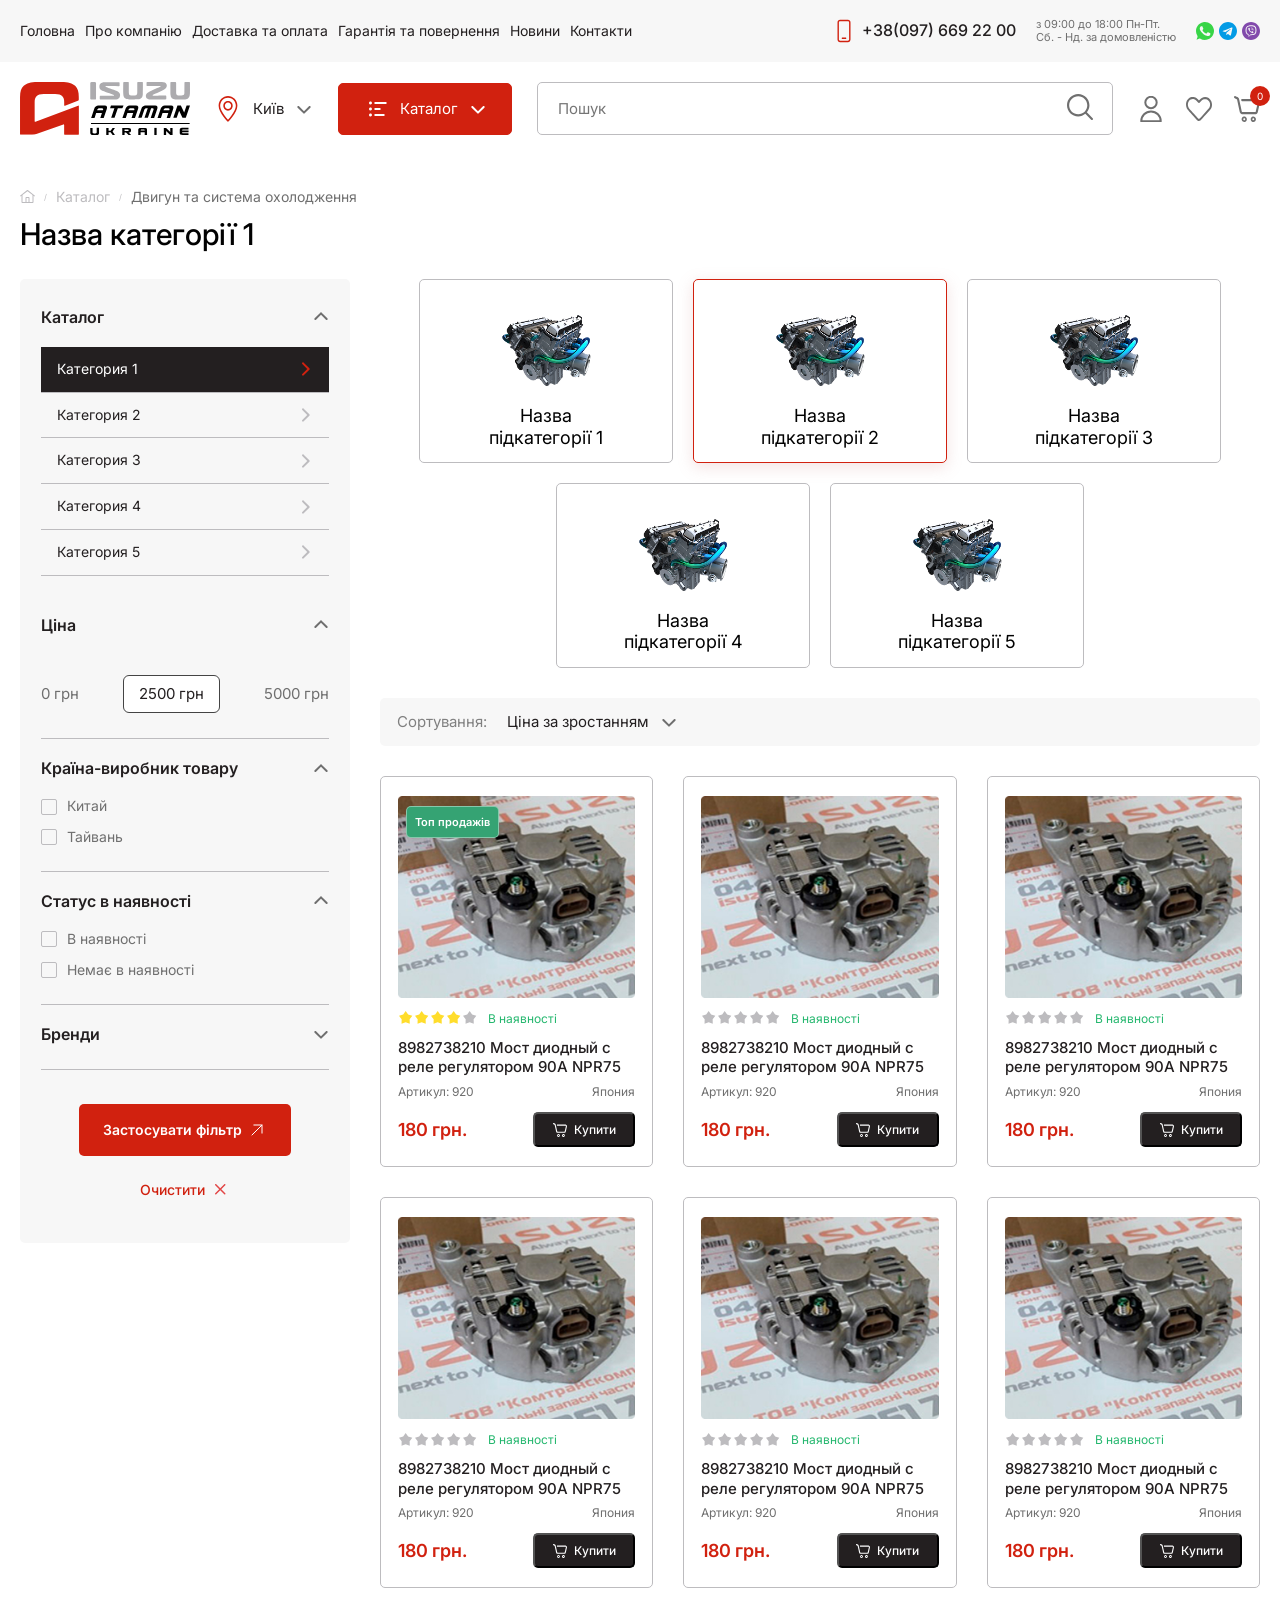
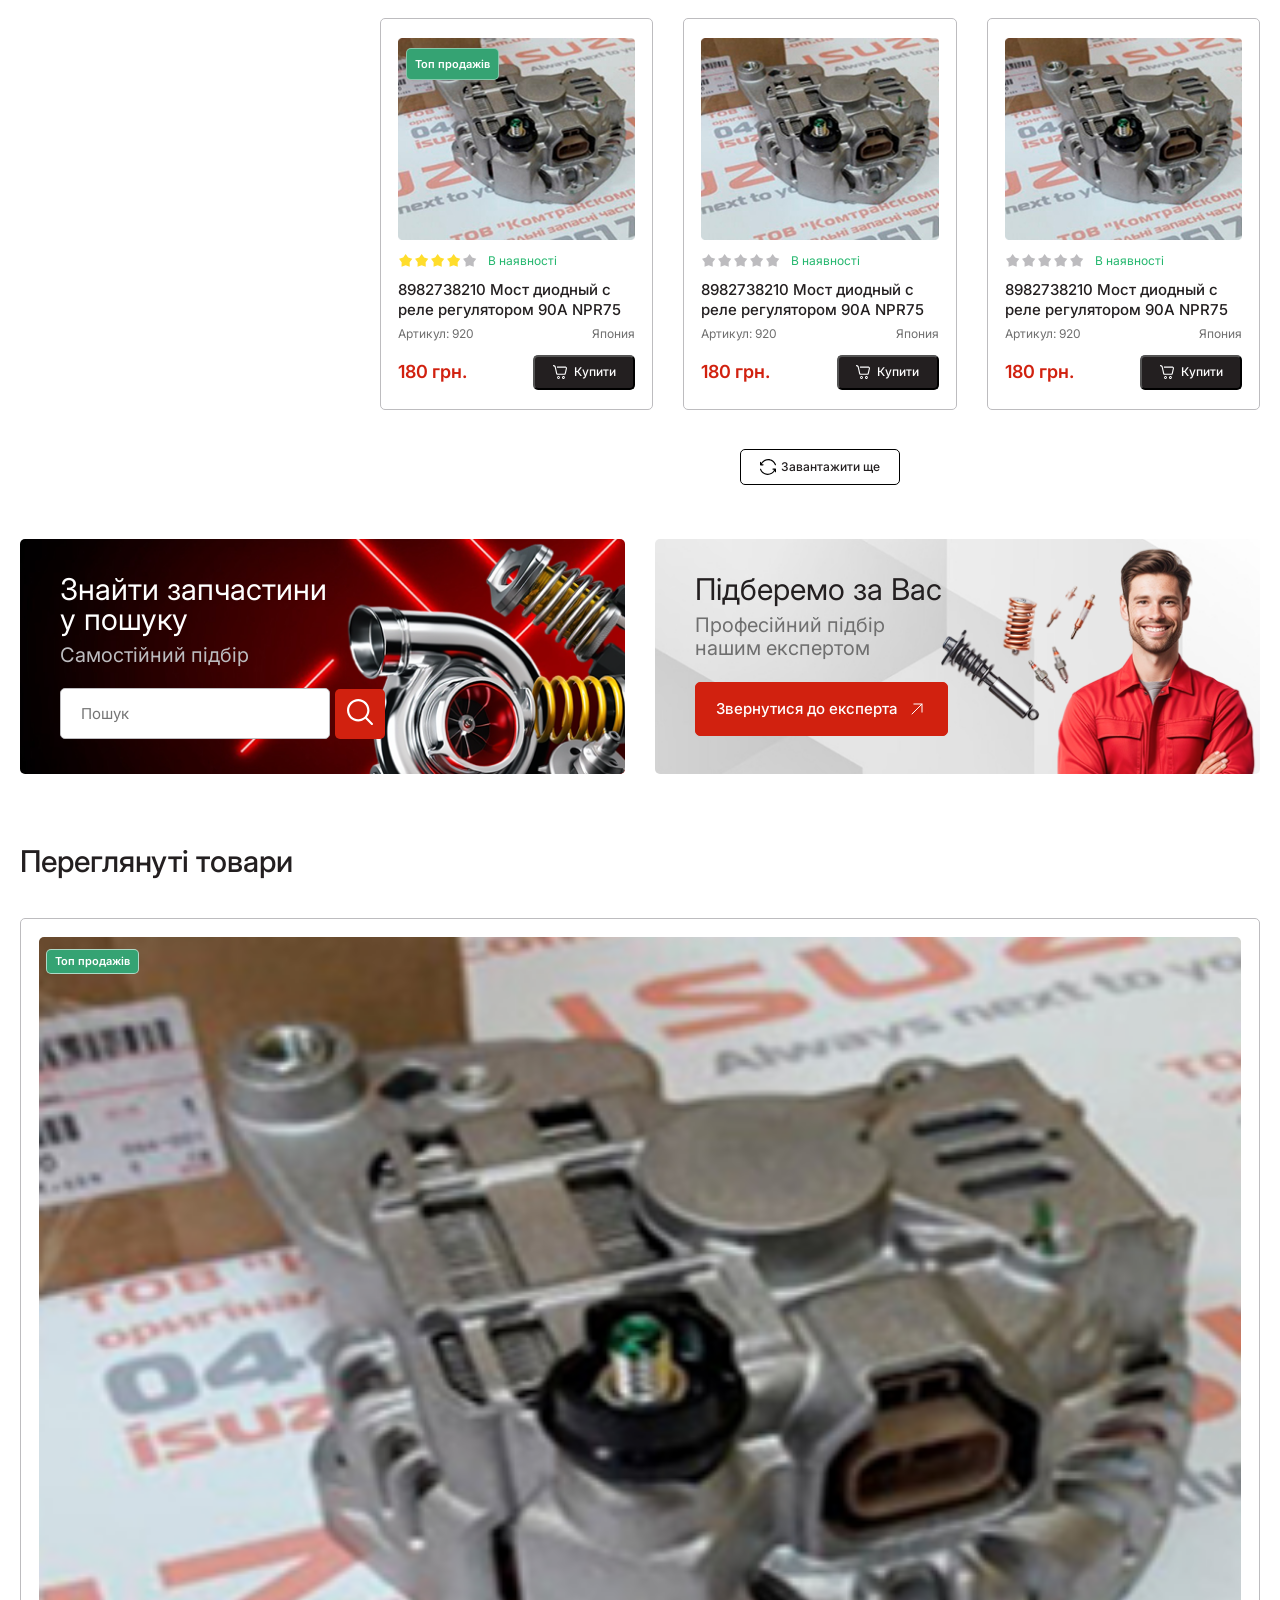
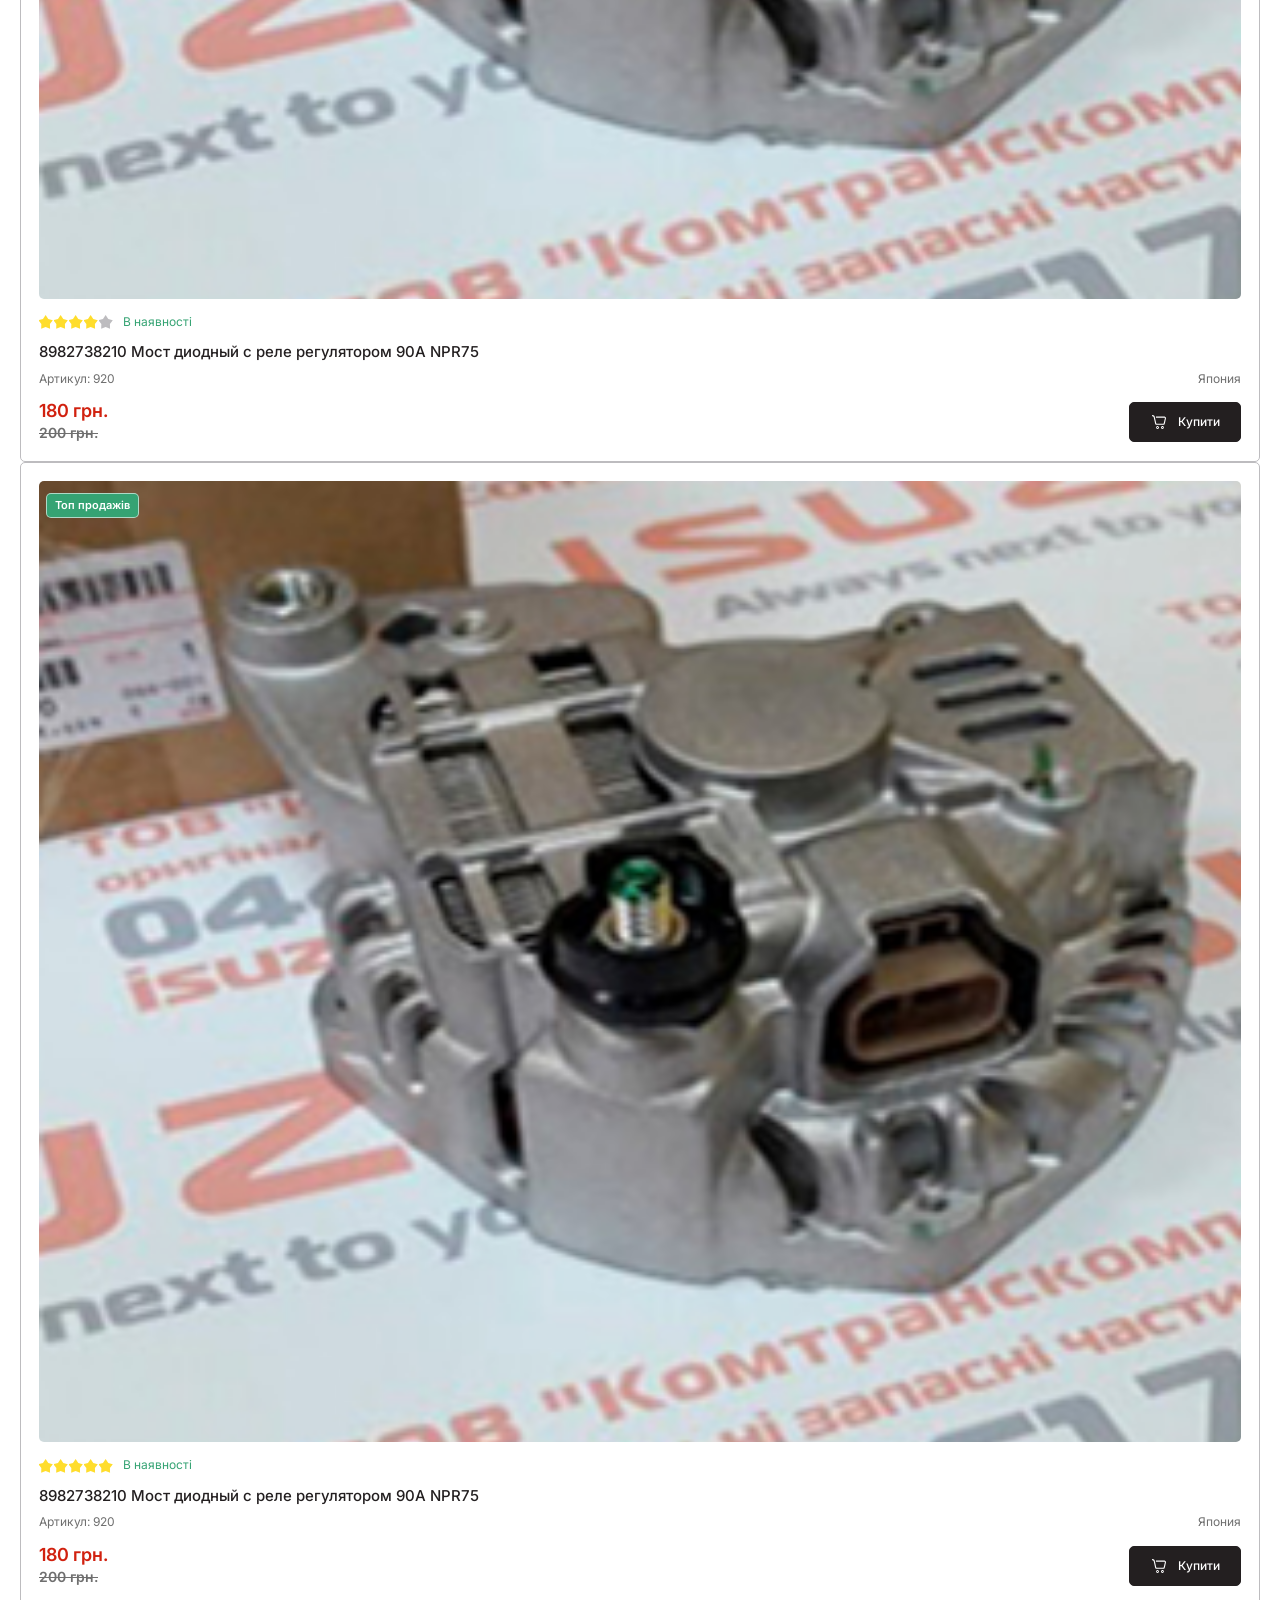
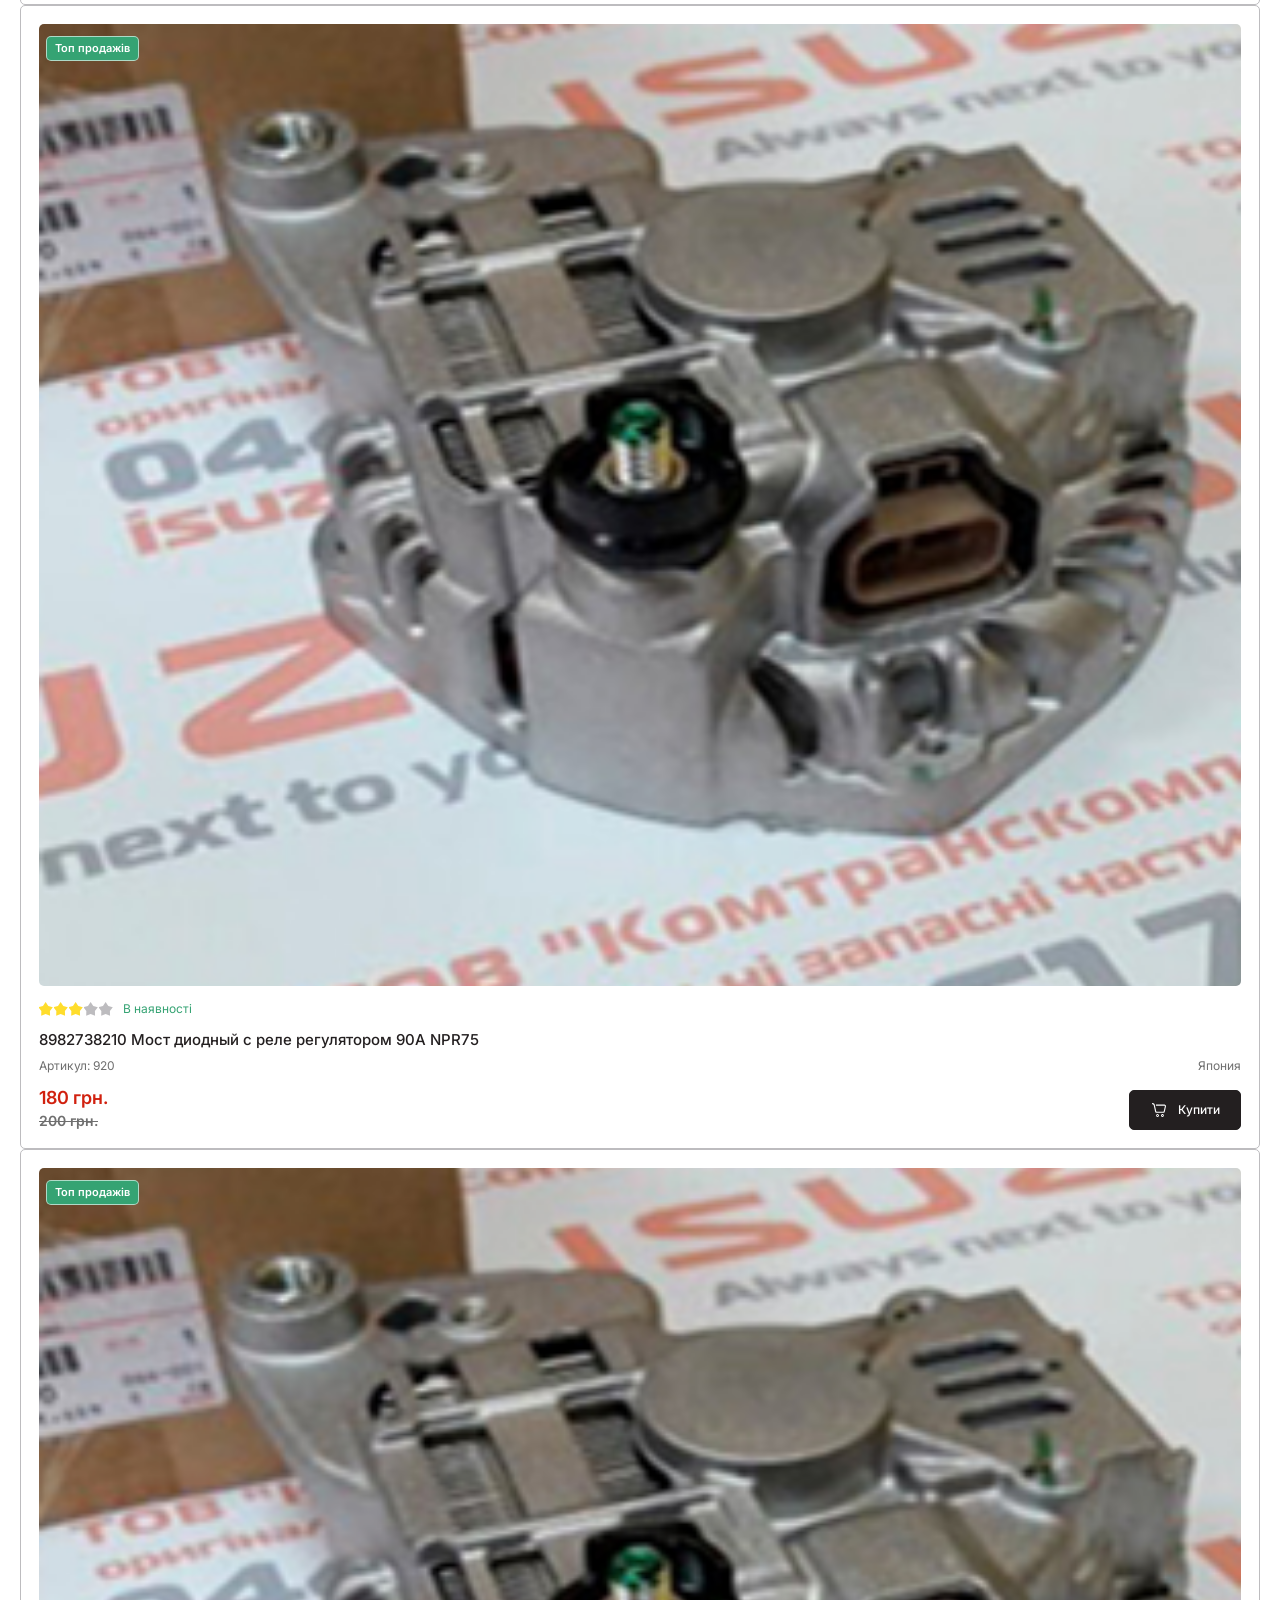
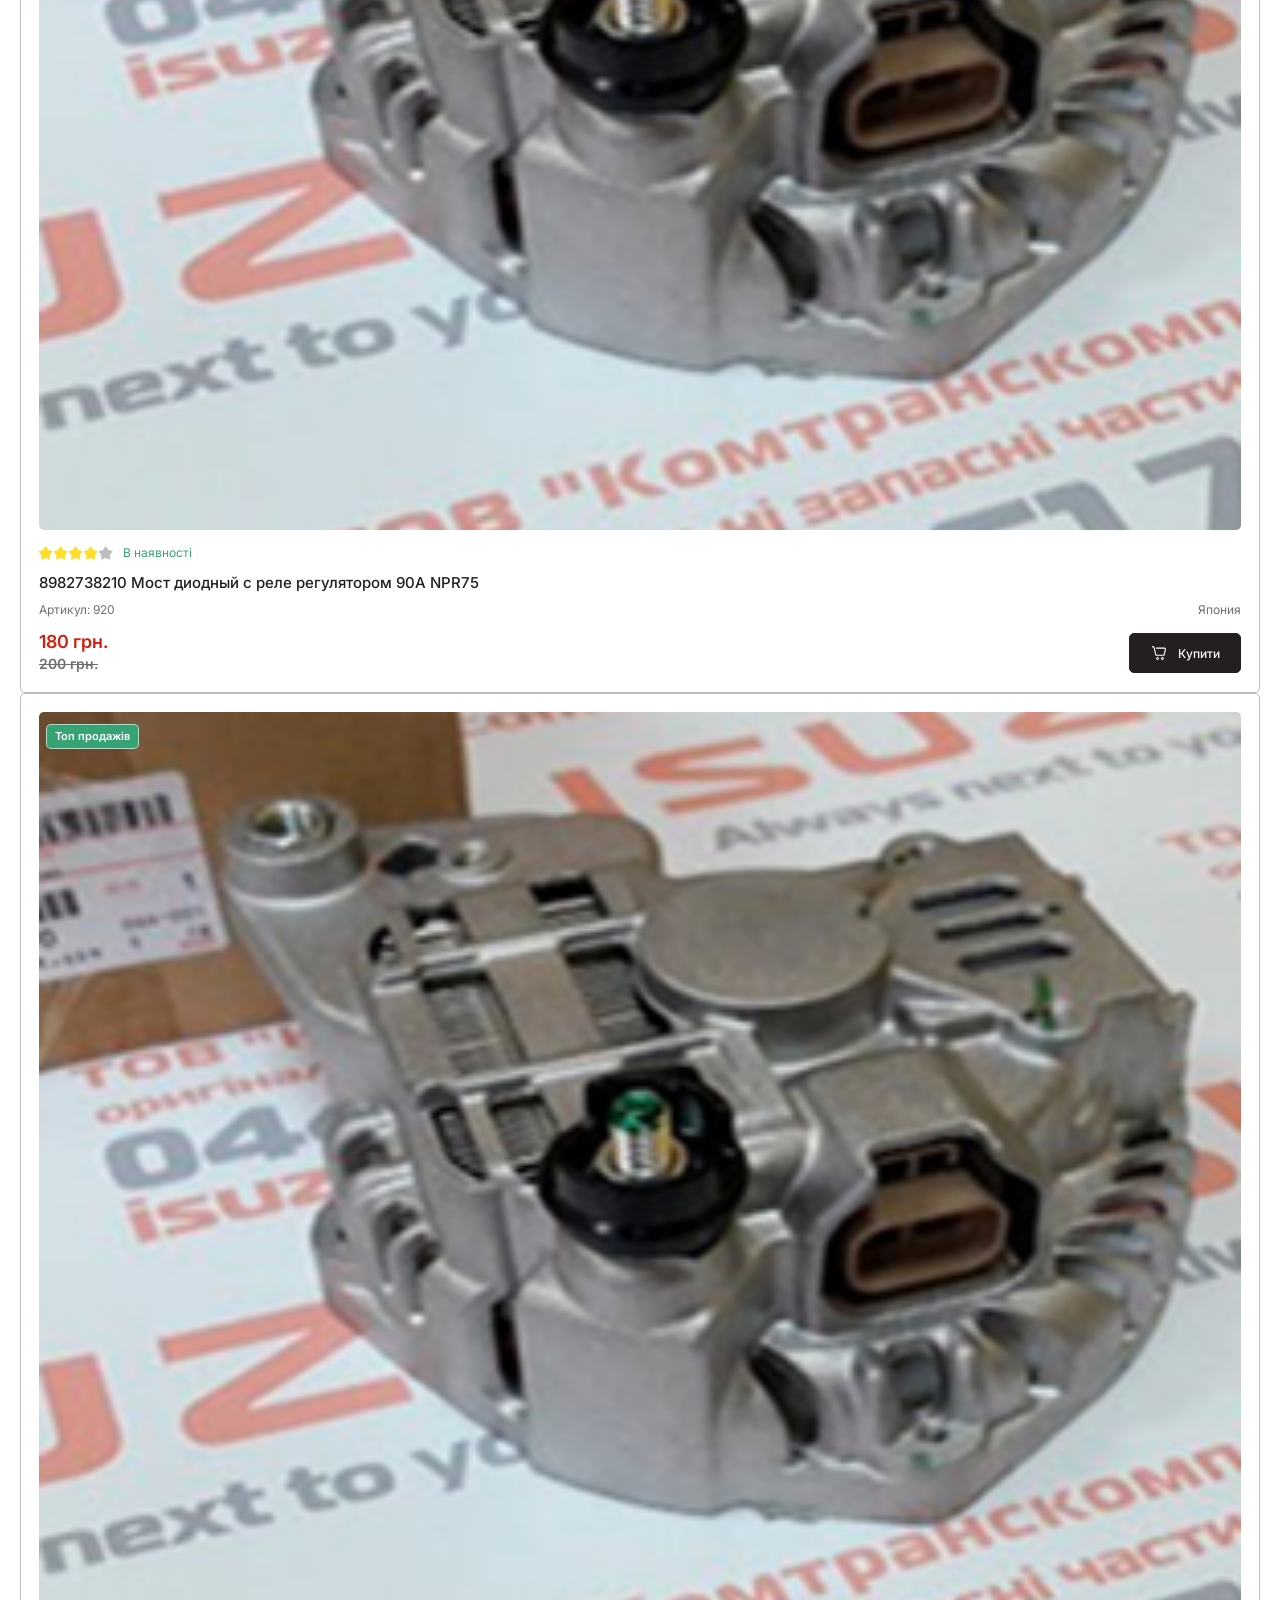
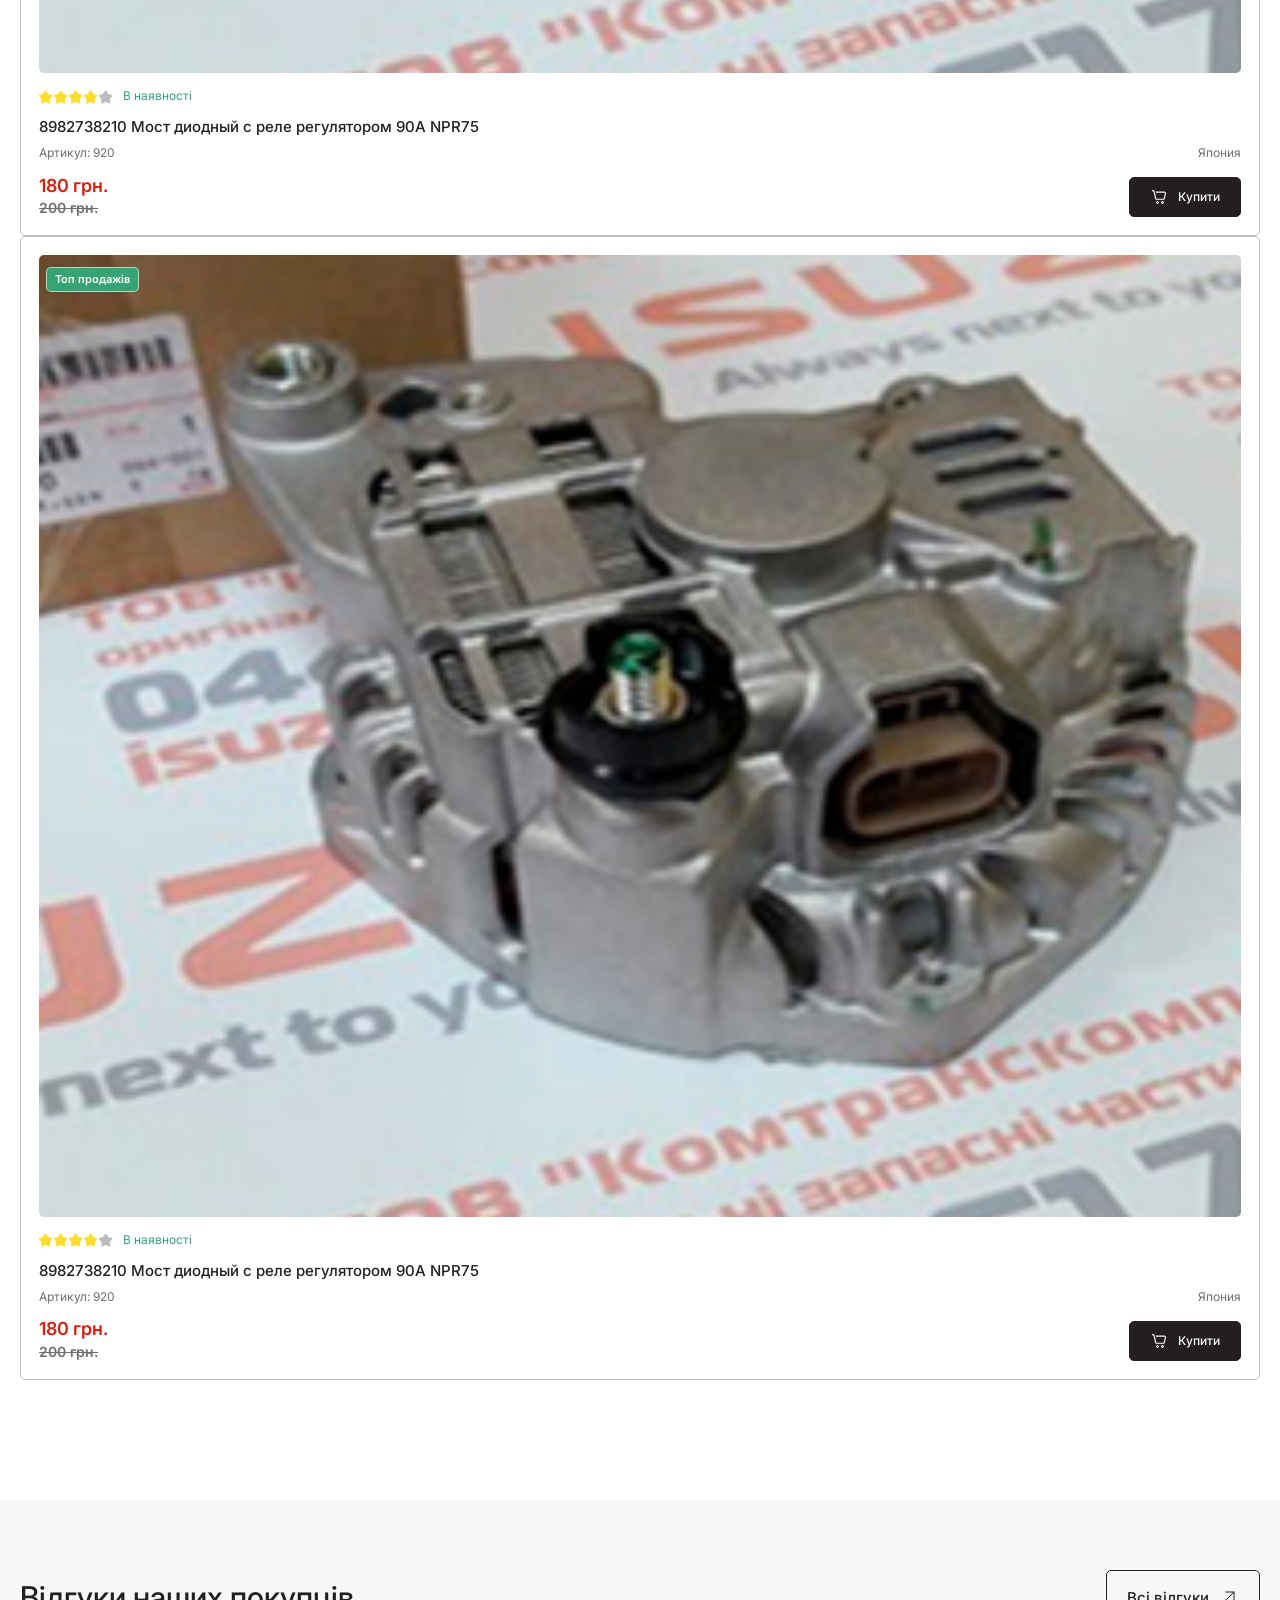
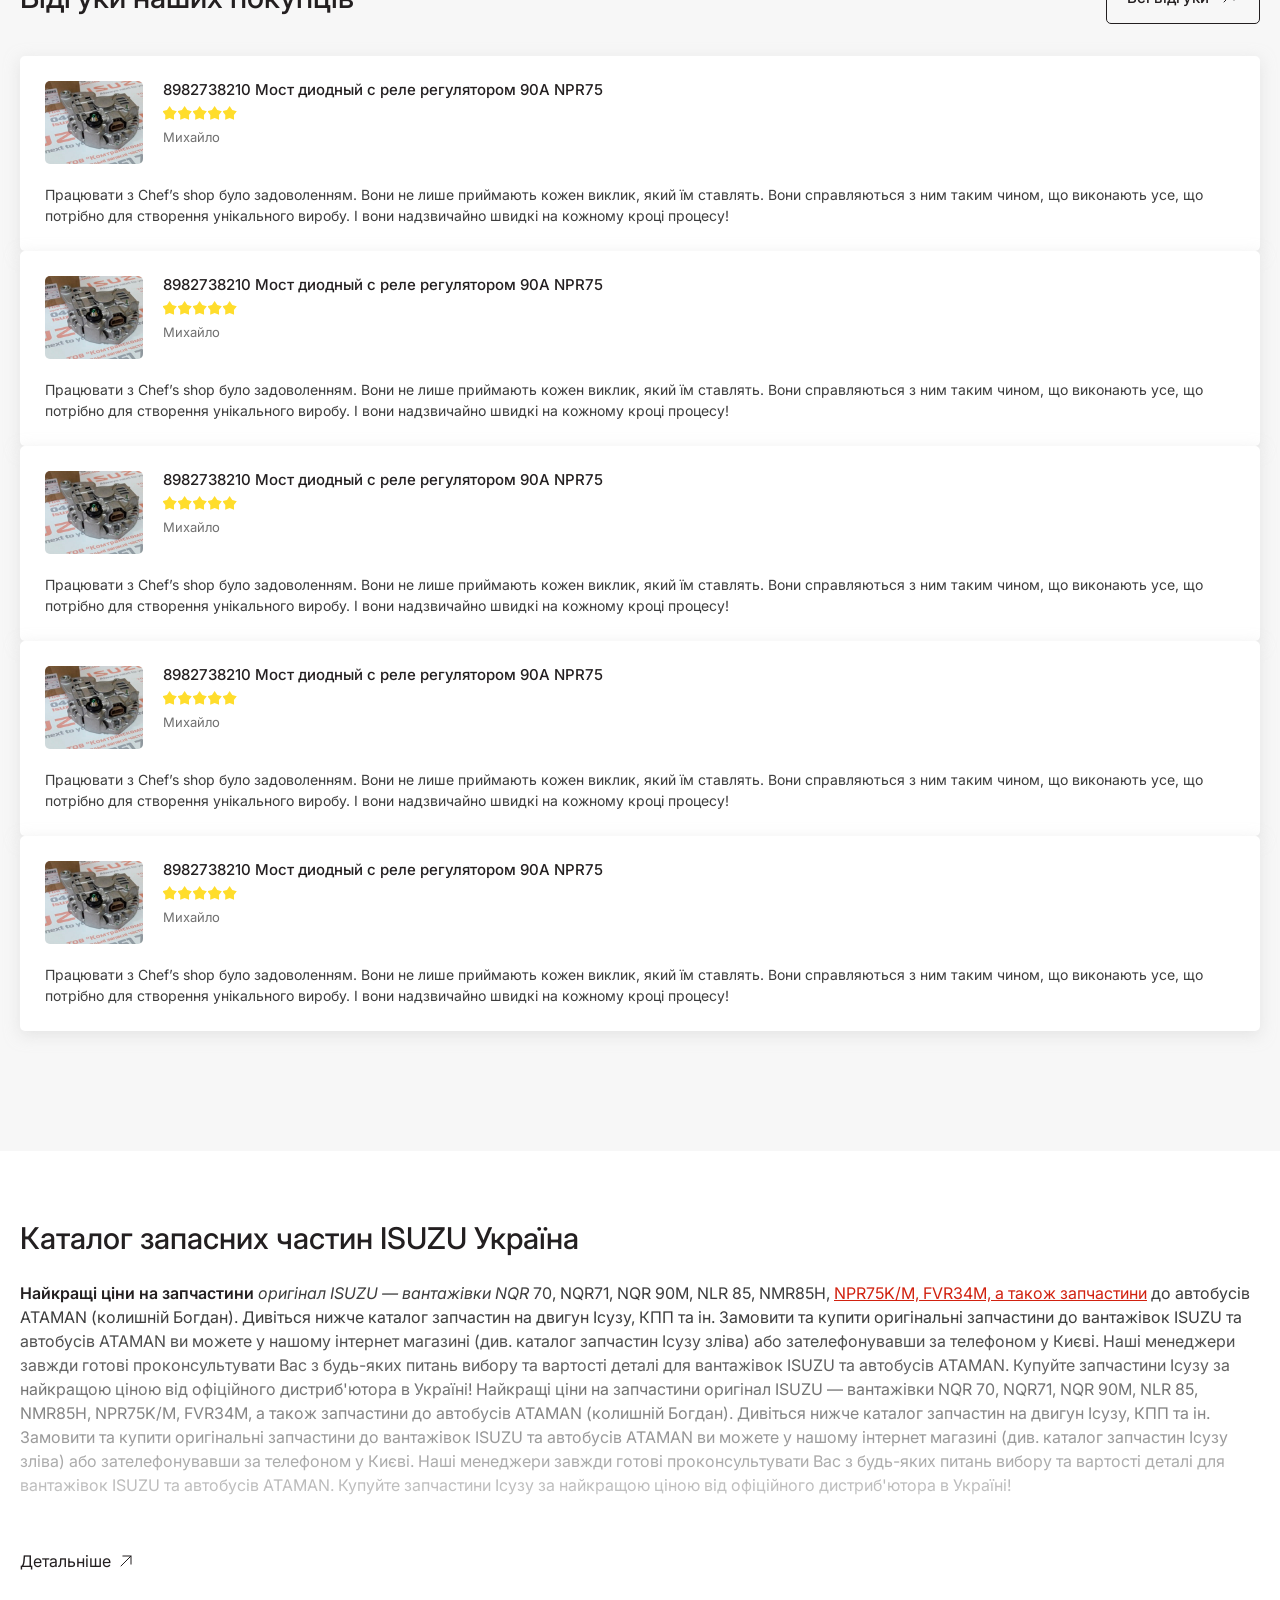
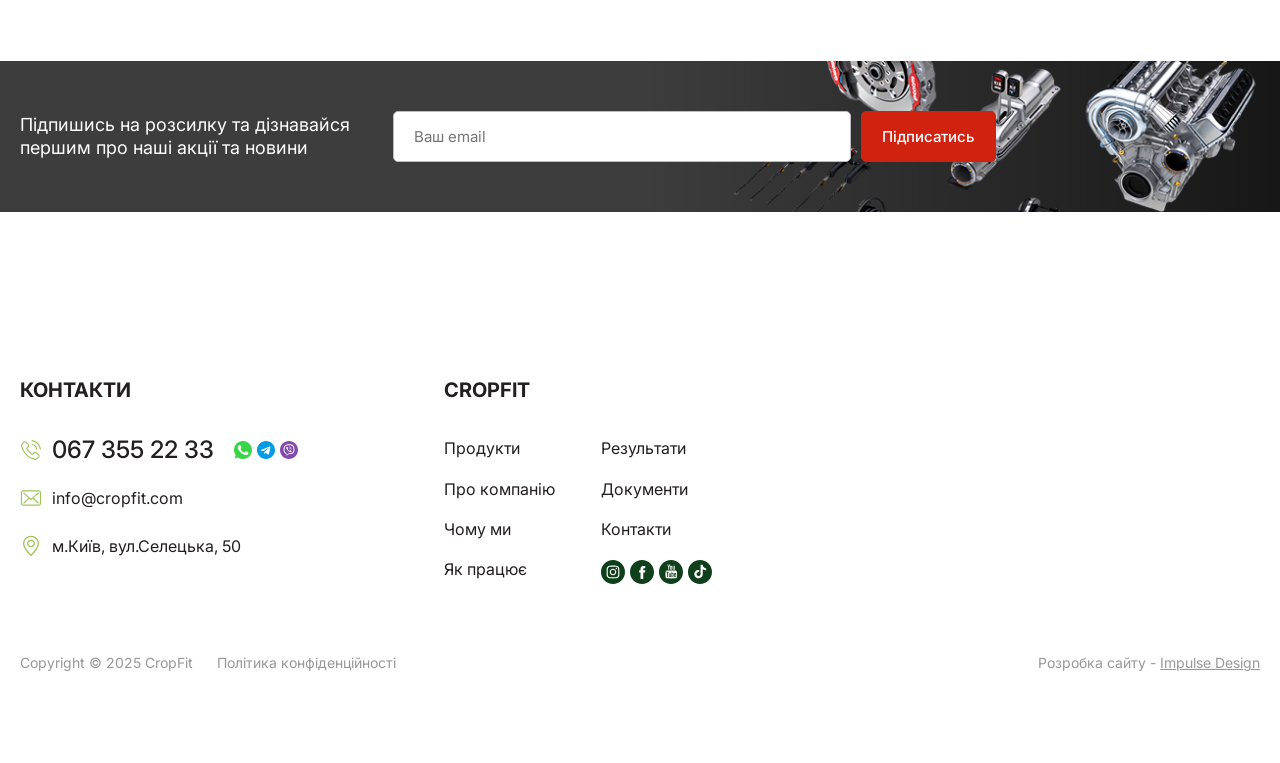
==== catalog.html @ 303a907d "commit" ====
<!DOCTYPE html>
<html lang="uk">

<head>
    <meta charset="UTF-8" />
    <meta name="viewport" content="width=device-width, initial-scale=1.0" />
    <link rel="shortcut icon" href="./assets/favicon.png" type="image/png" />
    <link rel="preconnect" href="https://fonts.googleapis.com">
    <link rel="preconnect" href="https://fonts.gstatic.com" crossorigin>
    <link
        href="https://fonts.googleapis.com/css2?family=Inter:ital,opsz,wght@0,14..32,100..900;1,14..32,100..900&display=swap"
        rel="stylesheet">
    <link rel="stylesheet" href="https://cdn.jsdelivr.net/npm/swiper@12/swiper-bundle.min.css" />
    <link rel="stylesheet" href="./css/main.min.css" />

    <link rel="stylesheet" href="https://cdn.jsdelivr.net/npm/nouislider@15.8.1/dist/nouislider.min.css" />
<script src="https://cdn.jsdelivr.net/npm/nouislider@15.8.1/dist/nouislider.min.js"></script>


    <title>Isuzu</title>
</head>

<body>
    <header class="header">
        <div class="header__wrapper">
            <div class="header__top">
                <div class="container">
                    <div class="header__top-wrapper">

                        <div class="header__menu">
                            <ul>
                                <li>
                                    <a href="./index.html">Головна</a>
                                </li>
                                <li>
                                    <a href="./about.html">Про компанію</a>
                                </li>
                                <li>
                                    <a href="./delivery.html">Доставка та оплата</a>
                                </li>
                                <li>
                                    <a href="./delivery.html">Гарантія та повернення</a>
                                </li>
                                <li>
                                    <a href="./blog.html">Новини</a>
                                </li>
                                <li>
                                    <a href="./contacts.html">Контакти</a>
                                </li>
                            </ul>

                            <div class="header__catalog _mob">
                                <div class="header__catalog-icon">
                                    <svg width="24" height="24" viewBox="0 0 24 24" fill="none"
                                        xmlns="http://www.w3.org/2000/svg">
                                        <path
                                            d="M10.4961 19H20.4961V17H10.4961V19ZM10.4961 13H16.4961V11H10.4961V13ZM10.4961 5V7H22.4961V5H10.4961ZM6.49609 4.5C6.29905 4.50007 6.10394 4.53894 5.92192 4.61441C5.73989 4.68988 5.57451 4.80046 5.43523 4.93984C5.29594 5.07922 5.18547 5.24467 5.11012 5.42675C5.03477 5.60882 4.99603 5.80395 4.99609 6.001C4.99616 6.19805 5.03504 6.39315 5.1105 6.57518C5.18597 6.7572 5.29655 6.92258 5.43593 7.06187C5.57531 7.20116 5.74077 7.31163 5.92284 7.38697C6.10491 7.46232 6.30005 7.50107 6.49709 7.501C6.89505 7.50087 7.27666 7.34265 7.55796 7.06116C7.83927 6.77967 7.99723 6.39796 7.99709 6C7.99696 5.60204 7.83875 5.22044 7.55725 4.93913C7.27576 4.65783 6.89405 4.49987 6.49609 4.5ZM6.49609 10.5C6.29905 10.5001 6.10394 10.5389 5.92192 10.6144C5.73989 10.6899 5.57451 10.8005 5.43523 10.9398C5.29594 11.0792 5.18547 11.2447 5.11012 11.4267C5.03477 11.6088 4.99603 11.804 4.99609 12.001C4.99616 12.198 5.03504 12.3932 5.1105 12.5752C5.18597 12.7572 5.29655 12.9226 5.43593 13.0619C5.57531 13.2012 5.74077 13.3116 5.92284 13.387C6.10491 13.4623 6.30005 13.5011 6.49709 13.501C6.89505 13.5009 7.27666 13.3427 7.55796 13.0612C7.83927 12.7797 7.99723 12.398 7.99709 12C7.99696 11.602 7.83875 11.2204 7.55725 10.9391C7.27576 10.6578 6.89405 10.4999 6.49609 10.5ZM6.49609 16.5C6.29905 16.5001 6.10394 16.5389 5.92192 16.6144C5.73989 16.6899 5.57451 16.8005 5.43523 16.9398C5.29594 17.0792 5.18547 17.2447 5.11012 17.4267C5.03477 17.6088 4.99603 17.804 4.99609 18.001C4.99616 18.198 5.03504 18.3932 5.1105 18.5752C5.18597 18.7572 5.29655 18.9226 5.43593 19.0619C5.57531 19.2012 5.74077 19.3116 5.92284 19.387C6.10491 19.4623 6.30005 19.5011 6.49709 19.501C6.89505 19.5009 7.27666 19.3427 7.55796 19.0612C7.83927 18.7797 7.99723 18.398 7.99709 18C7.99696 17.602 7.83875 17.2204 7.55725 16.9391C7.27576 16.6578 6.89405 16.4999 6.49609 16.5Z"
                                            fill="white" />
                                    </svg>

                                </div>
                                <div class="header__catalog-text">Каталог</div>
                            </div>

                            <div class="header__menu-close">
                                <svg width="36px" height="36px" viewBox="0 0 24 24" fill="none"
                                    xmlns="http://www.w3.org/2000/svg">
                                    <g id="SVGRepo_bgCarrier" stroke-width="0"></g>
                                    <g id="SVGRepo_tracerCarrier" stroke-linecap="round" stroke-linejoin="round">
                                    </g>
                                    <g id="SVGRepo_iconCarrier">
                                        <path
                                            d="M20.7457 3.32851C20.3552 2.93798 19.722 2.93798 19.3315 3.32851L12.0371 10.6229L4.74275 3.32851C4.35223 2.93798 3.71906 2.93798 3.32854 3.32851C2.93801 3.71903 2.93801 4.3522 3.32854 4.74272L10.6229 12.0371L3.32856 19.3314C2.93803 19.722 2.93803 20.3551 3.32856 20.7457C3.71908 21.1362 4.35225 21.1362 4.74277 20.7457L12.0371 13.4513L19.3315 20.7457C19.722 21.1362 20.3552 21.1362 20.7457 20.7457C21.1362 20.3551 21.1362 19.722 20.7457 19.3315L13.4513 12.0371L20.7457 4.74272C21.1362 4.3522 21.1362 3.71903 20.7457 3.32851Z"
                                            fill="#231F20"></path>
                                    </g>
                                </svg>
                            </div>
                        </div>

                        <div class="header__contacts">
                            <a href="tel:+38(097) 669 22 00" class="header__phone">
                                <svg width="26" height="26" viewBox="0 0 26 26" fill="none"
                                    xmlns="http://www.w3.org/2000/svg">
                                    <path
                                        d="M9.05357 1.85714C8.37632 1.85714 7.72681 2.12618 7.24792 2.60507C6.76904 3.08395 6.5 3.73346 6.5 4.41071V21.5893C6.5 22.2665 6.76904 22.916 7.24792 23.3949C7.72681 23.8738 8.37632 24.1429 9.05357 24.1429H16.9464C17.6237 24.1429 18.2732 23.8738 18.7521 23.3949C19.231 22.916 19.5 22.2665 19.5 21.5893V4.41071C19.5 3.73346 19.231 3.08395 18.7521 2.60507C18.2732 2.12618 17.6237 1.85714 16.9464 1.85714H9.05357ZM7.89286 4.41071C7.89286 3.77 8.41286 3.25 9.05357 3.25H16.9464C17.5871 3.25 18.1071 3.77 18.1071 4.41071V21.5893C18.1071 22.23 17.5871 22.75 16.9464 22.75H9.05357C8.41286 22.75 7.89286 22.23 7.89286 21.5893V4.41071ZM11.375 19.5C11.1903 19.5 11.0132 19.5734 10.8826 19.704C10.7519 19.8346 10.6786 20.0117 10.6786 20.1964C10.6786 20.3811 10.7519 20.5583 10.8826 20.6889C11.0132 20.8195 11.1903 20.8929 11.375 20.8929H14.625C14.8097 20.8929 14.9868 20.8195 15.1174 20.6889C15.2481 20.5583 15.3214 20.3811 15.3214 20.1964C15.3214 20.0117 15.2481 19.8346 15.1174 19.704C14.9868 19.5734 14.8097 19.5 14.625 19.5H11.375Z"
                                        fill="#D1210F" />
                                </svg>
                                <span>+38(097) 669 22 00</span>
                            </a>

                            <div class="header__schedule">
                                з 09:00 до 18:00 Пн-Пт. <br />
                                Сб. - Нд. за домовленістю
                            </div>

                            <div class="header__messengers">
                                <a href="whatsapp://send?phone=380976692200" rel="nofollow">
                                    <svg width="18" height="18" viewBox="0 0 18 18" fill="none"
                                        xmlns="http://www.w3.org/2000/svg">
                                        <g clip-path="url(#clip0_2018_1492)">
                                            <path
                                                d="M0.593601 17.6273C0.85557 16.8479 1.04379 16.1354 1.33315 15.4671C1.66887 14.6926 1.5888 14.0807 1.14914 13.3167C-1.81539 8.17047 1.24255 1.43867 7.05152 0.206264C12.0331 -0.850987 16.7893 2.26309 17.8224 7.25812C18.8324 12.142 15.4345 17.0766 10.5259 17.8714C8.30096 18.2316 6.22698 17.8405 4.30471 16.6651C4.11297 16.5476 3.95425 16.5413 3.75198 16.6081C2.7336 16.9436 1.71101 17.2686 0.594303 17.628L0.593601 17.6273ZM3.7899 6.6581C3.80044 6.79597 3.79973 7.00419 3.84117 7.21381C4.03642 8.1972 4.58072 8.99629 5.15663 9.78202C6.58026 11.7256 8.36488 13.1669 10.7254 13.8127C11.2564 13.9583 11.7887 14.1172 12.3436 13.9934C13.7967 13.6699 14.4007 12.9137 14.4084 11.6967C14.4098 11.5096 14.3424 11.3858 14.1752 11.3056C13.5017 10.9835 12.8296 10.6585 12.156 10.3356C11.8547 10.1914 11.6153 10.273 11.4221 10.5361C11.2423 10.7816 11.0625 11.0271 10.875 11.2663C10.6074 11.6081 10.4283 11.6595 10.0231 11.497C8.51026 10.8899 7.39636 9.82563 6.55848 8.44762C6.43768 8.24925 6.45313 8.0748 6.60414 7.90387C6.79025 7.69354 6.9841 7.48885 7.15476 7.26656C7.29523 7.08297 7.43991 6.89164 7.32824 6.62715C7.02272 5.90684 6.72423 5.18372 6.42223 4.462C6.36605 4.32835 6.28668 4.18837 6.142 4.16867C5.58927 4.092 5.04637 4.06738 4.60882 4.52601C4.05679 5.10493 3.78007 5.78796 3.7892 6.6588L3.7899 6.6581Z"
                                                fill="#38D547" />
                                        </g>
                                        <defs>
                                            <clipPath id="clip0_2018_1492">
                                                <rect width="18" height="18" fill="white" />
                                            </clipPath>
                                        </defs>
                                    </svg>
                                </a>
                                <a href="#" rel="nofollow">
                                    <svg width="18" height="18" viewBox="0 0 18 18" fill="none"
                                        xmlns="http://www.w3.org/2000/svg">
                                        <g clip-path="url(#clip0_2018_1494)">
                                            <path
                                                d="M9.00211 18C4.02859 18 0 13.9735 0 9.00141C0 4.01172 4.02859 -0.0028108 9.03304 1.47665e-06C13.9904 0.00281376 18.0028 4.04476 18 9.03305C17.9972 13.9756 13.9588 18 9.00211 18ZM11.7364 6.93438C11.7033 7.05461 11.6154 7.11577 11.5395 7.18397C10.2697 8.33068 9.00211 9.47879 7.72674 10.6185C7.57558 10.7535 7.48981 10.8927 7.47926 11.0937C7.44903 11.6548 7.40755 12.2158 7.37732 12.7769C7.37239 12.8739 7.3042 13.0047 7.4188 13.0652C7.53972 13.1284 7.64378 13.0321 7.72744 12.9527C8.05086 12.6468 8.37638 12.3424 8.68503 12.0218C8.82986 11.8706 8.92969 11.8713 9.09492 11.9972C9.71854 12.4732 10.3527 12.9351 10.9862 13.3977C11.5135 13.783 11.8179 13.6691 11.9536 13.0377C12.1772 11.9979 12.3972 10.9573 12.6194 9.91751C12.8831 8.68292 13.1502 7.44973 13.4061 6.21374C13.4554 5.9761 13.5004 5.71385 13.2831 5.52262C13.0546 5.32154 12.8219 5.45372 12.5934 5.5416C11.787 5.85236 10.9791 6.16101 10.172 6.47176C8.16616 7.24514 6.1596 8.01781 4.15514 8.79471C3.95196 8.87345 3.67846 8.94587 3.68268 9.20319C3.6869 9.47457 3.97586 9.49637 4.18186 9.56246C4.76049 9.74877 5.34404 9.91821 5.91774 10.1172C6.15257 10.198 6.32763 10.1608 6.53293 10.0293C8.10218 9.02953 9.67776 8.04031 11.254 7.0518C11.3918 6.96532 11.5268 6.82541 11.7356 6.93368L11.7364 6.93438Z"
                                                fill="#039BE5" />
                                        </g>
                                        <defs>
                                            <clipPath id="clip0_2018_1494">
                                                <rect width="18" height="18" fill="white" />
                                            </clipPath>
                                        </defs>
                                    </svg>
                                </a>
                                <a href="viber://chat?number=%2B380976692200" rel="nofollow">
                                    <svg width="18" height="18" viewBox="0 0 18 18" fill="none"
                                        xmlns="http://www.w3.org/2000/svg">
                                        <g clip-path="url(#clip0_2018_1496)">
                                            <path
                                                d="M8.98313 18C4.02086 17.9986 -0.000702978 13.9616 9.21717e-08 8.98172C0.000703162 4.00539 4.04054 -0.0028108 9.05273 1.47898e-06C13.9827 0.00281376 18.0042 4.05601 17.9993 9.01617C17.9951 13.9827 13.9623 18.0007 8.98242 17.9993L8.98313 18ZM14.4228 8.34123C14.446 7.6944 14.3757 7.05531 14.266 6.41903C14.0389 5.10359 12.8795 3.87603 11.5782 3.62081C9.8711 3.28615 8.14647 3.251 6.44997 3.62784C5.05297 3.9386 4.1214 4.84205 3.78181 6.26084C3.50129 7.43497 3.53715 8.62738 3.66651 9.82259C3.79517 11.0122 4.38716 11.8967 5.35669 12.5639C5.62245 12.7467 6.05203 12.7586 6.16452 13.0469C6.27982 13.3422 6.19475 13.7162 6.19475 14.0558C6.19475 14.3004 6.28334 14.491 6.51957 14.5866C6.75299 14.6808 6.92383 14.5669 7.07851 14.4059C7.40333 14.0684 7.73447 13.7366 8.05437 13.3942C8.16686 13.274 8.28006 13.2163 8.4502 13.2248C9.36489 13.2697 10.2733 13.2058 11.1809 13.0806C12.7199 12.8683 14.0023 11.697 14.2618 10.2269C14.3722 9.60324 14.4439 8.9761 14.4214 8.34123H14.4228Z"
                                                fill="#824AAC" />
                                            <path
                                                d="M13.4725 8.27513C13.4577 8.95922 13.4085 9.60112 13.2728 10.2325C13.0935 11.0691 12.1331 11.9466 11.2585 12.0886C10.4711 12.2165 9.67871 12.2883 8.88143 12.2805C8.67332 12.2784 8.53411 12.3494 8.39491 12.4957C7.90205 13.0131 7.39866 13.52 6.89666 14.0284C6.83479 14.0909 6.78066 14.2013 6.67098 14.157C6.55989 14.112 6.59997 13.9946 6.59997 13.9074C6.59645 13.3801 6.59856 12.8535 6.59786 12.3262C6.59786 12.199 6.61122 12.0837 6.44248 12.0183C5.24093 11.5528 4.67004 10.6417 4.57934 9.38106C4.51326 8.46637 4.50271 7.55589 4.67988 6.65245C4.90065 5.52965 5.69512 4.72674 6.82495 4.52918C8.2782 4.27537 9.73988 4.27607 11.1931 4.5334C12.3426 4.73729 13.1589 5.60628 13.3466 6.77619C13.4282 7.28591 13.4549 7.79986 13.4718 8.27584L13.4725 8.27513ZM9.31241 9.70869C9.3321 9.71151 9.27023 9.71221 9.2168 9.69182C8.44201 9.40075 7.94635 8.8404 7.67496 8.07195C7.60747 7.88141 7.69113 7.73025 7.85003 7.61706C7.96533 7.5348 8.07149 7.44551 8.1193 7.30349C8.22125 7.00047 7.46264 5.86501 7.13993 5.8397C6.64918 5.80103 6.07126 6.58566 6.24281 7.05742C6.92619 8.94164 8.18258 10.2796 10.0387 11.0502C10.6722 11.3131 11.1235 11.1437 11.4399 10.5221C11.5517 10.3021 11.5404 10.1165 11.3373 9.96531C11.0659 9.76213 10.791 9.56386 10.5147 9.3663C10.2355 9.16663 9.99088 9.20389 9.78839 9.48301C9.68855 9.62081 9.58239 9.74103 9.31241 9.7094V9.70869ZM11.6797 8.19428C11.6564 7.53058 11.4512 6.93438 11.0019 6.43661C10.4844 5.8636 9.83761 5.55285 9.06001 5.53597C8.95314 5.53386 8.79636 5.4973 8.79425 5.67377C8.79214 5.83829 8.93979 5.82423 9.05368 5.83478C9.10009 5.839 9.14719 5.83829 9.19359 5.84321C10.3305 5.95992 11.1538 6.72908 11.3429 7.85751C11.3738 8.04101 11.3766 8.22873 11.4005 8.41364C11.4111 8.49941 11.4547 8.57042 11.5566 8.57042C11.6691 8.57042 11.6846 8.48746 11.6881 8.40309C11.6909 8.33349 11.6825 8.26318 11.6789 8.19287L11.6797 8.19428ZM10.9843 8.00445C10.959 7.07991 10.2573 6.32622 9.36303 6.25521C9.23859 6.24537 9.04173 6.16381 9.02556 6.37684C9.0122 6.55261 9.19641 6.52379 9.31874 6.54347C10.1547 6.67987 10.611 7.17413 10.6883 8.02484C10.6989 8.13944 10.6806 8.29271 10.8458 8.28498C11.0448 8.27654 10.9646 8.09937 10.9843 8.00445ZM10.2995 7.82025C10.3115 7.40192 9.87487 6.94563 9.42772 6.9611C9.32718 6.96461 9.23367 6.97867 9.22242 7.09749C9.21258 7.19944 9.28921 7.23881 9.3771 7.24865C9.77222 7.29505 9.9733 7.51722 10.007 7.91165C10.0148 8.00305 10.0752 8.09726 10.1948 8.06984C10.2918 8.04804 10.2974 7.95735 10.2988 7.82025H10.2995Z"
                                                fill="#824AAC" />
                                        </g>
                                        <defs>
                                            <clipPath id="clip0_2018_1496">
                                                <rect width="18" height="18" fill="white" />
                                            </clipPath>
                                        </defs>
                                    </svg>
                                </a>
                            </div>
                        </div>

                    </div>
                </div>
            </div>
            <div class="header__bottom">
                <div class="container">
                    <div class="header__bottom-wrapper">
                        <div class="header__logo">
                            <a href="./index.html">
                                <img src="./assets/logo.svg" alt="">
                            </a>
                        </div>

                        <div class="header__location">
                            <div class="header__location-icon">
                                <svg width="26" height="26" viewBox="0 0 26 26" fill="none"
                                    xmlns="http://www.w3.org/2000/svg">
                                    <g clip-path="url(#clip0_2011_2686)">
                                        <path
                                            d="M6.48097 14.5275C7.30094 16.2533 8.41196 17.9725 9.54801 19.5163C10.6257 20.9716 11.778 22.3657 13 23.6925C14.222 22.3657 15.3743 20.9717 16.452 19.5163C17.5881 17.9725 18.6991 16.2533 19.519 14.5275C20.3484 12.7839 20.8241 11.1508 20.8241 9.75C20.8241 7.59512 19.9998 5.52849 18.5325 4.00476C17.0652 2.48102 15.0751 1.625 13 1.625C10.9249 1.625 8.93484 2.48102 7.46754 4.00476C6.00023 5.52849 5.17591 7.59512 5.17591 9.75C5.17591 11.1508 5.65318 12.7839 6.48097 14.5275ZM13 26C13 26 3.61109 16.7603 3.61109 9.75C3.61109 7.16414 4.60028 4.68419 6.36104 2.85571C8.12181 1.02723 10.5099 0 13 0C15.4901 0 17.8782 1.02723 19.639 2.85571C21.3997 4.68419 22.3889 7.16414 22.3889 9.75C22.3889 16.7603 13 26 13 26Z"
                                            fill="#D1210F" />
                                        <path
                                            d="M13.0004 13.0006C13.8304 13.0006 14.6264 12.6581 15.2134 12.0487C15.8003 11.4392 16.13 10.6125 16.13 9.75056C16.13 8.8886 15.8003 8.06195 15.2134 7.45246C14.6264 6.84297 13.8304 6.50056 13.0004 6.50056C12.1703 6.50056 11.3743 6.84297 10.7874 7.45246C10.2005 8.06195 9.87073 8.8886 9.87073 9.75056C9.87073 10.6125 10.2005 11.4392 10.7874 12.0487C11.3743 12.6581 12.1703 13.0006 13.0004 13.0006ZM13.0004 14.6256C11.7553 14.6256 10.5613 14.1119 9.68089 13.1977C8.80051 12.2835 8.30591 11.0435 8.30591 9.75056C8.30591 8.45763 8.80051 7.21765 9.68089 6.30341C10.5613 5.38917 11.7553 4.87556 13.0004 4.87556C14.2454 4.87556 15.4395 5.38917 16.3198 6.30341C17.2002 7.21765 17.6948 8.45763 17.6948 9.75056C17.6948 11.0435 17.2002 12.2835 16.3198 13.1977C15.4395 14.1119 14.2454 14.6256 13.0004 14.6256Z"
                                            fill="#D1210F" />
                                    </g>
                                    <defs>
                                        <clipPath id="clip0_2011_2686">
                                            <rect width="26" height="26" fill="white" />
                                        </clipPath>
                                    </defs>
                                </svg>
                            </div>
                            <div class="header__location-city">Київ</div>
                            <div class="header__location-arrow">
                                <svg width="16" height="16" viewBox="0 0 16 16" fill="none"
                                    xmlns="http://www.w3.org/2000/svg">
                                    <path
                                        d="M1.63556 5.293C1.82309 5.10553 2.0774 5.00021 2.34256 5.00021C2.60772 5.00021 2.86203 5.10553 3.04956 5.293L7.99956 10.243L12.9496 5.293C13.1382 5.11084 13.3908 5.01005 13.653 5.01233C13.9152 5.0146 14.166 5.11977 14.3514 5.30518C14.5368 5.49059 14.642 5.7414 14.6442 6.0036C14.6465 6.2658 14.5457 6.5184 14.3636 6.707L8.70656 12.364C8.51903 12.5515 8.26472 12.6568 7.99956 12.6568C7.7344 12.6568 7.48009 12.5515 7.29256 12.364L1.63556 6.707C1.44809 6.51947 1.34277 6.26516 1.34277 6C1.34277 5.73484 1.44809 5.48053 1.63556 5.293Z"
                                        fill="#6F6F6F" />
                                </svg>

                            </div>
                            <div class="header__location-list">
                                <div class="header__location-item">Львів</div>
                                <div class="header__location-item">Дніпро</div>
                                <div class="header__location-item">Одеса</li>
                                </div>
                            </div>
                        </div>

                        <div class="header__catalog _desk">
                            <div class="header__catalog-icon">
                                <svg width="24" height="24" viewBox="0 0 24 24" fill="white"
                                    xmlns="http://www.w3.org/2000/svg">
                                    <path
                                        d="M10.4961 19H20.4961V17H10.4961V19ZM10.4961 13H16.4961V11H10.4961V13ZM10.4961 5V7H22.4961V5H10.4961ZM6.49609 4.5C6.29905 4.50007 6.10394 4.53894 5.92192 4.61441C5.73989 4.68988 5.57451 4.80046 5.43523 4.93984C5.29594 5.07922 5.18547 5.24467 5.11012 5.42675C5.03477 5.60882 4.99603 5.80395 4.99609 6.001C4.99616 6.19805 5.03504 6.39315 5.1105 6.57518C5.18597 6.7572 5.29655 6.92258 5.43593 7.06187C5.57531 7.20116 5.74077 7.31163 5.92284 7.38697C6.10491 7.46232 6.30005 7.50107 6.49709 7.501C6.89505 7.50087 7.27666 7.34265 7.55796 7.06116C7.83927 6.77967 7.99723 6.39796 7.99709 6C7.99696 5.60204 7.83875 5.22044 7.55725 4.93913C7.27576 4.65783 6.89405 4.49987 6.49609 4.5ZM6.49609 10.5C6.29905 10.5001 6.10394 10.5389 5.92192 10.6144C5.73989 10.6899 5.57451 10.8005 5.43523 10.9398C5.29594 11.0792 5.18547 11.2447 5.11012 11.4267C5.03477 11.6088 4.99603 11.804 4.99609 12.001C4.99616 12.198 5.03504 12.3932 5.1105 12.5752C5.18597 12.7572 5.29655 12.9226 5.43593 13.0619C5.57531 13.2012 5.74077 13.3116 5.92284 13.387C6.10491 13.4623 6.30005 13.5011 6.49709 13.501C6.89505 13.5009 7.27666 13.3427 7.55796 13.0612C7.83927 12.7797 7.99723 12.398 7.99709 12C7.99696 11.602 7.83875 11.2204 7.55725 10.9391C7.27576 10.6578 6.89405 10.4999 6.49609 10.5ZM6.49609 16.5C6.29905 16.5001 6.10394 16.5389 5.92192 16.6144C5.73989 16.6899 5.57451 16.8005 5.43523 16.9398C5.29594 17.0792 5.18547 17.2447 5.11012 17.4267C5.03477 17.6088 4.99603 17.804 4.99609 18.001C4.99616 18.198 5.03504 18.3932 5.1105 18.5752C5.18597 18.7572 5.29655 18.9226 5.43593 19.0619C5.57531 19.2012 5.74077 19.3116 5.92284 19.387C6.10491 19.4623 6.30005 19.5011 6.49709 19.501C6.89505 19.5009 7.27666 19.3427 7.55796 19.0612C7.83927 18.7797 7.99723 18.398 7.99709 18C7.99696 17.602 7.83875 17.2204 7.55725 16.9391C7.27576 16.6578 6.89405 16.4999 6.49609 16.5Z"
                                        fill="inherit" />
                                </svg>

                            </div>
                            <div class="header__catalog-text">Каталог</div>
                            <div class="header__catalog-arrow">
                                <svg width="16" height="16" viewBox="0 0 16 16" fill="white"
                                    xmlns="http://www.w3.org/2000/svg">
                                    <path
                                        d="M1.63556 5.293C1.82309 5.10553 2.0774 5.00021 2.34256 5.00021C2.60772 5.00021 2.86203 5.10553 3.04956 5.293L7.99956 10.243L12.9496 5.293C13.1382 5.11084 13.3908 5.01005 13.653 5.01233C13.9152 5.0146 14.166 5.11977 14.3514 5.30518C14.5368 5.49059 14.642 5.7414 14.6442 6.0036C14.6465 6.2658 14.5457 6.5184 14.3636 6.707L8.70656 12.364C8.51903 12.5515 8.26472 12.6568 7.99956 12.6568C7.7344 12.6568 7.48009 12.5515 7.29256 12.364L1.63556 6.707C1.44809 6.51947 1.34277 6.26516 1.34277 6C1.34277 5.73484 1.44809 5.48053 1.63556 5.293Z"
                                        fill="inherit" />
                                </svg>
                            </div>
                        </div>

                        <div class="header__search">
                            <input type="text" placeholder="Пошук">
                            <svg width="26" height="26" viewBox="0 0 26 26" fill="#6F6F6F"
                                xmlns="http://www.w3.org/2000/svg">
                                <g clip-path="url(#clip0_2011_2705)">
                                    <path
                                        d="M25.675 24.1583L19.8467 18.33C21.45 16.38 22.4467 13.9317 22.4467 11.2233C22.4683 5.04834 17.42 7.62939e-06 11.2233 7.62939e-06C5.02667 7.62939e-06 0 5.04834 0 11.2233C0 17.3983 5.04833 22.4467 11.2233 22.4467C13.9317 22.4467 16.38 21.45 18.33 19.8467L24.1583 25.675C24.375 25.8917 24.6567 26 24.9167 26C25.1767 26 25.48 25.8917 25.675 25.675C26.1083 25.2633 26.1083 24.57 25.675 24.1583ZM2.16667 11.2233C2.16667 6.24001 6.24 2.16667 11.2233 2.16667C16.2067 2.16667 20.28 6.24001 20.28 11.2233C20.28 16.2067 16.2067 20.28 11.2233 20.28C6.24 20.28 2.16667 16.2283 2.16667 11.2233Z"
                                        fill="inherit" />
                                </g>
                                <defs>
                                    <clipPath id="clip0_2011_2705">
                                        <rect width="26" height="26" fill="white" />
                                    </clipPath>
                                </defs>
                            </svg>
                        </div>

                        <div class="header__buttons">
                            <a href="./cabinet.html" class="header__buttons-item cabinet">
                                <svg width="26" height="26" viewBox="0 0 26 26" fill="none" stroke="#6F6F6F"
                                    xmlns="http://www.w3.org/2000/svg">
                                    <g clip-path="url(#clip0_2011_2660)">
                                        <path
                                            d="M13 12.1875C16.1411 12.1875 18.6875 9.64112 18.6875 6.5C18.6875 3.35888 16.1411 0.8125 13 0.8125C9.85888 0.8125 7.3125 3.35888 7.3125 6.5C7.3125 9.64112 9.85888 12.1875 13 12.1875Z"
                                            stroke="inherit" stroke-width="2" stroke-linecap="round"
                                            stroke-linejoin="round" />
                                        <path
                                            d="M22.75 25.1875C22.75 22.6016 21.7228 20.1217 19.8943 18.2932C18.0658 16.4647 15.5859 15.4375 13 15.4375C10.4141 15.4375 7.93419 16.4647 6.10571 18.2932C4.27723 20.1217 3.25 22.6016 3.25 25.1875H22.75Z"
                                            stroke="inherit" stroke-width="2" stroke-linecap="round"
                                            stroke-linejoin="round" />
                                    </g>
                                    <defs>
                                        <clipPath id="clip0_2011_2660">
                                            <rect width="26" height="26" fill="white" />
                                        </clipPath>
                                    </defs>
                                </svg>
                            </a>
                            <a href="./cabinet.html" class="header__buttons-item favorite">
                                <svg width="26" height="26" viewBox="0 0 26 26" fill="#6F6F6F"
                                    xmlns="http://www.w3.org/2000/svg">
                                    <path fill-rule="evenodd" clip-rule="evenodd"
                                        d="M5.61145 1.07024C4.16758 1.37302 2.88449 2.12808 1.90584 3.25088C1.14465 4.12415 0.655899 5.01342 0.333815 6.11097C-0.218288 7.99228 -0.0790657 10.2302 0.703402 12.0511C1.25562 13.3362 1.26888 13.3524 6.37068 19.0089C8.97364 21.8948 11.2414 24.3579 11.4101 24.4823C12.2863 25.1288 13.4616 25.1739 14.339 24.5946C14.5885 24.4299 15.9419 22.9747 19.4806 19.0664C22.1222 16.1488 24.4318 13.546 24.613 13.2823C26.1791 11.0035 26.4445 7.79674 25.2789 5.23682C23.534 1.40489 19.3831 -0.045234 15.8074 1.92801C15.0445 2.34899 14.5045 2.79516 13.681 3.68462L12.9149 4.51204L12.1018 3.60345C10.892 2.25151 9.91263 1.58545 8.55494 1.19131C8.08003 1.05347 7.83462 1.02383 7.0103 1.00489C6.33949 0.989525 5.89814 1.01012 5.61145 1.07024ZM8.03616 3.2067C8.61241 3.36972 9.18308 3.63769 9.60859 3.94506C9.79658 4.08086 10.5081 4.80002 11.1898 5.54316C12.9961 7.51227 12.8519 7.50678 14.5335 5.66927C15.1835 4.95903 15.832 4.29106 15.9747 4.18491C16.5821 3.73313 17.4315 3.35066 18.1327 3.21333C18.6366 3.11464 19.6625 3.13172 20.1711 3.24731C21.9739 3.65707 23.4365 5.21431 23.9383 7.25858C24.117 7.98642 24.117 9.336 23.9383 10.0638C23.7819 10.7011 23.4853 11.3994 23.1516 11.9167C22.8542 12.3776 13.701 22.5837 13.4015 22.7885C13.1357 22.9702 12.7061 22.9727 12.4469 22.7941C12.3421 22.7219 10.1927 20.3732 7.67043 17.5747C4.22292 13.7496 3.01633 12.3719 2.81 12.0245C2.44566 11.4114 2.21409 10.8331 2.03809 10.0964C1.8396 9.266 1.83003 7.90341 2.01722 7.13107C2.409 5.51454 3.37133 4.23151 4.69426 3.56176C5.76116 3.02168 6.93939 2.89653 8.03616 3.2067Z"
                                        fill="inherit" />
                                </svg>

                            </a>
                            <a href="#" class="header__buttons-item open-cart">
                                <svg width="26" height="26" viewBox="0 0 26 26" fill="#6F6F6F"
                                    xmlns="http://www.w3.org/2000/svg">
                                    <g clip-path="url(#clip0_2011_2673)">
                                        <path fill-rule="evenodd" clip-rule="evenodd"
                                            d="M0.695943 0.0561662C0.301662 0.21209 0 0.664817 0 1.10047C0 1.37063 0.14182 1.70913 0.336887 1.9045C0.417883 1.98558 1.01404 2.31373 1.6617 2.63362C2.30937 2.95351 2.89021 3.26875 2.95242 3.33413C3.04755 3.43403 3.28562 4.47954 4.44425 9.88551C5.39577 14.3252 5.86388 16.41 5.95532 16.6149C6.25161 17.2788 6.78873 17.808 7.46067 18.0981L7.75434 18.2248L14.6406 18.2417C19.7214 18.2542 21.6006 18.242 21.8084 18.1952C22.2681 18.0916 22.7064 17.8363 23.0925 17.447C23.704 16.8306 23.6573 16.9896 24.8829 11.3586C25.4757 8.63544 25.9743 6.24247 25.9909 6.04097C26.1012 4.70172 25.1982 3.38561 23.9539 3.07223C23.669 3.00045 22.5995 2.98951 15.8037 2.9888C7.23001 2.98792 7.78916 2.9667 7.45539 3.30546C7.2379 3.52622 7.14968 3.74763 7.14585 4.08218C7.14113 4.49114 7.31147 4.81519 7.6479 5.03737L7.89985 5.20374L15.7543 5.2311L23.6087 5.25845L23.7581 5.43714C23.8671 5.56746 23.9075 5.67151 23.9075 5.82169C23.9075 6.11855 21.8323 15.6062 21.7314 15.7709C21.544 16.0764 21.8426 16.0637 14.8198 16.0637C7.8894 16.0637 8.14268 16.0734 7.91388 15.799C7.84332 15.7144 7.4492 13.9647 6.44545 9.28036C5.52756 4.99666 5.02919 2.77417 4.9398 2.56551C4.75041 2.12345 4.44604 1.72434 4.10536 1.47136C3.7013 1.17132 1.39306 0.0396437 1.11511 0.00528567C0.985779 -0.0106897 0.811498 0.0104832 0.695943 0.0561662ZM9.75109 20.4498C8.72287 20.6579 7.84046 21.6479 7.66991 22.785C7.51442 23.822 7.97245 24.9266 8.80391 25.5199C9.59585 26.085 10.5819 26.1504 11.4406 25.6946C12.8397 24.9522 13.3061 23.0447 12.4309 21.6442C11.8499 20.7144 10.7864 20.2404 9.75109 20.4498ZM18.8132 20.4498C18.3881 20.5358 17.839 20.8525 17.5157 21.1979C17.0481 21.6976 16.821 22.1832 16.7438 22.8478C16.5722 24.3262 17.4733 25.6455 18.8608 25.947C20.5697 26.3184 22.1777 24.6799 21.9273 22.8225C21.7133 21.2349 20.2906 20.151 18.8132 20.4498ZM10.6875 22.2949C10.9222 22.4229 11.0299 22.5471 11.1315 22.807C11.2356 23.0734 11.2294 23.3725 11.1139 23.6411C11.0021 23.9014 10.8879 24.018 10.6341 24.1314C10.3017 24.2798 9.86623 24.2044 9.60671 23.9536C9.23239 23.5918 9.23137 22.8072 9.60486 22.458C9.90264 22.1794 10.3518 22.1118 10.6875 22.2949ZM19.9004 22.3901C20.1872 22.6349 20.2814 22.864 20.2603 23.2652C20.2386 23.6793 20.063 23.9567 19.7199 24.1188C18.8445 24.5326 18.023 23.4818 18.553 22.626C18.838 22.1658 19.5017 22.0496 19.9004 22.3901Z"
                                            fill="inherit" />
                                    </g>
                                    <defs>
                                        <clipPath id="clip0_2011_2673">
                                            <rect width="26" height="26" fill="white" />
                                        </clipPath>
                                    </defs>
                                </svg>
                                <span>0</span>
                            </a>
                        </div>

                        <div class="header__burger">
                            <svg width="36px" height="36px" viewBox="0 0 15 15" fill="none"
                                xmlns="http://www.w3.org/2000/svg">
                                <g id="SVGRepo_bgCarrier" stroke-width="0"></g>
                                <g id="SVGRepo_tracerCarrier" stroke-linecap="round" stroke-linejoin="round"></g>
                                <g id="SVGRepo_iconCarrier">
                                    <path fill-rule="evenodd" clip-rule="evenodd"
                                        d="M1.5 3C1.22386 3 1 3.22386 1 3.5C1 3.77614 1.22386 4 1.5 4H13.5C13.7761 4 14 3.77614 14 3.5C14 3.22386 13.7761 3 13.5 3H1.5ZM1 7.5C1 7.22386 1.22386 7 1.5 7H13.5C13.7761 7 14 7.22386 14 7.5C14 7.77614 13.7761 8 13.5 8H1.5C1.22386 8 1 7.77614 1 7.5ZM1 11.5C1 11.2239 1.22386 11 1.5 11H13.5C13.7761 11 14 11.2239 14 11.5C14 11.7761 13.7761 12 13.5 12H1.5C1.22386 12 1 11.7761 1 11.5Z"
                                        fill="#231F20"></path>
                                </g>
                            </svg>
                        </div>
                    </div>
                </div>

                <div class="header__catalog-list">
                    <div class="header__catalog-list--wrapper">
                        <a href="./category.html" class="header__catalog-item categoryCard">
                            <img src="./assets/category.png" alt="">
                            <span>Назва підкатегорії 1</span>
                        </a>
                        <a href="./category.html" class="header__catalog-item categoryCard">
                            <img src="./assets/category.png" alt="">
                            <span>Назва підкатегорії 2</span>
                        </a>
                        <a href="./category.html" class="header__catalog-item categoryCard">
                            <img src="./assets/category.png" alt="">
                            <span>Назва підкатегорії 3</span>
                        </a>
                        <a href="./category.html" class="header__catalog-item categoryCard">
                            <img src="./assets/category.png" alt="">
                            <span>Назва підкатегорії 4</span>
                        </a>
                        <a href="./category.html" class="header__catalog-item categoryCard">
                            <img src="./assets/category.png" alt="">
                            <span>Назва підкатегорії 5</span>
                        </a>

                    </div>
                </div>
            </div>
        </div>
    </header>
    <div class="container">
        <nav class="catalog-breadcrumbs">
            <ol class="catalog-breadcrumbs__list">
                <li class="catalog-breadcrumbs__item">
                    <a href="/" class="catalog-breadcrumbs__link">
                        <img src="./assets/home-icon.svg" alt="home icon" class="catalog-breadcrumbs__icon">
                    </a>
                </li>
                <li class="catalog-breadcrumbs__item">
                    <a href="/" class="catalog-breadcrumbs__link">
                        Каталог
                    </a>
                </li>
                <li class="catalog-breadcrumbs__item">
                    <span class="catalog-breadcrumbs__current">Двигун та система охолодження</span>
                </li>
            </ol>
        </nav>
        <h1 class="catalog-title">Назва категорії 1</h1>

        <div class="catalog-layout__sidebar">
            <aside class="catalog-sidebar">
                <div class="catalog-sidebar__inner">
                    <div class="filter-group active">
                        <button class="filter-group__header">
                            <span class="filter-group__title">Каталог</span>
                            <span class="filter-group__arrow"></span>
                        </button>
                        <div class="filter-group__body">
                            <ul class="category-list">
                                <li class="category-list__item active">
                                    <a href="#" class="category-list__link active">
                                        <span class="category-list__text">Категория 1</span>
                                        <span class="category-list__icon"></span>
                                    </a>
                                </li>
                                <li class="category-list__item">
                                    <a href="#" class="category-list__link">
                                        <span class="category-list__text">Категория 2</span>
                                        <span class="category-list__icon"></span>
                                    </a>
                                </li>
                                <li class="category-list__item">
                                    <a href="#" class="category-list__link">
                                        <span class="category-list__text">Категория 3</span>
                                        <span class="category-list__icon"></span>
                                    </a>
                                </li>
                                <li class="category-list__item">
                                    <a href="#" class="category-list__link">
                                        <span class="category-list__text">Категория 4</span>
                                        <span class="category-list__icon"></span>
                                    </a>
                                </li>
                                <li class="category-list__item">
                                    <a href="#" class="category-list__link">
                                        <span class="category-list__text">Категория 5</span>
                                        <span class="category-list__icon"></span>
                                    </a>
                                </li>
                            </ul>
                        </div>
                    </div>


                    <div class="catalog-sidebar__filters">
                        <div class="filter-group filters active">
                            <button class="filter-group__header">
                                <span class="filter-group__title">Ціна</span>
                                <span class="filter-group__arrow"></span>
                            </button>
                            <div class="filter-group__body">

                                <div class="price-filter">

                                    <div class="price-filter__range">
                                        <!-- range slider -->
                                    </div>

                                    <div class="price-filter__values">

                                        <span class="price-filter__min">
                                            0 грн
                                        </span>

                                        <input type="text" value="2500 грн" class="price-filter__input">

                                        <span class="price-filter__max">
                                            5000 грн
                                        </span>

                                    </div>

                                </div>

                            </div>
                        </div>


                        <div class="filter-group filters active">
                            <button class="filter-group__header">
                                <span class="filter-group__title">Країна-виробник товару</span>
                                <span class="filter-group__arrow"></span>
                            </button>
                            <div class="filter-group__body">
                                <div class="filter-checkboxes">
                                    <label class="filter-checkbox">
                                        <input type="checkbox" class="filter-checkbox__input">
                                        <span class="filter-checkbox__box"></span>
                                        <span class="filter-checkbox__text">Китай</span>
                                    </label>
                                    <label class="filter-checkbox">
                                        <input type="checkbox" class="filter-checkbox__input">
                                        <span class="filter-checkbox__box"></span>
                                        <span class="filter-checkbox__text">Тайвань</span>
                                    </label>
                                </div>
                            </div>
                        </div>


                        <div class="filter-group filters active">
                            <button class="filter-group__header">
                                <span class="filter-group__title">Статус в наявності</span>
                                <span class="filter-group__arrow"></span>
                            </button>
                            <div class="filter-group__body">
                                <div class="filter-checkboxes">
                                    <label class="filter-checkbox">
                                        <input type="checkbox" class="filter-checkbox__input">
                                        <span class="filter-checkbox__box"></span>
                                        <span class="filter-checkbox__text">В наявності</span>
                                    </label>
                                    <label class="filter-checkbox">
                                        <input type="checkbox" class="filter-checkbox__input">
                                        <span class="filter-checkbox__box"></span>
                                        <span class="filter-checkbox__text">Немає в наявності</span>
                                    </label>
                                </div>
                            </div>
                        </div>


                        <div class="filter-group filters">
                            <button class="filter-group__header">
                                <span class="filter-group__title">Бренди</span>
                                <span class="filter-group__arrow"></span>
                            </button>
                            <div class="filter-group__body">
                            </div>
                        </div>
                    </div>


                    <div class="catalog-sidebar__actions">
                        <button class="catalog-sidebar__apply">Застосувати фільтр</button>
                        <button class="catalog-sidebar__reset">Очистити</button>
                    </div>
                </div>
            </aside>


            <div class="catalog-layout">
                <div class="catalog-layout__content">
                    <div class="catalog-subcategories">
                        <ul class="catalog-subcategories__list">
                            <li class="catalog-subcategories__item ">
                                <a href="" class="catalog-subcategories__link ">
                                    <img src="./assets/category.png" alt="" class="catalog-subcategories__img">
                                    <span class="catalog-subcategories__name">Назва підкатегорії 1</span>
                                </a>
                            </li>
                            <li class="catalog-subcategories__item ">
                                <a href="" class="catalog-subcategories__link active">
                                    <img src="./assets/category.png" alt="" class="catalog-subcategories__img">
                                    <span class="catalog-subcategories__name">Назва підкатегорії 2</span>
                                </a>
                            </li>
                            <li class="catalog-subcategories__item">
                                <a href="" class="catalog-subcategories__link">
                                    <img src="./assets/category.png" alt="" class="catalog-subcategories__img">
                                    <span class="catalog-subcategories__name">Назва підкатегорії 3</span>
                                </a>
                            </li>
                            <li class="catalog-subcategories__item">
                                <a href="" class="catalog-subcategories__link">
                                    <img src="./assets/category.png" alt="" class="catalog-subcategories__img">
                                    <span class="catalog-subcategories__name">Назва підкатегорії 4</span>
                                </a>
                            </li>
                            <li class="catalog-subcategories__item">
                                <a href="" class="catalog-subcategories__link">
                                    <img src="./assets/category.png" alt="" class="catalog-subcategories__img">
                                    <span class="catalog-subcategories__name">Назва підкатегорії 5</span>
                                </a>
                            </li>
                        </ul>
                    </div>
                    <div class="catalog-sorting">
                        <span>Сортування:</span>
                        <select class="catalog-sorting__select">
                            <option value="price-asc">Ціна за зростанням</option>
                            <option value="price-asc">Ціна за спаданням</option>
                        </select>

                    </div>
                    <div class="catalog-grid">
                        <article class="product-card">
                            <div class="product-card__image-wrapper">
                                <img src="./assets/product.jpg" alt="product" class="img">
                                <span class="badge">Топ продажів</span>
                            </div>
                            <!-- <div class="rating" data-rating="4"></div> -->
                            <div class="rating-container">
                                <div class="rating">
                                    <span class="star active"></span>
                                    <span class="star active"></span>
                                    <span class="star active"></span>
                                    <span class="star active"></span>
                                    <span class="star"></span>
                                </div>
                                <span class="in-stock">В наявності</span>
                            </div>
                            <div class="product-card__content">
                                <h3 class="product-card__title">8982738210 Мост диодный с реле регулятором 90А NPR75
                                </h3>
                                <div class="product-card__meta">
                                    <p class="product-card__info">Артикул: 920</p>
                                    <span>Япония</span>
                                </div>
                                <div class="product-card__footer">
                                    <span class="product-card__price">180 грн.</span>
                                    <button class="product-card__buy">Купити</button>
                                </div>
                            </div>
                        </article>
                        <article class="product-card">
                            <div class="product-card__image-wrapper">
                                <img src="./assets/product.jpg" alt="product" class="img">
                                <span class="">Топ продажів</span>
                            </div>
                            <div class="rating-container">
                                <div class="rating">
                                    <span class="star"></span>
                                    <span class="star"></span>
                                    <span class="star"></span>
                                    <span class="star "></span>
                                    <span class="star"></span>
                                </div>
                                <span class="in-stock">В наявності</span>
                            </div>
                            <div class="product-card__content">
                                <h3 class="product-card__title">8982738210 Мост диодный с реле регулятором 90А NPR75
                                </h3>
                                <div class="product-card__meta">
                                    <p class="product-card__info">Артикул: 920</p>
                                    <span>Япония</span>
                                </div>
                                <div class="product-card__footer">
                                    <span class="product-card__price">180 грн.</span>
                                    <button class="product-card__buy">Купити</button>
                                </div>
                            </div>
                        </article>
                        <article class="product-card">
                            <div class="product-card__image-wrapper">
                                <img src="./assets/product.jpg" alt="product" class="img">
                                <span class="">Топ продажів</span>
                            </div>
                            <div class="rating-container">
                                <div class="rating">
                                    <span class="star "></span>
                                    <span class="star "></span>
                                    <span class="star "></span>
                                    <span class="star "></span>
                                    <span class="star"></span>
                                </div>
                                <span class="in-stock">В наявності</span>
                            </div>
                            <div class="product-card__content">
                                <h3 class="product-card__title">8982738210 Мост диодный с реле регулятором 90А NPR75
                                </h3>
                                <div class="product-card__meta">
                                    <p class="product-card__info">Артикул: 920</p>
                                    <span>Япония</span>
                                </div>
                                <div class="product-card__footer">
                                    <span class="product-card__price">180 грн.</span>
                                    <button class="product-card__buy">Купити</button>
                                </div>
                            </div>
                        </article>
                        <article class="product-card">
                            <div class="product-card__image-wrapper">
                                <img src="./assets/product.jpg" alt="product" class="img">
                                <span class="">Топ продажів</span>
                            </div>
                            <div class="rating-container">
                                <div class="rating">
                                    <span class="star "></span>
                                    <span class="star "></span>
                                    <span class="star "></span>
                                    <span class="star "></span>
                                    <span class="star"></span>
                                </div>
                                <span class="in-stock">В наявності</span>
                            </div>
                            <div class="product-card__content">
                                <h3 class="product-card__title">8982738210 Мост диодный с реле регулятором 90А NPR75
                                </h3>
                                <div class="product-card__meta">
                                    <p class="product-card__info">Артикул: 920</p>
                                    <span>Япония</span>
                                </div>
                                <div class="product-card__footer">
                                    <span class="product-card__price">180 грн.</span>
                                    <button class="product-card__buy">Купити</button>
                                </div>
                            </div>
                        </article>
                        <article class="product-card">
                            <div class="product-card__image-wrapper">
                                <img src="./assets/product.jpg" alt="product" class="img">
                                <span class="">Топ продажів</span>
                            </div>
                            <div class="rating-container">
                                <div class="rating">
                                    <span class="star "></span>
                                    <span class="star "></span>
                                    <span class="star "></span>
                                    <span class="star "></span>
                                    <span class="star"></span>
                                </div>
                                <span class="in-stock">В наявності</span>
                            </div>
                            <div class="product-card__content">
                                <h3 class="product-card__title">8982738210 Мост диодный с реле регулятором 90А NPR75
                                </h3>
                                <div class="product-card__meta">
                                    <p class="product-card__info">Артикул: 920</p>
                                    <span>Япония</span>
                                </div>
                                <div class="product-card__footer">
                                    <span class="product-card__price">180 грн.</span>
                                    <button class="product-card__buy">Купити</button>
                                </div>
                            </div>
                        </article>
                        <article class="product-card">
                            <div class="product-card__image-wrapper">
                                <img src="./assets/product.jpg" alt="product" class="img">
                                <span class="">Топ продажів</span>
                            </div>
                            <div class="rating-container">
                                <div class="rating">
                                    <span class="star "></span>
                                    <span class="star "></span>
                                    <span class="star "></span>
                                    <span class="star "></span>
                                    <span class="star"></span>
                                </div>
                                <span class="in-stock">В наявності</span>
                            </div>
                            <div class="product-card__content">
                                <h3 class="product-card__title">8982738210 Мост диодный с реле регулятором 90А NPR75
                                </h3>
                                <div class="product-card__meta">
                                    <p class="product-card__info">Артикул: 920</p>
                                    <span>Япония</span>
                                </div>
                                <div class="product-card__footer">
                                    <span class="product-card__price">180 грн.</span>
                                    <button class="product-card__buy">Купити</button>
                                </div>
                            </div>
                        </article>
                        <article class="product-card">
                            <div class="product-card__image-wrapper">
                                <img src="./assets/product.jpg" alt="product" class="img">
                                <span class="badge">Топ продажів</span>
                            </div>
                            <div class="rating-container">
                                <div class="rating">
                                    <span class="star active"></span>
                                    <span class="star active"></span>
                                    <span class="star active"></span>
                                    <span class="star active"></span>
                                    <span class="star"></span>
                                </div>
                                <span class="in-stock">В наявності</span>
                            </div>
                            <div class="product-card__content">
                                <h3 class="product-card__title">8982738210 Мост диодный с реле регулятором 90А NPR75
                                </h3>
                                <div class="product-card__meta">
                                    <p class="product-card__info">Артикул: 920</p>
                                    <span>Япония</span>
                                </div>
                                <div class="product-card__footer">
                                    <span class="product-card__price">180 грн.</span>
                                    <button class="product-card__buy">Купити</button>
                                </div>
                            </div>
                        </article>
                        <article class="product-card">
                            <div class="product-card__image-wrapper">
                                <img src="./assets/product.jpg" alt="product" class="img">
                                <span class="">Топ продажів</span>
                            </div>
                            <div class="rating-container">
                                <div class="rating">
                                    <span class="star "></span>
                                    <span class="star "></span>
                                    <span class="star "></span>
                                    <span class="star "></span>
                                    <span class="star"></span>
                                </div>
                                <span class="in-stock">В наявності</span>
                            </div>
                            <div class="product-card__content">
                                <h3 class="product-card__title">8982738210 Мост диодный с реле регулятором 90А NPR75
                                </h3>
                                <div class="product-card__meta">
                                    <p class="product-card__info">Артикул: 920</p>
                                    <span>Япония</span>
                                </div>
                                <div class="product-card__footer">
                                    <span class="product-card__price">180 грн.</span>
                                    <button class="product-card__buy">Купити</button>
                                </div>
                            </div>
                        </article>
                        <article class="product-card">
                            <div class="product-card__image-wrapper">
                                <img src="./assets/product.jpg" alt="product" class="img">
                                <span class="">Топ продажів</span>
                            </div>
                            <div class="rating-container">
                                <div class="rating">
                                    <span class="star "></span>
                                    <span class="star "></span>
                                    <span class="star "></span>
                                    <span class="star "></span>
                                    <span class="star"></span>
                                </div>
                                <span class="in-stock">В наявності</span>
                            </div>
                            <div class="product-card__content">
                                <h3 class="product-card__title">8982738210 Мост диодный с реле регулятором 90А NPR75
                                </h3>
                                <div class="product-card__meta">
                                    <p class="product-card__info">Артикул: 920</p>
                                    <span>Япония</span>
                                </div>
                                <div class="product-card__footer">
                                    <span class="product-card__price">180 грн.</span>
                                    <button class="product-card__buy">Купити</button>
                                </div>
                            </div>
                        </article>

                    </div>
                    <button class="load-more-btn">
                        Завантажити ще
                    </button>
                </div>
            </div>
        </div>


    </div>




<div class="cta">
        <div class="container">
            <div class="cta__wrapper">
                <div class="cta__item">
                    <div class="cta__item-bg">
                        <img src="./assets/cta-bg-1.jpg" alt="">
                    </div>
                    <div class="cta__item-image">
                        <img src="./assets/cta-img-1.png" alt="">
                    </div>
                    <div class="cta__item-title">Знайти запчастини у пошуку</div>
                    <div class="cta__item-text">Самостійний підбір</div>
                    <div class="cta__item-search">
                        <input type="text" placeholder="Пошук">
                        <button type="submit">
                            <svg width="26" height="26" viewBox="0 0 26 26" fill="none"
                                xmlns="http://www.w3.org/2000/svg">
                                <g clip-path="url(#clip0_2031_1380)">
                                    <path
                                        d="M25.675 24.1583L19.8467 18.33C21.45 16.38 22.4467 13.9317 22.4467 11.2233C22.4683 5.04833 17.42 0 11.2233 0C5.02667 0 0 5.04833 0 11.2233C0 17.3983 5.04833 22.4467 11.2233 22.4467C13.9317 22.4467 16.38 21.45 18.33 19.8467L24.1583 25.675C24.375 25.8917 24.6567 26 24.9167 26C25.1767 26 25.48 25.8917 25.675 25.675C26.1083 25.2633 26.1083 24.57 25.675 24.1583ZM2.16667 11.2233C2.16667 6.24 6.24 2.16667 11.2233 2.16667C16.2067 2.16667 20.28 6.24 20.28 11.2233C20.28 16.2067 16.2067 20.28 11.2233 20.28C6.24 20.28 2.16667 16.2283 2.16667 11.2233Z"
                                        fill="white" />
                                </g>
                                <defs>
                                    <clipPath id="clip0_2031_1380">
                                        <rect width="26" height="26" fill="white" />
                                    </clipPath>
                                </defs>
                            </svg>
                        </button>
                    </div>
                </div>
                <div class="cta__item">
                    <div class="cta__item-bg">
                        <img src="./assets/cta-bg-2.jpg" alt="">
                    </div>
                    <div class="cta__item-image">
                        <img src="./assets/cta-img-2.png" alt="">
                    </div>
                    <div class="cta__item-title">Підберемо за Вас</div>
                    <div class="cta__item-text">Професійний підбір нашим експертом</div>
                    <div class="cta__item-btn btn">
                        <span>Звернутися до експерта</span>
                        <svg width="20" height="20" viewBox="0 0 20 20" fill="none" stroke="white"
                            xmlns="http://www.w3.org/2000/svg">
                            <path d="M5 15L15 5" stroke="inherit" stroke-linecap="round" stroke-linejoin="round" />
                            <path d="M6.875 5H15V13.125" stroke="inherit" stroke-linecap="round"
                                stroke-linejoin="round" />
                        </svg>
                    </div>
                </div>
            </div>
        </div>
    </div>

    <section class="related">
        <div class="container">
            <div class="related__wrapper">
                <h2 class="related__title h2">Переглянуті товари</h3>
                    <div class="related__slider active">
                        <div class="swiper">
                            <div class="swiper-wrapper">
                                <div class="swiper-slide related__item productCard">
                                    <div class="productCard__labels">
                                        <div class="productCard__labels-item green">Топ продажів</div>
                                    </div>
                                    <a href="./product.html" class="productCard__image">
                                        <img src="./assets/product.jpg" alt="">
                                    </a>
                                    <div class="productCard__rating">
                                        <div class="productCard__rating-stars rating-stars" data-rating="4">
                                            <span></span>
                                            <span></span>
                                            <span></span>
                                            <span></span>
                                            <span></span>
                                        </div>
                                        <div class="productCard__status in-stock">В наявності</div>
                                        <!-- <div class="productCard__status out-of-stock">Не в наявності</div> -->
                                    </div>
                                    <a href="./product.html" class="productCard__title">8982738210 Мост диодный с реле
                                        регулятором 90А NPR75</a>
                                    <div class="productCard__details">
                                        <span>Артикул: 920</span>
                                        <span>Япония</span>
                                    </div>
                                    <div class="productCard__bottom">
                                        <div class="productCard__price">
                                            180 грн.
                                            <span>200 грн.</span>
                                        </div>
                                        <div class="productCard__btn btn btn-3">
                                            <div class="productCard__btn-cart"></div>
                                            <span>Купити</span>
                                        </div>
                                    </div>
                                </div>
                                <div class="swiper-slide related__item productCard">
                                    <div class="productCard__labels">
                                        <div class="productCard__labels-item green">Топ продажів</div>
                                    </div>
                                    <a href="./product.html" class="productCard__image">
                                        <img src="./assets/product.jpg" alt="">
                                    </a>
                                    <div class="productCard__rating">
                                        <div class="productCard__rating-stars rating-stars" data-rating="5">
                                            <span></span>
                                            <span></span>
                                            <span></span>
                                            <span></span>
                                            <span></span>
                                        </div>
                                        <div class="productCard__status in-stock">В наявності</div>
                                        <!-- <div class="productCard__status out-of-stock">Не в наявності</div> -->
                                    </div>
                                    <a href="./product.html" class="productCard__title">8982738210 Мост диодный с реле
                                        регулятором 90А NPR75</a>
                                    <div class="productCard__details">
                                        <span>Артикул: 920</span>
                                        <span>Япония</span>
                                    </div>
                                    <div class="productCard__bottom">
                                        <div class="productCard__price">
                                            180 грн.
                                            <span>200 грн.</span>
                                        </div>
                                        <div class="productCard__btn btn btn-3">
                                            <div class="productCard__btn-cart"></div>
                                            <span>Купити</span>
                                        </div>
                                    </div>
                                </div>
                                <div class="swiper-slide related__item productCard">
                                    <div class="productCard__labels">
                                        <div class="productCard__labels-item green">Топ продажів</div>
                                    </div>
                                    <a href="./product.html" class="productCard__image">
                                        <img src="./assets/product.jpg" alt="">
                                    </a>
                                    <div class="productCard__rating">
                                        <div class="productCard__rating-stars rating-stars" data-rating="3">
                                            <span></span>
                                            <span></span>
                                            <span></span>
                                            <span></span>
                                            <span></span>
                                        </div>
                                        <div class="productCard__status in-stock">В наявності</div>
                                        <!-- <div class="productCard__status out-of-stock">Не в наявності</div> -->
                                    </div>
                                    <a href="./product.html" class="productCard__title">8982738210 Мост диодный с реле
                                        регулятором 90А NPR75</a>
                                    <div class="productCard__details">
                                        <span>Артикул: 920</span>
                                        <span>Япония</span>
                                    </div>
                                    <div class="productCard__bottom">
                                        <div class="productCard__price">
                                            180 грн.
                                            <span>200 грн.</span>
                                        </div>
                                        <div class="productCard__btn btn btn-3">
                                            <div class="productCard__btn-cart"></div>
                                            <span>Купити</span>
                                        </div>
                                    </div>
                                </div>
                                <div class="swiper-slide related__item productCard">
                                    <div class="productCard__labels">
                                        <div class="productCard__labels-item green">Топ продажів</div>
                                    </div>
                                    <a href="./product.html" class="productCard__image">
                                        <img src="./assets/product.jpg" alt="">
                                    </a>
                                    <div class="productCard__rating">
                                        <div class="productCard__rating-stars rating-stars" data-rating="4">
                                            <span></span>
                                            <span></span>
                                            <span></span>
                                            <span></span>
                                            <span></span>
                                        </div>
                                        <div class="productCard__status in-stock">В наявності</div>
                                        <!-- <div class="productCard__status out-of-stock">Не в наявності</div> -->
                                    </div>
                                    <a href="./product.html" class="productCard__title">8982738210 Мост диодный с реле
                                        регулятором 90А NPR75</a>
                                    <div class="productCard__details">
                                        <span>Артикул: 920</span>
                                        <span>Япония</span>
                                    </div>
                                    <div class="productCard__bottom">
                                        <div class="productCard__price">
                                            180 грн.
                                            <span>200 грн.</span>
                                        </div>
                                        <div class="productCard__btn btn btn-3">
                                            <div class="productCard__btn-cart"></div>
                                            <span>Купити</span>
                                        </div>
                                    </div>
                                </div>
                                <div class="swiper-slide related__item productCard">
                                    <div class="productCard__labels">
                                        <div class="productCard__labels-item green">Топ продажів</div>
                                    </div>
                                    <a href="./product.html" class="productCard__image">
                                        <img src="./assets/product.jpg" alt="">
                                    </a>
                                    <div class="productCard__rating">
                                        <div class="productCard__rating-stars rating-stars" data-rating="4">
                                            <span></span>
                                            <span></span>
                                            <span></span>
                                            <span></span>
                                            <span></span>
                                        </div>
                                        <div class="productCard__status in-stock">В наявності</div>
                                        <!-- <div class="productCard__status out-of-stock">Не в наявності</div> -->
                                    </div>
                                    <a href="./product.html" class="productCard__title">8982738210 Мост диодный с реле
                                        регулятором 90А NPR75</a>
                                    <div class="productCard__details">
                                        <span>Артикул: 920</span>
                                        <span>Япония</span>
                                    </div>
                                    <div class="productCard__bottom">
                                        <div class="productCard__price">
                                            180 грн.
                                            <span>200 грн.</span>
                                        </div>
                                        <div class="productCard__btn btn btn-3">
                                            <div class="productCard__btn-cart"></div>
                                            <span>Купити</span>
                                        </div>
                                    </div>
                                </div>
                                <div class="swiper-slide related__item productCard">
                                    <div class="productCard__labels">
                                        <div class="productCard__labels-item green">Топ продажів</div>
                                    </div>
                                    <a href="./product.html" class="productCard__image">
                                        <img src="./assets/product.jpg" alt="">
                                    </a>
                                    <div class="productCard__rating">
                                        <div class="productCard__rating-stars rating-stars" data-rating="4">
                                            <span></span>
                                            <span></span>
                                            <span></span>
                                            <span></span>
                                            <span></span>
                                        </div>
                                        <div class="productCard__status in-stock">В наявності</div>
                                        <!-- <div class="productCard__status out-of-stock">Не в наявності</div> -->
                                    </div>
                                    <a href="./product.html" class="productCard__title">8982738210 Мост диодный с реле
                                        регулятором 90А NPR75</a>
                                    <div class="productCard__details">
                                        <span>Артикул: 920</span>
                                        <span>Япония</span>
                                    </div>
                                    <div class="productCard__bottom">
                                        <div class="productCard__price">
                                            180 грн.
                                            <span>200 грн.</span>
                                        </div>
                                        <div class="productCard__btn btn btn-3">
                                            <div class="productCard__btn-cart"></div>
                                            <span>Купити</span>
                                        </div>
                                    </div>
                                </div>
                            </div>
                            <div class="swiper-bottom">
                                <div class="swiper-pagination"></div>
                                <div class="swiper-buttons">
                                    <div class="swiper-button-prev"></div>
                                    <div class="swiper-pagination-pages"></div>
                                    <div class="swiper-button-next"></div>
                                </div>
                            </div>
                        </div>
                    </div>
            </div>
        </div>
    </section>

    <section class="reviews _grey">
        <div class="container">
            <div class="reviews__wrapper">
                <div class="reviews__top">
                    <h2 class="reviews__title h2">Відгуки наших покупців</h2>
                    <a href="#" target="_blank" rel="nofollow" class="reviews__btn btn btn-2 _desk">
                        <span>Всі відгуки</span>
                        <svg width="20" height="20" viewBox="0 0 20 20" fill="none" stroke="#231F20"
                            xmlns="http://www.w3.org/2000/svg">
                            <path d="M5 15L15 5" stroke="inherit" stroke-linecap="round" stroke-linejoin="round" />
                            <path d="M6.875 5H15V13.125" stroke="inherit" stroke-linecap="round"
                                stroke-linejoin="round" />
                        </svg>
                    </a>
                </div>
                <div class="reviews__slider">
                    <div class="swiper">
                        <div class="swiper-wrapper">
                            <div class="swiper-slide reviews__item">
                                <div class="reviews__item-top">
                                    <a href="./product.html" class="reviews__item-image">
                                        <img src="./assets/product.jpg" alt="">
                                    </a>
                                    <div class="reviews__item-box">
                                        <a href="./product.html" class="reviews__item-title">8982738210 Мост диодный с
                                            реле регулятором 90А
                                            NPR75</a>
                                        <div class="reviews__item-stars rating-stars" data-rating="5">
                                            <span></span>
                                            <span></span>
                                            <span></span>
                                            <span></span>
                                            <span></span>
                                        </div>
                                        <div class="reviews__item-author">Михайло</div>
                                    </div>
                                </div>
                                <div class="reviews__item-text">
                                    <p>Працювати з Chef’s shop було задоволенням. Вони не лише приймають кожен виклик,
                                        який їм ставлять. Вони справляються з ним таким чином, що виконають усе, що
                                        потрібно для створення унікального виробу. І вони надзвичайно швидкі на кожному
                                        кроці процесу!</p>
                                </div>
                            </div>
                            <div class="swiper-slide reviews__item">
                                <div class="reviews__item-top">
                                    <a href="./product.html" class="reviews__item-image">
                                        <img src="./assets/product.jpg" alt="">
                                    </a>
                                    <div class="reviews__item-box">
                                        <a href="./product.html" class="reviews__item-title">8982738210 Мост диодный с
                                            реле регулятором 90А
                                            NPR75</a>
                                        <div class="reviews__item-stars rating-stars" data-rating="5">
                                            <span></span>
                                            <span></span>
                                            <span></span>
                                            <span></span>
                                            <span></span>
                                        </div>
                                        <div class="reviews__item-author">Михайло</div>
                                    </div>
                                </div>
                                <div class="reviews__item-text">
                                    <p>Працювати з Chef’s shop було задоволенням. Вони не лише приймають кожен виклик,
                                        який їм ставлять. Вони справляються з ним таким чином, що виконають усе, що
                                        потрібно для створення унікального виробу. І вони надзвичайно швидкі на кожному
                                        кроці процесу!</p>
                                </div>
                            </div>
                            <div class="swiper-slide reviews__item">
                                <div class="reviews__item-top">
                                    <a href="./product.html" class="reviews__item-image">
                                        <img src="./assets/product.jpg" alt="">
                                    </a>
                                    <div class="reviews__item-box">
                                        <a href="./product.html" class="reviews__item-title">8982738210 Мост диодный с
                                            реле регулятором 90А
                                            NPR75</a>
                                        <div class="reviews__item-stars rating-stars" data-rating="5">
                                            <span></span>
                                            <span></span>
                                            <span></span>
                                            <span></span>
                                            <span></span>
                                        </div>
                                        <div class="reviews__item-author">Михайло</div>
                                    </div>
                                </div>
                                <div class="reviews__item-text">
                                    <p>Працювати з Chef’s shop було задоволенням. Вони не лише приймають кожен виклик,
                                        який їм ставлять. Вони справляються з ним таким чином, що виконають усе, що
                                        потрібно для створення унікального виробу. І вони надзвичайно швидкі на кожному
                                        кроці процесу!</p>
                                </div>
                            </div>
                            <div class="swiper-slide reviews__item">
                                <div class="reviews__item-top">
                                    <a href="./product.html" class="reviews__item-image">
                                        <img src="./assets/product.jpg" alt="">
                                    </a>
                                    <div class="reviews__item-box">
                                        <a href="./product.html" class="reviews__item-title">8982738210 Мост диодный с
                                            реле регулятором 90А
                                            NPR75</a>
                                        <div class="reviews__item-stars rating-stars" data-rating="5">
                                            <span></span>
                                            <span></span>
                                            <span></span>
                                            <span></span>
                                            <span></span>
                                        </div>
                                        <div class="reviews__item-author">Михайло</div>
                                    </div>
                                </div>
                                <div class="reviews__item-text">
                                    <p>Працювати з Chef’s shop було задоволенням. Вони не лише приймають кожен виклик,
                                        який їм ставлять. Вони справляються з ним таким чином, що виконають усе, що
                                        потрібно для створення унікального виробу. І вони надзвичайно швидкі на кожному
                                        кроці процесу!</p>
                                </div>
                            </div>
                            <div class="swiper-slide reviews__item">
                                <div class="reviews__item-top">
                                    <a href="./product.html" class="reviews__item-image">
                                        <img src="./assets/product.jpg" alt="">
                                    </a>
                                    <div class="reviews__item-box">
                                        <a href="./product.html" class="reviews__item-title">8982738210 Мост диодный с
                                            реле регулятором 90А
                                            NPR75</a>
                                        <div class="reviews__item-stars rating-stars" data-rating="5">
                                            <span></span>
                                            <span></span>
                                            <span></span>
                                            <span></span>
                                            <span></span>
                                        </div>
                                        <div class="reviews__item-author">Михайло</div>
                                    </div>
                                </div>
                                <div class="reviews__item-text">
                                    <p>Працювати з Chef’s shop було задоволенням. Вони не лише приймають кожен виклик,
                                        який їм ставлять. Вони справляються з ним таким чином, що виконають усе, що
                                        потрібно для створення унікального виробу. І вони надзвичайно швидкі на кожному
                                        кроці процесу!</p>
                                </div>
                            </div>
                        </div>
                        <div class="swiper-bottom">
                            <div class="swiper-pagination"></div>
                            <div class="swiper-buttons">
                                <div class="swiper-button-prev"></div>
                                <div class="swiper-pagination-pages"></div>
                                <div class="swiper-button-next"></div>
                            </div>
                        </div>
                    </div>
                </div>

                <a href="#" target="_blank" rel="nofollow" class="reviews__btn btn btn-2 _mob">
                    <span>Всі відгуки</span>
                    <svg width="20" height="20" viewBox="0 0 20 20" fill="none" stroke="#231F20"
                        xmlns="http://www.w3.org/2000/svg">
                        <path d="M5 15L15 5" stroke="inherit" stroke-linecap="round" stroke-linejoin="round" />
                        <path d="M6.875 5H15V13.125" stroke="inherit" stroke-linecap="round" stroke-linejoin="round" />
                    </svg>
                </a>
            </div>
        </div>
    </section>

    <section class="seo">
        <div class="container">
            <div class="seo__wrapper">

                <div class="seo__text">

                    <h2>Каталог запасних частин ISUZU Україна</h2>
                    <p><strong>Найкращі ціни на запчастини</strong> <em>оригінал ISUZU — вантажівки NQR</em> 70, NQR71,
                        NQR
                        90M, NLR 85, NMR85H,
                        <a href="#">NPR75K/M, FVR34M, а також запчастини</a> до автобусів ATAMAN (колишній Богдан).
                        Дивіться
                        нижче каталог
                        запчастин на двигун Ісузу, КПП та ін. Замовити та купити оригінальні запчастини до вантажівок
                        ISUZU
                        та автобусів ATAMAN ви можете у нашому інтернет магазині (див. каталог запчастин Ісузу зліва)
                        або
                        зателефонувавши за телефоном у Києві. Наші менеджери завжди готові проконсультувати Вас з
                        будь-яких
                        питань вибору та вартості деталі для вантажівок ISUZU та автобусів ATAMAN. Купуйте запчастини
                        Ісузу
                        за найкращою ціною від офіційного дистриб'ютора в Україні! Найкращі ціни на запчастини оригінал
                        ISUZU — вантажівки NQR 70, NQR71, NQR 90M, NLR 85, NMR85H, NPR75K/M, FVR34M, а також запчастини
                        до
                        автобусів ATAMAN (колишній Богдан). Дивіться нижче каталог запчастин на двигун Ісузу, КПП та ін.
                        Замовити та купити оригінальні запчастини до вантажівок ISUZU та автобусів ATAMAN ви можете у
                        нашому
                        інтернет магазині (див. каталог запчастин Ісузу зліва) або зателефонувавши за телефоном у Києві.
                        Наші менеджери завжди готові проконсультувати Вас з будь-яких питань вибору та вартості деталі
                        для
                        вантажівок ISUZU та автобусів ATAMAN. Купуйте запчастини Ісузу за найкращою ціною від офіційного
                        дистриб'ютора в Україні!
                    </p>

                    <p>Найкращі ціни на запчастини оригінал ISUZU — вантажівки NQR 70, NQR71, NQR 90M, NLR 85, NMR85H,
                        NPR75K/M, FVR34M, а також запчастини до автобусів ATAMAN (колишній Богдан). Дивіться нижче
                        каталог
                        запчастин на двигун Ісузу, КПП та ін. Замовити та купити оригінальні запчастини до вантажівок
                        ISUZU
                        та автобусів ATAMAN ви можете у нашому інтернет магазині (див. каталог запчастин Ісузу зліва)
                        або
                        зателефонувавши за телефоном у Києві. Наші менеджери завжди готові проконсультувати Вас з
                        будь-яких
                        питань вибору та вартості деталі для вантажівок ISUZU та автобусів ATAMAN. Купуйте запчастини
                        Ісузу
                        за найкращою ціною від офіційного дистриб'ютора в Україні!</p>

                    <h3>Каталог запасних частин ISUZU Україна</h3>

                    <p>Найкращі ціни на запчастини оригінал ISUZU — вантажівки NQR 70, NQR71, NQR 90M, NLR 85, NMR85H,
                        NPR75K/M, FVR34M, а також запчастини до автобусів ATAMAN (колишній Богдан). Дивіться нижче
                        каталог
                        запчастин на двигун Ісузу, КПП та ін. Замовити та купити оригінальні запчастини до вантажівок
                        ISUZU
                        та автобусів ATAMAN ви можете у нашому інтернет магазині (див. каталог запчастин Ісузу зліва)
                        або
                        зателефонувавши за телефоном у Києві. Наші менеджери завжди готові проконсультувати Вас з
                        будь-яких
                        питань вибору та вартості деталі для вантажівок ISUZU та автобусів ATAMAN. Купуйте запчастини
                        Ісузу
                        за найкращою ціною від офіційного дистриб'ютора в Україні!</p>

                    <ul>
                        <li>Найкращі ціни на запчастини оригінал ISUZU</li>
                        <li>запчастини до автобусів ATAMAN (колишній Богдан). Дивіться нижче каталог
                            запчастин на двигун Ісузу, КПП та ін. Замовити та купити оригінальні запчастини до
                            вантажівок
                            ISUZU
                            та автобусів ATAMAN ви можете у нашому інтернет магазині</li>
                        <li>інтернет магазині (див. каталог запчастин Ісузу зліва) або
                            зателефонувавши за телефоном у Києві</li>
                        <li>КПП та ін. Замовити та купити оригінальні запчастини до вантажівок ISUZU
                            та автобусів ATAMAN ви можете у нашому інтернет магазині (див. каталог запчастин Ісузу
                            зліва)
                            або
                            зателефонувавши за телефоном у Києві. Наші менеджери завжди готові проконсультувати Вас з
                            будь-яких
                            питань вибору та вартості деталі для вантажівок ISUZU та автобусів ATAMAN. Купуйте
                            запчастини
                            Ісузу
                            за найкращою ціною від офіційного дистриб'ютора</li>
                        <li>Найкращі ціни на запчастини оригінал ISUZU</li>
                    </ul>
                    <ol>
                        <li>Найкращі ціни на запчастини оригінал ISUZU</li>
                        <li>запчастини до автобусів ATAMAN (колишній Богдан). Дивіться нижче каталог
                            запчастин на двигун Ісузу, КПП та ін. Замовити та купити оригінальні запчастини до
                            вантажівок
                            ISUZU
                            та автобусів ATAMAN ви можете у нашому інтернет магазині</li>
                        <li>інтернет магазині (див. каталог запчастин Ісузу зліва) або
                            зателефонувавши за телефоном у Києві</li>
                        <li>КПП та ін. Замовити та купити оригінальні запчастини до вантажівок ISUZU
                            та автобусів ATAMAN ви можете у нашому інтернет магазині (див. каталог запчастин Ісузу
                            зліва)
                            або
                            зателефонувавши за телефоном у Києві. Наші менеджери завжди готові проконсультувати Вас з
                            будь-яких
                            питань вибору та вартості деталі для вантажівок ISUZU та автобусів ATAMAN. Купуйте
                            запчастини
                            Ісузу
                            за найкращою ціною від офіційного дистриб'ютора</li>
                        <li>Найкращі ціни на запчастини оригінал ISUZU</li>
                    </ol>
                </div>
                <div rel="nofollow" class="seo__btn">
                    <span>Детальніше</span>
                    <svg width="20" height="20" viewBox="0 0 20 20" fill="none" stroke="#231F20"
                        xmlns="http://www.w3.org/2000/svg">
                        <path d="M5 15L15 5" stroke="inherit" stroke-linecap="round" stroke-linejoin="round" />
                        <path d="M6.875 5H15V13.125" stroke="inherit" stroke-linecap="round" stroke-linejoin="round" />
                    </svg>
                </div>
            </div>
        </div>
    </section>

    <div class="subscribe">
        <img src="./assets/subscribe.png" alt="" class="subscribe__bg">
        <div class="container">
            <div class="subscribe__wrapper">
                <div class="subscribe__text">Підпишись на розсилку та дізнавайся першим про наші акції та новини</div>
                <div class="subscribe__form">
                    <form action="">
                        <div class="subscribe__form-wrapper">
                            <input type="email" placeholder="Ваш email">
                            <input type="submit" value="Підписатись" class="btn">
                        </div>
                    </form>
                </div>
            </div>
        </div>
    </div>


    <footer class="footer">
        <div class="container">
            <div class="footer__wrapper">
                <div class="footer__logo">
                    <a href="./index.html">
                        <img loading="lazy" src="./assets/logo.png" alt="">
                    </a>
                </div>

                <div class="footer__box">
                    <div class="footer__contacts">
                        <div class="footer__box-title">Контакти</div>
                        <div class="footer__phone">
                            <svg width="22" height="22" viewBox="0 0 22 22" fill="none"
                                xmlns="http://www.w3.org/2000/svg">
                                <path
                                    d="M16.7554 13.3651C16.3495 12.943 15.8599 12.7174 15.341 12.7174C14.8262 12.7174 14.3324 12.9389 13.9098 13.3609L12.5874 14.6773C12.4786 14.6188 12.3698 14.5644 12.2651 14.5101C12.1145 14.4349 11.9722 14.3638 11.8508 14.2886C10.6121 13.503 9.48643 12.4792 8.40675 11.1545C7.88365 10.4942 7.53213 9.93842 7.27686 9.37427C7.62001 9.06086 7.93806 8.73491 8.24773 8.42149C8.3649 8.30448 8.48208 8.1833 8.59925 8.06629C9.47806 7.18872 9.47806 6.05207 8.59925 5.17451L7.4568 4.03367C7.32707 3.90413 7.19316 3.77041 7.06762 3.63668C6.81653 3.37759 6.55289 3.11014 6.28087 2.85941C5.87495 2.45824 5.38951 2.24512 4.87897 2.24512C4.36842 2.24512 3.87461 2.45824 3.45613 2.85941C3.45195 2.86359 3.45195 2.86359 3.44776 2.86777L2.02493 4.30112C1.48928 4.83602 1.18379 5.48792 1.11683 6.2443C1.01639 7.46453 1.37629 8.60118 1.65248 9.34502C2.33042 11.1712 3.34314 12.8636 4.85386 14.6773C6.6868 16.8628 8.89219 18.5887 11.4114 19.8047C12.3739 20.2602 13.6587 20.7993 15.0941 20.8912C15.1819 20.8954 15.274 20.8996 15.3577 20.8996C16.3244 20.8996 17.1362 20.5528 17.7723 19.8632C17.7765 19.8549 17.7849 19.8507 17.7891 19.8424C18.0067 19.5791 18.2578 19.3409 18.5214 19.086C18.7014 18.9146 18.8855 18.735 19.0654 18.5469C19.4797 18.1165 19.6973 17.615 19.6973 17.101C19.6973 16.5828 19.4756 16.0855 19.0529 15.6677L16.7554 13.3651ZM18.2536 17.7655C18.2494 17.7655 18.2494 17.7696 18.2536 17.7655C18.0904 17.941 17.923 18.0998 17.743 18.2753C17.471 18.5344 17.1948 18.806 16.9354 19.111C16.5127 19.5624 16.0147 19.7755 15.3619 19.7755C15.2991 19.7755 15.2322 19.7755 15.1694 19.7713C13.9265 19.6919 12.7715 19.2072 11.9052 18.7935C9.53665 17.6484 7.4568 16.0229 5.72848 13.9627C4.30146 12.2452 3.34733 10.6572 2.71542 8.95221C2.32624 7.91167 2.18395 7.10097 2.24673 6.33623C2.28857 5.84731 2.47689 5.44196 2.82423 5.09511L4.25125 3.67011C4.4563 3.47788 4.67391 3.37341 4.88734 3.37341C5.15098 3.37341 5.3644 3.53221 5.49832 3.66593C5.5025 3.67011 5.50669 3.67429 5.51087 3.67847C5.76614 3.91667 6.00886 4.16322 6.26413 4.42649C6.39386 4.56021 6.52778 4.69394 6.66169 4.83184L7.80414 5.97267C8.24773 6.41563 8.24773 6.82516 7.80414 7.26812C7.68278 7.38931 7.56561 7.5105 7.44425 7.62751C7.09273 7.98689 6.75794 8.3212 6.39386 8.64715C6.38549 8.65551 6.37712 8.65969 6.37294 8.66805C6.01305 9.02743 6.08 9.37845 6.15533 9.61665C6.15951 9.62919 6.1637 9.64172 6.16788 9.65426C6.46501 10.373 6.88349 11.05 7.51958 11.8565L7.52376 11.8607C8.67877 13.2815 9.89654 14.3889 11.2399 15.2372C11.4114 15.3459 11.5872 15.4336 11.7546 15.5172C11.9052 15.5924 12.0475 15.6635 12.1689 15.7387C12.1856 15.7471 12.2024 15.7596 12.2191 15.768C12.3614 15.839 12.4953 15.8724 12.6334 15.8724C12.9807 15.8724 13.1983 15.6551 13.2695 15.5841L14.7007 14.1549C14.843 14.0128 15.069 13.8415 15.3326 13.8415C15.5921 13.8415 15.8055 14.0045 15.9352 14.1465C15.9394 14.1507 15.9394 14.1507 15.9436 14.1549L18.2494 16.4575C18.6804 16.8837 18.6804 17.3225 18.2536 17.7655Z"
                                    fill="#9FC55A" />
                                <path
                                    d="M11.8029 5.80956C12.8993 5.99343 13.8953 6.51161 14.6904 7.3056C15.4856 8.09958 16.0003 9.09416 16.1886 10.189C16.2346 10.4648 16.4732 10.6571 16.7452 10.6571C16.7787 10.6571 16.808 10.6529 16.8414 10.6487C17.1511 10.5985 17.3562 10.306 17.306 9.99679C17.08 8.67209 16.4523 7.4644 15.4939 6.50743C14.5356 5.55047 13.3262 4.92364 11.9996 4.69798C11.6899 4.64784 11.4012 4.8526 11.3468 5.15766C11.2924 5.46272 11.4932 5.75942 11.8029 5.80956Z"
                                    fill="#9FC55A" />
                                <path
                                    d="M20.8911 9.8337C20.5187 7.65233 19.4892 5.66736 17.9074 4.08775C16.3255 2.50813 14.3377 1.48013 12.1533 1.10821C11.8478 1.05388 11.559 1.26283 11.5046 1.56789C11.4544 1.87712 11.6595 2.16547 11.9691 2.21979C13.9193 2.54992 15.6978 3.47345 17.1123 4.88173C18.5267 6.29419 19.4474 8.07022 19.778 10.0176C19.824 10.2934 20.0625 10.4856 20.3346 10.4856C20.368 10.4856 20.3973 10.4814 20.4308 10.4772C20.7363 10.4313 20.9455 10.1388 20.8911 9.8337Z"
                                    fill="#9FC55A" />
                            </svg>
                            <a href="tel:067 355 22 33">067 355 22 33</a>
                            <div class="footer__phone-list">
                                <a href="#" rel="nofollow">
                                    <svg width="18" height="18" viewBox="0 0 18 18" fill="none"
                                        xmlns="http://www.w3.org/2000/svg">
                                        <g clip-path="url(#clip0_52_884)">
                                            <path
                                                d="M0.593357 17.6273C0.855326 16.8479 1.04355 16.1354 1.33291 15.4671C1.66862 14.6926 1.58856 14.0807 1.1489 13.3167C-1.81563 8.17047 1.24231 1.43867 7.05128 0.206265C12.0329 -0.850986 16.7891 2.26309 17.8222 7.25812C18.8321 12.142 15.4343 17.0766 10.5257 17.8714C8.30072 18.2316 6.22674 17.8405 4.30447 16.6651C4.11273 16.5476 3.954 16.5413 3.75173 16.6081C2.73335 16.9436 1.71076 17.2686 0.594059 17.628L0.593357 17.6273ZM3.78966 6.6581C3.80019 6.79597 3.79949 7.00419 3.84093 7.21381C4.03618 8.1972 4.58048 8.99629 5.15639 9.78202C6.58001 11.7256 8.36463 13.1669 10.7252 13.8127C11.2561 13.9583 11.7885 14.1172 12.3433 13.9934C13.7964 13.6699 14.4004 12.9137 14.4082 11.6967C14.4096 11.5096 14.3422 11.3858 14.175 11.3056C13.5015 10.9835 12.8293 10.6585 12.1558 10.3356C11.8545 10.1914 11.615 10.273 11.4219 10.5361C11.2421 10.7816 11.0623 11.0271 10.8748 11.2663C10.6072 11.6081 10.4281 11.6595 10.0228 11.497C8.51001 10.8899 7.39612 9.82563 6.55824 8.44762C6.43744 8.24925 6.45289 8.0748 6.60389 7.90387C6.79001 7.69355 6.98385 7.48885 7.15452 7.26657C7.29498 7.08297 7.43966 6.89164 7.32799 6.62715C7.02248 5.90684 6.72399 5.18372 6.42199 4.462C6.3658 4.32835 6.28644 4.18837 6.14176 4.16867C5.58903 4.092 5.04612 4.06738 4.60857 4.52601C4.05654 5.10493 3.77983 5.78796 3.78896 6.6588L3.78966 6.6581Z"
                                                fill="#38D547" />
                                        </g>
                                        <defs>
                                            <clipPath id="clip0_52_884">
                                                <rect width="18" height="18" fill="white" />
                                            </clipPath>
                                        </defs>
                                    </svg>
                                </a>
                                <a href="#" rel="nofollow">
                                    <svg width="18" height="18" viewBox="0 0 18 18" fill="none"
                                        xmlns="http://www.w3.org/2000/svg">
                                        <g clip-path="url(#clip0_52_886)">
                                            <path
                                                d="M9.00211 18C4.02859 18 0 13.9735 0 9.00141C0 4.01172 4.02859 -0.0028108 9.03304 1.47665e-06C13.9904 0.00281376 18.0028 4.04476 18 9.03305C17.9972 13.9756 13.9588 18 9.00211 18ZM11.7364 6.93438C11.7033 7.05461 11.6154 7.11577 11.5395 7.18397C10.2697 8.33068 9.00211 9.47879 7.72674 10.6185C7.57558 10.7535 7.48981 10.8927 7.47926 11.0937C7.44903 11.6548 7.40755 12.2158 7.37732 12.7769C7.37239 12.8739 7.3042 13.0047 7.4188 13.0652C7.53972 13.1284 7.64378 13.0321 7.72744 12.9527C8.05086 12.6468 8.37638 12.3424 8.68503 12.0218C8.82986 11.8706 8.92969 11.8713 9.09492 11.9972C9.71854 12.4732 10.3527 12.9351 10.9862 13.3977C11.5135 13.783 11.8179 13.6691 11.9536 13.0377C12.1772 11.9979 12.3972 10.9573 12.6194 9.91751C12.8831 8.68292 13.1502 7.44973 13.4061 6.21374C13.4554 5.9761 13.5004 5.71385 13.2831 5.52262C13.0546 5.32154 12.8219 5.45372 12.5934 5.5416C11.787 5.85236 10.9791 6.16101 10.172 6.47176C8.16616 7.24514 6.1596 8.01781 4.15514 8.79471C3.95196 8.87345 3.67846 8.94587 3.68268 9.20319C3.6869 9.47457 3.97586 9.49637 4.18186 9.56246C4.76049 9.74877 5.34404 9.91821 5.91774 10.1172C6.15257 10.198 6.32763 10.1608 6.53293 10.0293C8.10218 9.02953 9.67776 8.04031 11.254 7.0518C11.3918 6.96532 11.5268 6.82541 11.7356 6.93368L11.7364 6.93438Z"
                                                fill="#039BE5" />
                                        </g>
                                        <defs>
                                            <clipPath id="clip0_52_886">
                                                <rect width="18" height="18" fill="white" />
                                            </clipPath>
                                        </defs>
                                    </svg>
                                </a>
                                <a href="#" rel="nofollow">
                                    <svg width="18" height="18" viewBox="0 0 18 18" fill="none"
                                        xmlns="http://www.w3.org/2000/svg">
                                        <g clip-path="url(#clip0_52_888)">
                                            <path
                                                d="M8.98313 18C4.02086 17.9986 -0.000702978 13.9616 9.21717e-08 8.98172C0.000703162 4.00539 4.04054 -0.0028108 9.05273 1.47898e-06C13.9827 0.00281376 18.0042 4.05601 17.9993 9.01617C17.9951 13.9827 13.9623 18.0007 8.98242 17.9993L8.98313 18ZM14.4228 8.34123C14.446 7.6944 14.3757 7.05531 14.266 6.41903C14.0389 5.10359 12.8795 3.87603 11.5782 3.62081C9.8711 3.28615 8.14647 3.251 6.44997 3.62784C5.05297 3.9386 4.1214 4.84205 3.78181 6.26084C3.50129 7.43497 3.53715 8.62738 3.66651 9.82259C3.79517 11.0122 4.38716 11.8967 5.35669 12.5639C5.62245 12.7467 6.05203 12.7586 6.16452 13.0469C6.27982 13.3422 6.19475 13.7162 6.19475 14.0558C6.19475 14.3004 6.28334 14.491 6.51957 14.5866C6.75299 14.6808 6.92383 14.5669 7.07851 14.4059C7.40333 14.0684 7.73447 13.7366 8.05437 13.3942C8.16686 13.274 8.28006 13.2163 8.4502 13.2248C9.36489 13.2697 10.2733 13.2058 11.1809 13.0806C12.7199 12.8683 14.0023 11.697 14.2618 10.2269C14.3722 9.60324 14.4439 8.9761 14.4214 8.34123H14.4228Z"
                                                fill="#824AAC" />
                                            <path
                                                d="M13.4725 8.27513C13.4577 8.95922 13.4085 9.60112 13.2728 10.2325C13.0935 11.0691 12.1331 11.9466 11.2585 12.0886C10.4711 12.2165 9.67871 12.2883 8.88143 12.2805C8.67332 12.2784 8.53411 12.3494 8.39491 12.4957C7.90205 13.0131 7.39866 13.52 6.89666 14.0284C6.83479 14.0909 6.78066 14.2013 6.67098 14.157C6.55989 14.112 6.59997 13.9946 6.59997 13.9074C6.59645 13.3801 6.59856 12.8535 6.59786 12.3262C6.59786 12.199 6.61122 12.0837 6.44248 12.0183C5.24093 11.5528 4.67004 10.6417 4.57934 9.38106C4.51326 8.46637 4.50271 7.55589 4.67988 6.65245C4.90065 5.52965 5.69512 4.72674 6.82495 4.52918C8.2782 4.27537 9.73988 4.27607 11.1931 4.5334C12.3426 4.73729 13.1589 5.60628 13.3466 6.77619C13.4282 7.28591 13.4549 7.79986 13.4718 8.27584L13.4725 8.27513ZM9.31241 9.70869C9.3321 9.71151 9.27023 9.71221 9.2168 9.69182C8.44201 9.40075 7.94635 8.8404 7.67496 8.07195C7.60747 7.88141 7.69113 7.73025 7.85003 7.61706C7.96533 7.5348 8.07149 7.44551 8.1193 7.30349C8.22125 7.00047 7.46264 5.86501 7.13993 5.8397C6.64918 5.80103 6.07126 6.58566 6.24281 7.05742C6.92619 8.94164 8.18258 10.2796 10.0387 11.0502C10.6722 11.3131 11.1235 11.1437 11.4399 10.5221C11.5517 10.3021 11.5404 10.1165 11.3373 9.96531C11.0659 9.76213 10.791 9.56386 10.5147 9.3663C10.2355 9.16663 9.99088 9.20389 9.78839 9.48301C9.68855 9.62081 9.58239 9.74103 9.31241 9.7094V9.70869ZM11.6797 8.19428C11.6564 7.53058 11.4512 6.93438 11.0019 6.43661C10.4844 5.8636 9.83761 5.55285 9.06001 5.53597C8.95314 5.53386 8.79636 5.4973 8.79425 5.67377C8.79214 5.83829 8.93979 5.82423 9.05368 5.83478C9.10009 5.839 9.14719 5.83829 9.19359 5.84321C10.3305 5.95992 11.1538 6.72908 11.3429 7.85751C11.3738 8.04101 11.3766 8.22873 11.4005 8.41364C11.4111 8.49941 11.4547 8.57042 11.5566 8.57042C11.6691 8.57042 11.6846 8.48746 11.6881 8.40309C11.6909 8.33349 11.6825 8.26318 11.6789 8.19287L11.6797 8.19428ZM10.9843 8.00445C10.959 7.07991 10.2573 6.32622 9.36303 6.25521C9.23859 6.24537 9.04173 6.16381 9.02556 6.37684C9.0122 6.55261 9.19641 6.52379 9.31874 6.54347C10.1547 6.67987 10.611 7.17413 10.6883 8.02484C10.6989 8.13944 10.6806 8.29271 10.8458 8.28498C11.0448 8.27654 10.9646 8.09937 10.9843 8.00445ZM10.2995 7.82025C10.3115 7.40192 9.87487 6.94563 9.42772 6.9611C9.32718 6.96461 9.23367 6.97867 9.22242 7.09749C9.21258 7.19944 9.28921 7.23881 9.3771 7.24865C9.77222 7.29505 9.9733 7.51722 10.007 7.91165C10.0148 8.00305 10.0752 8.09726 10.1948 8.06984C10.2918 8.04804 10.2974 7.95735 10.2988 7.82025H10.2995Z"
                                                fill="#824AAC" />
                                        </g>
                                        <defs>
                                            <clipPath id="clip0_52_888">
                                                <rect width="18" height="18" fill="white" />
                                            </clipPath>
                                        </defs>
                                    </svg>
                                </a>
                            </div>
                        </div>

                        <div class="footer__email">
                            <svg width="22" height="22" viewBox="0 0 22 22" fill="none"
                                xmlns="http://www.w3.org/2000/svg">
                                <path
                                    d="M18.6471 3.2998H3.35633C1.99138 3.2998 0.881836 4.40935 0.881836 5.7743V16.2249C0.881836 17.5899 1.99138 18.6994 3.35633 18.6994H18.6429C20.0078 18.6994 21.1174 17.5899 21.1174 16.2249V5.77848C21.1216 4.41353 20.012 3.2998 18.6471 3.2998ZM19.9911 16.2249C19.9911 16.966 19.3882 17.569 18.6471 17.569H3.35633C2.61524 17.569 2.01231 16.966 2.01231 16.2249V5.77848C2.01231 5.03739 2.61524 4.43447 3.35633 4.43447H18.6429C19.384 4.43447 19.9869 5.03739 19.9869 5.77848V16.2249H19.9911Z"
                                    fill="#9FC55A" />
                                <path
                                    d="M13.6463 10.8697L18.5952 6.43152C18.8255 6.22217 18.8465 5.86628 18.6371 5.63181C18.4278 5.40153 18.0719 5.3806 17.8374 5.58994L11.0127 11.7155L9.68122 10.5264C9.67703 10.5222 9.67284 10.518 9.67284 10.5138C9.64353 10.4845 9.61422 10.4594 9.58073 10.4343L4.16281 5.58576C3.92834 5.37641 3.57245 5.39734 3.3631 5.63181C3.15375 5.86628 3.17469 6.22217 3.40916 6.43152L8.41675 10.9074L3.43009 15.5758C3.204 15.7894 3.19144 16.1453 3.40497 16.3755C3.51802 16.4928 3.66875 16.5556 3.81948 16.5556C3.95765 16.5556 4.09582 16.5053 4.20468 16.4048L9.26671 11.6694L10.64 12.8962C10.7489 12.9925 10.8829 13.0385 11.0169 13.0385C11.1508 13.0385 11.289 12.9883 11.3937 12.892L12.8047 11.6275L17.8374 16.409C17.9463 16.5137 18.0886 16.564 18.2268 16.564C18.3775 16.564 18.5241 16.5053 18.6371 16.3881C18.8506 16.162 18.8423 15.8019 18.6162 15.5884L13.6463 10.8697Z"
                                    fill="#9FC55A" />
                            </svg>

                            <a href="mailto:info@cropfit.com">info@cropfit.com</a>
                        </div>

                        <div class="footer__address">
                            <svg width="22" height="22" viewBox="0 0 22 22" fill="none"
                                xmlns="http://www.w3.org/2000/svg">
                                <path
                                    d="M16.5534 12.1963C15.8548 13.5492 14.9082 14.897 13.9403 16.1072C13.0221 17.2481 12.0403 18.341 10.9992 19.3811C9.95811 18.341 8.97634 17.2481 8.05818 16.1072C7.09027 14.897 6.1437 13.5492 5.4451 12.1963C4.7385 10.8294 4.3332 9.54913 4.3332 8.45103C4.3332 6.76173 5.03552 5.14162 6.28564 3.9471C7.53576 2.75259 9.23129 2.08152 10.9992 2.08152C12.7672 2.08152 14.4627 2.75259 15.7128 3.9471C16.9629 5.14162 17.6653 6.76173 17.6653 8.45103C17.6653 9.54913 17.2586 10.8294 16.5534 12.1963ZM10.9992 21.19C10.9992 21.19 18.9985 13.9466 18.9985 8.45103C18.9985 6.42387 18.1557 4.47974 16.6555 3.04632C15.1554 1.6129 13.1208 0.807617 10.9992 0.807617C8.8777 0.807617 6.84307 1.6129 5.34292 3.04632C3.84277 4.47974 3 6.42387 3 8.45103C3 13.9466 10.9992 21.19 10.9992 21.19Z"
                                    fill="#9FC55A" />
                                <path
                                    d="M10.9996 10.9989C10.2924 10.9989 9.61423 10.7305 9.11418 10.2528C8.61413 9.77498 8.3332 9.12699 8.3332 8.45131C8.3332 7.77564 8.61413 7.12765 9.11418 6.64987C9.61423 6.1721 10.2924 5.90369 10.9996 5.90369C11.7068 5.90369 12.385 6.1721 12.8851 6.64987C13.3851 7.12765 13.666 7.77564 13.666 8.45131C13.666 9.12699 13.3851 9.77498 12.8851 10.2528C12.385 10.7305 11.7068 10.9989 10.9996 10.9989ZM10.9996 12.2727C12.0604 12.2727 13.0777 11.8701 13.8278 11.1535C14.5778 10.4368 14.9992 9.46482 14.9992 8.45131C14.9992 7.43781 14.5778 6.46581 13.8278 5.74915C13.0777 5.0325 12.0604 4.62988 10.9996 4.62988C9.93885 4.62988 8.92153 5.0325 8.17146 5.74915C7.42139 6.46581 7 7.43781 7 8.45131C7 9.46482 7.42139 10.4368 8.17146 11.1535C8.92153 11.8701 9.93885 12.2727 10.9996 12.2727Z"
                                    fill="#9FC55A" />
                            </svg>

                            <a href="#" target="_blank" rel="noopener noreferrer">м.Київ, вул.Селецька, 50</a>
                        </div>
                    </div>
                    <div class="footer__menu">
                        <div class="footer__box-title">CropFit</div>
                        <ul class="footer__menu-list">
                            <li><a href="">Продукти</a></li>
                            <li><a href="">Результати</a></li>
                            <li><a href="">Про компанію</a></li>
                            <li><a href="">Документи</a></li>
                            <li><a href="">Чому ми</a></li>
                            <li><a href="">Контакти</a></li>
                            <li><a href="">Як працює</a></li>
                            <li class="footer__menu-socials">
                                <a href="#" target="_blank" rel="noopener noreferrer">
                                    <svg width="24" height="24" viewBox="0 0 24 24" fill="none"
                                        xmlns="http://www.w3.org/2000/svg">
                                        <path
                                            d="M12 0C18.6274 0 24 5.37258 24 12C24 18.6274 18.6274 24 12 24C5.37258 24 0 18.6274 0 12C0 5.37258 5.37258 0 12 0ZM11.999 5.59961C10.262 5.59961 10.0438 5.60761 9.36133 5.63867C8.67999 5.66987 8.21455 5.77728 7.80762 5.93555C7.38678 6.09901 7.0295 6.31802 6.67383 6.67383C6.31798 7.02948 6.09951 7.38692 5.93555 7.80762C5.77696 8.21457 5.66837 8.67957 5.6377 9.36035C5.60716 10.043 5.59961 10.2618 5.59961 12C5.59961 13.7376 5.60775 13.9553 5.63867 14.6377C5.67001 15.319 5.77741 15.7845 5.93555 16.1914C6.09915 16.6123 6.31797 16.9695 6.67383 17.3252C7.02926 17.681 7.38622 17.9 7.80664 18.0635C8.21377 18.2217 8.67934 18.3301 9.36035 18.3613C10.043 18.3924 10.2614 18.3994 11.999 18.3994C13.7372 18.3994 13.9551 18.3924 14.6377 18.3613C15.319 18.3301 15.7852 18.2217 16.1924 18.0635C16.613 17.9 16.9697 17.6811 17.3252 17.3252C17.6812 16.9695 17.8995 16.6122 18.0635 16.1914C18.2208 15.7843 18.3293 15.3188 18.3613 14.6377C18.392 13.9554 18.3994 13.7375 18.3994 12C18.3994 10.2618 18.392 10.043 18.3613 9.36035C18.3293 8.6793 18.2207 8.21444 18.0635 7.80762C17.8995 7.38677 17.6811 7.02949 17.3252 6.67383C16.9692 6.31782 16.6127 6.09888 16.1914 5.93555C15.7834 5.77732 15.318 5.66987 14.6367 5.63867C13.9543 5.60762 13.7368 5.59961 11.999 5.59961Z"
                                            fill="#10401B" />
                                        <path
                                            d="M11.4268 6.7537C11.5971 6.75343 11.7875 6.7537 12.001 6.7537C13.7095 6.7537 13.9122 6.75917 14.5869 6.78983C15.2108 6.81837 15.5498 6.92294 15.7754 7.01054C16.0739 7.12652 16.2869 7.26512 16.5107 7.48905C16.7347 7.71305 16.873 7.92672 16.9893 8.22538C17.0768 8.45067 17.1815 8.78915 17.21 9.41288C17.2406 10.0876 17.2471 10.2908 17.2471 11.9988C17.2471 13.7065 17.2406 13.9093 17.21 14.5838C17.1814 15.2078 17.0769 15.5469 16.9893 15.7723C16.8733 16.0708 16.7347 16.2838 16.5107 16.5076C16.2868 16.7315 16.074 16.8702 15.7754 16.9861C15.5501 17.0741 15.2109 17.1783 14.5869 17.2068C13.9123 17.2375 13.7095 17.2439 12.001 17.2439C10.292 17.2439 10.0887 17.2375 9.41406 17.2068C8.7903 17.178 8.45128 17.0737 8.22559 16.9861C7.92706 16.8701 7.71417 16.7306 7.49023 16.5066C7.2663 16.2827 7.12699 16.07 7.01074 15.7713C6.92318 15.546 6.81943 15.2073 6.79102 14.5838C6.76035 13.9091 6.75391 13.7059 6.75391 11.9969C6.75391 10.2881 6.76036 10.0864 6.79102 9.4119C6.81954 8.78806 6.92316 8.44903 7.01074 8.22343C7.12674 7.92476 7.26623 7.7111 7.49023 7.4871C7.71404 7.26334 7.92726 7.12478 8.22559 7.00858C8.45114 6.9206 8.79032 6.81657 9.41406 6.78788C10.0045 6.76121 10.2339 6.75308 11.4268 6.75175V6.7537ZM12 8.71366C10.1852 8.71397 8.71387 10.1859 8.71387 12.0008C8.71409 13.8157 10.186 15.2859 12.001 15.2859C13.8157 15.2857 15.2869 13.8155 15.2871 12.0008C15.2871 10.1857 13.8151 8.71366 12 8.71366ZM15.416 7.8162C14.9924 7.81643 14.6487 8.15998 14.6484 8.58378C14.6484 9.00764 14.9922 9.3521 15.416 9.35233C15.84 9.35233 16.1846 9.00778 16.1846 8.58378C16.1843 8.15997 15.8399 7.8162 15.416 7.8162Z"
                                            fill="#10401B" />
                                        <path
                                            d="M12.0005 9.86719C13.1787 9.86719 14.1339 10.8223 14.1339 12.0005C14.1339 13.1787 13.1787 14.1339 12.0005 14.1339C10.8223 14.1339 9.86719 13.1787 9.86719 12.0005C9.86719 10.8223 10.8223 9.86719 12.0005 9.86719Z"
                                            fill="#10401B" />
                                    </svg>
                                </a>
                                <a href="#" target="_blank" rel="noopener noreferrer">
                                    <svg width="24" height="24" viewBox="0 0 24 24" fill="none"
                                        xmlns="http://www.w3.org/2000/svg">
                                        <path
                                            d="M12 0C18.6274 0 24 5.37258 24 12C24 18.6274 18.6274 24 12 24C5.37258 24 0 18.6274 0 12C0 5.37258 5.37258 0 12 0ZM13.4766 6C11.3116 6.00001 10.5498 7.0914 10.5498 8.92676V10.2773H9.2002V12.5273H10.5498V19.0557H13.251V12.5273H15.0527L15.292 10.2773H13.251L13.2539 9.15137C13.2539 8.56459 13.3096 8.25001 14.1523 8.25H15.2793V6H13.4766Z"
                                            fill="#10401B" />
                                    </svg>

                                </a>
                                <a href="#" target="_blank" rel="noopener noreferrer">
                                    <svg width="24" height="24" viewBox="0 0 24 24" fill="none"
                                        xmlns="http://www.w3.org/2000/svg">
                                        <path
                                            d="M12 0C18.6274 0 24 5.37258 24 12C24 18.6274 18.6274 24 12 24C5.37258 24 0 18.6274 0 12C0 5.37258 5.37258 0 12 0ZM12.2461 10.4658C10.3138 10.4658 8.87109 10.5179 7.91797 10.6221C7.6107 10.6585 7.34243 10.7809 7.11328 10.9893C6.88424 11.1976 6.73305 11.4555 6.66016 11.7627C6.5248 12.3669 6.45703 13.2786 6.45703 14.4971C6.45705 15.7364 6.52476 16.6482 6.66016 17.2314C6.72791 17.5385 6.87771 17.7966 7.10938 18.0049C7.34109 18.2131 7.60817 18.333 7.91016 18.3643C8.86849 18.4736 10.3138 18.5283 12.2461 18.5283C14.1784 18.5283 15.6237 18.4736 16.582 18.3643C16.884 18.333 17.1498 18.2131 17.3789 18.0049C17.608 17.7966 17.7591 17.5385 17.832 17.2314C17.9674 16.6274 18.0351 15.7156 18.0352 14.4971C18.0352 13.2578 17.9674 12.346 17.832 11.7627C17.7643 11.4555 17.6145 11.1976 17.3828 10.9893C17.1511 10.7809 16.8841 10.6585 16.582 10.6221C15.6237 10.5179 14.1784 10.4658 12.2461 10.4658ZM10.5586 13.1377V15.9814C10.5586 16.1478 10.5612 16.2393 10.5664 16.2549C10.5821 16.364 10.6368 16.4189 10.7305 16.4189C10.871 16.4189 11.0196 16.3094 11.1758 16.0908V13.1377H11.8711V16.9971H11.1758V16.5752C10.8946 16.8927 10.6288 17.0518 10.3789 17.0518C10.1395 17.0518 9.98836 16.9551 9.92578 16.7627C9.88414 16.6378 9.86331 16.4474 9.86328 16.1924V13.1377H10.5586ZM13.1758 11.8174V13.5127C13.3997 13.2314 13.6419 13.0908 13.9023 13.0908C14.1836 13.0908 14.3685 13.2367 14.457 13.5283C14.5038 13.6638 14.5273 13.9219 14.5273 14.3018V15.8408C14.5273 16.2208 14.5039 16.4815 14.457 16.6221C14.3684 16.9083 14.1835 17.0518 13.9023 17.0518C13.6524 17.0518 13.4101 16.9083 13.1758 16.6221V16.9971H12.4805V11.8174H13.1758ZM16.1289 13.0908C16.4779 13.0908 16.7539 13.2236 16.957 13.4893C17.0975 13.682 17.168 13.9843 17.168 14.3955V15.2002H15.7695V15.8799C15.7696 16.239 15.8894 16.4189 16.1289 16.4189C16.3006 16.4189 16.4049 16.3249 16.4414 16.1377C16.4518 16.0856 16.457 15.9265 16.457 15.6611H17.168V15.7627C17.168 16.0176 17.1628 16.169 17.1523 16.2158C17.1367 16.3563 17.0819 16.4972 16.9883 16.6377C16.8008 16.9135 16.5194 17.0518 16.1445 17.0518C15.7853 17.0518 15.5039 16.9188 15.3008 16.6533C15.1498 16.4607 15.0743 16.1583 15.0742 15.7471V14.3955C15.0742 13.9843 15.1473 13.682 15.293 13.4893C15.4961 13.2236 15.7747 13.0908 16.1289 13.0908ZM9.76172 11.8174V12.5518H8.92578V16.9971H8.14453V12.5518H7.32422V11.8174H9.76172ZM13.5273 13.7236C13.4076 13.7236 13.2904 13.7809 13.1758 13.8955V16.2471C13.2903 16.3615 13.4076 16.4189 13.5273 16.4189C13.7304 16.4189 13.8319 16.2442 13.832 15.8955V14.2471C13.832 13.8981 13.7305 13.7236 13.5273 13.7236ZM16.1211 13.7236C15.8867 13.7236 15.7695 13.9007 15.7695 14.2549V14.6143H16.4727V14.2549C16.4727 13.9007 16.3555 13.7236 16.1211 13.7236ZM12.082 5.81738C11.7331 5.81738 11.4596 5.9502 11.2617 6.21582C11.116 6.40854 11.043 6.71342 11.043 7.12988V8.49707C11.043 8.91351 11.1159 9.2211 11.2617 9.41895C11.4596 9.68438 11.7332 9.81738 12.082 9.81738C12.4361 9.81738 12.7123 9.68438 12.9102 9.41895C13.0559 9.22631 13.1289 8.91871 13.1289 8.49707V7.12988C13.1289 6.71342 13.0558 6.40854 12.9102 6.21582C12.7122 5.9502 12.4362 5.81738 12.082 5.81738ZM13.707 5.86426V8.94238C13.7071 9.20778 13.7279 9.40339 13.7695 9.52832C13.8373 9.72076 13.9911 9.81738 14.2305 9.81738C14.4908 9.81738 14.7592 9.65575 15.0352 9.33301V9.7627H15.7461V5.86426H15.0352V8.84082C14.879 9.06458 14.7304 9.17676 14.5898 9.17676C14.4962 9.17676 14.4415 9.11917 14.4258 9.00488C14.4206 8.99448 14.418 8.90303 14.418 8.73145V5.86426H13.707ZM8.32422 4.52832C8.47002 4.96572 8.63938 5.45297 8.83203 5.98926C9.07675 6.70781 9.23569 7.26016 9.30859 7.64551V9.7627H10.0898V7.64551L11.0352 4.52832H10.2383L9.70703 6.58301L9.15234 4.52832H8.32422ZM12.082 6.4502C12.306 6.4502 12.418 6.62988 12.418 6.98926V8.62988C12.4179 8.99417 12.3059 9.17676 12.082 9.17676C11.8582 9.17676 11.7462 8.99417 11.7461 8.62988V6.98926C11.7461 6.62988 11.8581 6.4502 12.082 6.4502Z"
                                            fill="#10401B" />
                                    </svg>

                                </a>
                                <a href="#" target="_blank" rel="noopener noreferrer">
                                    <svg width="24" height="24" viewBox="0 0 24 24" fill="none"
                                        xmlns="http://www.w3.org/2000/svg">
                                        <path
                                            d="M12 0C18.6274 0 24 5.37258 24 12C24 18.6274 18.6274 24 12 24C5.37258 24 0 18.6274 0 12C0 5.37258 5.37258 0 12 0ZM12.9092 4.79883C12.8605 4.79882 12.8115 4.8083 12.7666 4.82715C12.7219 4.84594 12.6814 4.87364 12.6475 4.9082C12.6134 4.94296 12.5863 4.98502 12.5684 5.03027C12.5505 5.07533 12.5421 5.12342 12.543 5.17188V14.0898C12.5404 14.3589 12.4827 14.6249 12.374 14.8711C12.2653 15.1172 12.1073 15.3384 11.9102 15.5215C11.7131 15.7045 11.4809 15.8453 11.2275 15.9355C10.974 16.0258 10.7041 16.0642 10.4355 16.0469C10.129 16.0297 9.83054 15.9415 9.56348 15.79C9.29629 15.6385 9.06761 15.4273 8.89551 15.1729C8.72343 14.9184 8.61251 14.6276 8.57129 14.3232C8.53008 14.0189 8.55997 13.709 8.6582 13.418C8.8077 12.9874 9.09881 12.62 9.48438 12.377C9.87001 12.1339 10.3273 12.0292 10.7803 12.0801C10.8303 12.0853 10.8809 12.0801 10.9287 12.0645C10.9765 12.0488 11.0203 12.0231 11.0576 11.9893C11.0949 11.9554 11.1252 11.9142 11.1455 11.8682C11.1657 11.8222 11.176 11.7719 11.1758 11.7217V9.97461C11.1758 9.97461 10.5411 9.9297 10.3242 9.92969C9.76882 9.9271 9.21933 10.0487 8.7168 10.2852C8.21437 10.5217 7.77088 10.8673 7.41895 11.2969C6.95118 11.8012 6.61815 12.4152 6.44922 13.082C6.25448 13.8686 6.2942 14.6948 6.56348 15.459C6.83284 16.2233 7.31992 16.8921 7.96484 17.3828C8.70262 17.9517 9.60839 18.2591 10.54 18.2568C10.753 18.2568 10.9647 18.2426 11.1748 18.2129C12.0619 18.0813 12.8841 17.67 13.5215 17.0391C13.9109 16.657 14.2209 16.2015 14.4336 15.6992C14.6463 15.1968 14.7574 14.6569 14.7607 14.1113V9.19727C15.623 9.86291 16.6626 10.2603 17.749 10.3398C17.7995 10.3429 17.85 10.3358 17.8975 10.3184C17.9449 10.3009 17.988 10.2733 18.0244 10.2383C18.0609 10.2032 18.09 10.161 18.1094 10.1143C18.1287 10.0675 18.1378 10.0173 18.1367 9.9668V8.51855L18.166 8.51758C18.1626 8.42423 18.1252 8.33498 18.0605 8.26758C17.9959 8.20027 17.9085 8.15959 17.8154 8.15234C17.1942 8.09551 16.6012 7.86466 16.1045 7.4873C15.7359 7.20782 15.4278 6.85662 15.1982 6.45508C14.9686 6.0535 14.8225 5.60983 14.7686 5.15039C14.761 5.05719 14.7188 4.97001 14.6514 4.90527C14.584 4.84066 14.4956 4.80259 14.4023 4.79883H12.9092Z"
                                            fill="#10401B" />
                                    </svg>
                                </a>
                            </li>
                        </ul>
                    </div>
                </div>

                <div class="footer__bottom">
                    <div class="footer__copyright">Copyright © 2025 CropFit</div>
                    <ul class="footer__bottom-menu">
                        <li><a href="#">Політика конфіденційності</a></li>
                    </ul>

                    <div class="footer__dev">
                        <p>Розробка сайту - <a href="https://impulse-design.com.ua/" target="_blank"
                                rel="dofollow">Impulse Design</a></p>
                    </div>
                </div>
                <div class="footer__bg">
                    <img loading="lazy" src="./assets/footer-bg.png" alt="">
                </div>
            </div>
        </div>
    </footer>
    <script src="https://code.jquery.com/jquery-3.7.1.min.js"></script>
    <script src="https://cdn.jsdelivr.net/npm/swiper@12/swiper-bundle.min.js"></script>
    <script src="./js/script.js"></script>
    <script src="./js/catalog.js"></script>
</body>
---- css/main.min.css ----
:root{--color-black--rgb: 35, 31, 32;--color-black: #231F20;--color-white--rgb: 255, 255, 255;--color-white: #ffffff;--color-red--rgb: 209, 33, 15;--color-red: #D1210F;--color-grey-050--rgb: 61, 61, 61;--color-grey-050: #3D3D3D;--color-grey-100--rgb: 111, 111, 111;--color-grey-100: #6F6F6F;--color-grey-150--rgb: 189, 188, 191;--color-grey-150: #BDBCBF;--color-grey-200--rgb: 247, 247, 247;--color-grey-200: #F7F7F7;--color-green-100--rgb: 53, 163, 115;--color-green-100: #35A373}*{-webkit-tap-highlight-color:rgba(0,0,0,0)}*,*::before,*::after{box-sizing:border-box}*{-webkit-text-size-adjust:100%;-moz-text-size-adjust:100%;text-size-adjust:100%}@media(max-width: 899px){*{outline:none}}body,input,textarea,button,select{font-family:"Inter",sans-serif}body{--header: 0;--footer: 0}body._lock{overflow:hidden}a{text-decoration:none}p{margin:0}ol,ul{padding:0;margin:0;list-style:none}strong{font-weight:500}html,body{position:relative;color:var(--color-black);background-color:var(--color-white);font-family:"Inter",sans-serif;font-size:16px;line-height:115%;letter-spacing:0;margin:0;padding:0}.container{max-width:1450px;width:100%;padding:0 20px;margin:0 auto}section{padding:70px 0}@media(max-width: 999px){section{padding:50px 0}}@media(max-width: 479px){section{padding:40px 0}}section._grey{background-color:var(--color-grey-200)}h1,.h1{margin:0;font-family:"Inter",sans-serif;font-size:65px;line-height:115%;font-weight:600;color:var(--color-black)}@media(max-width: 1279px){h1,.h1{font-size:48px}}@media(max-width: 999px){h1,.h1{font-size:36px}}@media(max-width: 767px){h1,.h1{font-size:32px}}h1 strong,.h1 strong{color:var(--color-red)}h2,.h2{margin:0;font-family:"Inter",sans-serif;font-size:30px;font-weight:500;line-height:115%;color:var(--color-black)}@media(max-width: 1279px){h2,.h2{font-size:28px}}@media(max-width: 999px){h2,.h2{font-size:26px}}@media(max-width: 767px){h2,.h2{font-size:24px}}h3,.h3{font-family:"Inter",sans-serif;margin:0;font-weight:500;line-height:115%;color:var(--color-black);font-size:24px}@media(max-width: 1279px){h3,.h3{font-size:22px}}@media(max-width: 999px){h3,.h3{font-size:20px}}.btn{display:flex;flex-direction:row;justify-content:center;align-items:center;padding:16px 20px;gap:10px;width:-moz-fit-content;width:fit-content;background:var(--color-red);border:1px solid var(--color-red);border-radius:5px;transition:.2s ease;font-size:15px;font-weight:500;color:var(--color-white);text-align:center;line-height:115%;cursor:pointer;letter-spacing:0em}html:not(.v-mobile) .btn:hover{background:var(--color-white);color:var(--color-red)}html:not(.v-mobile) .btn:hover svg{stroke:var(--color-red)}html:not(.v-mobile) .btn:focus-visible{background:var(--color-white);color:var(--color-red)}html:not(.v-mobile) .btn:focus-visible svg{stroke:var(--color-red)}@media(max-width: 767px){.btn{font-size:14px;padding:12px 16px}}.btn.btn-1{background:rgba(0,0,0,0);color:var(--color-red)}html:not(.v-mobile) .btn.btn-1:hover{background:var(--color-red);color:var(--color-white)}html:not(.v-mobile) .btn.btn-1:hover svg{stroke:var(--color-white)}html:not(.v-mobile) .btn.btn-1:focus-visible{background:var(--color-red);color:var(--color-white)}html:not(.v-mobile) .btn.btn-1:focus-visible svg{stroke:var(--color-white)}.btn.btn-2{background:rgba(0,0,0,0);color:var(--color-black);border:1px solid var(--color-black)}html:not(.v-mobile) .btn.btn-2:hover{background:var(--color-black);color:var(--color-white)}html:not(.v-mobile) .btn.btn-2:hover svg{stroke:var(--color-white)}html:not(.v-mobile) .btn.btn-2:focus-visible{background:var(--color-black);color:var(--color-white)}html:not(.v-mobile) .btn.btn-2:focus-visible svg{stroke:var(--color-white)}.btn.btn-3{border:1px solid var(--color-black);background:var(--color-black);color:var(--color-white)}html:not(.v-mobile) .btn.btn-3:hover{background:rgba(0,0,0,0);color:var(--color-black)}html:not(.v-mobile) .btn.btn-3:hover svg{stroke:var(--color-white)}html:not(.v-mobile) .btn.btn-3:focus-visible{background:rgba(0,0,0,0);color:var(--color-black)}html:not(.v-mobile) .btn.btn-3:focus-visible svg{stroke:var(--color-white)}.btn svg{width:20px;height:auto;transition:.2s ease}.swiper{--swiper-navigation-size: 16px;--swiper-navigation-top-offset: 0;--swiper-navigation-sides-offset: 0;--swiper-pagination-color: var(--color-red);--swiper-pagination-progressbar-bg-color: var(--color-grey-150)}.swiper-bottom{position:relative;display:flex;align-items:center;gap:24px;margin-top:50px}@media(max-width: 767px){.swiper-bottom{margin-top:30px}}.swiper-pagination{position:relative;--swiper-pagination-bottom: 0;--swiper-pagination-left: 0;--swiper-pagination-right: 0;--swiper-pagination-top: 0}.swiper-pagination-pages{white-space:nowrap;font-size:14px}.swiper-pagination-lock+.swiper-buttons{display:none}.swiper-buttons{display:flex;align-items:center;gap:14px}.swiper-button-prev{position:relative;margin:0 !important}.swiper-button-prev:before{content:"";background-image:url("data:image/svg+xml,%3Csvg width='16' height='16' viewBox='0 0 16 16' fill='none' xmlns='http://www.w3.org/2000/svg'%3E%3Cpath d='M15.0711 8.0001H0.928932' stroke='%23231F20' stroke-linecap='round' stroke-linejoin='round'/%3E%3Cpath d='M6.67419 13.7454L0.928952 8.00012L6.67419 2.25488' stroke='%23231F20' stroke-linecap='round' stroke-linejoin='round'/%3E%3C/svg%3E%0A");background-position:center;background-repeat:no-repeat;background-size:cover;display:block;width:100%;height:100%}.swiper-button-prev svg{display:none}.swiper-button-next{position:relative;margin:0 !important}.swiper-button-next:before{content:"";background-image:url("data:image/svg+xml,%3Csvg width='16' height='16' viewBox='0 0 16 16' fill='none' xmlns='http://www.w3.org/2000/svg'%3E%3Cpath d='M0.928932 8.0001H15.0711' stroke='%23231F20' stroke-linecap='round' stroke-linejoin='round'/%3E%3Cpath d='M9.32581 13.7454L15.071 8.00012L9.32581 2.25488' stroke='%23231F20' stroke-linecap='round' stroke-linejoin='round'/%3E%3C/svg%3E%0A");background-position:center;background-repeat:no-repeat;background-size:cover;display:block;width:100%;height:100%}.swiper-button-next svg{display:none}.categoryCard{display:flex;flex-direction:column;justify-content:center;align-items:center;text-align:center;gap:12px;padding:30px;border:1px solid var(--color-grey-150);transition:.2s ease;border-radius:5px;max-width:195px;width:100%}.categoryCard span{font-size:18px;transition:.2s ease;color:var(--color-black);line-height:115%}.categoryCard img{width:auto;height:auto;max-width:100%;max-height:100%}html:not(.v-mobile) .categoryCard:hover{border:1px solid var(--color-red);box-shadow:0px 4px 15px 0px rgba(208,138,138,0.2509803922)}html:not(.v-mobile) .categoryCard:hover span{color:var(--color-red)}html:not(.v-mobile) .categoryCard:focus-visible{border:1px solid var(--color-red);box-shadow:0px 4px 15px 0px rgba(208,138,138,0.2509803922)}html:not(.v-mobile) .categoryCard:focus-visible span{color:var(--color-red)}.productCard{position:relative;border:1px solid var(--color-grey-150);transition:border .2s ease,box-shadow .2s ease;border-radius:5px;padding:18px;width:100%}html:not(.v-mobile) .productCard:hover{border:1px solid var(--color-red);box-shadow:0px 4px 15px 0px rgba(208,138,138,0.2509803922)}html:not(.v-mobile) .productCard:focus-visible{border:1px solid var(--color-red);box-shadow:0px 4px 15px 0px rgba(208,138,138,0.2509803922)}.productCard__labels{position:absolute;top:30px;left:0;margin:0 25px;display:flex;flex-wrap:wrap;align-items:center;gap:6px;z-index:2}.productCard__labels-item{display:flex;justify-content:center;align-items:center;text-align:center;padding:6px 8px;font-size:11px;line-height:100%;font-weight:600;color:var(--color-white);border:1px solid rgba(var(--color-white--rgb), 0.6);border-radius:5px;background-color:var(--color-green-100)}.productCard__labels-item.red{background-color:var(--color-red)}.productCard__image{position:relative;display:flex;width:100%;padding-top:80%;border-radius:5px;overflow:hidden}.productCard__image img{position:absolute;top:0;left:0;width:100%;height:100%;-o-object-fit:cover;object-fit:cover;transition:.2s ease}html:not(.v-mobile) .productCard__image:hover img{transform:scale(1.1)}html:not(.v-mobile) .productCard__image:focus-visible img{transform:scale(1.1)}.productCard__rating{margin-top:16px;display:flex;align-items:center;gap:10px}.productCard__status{font-size:12px;color:var(--color-green-100);line-height:121%}.productCard__status.out-of-stock{color:var(--color-red)}.productCard__title{margin-top:14px;display:flex;color:var(--color-black);font-weight:500;font-size:15px;transition:.2s ease}html:not(.v-mobile) .productCard__title:hover{color:var(--color-red)}html:not(.v-mobile) .productCard__title:focus-visible{color:var(--color-red)}.productCard__details{margin-top:8px;display:flex;justify-content:space-between;flex-wrap:wrap;align-items:center;gap:4px;font-size:12px;color:var(--color-grey-100)}.productCard__bottom{margin-top:14px;display:flex;justify-content:space-between;align-items:center;gap:4px}.productCard__price{display:flex;flex-direction:column;gap:4px;font-size:18px;font-weight:600;color:var(--color-red)}.productCard__price span{color:var(--color-grey-100);text-decoration:line-through;font-size:14px}.productCard__btn{padding:10px 20px;font-size:12px;font-weight:500}.productCard__btn-cart{background-image:url("data:image/svg+xml,%3Csvg width='18' height='18' viewBox='0 0 18 18' fill='none' xmlns='http://www.w3.org/2000/svg'%3E%3Cpath fill-rule='evenodd' clip-rule='evenodd' d='M2.37474 2.03024C2.16243 2.1142 2 2.35798 2 2.59256C2 2.73803 2.07636 2.9203 2.1814 3.0255C2.22501 3.06916 2.54602 3.24585 2.89476 3.4181C3.2435 3.59035 3.55627 3.7601 3.58977 3.7953C3.64099 3.84909 3.76918 4.41206 4.39306 7.32297C4.90542 9.71357 5.15748 10.8361 5.20671 10.9465C5.36625 11.304 5.65547 11.5889 6.01728 11.7451L6.17541 11.8133L9.88338 11.8224C12.6192 11.8292 13.6311 11.8226 13.743 11.7974C13.9905 11.7416 14.2265 11.6041 14.4344 11.3945C14.7637 11.0626 14.7385 11.1483 15.3985 8.11619C15.7177 6.64985 15.9862 5.36133 15.9951 5.25283C16.0545 4.5317 15.5683 3.82302 14.8983 3.65428C14.7448 3.61563 14.169 3.60974 10.5097 3.60935C5.89309 3.60888 6.19416 3.59745 6.01444 3.77986C5.89733 3.89873 5.84983 4.01795 5.84776 4.1981C5.84523 4.41831 5.93695 4.59279 6.1181 4.71243L6.25376 4.80201L10.4831 4.81674L14.7124 4.83147L14.7928 4.92769C14.8515 4.99786 14.8733 5.05389 14.8733 5.13476C14.8733 5.2946 13.7558 10.4034 13.7015 10.492C13.6006 10.6565 13.7614 10.6497 9.97987 10.6497C6.24814 10.6497 6.38452 10.6549 6.26132 10.5072C6.22333 10.4616 6.01111 9.51946 5.47063 6.99712C4.97638 4.69051 4.70803 3.49378 4.65989 3.38143C4.55792 3.14339 4.39402 2.92849 4.21058 2.79227C3.99301 2.63071 2.75011 2.02135 2.60044 2.00285C2.5308 1.99424 2.43696 2.00564 2.37474 2.03024ZM7.25059 13.0115C6.69693 13.1235 6.22178 13.6566 6.12995 14.2688C6.04623 14.8272 6.29286 15.422 6.74057 15.7415C7.167 16.0458 7.69794 16.081 8.16035 15.8356C8.91371 15.4358 9.16483 14.4087 8.69355 13.6546C8.3807 13.1539 7.80805 12.8987 7.25059 13.0115ZM12.1302 13.0115C11.9013 13.0578 11.6056 13.2282 11.4315 13.4143C11.1798 13.6833 11.0574 13.9448 11.0159 14.3027C10.9235 15.0987 11.4087 15.8091 12.1558 15.9715C13.076 16.1715 13.9418 15.2892 13.807 14.289C13.6918 13.4342 12.9257 12.8505 12.1302 13.0115ZM7.75481 14.0049C7.88116 14.0738 7.93916 14.1407 7.99389 14.2807C8.04996 14.4241 8.0466 14.5852 7.98443 14.7298C7.92419 14.87 7.86272 14.9328 7.72603 14.9938C7.54709 15.0737 7.31259 15.0331 7.17284 14.8981C6.97129 14.7033 6.97074 14.2808 7.17185 14.0928C7.33219 13.9428 7.57405 13.9063 7.75481 14.0049ZM12.7156 14.0562C12.87 14.188 12.9208 14.3114 12.9094 14.5274C12.8977 14.7504 12.8032 14.8997 12.6184 14.9871C12.147 15.2099 11.7047 14.644 11.9901 14.1832C12.1435 13.9354 12.5009 13.8729 12.7156 14.0562Z' fill='white'/%3E%3C/svg%3E%0A");background-position:center;background-size:cover;background-repeat:no-repeat;display:block;width:18px;height:18px;transition:.2s ease}html:not(.v-mobile) .productCard__btn:hover .productCard__btn-cart{background-image:url("data:image/svg+xml,%3Csvg width='18' height='18' viewBox='0 0 18 18' fill='none' xmlns='http://www.w3.org/2000/svg'%3E%3Cpath fill-rule='evenodd' clip-rule='evenodd' d='M2.37474 2.03024C2.16243 2.1142 2 2.35798 2 2.59256C2 2.73803 2.07636 2.9203 2.1814 3.0255C2.22501 3.06916 2.54602 3.24585 2.89476 3.4181C3.2435 3.59035 3.55627 3.7601 3.58977 3.7953C3.64099 3.84909 3.76918 4.41206 4.39306 7.32297C4.90542 9.71357 5.15748 10.8361 5.20671 10.9465C5.36625 11.304 5.65547 11.5889 6.01728 11.7451L6.17541 11.8133L9.88338 11.8224C12.6192 11.8292 13.6311 11.8226 13.743 11.7974C13.9905 11.7416 14.2265 11.6041 14.4344 11.3945C14.7637 11.0626 14.7385 11.1483 15.3985 8.11619C15.7177 6.64985 15.9862 5.36133 15.9951 5.25283C16.0545 4.5317 15.5683 3.82302 14.8983 3.65428C14.7448 3.61563 14.169 3.60974 10.5097 3.60935C5.89309 3.60888 6.19416 3.59745 6.01444 3.77986C5.89733 3.89873 5.84983 4.01795 5.84776 4.1981C5.84523 4.41831 5.93695 4.59279 6.1181 4.71243L6.25376 4.80201L10.4831 4.81674L14.7124 4.83147L14.7928 4.92769C14.8515 4.99786 14.8733 5.05389 14.8733 5.13476C14.8733 5.2946 13.7558 10.4034 13.7015 10.492C13.6006 10.6565 13.7614 10.6497 9.97987 10.6497C6.24814 10.6497 6.38452 10.6549 6.26132 10.5072C6.22333 10.4616 6.01111 9.51946 5.47063 6.99712C4.97638 4.69051 4.70803 3.49378 4.65989 3.38143C4.55792 3.14339 4.39402 2.92849 4.21058 2.79227C3.99301 2.63071 2.75011 2.02135 2.60044 2.00285C2.5308 1.99424 2.43696 2.00564 2.37474 2.03024ZM7.25059 13.0115C6.69693 13.1235 6.22178 13.6566 6.12995 14.2688C6.04623 14.8272 6.29286 15.422 6.74057 15.7415C7.167 16.0458 7.69794 16.081 8.16035 15.8356C8.91371 15.4358 9.16483 14.4087 8.69355 13.6546C8.3807 13.1539 7.80805 12.8987 7.25059 13.0115ZM12.1302 13.0115C11.9013 13.0578 11.6056 13.2282 11.4315 13.4143C11.1798 13.6833 11.0574 13.9448 11.0159 14.3027C10.9235 15.0987 11.4087 15.8091 12.1558 15.9715C13.076 16.1715 13.9418 15.2892 13.807 14.289C13.6918 13.4342 12.9257 12.8505 12.1302 13.0115ZM7.75481 14.0049C7.88116 14.0738 7.93916 14.1407 7.99389 14.2807C8.04996 14.4241 8.0466 14.5852 7.98443 14.7298C7.92419 14.87 7.86272 14.9328 7.72603 14.9938C7.54709 15.0737 7.31259 15.0331 7.17284 14.8981C6.97129 14.7033 6.97074 14.2808 7.17185 14.0928C7.33219 13.9428 7.57405 13.9063 7.75481 14.0049ZM12.7156 14.0562C12.87 14.188 12.9208 14.3114 12.9094 14.5274C12.8977 14.7504 12.8032 14.8997 12.6184 14.9871C12.147 15.2099 11.7047 14.644 11.9901 14.1832C12.1435 13.9354 12.5009 13.8729 12.7156 14.0562Z' fill='%23231F20'/%3E%3C/svg%3E%0A")}html:not(.v-mobile) .productCard__btn:focus-visible .productCard__btn-cart{background-image:url("data:image/svg+xml,%3Csvg width='18' height='18' viewBox='0 0 18 18' fill='none' xmlns='http://www.w3.org/2000/svg'%3E%3Cpath fill-rule='evenodd' clip-rule='evenodd' d='M2.37474 2.03024C2.16243 2.1142 2 2.35798 2 2.59256C2 2.73803 2.07636 2.9203 2.1814 3.0255C2.22501 3.06916 2.54602 3.24585 2.89476 3.4181C3.2435 3.59035 3.55627 3.7601 3.58977 3.7953C3.64099 3.84909 3.76918 4.41206 4.39306 7.32297C4.90542 9.71357 5.15748 10.8361 5.20671 10.9465C5.36625 11.304 5.65547 11.5889 6.01728 11.7451L6.17541 11.8133L9.88338 11.8224C12.6192 11.8292 13.6311 11.8226 13.743 11.7974C13.9905 11.7416 14.2265 11.6041 14.4344 11.3945C14.7637 11.0626 14.7385 11.1483 15.3985 8.11619C15.7177 6.64985 15.9862 5.36133 15.9951 5.25283C16.0545 4.5317 15.5683 3.82302 14.8983 3.65428C14.7448 3.61563 14.169 3.60974 10.5097 3.60935C5.89309 3.60888 6.19416 3.59745 6.01444 3.77986C5.89733 3.89873 5.84983 4.01795 5.84776 4.1981C5.84523 4.41831 5.93695 4.59279 6.1181 4.71243L6.25376 4.80201L10.4831 4.81674L14.7124 4.83147L14.7928 4.92769C14.8515 4.99786 14.8733 5.05389 14.8733 5.13476C14.8733 5.2946 13.7558 10.4034 13.7015 10.492C13.6006 10.6565 13.7614 10.6497 9.97987 10.6497C6.24814 10.6497 6.38452 10.6549 6.26132 10.5072C6.22333 10.4616 6.01111 9.51946 5.47063 6.99712C4.97638 4.69051 4.70803 3.49378 4.65989 3.38143C4.55792 3.14339 4.39402 2.92849 4.21058 2.79227C3.99301 2.63071 2.75011 2.02135 2.60044 2.00285C2.5308 1.99424 2.43696 2.00564 2.37474 2.03024ZM7.25059 13.0115C6.69693 13.1235 6.22178 13.6566 6.12995 14.2688C6.04623 14.8272 6.29286 15.422 6.74057 15.7415C7.167 16.0458 7.69794 16.081 8.16035 15.8356C8.91371 15.4358 9.16483 14.4087 8.69355 13.6546C8.3807 13.1539 7.80805 12.8987 7.25059 13.0115ZM12.1302 13.0115C11.9013 13.0578 11.6056 13.2282 11.4315 13.4143C11.1798 13.6833 11.0574 13.9448 11.0159 14.3027C10.9235 15.0987 11.4087 15.8091 12.1558 15.9715C13.076 16.1715 13.9418 15.2892 13.807 14.289C13.6918 13.4342 12.9257 12.8505 12.1302 13.0115ZM7.75481 14.0049C7.88116 14.0738 7.93916 14.1407 7.99389 14.2807C8.04996 14.4241 8.0466 14.5852 7.98443 14.7298C7.92419 14.87 7.86272 14.9328 7.72603 14.9938C7.54709 15.0737 7.31259 15.0331 7.17284 14.8981C6.97129 14.7033 6.97074 14.2808 7.17185 14.0928C7.33219 13.9428 7.57405 13.9063 7.75481 14.0049ZM12.7156 14.0562C12.87 14.188 12.9208 14.3114 12.9094 14.5274C12.8977 14.7504 12.8032 14.8997 12.6184 14.9871C12.147 15.2099 11.7047 14.644 11.9901 14.1832C12.1435 13.9354 12.5009 13.8729 12.7156 14.0562Z' fill='%23231F20'/%3E%3C/svg%3E%0A")}.rating-stars{display:flex;align-items:center;gap:1px}.rating-stars span{display:block;width:14px;height:14px;background-image:url("data:image/svg+xml,%3Csvg width='14' height='13' viewBox='0 0 14 13' fill='none' xmlns='http://www.w3.org/2000/svg'%3E%3Cpath d='M6.65747 0L9.12617 3.60213L13.3149 4.83688L10.6519 8.29787L10.772 12.6631L6.65747 11.2L2.54297 12.6631L2.66303 8.29787L7.48634e-05 4.83688L4.18877 3.60213L6.65747 0Z' fill='%23BDBCBF'/%3E%3C/svg%3E%0A");background-position:center;background-size:cover;background-repeat:no-repeat}.rating-stars[data-rating="1"] span:nth-child(-n+1),.rating-stars[data-rating="2"] span:nth-child(-n+2),.rating-stars[data-rating="3"] span:nth-child(-n+3),.rating-stars[data-rating="4"] span:nth-child(-n+4),.rating-stars[data-rating="5"] span:nth-child(-n+5){background-image:url("data:image/svg+xml,%3Csvg width='14' height='13' viewBox='0 0 14 13' fill='none' xmlns='http://www.w3.org/2000/svg'%3E%3Cpath d='M6.65747 0L9.12617 3.60213L13.3149 4.83688L10.6519 8.29787L10.772 12.6631L6.65747 11.2L2.54297 12.6631L2.66303 8.29787L7.48634e-05 4.83688L4.18877 3.60213L6.65747 0Z' fill='%23FFDD2C'/%3E%3C/svg%3E%0A")}.header{position:relative;z-index:2}.header__wrapper{display:flex;flex-direction:column}.header__top{background-color:var(--color-grey-200);padding-top:18px;padding-bottom:18px}@media(max-width: 767px){.header__top{padding-top:12px;padding-bottom:12px}}.header__top-wrapper{display:flex;align-items:center;justify-content:space-between;gap:25px}@media(max-width: 999px){.header__top-wrapper{justify-content:center}}@media(max-width: 999px){.header__menu{position:fixed;top:0;left:100%;transition:.2s ease;padding:var(--wrap);border-radius:0;width:100%;height:100%;z-index:10;background-color:var(--color-white);padding:40px 20px}}.header__menu._active{left:0}.header__menu>ul{display:flex;justify-content:space-between;align-items:center;gap:10px}@media(max-width: 999px){.header__menu>ul{flex-direction:column;align-items:flex-start;margin-top:20px;gap:30px}}.header__menu>ul li a{color:var(--color-black);transition:.2s ease;display:flex;align-items:center;gap:12px;text-align:center;font-size:14px}html:not(.v-mobile) .header__menu>ul li a:hover{color:var(--color-red)}html:not(.v-mobile) .header__menu>ul li a:focus-visible{color:var(--color-red)}@media(max-width: 1279px){.header__menu>ul li a{font-size:12px}}@media(max-width: 999px){.header__menu>ul li a{font-size:24px}}.header__menu-close{display:none;position:absolute;top:10px;right:10px}@media(max-width: 999px){.header__menu-close{display:flex}}.header__contacts{display:flex;align-items:center;gap:20px}.header__phone{display:flex;align-items:center;gap:5px}.header__phone span{color:var(--color-black);font-weight:500;font-size:16px;transition:.2s ease;line-height:120%}html:not(.v-mobile) .header__phone span:hover{color:var(--color-red)}html:not(.v-mobile) .header__phone span:focus-visible{color:var(--color-red)}@media(max-width: 1279px){.header__phone span{font-size:12px}}@media(max-width: 999px){.header__phone svg{width:30px;height:auto}}.header__schedule{color:var(--color-grey-100);font-size:11px;line-height:115%}.header__messengers{display:flex;align-items:center;gap:5px}@media(max-width: 479px){.header__messengers{display:none}}.header__messengers a{display:flex;align-items:center}.header__bottom{padding:20px 0}@media(max-width: 767px){.header__bottom{padding-top:12px;padding-bottom:12px}}.header__bottom-wrapper{position:relative;display:flex;align-items:center;justify-content:space-between;gap:20px}@media(max-width: 479px){.header__bottom-wrapper{gap:16px}}.header__logo{width:170px;min-width:120px}@media(max-width: 999px){.header__logo{width:130px}}.header__logo a{display:flex;align-items:center;width:100%}.header__logo img{width:100%;height:auto}.header__location{position:relative;display:flex;align-items:center;gap:12px;cursor:pointer}@media(max-width: 767px){.header__location{display:none}}.header__location-icon{display:flex}.header__location-city{font-size:15px;line-height:115%}.header__location-arrow{display:flex;margin-left:auto;transition:.2s ease}.header__location-list{position:absolute;top:100%;left:0;display:grid;gap:14px;width:131px;background-color:var(--color-white);padding:14px 36px;transition:.2s ease;opacity:0;visibility:hidden}.header__location-item{transition:.2s ease;font-size:15px;line-height:115%}.header__location-item:hover{color:var(--color-red)}.header__location-item:focus-visible{color:var(--color-red)}.header__location:hover .header__location-arrow{transform:rotate(180deg)}.header__location:hover .header__location-list{opacity:1;visibility:visible}.header__location:focus-visible .header__location-arrow{transform:rotate(180deg)}.header__location:focus-visible .header__location-list{opacity:1;visibility:visible}.header__catalog{display:flex;align-items:center;gap:12px;background-color:var(--color-red);border:1px solid var(--color-red);transition:.2s ease;padding:13px 25px;border-radius:5px;cursor:pointer}@media(max-width: 767px){.header__catalog._desk{display:none}}.header__catalog._mob{display:none;margin-top:50px;max-width:480px}@media(max-width: 767px){.header__catalog._mob{display:flex;justify-content:center}}html:not(.v-mobile) .header__catalog:hover{background-color:var(--color-white)}html:not(.v-mobile) .header__catalog:hover .header__catalog-text{color:var(--color-red)}html:not(.v-mobile) .header__catalog:hover svg{fill:var(--color-red)}html:not(.v-mobile) .header__catalog:focus-visible{background-color:var(--color-white)}html:not(.v-mobile) .header__catalog:focus-visible .header__catalog-text{color:var(--color-red)}html:not(.v-mobile) .header__catalog:focus-visible svg{fill:var(--color-red)}.header__catalog._active{background-color:var(--color-white)}.header__catalog-icon{display:flex}.header__catalog-icon svg{transition:.2s ease}.header__catalog._active .header__catalog-icon svg{fill:var(--color-red)}.header__catalog-text{font-size:15px;line-height:115%;color:var(--color-white);transition:.2s ease}.header__catalog._active .header__catalog-text{color:var(--color-red)}.header__catalog-arrow{display:flex;margin-left:auto;transition:.2s ease}.header__catalog-arrow svg{transition:.2s ease}.header__catalog._active .header__catalog-arrow svg{fill:var(--color-red)}.header__catalog-list{position:absolute;top:100%;left:0;display:flex;justify-content:center;width:100%;transition:.2s ease;opacity:0;visibility:hidden;padding-top:21px}.header__catalog-list._active{opacity:1;visibility:visible}.header__catalog-list--wrapper{display:flex;justify-content:center;flex-wrap:wrap;max-width:100%;width:-moz-fit-content;width:fit-content;gap:14px;padding:14px 36px;background-color:var(--color-grey-200);border-radius:5px}.header__catalog-item{transition:.2s ease;font-size:15px;line-height:115%}.header__catalog-item:hover{color:var(--color-red)}.header__catalog-item:focus-visible{color:var(--color-red)}.header__catalog._active .header__catalog-arrow{transform:rotate(180deg)}.header__search{position:relative;max-width:576px;width:100%}@media(max-width: 999px){.header__search{position:unset;width:-moz-fit-content;width:fit-content;display:flex;margin-left:auto}}.header__search input{width:100%;padding:16px 60px 16px 20px;border:1px solid var(--color-grey-150);border-radius:5px;font-size:15px;transition:.2s ease;outline:none}@media(max-width: 999px){.header__search input{position:absolute;top:0;left:0;opacity:0;visibility:hidden;z-index:10}}.header__search:hover input{opacity:1;visibility:visible}.header__search svg{position:absolute;top:12px;right:20px;cursor:pointer;transition:.2s ease}html:not(.v-mobile) .header__search svg:hover{fill:var(--color-red)}html:not(.v-mobile) .header__search svg:focus-visible{fill:var(--color-red)}@media(max-width: 999px){.header__search svg{position:relative;top:0;left:0}}.header__buttons{display:flex;align-items:center;gap:22px}@media(max-width: 999px){.header__buttons{gap:20px}}@media(max-width: 479px){.header__buttons{gap:16px}}.header__buttons-item{position:relative;display:flex}html:not(.v-mobile) .header__buttons-item:hover:first-child svg{stroke:var(--color-red)}html:not(.v-mobile) .header__buttons-item:hover:not(:first-child) svg{fill:var(--color-red)}html:not(.v-mobile) .header__buttons-item:focus-visible:first-child svg{stroke:var(--color-red)}html:not(.v-mobile) .header__buttons-item:focus-visible:not(:first-child) svg{fill:var(--color-red)}.header__buttons-item svg{transition:.2s ease}.header__buttons-item span{position:absolute;top:-10px;right:-10px;width:20px;height:20px;background-color:var(--color-red);color:var(--color-white);border-radius:100%;font-size:10px;display:flex;align-items:center;justify-content:center;text-align:center}@media(max-width: 479px){.header__buttons-item.favorite{display:none}}@media(min-width: 1000px){.header__burger{display:none}}.banner{position:relative}.banner__bg{position:absolute;top:0;left:0;width:100%;height:100%;-o-object-fit:cover;object-fit:cover;z-index:0}.banner__bg img{width:100%;height:100%;-o-object-fit:cover;object-fit:cover}.banner__wrapper{position:relative;padding-top:128px;padding-bottom:190px;color:var(--color-white)}@media(max-width: 767px){.banner__wrapper{padding-top:70px;padding-bottom:70px}}.banner__title{color:var(--color-white)}.banner__text{max-width:412px;margin-top:20px;font-size:22px;line-height:130%;color:var(--color-grey-150)}@media(max-width: 767px){.banner__text{font-size:18px;color:var(--color-white);margin-top:14px}}.banner__button{margin-top:30px}@media(max-width: 767px){.banner__button{margin-top:20px}}.benefits__wrapper{display:grid;grid-template-columns:repeat(4, 1fr);gap:50px;padding:35px 0}@media(max-width: 999px){.benefits__wrapper{gap:30px}}@media(max-width: 767px){.benefits__wrapper{grid-template-columns:repeat(2, 1fr)}}@media(max-width: 479px){.benefits__wrapper{gap:30px 16px}}.benefits__item{position:relative;display:flex;gap:12px}.benefits__item:not(:last-child):after{content:"";position:absolute;top:50%;right:-25px;transform:translateY(-50%);width:1px;height:54px;background-color:var(--color-grey-150)}@media(max-width: 999px){.benefits__item:not(:last-child):after{right:-15px}}@media(max-width: 767px){.benefits__item:not(:last-child):after{display:none}}.benefits__item-icon{display:flex;width:100%;min-width:42px;max-width:42px;height:42px}@media(max-width: 999px){.benefits__item-icon{min-width:30px;max-width:30px;height:30px}}.benefits__item-icon img,.benefits__item-icon svg{width:100%;height:auto}.benefits__item-text{display:flex;flex-direction:column;gap:10px;font-size:14px;color:var(--color-grey-100)}@media(max-width: 999px){.benefits__item-text{font-size:12px}}.benefits__item-text strong{font-size:18px;font-weight:500;color:var(--color-black)}@media(max-width: 999px){.benefits__item-text strong{font-size:16px}}.catalog{overflow:hidden}.catalog__top{display:flex;justify-content:space-between;align-items:center;gap:20px}.catalog__slider{margin-top:40px}@media(max-width: 767px){.catalog__slider{margin-top:20px}}.catalog__slider .swiper{overflow:visible}.catalog__item{position:relative;background-size:cover;background-repeat:no-repeat;background-position:center;padding:35px 27px 27px;border-radius:5px;overflow:hidden}html:not(.v-mobile) .catalog__item:hover:before{transform:scale(1.2)}html:not(.v-mobile) .catalog__item:hover .catalog__item-title{color:var(--color-red)}html:not(.v-mobile) .catalog__item:hover .catalog__item-btn{background:var(--color-black);color:var(--color-white)}html:not(.v-mobile) .catalog__item:hover .catalog__item-btn svg{stroke:var(--color-white)}html:not(.v-mobile) .catalog__item:focus-visible:before{transform:scale(1.2)}html:not(.v-mobile) .catalog__item:focus-visible .catalog__item-title{color:var(--color-red)}html:not(.v-mobile) .catalog__item:focus-visible .catalog__item-btn{background:var(--color-black);color:var(--color-white)}html:not(.v-mobile) .catalog__item:focus-visible .catalog__item-btn svg{stroke:var(--color-white)}.catalog__item:before{content:"";display:block;width:226px;height:196px;background:var(--color-white);border-radius:200px 0px 5px;position:absolute;bottom:0;right:0;z-index:0;transition:.2s ease}.catalog__item-title{position:relative;max-width:250px;transition:.2s ease}.catalog__item-image{position:absolute;bottom:20px;right:30px;max-width:188px;max-height:157px}@media(max-width: 479px){.catalog__item-image{right:0}}.catalog__item-image img{width:auto;height:100%;max-width:100%}.catalog__item-btn{position:relative;margin-top:100px;padding:8px 16px;font-size:12px}@media(max-width: 479px){.catalog__btn._desk{display:none}}.catalog__btn._mob{margin:30px auto 0}@media(min-width: 480px){.catalog__btn._mob{display:none}}.related__top{display:flex;align-items:center;gap:60px;flex-wrap:wrap}@media(max-width: 767px){.related__top{gap:30px}}.related__category{position:relative;font-size:18px;font-weight:500;color:var(--color-grey-100);transition:.2s ease;cursor:pointer}html:not(.v-mobile) .related__category:hover{color:var(--color-black)}html:not(.v-mobile) .related__category:focus-visible{color:var(--color-black)}.related__category.active{color:var(--color-black)}.related__category.active:before{left:0;width:100%}.related__category:before{content:"";position:absolute;top:calc(100% + 10px);left:50%;width:0px;height:3px;background-color:var(--color-red);transition:.2s ease}.related__category:not(:last-child):after{content:"";position:absolute;top:0;right:-30px;width:1px;height:100%;background-color:var(--color-grey-150)}@media(max-width: 767px){.related__category:not(:last-child):after{display:none}}.related__slider{margin-top:40px}.related__slider:not(.active){display:none}.cta__wrapper{display:grid;grid-template-columns:1fr 1fr;gap:30px}@media(max-width: 999px){.cta__wrapper{gap:10px}}@media(max-width: 767px){.cta__wrapper{grid-template-columns:1fr;gap:16px}}.cta__item{position:relative;border-radius:5px;padding:35px 40px;overflow:hidden}@media(max-width: 479px){.cta__item{padding:30px 20px}}.cta__item-bg{position:absolute;top:0;left:0;width:100%;height:100%;z-index:0}.cta__item-bg img{width:100%;height:100%;-o-object-fit:cover;object-fit:cover}.cta__item-image{position:absolute;bottom:0;right:0;width:100%;height:100%;z-index:0;text-align:right}@media(max-width: 767px){.cta__item-image{height:70%}}.cta__item-image img{position:relative;width:auto;height:100%;z-index:1}.cta__item-title{position:relative;color:var(--color-white);font-size:30px;max-width:280px;line-height:100%}.cta__item:last-child .cta__item-title{color:var(--color-black)}.cta__item-text{position:relative;color:var(--color-grey-150);font-size:20px;max-width:250px;line-height:115%;margin-top:10px;margin-bottom:22px}.cta__item:last-child .cta__item-text{color:var(--color-grey-100)}.cta__item-search{position:relative;margin-top:auto;height:50px;max-width:325px;width:100%;display:flex;align-items:center;gap:5px}.cta__item-search input{width:100%;padding:15px 20px;border:1px solid var(--color-grey-150);border-radius:5px;font-size:15px;transition:.2s ease;outline:none}.cta__item-search button{min-width:50px;width:50px;height:50px;border-radius:5px;background-color:var(--color-red);outline:none;border:none;transition:.2s ease;cursor:pointer}html:not(.v-mobile) .cta__item-search button:hover{background-color:var(--color-black)}html:not(.v-mobile) .cta__item-search button:focus-visible{background-color:var(--color-black)}.cta__item-btn{position:relative}.reviews__top{display:flex;justify-content:space-between;align-items:center;gap:20px}.reviews__slider{margin-top:32px}.reviews__item{padding:25px;background-color:var(--color-white);border-radius:5px;box-shadow:0px 4px 15px 0px rgba(210,210,210,0.5019607843)}.reviews__item-top{display:flex;gap:20px}.reviews__item-image{position:relative;display:block;max-width:98px;max-height:83px;border-radius:5px;overflow:hidden}.reviews__item-image img{width:100%;height:100%;-o-object-fit:cover;object-fit:cover;transition:.2s ease}html:not(.v-mobile) .reviews__item-image:hover img{transform:scale(1.1)}html:not(.v-mobile) .reviews__item-image:focus-visible img{transform:scale(1.1)}.reviews__item-box{display:flex;flex-direction:column;gap:8px}.reviews__item-title{font-size:15px;font-weight:500;color:var(--color-black);line-height:115%;transition:.2s ease}html:not(.v-mobile) .reviews__item-title:hover{color:var(--color-red)}html:not(.v-mobile) .reviews__item-title:focus-visible{color:var(--color-red)}.reviews__item-author{font-size:13px;color:var(--color-grey-100)}.reviews__item-text{margin-top:20px;font-size:14px;color:var(--color-grey-050);line-height:150%}@media(max-width: 479px){.reviews__btn._desk{display:none}}.reviews__btn._mob{margin:30px auto 0}@media(min-width: 480px){.reviews__btn._mob{display:none}}.seo__text{position:relative;color:var(--color-grey-050);line-height:150%}.seo__text:not(.active){max-height:300px;overflow:hidden}.seo__text:not(.active):before{content:"";position:absolute;left:0;right:0;top:0;bottom:0;background:linear-gradient(180deg, rgba(255, 255, 255, 0) 32.29%, rgba(255, 255, 255, 0.8) 100%);z-index:2}.seo__text>*+*{margin-top:25px}@media(max-width: 767px){.seo__text>*+*{margin-top:16px}}.seo__text strong{font-weight:600;color:var(--color-black)}.seo__text a{color:var(--color-red);text-decoration:underline}html:not(.v-mobile) .seo__text a:hover{text-decoration:none}html:not(.v-mobile) .seo__text a:focus-visible{text-decoration:none}.seo__text ul{list-style:disc;margin-left:22px}.seo__text ol{list-style:decimal;margin-left:22px}.seo__btn{margin-top:30px;display:flex;align-items:center;gap:5px;width:-moz-fit-content;width:fit-content;cursor:pointer}html:not(.v-mobile) .seo__btn:hover span{color:var(--color-red)}html:not(.v-mobile) .seo__btn:hover svg{stroke:var(--color-red)}html:not(.v-mobile) .seo__btn:focus-visible span{color:var(--color-red)}html:not(.v-mobile) .seo__btn:focus-visible svg{stroke:var(--color-red)}.seo__btn span{color:var(--color-black);transition:.2s ease}.seo__btn svg{transition:.2s ease}.subscribe{position:relative;background-color:#3d3d3d;background-image:linear-gradient(90.06deg, rgba(0, 0, 0, 0) 50.05%, rgba(0, 0, 0, 0.7) 105.87%);padding:50px 0;margin-top:20px}.subscribe__bg{position:absolute;top:0;left:0;width:100%;height:100%;-o-object-fit:cover;object-fit:cover;-o-object-position:center right;object-position:center right;z-index:0}@media(max-width: 767px){.subscribe__bg{display:none}}.subscribe__wrapper{position:relative;display:flex;align-items:center;gap:10px}@media(max-width: 767px){.subscribe__wrapper{flex-direction:column;align-items:flex-start}}.subscribe__text{max-width:363px;width:100%;font-size:18px;line-height:125%;color:var(--color-white)}.subscribe__form{width:100%}.subscribe__form-wrapper{display:flex;align-items:center;gap:10px}.subscribe__form-wrapper input[type=email]{max-width:458px;width:100%;width:100%;padding:15px 20px;border:1px solid var(--color-grey-150);border-radius:5px;font-size:15px;transition:.2s ease;outline:none}@media(max-width: 767px){.subscribe__form-wrapper input[type=email]{padding:10px 16px}}.footer{padding:90px 0}@media(max-width: 767px){.footer{padding:50px 0}}.footer__wrapper{position:relative}.footer__logo{width:225px;transform:translateX(-18px)}@media(max-width: 999px){.footer__logo{width:200px}}.footer__logo img{width:100%;height:auto}.footer__box{position:relative;display:flex;gap:146px;margin-top:60px;z-index:1}@media(max-width: 767px){.footer__box{flex-direction:column;gap:50px;margin-top:40px}}.footer__box-title{font-weight:700;font-size:20px;text-transform:uppercase;margin-bottom:14px}@media(max-width: 767px){.footer__box-title{margin-bottom:0}}.footer__contacts{display:flex;flex-direction:column;gap:26px}.footer__contacts a{color:var(--color-black);transition:.2s ease}html:not(.v-mobile) .footer__contacts a:hover{color:var(--color-black)}html:not(.v-mobile) .footer__contacts a:focus-visible{color:var(--color-black)}.footer__phone{display:flex;align-items:center;gap:10px}.footer__phone a{font-weight:500;font-size:24px}.footer__phone-list{display:flex;align-items:center;gap:5px;margin-left:10px}.footer__phone-list a{display:flex;align-items:center}.footer__email{display:flex;align-items:center;gap:10px}.footer__address{display:flex;align-items:center;gap:10px}.footer__menu-list{display:grid;grid-template-columns:1fr 1fr;gap:22px 46px;margin-top:40px}@media(max-width: 767px){.footer__menu-list{margin-top:26px;gap:22px}}.footer__menu-list a{color:var(--color-black);transition:.2s ease}html:not(.v-mobile) .footer__menu-list a:hover{color:var(--color-black)}html:not(.v-mobile) .footer__menu-list a:focus-visible{color:var(--color-black)}.footer__menu-socials{display:flex;align-items:center;gap:5px}.footer__menu-socials a{display:flex;align-items:center}.footer__menu-socials svg path{transition:.2s ease}html:not(.v-mobile) .footer__menu-socials svg:hover path{fill:var(--color-black)}html:not(.v-mobile) .footer__menu-socials svg:focus-visible path{fill:var(--color-black)}.footer__bottom{position:relative;display:flex;align-items:center;gap:24px;margin-top:70px;font-size:14px;color:#989898;z-index:1}@media(max-width: 767px){.footer__bottom{margin-top:50px;align-items:flex-start;flex-direction:column;gap:16px}}.footer__bottom a{color:#989898;transition:.2s ease}html:not(.v-mobile) .footer__bottom a:hover{text-decoration:underline}html:not(.v-mobile) .footer__bottom a:focus-visible{text-decoration:underline}@media(max-width: 767px){.footer__bottom-menu{order:1}}@media(max-width: 767px){.footer__copyright{order:3}}.footer__dev{margin-left:auto}@media(max-width: 767px){.footer__dev{margin-left:0;order:2}}.footer__dev a{text-decoration:underline}html:not(.v-mobile) .footer__dev a:hover{text-decoration:none}html:not(.v-mobile) .footer__dev a:focus-visible{text-decoration:none}.footer__bg{position:absolute;top:0;right:0;z-index:0}@media(max-width: 999px){.footer__bg{display:none}}.popup{position:fixed;top:0;left:0;width:100%;height:100%;z-index:10;display:none}.popup.active{display:flex}.popup__bg{position:absolute;top:0;left:0;width:100%;height:100%;background-color:rgba(0,0,0,.4);z-index:1}.popup__wrapper{position:relative;width:100%;height:100%;display:flex;justify-content:center;align-items:center;z-index:2}.popup__content{position:relative;width:100%;max-width:463px;padding:54px;background-color:var(--color-green);display:flex;flex-direction:column;align-items:center;z-index:2}.popup__close{position:absolute;top:17px;right:21px;cursor:pointer}.popup__title{font-family:"Inter",sans-serif;font-weight:700;font-size:36px;line-height:115%;text-align:center;letter-spacing:-0.03em;text-transform:uppercase;color:var(--color-black)}.popup__subtitle{font-family:"Inter",sans-serif;font-weight:300;font-size:18px;line-height:95%;text-align:center;letter-spacing:-0.03em;text-transform:uppercase;color:var(--color-black);margin-top:8px}.popup__form{margin-top:32px}.popup__form-wrapper{display:flex;flex-direction:column;align-items:center;gap:22px}.popup__form-wrapper input{font-size:16px;line-height:95%;letter-spacing:-0.03em;color:var(--color-black);border:none;border-bottom:1px solid var(--color-black);padding:4px 0;background:none;outline:none;width:100%}.popup__form-wrapper input::-moz-placeholder{color:var(--color-black)}.popup__form-wrapper input::placeholder{color:var(--color-black)}.popup__form-wrapper input[type=submit]{padding:10px;max-width:213px;font-size:16px}.popup__form-wrapper label{display:flex;flex-direction:column;gap:6px;width:100%}.popup__form-wrapper label span{font-size:16px;line-height:95%;letter-spacing:-0.03em;color:var(--color-black);font-weight:400}.popup__form-wrapper label.confirm{display:flex;flex-direction:row;align-items:center;gap:16px}.popup__form-wrapper label.confirm input{width:22px;height:22px;margin:0;accent-color:var(--color-green);border:1px solid var(--color-black)}.popup__form-wrapper label.confirm span{font-size:10px;line-height:115%;letter-spacing:-0.03em;color:var(--color-black);font-weight:400}.popup__form-wrapper label.confirm a{font-weight:400;text-decoration:underline;color:var(--color-black)}.popup__form-wrapper textarea{background-color:#b2d810;border:none;resize:none;height:81px;padding:10px;color:#46483c;font-size:12px;outline:none}.popup__form-wrapper p{width:100%;font-weight:300;font-size:12px;line-height:115%;color:var(--color-black)}.popup__form-wrapper p a{font-weight:600;text-decoration:underline;color:var(--color-black)}.catalog-layout__sidebar{display:flex;gap:30px}@media(max-width: 1100px){.catalog-layout__sidebar{flex-wrap:wrap;justify-content:center}}.catalog-sidebar{max-width:330px;width:100%;flex-shrink:0}@media(max-width: 1100px){.catalog-sidebar{max-width:690px}}.catalog-sidebar__filters{display:flex;flex-direction:column;gap:20px;margin-top:15px}.catalog-sidebar__inner{border-radius:5px;background:var(--color-grey-200);padding:29px 21px 42px 21px}.catalog-sidebar__actions{display:flex;flex-direction:column;align-items:center;padding:34px 0 0}.catalog-sidebar__apply{display:flex;align-items:center;gap:5px;border:none;border-radius:5px;padding:16px 24px;background:var(--color-red);font-weight:600;font-size:14px;line-height:1;color:var(--color-white);cursor:pointer}.catalog-sidebar__apply::after{content:"";width:20px;height:20px;flex-shrink:0;background:url(../assets/apply-filter.svg) no-repeat center}.catalog-sidebar__reset{display:flex;align-items:center;margin-top:23px;gap:5px;border:none;background:rgba(0,0,0,0);font-weight:500;font-size:14px;line-height:1;color:var(--color-red);cursor:pointer}.catalog-sidebar__reset::after{content:"";width:20px;height:20px;flex-shrink:0;background:url(../assets/reset-icon.svg) center no-repeat}.filter-group .price-filter__range{margin-bottom:20px}.filter-group .price-filter__values{display:flex;align-items:center;justify-content:space-between;font-weight:400;font-size:15px;line-height:1;color:var(--color-grey-100)}.filter-group .price-filter__input{width:97px;border:1px solid #444;border-radius:6px;text-align:center;padding:8.5px 0;font-weight:400;font-size:15px;line-height:1;color:var(--color-black)}.filter-group .noUi-target{height:3px;border:none;background:#d2d2d2;box-shadow:none}.filter-group .noUi-connect{background:#d62d20}.filter-group .noUi-handle{width:15px !important;height:15px !important;top:-6px !important;right:-9px !important;background:url(../assets/price-filter-icon.svg) no-repeat center;border:none;border-radius:50%;cursor:pointer}.filter-group .noUi-handle::before,.filter-group .noUi-handle::after{display:none}.filter-group.filters{border-bottom:1px solid var(--color-grey-150)}.filter-group__body{display:none}.filter-group.active .filter-group__header{padding:0}.filter-group.active .filter-group__body{display:block;padding:20px 0 25px 0}.filter-group.active .filter-group__arrow{transform:rotate(180deg)}.filter-group__header{width:100%;display:flex;align-items:center;justify-content:space-between;padding:0 0 25px 0;background:rgba(0,0,0,0);border:none;cursor:pointer;transition:.2s ease}.filter-group__header:hover .filter-group__title{color:var(--color-red)}.filter-group__title{font-weight:600;font-size:16px;line-height:1.2;color:var(--color-black);transition:color .2s ease}.filter-group__arrow{width:16px;height:16px;flex-shrink:0;background:url("../assets/arrow-grey-bottom.svg") center/contain no-repeat;transition:transform .2s ease}.category-list{display:flex;flex-direction:column}.category-list__item{border-bottom:1px solid var(--color-grey-150)}.category-list__item.active{background:var(--color-black)}.category-list__item.active .category-list__icon{background-image:url("../assets/arrow-red.svg")}.category-list__item.active .category-list__text{color:var(--color-white)}.category-list__link{display:flex;align-items:center;justify-content:space-between;padding:14px 16px;transition:background .2s ease,color .2s ease}.category-list__text{font-weight:400;font-size:14px;line-height:1.2;color:var(--color-black)}.category-list__icon{width:16px;height:16px;flex-shrink:0;background:url("../assets/arrow-grey.svg") center/contain no-repeat}.filter-checkboxes{display:flex;flex-direction:column;gap:14px}.filter-checkbox{display:flex;align-items:center;gap:10px;cursor:pointer}.filter-checkbox__input{position:absolute;opacity:0;pointer-events:none}.filter-checkbox__box{width:16px;height:16px;flex-shrink:0;border:1px solid var(--color-grey-150);border-radius:2px;transition:background .2s ease,border-color .2s ease}.filter-checkbox__text{font-weight:400;font-size:14px;line-height:1.2;color:var(--color-grey-100)}.filter-checkbox:hover .filter-checkbox__box{border-color:var(--color-red)}.filter-checkbox__input:checked+.filter-checkbox__box{background:var(--color-red);border-color:var(--color-red)}.catalog-breadcrumbs{margin:34px 0 10px}.catalog-breadcrumbs__list{display:flex;align-items:center}.catalog-breadcrumbs__item{display:flex;align-items:center;font-weight:400;font-size:14px;line-height:1}.catalog-breadcrumbs__item::after{content:"/";margin:0 9px;color:var(--color-grey-150);font-size:8px}.catalog-breadcrumbs__item:last-child::after{display:none}.catalog-breadcrumbs__item span{color:var(--color-grey-100)}.catalog-breadcrumbs__link{color:var(--color-grey-150)}.catalog-title{font-weight:500;font-size:30px;line-height:1.3;color:#010101;margin-bottom:25px}.catalog-layout__content{max-width:1050px;width:100%}@media(max-width: 950px){.catalog-layout__content{max-width:900px}}.catalog-layout__content .load-more-btn{display:flex;width:160px;gap:5px;padding:8px 19px;margin:39px auto 54px;align-items:center;cursor:pointer;border-radius:5px;border:1px solid #000;font-weight:500;font-size:12px;line-height:1.5;justify-content:center;color:var(--color-black);background:rgba(0,0,0,0)}.catalog-layout__content .load-more-btn::before{content:"";width:16px;height:16px;background:url(../assets/load-morebtn-icon.svg)}.catalog-subcategories{padding-bottom:30px}.catalog-subcategories__list{display:flex;flex-wrap:wrap;gap:20px}@media(max-width: 1650px){.catalog-subcategories__list{justify-content:center}}.catalog-subcategories__item{flex:0 0 calc(20% - 16px)}@media(max-width: 1650px){.catalog-subcategories__item{flex:0 0 calc(30% - 10px)}}@media(max-width: 375px){.catalog-subcategories__item{flex:0 0 calc(51% - 10px);gap:10px}}.catalog-subcategories__name{font-weight:400;font-size:18px;line-height:1.2;color:#010101;text-align:center;width:120px}.catalog-subcategories__link{display:flex;flex-direction:column;align-items:center;border:1px solid var(--color-grey-150);border-radius:5px;padding:30px 0 14px;gap:12px;transition:.2s}.catalog-subcategories__link.active{border:1px solid var(--color-red);box-shadow:0 4px 15px 0 rgba(208,138,138,.25)}.catalog-subcategories__link:hover{border:1px solid var(--color-red);box-shadow:0 4px 15px 0 rgba(208,138,138,.25)}.catalog-subcategories__img{width:100px}.catalog-sorting{display:flex;align-items:center;border-radius:5px;background:var(--color-grey-200);padding:15px 0 15px 17px;margin-bottom:30px;gap:10px;font-weight:400;font-size:15px;line-height:1.2;color:var(--color-grey-100)}.catalog-sorting span{color:gray;padding-right:10px}.catalog-sorting select{border:none;background:rgba(0,0,0,0);appearance:none;-webkit-appearance:none;-moz-appearance:none;width:170px;outline:none;background:url(../assets/arrow-grey-bottom.svg) no-repeat right center;font-weight:400;font-size:15px;line-height:1.2;color:var(--color-black)}.catalog-grid{display:grid;grid-template-columns:repeat(3, 1fr);gap:30px}@media(max-width: 1150px){.catalog-grid{grid-template-columns:repeat(auto-fit, minmax(280px, 1fr));gap:30px}}@media(max-width: 480px){.catalog-grid{gap:20px}.product-card{padding:15px}.product-card__footer{flex-direction:column;align-items:stretch}.product-card__buy{width:100%}}.product-card{display:flex;flex-direction:column;border:1px solid var(--color-grey-150);border-radius:5px;padding:19px 17px;min-width:0}.product-card .rating-container{display:flex;gap:10px}.product-card .rating-container .rating{display:flex;align-items:center;transition:2s}.product-card .rating-container .rating .star{background:url(../assets/grey_star.svg) no-repeat center;width:16px;height:16px;cursor:pointer;transition:.2s}.product-card .rating-container .rating .star:hover{transform:scale(1.1)}.product-card .rating-container .rating .star.active{background:url(../assets/yellow-star.svg) no-repeat center}.product-card .rating-container .in-stock{color:#24b76e;padding:15px 0 13px;font-weight:400;font-size:12px;line-height:1}.product-card__image-wrapper{position:relative;width:100%;height:auto;-o-object-fit:contain;object-fit:contain}.product-card__image-wrapper img{display:block;width:100%;max-width:100%;height:auto;-o-object-fit:contain;object-fit:contain}.product-card__image-wrapper .badge{border:1px solid hsla(0,0%,100%,.4);border-radius:5px;padding:6px 8px;background:var(--color-green-100);font-weight:600;font-size:11px;color:var(--color-white);position:absolute;top:9.5px;left:8px}.product-card__image-wrapper span:not(.badge){display:none}.product-card__title{font-size:15px;line-height:1.3;overflow-wrap:break-word}.product-card__meta{display:flex;justify-content:space-between;padding:8px 0 13px;gap:10px;flex-wrap:wrap;font-weight:400;font-size:12px;line-height:1.2;color:var(--color-grey-100)}.product-card__footer{display:flex;align-items:center;justify-content:space-between;gap:10px}.product-card__price{font-weight:600;font-size:18px;line-height:1;color:var(--color-red)}.product-card__buy{display:flex;align-items:center;gap:7px;padding:8.5px 17.5px;border-radius:5px;justify-content:center;flex-shrink:0;background:var(--color-black);font-weight:500;font-size:12px;line-height:1;color:var(--color-white)}.product-card__buy::before{content:"";display:block;width:14px;height:14px;background:url("../assets/cart.svg") center/contain no-repeat}/*# sourceMappingURL=main.min.css.map */
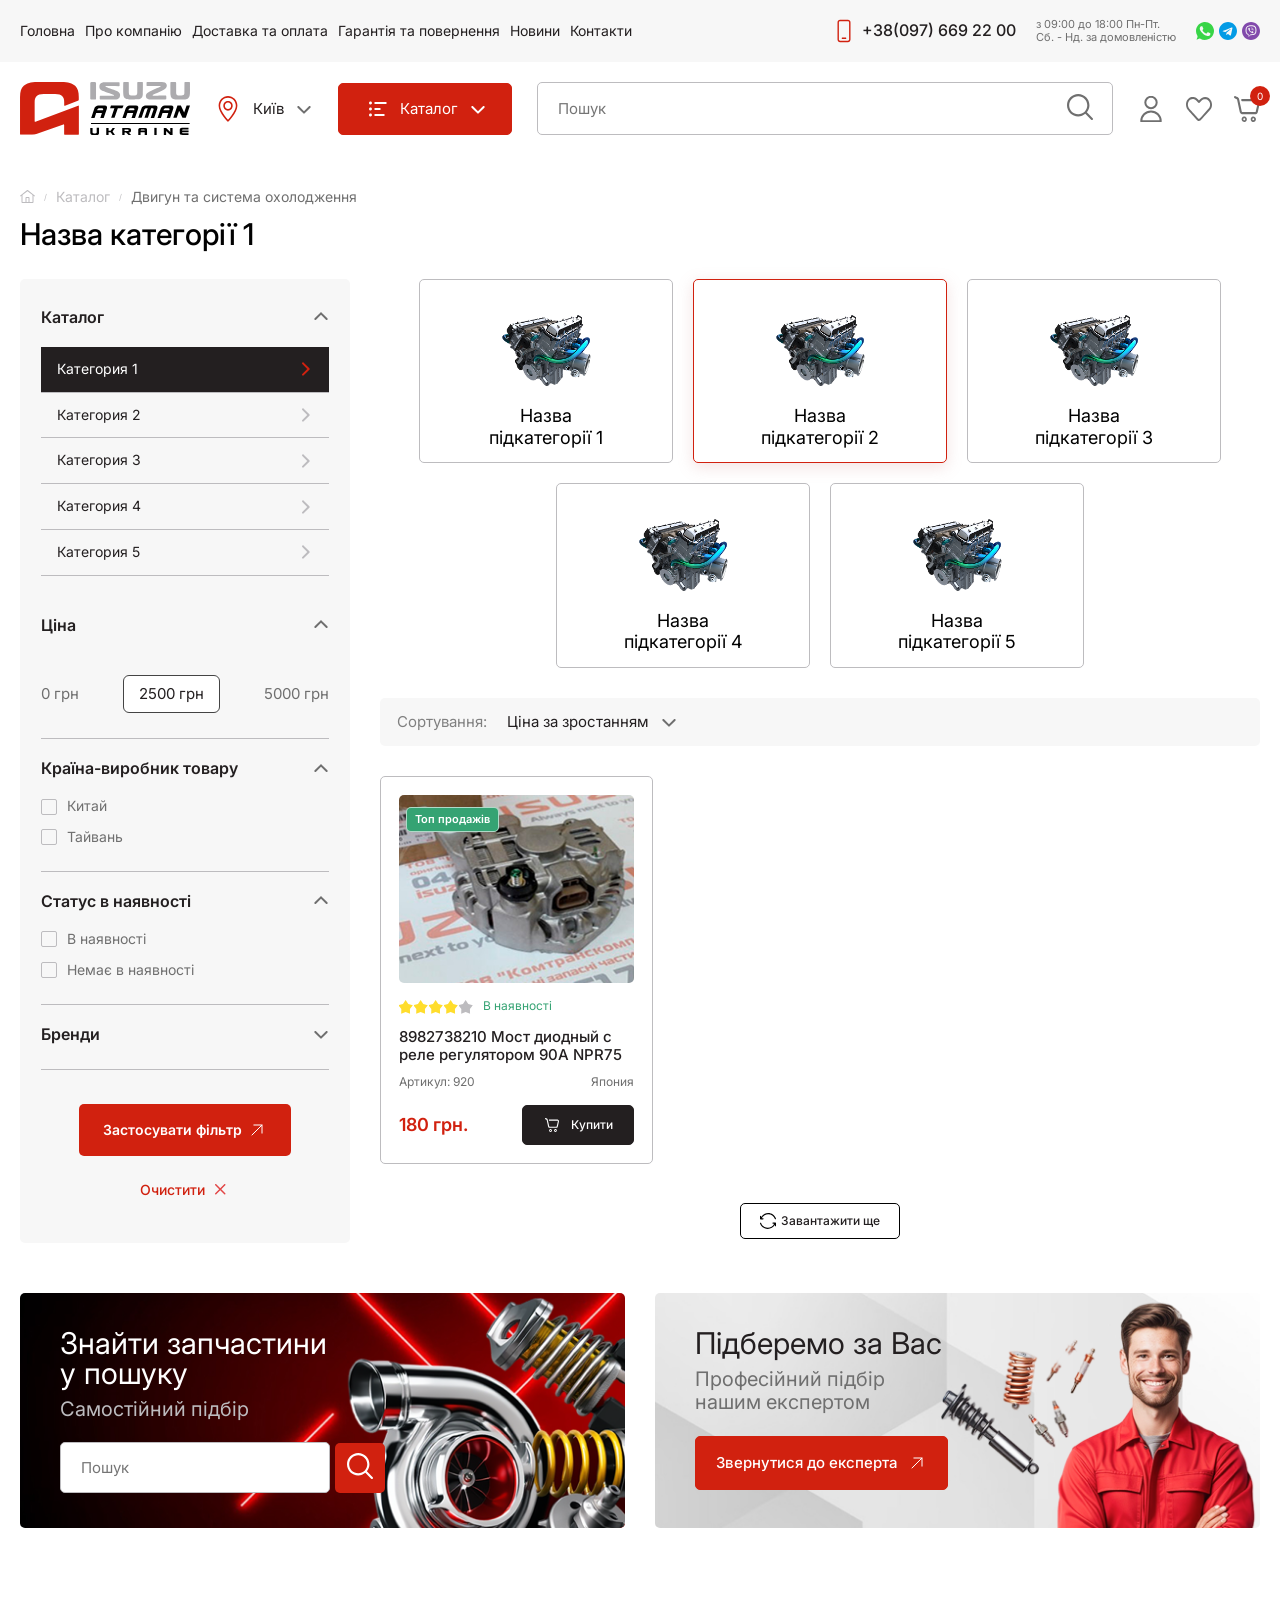
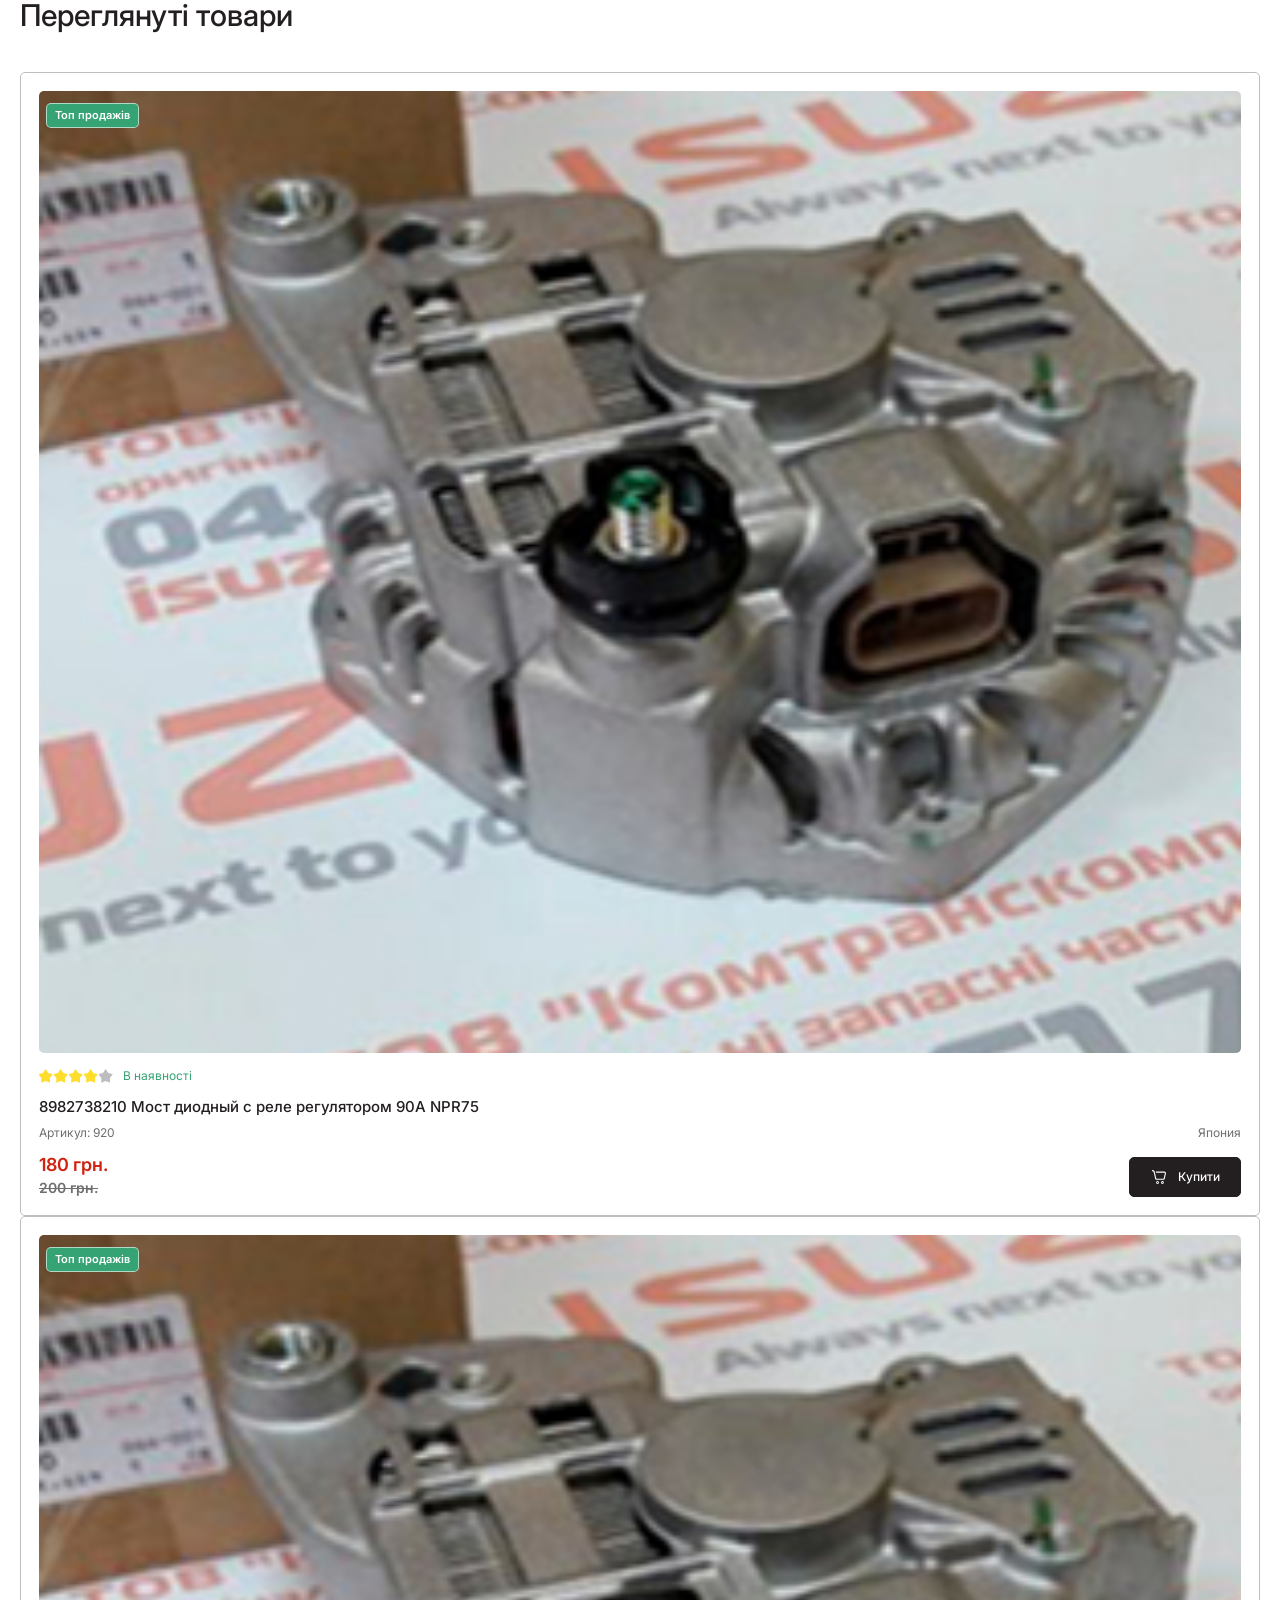
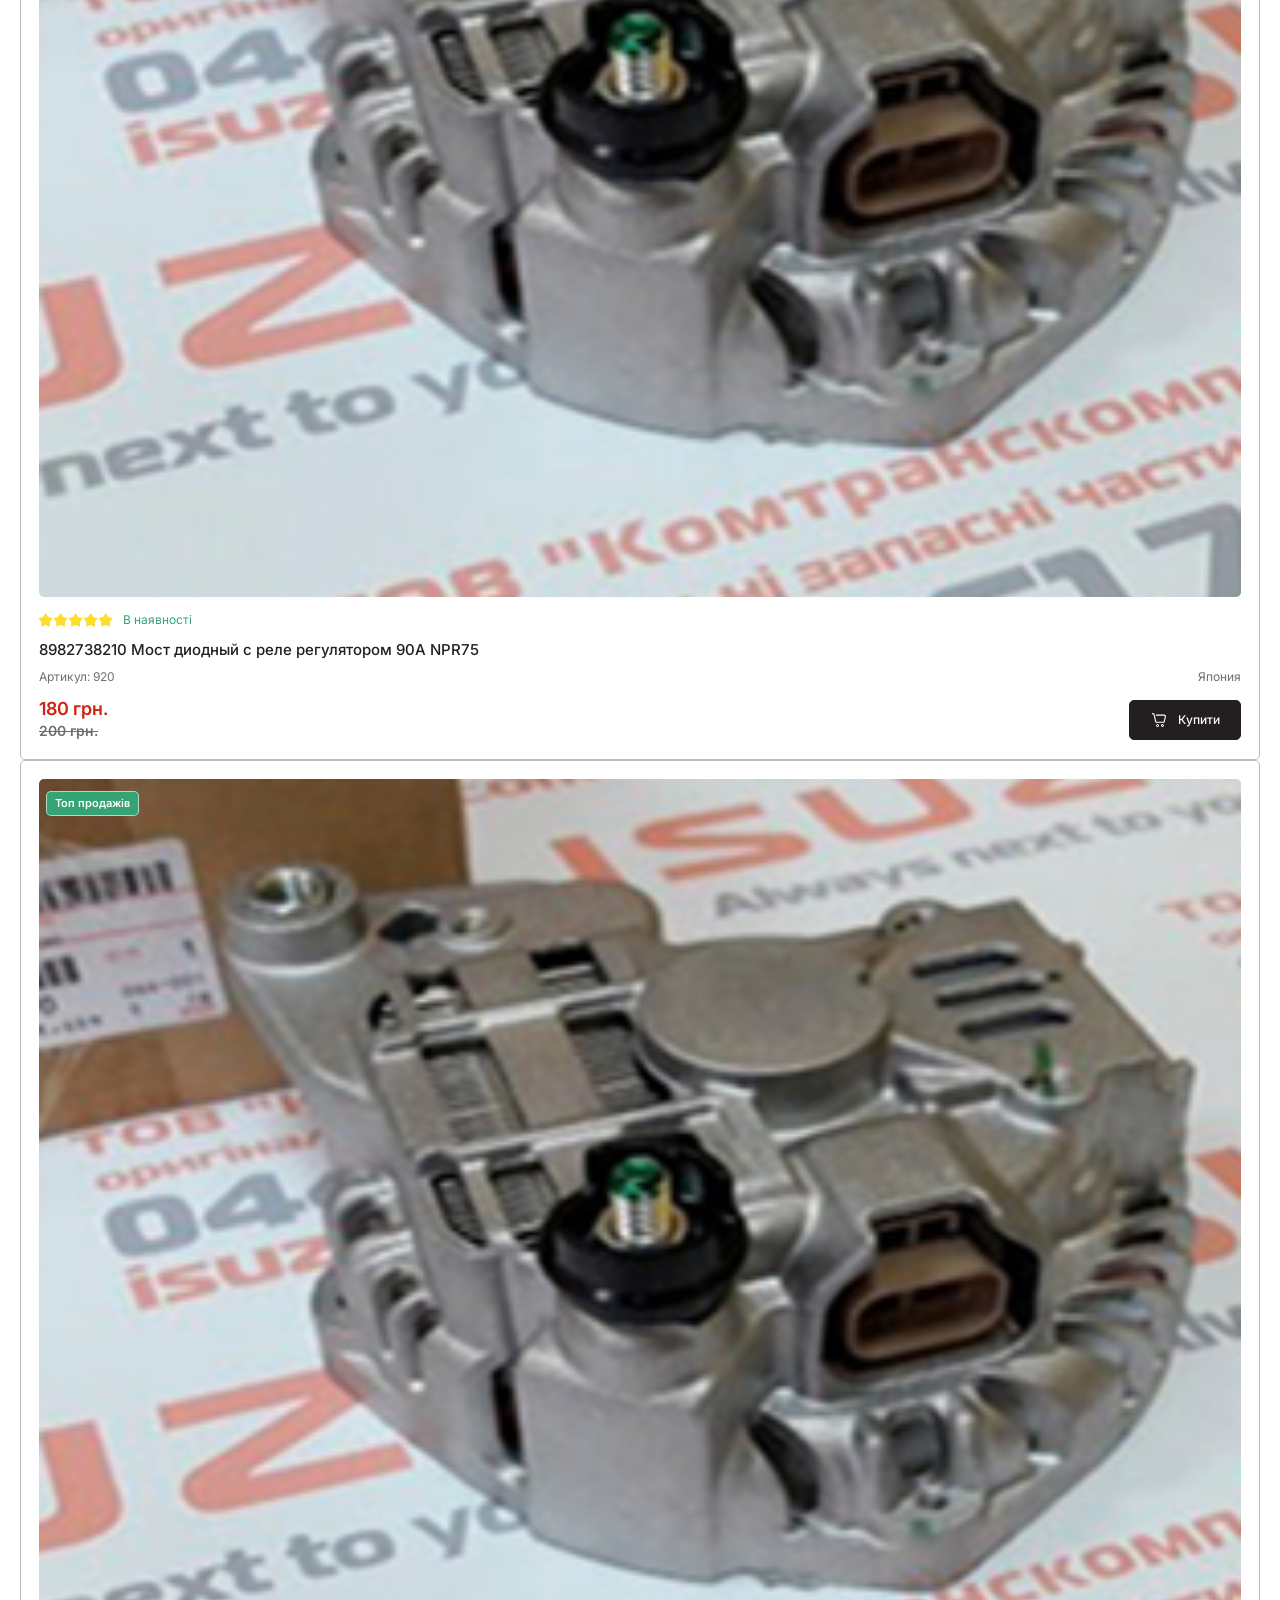
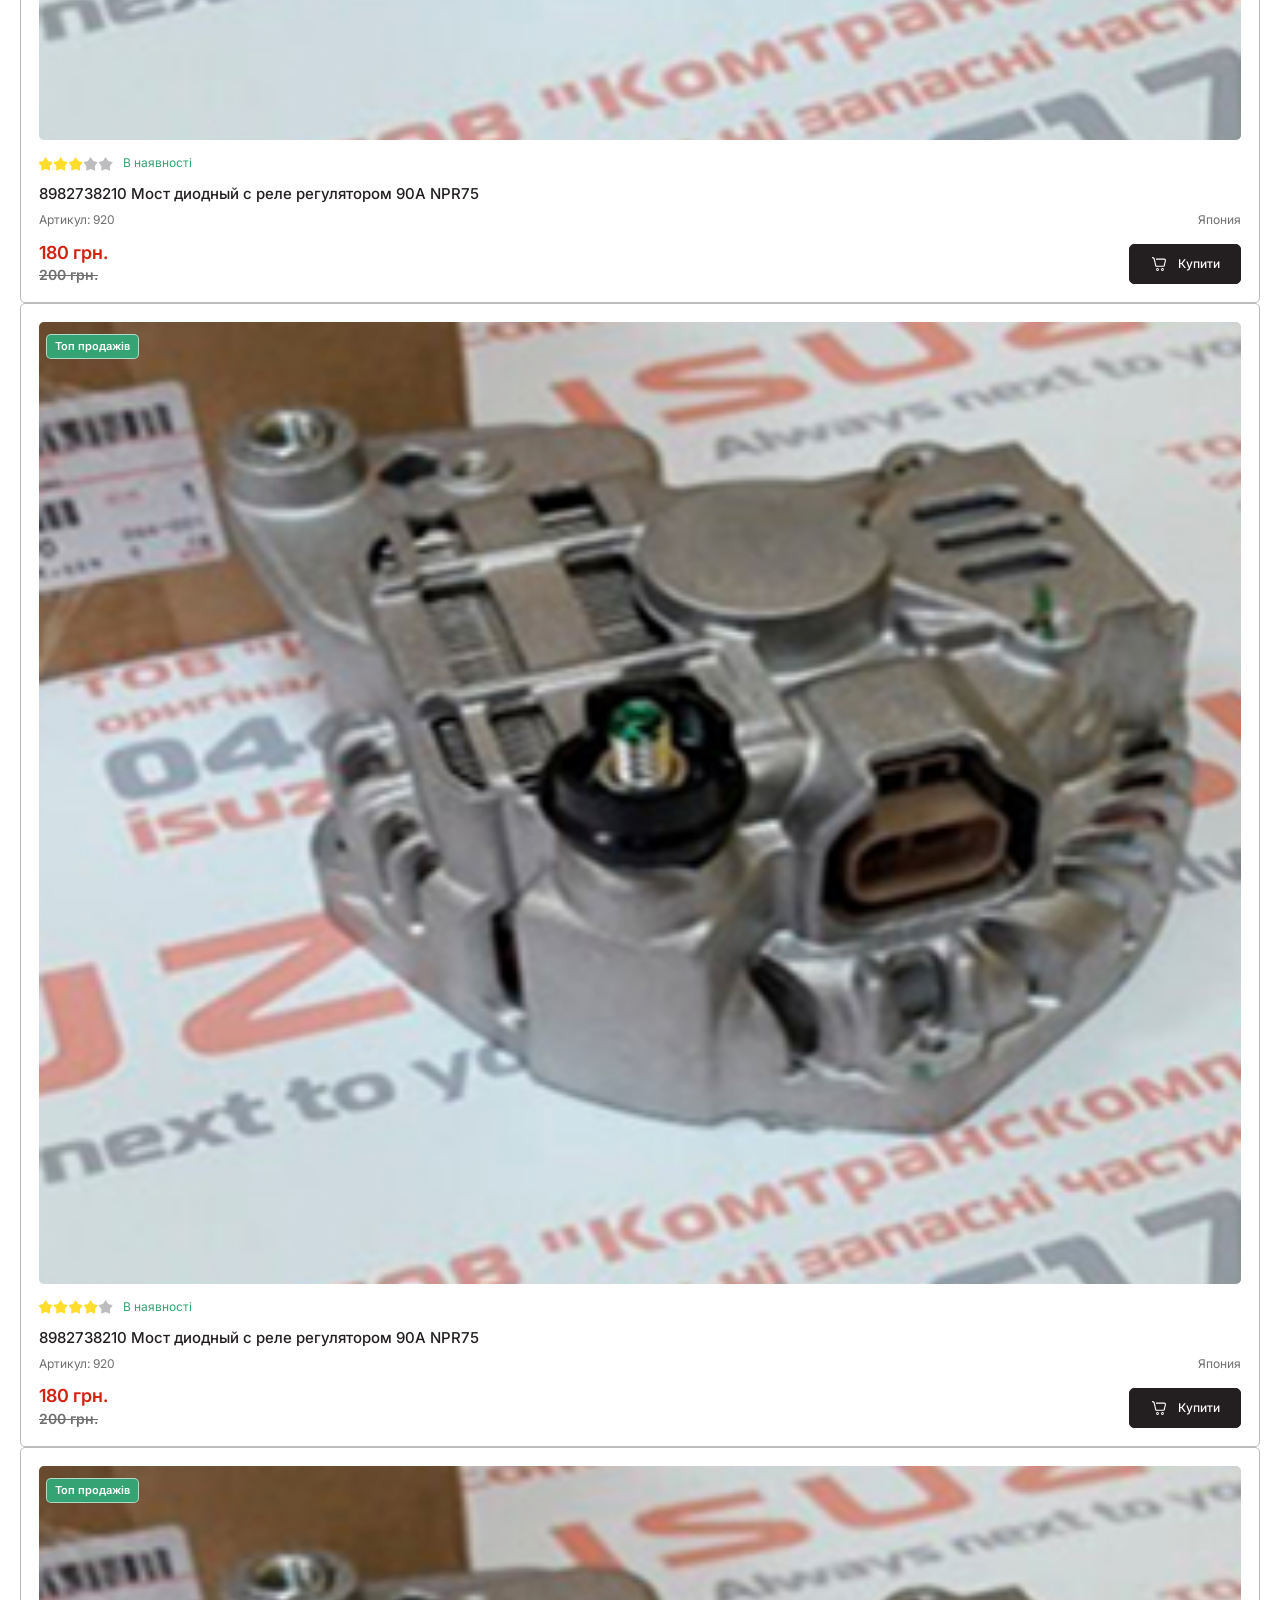
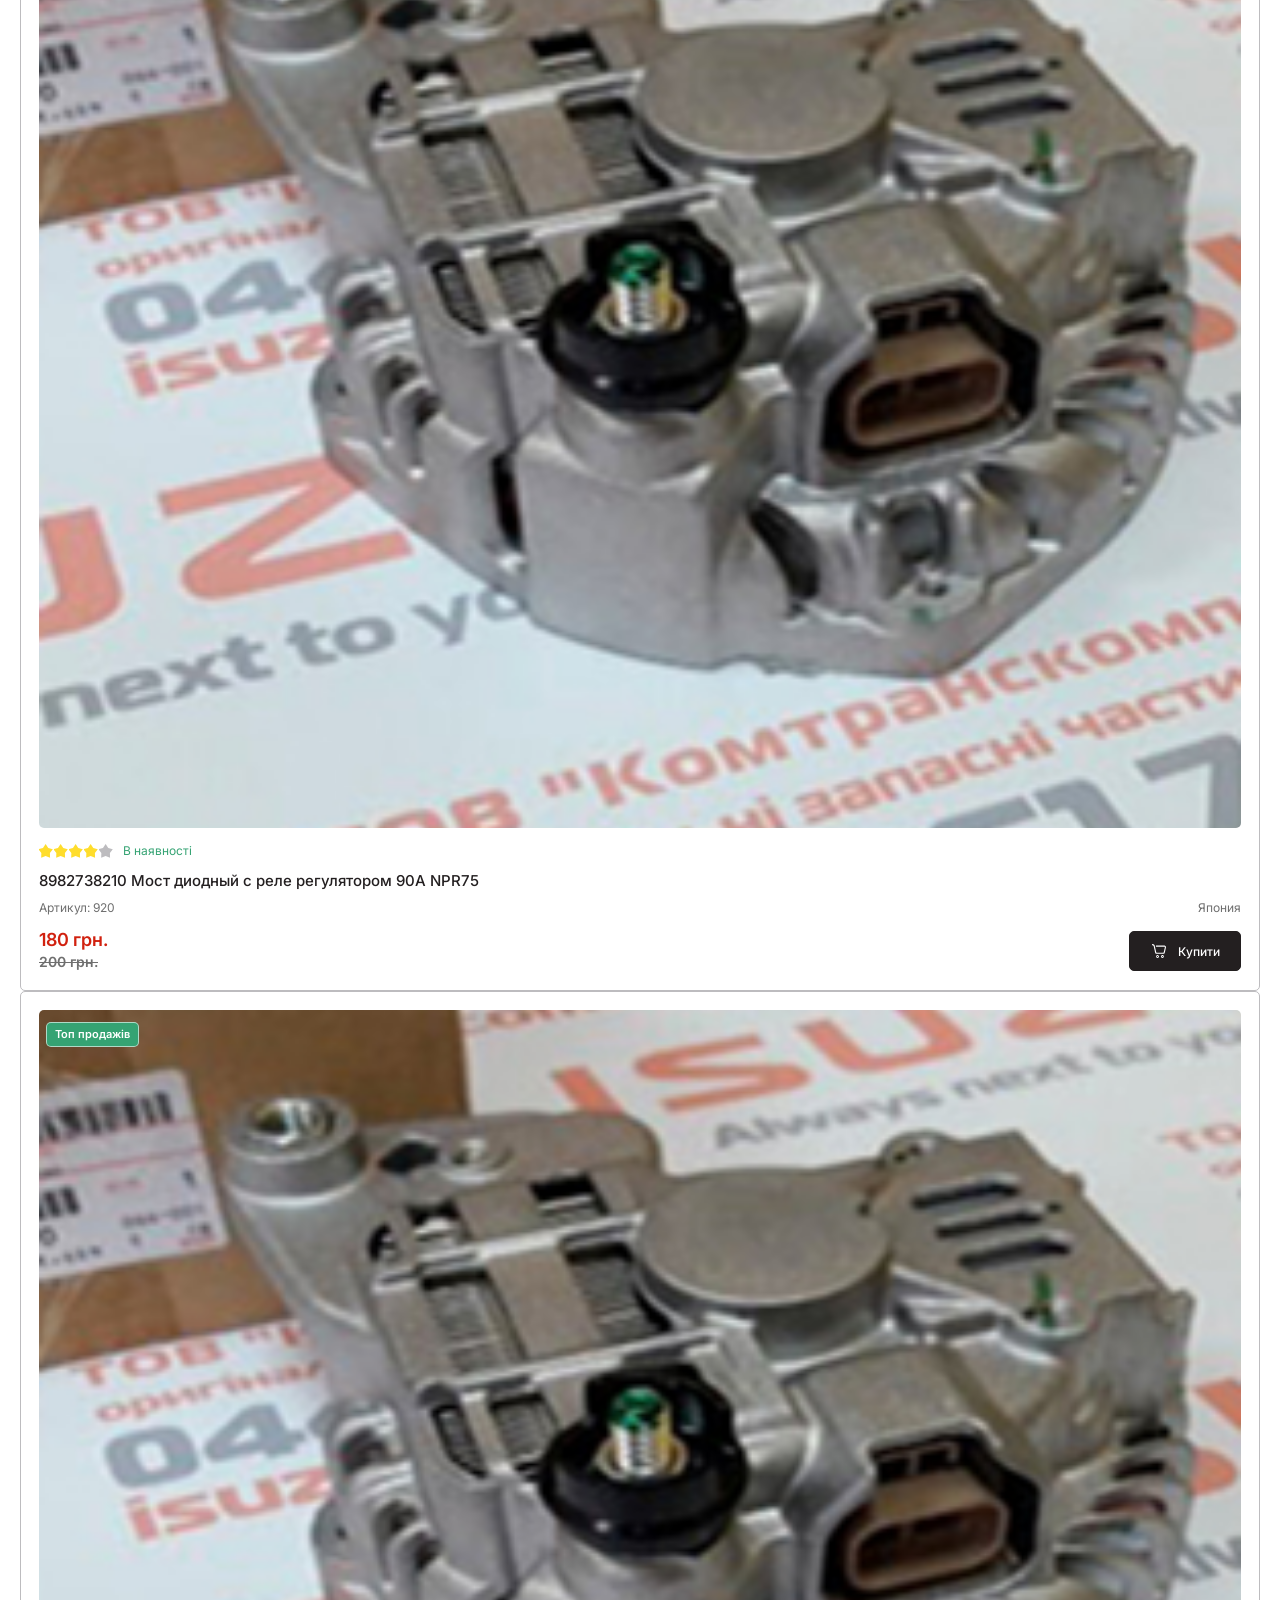
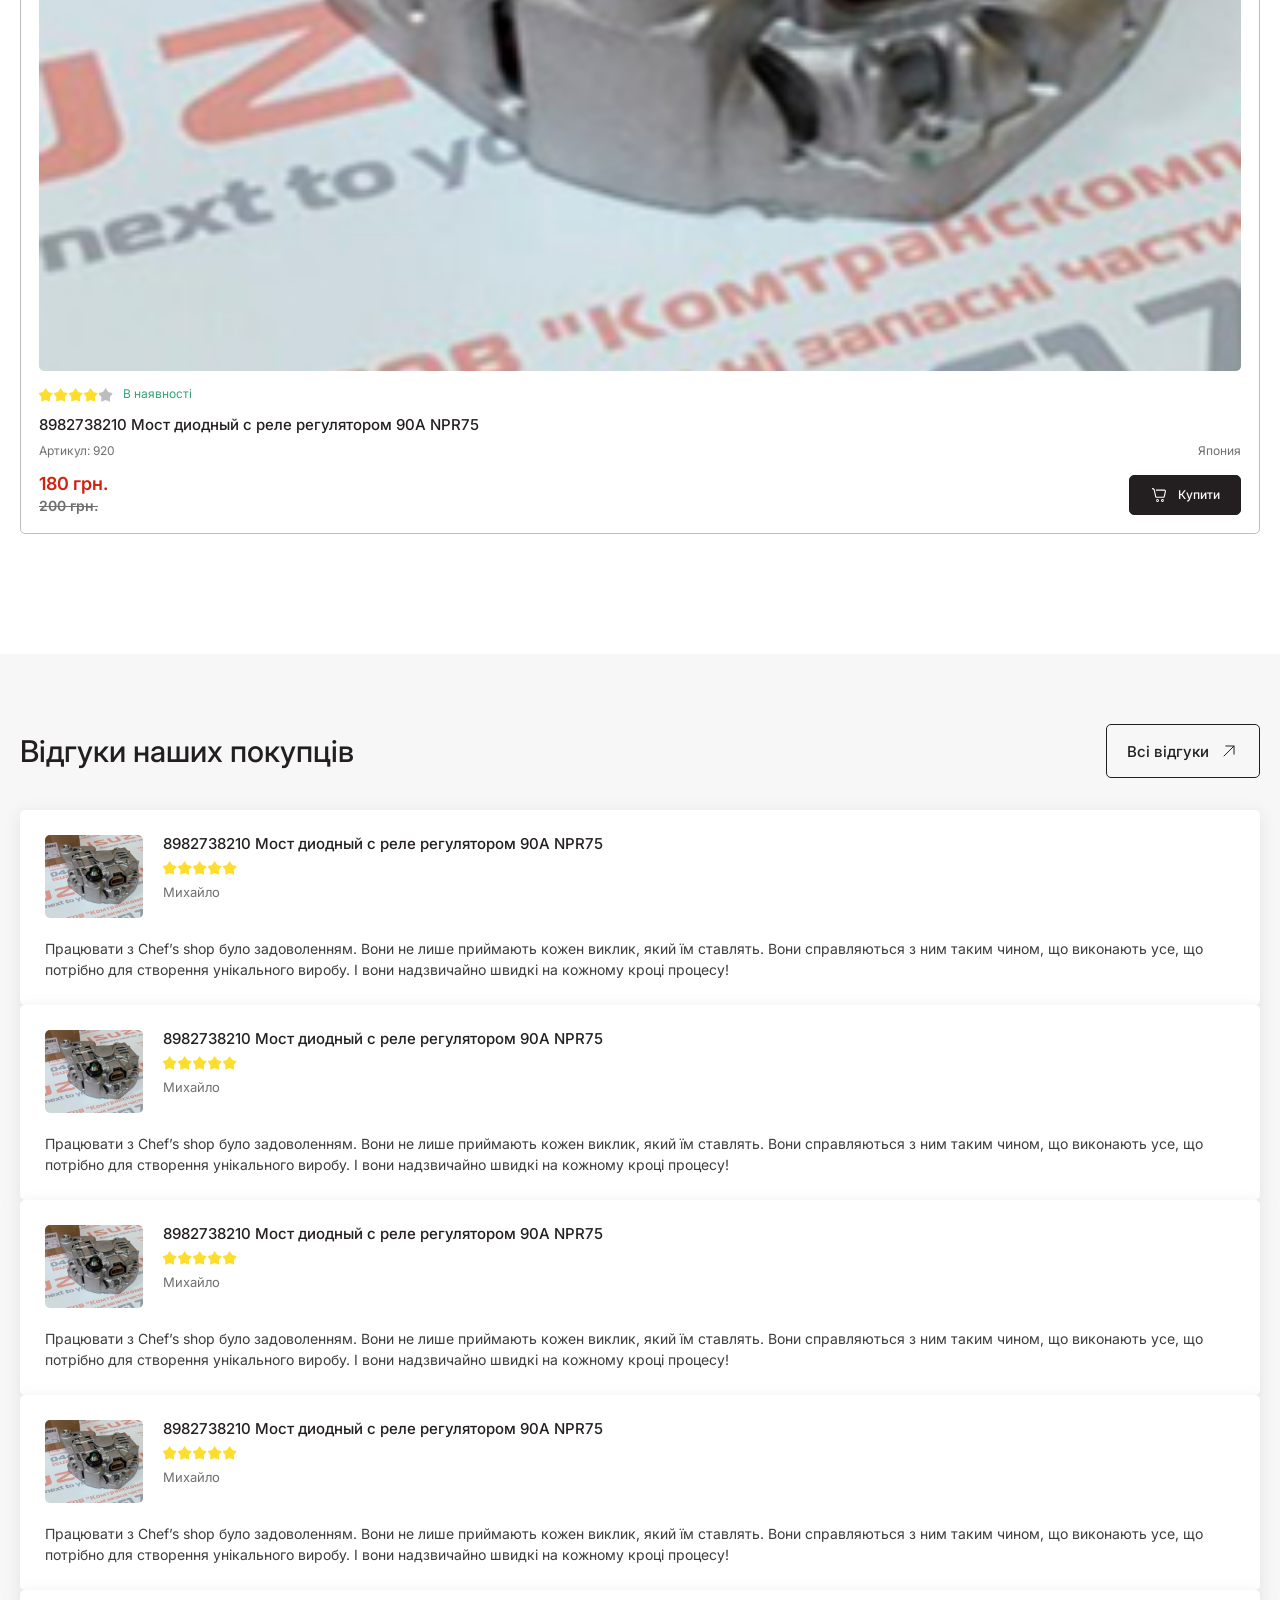
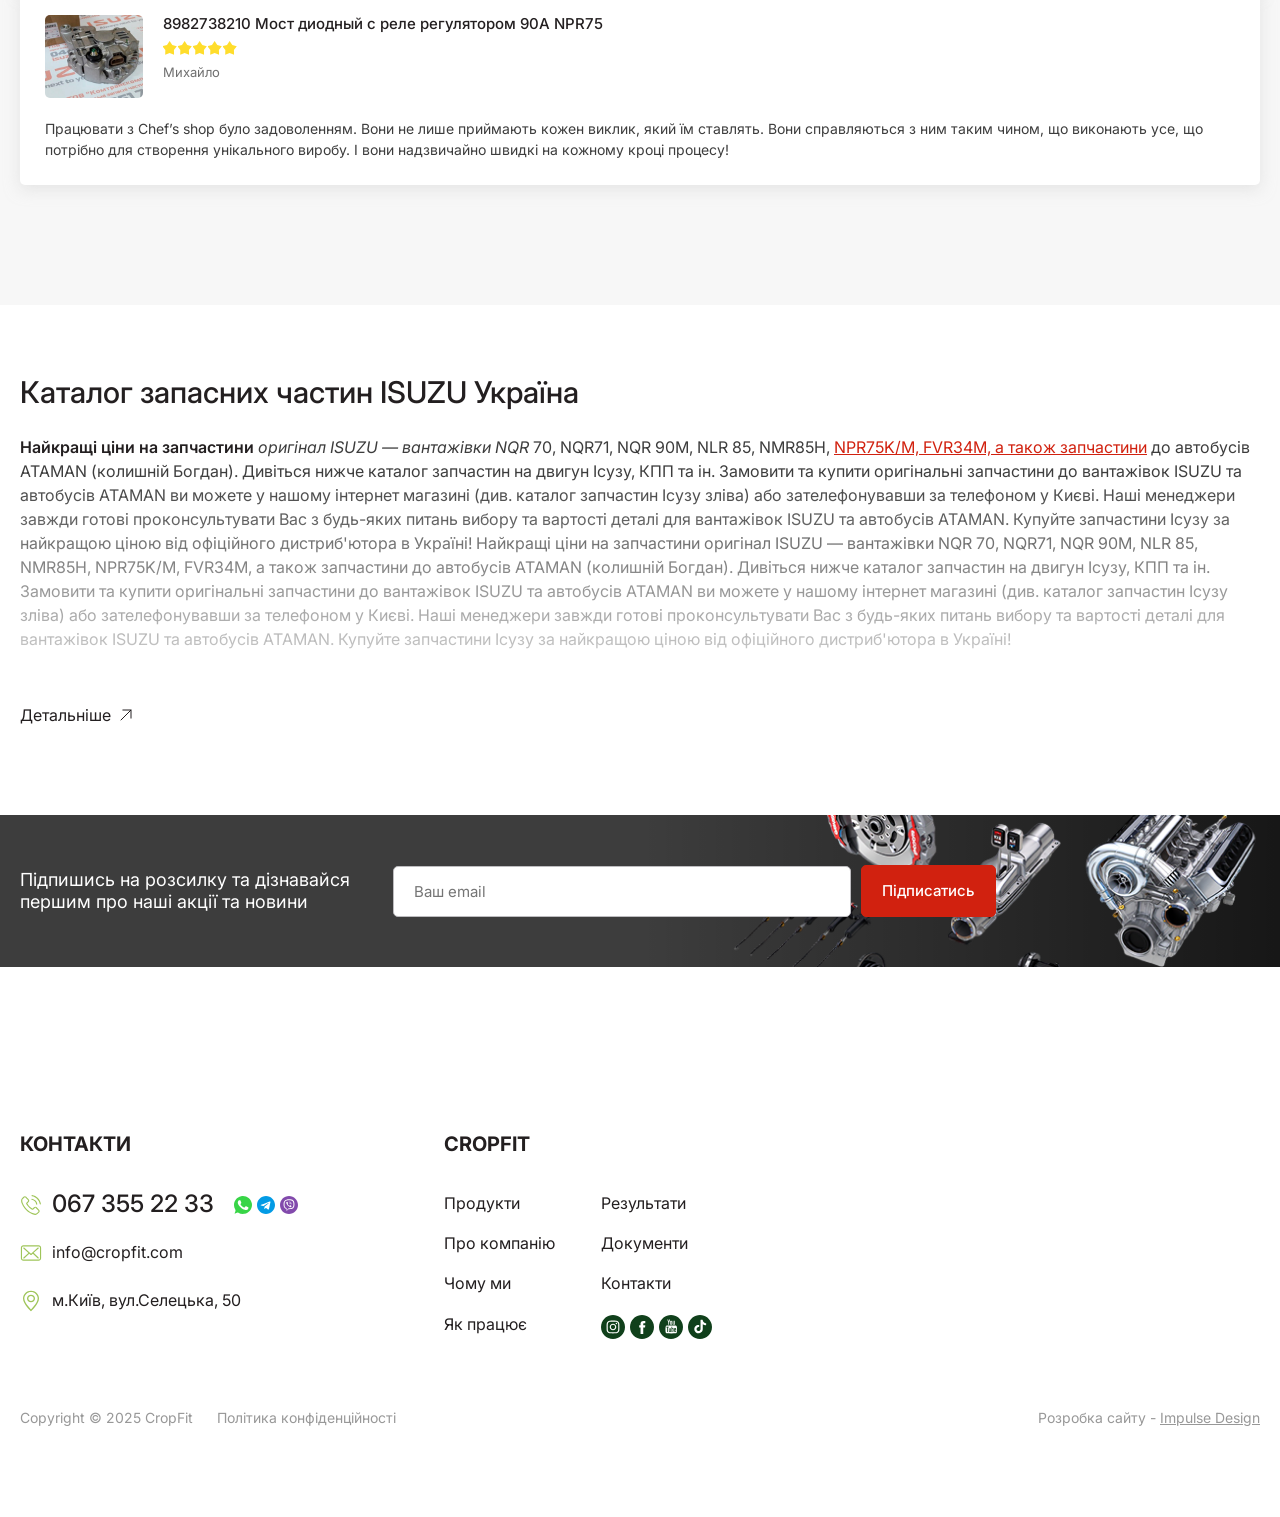
==== commit 9f2c5367: "commit" ====
--- a/catalog.html
+++ b/catalog.html
@@ -530,12 +530,14 @@
 
                     </div>
                     <div class="catalog-grid">
-                        <article class="product-card">
+                     <!--   <article class="product-card">
+
+
+
                             <div class="product-card__image-wrapper">
                                 <img src="./assets/product.jpg" alt="product" class="img">
                                 <span class="badge">Топ продажів</span>
                             </div>
-                            <!-- <div class="rating" data-rating="4"></div> -->
                             <div class="rating-container">
                                 <div class="rating">
                                     <span class="star active"></span>
@@ -782,8 +784,42 @@
                                     <button class="product-card__buy">Купити</button>
                                 </div>
                             </div>
-                        </article>
-
+                        </article> -->
+
+                        <div class="productCard">
+                                <div class="productCard__labels">
+                                    <div class="productCard__labels-item green">Топ продажів</div>
+                                </div>
+                                <a href="./product.html" class="productCard__image">
+                                    <img src="./assets/product.jpg" alt="">
+                                </a>
+                                <div class="productCard__rating">
+                                    <div class="productCard__rating-stars rating-stars" data-rating="4">
+                                        <span></span>
+                                        <span></span>
+                                        <span></span>
+                                        <span></span>
+                                        <span></span>
+                                    </div>
+                                    <div class="productCard__status in-stock">В наявності</div>
+                                    <!-- <div class="productCard__status out-of-stock">Не в наявності</div> -->
+                                </div>
+                                <a href="./product.html" class="productCard__title">8982738210 Мост диодный с реле
+                                    регулятором 90А NPR75</a>
+                                <div class="productCard__details">
+                                    <span>Артикул: 920</span>
+                                    <span>Япония</span>
+                                </div>
+                                <div class="productCard__bottom">
+                                    <div class="productCard__price">
+                                        180 грн.
+                                    </div>
+                                    <div class="productCard__btn btn btn-3">
+                                        <div class="productCard__btn-cart"></div>
+                                        <span>Купити</span>
+                                    </div>
+                                </div>
+                            </div>
                     </div>
                     <button class="load-more-btn">
                         Завантажити ще
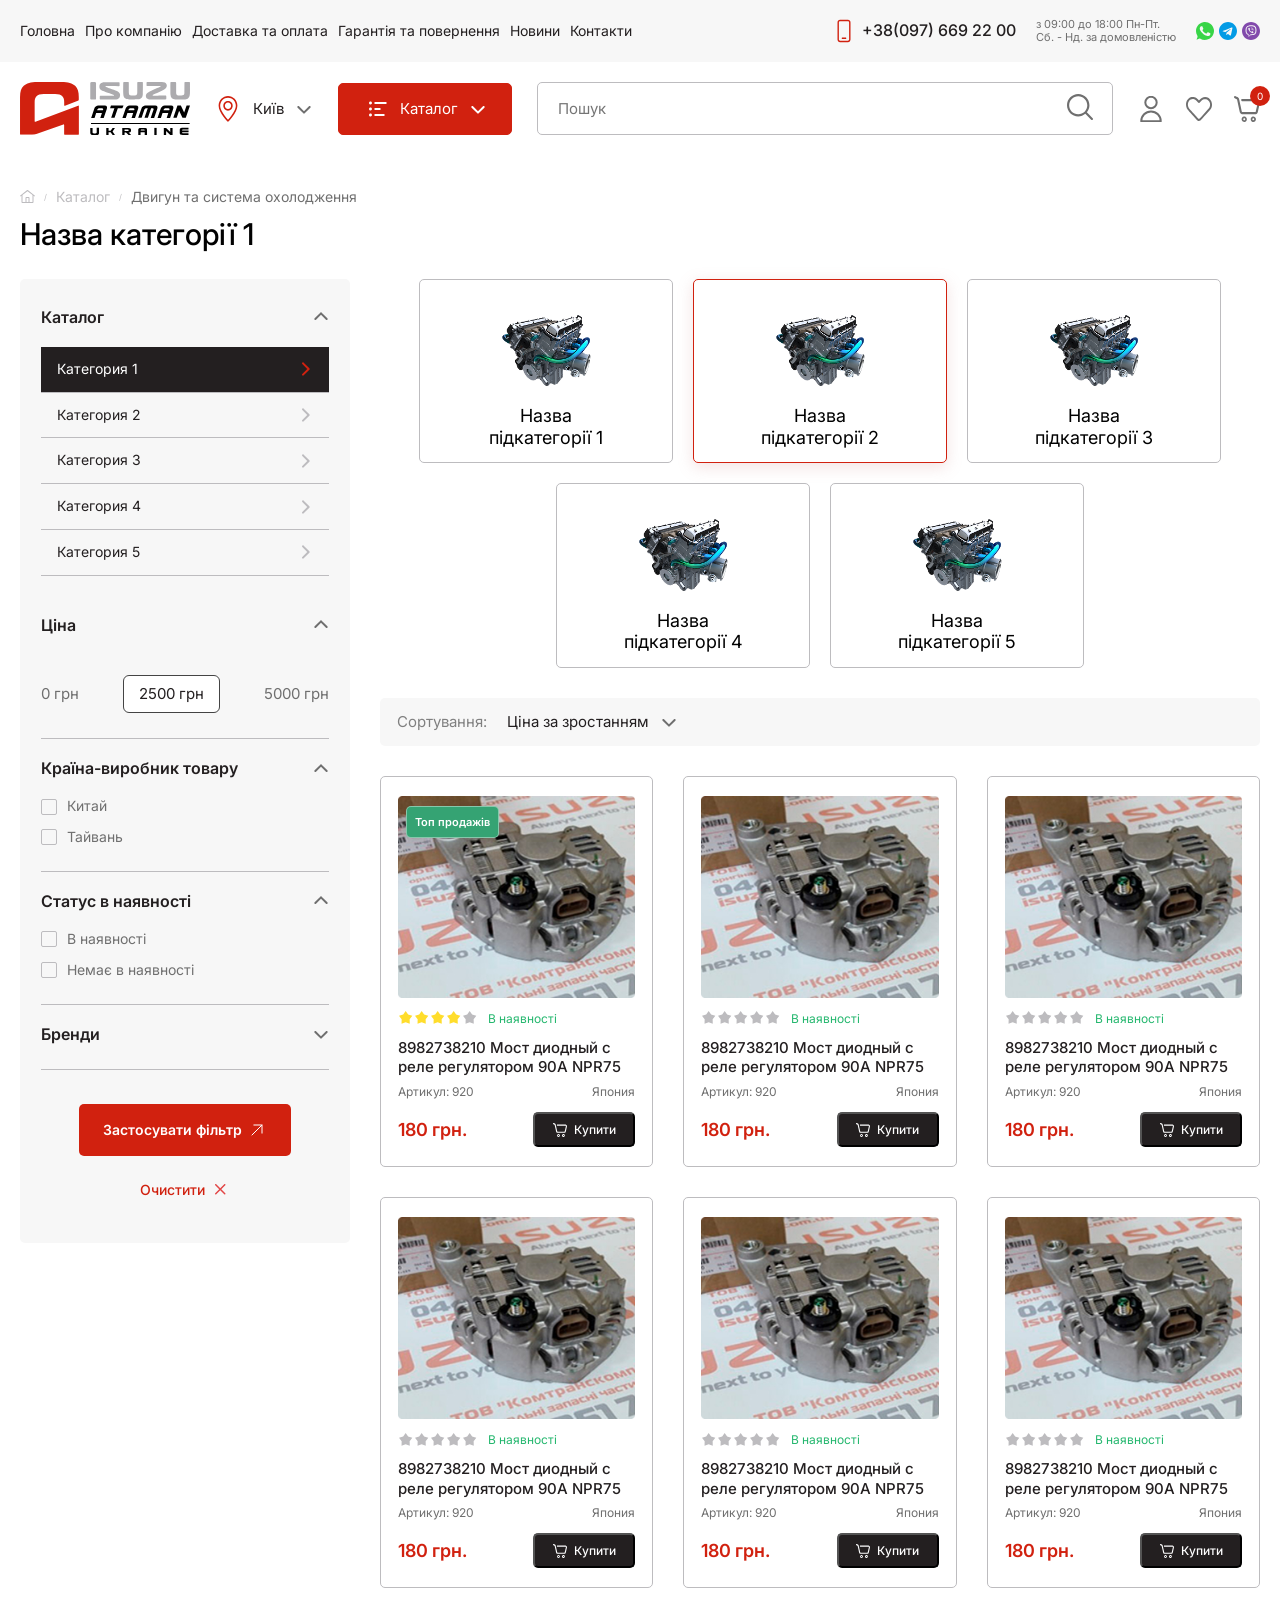
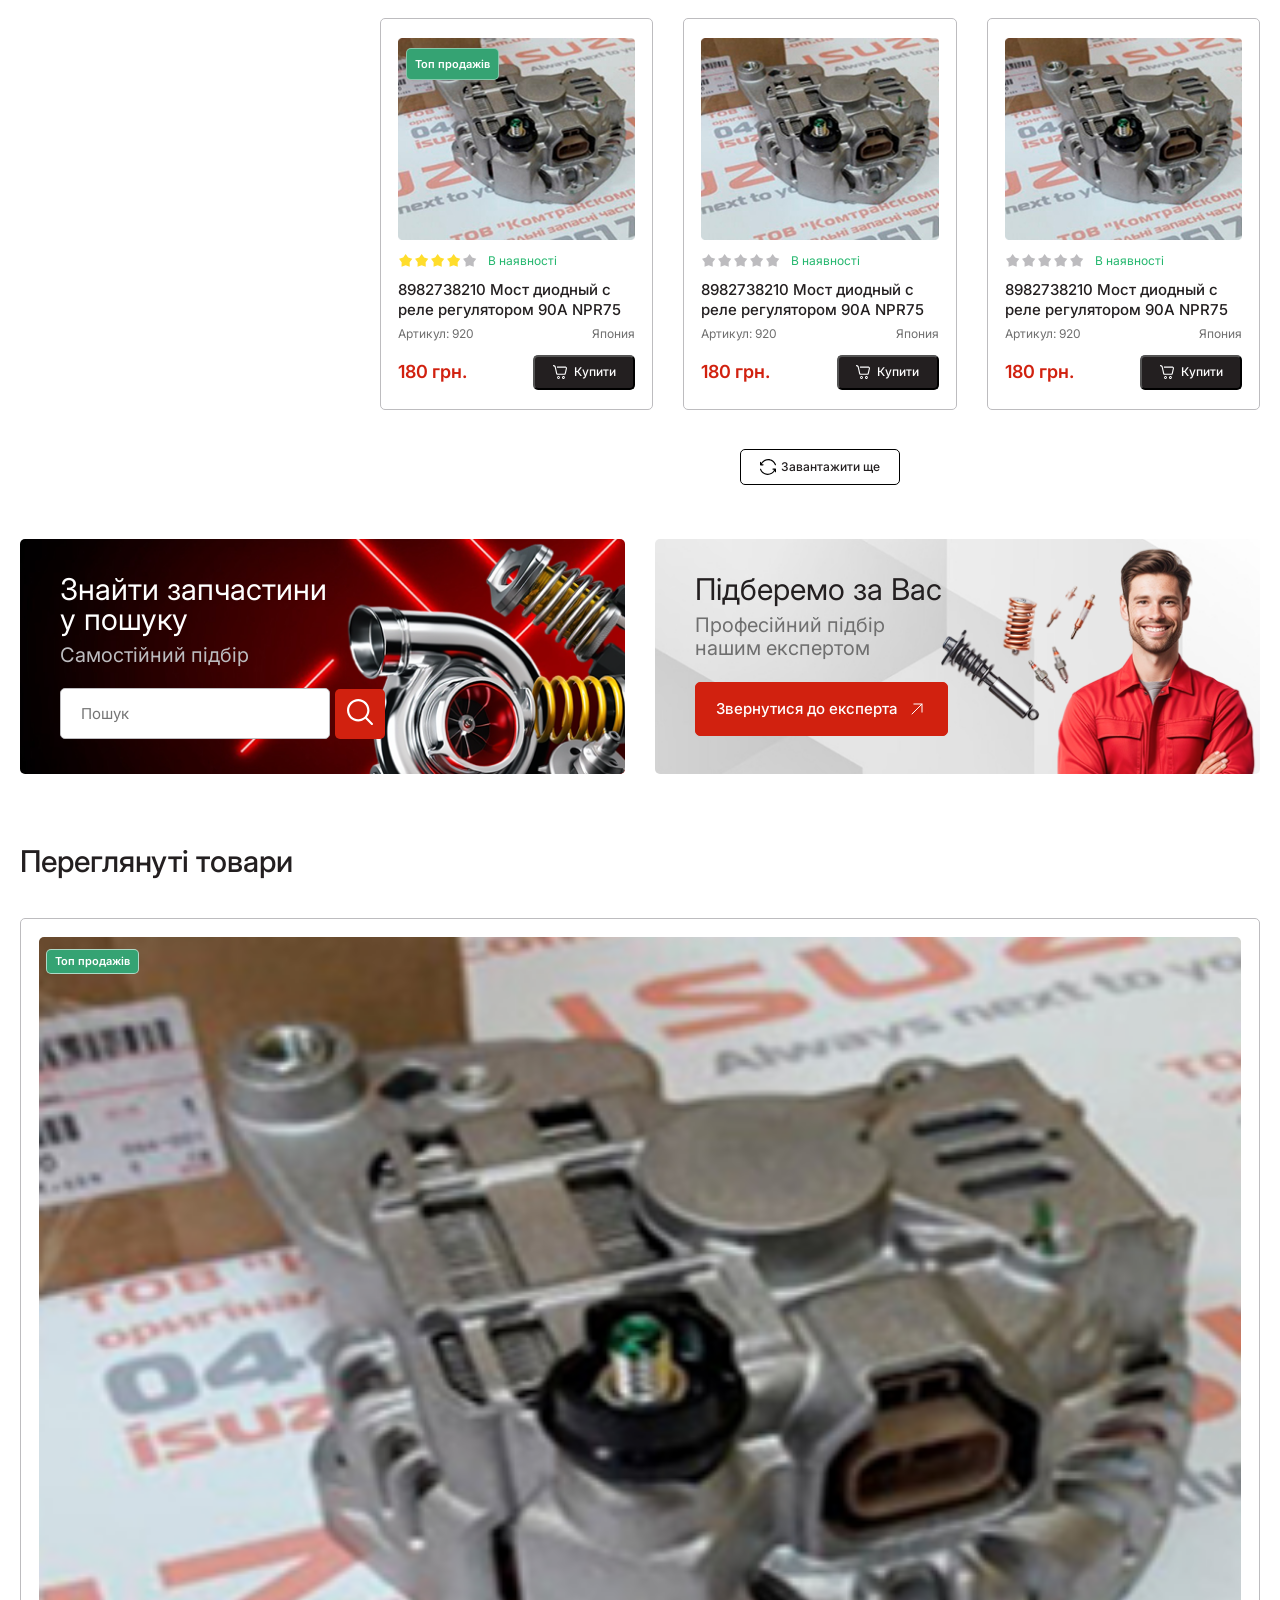
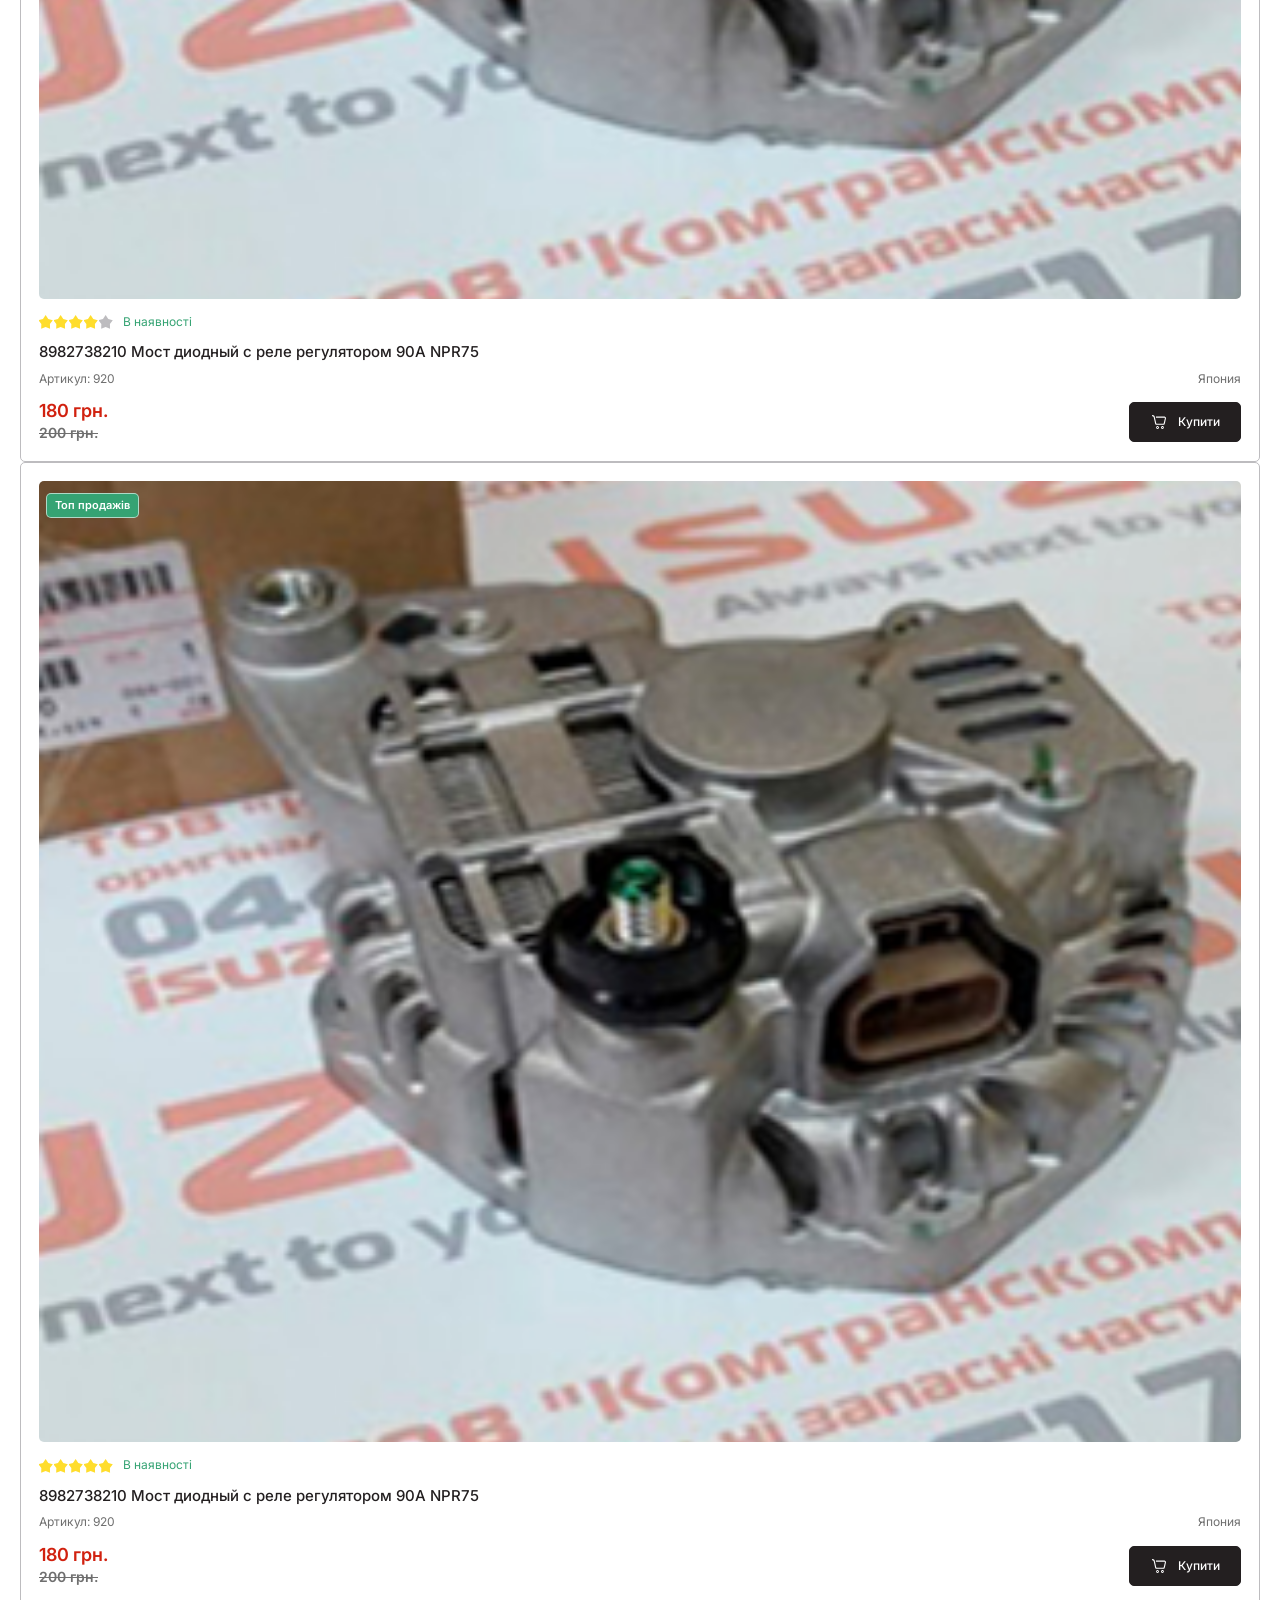
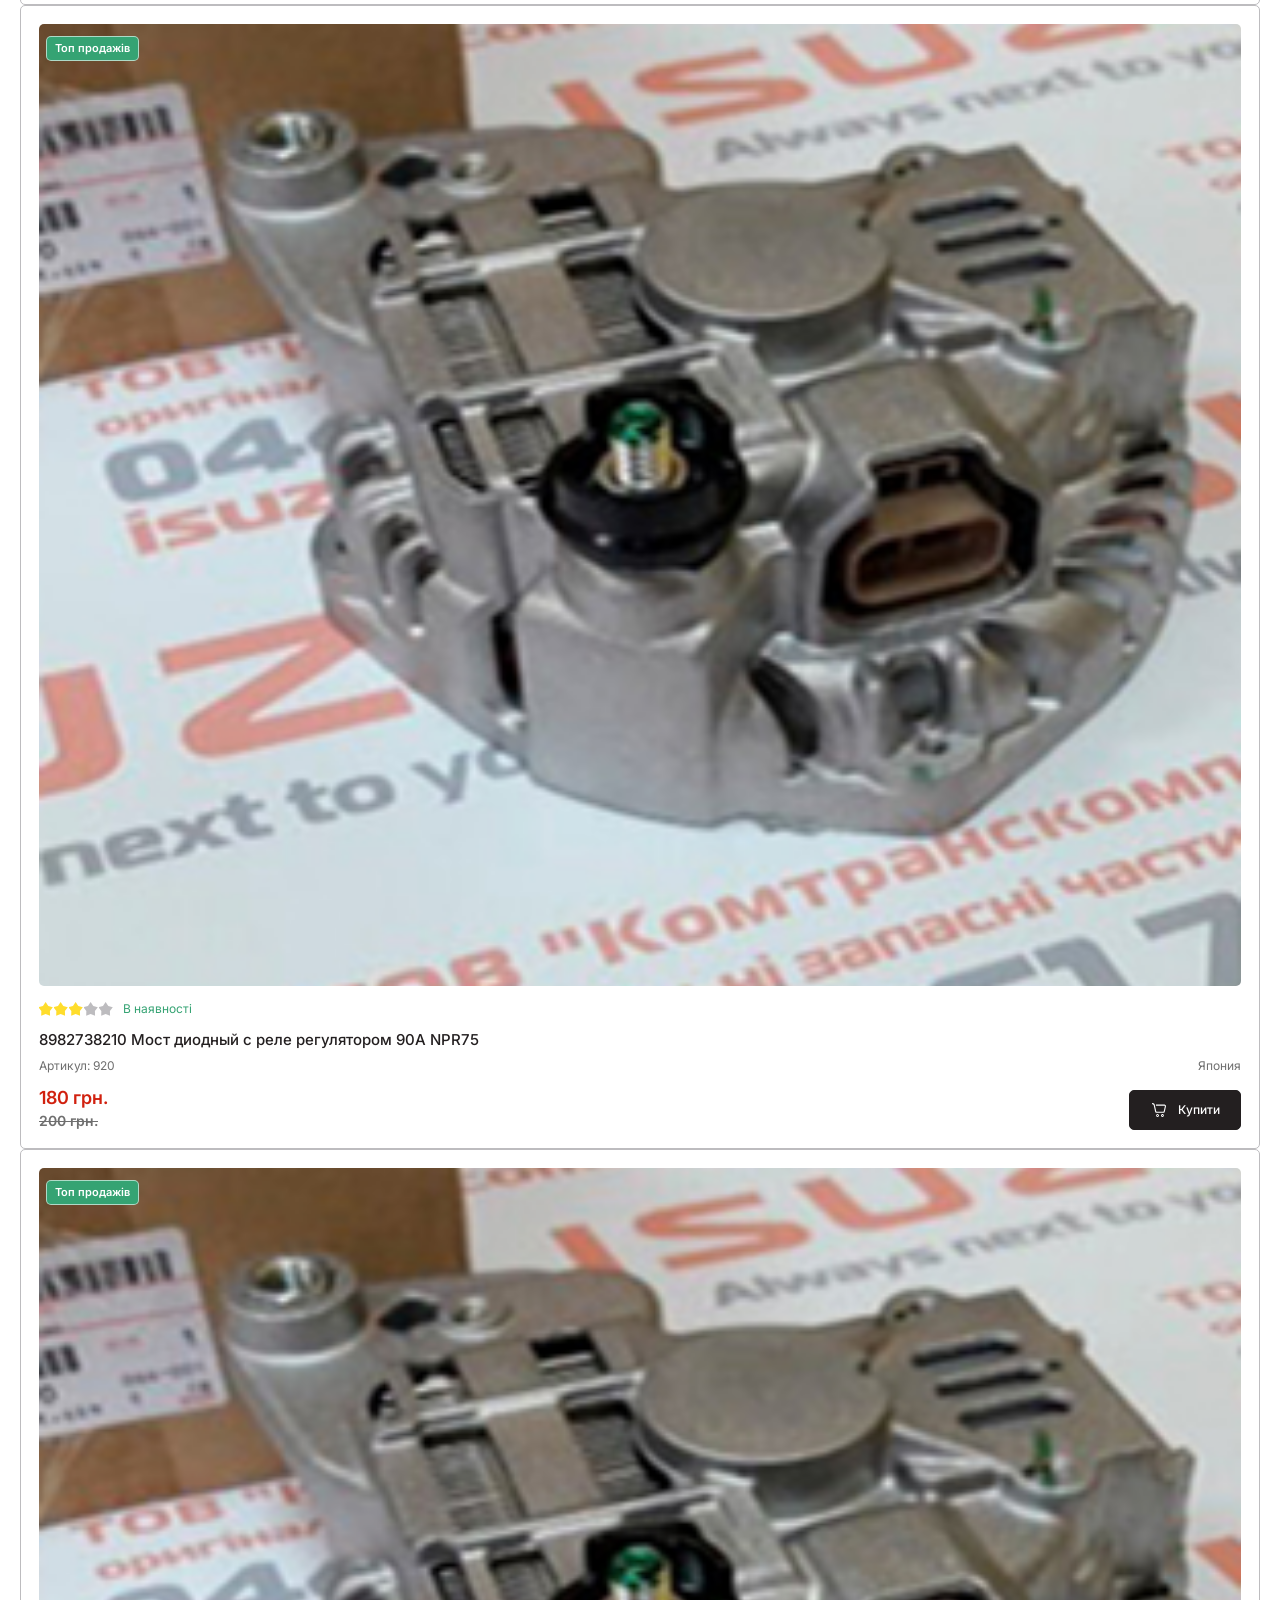
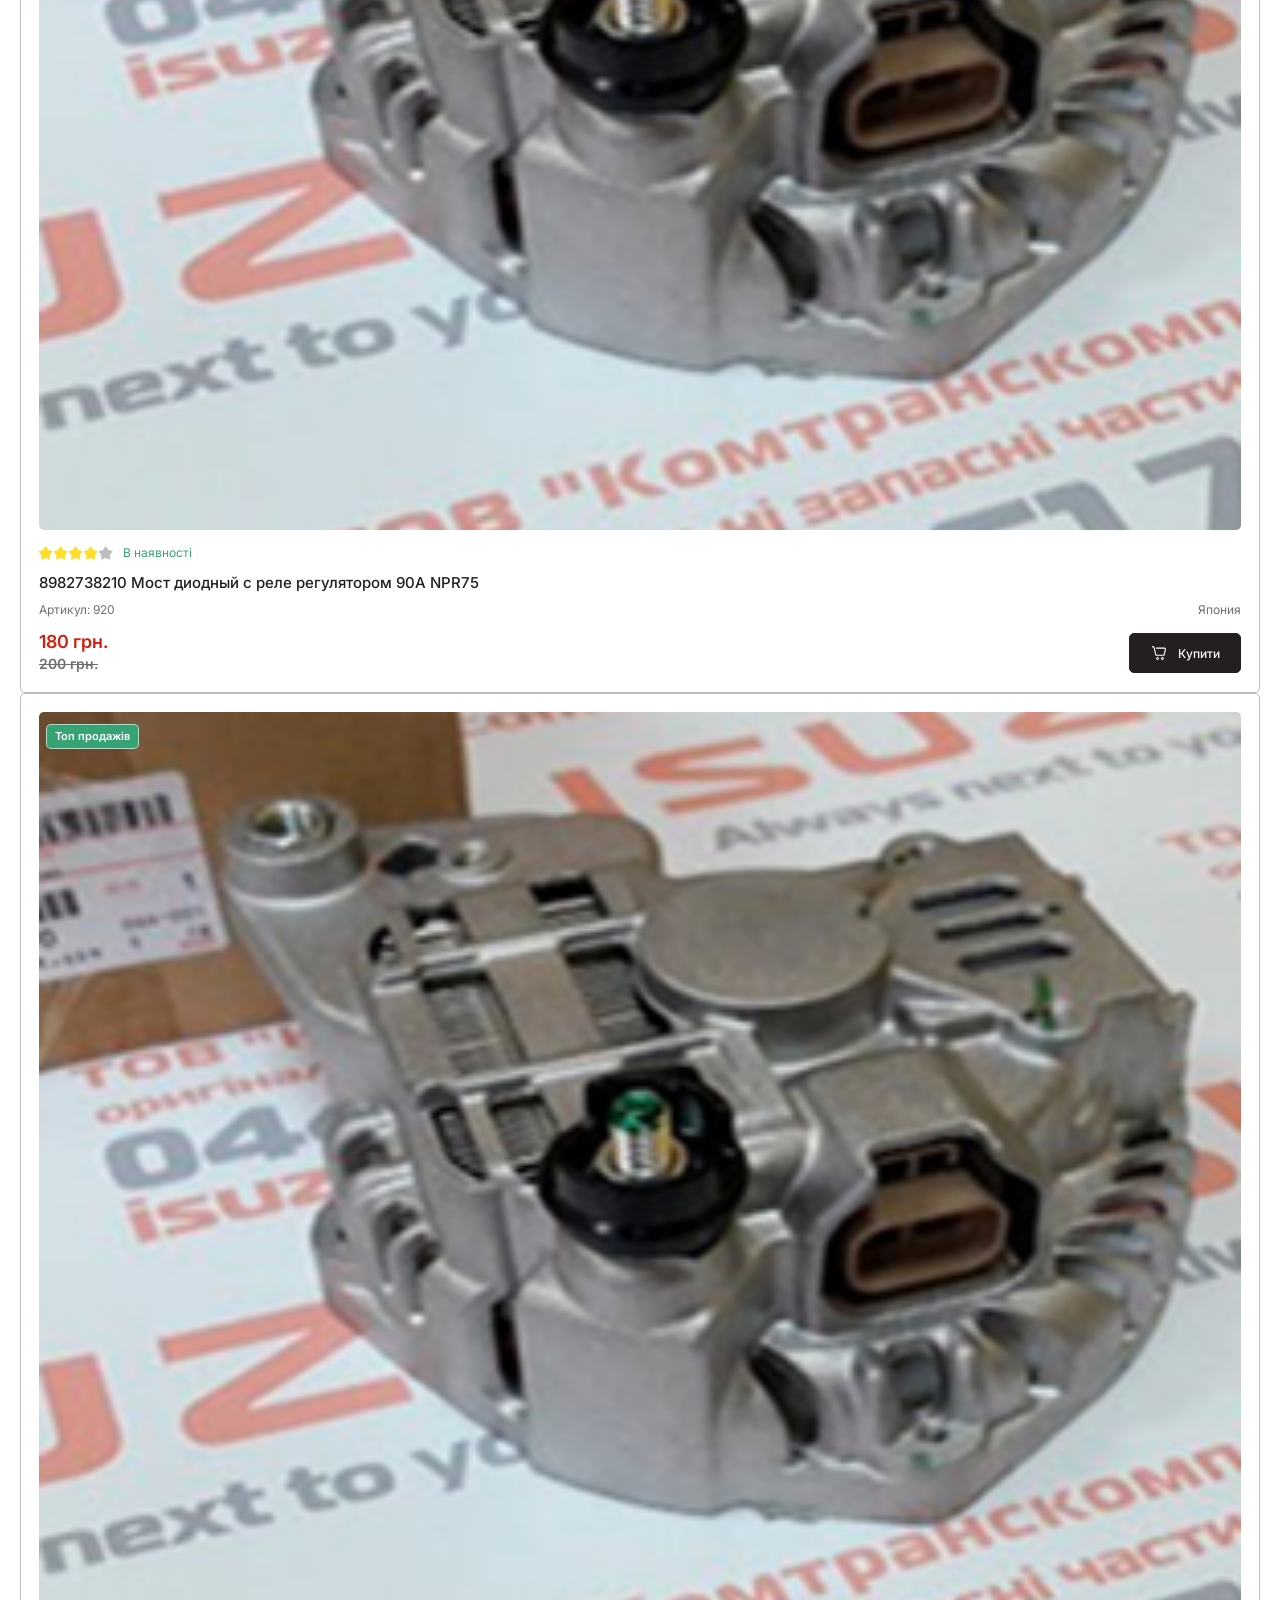
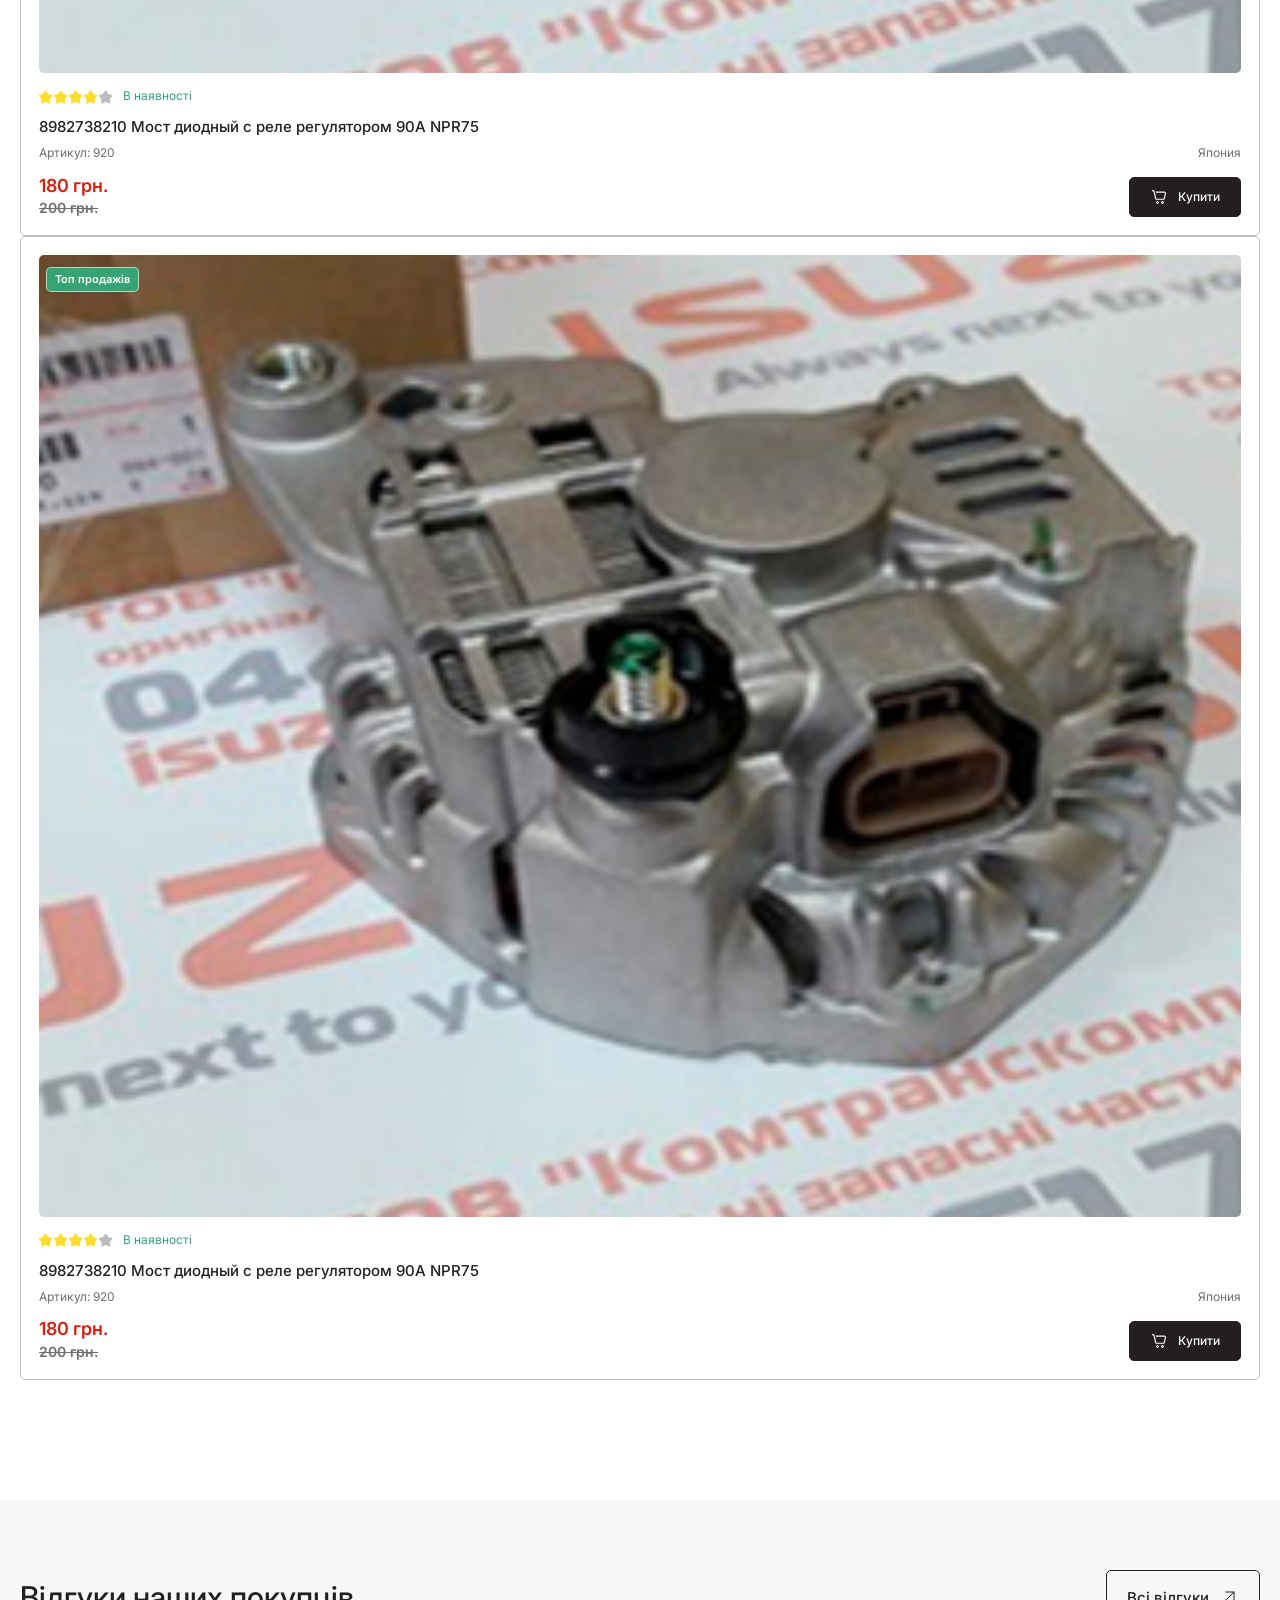
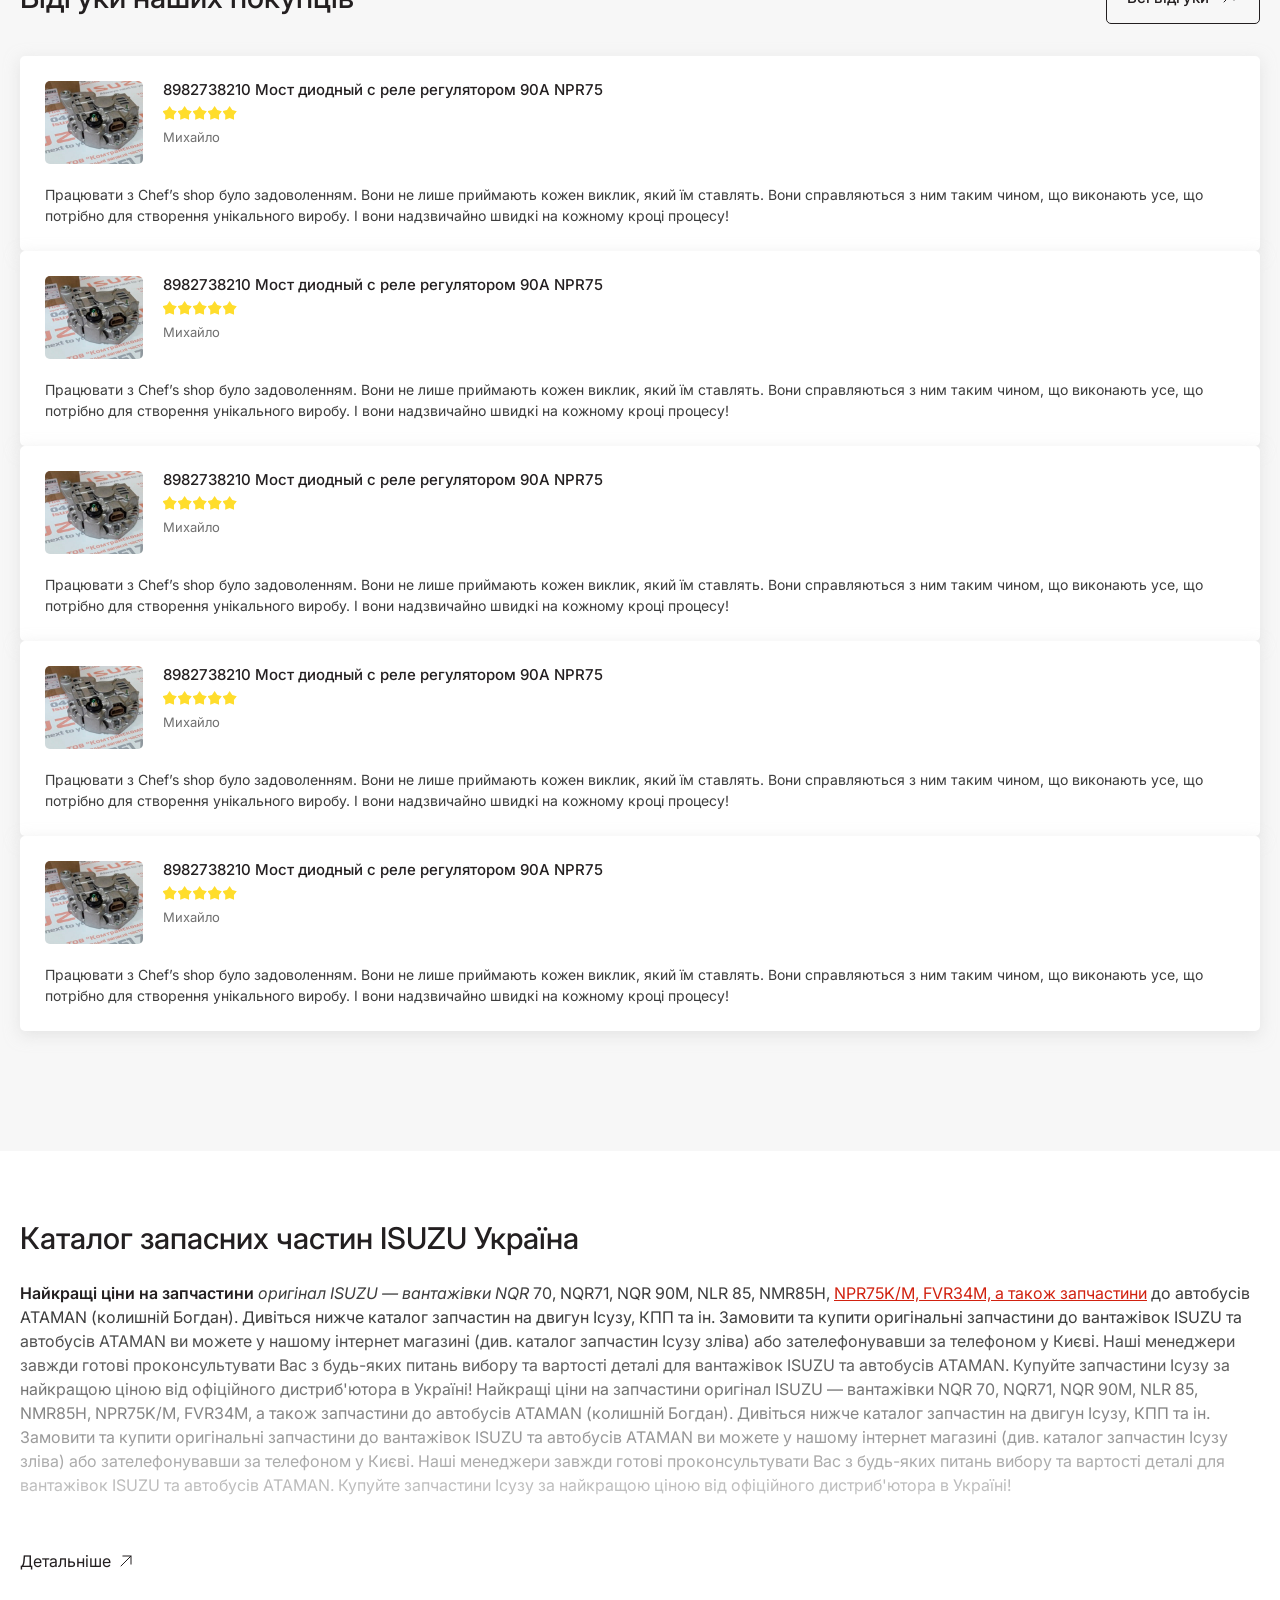
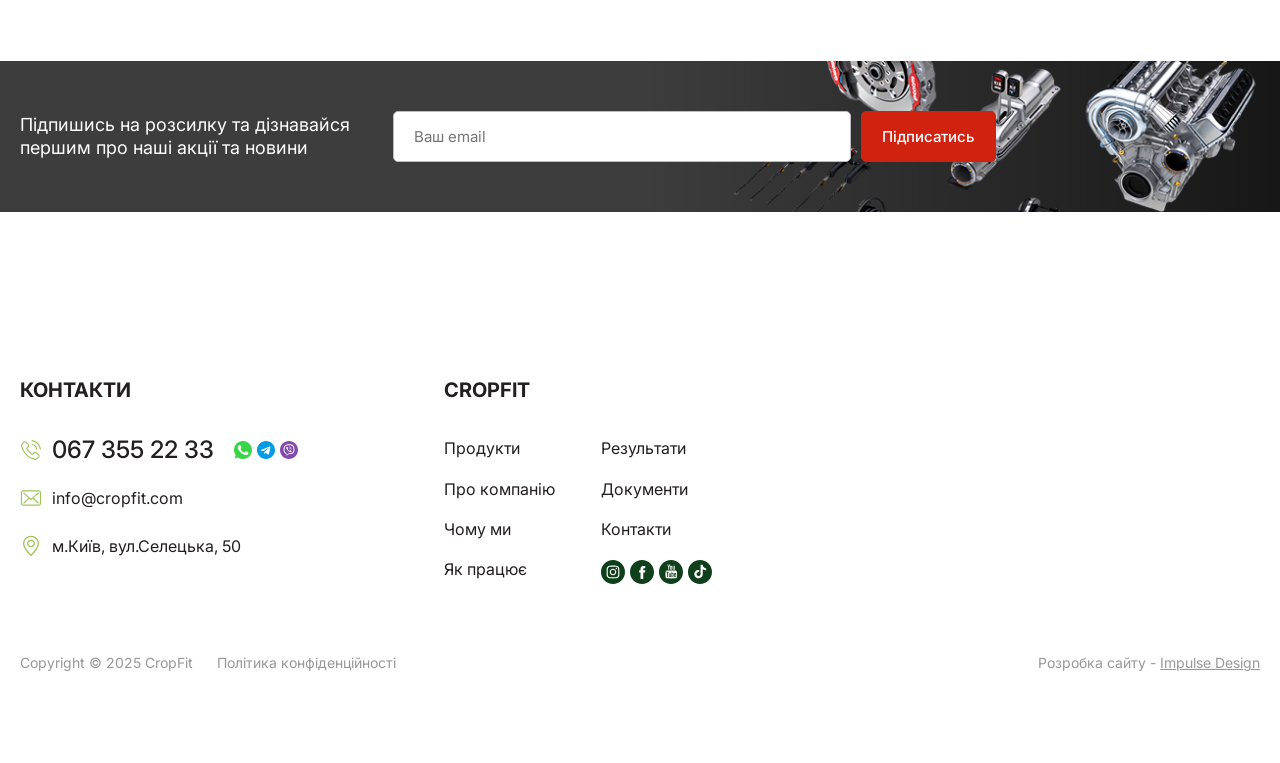
==== commit 3e5d2023: "commit" ====
--- a/catalog.html
+++ b/catalog.html
@@ -530,10 +530,7 @@
 
                     </div>
                     <div class="catalog-grid">
-                     <!--   <article class="product-card">
-
-
-
+                       <article class="product-card">
                             <div class="product-card__image-wrapper">
                                 <img src="./assets/product.jpg" alt="product" class="img">
                                 <span class="badge">Топ продажів</span>
@@ -784,42 +781,9 @@
                                     <button class="product-card__buy">Купити</button>
                                 </div>
                             </div>
-                        </article> -->
-
-                        <div class="productCard">
-                                <div class="productCard__labels">
-                                    <div class="productCard__labels-item green">Топ продажів</div>
-                                </div>
-                                <a href="./product.html" class="productCard__image">
-                                    <img src="./assets/product.jpg" alt="">
-                                </a>
-                                <div class="productCard__rating">
-                                    <div class="productCard__rating-stars rating-stars" data-rating="4">
-                                        <span></span>
-                                        <span></span>
-                                        <span></span>
-                                        <span></span>
-                                        <span></span>
-                                    </div>
-                                    <div class="productCard__status in-stock">В наявності</div>
-                                    <!-- <div class="productCard__status out-of-stock">Не в наявності</div> -->
-                                </div>
-                                <a href="./product.html" class="productCard__title">8982738210 Мост диодный с реле
-                                    регулятором 90А NPR75</a>
-                                <div class="productCard__details">
-                                    <span>Артикул: 920</span>
-                                    <span>Япония</span>
-                                </div>
-                                <div class="productCard__bottom">
-                                    <div class="productCard__price">
-                                        180 грн.
-                                    </div>
-                                    <div class="productCard__btn btn btn-3">
-                                        <div class="productCard__btn-cart"></div>
-                                        <span>Купити</span>
-                                    </div>
-                                </div>
-                            </div>
+                        </article>
+
+                        
                     </div>
                     <button class="load-more-btn">
                         Завантажити ще
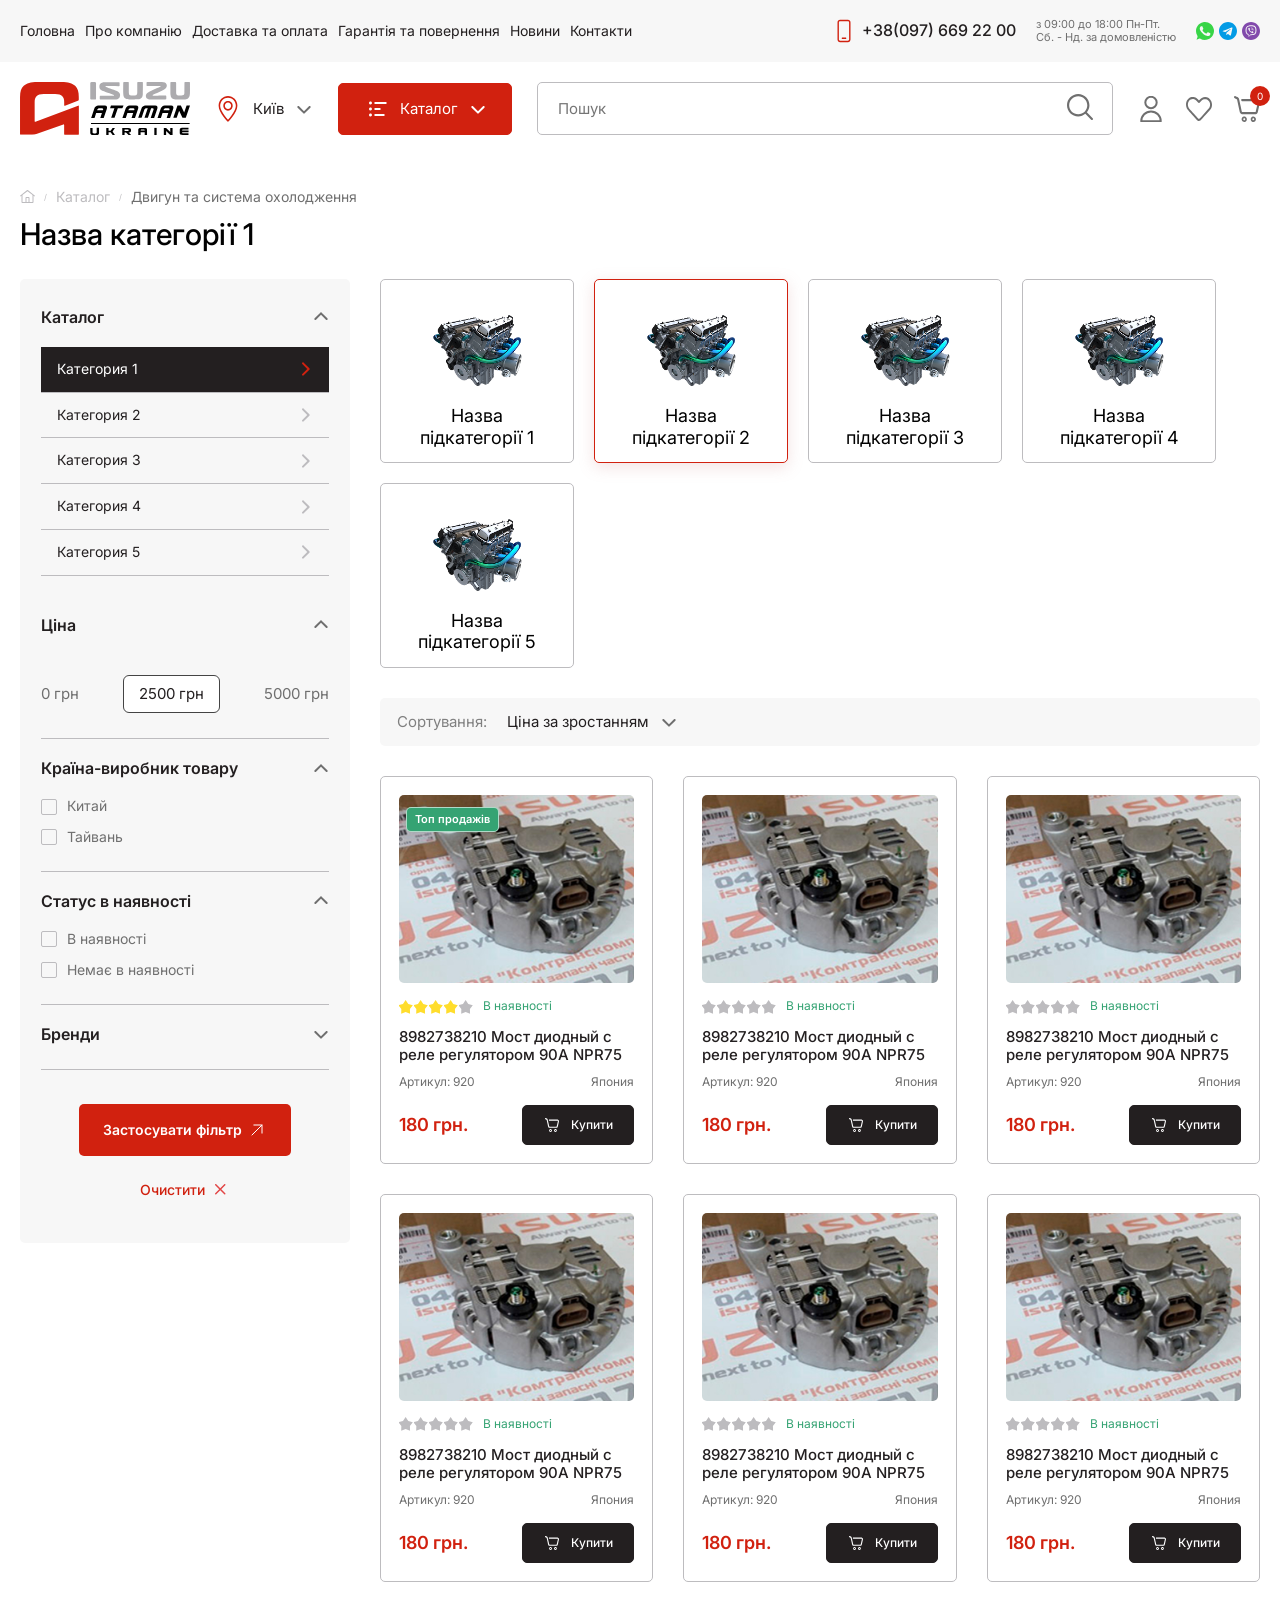
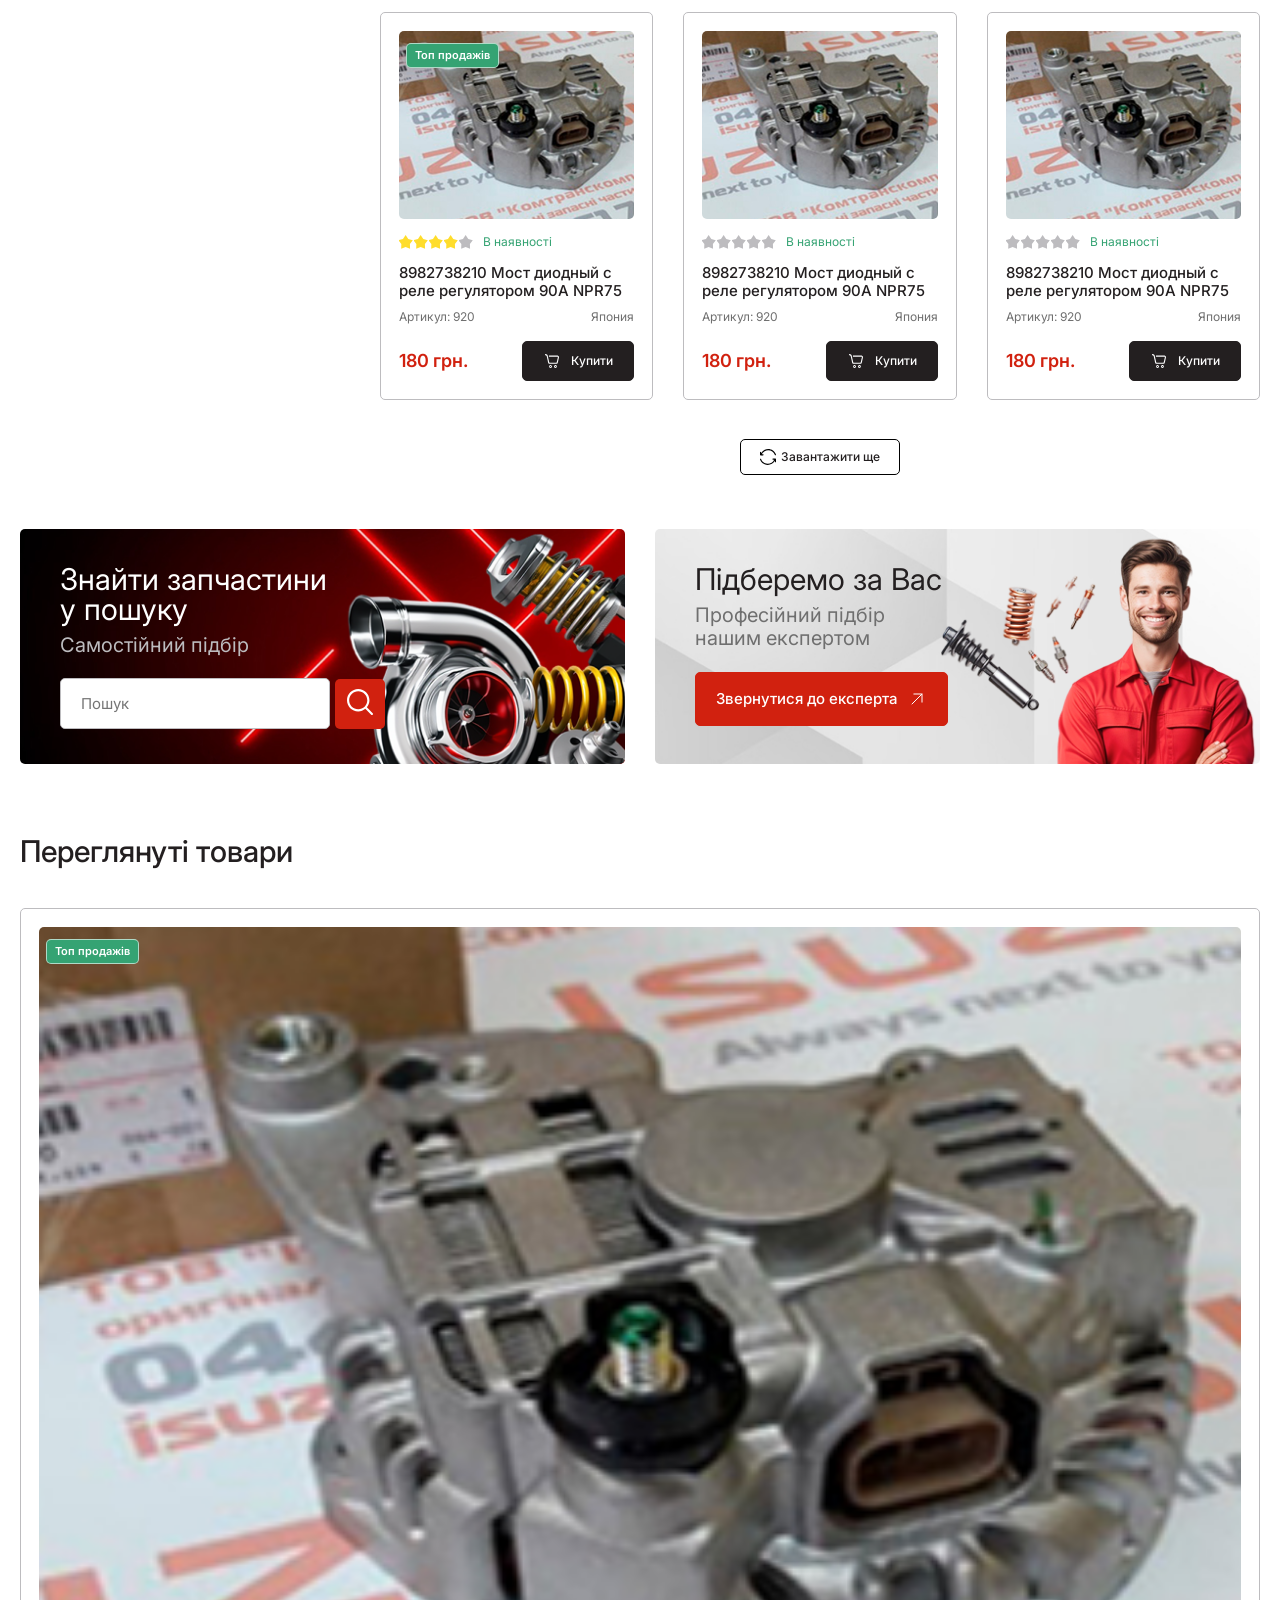
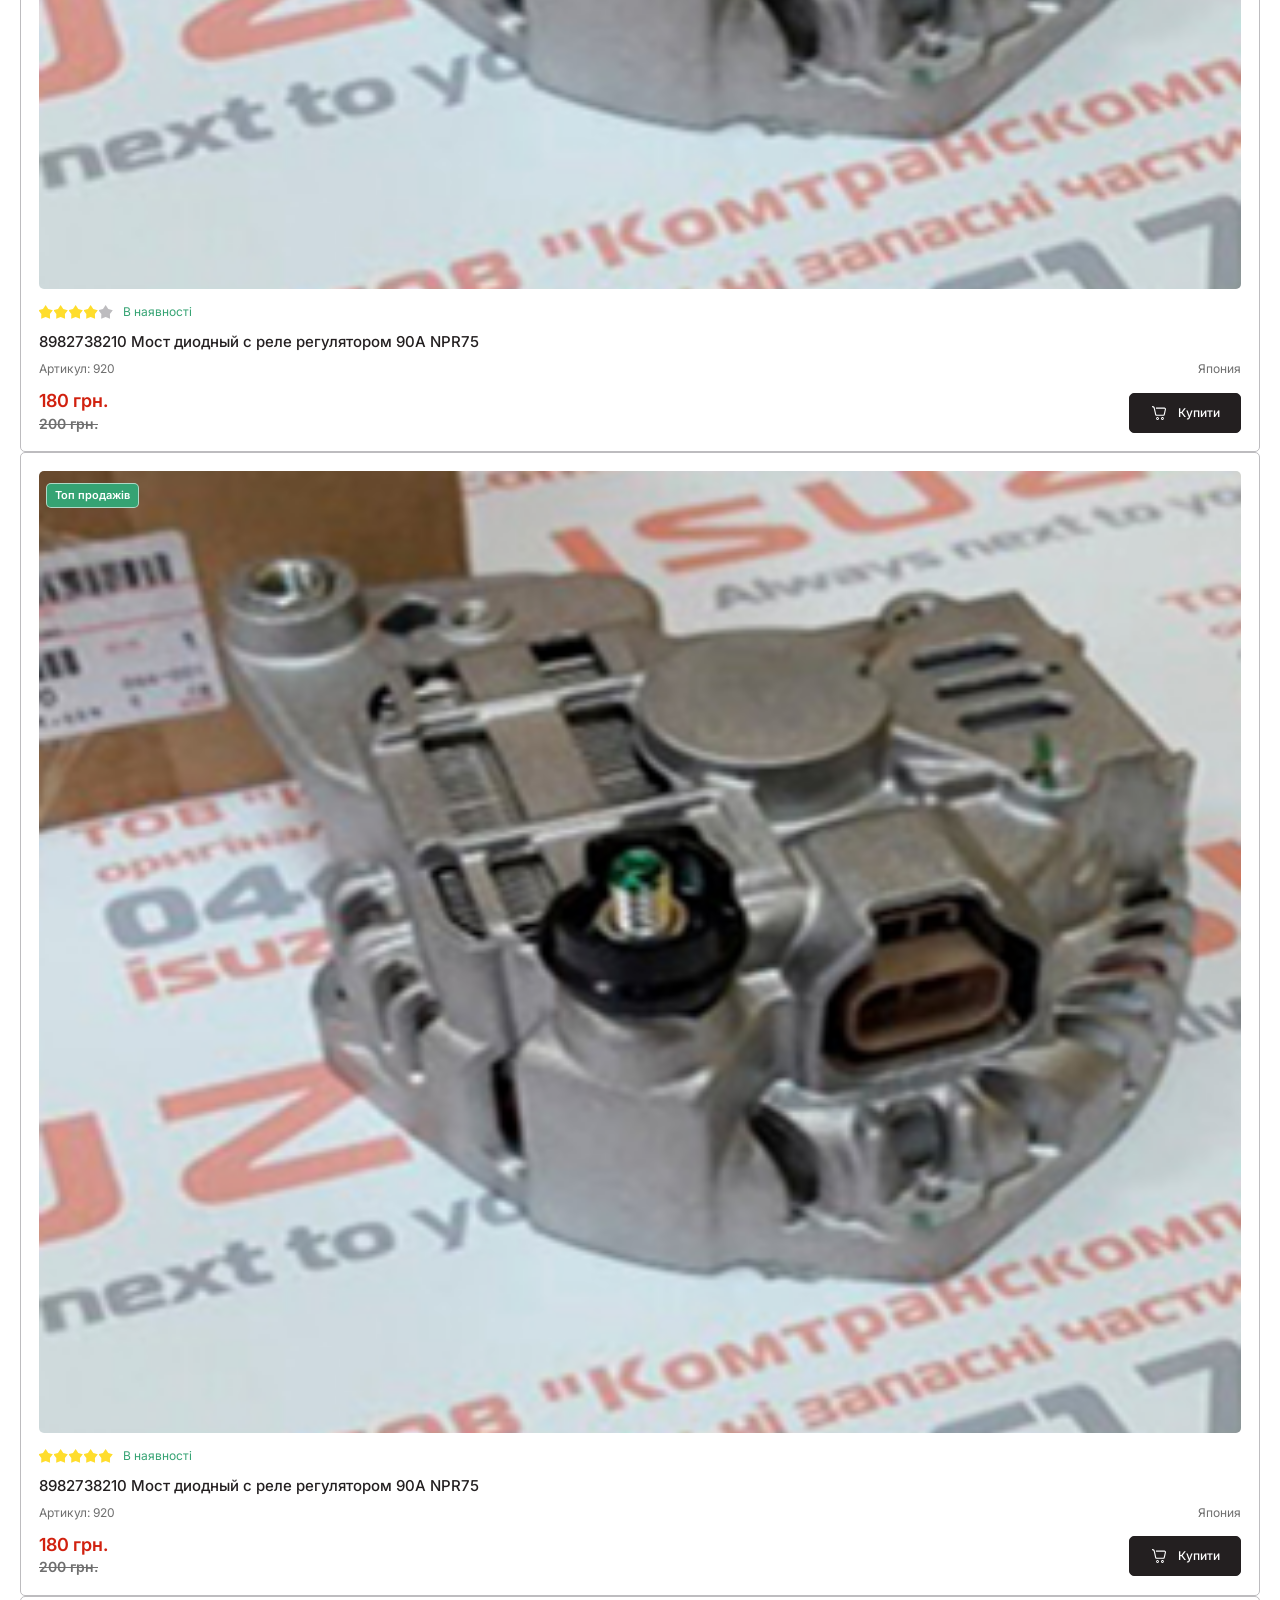
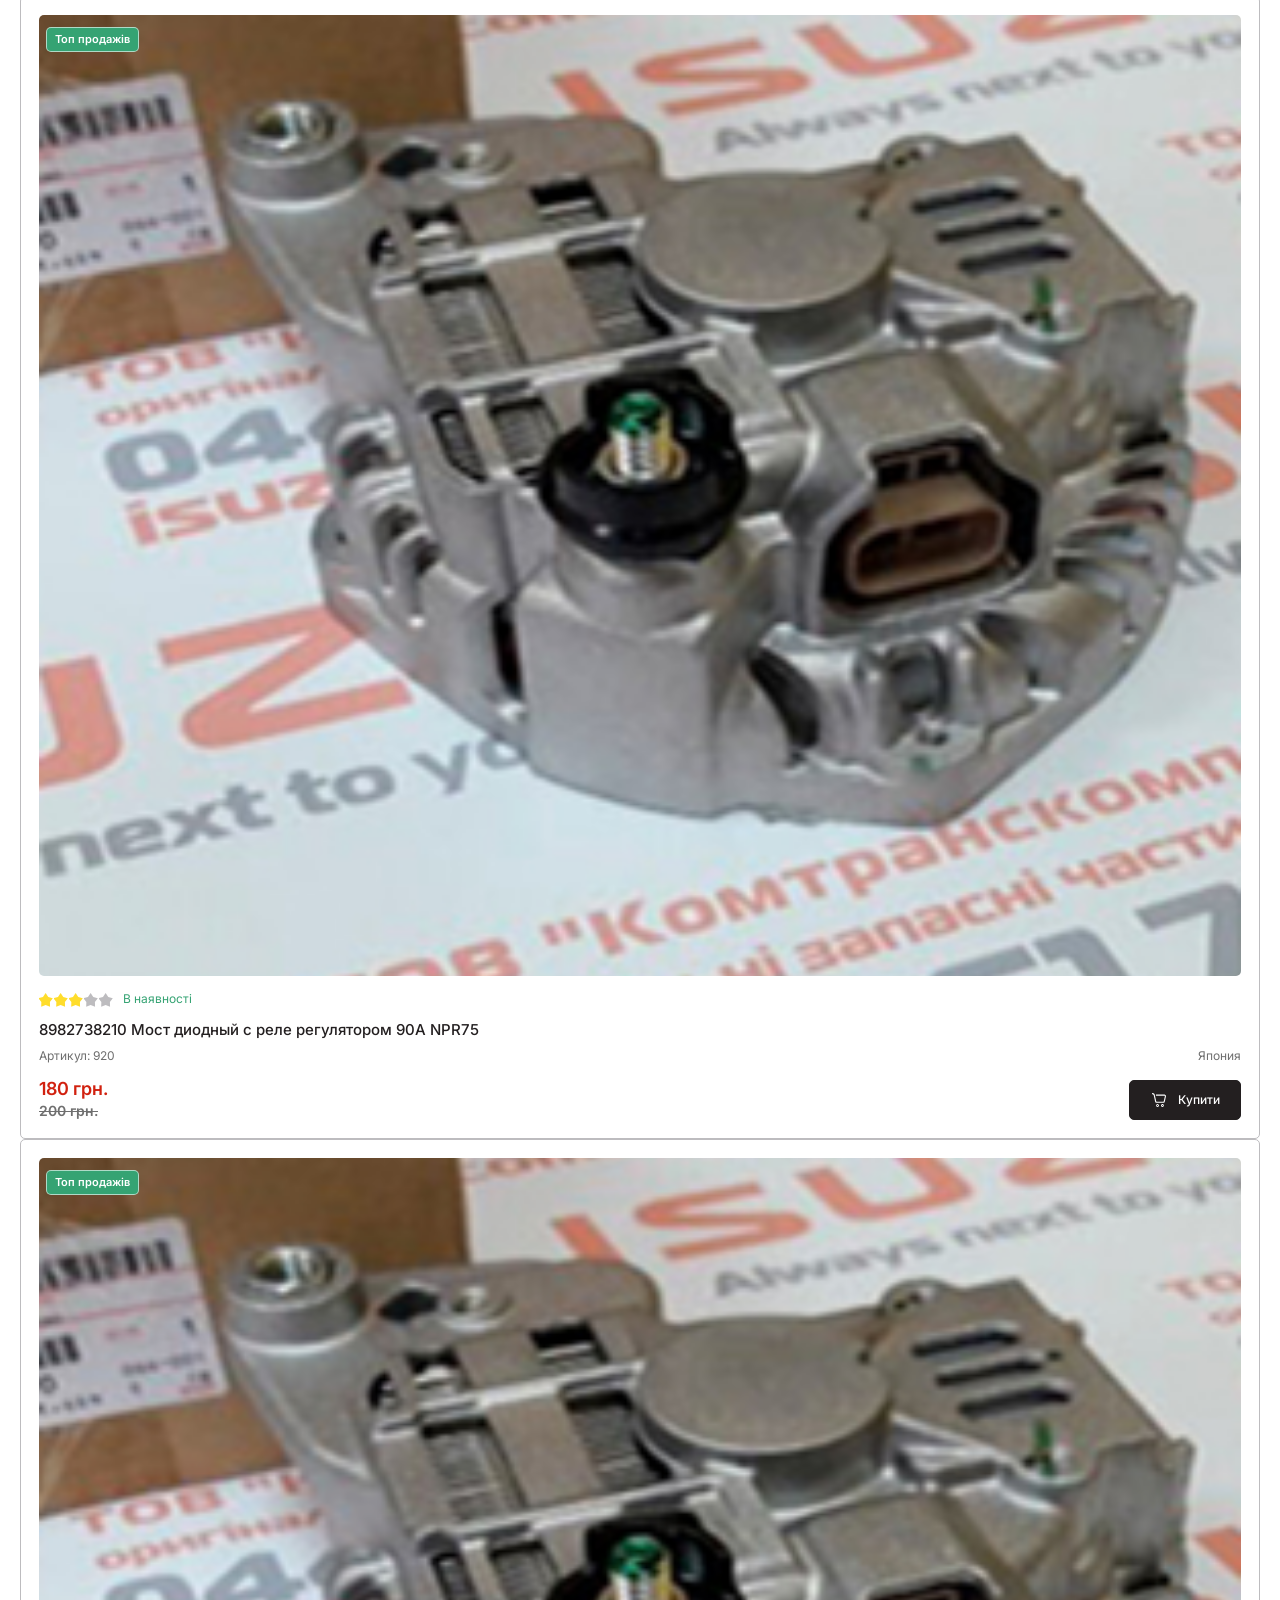
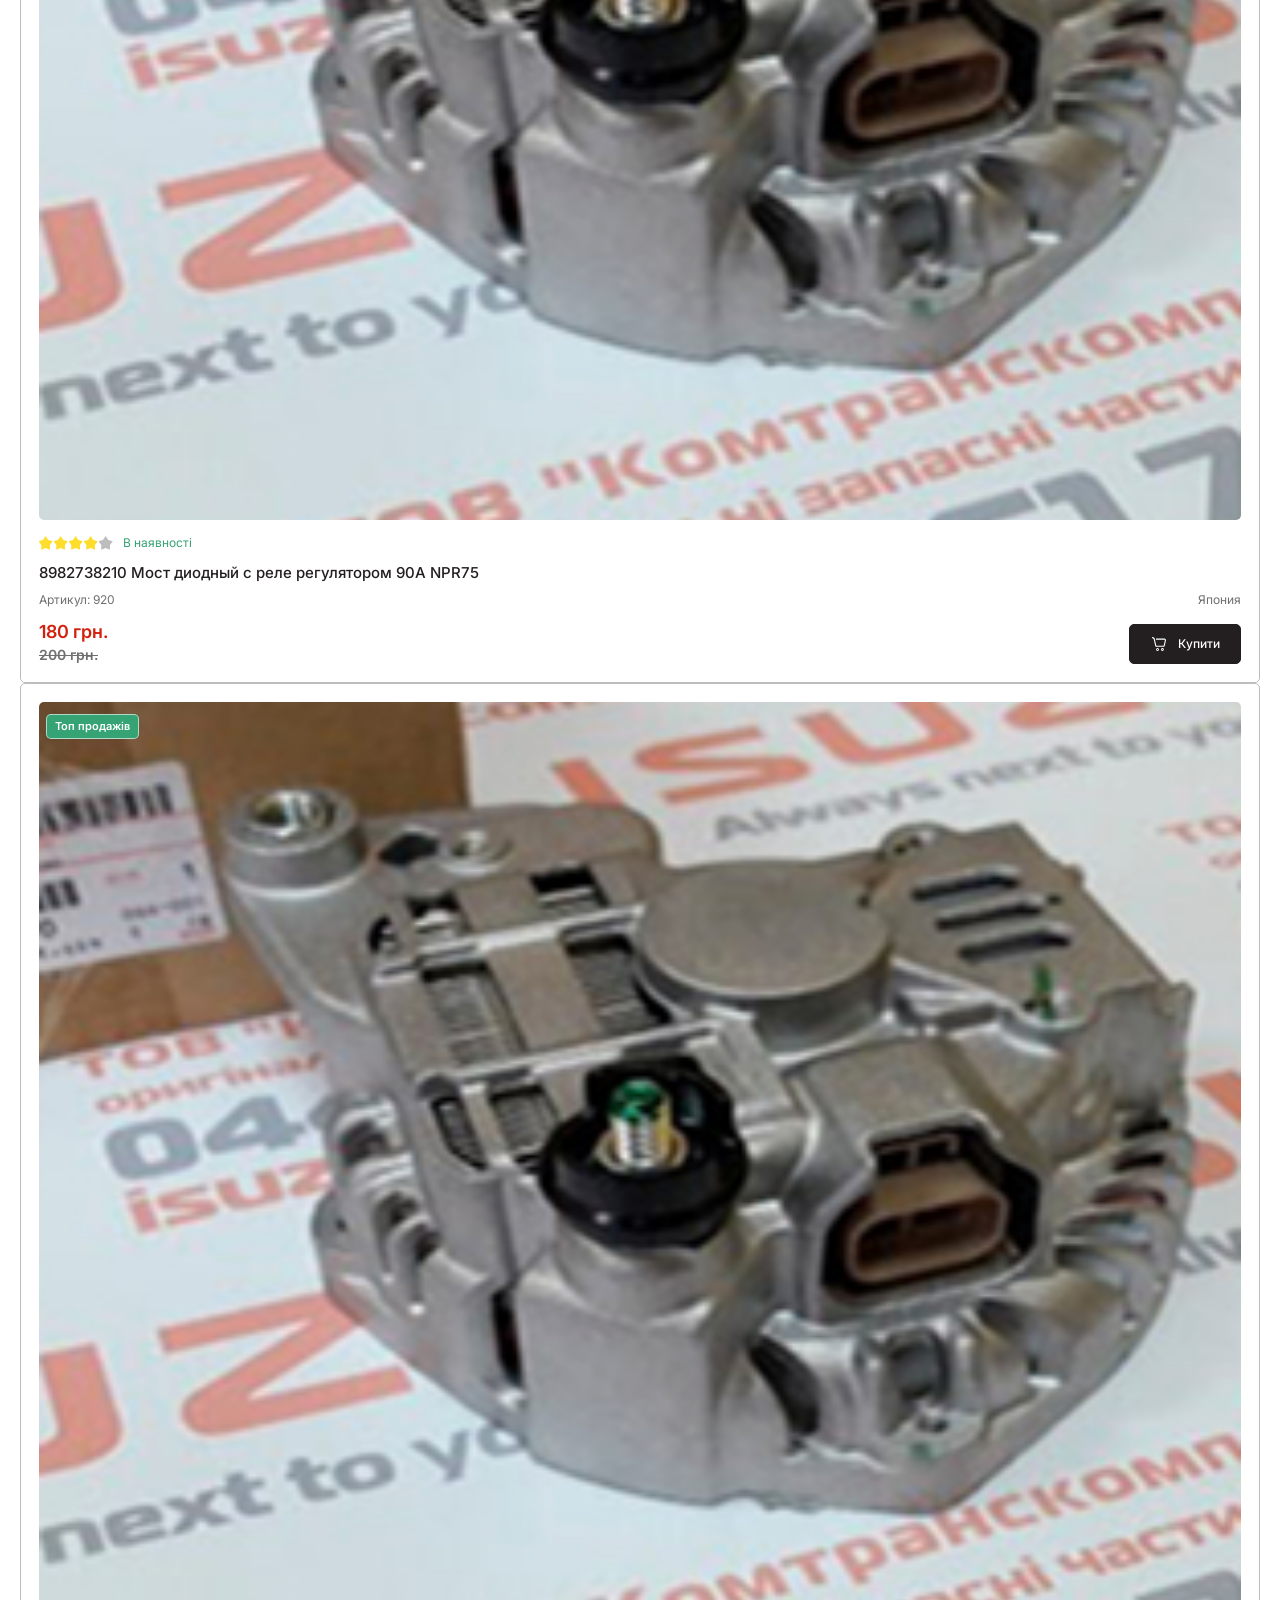
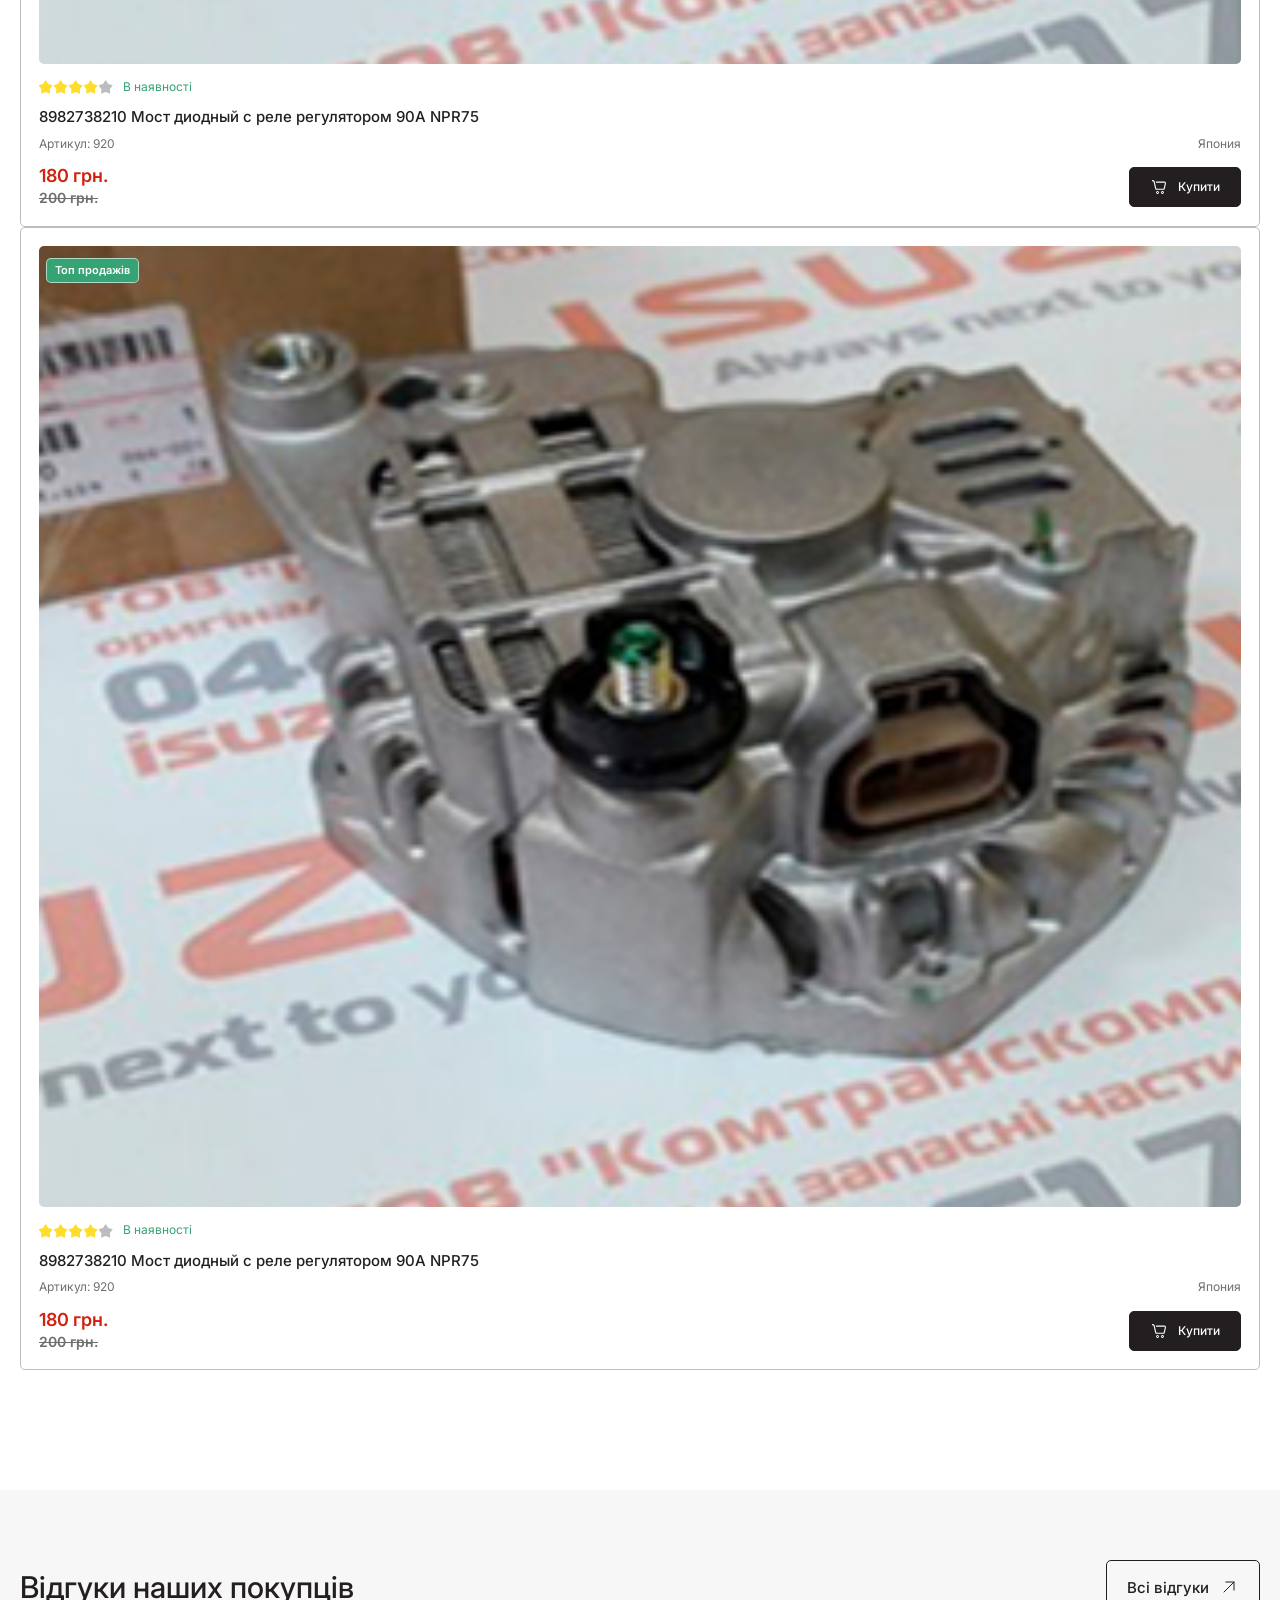
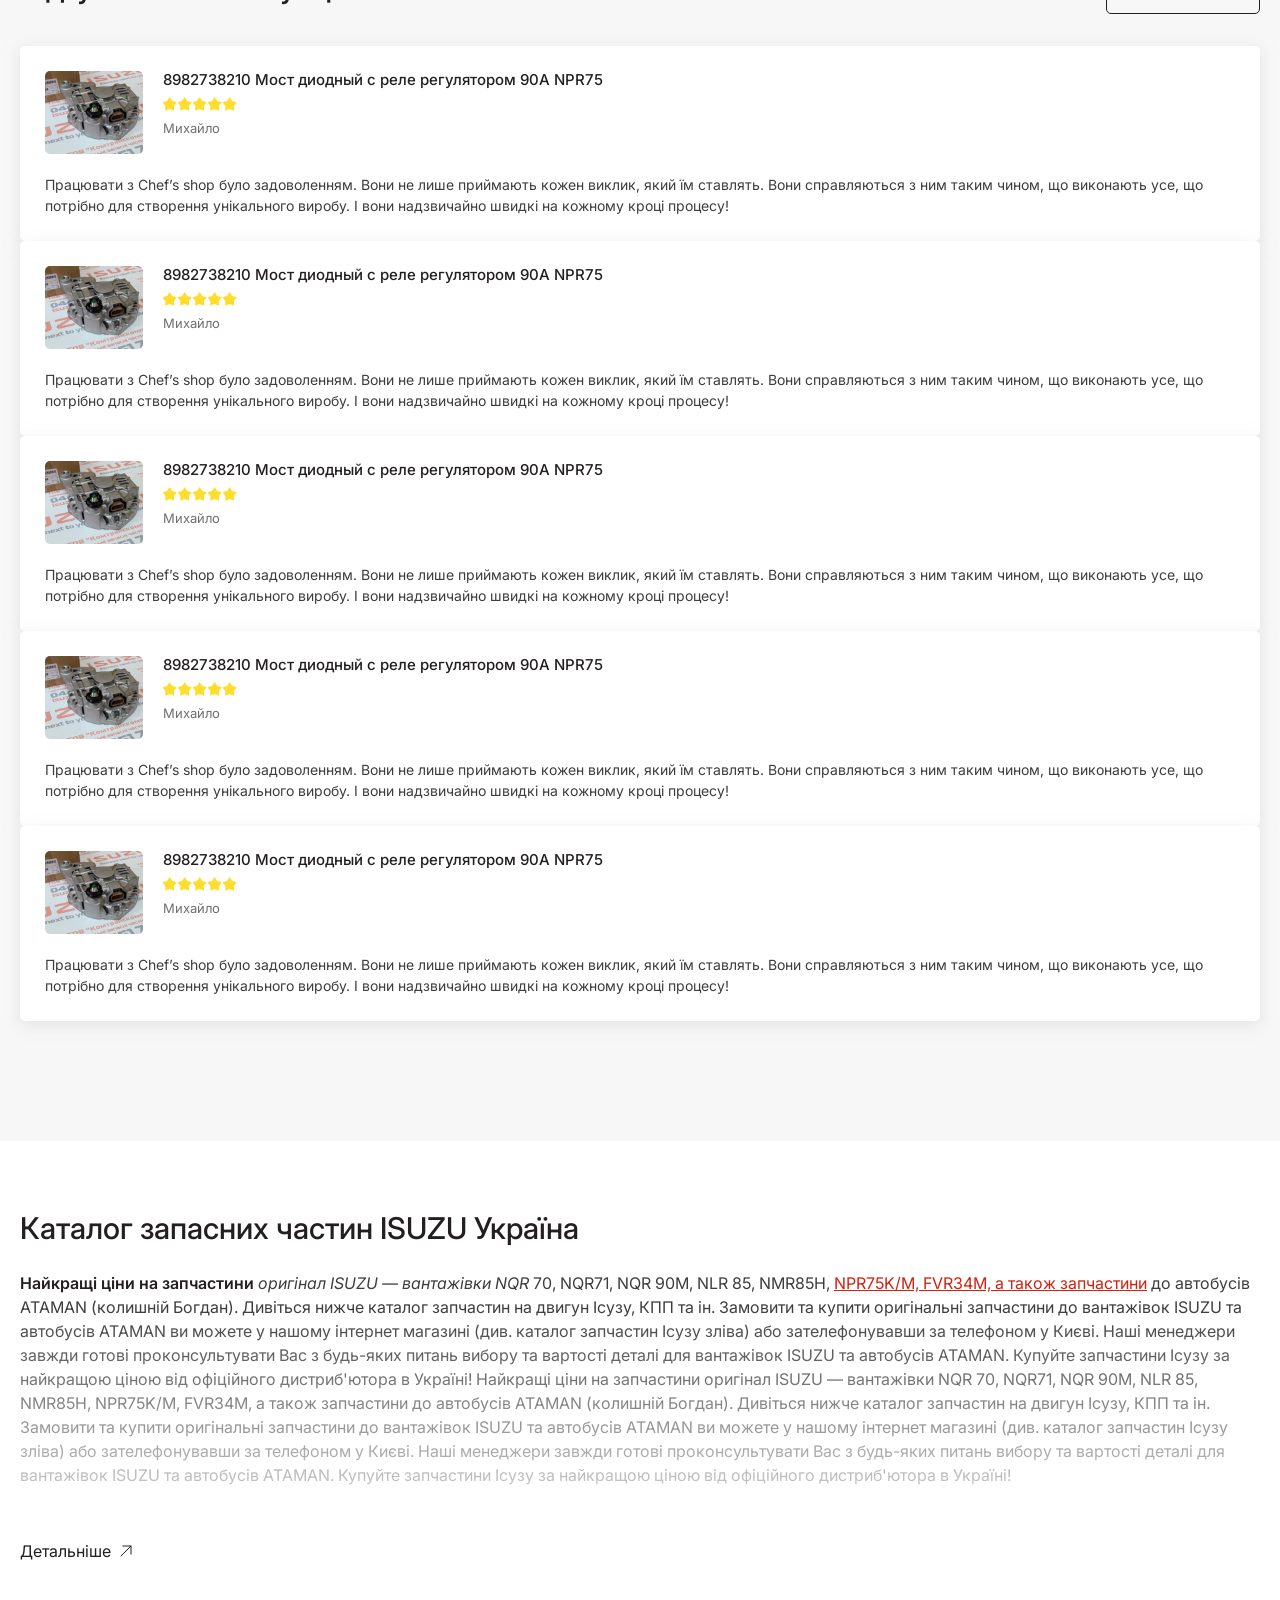
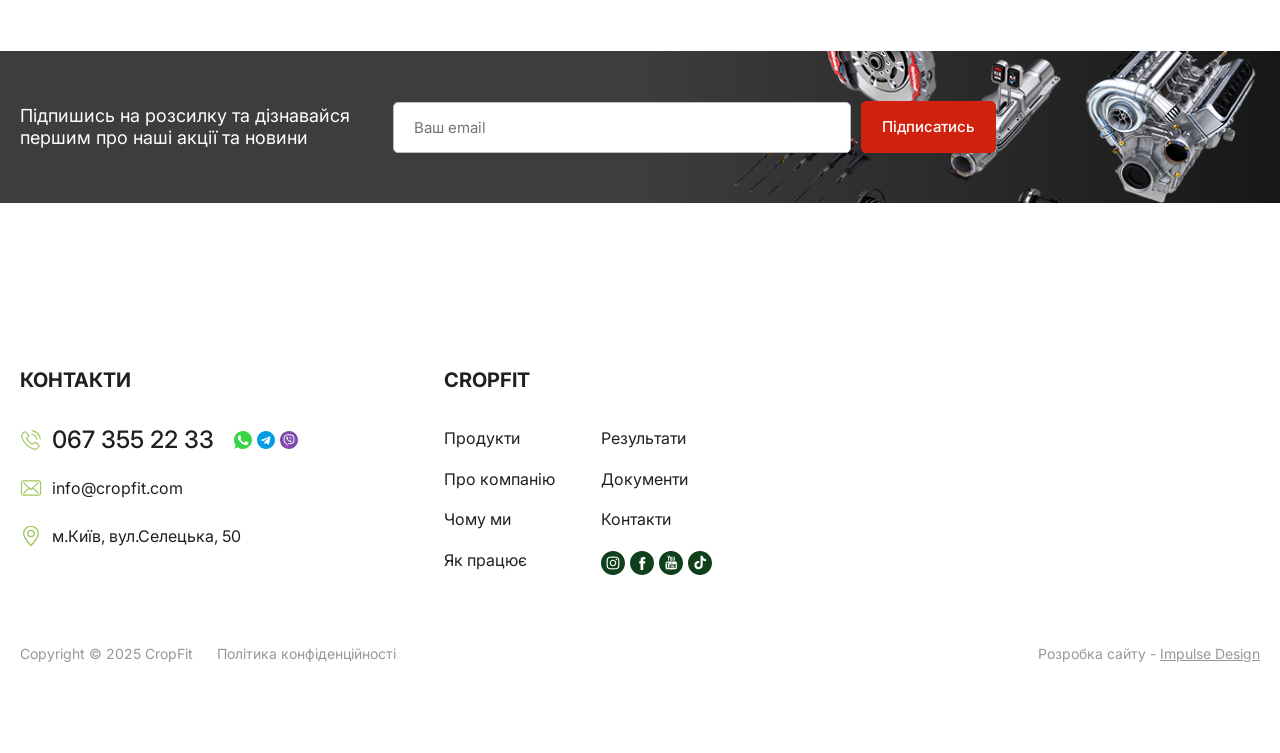
==== commit 61c74918: "commit" ====
--- a/catalog.html
+++ b/catalog.html
@@ -347,7 +347,7 @@
             <aside class="catalog-sidebar">
                 <div class="catalog-sidebar__inner">
                     <div class="filter-group active">
-                        <button class="filter-group__header">
+                        <button class="filter-group__header" type="button">
                             <span class="filter-group__title">Каталог</span>
                             <span class="filter-group__arrow"></span>
                         </button>
@@ -390,7 +390,7 @@
 
                     <div class="catalog-sidebar__filters">
                         <div class="filter-group filters active">
-                            <button class="filter-group__header">
+                            <button class="filter-group__header" type="button">
                                 <span class="filter-group__title">Ціна</span>
                                 <span class="filter-group__arrow"></span>
                             </button>
@@ -423,7 +423,7 @@
 
 
                         <div class="filter-group filters active">
-                            <button class="filter-group__header">
+                            <button class="filter-group__header" type="button">
                                 <span class="filter-group__title">Країна-виробник товару</span>
                                 <span class="filter-group__arrow"></span>
                             </button>
@@ -445,7 +445,7 @@
 
 
                         <div class="filter-group filters active">
-                            <button class="filter-group__header">
+                            <button class="filter-group__header" type="button">
                                 <span class="filter-group__title">Статус в наявності</span>
                                 <span class="filter-group__arrow"></span>
                             </button>
@@ -467,7 +467,7 @@
 
 
                         <div class="filter-group filters">
-                            <button class="filter-group__header">
+                            <button class="filter-group__header" type="button">
                                 <span class="filter-group__title">Бренди</span>
                                 <span class="filter-group__arrow"></span>
                             </button>
@@ -478,8 +478,8 @@
 
 
                     <div class="catalog-sidebar__actions">
-                        <button class="catalog-sidebar__apply">Застосувати фільтр</button>
-                        <button class="catalog-sidebar__reset">Очистити</button>
+                        <button class="catalog-sidebar__apply" type="submit">Застосувати фільтр</button>
+                        <button class="catalog-sidebar__reset" type="reset">Очистити</button>
                     </div>
                 </div>
             </aside>
@@ -530,262 +530,315 @@
 
                     </div>
                     <div class="catalog-grid">
-                       <article class="product-card">
-                            <div class="product-card__image-wrapper">
-                                <img src="./assets/product.jpg" alt="product" class="img">
-                                <span class="badge">Топ продажів</span>
-                            </div>
-                            <div class="rating-container">
-                                <div class="rating">
-                                    <span class="star active"></span>
-                                    <span class="star active"></span>
-                                    <span class="star active"></span>
-                                    <span class="star active"></span>
-                                    <span class="star"></span>
-                                </div>
-                                <span class="in-stock">В наявності</span>
-                            </div>
-                            <div class="product-card__content">
-                                <h3 class="product-card__title">8982738210 Мост диодный с реле регулятором 90А NPR75
-                                </h3>
-                                <div class="product-card__meta">
-                                    <p class="product-card__info">Артикул: 920</p>
+                            <div class="productCard">
+                                <div class="productCard__labels">
+                                    <div class="productCard__labels-item green">Топ продажів</div>
+                                </div>
+                                <a href="./product.html" class="productCard__image">
+                                    <img src="./assets/product.jpg" alt="">
+                                </a>
+                                <div class="productCard__rating">
+                                    <div class="productCard__rating-stars rating-stars" data-rating="4">
+                                        <span></span>
+                                        <span></span>
+                                        <span></span>
+                                        <span></span>
+                                        <span></span>
+                                    </div>
+                                    <div class="productCard__status in-stock">В наявності</div>
+                                    <!-- <div class="productCard__status out-of-stock">Не в наявності</div> -->
+                                </div>
+                                <a href="./product.html" class="productCard__title">8982738210 Мост диодный с реле
+                                    регулятором 90А NPR75</a>
+                                <div class="productCard__details">
+                                    <span>Артикул: 920</span>
                                     <span>Япония</span>
                                 </div>
-                                <div class="product-card__footer">
-                                    <span class="product-card__price">180 грн.</span>
-                                    <button class="product-card__buy">Купити</button>
-                                </div>
-                            </div>
-                        </article>
-                        <article class="product-card">
-                            <div class="product-card__image-wrapper">
-                                <img src="./assets/product.jpg" alt="product" class="img">
-                                <span class="">Топ продажів</span>
-                            </div>
-                            <div class="rating-container">
-                                <div class="rating">
-                                    <span class="star"></span>
-                                    <span class="star"></span>
-                                    <span class="star"></span>
-                                    <span class="star "></span>
-                                    <span class="star"></span>
-                                </div>
-                                <span class="in-stock">В наявності</span>
-                            </div>
-                            <div class="product-card__content">
-                                <h3 class="product-card__title">8982738210 Мост диодный с реле регулятором 90А NPR75
-                                </h3>
-                                <div class="product-card__meta">
-                                    <p class="product-card__info">Артикул: 920</p>
+                                <div class="productCard__bottom">
+                                    <div class="productCard__price">
+                                        180 грн.
+                                    </div>
+                                    <div class="productCard__btn btn btn-3">
+                                        <div class="productCard__btn-cart"></div>
+                                        <span>Купити</span>
+                                    </div>
+                                </div>
+                            </div>
+                            <div class="productCard">
+                                <div class="productCard__labels">
+                                    <!-- <div class="productCard__labels-item green">Топ продажів</div> -->
+                                </div>
+                                <a href="./product.html" class="productCard__image">
+                                    <img src="./assets/product.jpg" alt="">
+                                </a>
+                                <div class="productCard__rating">
+                                    <div class="productCard__rating-stars rating-stars" data-rating="0">
+                                        <span></span>
+                                        <span></span>
+                                        <span></span>
+                                        <span></span>
+                                        <span></span>
+                                    </div>
+                                    <div class="productCard__status in-stock">В наявності</div>
+                                    <!-- <div class="productCard__status out-of-stock">Не в наявності</div> -->
+                                </div>
+                                <a href="./product.html" class="productCard__title">8982738210 Мост диодный с реле
+                                    регулятором 90А NPR75</a>
+                                <div class="productCard__details">
+                                    <span>Артикул: 920</span>
                                     <span>Япония</span>
                                 </div>
-                                <div class="product-card__footer">
-                                    <span class="product-card__price">180 грн.</span>
-                                    <button class="product-card__buy">Купити</button>
-                                </div>
-                            </div>
-                        </article>
-                        <article class="product-card">
-                            <div class="product-card__image-wrapper">
-                                <img src="./assets/product.jpg" alt="product" class="img">
-                                <span class="">Топ продажів</span>
-                            </div>
-                            <div class="rating-container">
-                                <div class="rating">
-                                    <span class="star "></span>
-                                    <span class="star "></span>
-                                    <span class="star "></span>
-                                    <span class="star "></span>
-                                    <span class="star"></span>
-                                </div>
-                                <span class="in-stock">В наявності</span>
-                            </div>
-                            <div class="product-card__content">
-                                <h3 class="product-card__title">8982738210 Мост диодный с реле регулятором 90А NPR75
-                                </h3>
-                                <div class="product-card__meta">
-                                    <p class="product-card__info">Артикул: 920</p>
+                                <div class="productCard__bottom">
+                                    <div class="productCard__price">
+                                        180 грн.
+                                    </div>
+                                    <div class="productCard__btn btn btn-3">
+                                        <div class="productCard__btn-cart"></div>
+                                        <span>Купити</span>
+                                    </div>
+                                </div>
+                            </div>
+                            <div class="productCard">
+                                <div class="productCard__labels">
+                                    <!-- <div class="productCard__labels-item green">Топ продажів</div> -->
+                                </div>
+                                <a href="./product.html" class="productCard__image">
+                                    <img src="./assets/product.jpg" alt="">
+                                </a>
+                                <div class="productCard__rating">
+                                    <div class="productCard__rating-stars rating-stars" data-rating="0">
+                                        <span></span>
+                                        <span></span>
+                                        <span></span>
+                                        <span></span>
+                                        <span></span>
+                                    </div>
+                                    <div class="productCard__status in-stock">В наявності</div>
+                                    <!-- <div class="productCard__status out-of-stock">Не в наявності</div> -->
+                                </div>
+                                <a href="./product.html" class="productCard__title">8982738210 Мост диодный с реле
+                                    регулятором 90А NPR75</a>
+                                <div class="productCard__details">
+                                    <span>Артикул: 920</span>
                                     <span>Япония</span>
                                 </div>
-                                <div class="product-card__footer">
-                                    <span class="product-card__price">180 грн.</span>
-                                    <button class="product-card__buy">Купити</button>
-                                </div>
-                            </div>
-                        </article>
-                        <article class="product-card">
-                            <div class="product-card__image-wrapper">
-                                <img src="./assets/product.jpg" alt="product" class="img">
-                                <span class="">Топ продажів</span>
-                            </div>
-                            <div class="rating-container">
-                                <div class="rating">
-                                    <span class="star "></span>
-                                    <span class="star "></span>
-                                    <span class="star "></span>
-                                    <span class="star "></span>
-                                    <span class="star"></span>
-                                </div>
-                                <span class="in-stock">В наявності</span>
-                            </div>
-                            <div class="product-card__content">
-                                <h3 class="product-card__title">8982738210 Мост диодный с реле регулятором 90А NPR75
-                                </h3>
-                                <div class="product-card__meta">
-                                    <p class="product-card__info">Артикул: 920</p>
+                                <div class="productCard__bottom">
+                                    <div class="productCard__price">
+                                        180 грн.
+                                    </div>
+                                    <div class="productCard__btn btn btn-3">
+                                        <div class="productCard__btn-cart"></div>
+                                        <span>Купити</span>
+                                    </div>
+                                </div>
+                            </div>
+                            <div class="productCard">
+                                <div class="productCard__labels">
+                                    <!-- <div class="productCard__labels-item green">Топ продажів</div> -->
+                                </div>
+                                <a href="./product.html" class="productCard__image">
+                                    <img src="./assets/product.jpg" alt="">
+                                </a>
+                                <div class="productCard__rating">
+                                    <div class="productCard__rating-stars rating-stars" data-rating="0">
+                                        <span></span>
+                                        <span></span>
+                                        <span></span>
+                                        <span></span>
+                                        <span></span>
+                                    </div>
+                                    <div class="productCard__status in-stock">В наявності</div>
+                                    <!-- <div class="productCard__status out-of-stock">Не в наявності</div> -->
+                                </div>
+                                <a href="./product.html" class="productCard__title">8982738210 Мост диодный с реле
+                                    регулятором 90А NPR75</a>
+                                <div class="productCard__details">
+                                    <span>Артикул: 920</span>
                                     <span>Япония</span>
                                 </div>
-                                <div class="product-card__footer">
-                                    <span class="product-card__price">180 грн.</span>
-                                    <button class="product-card__buy">Купити</button>
-                                </div>
-                            </div>
-                        </article>
-                        <article class="product-card">
-                            <div class="product-card__image-wrapper">
-                                <img src="./assets/product.jpg" alt="product" class="img">
-                                <span class="">Топ продажів</span>
-                            </div>
-                            <div class="rating-container">
-                                <div class="rating">
-                                    <span class="star "></span>
-                                    <span class="star "></span>
-                                    <span class="star "></span>
-                                    <span class="star "></span>
-                                    <span class="star"></span>
-                                </div>
-                                <span class="in-stock">В наявності</span>
-                            </div>
-                            <div class="product-card__content">
-                                <h3 class="product-card__title">8982738210 Мост диодный с реле регулятором 90А NPR75
-                                </h3>
-                                <div class="product-card__meta">
-                                    <p class="product-card__info">Артикул: 920</p>
+                                <div class="productCard__bottom">
+                                    <div class="productCard__price">
+                                        180 грн.
+                                    </div>
+                                    <div class="productCard__btn btn btn-3">
+                                        <div class="productCard__btn-cart"></div>
+                                        <span>Купити</span>
+                                    </div>
+                                </div>
+                            </div>
+                            <div class="productCard">
+                                <div class="productCard__labels">
+                                    <!-- <div class="productCard__labels-item green">Топ продажів</div> -->
+                                </div>
+                                <a href="./product.html" class="productCard__image">
+                                    <img src="./assets/product.jpg" alt="">
+                                </a>
+                                <div class="productCard__rating">
+                                    <div class="productCard__rating-stars rating-stars" data-rating="0">
+                                        <span></span>
+                                        <span></span>
+                                        <span></span>
+                                        <span></span>
+                                        <span></span>
+                                    </div>
+                                    <div class="productCard__status in-stock">В наявності</div>
+                                    <!-- <div class="productCard__status out-of-stock">Не в наявності</div> -->
+                                </div>
+                                <a href="./product.html" class="productCard__title">8982738210 Мост диодный с реле
+                                    регулятором 90А NPR75</a>
+                                <div class="productCard__details">
+                                    <span>Артикул: 920</span>
                                     <span>Япония</span>
                                 </div>
-                                <div class="product-card__footer">
-                                    <span class="product-card__price">180 грн.</span>
-                                    <button class="product-card__buy">Купити</button>
-                                </div>
-                            </div>
-                        </article>
-                        <article class="product-card">
-                            <div class="product-card__image-wrapper">
-                                <img src="./assets/product.jpg" alt="product" class="img">
-                                <span class="">Топ продажів</span>
-                            </div>
-                            <div class="rating-container">
-                                <div class="rating">
-                                    <span class="star "></span>
-                                    <span class="star "></span>
-                                    <span class="star "></span>
-                                    <span class="star "></span>
-                                    <span class="star"></span>
-                                </div>
-                                <span class="in-stock">В наявності</span>
-                            </div>
-                            <div class="product-card__content">
-                                <h3 class="product-card__title">8982738210 Мост диодный с реле регулятором 90А NPR75
-                                </h3>
-                                <div class="product-card__meta">
-                                    <p class="product-card__info">Артикул: 920</p>
+                                <div class="productCard__bottom">
+                                    <div class="productCard__price">
+                                        180 грн.
+                                    </div>
+                                    <div class="productCard__btn btn btn-3">
+                                        <div class="productCard__btn-cart"></div>
+                                        <span>Купити</span>
+                                    </div>
+                                </div>
+                            </div>
+                            <div class="productCard">
+                                <div class="productCard__labels">
+                                    <!-- <div class="productCard__labels-item green">Топ продажів</div> -->
+                                </div>
+                                <a href="./product.html" class="productCard__image">
+                                    <img src="./assets/product.jpg" alt="">
+                                </a>
+                                <div class="productCard__rating">
+                                    <div class="productCard__rating-stars rating-stars" data-rating="0">
+                                        <span></span>
+                                        <span></span>
+                                        <span></span>
+                                        <span></span>
+                                        <span></span>
+                                    </div>
+                                    <div class="productCard__status in-stock">В наявності</div>
+                                    <!-- <div class="productCard__status out-of-stock">Не в наявності</div> -->
+                                </div>
+                                <a href="./product.html" class="productCard__title">8982738210 Мост диодный с реле
+                                    регулятором 90А NPR75</a>
+                                <div class="productCard__details">
+                                    <span>Артикул: 920</span>
                                     <span>Япония</span>
                                 </div>
-                                <div class="product-card__footer">
-                                    <span class="product-card__price">180 грн.</span>
-                                    <button class="product-card__buy">Купити</button>
-                                </div>
-                            </div>
-                        </article>
-                        <article class="product-card">
-                            <div class="product-card__image-wrapper">
-                                <img src="./assets/product.jpg" alt="product" class="img">
-                                <span class="badge">Топ продажів</span>
-                            </div>
-                            <div class="rating-container">
-                                <div class="rating">
-                                    <span class="star active"></span>
-                                    <span class="star active"></span>
-                                    <span class="star active"></span>
-                                    <span class="star active"></span>
-                                    <span class="star"></span>
-                                </div>
-                                <span class="in-stock">В наявності</span>
-                            </div>
-                            <div class="product-card__content">
-                                <h3 class="product-card__title">8982738210 Мост диодный с реле регулятором 90А NPR75
-                                </h3>
-                                <div class="product-card__meta">
-                                    <p class="product-card__info">Артикул: 920</p>
+                                <div class="productCard__bottom">
+                                    <div class="productCard__price">
+                                        180 грн.
+                                    </div>
+                                    <div class="productCard__btn btn btn-3">
+                                        <div class="productCard__btn-cart"></div>
+                                        <span>Купити</span>
+                                    </div>
+                                </div>
+                            </div>
+                            <div class="productCard">
+                                <div class="productCard__labels">
+                                    <div class="productCard__labels-item green">Топ продажів</div>
+                                </div>
+                                <a href="./product.html" class="productCard__image">
+                                    <img src="./assets/product.jpg" alt="">
+                                </a>
+                                <div class="productCard__rating">
+                                    <div class="productCard__rating-stars rating-stars" data-rating="4">
+                                        <span></span>
+                                        <span></span>
+                                        <span></span>
+                                        <span></span>
+                                        <span></span>
+                                    </div>
+                                    <div class="productCard__status in-stock">В наявності</div>
+                                    <!-- <div class="productCard__status out-of-stock">Не в наявності</div> -->
+                                </div>
+                                <a href="./product.html" class="productCard__title">8982738210 Мост диодный с реле
+                                    регулятором 90А NPR75</a>
+                                <div class="productCard__details">
+                                    <span>Артикул: 920</span>
                                     <span>Япония</span>
                                 </div>
-                                <div class="product-card__footer">
-                                    <span class="product-card__price">180 грн.</span>
-                                    <button class="product-card__buy">Купити</button>
-                                </div>
-                            </div>
-                        </article>
-                        <article class="product-card">
-                            <div class="product-card__image-wrapper">
-                                <img src="./assets/product.jpg" alt="product" class="img">
-                                <span class="">Топ продажів</span>
-                            </div>
-                            <div class="rating-container">
-                                <div class="rating">
-                                    <span class="star "></span>
-                                    <span class="star "></span>
-                                    <span class="star "></span>
-                                    <span class="star "></span>
-                                    <span class="star"></span>
-                                </div>
-                                <span class="in-stock">В наявності</span>
-                            </div>
-                            <div class="product-card__content">
-                                <h3 class="product-card__title">8982738210 Мост диодный с реле регулятором 90А NPR75
-                                </h3>
-                                <div class="product-card__meta">
-                                    <p class="product-card__info">Артикул: 920</p>
+                                <div class="productCard__bottom">
+                                    <div class="productCard__price">
+                                        180 грн.
+                                    </div>
+                                    <div class="productCard__btn btn btn-3">
+                                        <div class="productCard__btn-cart"></div>
+                                        <span>Купити</span>
+                                    </div>
+                                </div>
+                            </div>
+                            <div class="productCard">
+                                <div class="productCard__labels">
+                                    <!-- <div class="productCard__labels-item green">Топ продажів</div> -->
+                                </div>
+                                <a href="./product.html" class="productCard__image">
+                                    <img src="./assets/product.jpg" alt="">
+                                </a>
+                                <div class="productCard__rating">
+                                    <div class="productCard__rating-stars rating-stars" data-rating="0">
+                                        <span></span>
+                                        <span></span>
+                                        <span></span>
+                                        <span></span>
+                                        <span></span>
+                                    </div>
+                                    <div class="productCard__status in-stock">В наявності</div>
+                                    <!-- <div class="productCard__status out-of-stock">Не в наявності</div> -->
+                                </div>
+                                <a href="./product.html" class="productCard__title">8982738210 Мост диодный с реле
+                                    регулятором 90А NPR75</a>
+                                <div class="productCard__details">
+                                    <span>Артикул: 920</span>
                                     <span>Япония</span>
                                 </div>
-                                <div class="product-card__footer">
-                                    <span class="product-card__price">180 грн.</span>
-                                    <button class="product-card__buy">Купити</button>
-                                </div>
-                            </div>
-                        </article>
-                        <article class="product-card">
-                            <div class="product-card__image-wrapper">
-                                <img src="./assets/product.jpg" alt="product" class="img">
-                                <span class="">Топ продажів</span>
-                            </div>
-                            <div class="rating-container">
-                                <div class="rating">
-                                    <span class="star "></span>
-                                    <span class="star "></span>
-                                    <span class="star "></span>
-                                    <span class="star "></span>
-                                    <span class="star"></span>
-                                </div>
-                                <span class="in-stock">В наявності</span>
-                            </div>
-                            <div class="product-card__content">
-                                <h3 class="product-card__title">8982738210 Мост диодный с реле регулятором 90А NPR75
-                                </h3>
-                                <div class="product-card__meta">
-                                    <p class="product-card__info">Артикул: 920</p>
+                                <div class="productCard__bottom">
+                                    <div class="productCard__price">
+                                        180 грн.
+                                    </div>
+                                    <div class="productCard__btn btn btn-3">
+                                        <div class="productCard__btn-cart"></div>
+                                        <span>Купити</span>
+                                    </div>
+                                </div>
+                            </div>
+                            <div class="productCard">
+                                <div class="productCard__labels">
+                                    <!-- <div class="productCard__labels-item green">Топ продажів</div> -->
+                                </div>
+                                <a href="./product.html" class="productCard__image">
+                                    <img src="./assets/product.jpg" alt="">
+                                </a>
+                                <div class="productCard__rating">
+                                    <div class="productCard__rating-stars rating-stars" data-rating="0">
+                                        <span></span>
+                                        <span></span>
+                                        <span></span>
+                                        <span></span>
+                                        <span></span>
+                                    </div>
+                                    <div class="productCard__status in-stock">В наявності</div>
+                                    <!-- <div class="productCard__status out-of-stock">Не в наявності</div> -->
+                                </div>
+                                <a href="./product.html" class="productCard__title">8982738210 Мост диодный с реле
+                                    регулятором 90А NPR75</a>
+                                <div class="productCard__details">
+                                    <span>Артикул: 920</span>
                                     <span>Япония</span>
                                 </div>
-                                <div class="product-card__footer">
-                                    <span class="product-card__price">180 грн.</span>
-                                    <button class="product-card__buy">Купити</button>
-                                </div>
-                            </div>
-                        </article>
-
-                        
-                    </div>
-                    <button class="load-more-btn">
+                                <div class="productCard__bottom">
+                                    <div class="productCard__price">
+                                        180 грн.
+                                    </div>
+                                    <div class="productCard__btn btn btn-3">
+                                        <div class="productCard__btn-cart"></div>
+                                        <span>Купити</span>
+                                    </div>
+                                </div>
+                            </div>
+
+                    </div>
+                    <button class="load-more-btn" type="button">
                         Завантажити ще
                     </button>
                 </div>
--- a/css/main.min.css
+++ b/css/main.min.css
@@ -1 +1 @@
-:root{--color-black--rgb: 35, 31, 32;--color-black: #231F20;--color-white--rgb: 255, 255, 255;--color-white: #ffffff;--color-red--rgb: 209, 33, 15;--color-red: #D1210F;--color-grey-050--rgb: 61, 61, 61;--color-grey-050: #3D3D3D;--color-grey-100--rgb: 111, 111, 111;--color-grey-100: #6F6F6F;--color-grey-150--rgb: 189, 188, 191;--color-grey-150: #BDBCBF;--color-grey-200--rgb: 247, 247, 247;--color-grey-200: #F7F7F7;--color-green-100--rgb: 53, 163, 115;--color-green-100: #35A373}*{-webkit-tap-highlight-color:rgba(0,0,0,0)}*,*::before,*::after{box-sizing:border-box}*{-webkit-text-size-adjust:100%;-moz-text-size-adjust:100%;text-size-adjust:100%}@media(max-width: 899px){*{outline:none}}body,input,textarea,button,select{font-family:"Inter",sans-serif}body{--header: 0;--footer: 0}body._lock{overflow:hidden}a{text-decoration:none}p{margin:0}ol,ul{padding:0;margin:0;list-style:none}strong{font-weight:500}html,body{position:relative;color:var(--color-black);background-color:var(--color-white);font-family:"Inter",sans-serif;font-size:16px;line-height:115%;letter-spacing:0;margin:0;padding:0}.container{max-width:1450px;width:100%;padding:0 20px;margin:0 auto}section{padding:70px 0}@media(max-width: 999px){section{padding:50px 0}}@media(max-width: 479px){section{padding:40px 0}}section._grey{background-color:var(--color-grey-200)}h1,.h1{margin:0;font-family:"Inter",sans-serif;font-size:65px;line-height:115%;font-weight:600;color:var(--color-black)}@media(max-width: 1279px){h1,.h1{font-size:48px}}@media(max-width: 999px){h1,.h1{font-size:36px}}@media(max-width: 767px){h1,.h1{font-size:32px}}h1 strong,.h1 strong{color:var(--color-red)}h2,.h2{margin:0;font-family:"Inter",sans-serif;font-size:30px;font-weight:500;line-height:115%;color:var(--color-black)}@media(max-width: 1279px){h2,.h2{font-size:28px}}@media(max-width: 999px){h2,.h2{font-size:26px}}@media(max-width: 767px){h2,.h2{font-size:24px}}h3,.h3{font-family:"Inter",sans-serif;margin:0;font-weight:500;line-height:115%;color:var(--color-black);font-size:24px}@media(max-width: 1279px){h3,.h3{font-size:22px}}@media(max-width: 999px){h3,.h3{font-size:20px}}.btn{display:flex;flex-direction:row;justify-content:center;align-items:center;padding:16px 20px;gap:10px;width:-moz-fit-content;width:fit-content;background:var(--color-red);border:1px solid var(--color-red);border-radius:5px;transition:.2s ease;font-size:15px;font-weight:500;color:var(--color-white);text-align:center;line-height:115%;cursor:pointer;letter-spacing:0em}html:not(.v-mobile) .btn:hover{background:var(--color-white);color:var(--color-red)}html:not(.v-mobile) .btn:hover svg{stroke:var(--color-red)}html:not(.v-mobile) .btn:focus-visible{background:var(--color-white);color:var(--color-red)}html:not(.v-mobile) .btn:focus-visible svg{stroke:var(--color-red)}@media(max-width: 767px){.btn{font-size:14px;padding:12px 16px}}.btn.btn-1{background:rgba(0,0,0,0);color:var(--color-red)}html:not(.v-mobile) .btn.btn-1:hover{background:var(--color-red);color:var(--color-white)}html:not(.v-mobile) .btn.btn-1:hover svg{stroke:var(--color-white)}html:not(.v-mobile) .btn.btn-1:focus-visible{background:var(--color-red);color:var(--color-white)}html:not(.v-mobile) .btn.btn-1:focus-visible svg{stroke:var(--color-white)}.btn.btn-2{background:rgba(0,0,0,0);color:var(--color-black);border:1px solid var(--color-black)}html:not(.v-mobile) .btn.btn-2:hover{background:var(--color-black);color:var(--color-white)}html:not(.v-mobile) .btn.btn-2:hover svg{stroke:var(--color-white)}html:not(.v-mobile) .btn.btn-2:focus-visible{background:var(--color-black);color:var(--color-white)}html:not(.v-mobile) .btn.btn-2:focus-visible svg{stroke:var(--color-white)}.btn.btn-3{border:1px solid var(--color-black);background:var(--color-black);color:var(--color-white)}html:not(.v-mobile) .btn.btn-3:hover{background:rgba(0,0,0,0);color:var(--color-black)}html:not(.v-mobile) .btn.btn-3:hover svg{stroke:var(--color-white)}html:not(.v-mobile) .btn.btn-3:focus-visible{background:rgba(0,0,0,0);color:var(--color-black)}html:not(.v-mobile) .btn.btn-3:focus-visible svg{stroke:var(--color-white)}.btn svg{width:20px;height:auto;transition:.2s ease}.swiper{--swiper-navigation-size: 16px;--swiper-navigation-top-offset: 0;--swiper-navigation-sides-offset: 0;--swiper-pagination-color: var(--color-red);--swiper-pagination-progressbar-bg-color: var(--color-grey-150)}.swiper-bottom{position:relative;display:flex;align-items:center;gap:24px;margin-top:50px}@media(max-width: 767px){.swiper-bottom{margin-top:30px}}.swiper-pagination{position:relative;--swiper-pagination-bottom: 0;--swiper-pagination-left: 0;--swiper-pagination-right: 0;--swiper-pagination-top: 0}.swiper-pagination-pages{white-space:nowrap;font-size:14px}.swiper-pagination-lock+.swiper-buttons{display:none}.swiper-buttons{display:flex;align-items:center;gap:14px}.swiper-button-prev{position:relative;margin:0 !important}.swiper-button-prev:before{content:"";background-image:url("data:image/svg+xml,%3Csvg width='16' height='16' viewBox='0 0 16 16' fill='none' xmlns='http://www.w3.org/2000/svg'%3E%3Cpath d='M15.0711 8.0001H0.928932' stroke='%23231F20' stroke-linecap='round' stroke-linejoin='round'/%3E%3Cpath d='M6.67419 13.7454L0.928952 8.00012L6.67419 2.25488' stroke='%23231F20' stroke-linecap='round' stroke-linejoin='round'/%3E%3C/svg%3E%0A");background-position:center;background-repeat:no-repeat;background-size:cover;display:block;width:100%;height:100%}.swiper-button-prev svg{display:none}.swiper-button-next{position:relative;margin:0 !important}.swiper-button-next:before{content:"";background-image:url("data:image/svg+xml,%3Csvg width='16' height='16' viewBox='0 0 16 16' fill='none' xmlns='http://www.w3.org/2000/svg'%3E%3Cpath d='M0.928932 8.0001H15.0711' stroke='%23231F20' stroke-linecap='round' stroke-linejoin='round'/%3E%3Cpath d='M9.32581 13.7454L15.071 8.00012L9.32581 2.25488' stroke='%23231F20' stroke-linecap='round' stroke-linejoin='round'/%3E%3C/svg%3E%0A");background-position:center;background-repeat:no-repeat;background-size:cover;display:block;width:100%;height:100%}.swiper-button-next svg{display:none}.categoryCard{display:flex;flex-direction:column;justify-content:center;align-items:center;text-align:center;gap:12px;padding:30px;border:1px solid var(--color-grey-150);transition:.2s ease;border-radius:5px;max-width:195px;width:100%}.categoryCard span{font-size:18px;transition:.2s ease;color:var(--color-black);line-height:115%}.categoryCard img{width:auto;height:auto;max-width:100%;max-height:100%}html:not(.v-mobile) .categoryCard:hover{border:1px solid var(--color-red);box-shadow:0px 4px 15px 0px rgba(208,138,138,0.2509803922)}html:not(.v-mobile) .categoryCard:hover span{color:var(--color-red)}html:not(.v-mobile) .categoryCard:focus-visible{border:1px solid var(--color-red);box-shadow:0px 4px 15px 0px rgba(208,138,138,0.2509803922)}html:not(.v-mobile) .categoryCard:focus-visible span{color:var(--color-red)}.productCard{position:relative;border:1px solid var(--color-grey-150);transition:border .2s ease,box-shadow .2s ease;border-radius:5px;padding:18px;width:100%}html:not(.v-mobile) .productCard:hover{border:1px solid var(--color-red);box-shadow:0px 4px 15px 0px rgba(208,138,138,0.2509803922)}html:not(.v-mobile) .productCard:focus-visible{border:1px solid var(--color-red);box-shadow:0px 4px 15px 0px rgba(208,138,138,0.2509803922)}.productCard__labels{position:absolute;top:30px;left:0;margin:0 25px;display:flex;flex-wrap:wrap;align-items:center;gap:6px;z-index:2}.productCard__labels-item{display:flex;justify-content:center;align-items:center;text-align:center;padding:6px 8px;font-size:11px;line-height:100%;font-weight:600;color:var(--color-white);border:1px solid rgba(var(--color-white--rgb), 0.6);border-radius:5px;background-color:var(--color-green-100)}.productCard__labels-item.red{background-color:var(--color-red)}.productCard__image{position:relative;display:flex;width:100%;padding-top:80%;border-radius:5px;overflow:hidden}.productCard__image img{position:absolute;top:0;left:0;width:100%;height:100%;-o-object-fit:cover;object-fit:cover;transition:.2s ease}html:not(.v-mobile) .productCard__image:hover img{transform:scale(1.1)}html:not(.v-mobile) .productCard__image:focus-visible img{transform:scale(1.1)}.productCard__rating{margin-top:16px;display:flex;align-items:center;gap:10px}.productCard__status{font-size:12px;color:var(--color-green-100);line-height:121%}.productCard__status.out-of-stock{color:var(--color-red)}.productCard__title{margin-top:14px;display:flex;color:var(--color-black);font-weight:500;font-size:15px;transition:.2s ease}html:not(.v-mobile) .productCard__title:hover{color:var(--color-red)}html:not(.v-mobile) .productCard__title:focus-visible{color:var(--color-red)}.productCard__details{margin-top:8px;display:flex;justify-content:space-between;flex-wrap:wrap;align-items:center;gap:4px;font-size:12px;color:var(--color-grey-100)}.productCard__bottom{margin-top:14px;display:flex;justify-content:space-between;align-items:center;gap:4px}.productCard__price{display:flex;flex-direction:column;gap:4px;font-size:18px;font-weight:600;color:var(--color-red)}.productCard__price span{color:var(--color-grey-100);text-decoration:line-through;font-size:14px}.productCard__btn{padding:10px 20px;font-size:12px;font-weight:500}.productCard__btn-cart{background-image:url("data:image/svg+xml,%3Csvg width='18' height='18' viewBox='0 0 18 18' fill='none' xmlns='http://www.w3.org/2000/svg'%3E%3Cpath fill-rule='evenodd' clip-rule='evenodd' d='M2.37474 2.03024C2.16243 2.1142 2 2.35798 2 2.59256C2 2.73803 2.07636 2.9203 2.1814 3.0255C2.22501 3.06916 2.54602 3.24585 2.89476 3.4181C3.2435 3.59035 3.55627 3.7601 3.58977 3.7953C3.64099 3.84909 3.76918 4.41206 4.39306 7.32297C4.90542 9.71357 5.15748 10.8361 5.20671 10.9465C5.36625 11.304 5.65547 11.5889 6.01728 11.7451L6.17541 11.8133L9.88338 11.8224C12.6192 11.8292 13.6311 11.8226 13.743 11.7974C13.9905 11.7416 14.2265 11.6041 14.4344 11.3945C14.7637 11.0626 14.7385 11.1483 15.3985 8.11619C15.7177 6.64985 15.9862 5.36133 15.9951 5.25283C16.0545 4.5317 15.5683 3.82302 14.8983 3.65428C14.7448 3.61563 14.169 3.60974 10.5097 3.60935C5.89309 3.60888 6.19416 3.59745 6.01444 3.77986C5.89733 3.89873 5.84983 4.01795 5.84776 4.1981C5.84523 4.41831 5.93695 4.59279 6.1181 4.71243L6.25376 4.80201L10.4831 4.81674L14.7124 4.83147L14.7928 4.92769C14.8515 4.99786 14.8733 5.05389 14.8733 5.13476C14.8733 5.2946 13.7558 10.4034 13.7015 10.492C13.6006 10.6565 13.7614 10.6497 9.97987 10.6497C6.24814 10.6497 6.38452 10.6549 6.26132 10.5072C6.22333 10.4616 6.01111 9.51946 5.47063 6.99712C4.97638 4.69051 4.70803 3.49378 4.65989 3.38143C4.55792 3.14339 4.39402 2.92849 4.21058 2.79227C3.99301 2.63071 2.75011 2.02135 2.60044 2.00285C2.5308 1.99424 2.43696 2.00564 2.37474 2.03024ZM7.25059 13.0115C6.69693 13.1235 6.22178 13.6566 6.12995 14.2688C6.04623 14.8272 6.29286 15.422 6.74057 15.7415C7.167 16.0458 7.69794 16.081 8.16035 15.8356C8.91371 15.4358 9.16483 14.4087 8.69355 13.6546C8.3807 13.1539 7.80805 12.8987 7.25059 13.0115ZM12.1302 13.0115C11.9013 13.0578 11.6056 13.2282 11.4315 13.4143C11.1798 13.6833 11.0574 13.9448 11.0159 14.3027C10.9235 15.0987 11.4087 15.8091 12.1558 15.9715C13.076 16.1715 13.9418 15.2892 13.807 14.289C13.6918 13.4342 12.9257 12.8505 12.1302 13.0115ZM7.75481 14.0049C7.88116 14.0738 7.93916 14.1407 7.99389 14.2807C8.04996 14.4241 8.0466 14.5852 7.98443 14.7298C7.92419 14.87 7.86272 14.9328 7.72603 14.9938C7.54709 15.0737 7.31259 15.0331 7.17284 14.8981C6.97129 14.7033 6.97074 14.2808 7.17185 14.0928C7.33219 13.9428 7.57405 13.9063 7.75481 14.0049ZM12.7156 14.0562C12.87 14.188 12.9208 14.3114 12.9094 14.5274C12.8977 14.7504 12.8032 14.8997 12.6184 14.9871C12.147 15.2099 11.7047 14.644 11.9901 14.1832C12.1435 13.9354 12.5009 13.8729 12.7156 14.0562Z' fill='white'/%3E%3C/svg%3E%0A");background-position:center;background-size:cover;background-repeat:no-repeat;display:block;width:18px;height:18px;transition:.2s ease}html:not(.v-mobile) .productCard__btn:hover .productCard__btn-cart{background-image:url("data:image/svg+xml,%3Csvg width='18' height='18' viewBox='0 0 18 18' fill='none' xmlns='http://www.w3.org/2000/svg'%3E%3Cpath fill-rule='evenodd' clip-rule='evenodd' d='M2.37474 2.03024C2.16243 2.1142 2 2.35798 2 2.59256C2 2.73803 2.07636 2.9203 2.1814 3.0255C2.22501 3.06916 2.54602 3.24585 2.89476 3.4181C3.2435 3.59035 3.55627 3.7601 3.58977 3.7953C3.64099 3.84909 3.76918 4.41206 4.39306 7.32297C4.90542 9.71357 5.15748 10.8361 5.20671 10.9465C5.36625 11.304 5.65547 11.5889 6.01728 11.7451L6.17541 11.8133L9.88338 11.8224C12.6192 11.8292 13.6311 11.8226 13.743 11.7974C13.9905 11.7416 14.2265 11.6041 14.4344 11.3945C14.7637 11.0626 14.7385 11.1483 15.3985 8.11619C15.7177 6.64985 15.9862 5.36133 15.9951 5.25283C16.0545 4.5317 15.5683 3.82302 14.8983 3.65428C14.7448 3.61563 14.169 3.60974 10.5097 3.60935C5.89309 3.60888 6.19416 3.59745 6.01444 3.77986C5.89733 3.89873 5.84983 4.01795 5.84776 4.1981C5.84523 4.41831 5.93695 4.59279 6.1181 4.71243L6.25376 4.80201L10.4831 4.81674L14.7124 4.83147L14.7928 4.92769C14.8515 4.99786 14.8733 5.05389 14.8733 5.13476C14.8733 5.2946 13.7558 10.4034 13.7015 10.492C13.6006 10.6565 13.7614 10.6497 9.97987 10.6497C6.24814 10.6497 6.38452 10.6549 6.26132 10.5072C6.22333 10.4616 6.01111 9.51946 5.47063 6.99712C4.97638 4.69051 4.70803 3.49378 4.65989 3.38143C4.55792 3.14339 4.39402 2.92849 4.21058 2.79227C3.99301 2.63071 2.75011 2.02135 2.60044 2.00285C2.5308 1.99424 2.43696 2.00564 2.37474 2.03024ZM7.25059 13.0115C6.69693 13.1235 6.22178 13.6566 6.12995 14.2688C6.04623 14.8272 6.29286 15.422 6.74057 15.7415C7.167 16.0458 7.69794 16.081 8.16035 15.8356C8.91371 15.4358 9.16483 14.4087 8.69355 13.6546C8.3807 13.1539 7.80805 12.8987 7.25059 13.0115ZM12.1302 13.0115C11.9013 13.0578 11.6056 13.2282 11.4315 13.4143C11.1798 13.6833 11.0574 13.9448 11.0159 14.3027C10.9235 15.0987 11.4087 15.8091 12.1558 15.9715C13.076 16.1715 13.9418 15.2892 13.807 14.289C13.6918 13.4342 12.9257 12.8505 12.1302 13.0115ZM7.75481 14.0049C7.88116 14.0738 7.93916 14.1407 7.99389 14.2807C8.04996 14.4241 8.0466 14.5852 7.98443 14.7298C7.92419 14.87 7.86272 14.9328 7.72603 14.9938C7.54709 15.0737 7.31259 15.0331 7.17284 14.8981C6.97129 14.7033 6.97074 14.2808 7.17185 14.0928C7.33219 13.9428 7.57405 13.9063 7.75481 14.0049ZM12.7156 14.0562C12.87 14.188 12.9208 14.3114 12.9094 14.5274C12.8977 14.7504 12.8032 14.8997 12.6184 14.9871C12.147 15.2099 11.7047 14.644 11.9901 14.1832C12.1435 13.9354 12.5009 13.8729 12.7156 14.0562Z' fill='%23231F20'/%3E%3C/svg%3E%0A")}html:not(.v-mobile) .productCard__btn:focus-visible .productCard__btn-cart{background-image:url("data:image/svg+xml,%3Csvg width='18' height='18' viewBox='0 0 18 18' fill='none' xmlns='http://www.w3.org/2000/svg'%3E%3Cpath fill-rule='evenodd' clip-rule='evenodd' d='M2.37474 2.03024C2.16243 2.1142 2 2.35798 2 2.59256C2 2.73803 2.07636 2.9203 2.1814 3.0255C2.22501 3.06916 2.54602 3.24585 2.89476 3.4181C3.2435 3.59035 3.55627 3.7601 3.58977 3.7953C3.64099 3.84909 3.76918 4.41206 4.39306 7.32297C4.90542 9.71357 5.15748 10.8361 5.20671 10.9465C5.36625 11.304 5.65547 11.5889 6.01728 11.7451L6.17541 11.8133L9.88338 11.8224C12.6192 11.8292 13.6311 11.8226 13.743 11.7974C13.9905 11.7416 14.2265 11.6041 14.4344 11.3945C14.7637 11.0626 14.7385 11.1483 15.3985 8.11619C15.7177 6.64985 15.9862 5.36133 15.9951 5.25283C16.0545 4.5317 15.5683 3.82302 14.8983 3.65428C14.7448 3.61563 14.169 3.60974 10.5097 3.60935C5.89309 3.60888 6.19416 3.59745 6.01444 3.77986C5.89733 3.89873 5.84983 4.01795 5.84776 4.1981C5.84523 4.41831 5.93695 4.59279 6.1181 4.71243L6.25376 4.80201L10.4831 4.81674L14.7124 4.83147L14.7928 4.92769C14.8515 4.99786 14.8733 5.05389 14.8733 5.13476C14.8733 5.2946 13.7558 10.4034 13.7015 10.492C13.6006 10.6565 13.7614 10.6497 9.97987 10.6497C6.24814 10.6497 6.38452 10.6549 6.26132 10.5072C6.22333 10.4616 6.01111 9.51946 5.47063 6.99712C4.97638 4.69051 4.70803 3.49378 4.65989 3.38143C4.55792 3.14339 4.39402 2.92849 4.21058 2.79227C3.99301 2.63071 2.75011 2.02135 2.60044 2.00285C2.5308 1.99424 2.43696 2.00564 2.37474 2.03024ZM7.25059 13.0115C6.69693 13.1235 6.22178 13.6566 6.12995 14.2688C6.04623 14.8272 6.29286 15.422 6.74057 15.7415C7.167 16.0458 7.69794 16.081 8.16035 15.8356C8.91371 15.4358 9.16483 14.4087 8.69355 13.6546C8.3807 13.1539 7.80805 12.8987 7.25059 13.0115ZM12.1302 13.0115C11.9013 13.0578 11.6056 13.2282 11.4315 13.4143C11.1798 13.6833 11.0574 13.9448 11.0159 14.3027C10.9235 15.0987 11.4087 15.8091 12.1558 15.9715C13.076 16.1715 13.9418 15.2892 13.807 14.289C13.6918 13.4342 12.9257 12.8505 12.1302 13.0115ZM7.75481 14.0049C7.88116 14.0738 7.93916 14.1407 7.99389 14.2807C8.04996 14.4241 8.0466 14.5852 7.98443 14.7298C7.92419 14.87 7.86272 14.9328 7.72603 14.9938C7.54709 15.0737 7.31259 15.0331 7.17284 14.8981C6.97129 14.7033 6.97074 14.2808 7.17185 14.0928C7.33219 13.9428 7.57405 13.9063 7.75481 14.0049ZM12.7156 14.0562C12.87 14.188 12.9208 14.3114 12.9094 14.5274C12.8977 14.7504 12.8032 14.8997 12.6184 14.9871C12.147 15.2099 11.7047 14.644 11.9901 14.1832C12.1435 13.9354 12.5009 13.8729 12.7156 14.0562Z' fill='%23231F20'/%3E%3C/svg%3E%0A")}.rating-stars{display:flex;align-items:center;gap:1px}.rating-stars span{display:block;width:14px;height:14px;background-image:url("data:image/svg+xml,%3Csvg width='14' height='13' viewBox='0 0 14 13' fill='none' xmlns='http://www.w3.org/2000/svg'%3E%3Cpath d='M6.65747 0L9.12617 3.60213L13.3149 4.83688L10.6519 8.29787L10.772 12.6631L6.65747 11.2L2.54297 12.6631L2.66303 8.29787L7.48634e-05 4.83688L4.18877 3.60213L6.65747 0Z' fill='%23BDBCBF'/%3E%3C/svg%3E%0A");background-position:center;background-size:cover;background-repeat:no-repeat}.rating-stars[data-rating="1"] span:nth-child(-n+1),.rating-stars[data-rating="2"] span:nth-child(-n+2),.rating-stars[data-rating="3"] span:nth-child(-n+3),.rating-stars[data-rating="4"] span:nth-child(-n+4),.rating-stars[data-rating="5"] span:nth-child(-n+5){background-image:url("data:image/svg+xml,%3Csvg width='14' height='13' viewBox='0 0 14 13' fill='none' xmlns='http://www.w3.org/2000/svg'%3E%3Cpath d='M6.65747 0L9.12617 3.60213L13.3149 4.83688L10.6519 8.29787L10.772 12.6631L6.65747 11.2L2.54297 12.6631L2.66303 8.29787L7.48634e-05 4.83688L4.18877 3.60213L6.65747 0Z' fill='%23FFDD2C'/%3E%3C/svg%3E%0A")}.header{position:relative;z-index:2}.header__wrapper{display:flex;flex-direction:column}.header__top{background-color:var(--color-grey-200);padding-top:18px;padding-bottom:18px}@media(max-width: 767px){.header__top{padding-top:12px;padding-bottom:12px}}.header__top-wrapper{display:flex;align-items:center;justify-content:space-between;gap:25px}@media(max-width: 999px){.header__top-wrapper{justify-content:center}}@media(max-width: 999px){.header__menu{position:fixed;top:0;left:100%;transition:.2s ease;padding:var(--wrap);border-radius:0;width:100%;height:100%;z-index:10;background-color:var(--color-white);padding:40px 20px}}.header__menu._active{left:0}.header__menu>ul{display:flex;justify-content:space-between;align-items:center;gap:10px}@media(max-width: 999px){.header__menu>ul{flex-direction:column;align-items:flex-start;margin-top:20px;gap:30px}}.header__menu>ul li a{color:var(--color-black);transition:.2s ease;display:flex;align-items:center;gap:12px;text-align:center;font-size:14px}html:not(.v-mobile) .header__menu>ul li a:hover{color:var(--color-red)}html:not(.v-mobile) .header__menu>ul li a:focus-visible{color:var(--color-red)}@media(max-width: 1279px){.header__menu>ul li a{font-size:12px}}@media(max-width: 999px){.header__menu>ul li a{font-size:24px}}.header__menu-close{display:none;position:absolute;top:10px;right:10px}@media(max-width: 999px){.header__menu-close{display:flex}}.header__contacts{display:flex;align-items:center;gap:20px}.header__phone{display:flex;align-items:center;gap:5px}.header__phone span{color:var(--color-black);font-weight:500;font-size:16px;transition:.2s ease;line-height:120%}html:not(.v-mobile) .header__phone span:hover{color:var(--color-red)}html:not(.v-mobile) .header__phone span:focus-visible{color:var(--color-red)}@media(max-width: 1279px){.header__phone span{font-size:12px}}@media(max-width: 999px){.header__phone svg{width:30px;height:auto}}.header__schedule{color:var(--color-grey-100);font-size:11px;line-height:115%}.header__messengers{display:flex;align-items:center;gap:5px}@media(max-width: 479px){.header__messengers{display:none}}.header__messengers a{display:flex;align-items:center}.header__bottom{padding:20px 0}@media(max-width: 767px){.header__bottom{padding-top:12px;padding-bottom:12px}}.header__bottom-wrapper{position:relative;display:flex;align-items:center;justify-content:space-between;gap:20px}@media(max-width: 479px){.header__bottom-wrapper{gap:16px}}.header__logo{width:170px;min-width:120px}@media(max-width: 999px){.header__logo{width:130px}}.header__logo a{display:flex;align-items:center;width:100%}.header__logo img{width:100%;height:auto}.header__location{position:relative;display:flex;align-items:center;gap:12px;cursor:pointer}@media(max-width: 767px){.header__location{display:none}}.header__location-icon{display:flex}.header__location-city{font-size:15px;line-height:115%}.header__location-arrow{display:flex;margin-left:auto;transition:.2s ease}.header__location-list{position:absolute;top:100%;left:0;display:grid;gap:14px;width:131px;background-color:var(--color-white);padding:14px 36px;transition:.2s ease;opacity:0;visibility:hidden}.header__location-item{transition:.2s ease;font-size:15px;line-height:115%}.header__location-item:hover{color:var(--color-red)}.header__location-item:focus-visible{color:var(--color-red)}.header__location:hover .header__location-arrow{transform:rotate(180deg)}.header__location:hover .header__location-list{opacity:1;visibility:visible}.header__location:focus-visible .header__location-arrow{transform:rotate(180deg)}.header__location:focus-visible .header__location-list{opacity:1;visibility:visible}.header__catalog{display:flex;align-items:center;gap:12px;background-color:var(--color-red);border:1px solid var(--color-red);transition:.2s ease;padding:13px 25px;border-radius:5px;cursor:pointer}@media(max-width: 767px){.header__catalog._desk{display:none}}.header__catalog._mob{display:none;margin-top:50px;max-width:480px}@media(max-width: 767px){.header__catalog._mob{display:flex;justify-content:center}}html:not(.v-mobile) .header__catalog:hover{background-color:var(--color-white)}html:not(.v-mobile) .header__catalog:hover .header__catalog-text{color:var(--color-red)}html:not(.v-mobile) .header__catalog:hover svg{fill:var(--color-red)}html:not(.v-mobile) .header__catalog:focus-visible{background-color:var(--color-white)}html:not(.v-mobile) .header__catalog:focus-visible .header__catalog-text{color:var(--color-red)}html:not(.v-mobile) .header__catalog:focus-visible svg{fill:var(--color-red)}.header__catalog._active{background-color:var(--color-white)}.header__catalog-icon{display:flex}.header__catalog-icon svg{transition:.2s ease}.header__catalog._active .header__catalog-icon svg{fill:var(--color-red)}.header__catalog-text{font-size:15px;line-height:115%;color:var(--color-white);transition:.2s ease}.header__catalog._active .header__catalog-text{color:var(--color-red)}.header__catalog-arrow{display:flex;margin-left:auto;transition:.2s ease}.header__catalog-arrow svg{transition:.2s ease}.header__catalog._active .header__catalog-arrow svg{fill:var(--color-red)}.header__catalog-list{position:absolute;top:100%;left:0;display:flex;justify-content:center;width:100%;transition:.2s ease;opacity:0;visibility:hidden;padding-top:21px}.header__catalog-list._active{opacity:1;visibility:visible}.header__catalog-list--wrapper{display:flex;justify-content:center;flex-wrap:wrap;max-width:100%;width:-moz-fit-content;width:fit-content;gap:14px;padding:14px 36px;background-color:var(--color-grey-200);border-radius:5px}.header__catalog-item{transition:.2s ease;font-size:15px;line-height:115%}.header__catalog-item:hover{color:var(--color-red)}.header__catalog-item:focus-visible{color:var(--color-red)}.header__catalog._active .header__catalog-arrow{transform:rotate(180deg)}.header__search{position:relative;max-width:576px;width:100%}@media(max-width: 999px){.header__search{position:unset;width:-moz-fit-content;width:fit-content;display:flex;margin-left:auto}}.header__search input{width:100%;padding:16px 60px 16px 20px;border:1px solid var(--color-grey-150);border-radius:5px;font-size:15px;transition:.2s ease;outline:none}@media(max-width: 999px){.header__search input{position:absolute;top:0;left:0;opacity:0;visibility:hidden;z-index:10}}.header__search:hover input{opacity:1;visibility:visible}.header__search svg{position:absolute;top:12px;right:20px;cursor:pointer;transition:.2s ease}html:not(.v-mobile) .header__search svg:hover{fill:var(--color-red)}html:not(.v-mobile) .header__search svg:focus-visible{fill:var(--color-red)}@media(max-width: 999px){.header__search svg{position:relative;top:0;left:0}}.header__buttons{display:flex;align-items:center;gap:22px}@media(max-width: 999px){.header__buttons{gap:20px}}@media(max-width: 479px){.header__buttons{gap:16px}}.header__buttons-item{position:relative;display:flex}html:not(.v-mobile) .header__buttons-item:hover:first-child svg{stroke:var(--color-red)}html:not(.v-mobile) .header__buttons-item:hover:not(:first-child) svg{fill:var(--color-red)}html:not(.v-mobile) .header__buttons-item:focus-visible:first-child svg{stroke:var(--color-red)}html:not(.v-mobile) .header__buttons-item:focus-visible:not(:first-child) svg{fill:var(--color-red)}.header__buttons-item svg{transition:.2s ease}.header__buttons-item span{position:absolute;top:-10px;right:-10px;width:20px;height:20px;background-color:var(--color-red);color:var(--color-white);border-radius:100%;font-size:10px;display:flex;align-items:center;justify-content:center;text-align:center}@media(max-width: 479px){.header__buttons-item.favorite{display:none}}@media(min-width: 1000px){.header__burger{display:none}}.banner{position:relative}.banner__bg{position:absolute;top:0;left:0;width:100%;height:100%;-o-object-fit:cover;object-fit:cover;z-index:0}.banner__bg img{width:100%;height:100%;-o-object-fit:cover;object-fit:cover}.banner__wrapper{position:relative;padding-top:128px;padding-bottom:190px;color:var(--color-white)}@media(max-width: 767px){.banner__wrapper{padding-top:70px;padding-bottom:70px}}.banner__title{color:var(--color-white)}.banner__text{max-width:412px;margin-top:20px;font-size:22px;line-height:130%;color:var(--color-grey-150)}@media(max-width: 767px){.banner__text{font-size:18px;color:var(--color-white);margin-top:14px}}.banner__button{margin-top:30px}@media(max-width: 767px){.banner__button{margin-top:20px}}.benefits__wrapper{display:grid;grid-template-columns:repeat(4, 1fr);gap:50px;padding:35px 0}@media(max-width: 999px){.benefits__wrapper{gap:30px}}@media(max-width: 767px){.benefits__wrapper{grid-template-columns:repeat(2, 1fr)}}@media(max-width: 479px){.benefits__wrapper{gap:30px 16px}}.benefits__item{position:relative;display:flex;gap:12px}.benefits__item:not(:last-child):after{content:"";position:absolute;top:50%;right:-25px;transform:translateY(-50%);width:1px;height:54px;background-color:var(--color-grey-150)}@media(max-width: 999px){.benefits__item:not(:last-child):after{right:-15px}}@media(max-width: 767px){.benefits__item:not(:last-child):after{display:none}}.benefits__item-icon{display:flex;width:100%;min-width:42px;max-width:42px;height:42px}@media(max-width: 999px){.benefits__item-icon{min-width:30px;max-width:30px;height:30px}}.benefits__item-icon img,.benefits__item-icon svg{width:100%;height:auto}.benefits__item-text{display:flex;flex-direction:column;gap:10px;font-size:14px;color:var(--color-grey-100)}@media(max-width: 999px){.benefits__item-text{font-size:12px}}.benefits__item-text strong{font-size:18px;font-weight:500;color:var(--color-black)}@media(max-width: 999px){.benefits__item-text strong{font-size:16px}}.catalog{overflow:hidden}.catalog__top{display:flex;justify-content:space-between;align-items:center;gap:20px}.catalog__slider{margin-top:40px}@media(max-width: 767px){.catalog__slider{margin-top:20px}}.catalog__slider .swiper{overflow:visible}.catalog__item{position:relative;background-size:cover;background-repeat:no-repeat;background-position:center;padding:35px 27px 27px;border-radius:5px;overflow:hidden}html:not(.v-mobile) .catalog__item:hover:before{transform:scale(1.2)}html:not(.v-mobile) .catalog__item:hover .catalog__item-title{color:var(--color-red)}html:not(.v-mobile) .catalog__item:hover .catalog__item-btn{background:var(--color-black);color:var(--color-white)}html:not(.v-mobile) .catalog__item:hover .catalog__item-btn svg{stroke:var(--color-white)}html:not(.v-mobile) .catalog__item:focus-visible:before{transform:scale(1.2)}html:not(.v-mobile) .catalog__item:focus-visible .catalog__item-title{color:var(--color-red)}html:not(.v-mobile) .catalog__item:focus-visible .catalog__item-btn{background:var(--color-black);color:var(--color-white)}html:not(.v-mobile) .catalog__item:focus-visible .catalog__item-btn svg{stroke:var(--color-white)}.catalog__item:before{content:"";display:block;width:226px;height:196px;background:var(--color-white);border-radius:200px 0px 5px;position:absolute;bottom:0;right:0;z-index:0;transition:.2s ease}.catalog__item-title{position:relative;max-width:250px;transition:.2s ease}.catalog__item-image{position:absolute;bottom:20px;right:30px;max-width:188px;max-height:157px}@media(max-width: 479px){.catalog__item-image{right:0}}.catalog__item-image img{width:auto;height:100%;max-width:100%}.catalog__item-btn{position:relative;margin-top:100px;padding:8px 16px;font-size:12px}@media(max-width: 479px){.catalog__btn._desk{display:none}}.catalog__btn._mob{margin:30px auto 0}@media(min-width: 480px){.catalog__btn._mob{display:none}}.related__top{display:flex;align-items:center;gap:60px;flex-wrap:wrap}@media(max-width: 767px){.related__top{gap:30px}}.related__category{position:relative;font-size:18px;font-weight:500;color:var(--color-grey-100);transition:.2s ease;cursor:pointer}html:not(.v-mobile) .related__category:hover{color:var(--color-black)}html:not(.v-mobile) .related__category:focus-visible{color:var(--color-black)}.related__category.active{color:var(--color-black)}.related__category.active:before{left:0;width:100%}.related__category:before{content:"";position:absolute;top:calc(100% + 10px);left:50%;width:0px;height:3px;background-color:var(--color-red);transition:.2s ease}.related__category:not(:last-child):after{content:"";position:absolute;top:0;right:-30px;width:1px;height:100%;background-color:var(--color-grey-150)}@media(max-width: 767px){.related__category:not(:last-child):after{display:none}}.related__slider{margin-top:40px}.related__slider:not(.active){display:none}.cta__wrapper{display:grid;grid-template-columns:1fr 1fr;gap:30px}@media(max-width: 999px){.cta__wrapper{gap:10px}}@media(max-width: 767px){.cta__wrapper{grid-template-columns:1fr;gap:16px}}.cta__item{position:relative;border-radius:5px;padding:35px 40px;overflow:hidden}@media(max-width: 479px){.cta__item{padding:30px 20px}}.cta__item-bg{position:absolute;top:0;left:0;width:100%;height:100%;z-index:0}.cta__item-bg img{width:100%;height:100%;-o-object-fit:cover;object-fit:cover}.cta__item-image{position:absolute;bottom:0;right:0;width:100%;height:100%;z-index:0;text-align:right}@media(max-width: 767px){.cta__item-image{height:70%}}.cta__item-image img{position:relative;width:auto;height:100%;z-index:1}.cta__item-title{position:relative;color:var(--color-white);font-size:30px;max-width:280px;line-height:100%}.cta__item:last-child .cta__item-title{color:var(--color-black)}.cta__item-text{position:relative;color:var(--color-grey-150);font-size:20px;max-width:250px;line-height:115%;margin-top:10px;margin-bottom:22px}.cta__item:last-child .cta__item-text{color:var(--color-grey-100)}.cta__item-search{position:relative;margin-top:auto;height:50px;max-width:325px;width:100%;display:flex;align-items:center;gap:5px}.cta__item-search input{width:100%;padding:15px 20px;border:1px solid var(--color-grey-150);border-radius:5px;font-size:15px;transition:.2s ease;outline:none}.cta__item-search button{min-width:50px;width:50px;height:50px;border-radius:5px;background-color:var(--color-red);outline:none;border:none;transition:.2s ease;cursor:pointer}html:not(.v-mobile) .cta__item-search button:hover{background-color:var(--color-black)}html:not(.v-mobile) .cta__item-search button:focus-visible{background-color:var(--color-black)}.cta__item-btn{position:relative}.reviews__top{display:flex;justify-content:space-between;align-items:center;gap:20px}.reviews__slider{margin-top:32px}.reviews__item{padding:25px;background-color:var(--color-white);border-radius:5px;box-shadow:0px 4px 15px 0px rgba(210,210,210,0.5019607843)}.reviews__item-top{display:flex;gap:20px}.reviews__item-image{position:relative;display:block;max-width:98px;max-height:83px;border-radius:5px;overflow:hidden}.reviews__item-image img{width:100%;height:100%;-o-object-fit:cover;object-fit:cover;transition:.2s ease}html:not(.v-mobile) .reviews__item-image:hover img{transform:scale(1.1)}html:not(.v-mobile) .reviews__item-image:focus-visible img{transform:scale(1.1)}.reviews__item-box{display:flex;flex-direction:column;gap:8px}.reviews__item-title{font-size:15px;font-weight:500;color:var(--color-black);line-height:115%;transition:.2s ease}html:not(.v-mobile) .reviews__item-title:hover{color:var(--color-red)}html:not(.v-mobile) .reviews__item-title:focus-visible{color:var(--color-red)}.reviews__item-author{font-size:13px;color:var(--color-grey-100)}.reviews__item-text{margin-top:20px;font-size:14px;color:var(--color-grey-050);line-height:150%}@media(max-width: 479px){.reviews__btn._desk{display:none}}.reviews__btn._mob{margin:30px auto 0}@media(min-width: 480px){.reviews__btn._mob{display:none}}.seo__text{position:relative;color:var(--color-grey-050);line-height:150%}.seo__text:not(.active){max-height:300px;overflow:hidden}.seo__text:not(.active):before{content:"";position:absolute;left:0;right:0;top:0;bottom:0;background:linear-gradient(180deg, rgba(255, 255, 255, 0) 32.29%, rgba(255, 255, 255, 0.8) 100%);z-index:2}.seo__text>*+*{margin-top:25px}@media(max-width: 767px){.seo__text>*+*{margin-top:16px}}.seo__text strong{font-weight:600;color:var(--color-black)}.seo__text a{color:var(--color-red);text-decoration:underline}html:not(.v-mobile) .seo__text a:hover{text-decoration:none}html:not(.v-mobile) .seo__text a:focus-visible{text-decoration:none}.seo__text ul{list-style:disc;margin-left:22px}.seo__text ol{list-style:decimal;margin-left:22px}.seo__btn{margin-top:30px;display:flex;align-items:center;gap:5px;width:-moz-fit-content;width:fit-content;cursor:pointer}html:not(.v-mobile) .seo__btn:hover span{color:var(--color-red)}html:not(.v-mobile) .seo__btn:hover svg{stroke:var(--color-red)}html:not(.v-mobile) .seo__btn:focus-visible span{color:var(--color-red)}html:not(.v-mobile) .seo__btn:focus-visible svg{stroke:var(--color-red)}.seo__btn span{color:var(--color-black);transition:.2s ease}.seo__btn svg{transition:.2s ease}.subscribe{position:relative;background-color:#3d3d3d;background-image:linear-gradient(90.06deg, rgba(0, 0, 0, 0) 50.05%, rgba(0, 0, 0, 0.7) 105.87%);padding:50px 0;margin-top:20px}.subscribe__bg{position:absolute;top:0;left:0;width:100%;height:100%;-o-object-fit:cover;object-fit:cover;-o-object-position:center right;object-position:center right;z-index:0}@media(max-width: 767px){.subscribe__bg{display:none}}.subscribe__wrapper{position:relative;display:flex;align-items:center;gap:10px}@media(max-width: 767px){.subscribe__wrapper{flex-direction:column;align-items:flex-start}}.subscribe__text{max-width:363px;width:100%;font-size:18px;line-height:125%;color:var(--color-white)}.subscribe__form{width:100%}.subscribe__form-wrapper{display:flex;align-items:center;gap:10px}.subscribe__form-wrapper input[type=email]{max-width:458px;width:100%;width:100%;padding:15px 20px;border:1px solid var(--color-grey-150);border-radius:5px;font-size:15px;transition:.2s ease;outline:none}@media(max-width: 767px){.subscribe__form-wrapper input[type=email]{padding:10px 16px}}.footer{padding:90px 0}@media(max-width: 767px){.footer{padding:50px 0}}.footer__wrapper{position:relative}.footer__logo{width:225px;transform:translateX(-18px)}@media(max-width: 999px){.footer__logo{width:200px}}.footer__logo img{width:100%;height:auto}.footer__box{position:relative;display:flex;gap:146px;margin-top:60px;z-index:1}@media(max-width: 767px){.footer__box{flex-direction:column;gap:50px;margin-top:40px}}.footer__box-title{font-weight:700;font-size:20px;text-transform:uppercase;margin-bottom:14px}@media(max-width: 767px){.footer__box-title{margin-bottom:0}}.footer__contacts{display:flex;flex-direction:column;gap:26px}.footer__contacts a{color:var(--color-black);transition:.2s ease}html:not(.v-mobile) .footer__contacts a:hover{color:var(--color-black)}html:not(.v-mobile) .footer__contacts a:focus-visible{color:var(--color-black)}.footer__phone{display:flex;align-items:center;gap:10px}.footer__phone a{font-weight:500;font-size:24px}.footer__phone-list{display:flex;align-items:center;gap:5px;margin-left:10px}.footer__phone-list a{display:flex;align-items:center}.footer__email{display:flex;align-items:center;gap:10px}.footer__address{display:flex;align-items:center;gap:10px}.footer__menu-list{display:grid;grid-template-columns:1fr 1fr;gap:22px 46px;margin-top:40px}@media(max-width: 767px){.footer__menu-list{margin-top:26px;gap:22px}}.footer__menu-list a{color:var(--color-black);transition:.2s ease}html:not(.v-mobile) .footer__menu-list a:hover{color:var(--color-black)}html:not(.v-mobile) .footer__menu-list a:focus-visible{color:var(--color-black)}.footer__menu-socials{display:flex;align-items:center;gap:5px}.footer__menu-socials a{display:flex;align-items:center}.footer__menu-socials svg path{transition:.2s ease}html:not(.v-mobile) .footer__menu-socials svg:hover path{fill:var(--color-black)}html:not(.v-mobile) .footer__menu-socials svg:focus-visible path{fill:var(--color-black)}.footer__bottom{position:relative;display:flex;align-items:center;gap:24px;margin-top:70px;font-size:14px;color:#989898;z-index:1}@media(max-width: 767px){.footer__bottom{margin-top:50px;align-items:flex-start;flex-direction:column;gap:16px}}.footer__bottom a{color:#989898;transition:.2s ease}html:not(.v-mobile) .footer__bottom a:hover{text-decoration:underline}html:not(.v-mobile) .footer__bottom a:focus-visible{text-decoration:underline}@media(max-width: 767px){.footer__bottom-menu{order:1}}@media(max-width: 767px){.footer__copyright{order:3}}.footer__dev{margin-left:auto}@media(max-width: 767px){.footer__dev{margin-left:0;order:2}}.footer__dev a{text-decoration:underline}html:not(.v-mobile) .footer__dev a:hover{text-decoration:none}html:not(.v-mobile) .footer__dev a:focus-visible{text-decoration:none}.footer__bg{position:absolute;top:0;right:0;z-index:0}@media(max-width: 999px){.footer__bg{display:none}}.popup{position:fixed;top:0;left:0;width:100%;height:100%;z-index:10;display:none}.popup.active{display:flex}.popup__bg{position:absolute;top:0;left:0;width:100%;height:100%;background-color:rgba(0,0,0,.4);z-index:1}.popup__wrapper{position:relative;width:100%;height:100%;display:flex;justify-content:center;align-items:center;z-index:2}.popup__content{position:relative;width:100%;max-width:463px;padding:54px;background-color:var(--color-green);display:flex;flex-direction:column;align-items:center;z-index:2}.popup__close{position:absolute;top:17px;right:21px;cursor:pointer}.popup__title{font-family:"Inter",sans-serif;font-weight:700;font-size:36px;line-height:115%;text-align:center;letter-spacing:-0.03em;text-transform:uppercase;color:var(--color-black)}.popup__subtitle{font-family:"Inter",sans-serif;font-weight:300;font-size:18px;line-height:95%;text-align:center;letter-spacing:-0.03em;text-transform:uppercase;color:var(--color-black);margin-top:8px}.popup__form{margin-top:32px}.popup__form-wrapper{display:flex;flex-direction:column;align-items:center;gap:22px}.popup__form-wrapper input{font-size:16px;line-height:95%;letter-spacing:-0.03em;color:var(--color-black);border:none;border-bottom:1px solid var(--color-black);padding:4px 0;background:none;outline:none;width:100%}.popup__form-wrapper input::-moz-placeholder{color:var(--color-black)}.popup__form-wrapper input::placeholder{color:var(--color-black)}.popup__form-wrapper input[type=submit]{padding:10px;max-width:213px;font-size:16px}.popup__form-wrapper label{display:flex;flex-direction:column;gap:6px;width:100%}.popup__form-wrapper label span{font-size:16px;line-height:95%;letter-spacing:-0.03em;color:var(--color-black);font-weight:400}.popup__form-wrapper label.confirm{display:flex;flex-direction:row;align-items:center;gap:16px}.popup__form-wrapper label.confirm input{width:22px;height:22px;margin:0;accent-color:var(--color-green);border:1px solid var(--color-black)}.popup__form-wrapper label.confirm span{font-size:10px;line-height:115%;letter-spacing:-0.03em;color:var(--color-black);font-weight:400}.popup__form-wrapper label.confirm a{font-weight:400;text-decoration:underline;color:var(--color-black)}.popup__form-wrapper textarea{background-color:#b2d810;border:none;resize:none;height:81px;padding:10px;color:#46483c;font-size:12px;outline:none}.popup__form-wrapper p{width:100%;font-weight:300;font-size:12px;line-height:115%;color:var(--color-black)}.popup__form-wrapper p a{font-weight:600;text-decoration:underline;color:var(--color-black)}.catalog-layout__sidebar{display:flex;gap:30px}@media(max-width: 1100px){.catalog-layout__sidebar{flex-wrap:wrap;justify-content:center}}.catalog-sidebar{max-width:330px;width:100%;flex-shrink:0}@media(max-width: 1100px){.catalog-sidebar{max-width:690px}}.catalog-sidebar__filters{display:flex;flex-direction:column;gap:20px;margin-top:15px}.catalog-sidebar__inner{border-radius:5px;background:var(--color-grey-200);padding:29px 21px 42px 21px}.catalog-sidebar__actions{display:flex;flex-direction:column;align-items:center;padding:34px 0 0}.catalog-sidebar__apply{display:flex;align-items:center;gap:5px;border:none;border-radius:5px;padding:16px 24px;background:var(--color-red);font-weight:600;font-size:14px;line-height:1;color:var(--color-white);cursor:pointer}.catalog-sidebar__apply::after{content:"";width:20px;height:20px;flex-shrink:0;background:url(../assets/apply-filter.svg) no-repeat center}.catalog-sidebar__reset{display:flex;align-items:center;margin-top:23px;gap:5px;border:none;background:rgba(0,0,0,0);font-weight:500;font-size:14px;line-height:1;color:var(--color-red);cursor:pointer}.catalog-sidebar__reset::after{content:"";width:20px;height:20px;flex-shrink:0;background:url(../assets/reset-icon.svg) center no-repeat}.filter-group .price-filter__range{margin-bottom:20px}.filter-group .price-filter__values{display:flex;align-items:center;justify-content:space-between;font-weight:400;font-size:15px;line-height:1;color:var(--color-grey-100)}.filter-group .price-filter__input{width:97px;border:1px solid #444;border-radius:6px;text-align:center;padding:8.5px 0;font-weight:400;font-size:15px;line-height:1;color:var(--color-black)}.filter-group .noUi-target{height:3px;border:none;background:#d2d2d2;box-shadow:none}.filter-group .noUi-connect{background:#d62d20}.filter-group .noUi-handle{width:15px !important;height:15px !important;top:-6px !important;right:-9px !important;background:url(../assets/price-filter-icon.svg) no-repeat center;border:none;border-radius:50%;cursor:pointer}.filter-group .noUi-handle::before,.filter-group .noUi-handle::after{display:none}.filter-group.filters{border-bottom:1px solid var(--color-grey-150)}.filter-group__body{display:none}.filter-group.active .filter-group__header{padding:0}.filter-group.active .filter-group__body{display:block;padding:20px 0 25px 0}.filter-group.active .filter-group__arrow{transform:rotate(180deg)}.filter-group__header{width:100%;display:flex;align-items:center;justify-content:space-between;padding:0 0 25px 0;background:rgba(0,0,0,0);border:none;cursor:pointer;transition:.2s ease}.filter-group__header:hover .filter-group__title{color:var(--color-red)}.filter-group__title{font-weight:600;font-size:16px;line-height:1.2;color:var(--color-black);transition:color .2s ease}.filter-group__arrow{width:16px;height:16px;flex-shrink:0;background:url("../assets/arrow-grey-bottom.svg") center/contain no-repeat;transition:transform .2s ease}.category-list{display:flex;flex-direction:column}.category-list__item{border-bottom:1px solid var(--color-grey-150)}.category-list__item.active{background:var(--color-black)}.category-list__item.active .category-list__icon{background-image:url("../assets/arrow-red.svg")}.category-list__item.active .category-list__text{color:var(--color-white)}.category-list__link{display:flex;align-items:center;justify-content:space-between;padding:14px 16px;transition:background .2s ease,color .2s ease}.category-list__text{font-weight:400;font-size:14px;line-height:1.2;color:var(--color-black)}.category-list__icon{width:16px;height:16px;flex-shrink:0;background:url("../assets/arrow-grey.svg") center/contain no-repeat}.filter-checkboxes{display:flex;flex-direction:column;gap:14px}.filter-checkbox{display:flex;align-items:center;gap:10px;cursor:pointer}.filter-checkbox__input{position:absolute;opacity:0;pointer-events:none}.filter-checkbox__box{width:16px;height:16px;flex-shrink:0;border:1px solid var(--color-grey-150);border-radius:2px;transition:background .2s ease,border-color .2s ease}.filter-checkbox__text{font-weight:400;font-size:14px;line-height:1.2;color:var(--color-grey-100)}.filter-checkbox:hover .filter-checkbox__box{border-color:var(--color-red)}.filter-checkbox__input:checked+.filter-checkbox__box{background:var(--color-red);border-color:var(--color-red)}.catalog-breadcrumbs{margin:34px 0 10px}.catalog-breadcrumbs__list{display:flex;align-items:center}.catalog-breadcrumbs__item{display:flex;align-items:center;font-weight:400;font-size:14px;line-height:1}.catalog-breadcrumbs__item::after{content:"/";margin:0 9px;color:var(--color-grey-150);font-size:8px}.catalog-breadcrumbs__item:last-child::after{display:none}.catalog-breadcrumbs__item span{color:var(--color-grey-100)}.catalog-breadcrumbs__link{color:var(--color-grey-150)}.catalog-title{font-weight:500;font-size:30px;line-height:1.3;color:#010101;margin-bottom:25px}.catalog-layout__content{max-width:1050px;width:100%}@media(max-width: 950px){.catalog-layout__content{max-width:900px}}.catalog-layout__content .load-more-btn{display:flex;width:160px;gap:5px;padding:8px 19px;margin:39px auto 54px;align-items:center;cursor:pointer;border-radius:5px;border:1px solid #000;font-weight:500;font-size:12px;line-height:1.5;justify-content:center;color:var(--color-black);background:rgba(0,0,0,0)}.catalog-layout__content .load-more-btn::before{content:"";width:16px;height:16px;background:url(../assets/load-morebtn-icon.svg)}.catalog-subcategories{padding-bottom:30px}.catalog-subcategories__list{display:flex;flex-wrap:wrap;gap:20px}@media(max-width: 1650px){.catalog-subcategories__list{justify-content:center}}.catalog-subcategories__item{flex:0 0 calc(20% - 16px)}@media(max-width: 1650px){.catalog-subcategories__item{flex:0 0 calc(30% - 10px)}}@media(max-width: 375px){.catalog-subcategories__item{flex:0 0 calc(51% - 10px);gap:10px}}.catalog-subcategories__name{font-weight:400;font-size:18px;line-height:1.2;color:#010101;text-align:center;width:120px}.catalog-subcategories__link{display:flex;flex-direction:column;align-items:center;border:1px solid var(--color-grey-150);border-radius:5px;padding:30px 0 14px;gap:12px;transition:.2s}.catalog-subcategories__link.active{border:1px solid var(--color-red);box-shadow:0 4px 15px 0 rgba(208,138,138,.25)}.catalog-subcategories__link:hover{border:1px solid var(--color-red);box-shadow:0 4px 15px 0 rgba(208,138,138,.25)}.catalog-subcategories__img{width:100px}.catalog-sorting{display:flex;align-items:center;border-radius:5px;background:var(--color-grey-200);padding:15px 0 15px 17px;margin-bottom:30px;gap:10px;font-weight:400;font-size:15px;line-height:1.2;color:var(--color-grey-100)}.catalog-sorting span{color:gray;padding-right:10px}.catalog-sorting select{border:none;background:rgba(0,0,0,0);appearance:none;-webkit-appearance:none;-moz-appearance:none;width:170px;outline:none;background:url(../assets/arrow-grey-bottom.svg) no-repeat right center;font-weight:400;font-size:15px;line-height:1.2;color:var(--color-black)}.catalog-grid{display:grid;grid-template-columns:repeat(3, 1fr);gap:30px}@media(max-width: 1150px){.catalog-grid{grid-template-columns:repeat(auto-fit, minmax(280px, 1fr));gap:30px}}@media(max-width: 480px){.catalog-grid{gap:20px}.product-card{padding:15px}.product-card__footer{flex-direction:column;align-items:stretch}.product-card__buy{width:100%}}.product-card{display:flex;flex-direction:column;border:1px solid var(--color-grey-150);border-radius:5px;padding:19px 17px;min-width:0}.product-card .rating-container{display:flex;gap:10px}.product-card .rating-container .rating{display:flex;align-items:center;transition:2s}.product-card .rating-container .rating .star{background:url(../assets/grey_star.svg) no-repeat center;width:16px;height:16px;cursor:pointer;transition:.2s}.product-card .rating-container .rating .star:hover{transform:scale(1.1)}.product-card .rating-container .rating .star.active{background:url(../assets/yellow-star.svg) no-repeat center}.product-card .rating-container .in-stock{color:#24b76e;padding:15px 0 13px;font-weight:400;font-size:12px;line-height:1}.product-card__image-wrapper{position:relative;width:100%;height:auto;-o-object-fit:contain;object-fit:contain}.product-card__image-wrapper img{display:block;width:100%;max-width:100%;height:auto;-o-object-fit:contain;object-fit:contain}.product-card__image-wrapper .badge{border:1px solid hsla(0,0%,100%,.4);border-radius:5px;padding:6px 8px;background:var(--color-green-100);font-weight:600;font-size:11px;color:var(--color-white);position:absolute;top:9.5px;left:8px}.product-card__image-wrapper span:not(.badge){display:none}.product-card__title{font-size:15px;line-height:1.3;overflow-wrap:break-word}.product-card__meta{display:flex;justify-content:space-between;padding:8px 0 13px;gap:10px;flex-wrap:wrap;font-weight:400;font-size:12px;line-height:1.2;color:var(--color-grey-100)}.product-card__footer{display:flex;align-items:center;justify-content:space-between;gap:10px}.product-card__price{font-weight:600;font-size:18px;line-height:1;color:var(--color-red)}.product-card__buy{display:flex;align-items:center;gap:7px;padding:8.5px 17.5px;border-radius:5px;justify-content:center;flex-shrink:0;background:var(--color-black);font-weight:500;font-size:12px;line-height:1;color:var(--color-white)}.product-card__buy::before{content:"";display:block;width:14px;height:14px;background:url("../assets/cart.svg") center/contain no-repeat}/*# sourceMappingURL=main.min.css.map */+:root{--color-black--rgb: 35, 31, 32;--color-black: #231F20;--color-white--rgb: 255, 255, 255;--color-white: #ffffff;--color-red--rgb: 209, 33, 15;--color-red: #D1210F;--color-grey-050--rgb: 61, 61, 61;--color-grey-050: #3D3D3D;--color-grey-100--rgb: 111, 111, 111;--color-grey-100: #6F6F6F;--color-grey-150--rgb: 189, 188, 191;--color-grey-150: #BDBCBF;--color-grey-200--rgb: 247, 247, 247;--color-grey-200: #F7F7F7;--color-green-100--rgb: 53, 163, 115;--color-green-100: #35A373}*{-webkit-tap-highlight-color:rgba(0,0,0,0)}*,*::before,*::after{box-sizing:border-box}*{-webkit-text-size-adjust:100%;-moz-text-size-adjust:100%;text-size-adjust:100%}@media(max-width: 899px){*{outline:none}}body,input,textarea,button,select{font-family:"Inter",sans-serif}body{--header: 0;--footer: 0}body._lock{overflow:hidden}a{text-decoration:none}p{margin:0}ol,ul{padding:0;margin:0;list-style:none}strong{font-weight:500}html,body{position:relative;color:var(--color-black);background-color:var(--color-white);font-family:"Inter",sans-serif;font-size:16px;line-height:115%;letter-spacing:0;margin:0;padding:0}.container{max-width:1450px;width:100%;padding:0 20px;margin:0 auto}section{padding:70px 0}@media(max-width: 999px){section{padding:50px 0}}@media(max-width: 479px){section{padding:40px 0}}section._grey{background-color:var(--color-grey-200)}h1,.h1{margin:0;font-family:"Inter",sans-serif;font-size:65px;line-height:115%;font-weight:600;color:var(--color-black)}@media(max-width: 1279px){h1,.h1{font-size:48px}}@media(max-width: 999px){h1,.h1{font-size:36px}}@media(max-width: 767px){h1,.h1{font-size:32px}}h1 strong,.h1 strong{color:var(--color-red)}h2,.h2{margin:0;font-family:"Inter",sans-serif;font-size:30px;font-weight:500;line-height:115%;color:var(--color-black)}@media(max-width: 1279px){h2,.h2{font-size:28px}}@media(max-width: 999px){h2,.h2{font-size:26px}}@media(max-width: 767px){h2,.h2{font-size:24px}}h3,.h3{font-family:"Inter",sans-serif;margin:0;font-weight:500;line-height:115%;color:var(--color-black);font-size:24px}@media(max-width: 1279px){h3,.h3{font-size:22px}}@media(max-width: 999px){h3,.h3{font-size:20px}}.btn{display:flex;flex-direction:row;justify-content:center;align-items:center;padding:16px 20px;gap:10px;width:-moz-fit-content;width:fit-content;background:var(--color-red);border:1px solid var(--color-red);border-radius:5px;transition:.2s ease;font-size:15px;font-weight:500;color:var(--color-white);text-align:center;line-height:115%;cursor:pointer;letter-spacing:0em}html:not(.v-mobile) .btn:hover{background:var(--color-white);color:var(--color-red)}html:not(.v-mobile) .btn:hover svg{stroke:var(--color-red)}html:not(.v-mobile) .btn:focus-visible{background:var(--color-white);color:var(--color-red)}html:not(.v-mobile) .btn:focus-visible svg{stroke:var(--color-red)}@media(max-width: 767px){.btn{font-size:14px;padding:12px 16px}}.btn.btn-1{background:rgba(0,0,0,0);color:var(--color-red)}html:not(.v-mobile) .btn.btn-1:hover{background:var(--color-red);color:var(--color-white)}html:not(.v-mobile) .btn.btn-1:hover svg{stroke:var(--color-white)}html:not(.v-mobile) .btn.btn-1:focus-visible{background:var(--color-red);color:var(--color-white)}html:not(.v-mobile) .btn.btn-1:focus-visible svg{stroke:var(--color-white)}.btn.btn-2{background:rgba(0,0,0,0);color:var(--color-black);border:1px solid var(--color-black)}html:not(.v-mobile) .btn.btn-2:hover{background:var(--color-black);color:var(--color-white)}html:not(.v-mobile) .btn.btn-2:hover svg{stroke:var(--color-white)}html:not(.v-mobile) .btn.btn-2:focus-visible{background:var(--color-black);color:var(--color-white)}html:not(.v-mobile) .btn.btn-2:focus-visible svg{stroke:var(--color-white)}.btn.btn-3{border:1px solid var(--color-black);background:var(--color-black);color:var(--color-white)}html:not(.v-mobile) .btn.btn-3:hover{background:rgba(0,0,0,0);color:var(--color-black)}html:not(.v-mobile) .btn.btn-3:hover svg{stroke:var(--color-white)}html:not(.v-mobile) .btn.btn-3:focus-visible{background:rgba(0,0,0,0);color:var(--color-black)}html:not(.v-mobile) .btn.btn-3:focus-visible svg{stroke:var(--color-white)}.btn svg{width:20px;height:auto;transition:.2s ease}.swiper{--swiper-navigation-size: 16px;--swiper-navigation-top-offset: 0;--swiper-navigation-sides-offset: 0;--swiper-pagination-color: var(--color-red);--swiper-pagination-progressbar-bg-color: var(--color-grey-150)}.swiper-bottom{position:relative;display:flex;align-items:center;gap:24px;margin-top:50px}@media(max-width: 767px){.swiper-bottom{margin-top:30px}}.swiper-pagination{position:relative;--swiper-pagination-bottom: 0;--swiper-pagination-left: 0;--swiper-pagination-right: 0;--swiper-pagination-top: 0}.swiper-pagination-pages{white-space:nowrap;font-size:14px}.swiper-pagination-lock+.swiper-buttons{display:none}.swiper-buttons{display:flex;align-items:center;gap:14px}.swiper-button-prev{position:relative;margin:0 !important}.swiper-button-prev:before{content:"";background-image:url("data:image/svg+xml,%3Csvg width='16' height='16' viewBox='0 0 16 16' fill='none' xmlns='http://www.w3.org/2000/svg'%3E%3Cpath d='M15.0711 8.0001H0.928932' stroke='%23231F20' stroke-linecap='round' stroke-linejoin='round'/%3E%3Cpath d='M6.67419 13.7454L0.928952 8.00012L6.67419 2.25488' stroke='%23231F20' stroke-linecap='round' stroke-linejoin='round'/%3E%3C/svg%3E%0A");background-position:center;background-repeat:no-repeat;background-size:cover;display:block;width:100%;height:100%}.swiper-button-prev svg{display:none}.swiper-button-next{position:relative;margin:0 !important}.swiper-button-next:before{content:"";background-image:url("data:image/svg+xml,%3Csvg width='16' height='16' viewBox='0 0 16 16' fill='none' xmlns='http://www.w3.org/2000/svg'%3E%3Cpath d='M0.928932 8.0001H15.0711' stroke='%23231F20' stroke-linecap='round' stroke-linejoin='round'/%3E%3Cpath d='M9.32581 13.7454L15.071 8.00012L9.32581 2.25488' stroke='%23231F20' stroke-linecap='round' stroke-linejoin='round'/%3E%3C/svg%3E%0A");background-position:center;background-repeat:no-repeat;background-size:cover;display:block;width:100%;height:100%}.swiper-button-next svg{display:none}.categoryCard{display:flex;flex-direction:column;justify-content:center;align-items:center;text-align:center;gap:12px;padding:30px;border:1px solid var(--color-grey-150);transition:.2s ease;border-radius:5px;max-width:195px;width:100%}.categoryCard span{font-size:18px;transition:.2s ease;color:var(--color-black);line-height:115%}.categoryCard img{width:auto;height:auto;max-width:100%;max-height:100%}html:not(.v-mobile) .categoryCard:hover{border:1px solid var(--color-red);box-shadow:0px 4px 15px 0px rgba(208,138,138,0.2509803922)}html:not(.v-mobile) .categoryCard:hover span{color:var(--color-red)}html:not(.v-mobile) .categoryCard:focus-visible{border:1px solid var(--color-red);box-shadow:0px 4px 15px 0px rgba(208,138,138,0.2509803922)}html:not(.v-mobile) .categoryCard:focus-visible span{color:var(--color-red)}.productCard{position:relative;border:1px solid var(--color-grey-150);transition:border .2s ease,box-shadow .2s ease;border-radius:5px;padding:18px;width:100%}html:not(.v-mobile) .productCard:hover{border:1px solid var(--color-red);box-shadow:0px 4px 15px 0px rgba(208,138,138,0.2509803922)}html:not(.v-mobile) .productCard:focus-visible{border:1px solid var(--color-red);box-shadow:0px 4px 15px 0px rgba(208,138,138,0.2509803922)}.productCard__labels{position:absolute;top:30px;left:0;margin:0 25px;display:flex;flex-wrap:wrap;align-items:center;gap:6px;z-index:2}.productCard__labels-item{display:flex;justify-content:center;align-items:center;text-align:center;padding:6px 8px;font-size:11px;line-height:100%;font-weight:600;color:var(--color-white);border:1px solid rgba(var(--color-white--rgb), 0.6);border-radius:5px;background-color:var(--color-green-100)}.productCard__labels-item.red{background-color:var(--color-red)}.productCard__image{position:relative;display:flex;width:100%;padding-top:80%;border-radius:5px;overflow:hidden}.productCard__image img{position:absolute;top:0;left:0;width:100%;height:100%;-o-object-fit:cover;object-fit:cover;transition:.2s ease}html:not(.v-mobile) .productCard__image:hover img{transform:scale(1.1)}html:not(.v-mobile) .productCard__image:focus-visible img{transform:scale(1.1)}.productCard__rating{margin-top:16px;display:flex;align-items:center;gap:10px}.productCard__status{font-size:12px;color:var(--color-green-100);line-height:121%}.productCard__status.out-of-stock{color:var(--color-red)}.productCard__title{margin-top:14px;display:flex;color:var(--color-black);font-weight:500;font-size:15px;transition:.2s ease}html:not(.v-mobile) .productCard__title:hover{color:var(--color-red)}html:not(.v-mobile) .productCard__title:focus-visible{color:var(--color-red)}.productCard__details{margin-top:8px;display:flex;justify-content:space-between;flex-wrap:wrap;align-items:center;gap:4px;font-size:12px;color:var(--color-grey-100)}.productCard__bottom{margin-top:14px;display:flex;justify-content:space-between;align-items:center;gap:4px}.productCard__price{display:flex;flex-direction:column;gap:4px;font-size:18px;font-weight:600;color:var(--color-red)}.productCard__price span{color:var(--color-grey-100);text-decoration:line-through;font-size:14px}.productCard__btn{padding:10px 20px;font-size:12px;font-weight:500}.productCard__btn-cart{background-image:url("data:image/svg+xml,%3Csvg width='18' height='18' viewBox='0 0 18 18' fill='none' xmlns='http://www.w3.org/2000/svg'%3E%3Cpath fill-rule='evenodd' clip-rule='evenodd' d='M2.37474 2.03024C2.16243 2.1142 2 2.35798 2 2.59256C2 2.73803 2.07636 2.9203 2.1814 3.0255C2.22501 3.06916 2.54602 3.24585 2.89476 3.4181C3.2435 3.59035 3.55627 3.7601 3.58977 3.7953C3.64099 3.84909 3.76918 4.41206 4.39306 7.32297C4.90542 9.71357 5.15748 10.8361 5.20671 10.9465C5.36625 11.304 5.65547 11.5889 6.01728 11.7451L6.17541 11.8133L9.88338 11.8224C12.6192 11.8292 13.6311 11.8226 13.743 11.7974C13.9905 11.7416 14.2265 11.6041 14.4344 11.3945C14.7637 11.0626 14.7385 11.1483 15.3985 8.11619C15.7177 6.64985 15.9862 5.36133 15.9951 5.25283C16.0545 4.5317 15.5683 3.82302 14.8983 3.65428C14.7448 3.61563 14.169 3.60974 10.5097 3.60935C5.89309 3.60888 6.19416 3.59745 6.01444 3.77986C5.89733 3.89873 5.84983 4.01795 5.84776 4.1981C5.84523 4.41831 5.93695 4.59279 6.1181 4.71243L6.25376 4.80201L10.4831 4.81674L14.7124 4.83147L14.7928 4.92769C14.8515 4.99786 14.8733 5.05389 14.8733 5.13476C14.8733 5.2946 13.7558 10.4034 13.7015 10.492C13.6006 10.6565 13.7614 10.6497 9.97987 10.6497C6.24814 10.6497 6.38452 10.6549 6.26132 10.5072C6.22333 10.4616 6.01111 9.51946 5.47063 6.99712C4.97638 4.69051 4.70803 3.49378 4.65989 3.38143C4.55792 3.14339 4.39402 2.92849 4.21058 2.79227C3.99301 2.63071 2.75011 2.02135 2.60044 2.00285C2.5308 1.99424 2.43696 2.00564 2.37474 2.03024ZM7.25059 13.0115C6.69693 13.1235 6.22178 13.6566 6.12995 14.2688C6.04623 14.8272 6.29286 15.422 6.74057 15.7415C7.167 16.0458 7.69794 16.081 8.16035 15.8356C8.91371 15.4358 9.16483 14.4087 8.69355 13.6546C8.3807 13.1539 7.80805 12.8987 7.25059 13.0115ZM12.1302 13.0115C11.9013 13.0578 11.6056 13.2282 11.4315 13.4143C11.1798 13.6833 11.0574 13.9448 11.0159 14.3027C10.9235 15.0987 11.4087 15.8091 12.1558 15.9715C13.076 16.1715 13.9418 15.2892 13.807 14.289C13.6918 13.4342 12.9257 12.8505 12.1302 13.0115ZM7.75481 14.0049C7.88116 14.0738 7.93916 14.1407 7.99389 14.2807C8.04996 14.4241 8.0466 14.5852 7.98443 14.7298C7.92419 14.87 7.86272 14.9328 7.72603 14.9938C7.54709 15.0737 7.31259 15.0331 7.17284 14.8981C6.97129 14.7033 6.97074 14.2808 7.17185 14.0928C7.33219 13.9428 7.57405 13.9063 7.75481 14.0049ZM12.7156 14.0562C12.87 14.188 12.9208 14.3114 12.9094 14.5274C12.8977 14.7504 12.8032 14.8997 12.6184 14.9871C12.147 15.2099 11.7047 14.644 11.9901 14.1832C12.1435 13.9354 12.5009 13.8729 12.7156 14.0562Z' fill='white'/%3E%3C/svg%3E%0A");background-position:center;background-size:cover;background-repeat:no-repeat;display:block;width:18px;height:18px;transition:.2s ease}html:not(.v-mobile) .productCard__btn:hover .productCard__btn-cart{background-image:url("data:image/svg+xml,%3Csvg width='18' height='18' viewBox='0 0 18 18' fill='none' xmlns='http://www.w3.org/2000/svg'%3E%3Cpath fill-rule='evenodd' clip-rule='evenodd' d='M2.37474 2.03024C2.16243 2.1142 2 2.35798 2 2.59256C2 2.73803 2.07636 2.9203 2.1814 3.0255C2.22501 3.06916 2.54602 3.24585 2.89476 3.4181C3.2435 3.59035 3.55627 3.7601 3.58977 3.7953C3.64099 3.84909 3.76918 4.41206 4.39306 7.32297C4.90542 9.71357 5.15748 10.8361 5.20671 10.9465C5.36625 11.304 5.65547 11.5889 6.01728 11.7451L6.17541 11.8133L9.88338 11.8224C12.6192 11.8292 13.6311 11.8226 13.743 11.7974C13.9905 11.7416 14.2265 11.6041 14.4344 11.3945C14.7637 11.0626 14.7385 11.1483 15.3985 8.11619C15.7177 6.64985 15.9862 5.36133 15.9951 5.25283C16.0545 4.5317 15.5683 3.82302 14.8983 3.65428C14.7448 3.61563 14.169 3.60974 10.5097 3.60935C5.89309 3.60888 6.19416 3.59745 6.01444 3.77986C5.89733 3.89873 5.84983 4.01795 5.84776 4.1981C5.84523 4.41831 5.93695 4.59279 6.1181 4.71243L6.25376 4.80201L10.4831 4.81674L14.7124 4.83147L14.7928 4.92769C14.8515 4.99786 14.8733 5.05389 14.8733 5.13476C14.8733 5.2946 13.7558 10.4034 13.7015 10.492C13.6006 10.6565 13.7614 10.6497 9.97987 10.6497C6.24814 10.6497 6.38452 10.6549 6.26132 10.5072C6.22333 10.4616 6.01111 9.51946 5.47063 6.99712C4.97638 4.69051 4.70803 3.49378 4.65989 3.38143C4.55792 3.14339 4.39402 2.92849 4.21058 2.79227C3.99301 2.63071 2.75011 2.02135 2.60044 2.00285C2.5308 1.99424 2.43696 2.00564 2.37474 2.03024ZM7.25059 13.0115C6.69693 13.1235 6.22178 13.6566 6.12995 14.2688C6.04623 14.8272 6.29286 15.422 6.74057 15.7415C7.167 16.0458 7.69794 16.081 8.16035 15.8356C8.91371 15.4358 9.16483 14.4087 8.69355 13.6546C8.3807 13.1539 7.80805 12.8987 7.25059 13.0115ZM12.1302 13.0115C11.9013 13.0578 11.6056 13.2282 11.4315 13.4143C11.1798 13.6833 11.0574 13.9448 11.0159 14.3027C10.9235 15.0987 11.4087 15.8091 12.1558 15.9715C13.076 16.1715 13.9418 15.2892 13.807 14.289C13.6918 13.4342 12.9257 12.8505 12.1302 13.0115ZM7.75481 14.0049C7.88116 14.0738 7.93916 14.1407 7.99389 14.2807C8.04996 14.4241 8.0466 14.5852 7.98443 14.7298C7.92419 14.87 7.86272 14.9328 7.72603 14.9938C7.54709 15.0737 7.31259 15.0331 7.17284 14.8981C6.97129 14.7033 6.97074 14.2808 7.17185 14.0928C7.33219 13.9428 7.57405 13.9063 7.75481 14.0049ZM12.7156 14.0562C12.87 14.188 12.9208 14.3114 12.9094 14.5274C12.8977 14.7504 12.8032 14.8997 12.6184 14.9871C12.147 15.2099 11.7047 14.644 11.9901 14.1832C12.1435 13.9354 12.5009 13.8729 12.7156 14.0562Z' fill='%23231F20'/%3E%3C/svg%3E%0A")}html:not(.v-mobile) .productCard__btn:focus-visible .productCard__btn-cart{background-image:url("data:image/svg+xml,%3Csvg width='18' height='18' viewBox='0 0 18 18' fill='none' xmlns='http://www.w3.org/2000/svg'%3E%3Cpath fill-rule='evenodd' clip-rule='evenodd' d='M2.37474 2.03024C2.16243 2.1142 2 2.35798 2 2.59256C2 2.73803 2.07636 2.9203 2.1814 3.0255C2.22501 3.06916 2.54602 3.24585 2.89476 3.4181C3.2435 3.59035 3.55627 3.7601 3.58977 3.7953C3.64099 3.84909 3.76918 4.41206 4.39306 7.32297C4.90542 9.71357 5.15748 10.8361 5.20671 10.9465C5.36625 11.304 5.65547 11.5889 6.01728 11.7451L6.17541 11.8133L9.88338 11.8224C12.6192 11.8292 13.6311 11.8226 13.743 11.7974C13.9905 11.7416 14.2265 11.6041 14.4344 11.3945C14.7637 11.0626 14.7385 11.1483 15.3985 8.11619C15.7177 6.64985 15.9862 5.36133 15.9951 5.25283C16.0545 4.5317 15.5683 3.82302 14.8983 3.65428C14.7448 3.61563 14.169 3.60974 10.5097 3.60935C5.89309 3.60888 6.19416 3.59745 6.01444 3.77986C5.89733 3.89873 5.84983 4.01795 5.84776 4.1981C5.84523 4.41831 5.93695 4.59279 6.1181 4.71243L6.25376 4.80201L10.4831 4.81674L14.7124 4.83147L14.7928 4.92769C14.8515 4.99786 14.8733 5.05389 14.8733 5.13476C14.8733 5.2946 13.7558 10.4034 13.7015 10.492C13.6006 10.6565 13.7614 10.6497 9.97987 10.6497C6.24814 10.6497 6.38452 10.6549 6.26132 10.5072C6.22333 10.4616 6.01111 9.51946 5.47063 6.99712C4.97638 4.69051 4.70803 3.49378 4.65989 3.38143C4.55792 3.14339 4.39402 2.92849 4.21058 2.79227C3.99301 2.63071 2.75011 2.02135 2.60044 2.00285C2.5308 1.99424 2.43696 2.00564 2.37474 2.03024ZM7.25059 13.0115C6.69693 13.1235 6.22178 13.6566 6.12995 14.2688C6.04623 14.8272 6.29286 15.422 6.74057 15.7415C7.167 16.0458 7.69794 16.081 8.16035 15.8356C8.91371 15.4358 9.16483 14.4087 8.69355 13.6546C8.3807 13.1539 7.80805 12.8987 7.25059 13.0115ZM12.1302 13.0115C11.9013 13.0578 11.6056 13.2282 11.4315 13.4143C11.1798 13.6833 11.0574 13.9448 11.0159 14.3027C10.9235 15.0987 11.4087 15.8091 12.1558 15.9715C13.076 16.1715 13.9418 15.2892 13.807 14.289C13.6918 13.4342 12.9257 12.8505 12.1302 13.0115ZM7.75481 14.0049C7.88116 14.0738 7.93916 14.1407 7.99389 14.2807C8.04996 14.4241 8.0466 14.5852 7.98443 14.7298C7.92419 14.87 7.86272 14.9328 7.72603 14.9938C7.54709 15.0737 7.31259 15.0331 7.17284 14.8981C6.97129 14.7033 6.97074 14.2808 7.17185 14.0928C7.33219 13.9428 7.57405 13.9063 7.75481 14.0049ZM12.7156 14.0562C12.87 14.188 12.9208 14.3114 12.9094 14.5274C12.8977 14.7504 12.8032 14.8997 12.6184 14.9871C12.147 15.2099 11.7047 14.644 11.9901 14.1832C12.1435 13.9354 12.5009 13.8729 12.7156 14.0562Z' fill='%23231F20'/%3E%3C/svg%3E%0A")}.rating-stars{display:flex;align-items:center;gap:1px}.rating-stars span{display:block;width:14px;height:14px;background-image:url("data:image/svg+xml,%3Csvg width='14' height='13' viewBox='0 0 14 13' fill='none' xmlns='http://www.w3.org/2000/svg'%3E%3Cpath d='M6.65747 0L9.12617 3.60213L13.3149 4.83688L10.6519 8.29787L10.772 12.6631L6.65747 11.2L2.54297 12.6631L2.66303 8.29787L7.48634e-05 4.83688L4.18877 3.60213L6.65747 0Z' fill='%23BDBCBF'/%3E%3C/svg%3E%0A");background-position:center;background-size:cover;background-repeat:no-repeat}.rating-stars[data-rating="1"] span:nth-child(-n+1),.rating-stars[data-rating="2"] span:nth-child(-n+2),.rating-stars[data-rating="3"] span:nth-child(-n+3),.rating-stars[data-rating="4"] span:nth-child(-n+4),.rating-stars[data-rating="5"] span:nth-child(-n+5){background-image:url("data:image/svg+xml,%3Csvg width='14' height='13' viewBox='0 0 14 13' fill='none' xmlns='http://www.w3.org/2000/svg'%3E%3Cpath d='M6.65747 0L9.12617 3.60213L13.3149 4.83688L10.6519 8.29787L10.772 12.6631L6.65747 11.2L2.54297 12.6631L2.66303 8.29787L7.48634e-05 4.83688L4.18877 3.60213L6.65747 0Z' fill='%23FFDD2C'/%3E%3C/svg%3E%0A")}.header{position:relative;z-index:2}.header__wrapper{display:flex;flex-direction:column}.header__top{background-color:var(--color-grey-200);padding-top:18px;padding-bottom:18px}@media(max-width: 767px){.header__top{padding-top:12px;padding-bottom:12px}}.header__top-wrapper{display:flex;align-items:center;justify-content:space-between;gap:25px}@media(max-width: 999px){.header__top-wrapper{justify-content:center}}@media(max-width: 999px){.header__menu{position:fixed;top:0;left:100%;transition:.2s ease;padding:var(--wrap);border-radius:0;width:100%;height:100%;z-index:10;background-color:var(--color-white);padding:40px 20px}}.header__menu._active{left:0}.header__menu>ul{display:flex;justify-content:space-between;align-items:center;gap:10px}@media(max-width: 999px){.header__menu>ul{flex-direction:column;align-items:flex-start;margin-top:20px;gap:30px}}.header__menu>ul li a{color:var(--color-black);transition:.2s ease;display:flex;align-items:center;gap:12px;text-align:center;font-size:14px}html:not(.v-mobile) .header__menu>ul li a:hover{color:var(--color-red)}html:not(.v-mobile) .header__menu>ul li a:focus-visible{color:var(--color-red)}@media(max-width: 1279px){.header__menu>ul li a{font-size:12px}}@media(max-width: 999px){.header__menu>ul li a{font-size:24px}}.header__menu-close{display:none;position:absolute;top:10px;right:10px}@media(max-width: 999px){.header__menu-close{display:flex}}.header__contacts{display:flex;align-items:center;gap:20px}.header__phone{display:flex;align-items:center;gap:5px}.header__phone span{color:var(--color-black);font-weight:500;font-size:16px;transition:.2s ease;line-height:120%}html:not(.v-mobile) .header__phone span:hover{color:var(--color-red)}html:not(.v-mobile) .header__phone span:focus-visible{color:var(--color-red)}@media(max-width: 1279px){.header__phone span{font-size:12px}}@media(max-width: 999px){.header__phone svg{width:30px;height:auto}}.header__schedule{color:var(--color-grey-100);font-size:11px;line-height:115%}.header__messengers{display:flex;align-items:center;gap:5px}@media(max-width: 479px){.header__messengers{display:none}}.header__messengers a{display:flex;align-items:center}.header__bottom{padding:20px 0}@media(max-width: 767px){.header__bottom{padding-top:12px;padding-bottom:12px}}.header__bottom-wrapper{position:relative;display:flex;align-items:center;justify-content:space-between;gap:20px}@media(max-width: 479px){.header__bottom-wrapper{gap:16px}}.header__logo{width:170px;min-width:120px}@media(max-width: 999px){.header__logo{width:130px}}.header__logo a{display:flex;align-items:center;width:100%}.header__logo img{width:100%;height:auto}.header__location{position:relative;display:flex;align-items:center;gap:12px;cursor:pointer}@media(max-width: 767px){.header__location{display:none}}.header__location-icon{display:flex}.header__location-city{font-size:15px;line-height:115%}.header__location-arrow{display:flex;margin-left:auto;transition:.2s ease}.header__location-list{position:absolute;top:100%;left:0;display:grid;gap:14px;width:131px;background-color:var(--color-white);padding:14px 36px;transition:.2s ease;opacity:0;visibility:hidden}.header__location-item{transition:.2s ease;font-size:15px;line-height:115%}.header__location-item:hover{color:var(--color-red)}.header__location-item:focus-visible{color:var(--color-red)}.header__location:hover .header__location-arrow{transform:rotate(180deg)}.header__location:hover .header__location-list{opacity:1;visibility:visible}.header__location:focus-visible .header__location-arrow{transform:rotate(180deg)}.header__location:focus-visible .header__location-list{opacity:1;visibility:visible}.header__catalog{display:flex;align-items:center;gap:12px;background-color:var(--color-red);border:1px solid var(--color-red);transition:.2s ease;padding:13px 25px;border-radius:5px;cursor:pointer}@media(max-width: 767px){.header__catalog._desk{display:none}}.header__catalog._mob{display:none;margin-top:50px;max-width:480px}@media(max-width: 767px){.header__catalog._mob{display:flex;justify-content:center}}html:not(.v-mobile) .header__catalog:hover{background-color:var(--color-white)}html:not(.v-mobile) .header__catalog:hover .header__catalog-text{color:var(--color-red)}html:not(.v-mobile) .header__catalog:hover svg{fill:var(--color-red)}html:not(.v-mobile) .header__catalog:focus-visible{background-color:var(--color-white)}html:not(.v-mobile) .header__catalog:focus-visible .header__catalog-text{color:var(--color-red)}html:not(.v-mobile) .header__catalog:focus-visible svg{fill:var(--color-red)}.header__catalog._active{background-color:var(--color-white)}.header__catalog-icon{display:flex}.header__catalog-icon svg{transition:.2s ease}.header__catalog._active .header__catalog-icon svg{fill:var(--color-red)}.header__catalog-text{font-size:15px;line-height:115%;color:var(--color-white);transition:.2s ease}.header__catalog._active .header__catalog-text{color:var(--color-red)}.header__catalog-arrow{display:flex;margin-left:auto;transition:.2s ease}.header__catalog-arrow svg{transition:.2s ease}.header__catalog._active .header__catalog-arrow svg{fill:var(--color-red)}.header__catalog-list{position:absolute;top:100%;left:0;display:flex;justify-content:center;width:100%;transition:.2s ease;opacity:0;visibility:hidden;padding-top:21px}.header__catalog-list._active{opacity:1;visibility:visible}.header__catalog-list--wrapper{display:flex;justify-content:center;flex-wrap:wrap;max-width:100%;width:-moz-fit-content;width:fit-content;gap:14px;padding:14px 36px;background-color:var(--color-grey-200);border-radius:5px}.header__catalog-item{transition:.2s ease;font-size:15px;line-height:115%}.header__catalog-item:hover{color:var(--color-red)}.header__catalog-item:focus-visible{color:var(--color-red)}.header__catalog._active .header__catalog-arrow{transform:rotate(180deg)}.header__search{position:relative;max-width:576px;width:100%}@media(max-width: 999px){.header__search{position:unset;width:-moz-fit-content;width:fit-content;display:flex;margin-left:auto}}.header__search input{width:100%;padding:16px 60px 16px 20px;border:1px solid var(--color-grey-150);border-radius:5px;font-size:15px;transition:.2s ease;outline:none}@media(max-width: 999px){.header__search input{position:absolute;top:0;left:0;opacity:0;visibility:hidden;z-index:10}}.header__search:hover input{opacity:1;visibility:visible}.header__search svg{position:absolute;top:12px;right:20px;cursor:pointer;transition:.2s ease}html:not(.v-mobile) .header__search svg:hover{fill:var(--color-red)}html:not(.v-mobile) .header__search svg:focus-visible{fill:var(--color-red)}@media(max-width: 999px){.header__search svg{position:relative;top:0;left:0}}.header__buttons{display:flex;align-items:center;gap:22px}@media(max-width: 999px){.header__buttons{gap:20px}}@media(max-width: 479px){.header__buttons{gap:16px}}.header__buttons-item{position:relative;display:flex}html:not(.v-mobile) .header__buttons-item:hover:first-child svg{stroke:var(--color-red)}html:not(.v-mobile) .header__buttons-item:hover:not(:first-child) svg{fill:var(--color-red)}html:not(.v-mobile) .header__buttons-item:focus-visible:first-child svg{stroke:var(--color-red)}html:not(.v-mobile) .header__buttons-item:focus-visible:not(:first-child) svg{fill:var(--color-red)}.header__buttons-item svg{transition:.2s ease}.header__buttons-item span{position:absolute;top:-10px;right:-10px;width:20px;height:20px;background-color:var(--color-red);color:var(--color-white);border-radius:100%;font-size:10px;display:flex;align-items:center;justify-content:center;text-align:center}@media(max-width: 479px){.header__buttons-item.favorite{display:none}}@media(min-width: 1000px){.header__burger{display:none}}.banner{position:relative}.banner__bg{position:absolute;top:0;left:0;width:100%;height:100%;-o-object-fit:cover;object-fit:cover;z-index:0}.banner__bg img{width:100%;height:100%;-o-object-fit:cover;object-fit:cover}.banner__wrapper{position:relative;padding-top:128px;padding-bottom:190px;color:var(--color-white)}@media(max-width: 767px){.banner__wrapper{padding-top:70px;padding-bottom:70px}}.banner__title{color:var(--color-white)}.banner__text{max-width:412px;margin-top:20px;font-size:22px;line-height:130%;color:var(--color-grey-150)}@media(max-width: 767px){.banner__text{font-size:18px;color:var(--color-white);margin-top:14px}}.banner__button{margin-top:30px}@media(max-width: 767px){.banner__button{margin-top:20px}}.benefits__wrapper{display:grid;grid-template-columns:repeat(4, 1fr);gap:50px;padding:35px 0}@media(max-width: 999px){.benefits__wrapper{gap:30px}}@media(max-width: 767px){.benefits__wrapper{grid-template-columns:repeat(2, 1fr)}}@media(max-width: 479px){.benefits__wrapper{gap:30px 16px}}.benefits__item{position:relative;display:flex;gap:12px}.benefits__item:not(:last-child):after{content:"";position:absolute;top:50%;right:-25px;transform:translateY(-50%);width:1px;height:54px;background-color:var(--color-grey-150)}@media(max-width: 999px){.benefits__item:not(:last-child):after{right:-15px}}@media(max-width: 767px){.benefits__item:not(:last-child):after{display:none}}.benefits__item-icon{display:flex;width:100%;min-width:42px;max-width:42px;height:42px}@media(max-width: 999px){.benefits__item-icon{min-width:30px;max-width:30px;height:30px}}.benefits__item-icon img,.benefits__item-icon svg{width:100%;height:auto}.benefits__item-text{display:flex;flex-direction:column;gap:10px;font-size:14px;color:var(--color-grey-100)}@media(max-width: 999px){.benefits__item-text{font-size:12px}}.benefits__item-text strong{font-size:18px;font-weight:500;color:var(--color-black)}@media(max-width: 999px){.benefits__item-text strong{font-size:16px}}.catalog{overflow:hidden}.catalog__top{display:flex;justify-content:space-between;align-items:center;gap:20px}.catalog__slider{margin-top:40px}@media(max-width: 767px){.catalog__slider{margin-top:20px}}.catalog__slider .swiper{overflow:visible}.catalog__item{position:relative;background-size:cover;background-repeat:no-repeat;background-position:center;padding:35px 27px 27px;border-radius:5px;overflow:hidden}html:not(.v-mobile) .catalog__item:hover:before{transform:scale(1.2)}html:not(.v-mobile) .catalog__item:hover .catalog__item-title{color:var(--color-red)}html:not(.v-mobile) .catalog__item:hover .catalog__item-btn{background:var(--color-black);color:var(--color-white)}html:not(.v-mobile) .catalog__item:hover .catalog__item-btn svg{stroke:var(--color-white)}html:not(.v-mobile) .catalog__item:focus-visible:before{transform:scale(1.2)}html:not(.v-mobile) .catalog__item:focus-visible .catalog__item-title{color:var(--color-red)}html:not(.v-mobile) .catalog__item:focus-visible .catalog__item-btn{background:var(--color-black);color:var(--color-white)}html:not(.v-mobile) .catalog__item:focus-visible .catalog__item-btn svg{stroke:var(--color-white)}.catalog__item:before{content:"";display:block;width:226px;height:196px;background:var(--color-white);border-radius:200px 0px 5px;position:absolute;bottom:0;right:0;z-index:0;transition:.2s ease}.catalog__item-title{position:relative;max-width:250px;transition:.2s ease}.catalog__item-image{position:absolute;bottom:20px;right:30px;max-width:188px;max-height:157px}@media(max-width: 479px){.catalog__item-image{right:0}}.catalog__item-image img{width:auto;height:100%;max-width:100%}.catalog__item-btn{position:relative;margin-top:100px;padding:8px 16px;font-size:12px}@media(max-width: 479px){.catalog__btn._desk{display:none}}.catalog__btn._mob{margin:30px auto 0}@media(min-width: 480px){.catalog__btn._mob{display:none}}.related__top{display:flex;align-items:center;gap:60px;flex-wrap:wrap}@media(max-width: 767px){.related__top{gap:30px}}.related__category{position:relative;font-size:18px;font-weight:500;color:var(--color-grey-100);transition:.2s ease;cursor:pointer}html:not(.v-mobile) .related__category:hover{color:var(--color-black)}html:not(.v-mobile) .related__category:focus-visible{color:var(--color-black)}.related__category.active{color:var(--color-black)}.related__category.active:before{left:0;width:100%}.related__category:before{content:"";position:absolute;top:calc(100% + 10px);left:50%;width:0px;height:3px;background-color:var(--color-red);transition:.2s ease}.related__category:not(:last-child):after{content:"";position:absolute;top:0;right:-30px;width:1px;height:100%;background-color:var(--color-grey-150)}@media(max-width: 767px){.related__category:not(:last-child):after{display:none}}.related__slider{margin-top:40px}.related__slider:not(.active){display:none}.cta__wrapper{display:grid;grid-template-columns:1fr 1fr;gap:30px}@media(max-width: 999px){.cta__wrapper{gap:10px}}@media(max-width: 767px){.cta__wrapper{grid-template-columns:1fr;gap:16px}}.cta__item{position:relative;border-radius:5px;padding:35px 40px;overflow:hidden}@media(max-width: 479px){.cta__item{padding:30px 20px}}.cta__item-bg{position:absolute;top:0;left:0;width:100%;height:100%;z-index:0}.cta__item-bg img{width:100%;height:100%;-o-object-fit:cover;object-fit:cover}.cta__item-image{position:absolute;bottom:0;right:0;width:100%;height:100%;z-index:0;text-align:right}@media(max-width: 767px){.cta__item-image{height:70%}}.cta__item-image img{position:relative;width:auto;height:100%;z-index:1}.cta__item-title{position:relative;color:var(--color-white);font-size:30px;max-width:280px;line-height:100%}.cta__item:last-child .cta__item-title{color:var(--color-black)}.cta__item-text{position:relative;color:var(--color-grey-150);font-size:20px;max-width:250px;line-height:115%;margin-top:10px;margin-bottom:22px}.cta__item:last-child .cta__item-text{color:var(--color-grey-100)}.cta__item-search{position:relative;margin-top:auto;height:50px;max-width:325px;width:100%;display:flex;align-items:center;gap:5px}.cta__item-search input{width:100%;padding:15px 20px;border:1px solid var(--color-grey-150);border-radius:5px;font-size:15px;transition:.2s ease;outline:none}.cta__item-search button{min-width:50px;width:50px;height:50px;border-radius:5px;background-color:var(--color-red);outline:none;border:none;transition:.2s ease;cursor:pointer}html:not(.v-mobile) .cta__item-search button:hover{background-color:var(--color-black)}html:not(.v-mobile) .cta__item-search button:focus-visible{background-color:var(--color-black)}.cta__item-btn{position:relative}.reviews__top{display:flex;justify-content:space-between;align-items:center;gap:20px}.reviews__slider{margin-top:32px}.reviews__item{padding:25px;background-color:var(--color-white);border-radius:5px;box-shadow:0px 4px 15px 0px rgba(210,210,210,0.5019607843)}.reviews__item-top{display:flex;gap:20px}.reviews__item-image{position:relative;display:block;max-width:98px;max-height:83px;border-radius:5px;overflow:hidden}.reviews__item-image img{width:100%;height:100%;-o-object-fit:cover;object-fit:cover;transition:.2s ease}html:not(.v-mobile) .reviews__item-image:hover img{transform:scale(1.1)}html:not(.v-mobile) .reviews__item-image:focus-visible img{transform:scale(1.1)}.reviews__item-box{display:flex;flex-direction:column;gap:8px}.reviews__item-title{font-size:15px;font-weight:500;color:var(--color-black);line-height:115%;transition:.2s ease}html:not(.v-mobile) .reviews__item-title:hover{color:var(--color-red)}html:not(.v-mobile) .reviews__item-title:focus-visible{color:var(--color-red)}.reviews__item-author{font-size:13px;color:var(--color-grey-100)}.reviews__item-text{margin-top:20px;font-size:14px;color:var(--color-grey-050);line-height:150%}@media(max-width: 479px){.reviews__btn._desk{display:none}}.reviews__btn._mob{margin:30px auto 0}@media(min-width: 480px){.reviews__btn._mob{display:none}}.seo__text{position:relative;color:var(--color-grey-050);line-height:150%}.seo__text:not(.active){max-height:300px;overflow:hidden}.seo__text:not(.active):before{content:"";position:absolute;left:0;right:0;top:0;bottom:0;background:linear-gradient(180deg, rgba(255, 255, 255, 0) 32.29%, rgba(255, 255, 255, 0.8) 100%);z-index:2}.seo__text>*+*{margin-top:25px}@media(max-width: 767px){.seo__text>*+*{margin-top:16px}}.seo__text strong{font-weight:600;color:var(--color-black)}.seo__text a{color:var(--color-red);text-decoration:underline}html:not(.v-mobile) .seo__text a:hover{text-decoration:none}html:not(.v-mobile) .seo__text a:focus-visible{text-decoration:none}.seo__text ul{list-style:disc;margin-left:22px}.seo__text ol{list-style:decimal;margin-left:22px}.seo__btn{margin-top:30px;display:flex;align-items:center;gap:5px;width:-moz-fit-content;width:fit-content;cursor:pointer}html:not(.v-mobile) .seo__btn:hover span{color:var(--color-red)}html:not(.v-mobile) .seo__btn:hover svg{stroke:var(--color-red)}html:not(.v-mobile) .seo__btn:focus-visible span{color:var(--color-red)}html:not(.v-mobile) .seo__btn:focus-visible svg{stroke:var(--color-red)}.seo__btn span{color:var(--color-black);transition:.2s ease}.seo__btn svg{transition:.2s ease}.subscribe{position:relative;background-color:#3d3d3d;background-image:linear-gradient(90.06deg, rgba(0, 0, 0, 0) 50.05%, rgba(0, 0, 0, 0.7) 105.87%);padding:50px 0;margin-top:20px}.subscribe__bg{position:absolute;top:0;left:0;width:100%;height:100%;-o-object-fit:cover;object-fit:cover;-o-object-position:center right;object-position:center right;z-index:0}@media(max-width: 767px){.subscribe__bg{display:none}}.subscribe__wrapper{position:relative;display:flex;align-items:center;gap:10px}@media(max-width: 767px){.subscribe__wrapper{flex-direction:column;align-items:flex-start}}.subscribe__text{max-width:363px;width:100%;font-size:18px;line-height:125%;color:var(--color-white)}.subscribe__form{width:100%}.subscribe__form-wrapper{display:flex;align-items:center;gap:10px}.subscribe__form-wrapper input[type=email]{max-width:458px;width:100%;width:100%;padding:15px 20px;border:1px solid var(--color-grey-150);border-radius:5px;font-size:15px;transition:.2s ease;outline:none}@media(max-width: 767px){.subscribe__form-wrapper input[type=email]{padding:10px 16px}}.footer{padding:90px 0}@media(max-width: 767px){.footer{padding:50px 0}}.footer__wrapper{position:relative}.footer__logo{width:225px;transform:translateX(-18px)}@media(max-width: 999px){.footer__logo{width:200px}}.footer__logo img{width:100%;height:auto}.footer__box{position:relative;display:flex;gap:146px;margin-top:60px;z-index:1}@media(max-width: 767px){.footer__box{flex-direction:column;gap:50px;margin-top:40px}}.footer__box-title{font-weight:700;font-size:20px;text-transform:uppercase;margin-bottom:14px}@media(max-width: 767px){.footer__box-title{margin-bottom:0}}.footer__contacts{display:flex;flex-direction:column;gap:26px}.footer__contacts a{color:var(--color-black);transition:.2s ease}html:not(.v-mobile) .footer__contacts a:hover{color:var(--color-black)}html:not(.v-mobile) .footer__contacts a:focus-visible{color:var(--color-black)}.footer__phone{display:flex;align-items:center;gap:10px}.footer__phone a{font-weight:500;font-size:24px}.footer__phone-list{display:flex;align-items:center;gap:5px;margin-left:10px}.footer__phone-list a{display:flex;align-items:center}.footer__email{display:flex;align-items:center;gap:10px}.footer__address{display:flex;align-items:center;gap:10px}.footer__menu-list{display:grid;grid-template-columns:1fr 1fr;gap:22px 46px;margin-top:40px}@media(max-width: 767px){.footer__menu-list{margin-top:26px;gap:22px}}.footer__menu-list a{color:var(--color-black);transition:.2s ease}html:not(.v-mobile) .footer__menu-list a:hover{color:var(--color-black)}html:not(.v-mobile) .footer__menu-list a:focus-visible{color:var(--color-black)}.footer__menu-socials{display:flex;align-items:center;gap:5px}.footer__menu-socials a{display:flex;align-items:center}.footer__menu-socials svg path{transition:.2s ease}html:not(.v-mobile) .footer__menu-socials svg:hover path{fill:var(--color-black)}html:not(.v-mobile) .footer__menu-socials svg:focus-visible path{fill:var(--color-black)}.footer__bottom{position:relative;display:flex;align-items:center;gap:24px;margin-top:70px;font-size:14px;color:#989898;z-index:1}@media(max-width: 767px){.footer__bottom{margin-top:50px;align-items:flex-start;flex-direction:column;gap:16px}}.footer__bottom a{color:#989898;transition:.2s ease}html:not(.v-mobile) .footer__bottom a:hover{text-decoration:underline}html:not(.v-mobile) .footer__bottom a:focus-visible{text-decoration:underline}@media(max-width: 767px){.footer__bottom-menu{order:1}}@media(max-width: 767px){.footer__copyright{order:3}}.footer__dev{margin-left:auto}@media(max-width: 767px){.footer__dev{margin-left:0;order:2}}.footer__dev a{text-decoration:underline}html:not(.v-mobile) .footer__dev a:hover{text-decoration:none}html:not(.v-mobile) .footer__dev a:focus-visible{text-decoration:none}.footer__bg{position:absolute;top:0;right:0;z-index:0}@media(max-width: 999px){.footer__bg{display:none}}.popup{position:fixed;top:0;left:0;width:100%;height:100%;z-index:10;display:none}.popup.active{display:flex}.popup__bg{position:absolute;top:0;left:0;width:100%;height:100%;background-color:rgba(0,0,0,.4);z-index:1}.popup__wrapper{position:relative;width:100%;height:100%;display:flex;justify-content:center;align-items:center;z-index:2}.popup__content{position:relative;width:100%;max-width:463px;padding:54px;background-color:var(--color-green);display:flex;flex-direction:column;align-items:center;z-index:2}.popup__close{position:absolute;top:17px;right:21px;cursor:pointer}.popup__title{font-family:"Inter",sans-serif;font-weight:700;font-size:36px;line-height:115%;text-align:center;letter-spacing:-0.03em;text-transform:uppercase;color:var(--color-black)}.popup__subtitle{font-family:"Inter",sans-serif;font-weight:300;font-size:18px;line-height:95%;text-align:center;letter-spacing:-0.03em;text-transform:uppercase;color:var(--color-black);margin-top:8px}.popup__form{margin-top:32px}.popup__form-wrapper{display:flex;flex-direction:column;align-items:center;gap:22px}.popup__form-wrapper input{font-size:16px;line-height:95%;letter-spacing:-0.03em;color:var(--color-black);border:none;border-bottom:1px solid var(--color-black);padding:4px 0;background:none;outline:none;width:100%}.popup__form-wrapper input::-moz-placeholder{color:var(--color-black)}.popup__form-wrapper input::placeholder{color:var(--color-black)}.popup__form-wrapper input[type=submit]{padding:10px;max-width:213px;font-size:16px}.popup__form-wrapper label{display:flex;flex-direction:column;gap:6px;width:100%}.popup__form-wrapper label span{font-size:16px;line-height:95%;letter-spacing:-0.03em;color:var(--color-black);font-weight:400}.popup__form-wrapper label.confirm{display:flex;flex-direction:row;align-items:center;gap:16px}.popup__form-wrapper label.confirm input{width:22px;height:22px;margin:0;accent-color:var(--color-green);border:1px solid var(--color-black)}.popup__form-wrapper label.confirm span{font-size:10px;line-height:115%;letter-spacing:-0.03em;color:var(--color-black);font-weight:400}.popup__form-wrapper label.confirm a{font-weight:400;text-decoration:underline;color:var(--color-black)}.popup__form-wrapper textarea{background-color:#b2d810;border:none;resize:none;height:81px;padding:10px;color:#46483c;font-size:12px;outline:none}.popup__form-wrapper p{width:100%;font-weight:300;font-size:12px;line-height:115%;color:var(--color-black)}.popup__form-wrapper p a{font-weight:600;text-decoration:underline;color:var(--color-black)}.catalog-layout__sidebar{display:flex;gap:30px}@media(max-width: 1100px){.catalog-layout__sidebar{flex-wrap:wrap;justify-content:center}}.catalog-sidebar{max-width:330px;width:100%;flex-shrink:0}@media(max-width: 1100px){.catalog-sidebar{max-width:690px}}.catalog-sidebar__filters{display:flex;flex-direction:column;gap:20px;margin-top:15px}.catalog-sidebar__inner{border-radius:5px;background:var(--color-grey-200);padding:29px 21px 42px 21px}.catalog-sidebar__actions{display:flex;flex-direction:column;align-items:center;padding:34px 0 0}.catalog-sidebar__apply{display:flex;align-items:center;gap:5px;border:none;border-radius:5px;padding:16px 24px;background:var(--color-red);font-weight:600;font-size:14px;line-height:1;color:var(--color-white);cursor:pointer}.catalog-sidebar__apply::after{content:"";width:20px;height:20px;flex-shrink:0;background:url(../assets/apply-filter.svg) no-repeat center}.catalog-sidebar__reset{display:flex;align-items:center;margin-top:23px;gap:5px;border:none;background:rgba(0,0,0,0);font-weight:500;font-size:14px;line-height:1;color:var(--color-red);cursor:pointer}.catalog-sidebar__reset::after{content:"";width:20px;height:20px;flex-shrink:0;background:url(../assets/reset-icon.svg) center no-repeat}.filter-group .price-filter__range{margin-bottom:20px}.filter-group .price-filter__values{display:flex;align-items:center;justify-content:space-between;font-weight:400;font-size:15px;line-height:1;color:var(--color-grey-100)}.filter-group .price-filter__input{width:97px;border:1px solid #444;border-radius:6px;text-align:center;padding:8.5px 0;font-weight:400;font-size:15px;line-height:1;color:var(--color-black)}.filter-group .noUi-target{height:3px;border:none;background:#d2d2d2;box-shadow:none}.filter-group .noUi-connect{background:#d62d20}.filter-group .noUi-handle{width:15px !important;height:15px !important;top:-6px !important;right:-9px !important;background:url(../assets/price-filter-icon.svg) no-repeat center;border:none;border-radius:50%;cursor:pointer}.filter-group .noUi-handle::before,.filter-group .noUi-handle::after{display:none}.filter-group.filters{border-bottom:1px solid var(--color-grey-150)}.filter-group__body{display:none}.filter-group.active .filter-group__header{padding:0}.filter-group.active .filter-group__body{display:block;padding:20px 0 25px 0}.filter-group.active .filter-group__arrow{transform:rotate(180deg)}.filter-group__header{width:100%;display:flex;align-items:center;justify-content:space-between;padding:0 0 25px 0;background:rgba(0,0,0,0);border:none;cursor:pointer;transition:.2s ease}.filter-group__header:hover .filter-group__title{color:var(--color-red)}.filter-group__title{font-weight:600;font-size:16px;line-height:1.2;color:var(--color-black);transition:color .2s ease}.filter-group__arrow{width:16px;height:16px;flex-shrink:0;background:url("../assets/arrow-grey-bottom.svg") center/contain no-repeat;transition:transform .2s ease}.category-list{display:flex;flex-direction:column}.category-list__item{border-bottom:1px solid var(--color-grey-150)}.category-list__item.active{background:var(--color-black)}.category-list__item.active .category-list__icon{background-image:url("../assets/arrow-red.svg")}.category-list__item.active .category-list__text{color:var(--color-white)}.category-list__link{display:flex;align-items:center;justify-content:space-between;padding:14px 16px;transition:background .2s ease,color .2s ease}.category-list__text{font-weight:400;font-size:14px;line-height:1.2;color:var(--color-black)}.category-list__icon{width:16px;height:16px;flex-shrink:0;background:url("../assets/arrow-grey.svg") center/contain no-repeat}.filter-checkboxes{display:flex;flex-direction:column;gap:14px}.filter-checkbox{display:flex;align-items:center;gap:10px;cursor:pointer}.filter-checkbox__input{position:absolute;opacity:0;pointer-events:none}.filter-checkbox__box{width:16px;height:16px;flex-shrink:0;border:1px solid var(--color-grey-150);border-radius:2px;transition:background .2s ease,border-color .2s ease}.filter-checkbox__text{font-weight:400;font-size:14px;line-height:1.2;color:var(--color-grey-100)}.filter-checkbox:hover .filter-checkbox__box{border-color:var(--color-red)}.filter-checkbox__input:checked+.filter-checkbox__box{background:var(--color-red);border-color:var(--color-red)}.catalog-breadcrumbs{margin:34px 0 10px}.catalog-breadcrumbs__list{display:flex;align-items:center}.catalog-breadcrumbs__item{display:flex;align-items:center;font-weight:400;font-size:14px;line-height:1}.catalog-breadcrumbs__item::after{content:"/";margin:0 9px;color:var(--color-grey-150);font-size:8px}.catalog-breadcrumbs__item:last-child::after{display:none}.catalog-breadcrumbs__item span{color:var(--color-grey-100)}.catalog-breadcrumbs__link{color:var(--color-grey-150)}.catalog-title{font-weight:500;font-size:30px;line-height:1.3;color:#010101;margin-bottom:25px}.catalog-layout__content{max-width:1050px;width:100%}@media(max-width: 950px){.catalog-layout__content{max-width:900px}}.catalog-layout__content .load-more-btn{display:flex;width:160px;gap:5px;padding:8px 19px;margin:39px auto 54px;align-items:center;cursor:pointer;border-radius:5px;border:1px solid #000;font-weight:500;font-size:12px;line-height:1.5;justify-content:center;color:var(--color-black);background:rgba(0,0,0,0)}.catalog-layout__content .load-more-btn::before{content:"";width:16px;height:16px;background:url(../assets/load-morebtn-icon.svg)}.catalog-subcategories{padding-bottom:30px}.catalog-subcategories__list{display:flex;gap:20px}@media(max-width: 1330px){.catalog-subcategories__list{flex-wrap:wrap}}.catalog-subcategories__item{max-width:194px;width:100%;min-width:170px}@media(max-width: 1100px){.catalog-subcategories__item{max-width:170px;width:100%}}.catalog-subcategories__name{font-weight:400;font-size:18px;line-height:1.2;color:#010101;text-align:center;width:120px}.catalog-subcategories__link{display:flex;flex-direction:column;align-items:center;border:1px solid var(--color-grey-150);border-radius:5px;padding:30px 0 14px;gap:12px;transition:.2s}.catalog-subcategories__link.active{border:1px solid var(--color-red);box-shadow:0 4px 15px 0 rgba(208,138,138,.25)}.catalog-subcategories__link:hover{border:1px solid var(--color-red);box-shadow:0 4px 15px 0 rgba(208,138,138,.25)}.catalog-subcategories__img{width:100px}.catalog-sorting{display:flex;align-items:center;border-radius:5px;background:var(--color-grey-200);padding:15px 0 15px 17px;margin-bottom:30px;gap:10px;font-weight:400;font-size:15px;line-height:1.2;color:var(--color-grey-100)}.catalog-sorting span{color:gray;padding-right:10px}.catalog-sorting select{border:none;background:rgba(0,0,0,0);appearance:none;-webkit-appearance:none;-moz-appearance:none;width:170px;outline:none;background:url(../assets/arrow-grey-bottom.svg) no-repeat right center;font-weight:400;font-size:15px;line-height:1.2;color:var(--color-black)}.catalog-grid{display:grid;grid-template-columns:repeat(3, 1fr);gap:30px}@media(max-width: 1150px){.catalog-grid{grid-template-columns:repeat(auto-fit, minmax(280px, 1fr));gap:30px}}@media(max-width: 480px){.catalog-grid{gap:20px}.product-card{padding:15px}.product-card__footer{flex-direction:column;align-items:stretch}.product-card__buy{width:100%}}.product-card{display:flex;flex-direction:column;border:1px solid var(--color-grey-150);border-radius:5px;padding:19px 17px;min-width:0}.product-card .rating-container{display:flex;gap:10px}.product-card .rating-container .rating{display:flex;align-items:center;transition:2s}.product-card .rating-container .rating .star{background:url(../assets/grey_star.svg) no-repeat center;width:16px;height:16px;cursor:pointer;transition:.2s}.product-card .rating-container .rating .star:hover{transform:scale(1.1)}.product-card .rating-container .rating .star.active{background:url(../assets/yellow-star.svg) no-repeat center}.product-card .rating-container .in-stock{color:#24b76e;padding:15px 0 13px;font-weight:400;font-size:12px;line-height:1}.product-card__image-wrapper{position:relative;width:100%;height:auto;-o-object-fit:contain;object-fit:contain}.product-card__image-wrapper img{display:block;width:100%;max-width:100%;height:auto;-o-object-fit:contain;object-fit:contain}.product-card__image-wrapper .badge{border:1px solid hsla(0,0%,100%,.4);border-radius:5px;padding:6px 8px;background:var(--color-green-100);font-weight:600;font-size:11px;color:var(--color-white);position:absolute;top:9.5px;left:8px}.product-card__image-wrapper span:not(.badge){display:none}.product-card__title{font-size:15px;line-height:1.3;overflow-wrap:break-word}.product-card__meta{display:flex;justify-content:space-between;padding:8px 0 13px;gap:10px;flex-wrap:wrap;font-weight:400;font-size:12px;line-height:1.2;color:var(--color-grey-100)}.product-card__footer{display:flex;align-items:center;justify-content:space-between;gap:10px}.product-card__price{font-weight:600;font-size:18px;line-height:1;color:var(--color-red)}.product-card__buy{display:flex;align-items:center;gap:7px;padding:8.5px 17.5px;border-radius:5px;justify-content:center;flex-shrink:0;background:var(--color-black);font-weight:500;font-size:12px;line-height:1;color:var(--color-white)}.product-card__buy::before{content:"";display:block;width:14px;height:14px;background:url("../assets/cart.svg") center/contain no-repeat}/*# sourceMappingURL=main.min.css.map */
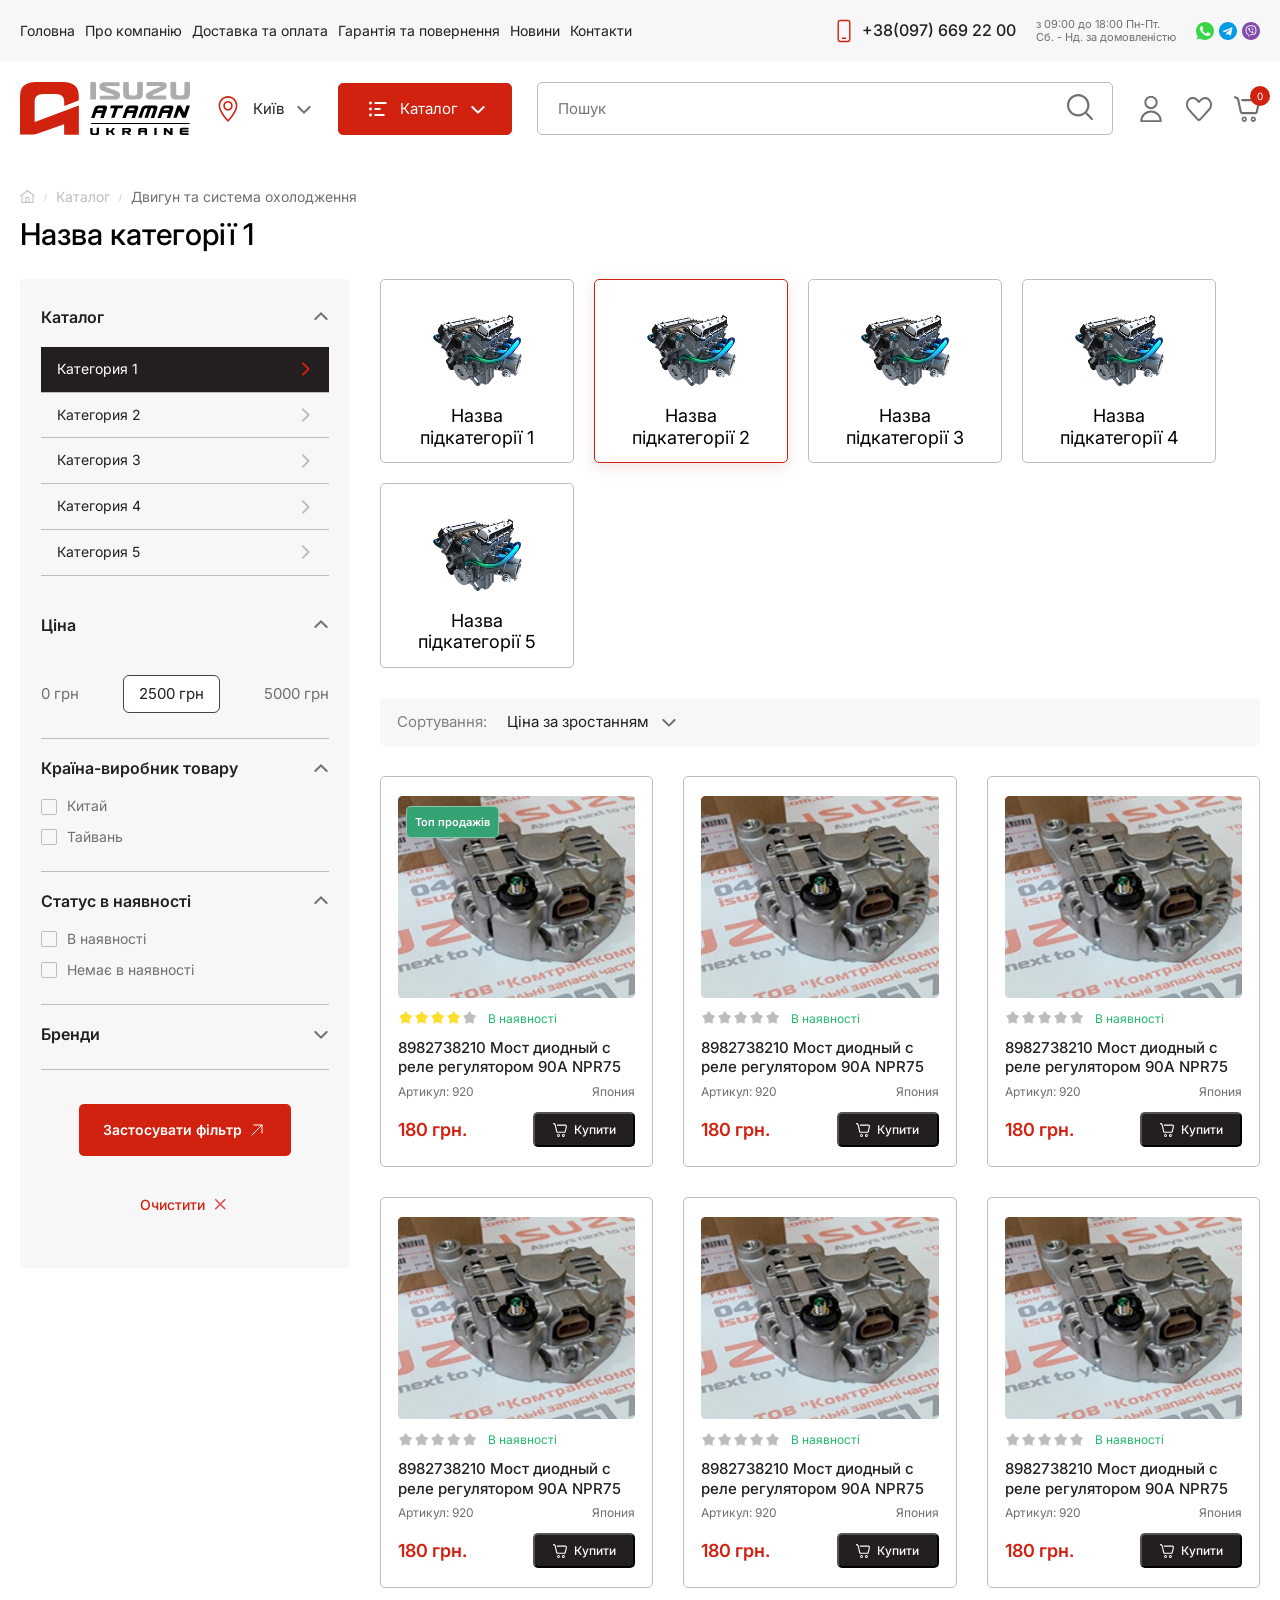
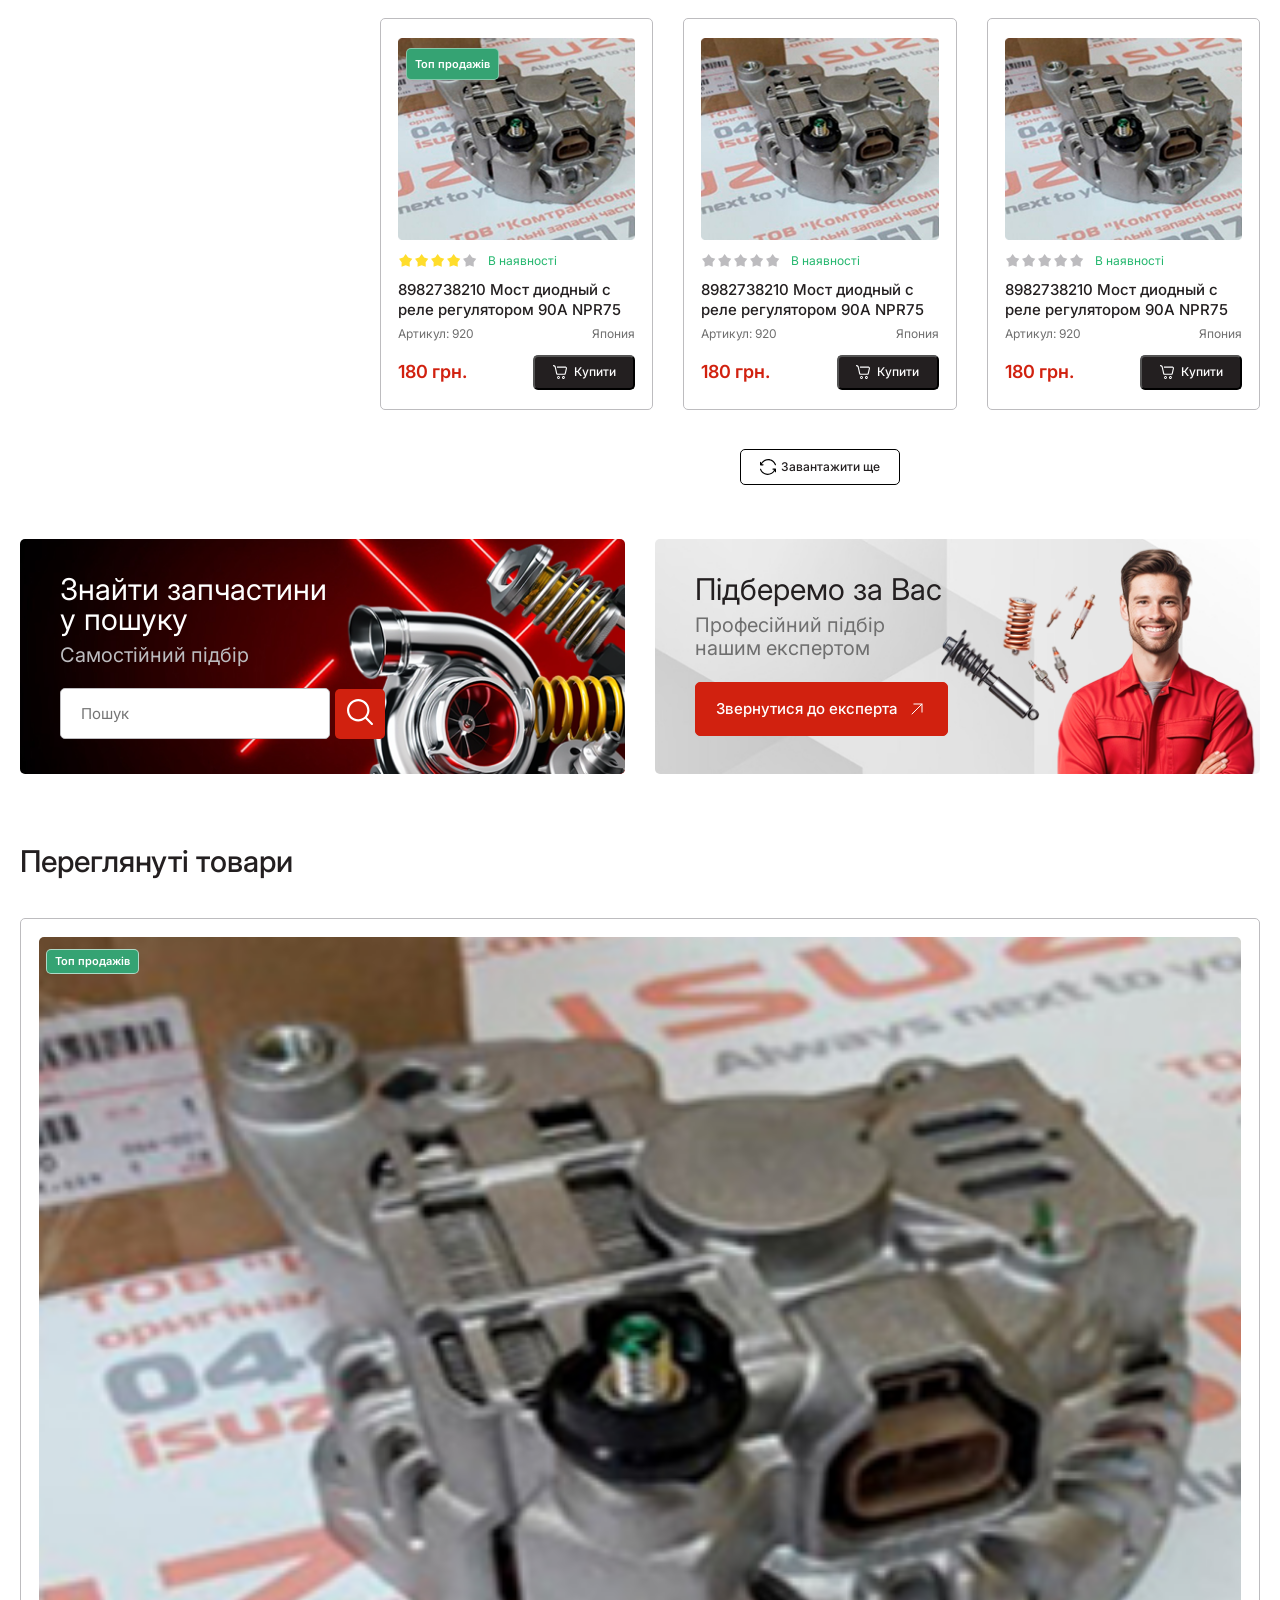
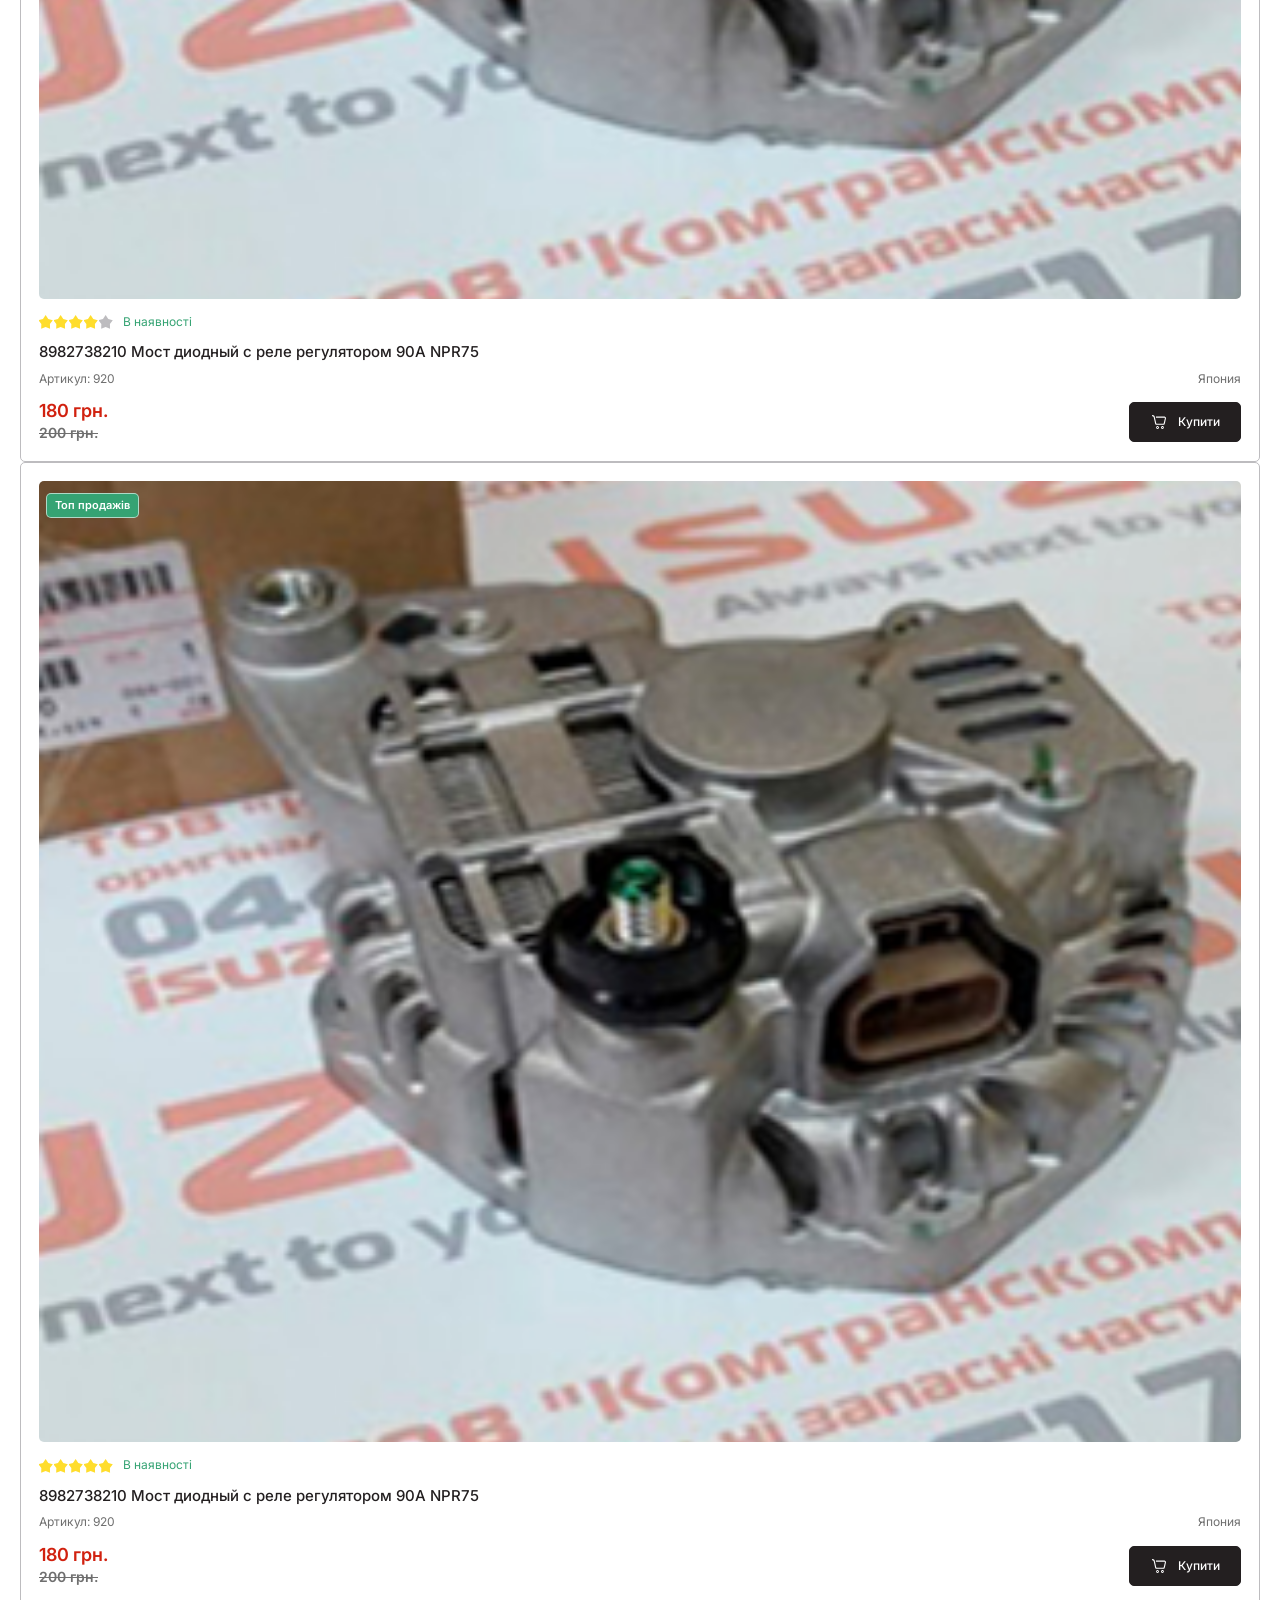
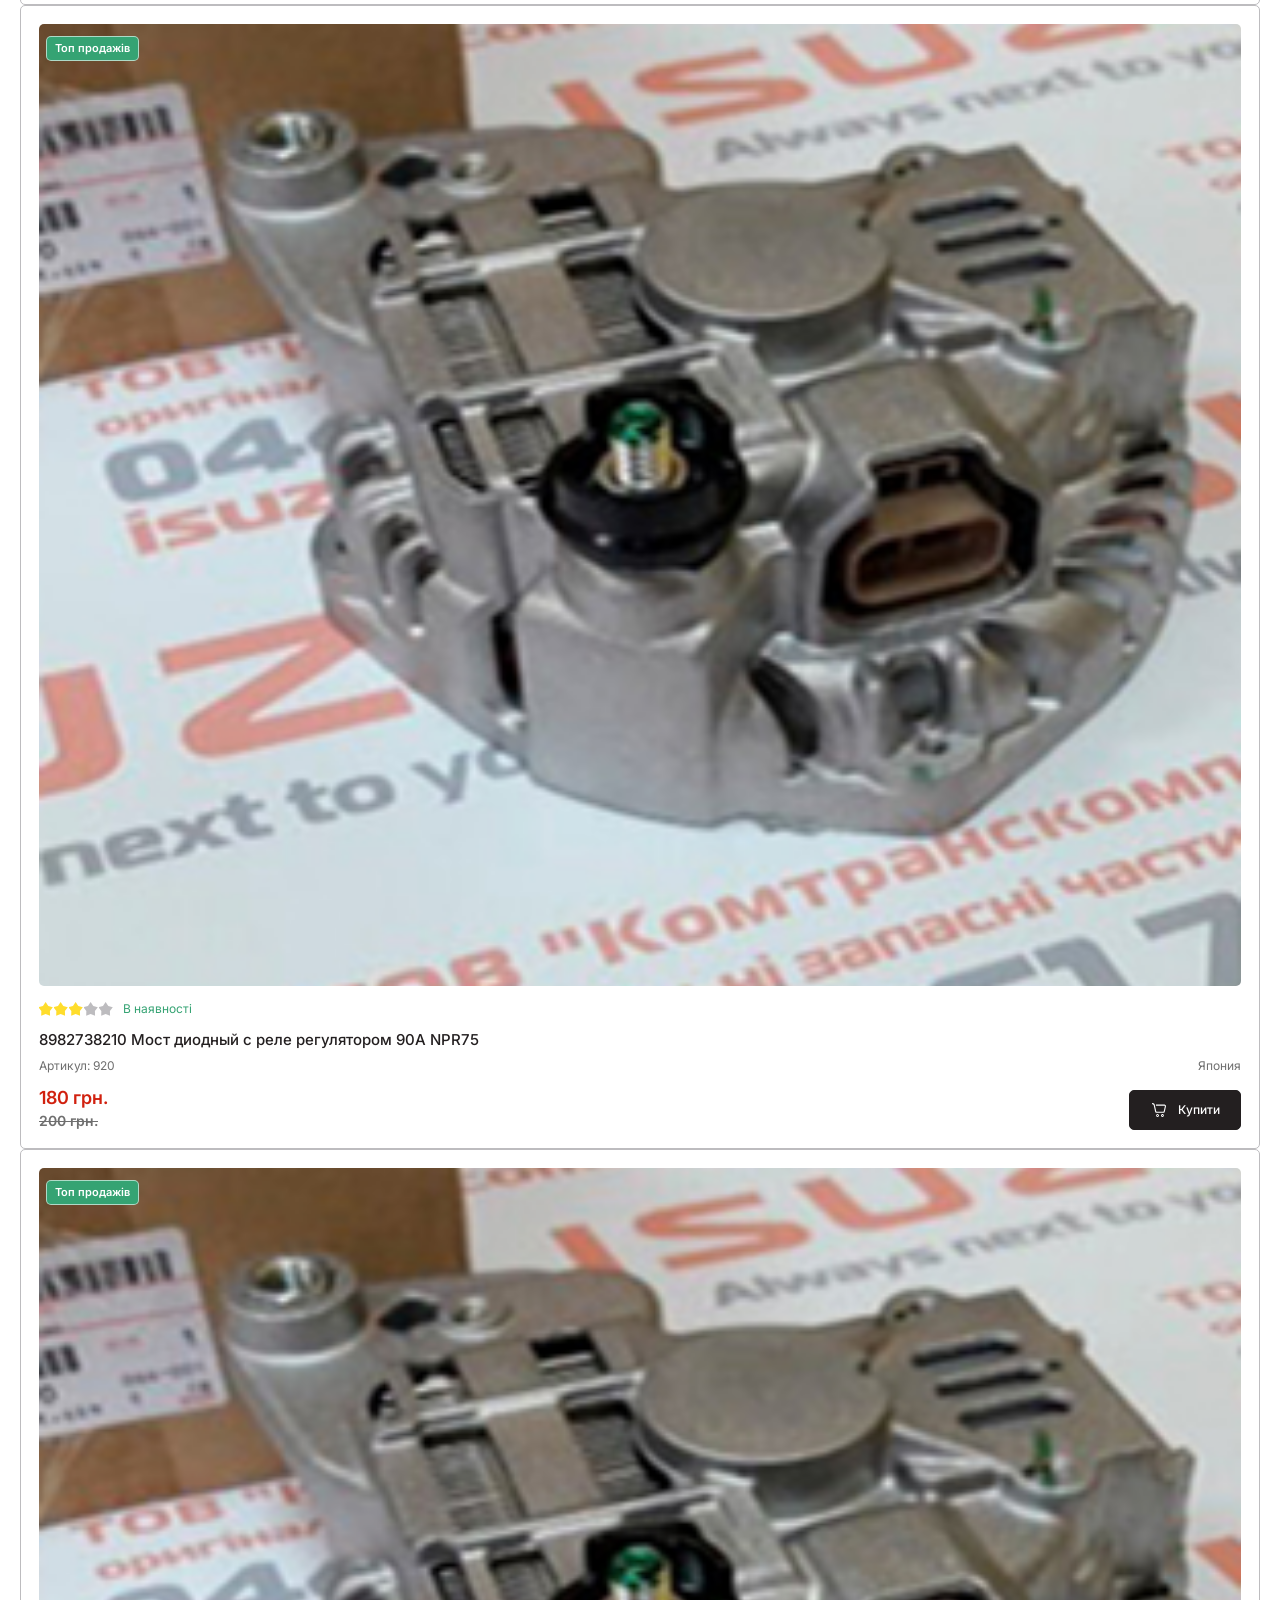
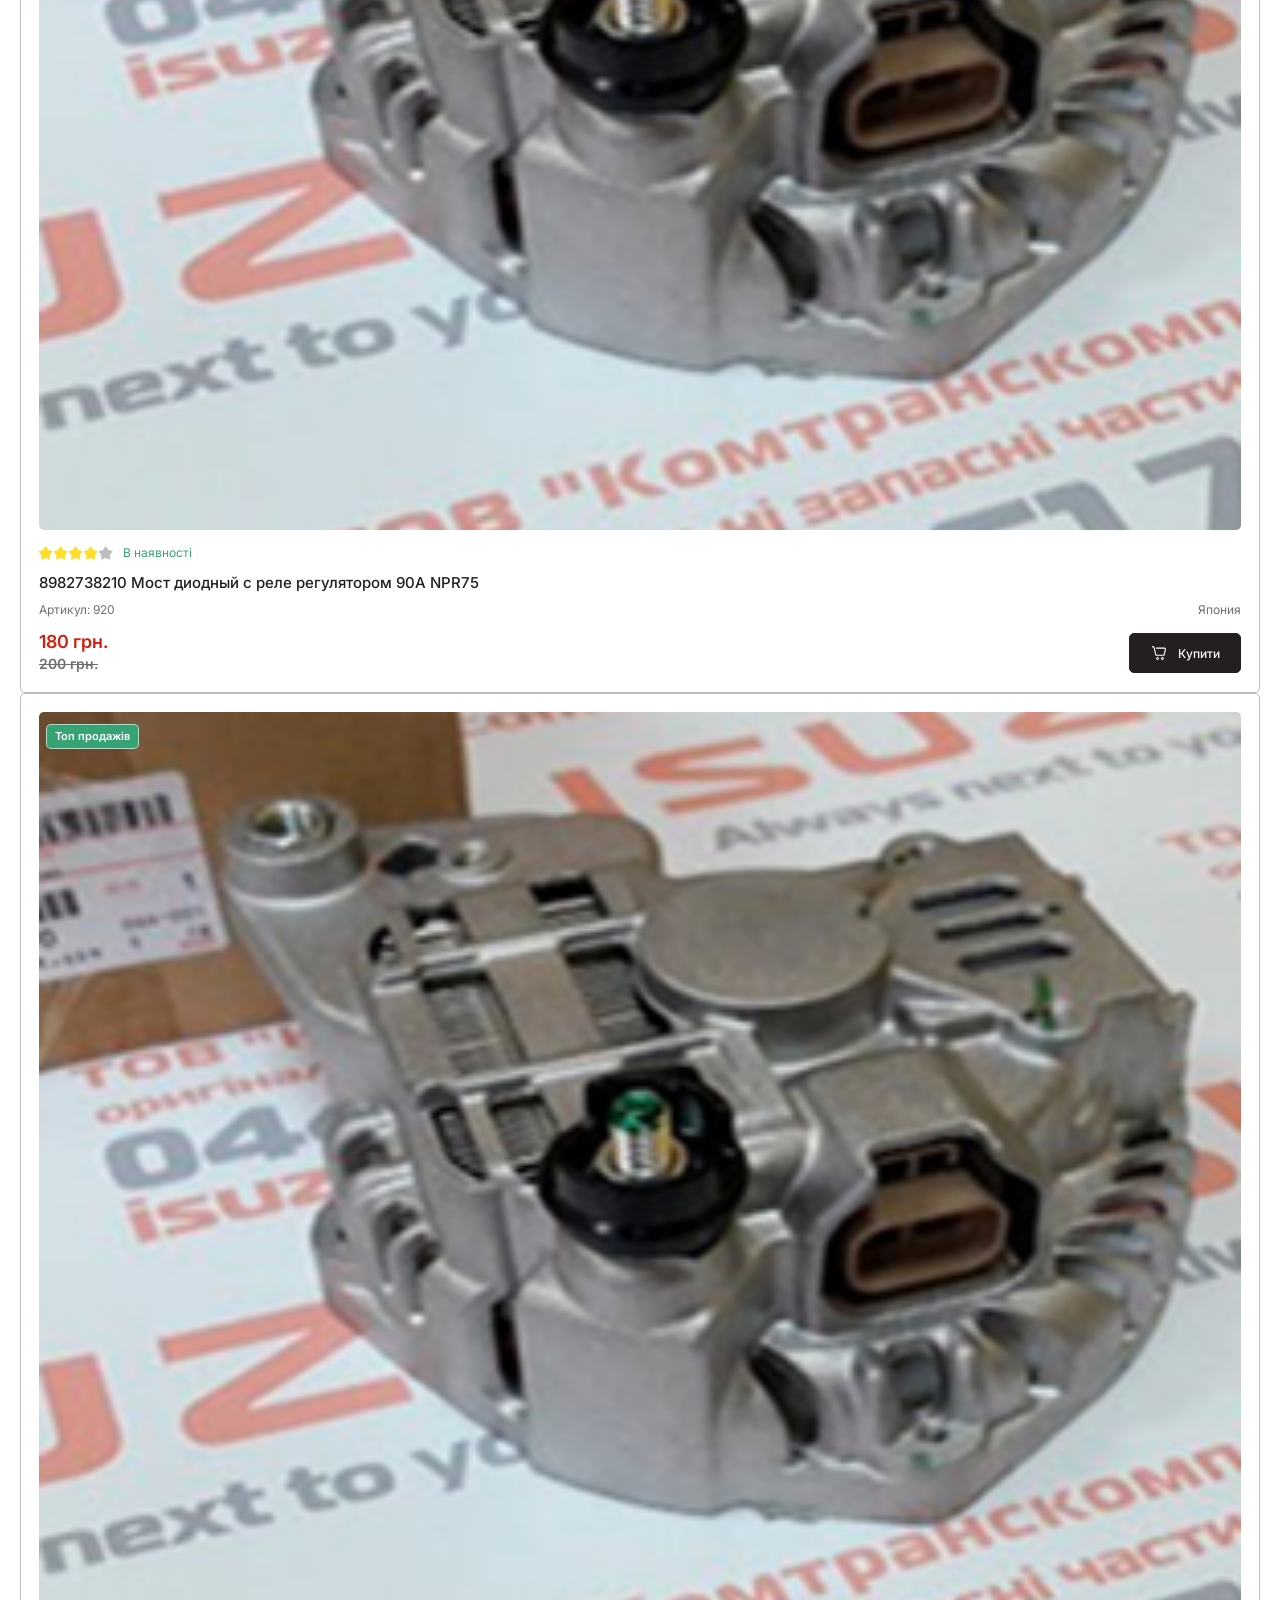
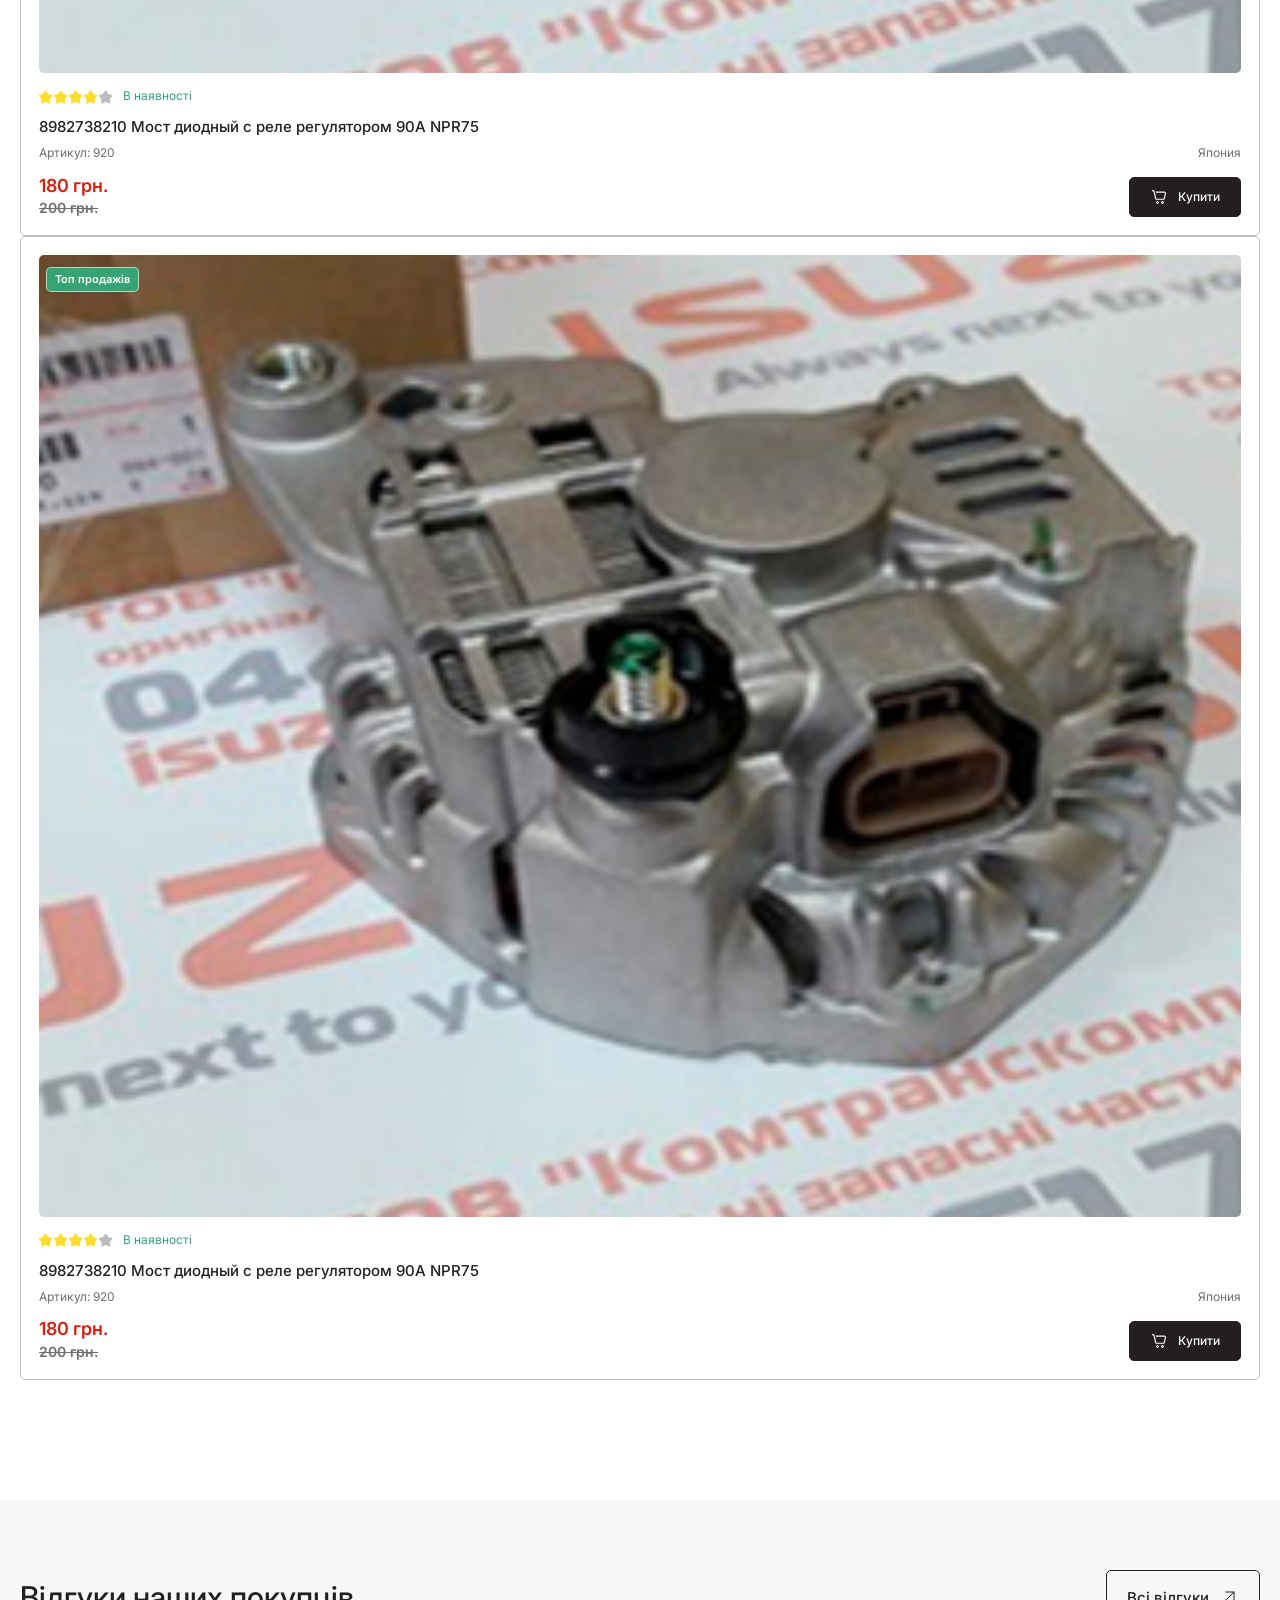
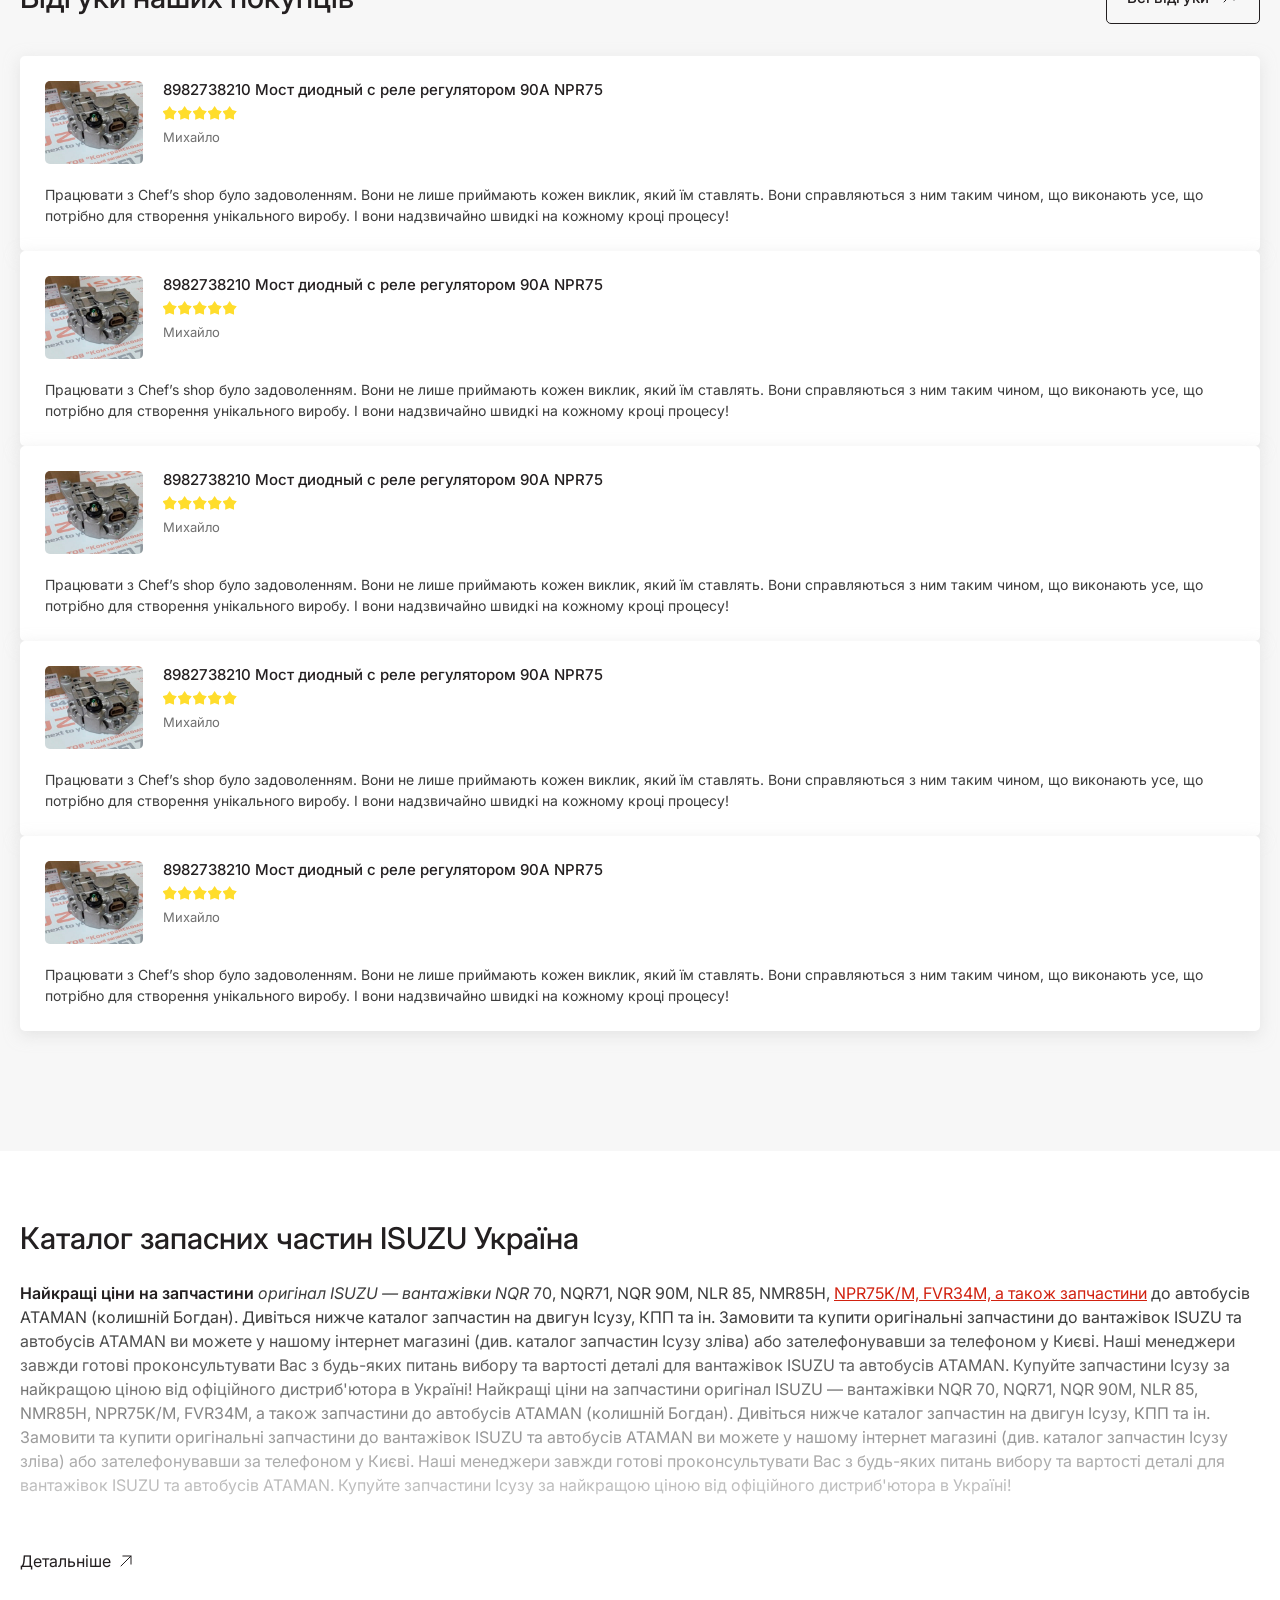
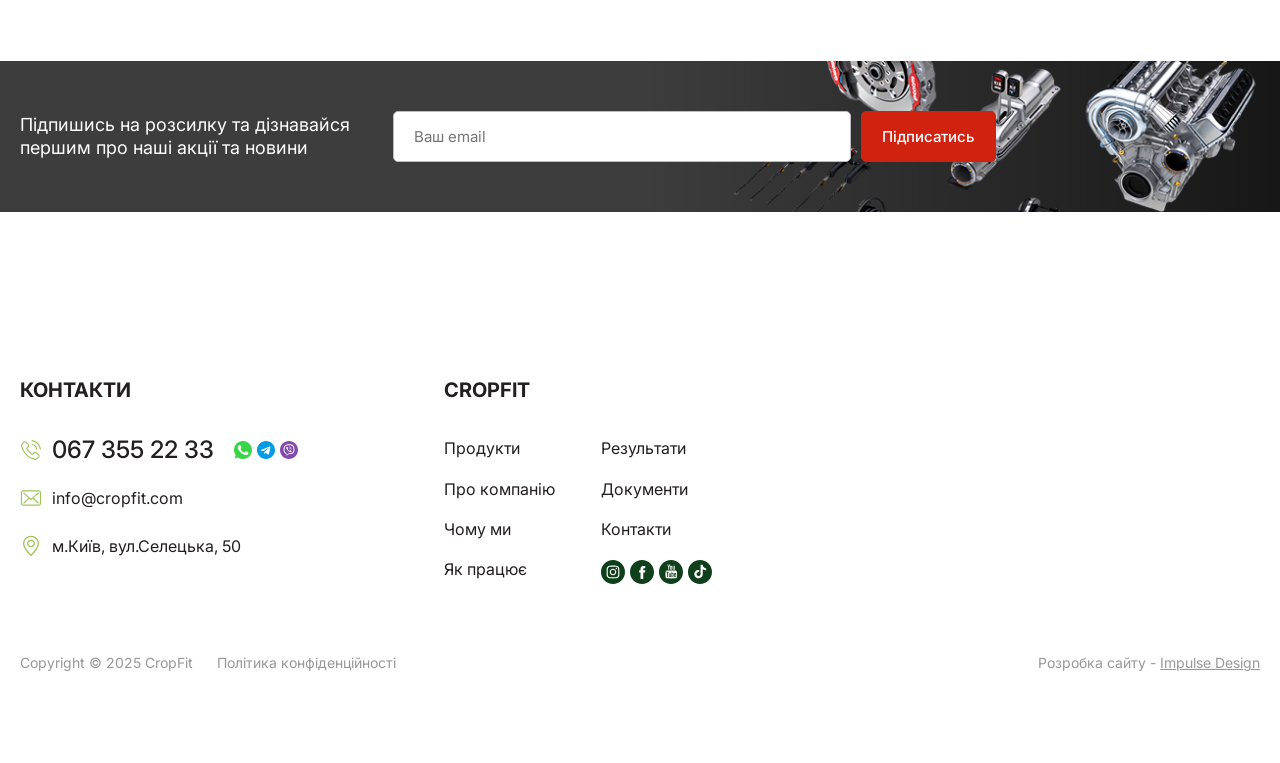
==== commit 26554524: "commit" ====
--- a/catalog.html
+++ b/catalog.html
@@ -530,315 +530,262 @@
 
                     </div>
                     <div class="catalog-grid">
-                            <div class="productCard">
-                                <div class="productCard__labels">
-                                    <div class="productCard__labels-item green">Топ продажів</div>
-                                </div>
-                                <a href="./product.html" class="productCard__image">
-                                    <img src="./assets/product.jpg" alt="">
-                                </a>
-                                <div class="productCard__rating">
-                                    <div class="productCard__rating-stars rating-stars" data-rating="4">
-                                        <span></span>
-                                        <span></span>
-                                        <span></span>
-                                        <span></span>
-                                        <span></span>
-                                    </div>
-                                    <div class="productCard__status in-stock">В наявності</div>
-                                    <!-- <div class="productCard__status out-of-stock">Не в наявності</div> -->
-                                </div>
-                                <a href="./product.html" class="productCard__title">8982738210 Мост диодный с реле
-                                    регулятором 90А NPR75</a>
-                                <div class="productCard__details">
-                                    <span>Артикул: 920</span>
+                       <article class="product-card">
+                            <div class="product-card__image-wrapper">
+                                <img src="./assets/product.jpg" alt="product" class="img">
+                                <span class="badge">Топ продажів</span>
+                            </div>
+                            <div class="rating-container">
+                                <div class="rating">
+                                    <span class="star active"></span>
+                                    <span class="star active"></span>
+                                    <span class="star active"></span>
+                                    <span class="star active"></span>
+                                    <span class="star"></span>
+                                </div>
+                                <span class="in-stock">В наявності</span>
+                            </div>
+                            <div class="product-card__content">
+                                <h3 class="product-card__title">8982738210 Мост диодный с реле регулятором 90А NPR75
+                                </h3>
+                                <div class="product-card__meta">
+                                    <p class="product-card__info">Артикул: 920</p>
                                     <span>Япония</span>
                                 </div>
-                                <div class="productCard__bottom">
-                                    <div class="productCard__price">
-                                        180 грн.
-                                    </div>
-                                    <div class="productCard__btn btn btn-3">
-                                        <div class="productCard__btn-cart"></div>
-                                        <span>Купити</span>
-                                    </div>
-                                </div>
-                            </div>
-                            <div class="productCard">
-                                <div class="productCard__labels">
-                                    <!-- <div class="productCard__labels-item green">Топ продажів</div> -->
-                                </div>
-                                <a href="./product.html" class="productCard__image">
-                                    <img src="./assets/product.jpg" alt="">
-                                </a>
-                                <div class="productCard__rating">
-                                    <div class="productCard__rating-stars rating-stars" data-rating="0">
-                                        <span></span>
-                                        <span></span>
-                                        <span></span>
-                                        <span></span>
-                                        <span></span>
-                                    </div>
-                                    <div class="productCard__status in-stock">В наявності</div>
-                                    <!-- <div class="productCard__status out-of-stock">Не в наявності</div> -->
-                                </div>
-                                <a href="./product.html" class="productCard__title">8982738210 Мост диодный с реле
-                                    регулятором 90А NPR75</a>
-                                <div class="productCard__details">
-                                    <span>Артикул: 920</span>
+                                <div class="product-card__footer">
+                                    <span class="product-card__price">180 грн.</span>
+                                    <button class="product-card__buy">Купити</button>
+                                </div>
+                            </div>
+                        </article>
+                        <article class="product-card">
+                            <div class="product-card__image-wrapper">
+                                <img src="./assets/product.jpg" alt="product" class="img">
+                                <span class="">Топ продажів</span>
+                            </div>
+                            <div class="rating-container">
+                                <div class="rating">
+                                    <span class="star"></span>
+                                    <span class="star"></span>
+                                    <span class="star"></span>
+                                    <span class="star "></span>
+                                    <span class="star"></span>
+                                </div>
+                                <span class="in-stock">В наявності</span>
+                            </div>
+                            <div class="product-card__content">
+                                <h3 class="product-card__title">8982738210 Мост диодный с реле регулятором 90А NPR75
+                                </h3>
+                                <div class="product-card__meta">
+                                    <p class="product-card__info">Артикул: 920</p>
                                     <span>Япония</span>
                                 </div>
-                                <div class="productCard__bottom">
-                                    <div class="productCard__price">
-                                        180 грн.
-                                    </div>
-                                    <div class="productCard__btn btn btn-3">
-                                        <div class="productCard__btn-cart"></div>
-                                        <span>Купити</span>
-                                    </div>
-                                </div>
-                            </div>
-                            <div class="productCard">
-                                <div class="productCard__labels">
-                                    <!-- <div class="productCard__labels-item green">Топ продажів</div> -->
-                                </div>
-                                <a href="./product.html" class="productCard__image">
-                                    <img src="./assets/product.jpg" alt="">
-                                </a>
-                                <div class="productCard__rating">
-                                    <div class="productCard__rating-stars rating-stars" data-rating="0">
-                                        <span></span>
-                                        <span></span>
-                                        <span></span>
-                                        <span></span>
-                                        <span></span>
-                                    </div>
-                                    <div class="productCard__status in-stock">В наявності</div>
-                                    <!-- <div class="productCard__status out-of-stock">Не в наявності</div> -->
-                                </div>
-                                <a href="./product.html" class="productCard__title">8982738210 Мост диодный с реле
-                                    регулятором 90А NPR75</a>
-                                <div class="productCard__details">
-                                    <span>Артикул: 920</span>
+                                <div class="product-card__footer">
+                                    <span class="product-card__price">180 грн.</span>
+                                    <button class="product-card__buy">Купити</button>
+                                </div>
+                            </div>
+                        </article>
+                        <article class="product-card">
+                            <div class="product-card__image-wrapper">
+                                <img src="./assets/product.jpg" alt="product" class="img">
+                                <span class="">Топ продажів</span>
+                            </div>
+                            <div class="rating-container">
+                                <div class="rating">
+                                    <span class="star "></span>
+                                    <span class="star "></span>
+                                    <span class="star "></span>
+                                    <span class="star "></span>
+                                    <span class="star"></span>
+                                </div>
+                                <span class="in-stock">В наявності</span>
+                            </div>
+                            <div class="product-card__content">
+                                <h3 class="product-card__title">8982738210 Мост диодный с реле регулятором 90А NPR75
+                                </h3>
+                                <div class="product-card__meta">
+                                    <p class="product-card__info">Артикул: 920</p>
                                     <span>Япония</span>
                                 </div>
-                                <div class="productCard__bottom">
-                                    <div class="productCard__price">
-                                        180 грн.
-                                    </div>
-                                    <div class="productCard__btn btn btn-3">
-                                        <div class="productCard__btn-cart"></div>
-                                        <span>Купити</span>
-                                    </div>
-                                </div>
-                            </div>
-                            <div class="productCard">
-                                <div class="productCard__labels">
-                                    <!-- <div class="productCard__labels-item green">Топ продажів</div> -->
-                                </div>
-                                <a href="./product.html" class="productCard__image">
-                                    <img src="./assets/product.jpg" alt="">
-                                </a>
-                                <div class="productCard__rating">
-                                    <div class="productCard__rating-stars rating-stars" data-rating="0">
-                                        <span></span>
-                                        <span></span>
-                                        <span></span>
-                                        <span></span>
-                                        <span></span>
-                                    </div>
-                                    <div class="productCard__status in-stock">В наявності</div>
-                                    <!-- <div class="productCard__status out-of-stock">Не в наявності</div> -->
-                                </div>
-                                <a href="./product.html" class="productCard__title">8982738210 Мост диодный с реле
-                                    регулятором 90А NPR75</a>
-                                <div class="productCard__details">
-                                    <span>Артикул: 920</span>
+                                <div class="product-card__footer">
+                                    <span class="product-card__price">180 грн.</span>
+                                    <button class="product-card__buy">Купити</button>
+                                </div>
+                            </div>
+                        </article>
+                        <article class="product-card">
+                            <div class="product-card__image-wrapper">
+                                <img src="./assets/product.jpg" alt="product" class="img">
+                                <span class="">Топ продажів</span>
+                            </div>
+                            <div class="rating-container">
+                                <div class="rating">
+                                    <span class="star "></span>
+                                    <span class="star "></span>
+                                    <span class="star "></span>
+                                    <span class="star "></span>
+                                    <span class="star"></span>
+                                </div>
+                                <span class="in-stock">В наявності</span>
+                            </div>
+                            <div class="product-card__content">
+                                <h3 class="product-card__title">8982738210 Мост диодный с реле регулятором 90А NPR75
+                                </h3>
+                                <div class="product-card__meta">
+                                    <p class="product-card__info">Артикул: 920</p>
                                     <span>Япония</span>
                                 </div>
-                                <div class="productCard__bottom">
-                                    <div class="productCard__price">
-                                        180 грн.
-                                    </div>
-                                    <div class="productCard__btn btn btn-3">
-                                        <div class="productCard__btn-cart"></div>
-                                        <span>Купити</span>
-                                    </div>
-                                </div>
-                            </div>
-                            <div class="productCard">
-                                <div class="productCard__labels">
-                                    <!-- <div class="productCard__labels-item green">Топ продажів</div> -->
-                                </div>
-                                <a href="./product.html" class="productCard__image">
-                                    <img src="./assets/product.jpg" alt="">
-                                </a>
-                                <div class="productCard__rating">
-                                    <div class="productCard__rating-stars rating-stars" data-rating="0">
-                                        <span></span>
-                                        <span></span>
-                                        <span></span>
-                                        <span></span>
-                                        <span></span>
-                                    </div>
-                                    <div class="productCard__status in-stock">В наявності</div>
-                                    <!-- <div class="productCard__status out-of-stock">Не в наявності</div> -->
-                                </div>
-                                <a href="./product.html" class="productCard__title">8982738210 Мост диодный с реле
-                                    регулятором 90А NPR75</a>
-                                <div class="productCard__details">
-                                    <span>Артикул: 920</span>
+                                <div class="product-card__footer">
+                                    <span class="product-card__price">180 грн.</span>
+                                    <button class="product-card__buy">Купити</button>
+                                </div>
+                            </div>
+                        </article>
+                        <article class="product-card">
+                            <div class="product-card__image-wrapper">
+                                <img src="./assets/product.jpg" alt="product" class="img">
+                                <span class="">Топ продажів</span>
+                            </div>
+                            <div class="rating-container">
+                                <div class="rating">
+                                    <span class="star "></span>
+                                    <span class="star "></span>
+                                    <span class="star "></span>
+                                    <span class="star "></span>
+                                    <span class="star"></span>
+                                </div>
+                                <span class="in-stock">В наявності</span>
+                            </div>
+                            <div class="product-card__content">
+                                <h3 class="product-card__title">8982738210 Мост диодный с реле регулятором 90А NPR75
+                                </h3>
+                                <div class="product-card__meta">
+                                    <p class="product-card__info">Артикул: 920</p>
                                     <span>Япония</span>
                                 </div>
-                                <div class="productCard__bottom">
-                                    <div class="productCard__price">
-                                        180 грн.
-                                    </div>
-                                    <div class="productCard__btn btn btn-3">
-                                        <div class="productCard__btn-cart"></div>
-                                        <span>Купити</span>
-                                    </div>
-                                </div>
-                            </div>
-                            <div class="productCard">
-                                <div class="productCard__labels">
-                                    <!-- <div class="productCard__labels-item green">Топ продажів</div> -->
-                                </div>
-                                <a href="./product.html" class="productCard__image">
-                                    <img src="./assets/product.jpg" alt="">
-                                </a>
-                                <div class="productCard__rating">
-                                    <div class="productCard__rating-stars rating-stars" data-rating="0">
-                                        <span></span>
-                                        <span></span>
-                                        <span></span>
-                                        <span></span>
-                                        <span></span>
-                                    </div>
-                                    <div class="productCard__status in-stock">В наявності</div>
-                                    <!-- <div class="productCard__status out-of-stock">Не в наявності</div> -->
-                                </div>
-                                <a href="./product.html" class="productCard__title">8982738210 Мост диодный с реле
-                                    регулятором 90А NPR75</a>
-                                <div class="productCard__details">
-                                    <span>Артикул: 920</span>
+                                <div class="product-card__footer">
+                                    <span class="product-card__price">180 грн.</span>
+                                    <button class="product-card__buy">Купити</button>
+                                </div>
+                            </div>
+                        </article>
+                        <article class="product-card">
+                            <div class="product-card__image-wrapper">
+                                <img src="./assets/product.jpg" alt="product" class="img">
+                                <span class="">Топ продажів</span>
+                            </div>
+                            <div class="rating-container">
+                                <div class="rating">
+                                    <span class="star "></span>
+                                    <span class="star "></span>
+                                    <span class="star "></span>
+                                    <span class="star "></span>
+                                    <span class="star"></span>
+                                </div>
+                                <span class="in-stock">В наявності</span>
+                            </div>
+                            <div class="product-card__content">
+                                <h3 class="product-card__title">8982738210 Мост диодный с реле регулятором 90А NPR75
+                                </h3>
+                                <div class="product-card__meta">
+                                    <p class="product-card__info">Артикул: 920</p>
                                     <span>Япония</span>
                                 </div>
-                                <div class="productCard__bottom">
-                                    <div class="productCard__price">
-                                        180 грн.
-                                    </div>
-                                    <div class="productCard__btn btn btn-3">
-                                        <div class="productCard__btn-cart"></div>
-                                        <span>Купити</span>
-                                    </div>
-                                </div>
-                            </div>
-                            <div class="productCard">
-                                <div class="productCard__labels">
-                                    <div class="productCard__labels-item green">Топ продажів</div>
-                                </div>
-                                <a href="./product.html" class="productCard__image">
-                                    <img src="./assets/product.jpg" alt="">
-                                </a>
-                                <div class="productCard__rating">
-                                    <div class="productCard__rating-stars rating-stars" data-rating="4">
-                                        <span></span>
-                                        <span></span>
-                                        <span></span>
-                                        <span></span>
-                                        <span></span>
-                                    </div>
-                                    <div class="productCard__status in-stock">В наявності</div>
-                                    <!-- <div class="productCard__status out-of-stock">Не в наявності</div> -->
-                                </div>
-                                <a href="./product.html" class="productCard__title">8982738210 Мост диодный с реле
-                                    регулятором 90А NPR75</a>
-                                <div class="productCard__details">
-                                    <span>Артикул: 920</span>
+                                <div class="product-card__footer">
+                                    <span class="product-card__price">180 грн.</span>
+                                    <button class="product-card__buy">Купити</button>
+                                </div>
+                            </div>
+                        </article>
+                        <article class="product-card">
+                            <div class="product-card__image-wrapper">
+                                <img src="./assets/product.jpg" alt="product" class="img">
+                                <span class="badge">Топ продажів</span>
+                            </div>
+                            <div class="rating-container">
+                                <div class="rating">
+                                    <span class="star active"></span>
+                                    <span class="star active"></span>
+                                    <span class="star active"></span>
+                                    <span class="star active"></span>
+                                    <span class="star"></span>
+                                </div>
+                                <span class="in-stock">В наявності</span>
+                            </div>
+                            <div class="product-card__content">
+                                <h3 class="product-card__title">8982738210 Мост диодный с реле регулятором 90А NPR75
+                                </h3>
+                                <div class="product-card__meta">
+                                    <p class="product-card__info">Артикул: 920</p>
                                     <span>Япония</span>
                                 </div>
-                                <div class="productCard__bottom">
-                                    <div class="productCard__price">
-                                        180 грн.
-                                    </div>
-                                    <div class="productCard__btn btn btn-3">
-                                        <div class="productCard__btn-cart"></div>
-                                        <span>Купити</span>
-                                    </div>
-                                </div>
-                            </div>
-                            <div class="productCard">
-                                <div class="productCard__labels">
-                                    <!-- <div class="productCard__labels-item green">Топ продажів</div> -->
-                                </div>
-                                <a href="./product.html" class="productCard__image">
-                                    <img src="./assets/product.jpg" alt="">
-                                </a>
-                                <div class="productCard__rating">
-                                    <div class="productCard__rating-stars rating-stars" data-rating="0">
-                                        <span></span>
-                                        <span></span>
-                                        <span></span>
-                                        <span></span>
-                                        <span></span>
-                                    </div>
-                                    <div class="productCard__status in-stock">В наявності</div>
-                                    <!-- <div class="productCard__status out-of-stock">Не в наявності</div> -->
-                                </div>
-                                <a href="./product.html" class="productCard__title">8982738210 Мост диодный с реле
-                                    регулятором 90А NPR75</a>
-                                <div class="productCard__details">
-                                    <span>Артикул: 920</span>
+                                <div class="product-card__footer">
+                                    <span class="product-card__price">180 грн.</span>
+                                    <button class="product-card__buy">Купити</button>
+                                </div>
+                            </div>
+                        </article>
+                        <article class="product-card">
+                            <div class="product-card__image-wrapper">
+                                <img src="./assets/product.jpg" alt="product" class="img">
+                                <span class="">Топ продажів</span>
+                            </div>
+                            <div class="rating-container">
+                                <div class="rating">
+                                    <span class="star "></span>
+                                    <span class="star "></span>
+                                    <span class="star "></span>
+                                    <span class="star "></span>
+                                    <span class="star"></span>
+                                </div>
+                                <span class="in-stock">В наявності</span>
+                            </div>
+                            <div class="product-card__content">
+                                <h3 class="product-card__title">8982738210 Мост диодный с реле регулятором 90А NPR75
+                                </h3>
+                                <div class="product-card__meta">
+                                    <p class="product-card__info">Артикул: 920</p>
                                     <span>Япония</span>
                                 </div>
-                                <div class="productCard__bottom">
-                                    <div class="productCard__price">
-                                        180 грн.
-                                    </div>
-                                    <div class="productCard__btn btn btn-3">
-                                        <div class="productCard__btn-cart"></div>
-                                        <span>Купити</span>
-                                    </div>
-                                </div>
-                            </div>
-                            <div class="productCard">
-                                <div class="productCard__labels">
-                                    <!-- <div class="productCard__labels-item green">Топ продажів</div> -->
-                                </div>
-                                <a href="./product.html" class="productCard__image">
-                                    <img src="./assets/product.jpg" alt="">
-                                </a>
-                                <div class="productCard__rating">
-                                    <div class="productCard__rating-stars rating-stars" data-rating="0">
-                                        <span></span>
-                                        <span></span>
-                                        <span></span>
-                                        <span></span>
-                                        <span></span>
-                                    </div>
-                                    <div class="productCard__status in-stock">В наявності</div>
-                                    <!-- <div class="productCard__status out-of-stock">Не в наявності</div> -->
-                                </div>
-                                <a href="./product.html" class="productCard__title">8982738210 Мост диодный с реле
-                                    регулятором 90А NPR75</a>
-                                <div class="productCard__details">
-                                    <span>Артикул: 920</span>
+                                <div class="product-card__footer">
+                                    <span class="product-card__price">180 грн.</span>
+                                    <button class="product-card__buy">Купити</button>
+                                </div>
+                            </div>
+                        </article>
+                        <article class="product-card">
+                            <div class="product-card__image-wrapper">
+                                <img src="./assets/product.jpg" alt="product" class="img">
+                                <span class="">Топ продажів</span>
+                            </div>
+                            <div class="rating-container">
+                                <div class="rating">
+                                    <span class="star "></span>
+                                    <span class="star "></span>
+                                    <span class="star "></span>
+                                    <span class="star "></span>
+                                    <span class="star"></span>
+                                </div>
+                                <span class="in-stock">В наявності</span>
+                            </div>
+                            <div class="product-card__content">
+                                <h3 class="product-card__title">8982738210 Мост диодный с реле регулятором 90А NPR75
+                                </h3>
+                                <div class="product-card__meta">
+                                    <p class="product-card__info">Артикул: 920</p>
                                     <span>Япония</span>
                                 </div>
-                                <div class="productCard__bottom">
-                                    <div class="productCard__price">
-                                        180 грн.
-                                    </div>
-                                    <div class="productCard__btn btn btn-3">
-                                        <div class="productCard__btn-cart"></div>
-                                        <span>Купити</span>
-                                    </div>
-                                </div>
-                            </div>
-
-                    </div>
-                    <button class="load-more-btn" type="button">
+                                <div class="product-card__footer">
+                                    <span class="product-card__price">180 грн.</span>
+                                    <button class="product-card__buy">Купити</button>
+                                </div>
+                            </div>
+                        </article>
+
+                        
+                    </div>
+                    <button class="load-more-btn">
                         Завантажити ще
                     </button>
                 </div>
--- a/css/main.min.css
+++ b/css/main.min.css
@@ -1 +1 @@
-:root{--color-black--rgb: 35, 31, 32;--color-black: #231F20;--color-white--rgb: 255, 255, 255;--color-white: #ffffff;--color-red--rgb: 209, 33, 15;--color-red: #D1210F;--color-grey-050--rgb: 61, 61, 61;--color-grey-050: #3D3D3D;--color-grey-100--rgb: 111, 111, 111;--color-grey-100: #6F6F6F;--color-grey-150--rgb: 189, 188, 191;--color-grey-150: #BDBCBF;--color-grey-200--rgb: 247, 247, 247;--color-grey-200: #F7F7F7;--color-green-100--rgb: 53, 163, 115;--color-green-100: #35A373}*{-webkit-tap-highlight-color:rgba(0,0,0,0)}*,*::before,*::after{box-sizing:border-box}*{-webkit-text-size-adjust:100%;-moz-text-size-adjust:100%;text-size-adjust:100%}@media(max-width: 899px){*{outline:none}}body,input,textarea,button,select{font-family:"Inter",sans-serif}body{--header: 0;--footer: 0}body._lock{overflow:hidden}a{text-decoration:none}p{margin:0}ol,ul{padding:0;margin:0;list-style:none}strong{font-weight:500}html,body{position:relative;color:var(--color-black);background-color:var(--color-white);font-family:"Inter",sans-serif;font-size:16px;line-height:115%;letter-spacing:0;margin:0;padding:0}.container{max-width:1450px;width:100%;padding:0 20px;margin:0 auto}section{padding:70px 0}@media(max-width: 999px){section{padding:50px 0}}@media(max-width: 479px){section{padding:40px 0}}section._grey{background-color:var(--color-grey-200)}h1,.h1{margin:0;font-family:"Inter",sans-serif;font-size:65px;line-height:115%;font-weight:600;color:var(--color-black)}@media(max-width: 1279px){h1,.h1{font-size:48px}}@media(max-width: 999px){h1,.h1{font-size:36px}}@media(max-width: 767px){h1,.h1{font-size:32px}}h1 strong,.h1 strong{color:var(--color-red)}h2,.h2{margin:0;font-family:"Inter",sans-serif;font-size:30px;font-weight:500;line-height:115%;color:var(--color-black)}@media(max-width: 1279px){h2,.h2{font-size:28px}}@media(max-width: 999px){h2,.h2{font-size:26px}}@media(max-width: 767px){h2,.h2{font-size:24px}}h3,.h3{font-family:"Inter",sans-serif;margin:0;font-weight:500;line-height:115%;color:var(--color-black);font-size:24px}@media(max-width: 1279px){h3,.h3{font-size:22px}}@media(max-width: 999px){h3,.h3{font-size:20px}}.btn{display:flex;flex-direction:row;justify-content:center;align-items:center;padding:16px 20px;gap:10px;width:-moz-fit-content;width:fit-content;background:var(--color-red);border:1px solid var(--color-red);border-radius:5px;transition:.2s ease;font-size:15px;font-weight:500;color:var(--color-white);text-align:center;line-height:115%;cursor:pointer;letter-spacing:0em}html:not(.v-mobile) .btn:hover{background:var(--color-white);color:var(--color-red)}html:not(.v-mobile) .btn:hover svg{stroke:var(--color-red)}html:not(.v-mobile) .btn:focus-visible{background:var(--color-white);color:var(--color-red)}html:not(.v-mobile) .btn:focus-visible svg{stroke:var(--color-red)}@media(max-width: 767px){.btn{font-size:14px;padding:12px 16px}}.btn.btn-1{background:rgba(0,0,0,0);color:var(--color-red)}html:not(.v-mobile) .btn.btn-1:hover{background:var(--color-red);color:var(--color-white)}html:not(.v-mobile) .btn.btn-1:hover svg{stroke:var(--color-white)}html:not(.v-mobile) .btn.btn-1:focus-visible{background:var(--color-red);color:var(--color-white)}html:not(.v-mobile) .btn.btn-1:focus-visible svg{stroke:var(--color-white)}.btn.btn-2{background:rgba(0,0,0,0);color:var(--color-black);border:1px solid var(--color-black)}html:not(.v-mobile) .btn.btn-2:hover{background:var(--color-black);color:var(--color-white)}html:not(.v-mobile) .btn.btn-2:hover svg{stroke:var(--color-white)}html:not(.v-mobile) .btn.btn-2:focus-visible{background:var(--color-black);color:var(--color-white)}html:not(.v-mobile) .btn.btn-2:focus-visible svg{stroke:var(--color-white)}.btn.btn-3{border:1px solid var(--color-black);background:var(--color-black);color:var(--color-white)}html:not(.v-mobile) .btn.btn-3:hover{background:rgba(0,0,0,0);color:var(--color-black)}html:not(.v-mobile) .btn.btn-3:hover svg{stroke:var(--color-white)}html:not(.v-mobile) .btn.btn-3:focus-visible{background:rgba(0,0,0,0);color:var(--color-black)}html:not(.v-mobile) .btn.btn-3:focus-visible svg{stroke:var(--color-white)}.btn svg{width:20px;height:auto;transition:.2s ease}.swiper{--swiper-navigation-size: 16px;--swiper-navigation-top-offset: 0;--swiper-navigation-sides-offset: 0;--swiper-pagination-color: var(--color-red);--swiper-pagination-progressbar-bg-color: var(--color-grey-150)}.swiper-bottom{position:relative;display:flex;align-items:center;gap:24px;margin-top:50px}@media(max-width: 767px){.swiper-bottom{margin-top:30px}}.swiper-pagination{position:relative;--swiper-pagination-bottom: 0;--swiper-pagination-left: 0;--swiper-pagination-right: 0;--swiper-pagination-top: 0}.swiper-pagination-pages{white-space:nowrap;font-size:14px}.swiper-pagination-lock+.swiper-buttons{display:none}.swiper-buttons{display:flex;align-items:center;gap:14px}.swiper-button-prev{position:relative;margin:0 !important}.swiper-button-prev:before{content:"";background-image:url("data:image/svg+xml,%3Csvg width='16' height='16' viewBox='0 0 16 16' fill='none' xmlns='http://www.w3.org/2000/svg'%3E%3Cpath d='M15.0711 8.0001H0.928932' stroke='%23231F20' stroke-linecap='round' stroke-linejoin='round'/%3E%3Cpath d='M6.67419 13.7454L0.928952 8.00012L6.67419 2.25488' stroke='%23231F20' stroke-linecap='round' stroke-linejoin='round'/%3E%3C/svg%3E%0A");background-position:center;background-repeat:no-repeat;background-size:cover;display:block;width:100%;height:100%}.swiper-button-prev svg{display:none}.swiper-button-next{position:relative;margin:0 !important}.swiper-button-next:before{content:"";background-image:url("data:image/svg+xml,%3Csvg width='16' height='16' viewBox='0 0 16 16' fill='none' xmlns='http://www.w3.org/2000/svg'%3E%3Cpath d='M0.928932 8.0001H15.0711' stroke='%23231F20' stroke-linecap='round' stroke-linejoin='round'/%3E%3Cpath d='M9.32581 13.7454L15.071 8.00012L9.32581 2.25488' stroke='%23231F20' stroke-linecap='round' stroke-linejoin='round'/%3E%3C/svg%3E%0A");background-position:center;background-repeat:no-repeat;background-size:cover;display:block;width:100%;height:100%}.swiper-button-next svg{display:none}.categoryCard{display:flex;flex-direction:column;justify-content:center;align-items:center;text-align:center;gap:12px;padding:30px;border:1px solid var(--color-grey-150);transition:.2s ease;border-radius:5px;max-width:195px;width:100%}.categoryCard span{font-size:18px;transition:.2s ease;color:var(--color-black);line-height:115%}.categoryCard img{width:auto;height:auto;max-width:100%;max-height:100%}html:not(.v-mobile) .categoryCard:hover{border:1px solid var(--color-red);box-shadow:0px 4px 15px 0px rgba(208,138,138,0.2509803922)}html:not(.v-mobile) .categoryCard:hover span{color:var(--color-red)}html:not(.v-mobile) .categoryCard:focus-visible{border:1px solid var(--color-red);box-shadow:0px 4px 15px 0px rgba(208,138,138,0.2509803922)}html:not(.v-mobile) .categoryCard:focus-visible span{color:var(--color-red)}.productCard{position:relative;border:1px solid var(--color-grey-150);transition:border .2s ease,box-shadow .2s ease;border-radius:5px;padding:18px;width:100%}html:not(.v-mobile) .productCard:hover{border:1px solid var(--color-red);box-shadow:0px 4px 15px 0px rgba(208,138,138,0.2509803922)}html:not(.v-mobile) .productCard:focus-visible{border:1px solid var(--color-red);box-shadow:0px 4px 15px 0px rgba(208,138,138,0.2509803922)}.productCard__labels{position:absolute;top:30px;left:0;margin:0 25px;display:flex;flex-wrap:wrap;align-items:center;gap:6px;z-index:2}.productCard__labels-item{display:flex;justify-content:center;align-items:center;text-align:center;padding:6px 8px;font-size:11px;line-height:100%;font-weight:600;color:var(--color-white);border:1px solid rgba(var(--color-white--rgb), 0.6);border-radius:5px;background-color:var(--color-green-100)}.productCard__labels-item.red{background-color:var(--color-red)}.productCard__image{position:relative;display:flex;width:100%;padding-top:80%;border-radius:5px;overflow:hidden}.productCard__image img{position:absolute;top:0;left:0;width:100%;height:100%;-o-object-fit:cover;object-fit:cover;transition:.2s ease}html:not(.v-mobile) .productCard__image:hover img{transform:scale(1.1)}html:not(.v-mobile) .productCard__image:focus-visible img{transform:scale(1.1)}.productCard__rating{margin-top:16px;display:flex;align-items:center;gap:10px}.productCard__status{font-size:12px;color:var(--color-green-100);line-height:121%}.productCard__status.out-of-stock{color:var(--color-red)}.productCard__title{margin-top:14px;display:flex;color:var(--color-black);font-weight:500;font-size:15px;transition:.2s ease}html:not(.v-mobile) .productCard__title:hover{color:var(--color-red)}html:not(.v-mobile) .productCard__title:focus-visible{color:var(--color-red)}.productCard__details{margin-top:8px;display:flex;justify-content:space-between;flex-wrap:wrap;align-items:center;gap:4px;font-size:12px;color:var(--color-grey-100)}.productCard__bottom{margin-top:14px;display:flex;justify-content:space-between;align-items:center;gap:4px}.productCard__price{display:flex;flex-direction:column;gap:4px;font-size:18px;font-weight:600;color:var(--color-red)}.productCard__price span{color:var(--color-grey-100);text-decoration:line-through;font-size:14px}.productCard__btn{padding:10px 20px;font-size:12px;font-weight:500}.productCard__btn-cart{background-image:url("data:image/svg+xml,%3Csvg width='18' height='18' viewBox='0 0 18 18' fill='none' xmlns='http://www.w3.org/2000/svg'%3E%3Cpath fill-rule='evenodd' clip-rule='evenodd' d='M2.37474 2.03024C2.16243 2.1142 2 2.35798 2 2.59256C2 2.73803 2.07636 2.9203 2.1814 3.0255C2.22501 3.06916 2.54602 3.24585 2.89476 3.4181C3.2435 3.59035 3.55627 3.7601 3.58977 3.7953C3.64099 3.84909 3.76918 4.41206 4.39306 7.32297C4.90542 9.71357 5.15748 10.8361 5.20671 10.9465C5.36625 11.304 5.65547 11.5889 6.01728 11.7451L6.17541 11.8133L9.88338 11.8224C12.6192 11.8292 13.6311 11.8226 13.743 11.7974C13.9905 11.7416 14.2265 11.6041 14.4344 11.3945C14.7637 11.0626 14.7385 11.1483 15.3985 8.11619C15.7177 6.64985 15.9862 5.36133 15.9951 5.25283C16.0545 4.5317 15.5683 3.82302 14.8983 3.65428C14.7448 3.61563 14.169 3.60974 10.5097 3.60935C5.89309 3.60888 6.19416 3.59745 6.01444 3.77986C5.89733 3.89873 5.84983 4.01795 5.84776 4.1981C5.84523 4.41831 5.93695 4.59279 6.1181 4.71243L6.25376 4.80201L10.4831 4.81674L14.7124 4.83147L14.7928 4.92769C14.8515 4.99786 14.8733 5.05389 14.8733 5.13476C14.8733 5.2946 13.7558 10.4034 13.7015 10.492C13.6006 10.6565 13.7614 10.6497 9.97987 10.6497C6.24814 10.6497 6.38452 10.6549 6.26132 10.5072C6.22333 10.4616 6.01111 9.51946 5.47063 6.99712C4.97638 4.69051 4.70803 3.49378 4.65989 3.38143C4.55792 3.14339 4.39402 2.92849 4.21058 2.79227C3.99301 2.63071 2.75011 2.02135 2.60044 2.00285C2.5308 1.99424 2.43696 2.00564 2.37474 2.03024ZM7.25059 13.0115C6.69693 13.1235 6.22178 13.6566 6.12995 14.2688C6.04623 14.8272 6.29286 15.422 6.74057 15.7415C7.167 16.0458 7.69794 16.081 8.16035 15.8356C8.91371 15.4358 9.16483 14.4087 8.69355 13.6546C8.3807 13.1539 7.80805 12.8987 7.25059 13.0115ZM12.1302 13.0115C11.9013 13.0578 11.6056 13.2282 11.4315 13.4143C11.1798 13.6833 11.0574 13.9448 11.0159 14.3027C10.9235 15.0987 11.4087 15.8091 12.1558 15.9715C13.076 16.1715 13.9418 15.2892 13.807 14.289C13.6918 13.4342 12.9257 12.8505 12.1302 13.0115ZM7.75481 14.0049C7.88116 14.0738 7.93916 14.1407 7.99389 14.2807C8.04996 14.4241 8.0466 14.5852 7.98443 14.7298C7.92419 14.87 7.86272 14.9328 7.72603 14.9938C7.54709 15.0737 7.31259 15.0331 7.17284 14.8981C6.97129 14.7033 6.97074 14.2808 7.17185 14.0928C7.33219 13.9428 7.57405 13.9063 7.75481 14.0049ZM12.7156 14.0562C12.87 14.188 12.9208 14.3114 12.9094 14.5274C12.8977 14.7504 12.8032 14.8997 12.6184 14.9871C12.147 15.2099 11.7047 14.644 11.9901 14.1832C12.1435 13.9354 12.5009 13.8729 12.7156 14.0562Z' fill='white'/%3E%3C/svg%3E%0A");background-position:center;background-size:cover;background-repeat:no-repeat;display:block;width:18px;height:18px;transition:.2s ease}html:not(.v-mobile) .productCard__btn:hover .productCard__btn-cart{background-image:url("data:image/svg+xml,%3Csvg width='18' height='18' viewBox='0 0 18 18' fill='none' xmlns='http://www.w3.org/2000/svg'%3E%3Cpath fill-rule='evenodd' clip-rule='evenodd' d='M2.37474 2.03024C2.16243 2.1142 2 2.35798 2 2.59256C2 2.73803 2.07636 2.9203 2.1814 3.0255C2.22501 3.06916 2.54602 3.24585 2.89476 3.4181C3.2435 3.59035 3.55627 3.7601 3.58977 3.7953C3.64099 3.84909 3.76918 4.41206 4.39306 7.32297C4.90542 9.71357 5.15748 10.8361 5.20671 10.9465C5.36625 11.304 5.65547 11.5889 6.01728 11.7451L6.17541 11.8133L9.88338 11.8224C12.6192 11.8292 13.6311 11.8226 13.743 11.7974C13.9905 11.7416 14.2265 11.6041 14.4344 11.3945C14.7637 11.0626 14.7385 11.1483 15.3985 8.11619C15.7177 6.64985 15.9862 5.36133 15.9951 5.25283C16.0545 4.5317 15.5683 3.82302 14.8983 3.65428C14.7448 3.61563 14.169 3.60974 10.5097 3.60935C5.89309 3.60888 6.19416 3.59745 6.01444 3.77986C5.89733 3.89873 5.84983 4.01795 5.84776 4.1981C5.84523 4.41831 5.93695 4.59279 6.1181 4.71243L6.25376 4.80201L10.4831 4.81674L14.7124 4.83147L14.7928 4.92769C14.8515 4.99786 14.8733 5.05389 14.8733 5.13476C14.8733 5.2946 13.7558 10.4034 13.7015 10.492C13.6006 10.6565 13.7614 10.6497 9.97987 10.6497C6.24814 10.6497 6.38452 10.6549 6.26132 10.5072C6.22333 10.4616 6.01111 9.51946 5.47063 6.99712C4.97638 4.69051 4.70803 3.49378 4.65989 3.38143C4.55792 3.14339 4.39402 2.92849 4.21058 2.79227C3.99301 2.63071 2.75011 2.02135 2.60044 2.00285C2.5308 1.99424 2.43696 2.00564 2.37474 2.03024ZM7.25059 13.0115C6.69693 13.1235 6.22178 13.6566 6.12995 14.2688C6.04623 14.8272 6.29286 15.422 6.74057 15.7415C7.167 16.0458 7.69794 16.081 8.16035 15.8356C8.91371 15.4358 9.16483 14.4087 8.69355 13.6546C8.3807 13.1539 7.80805 12.8987 7.25059 13.0115ZM12.1302 13.0115C11.9013 13.0578 11.6056 13.2282 11.4315 13.4143C11.1798 13.6833 11.0574 13.9448 11.0159 14.3027C10.9235 15.0987 11.4087 15.8091 12.1558 15.9715C13.076 16.1715 13.9418 15.2892 13.807 14.289C13.6918 13.4342 12.9257 12.8505 12.1302 13.0115ZM7.75481 14.0049C7.88116 14.0738 7.93916 14.1407 7.99389 14.2807C8.04996 14.4241 8.0466 14.5852 7.98443 14.7298C7.92419 14.87 7.86272 14.9328 7.72603 14.9938C7.54709 15.0737 7.31259 15.0331 7.17284 14.8981C6.97129 14.7033 6.97074 14.2808 7.17185 14.0928C7.33219 13.9428 7.57405 13.9063 7.75481 14.0049ZM12.7156 14.0562C12.87 14.188 12.9208 14.3114 12.9094 14.5274C12.8977 14.7504 12.8032 14.8997 12.6184 14.9871C12.147 15.2099 11.7047 14.644 11.9901 14.1832C12.1435 13.9354 12.5009 13.8729 12.7156 14.0562Z' fill='%23231F20'/%3E%3C/svg%3E%0A")}html:not(.v-mobile) .productCard__btn:focus-visible .productCard__btn-cart{background-image:url("data:image/svg+xml,%3Csvg width='18' height='18' viewBox='0 0 18 18' fill='none' xmlns='http://www.w3.org/2000/svg'%3E%3Cpath fill-rule='evenodd' clip-rule='evenodd' d='M2.37474 2.03024C2.16243 2.1142 2 2.35798 2 2.59256C2 2.73803 2.07636 2.9203 2.1814 3.0255C2.22501 3.06916 2.54602 3.24585 2.89476 3.4181C3.2435 3.59035 3.55627 3.7601 3.58977 3.7953C3.64099 3.84909 3.76918 4.41206 4.39306 7.32297C4.90542 9.71357 5.15748 10.8361 5.20671 10.9465C5.36625 11.304 5.65547 11.5889 6.01728 11.7451L6.17541 11.8133L9.88338 11.8224C12.6192 11.8292 13.6311 11.8226 13.743 11.7974C13.9905 11.7416 14.2265 11.6041 14.4344 11.3945C14.7637 11.0626 14.7385 11.1483 15.3985 8.11619C15.7177 6.64985 15.9862 5.36133 15.9951 5.25283C16.0545 4.5317 15.5683 3.82302 14.8983 3.65428C14.7448 3.61563 14.169 3.60974 10.5097 3.60935C5.89309 3.60888 6.19416 3.59745 6.01444 3.77986C5.89733 3.89873 5.84983 4.01795 5.84776 4.1981C5.84523 4.41831 5.93695 4.59279 6.1181 4.71243L6.25376 4.80201L10.4831 4.81674L14.7124 4.83147L14.7928 4.92769C14.8515 4.99786 14.8733 5.05389 14.8733 5.13476C14.8733 5.2946 13.7558 10.4034 13.7015 10.492C13.6006 10.6565 13.7614 10.6497 9.97987 10.6497C6.24814 10.6497 6.38452 10.6549 6.26132 10.5072C6.22333 10.4616 6.01111 9.51946 5.47063 6.99712C4.97638 4.69051 4.70803 3.49378 4.65989 3.38143C4.55792 3.14339 4.39402 2.92849 4.21058 2.79227C3.99301 2.63071 2.75011 2.02135 2.60044 2.00285C2.5308 1.99424 2.43696 2.00564 2.37474 2.03024ZM7.25059 13.0115C6.69693 13.1235 6.22178 13.6566 6.12995 14.2688C6.04623 14.8272 6.29286 15.422 6.74057 15.7415C7.167 16.0458 7.69794 16.081 8.16035 15.8356C8.91371 15.4358 9.16483 14.4087 8.69355 13.6546C8.3807 13.1539 7.80805 12.8987 7.25059 13.0115ZM12.1302 13.0115C11.9013 13.0578 11.6056 13.2282 11.4315 13.4143C11.1798 13.6833 11.0574 13.9448 11.0159 14.3027C10.9235 15.0987 11.4087 15.8091 12.1558 15.9715C13.076 16.1715 13.9418 15.2892 13.807 14.289C13.6918 13.4342 12.9257 12.8505 12.1302 13.0115ZM7.75481 14.0049C7.88116 14.0738 7.93916 14.1407 7.99389 14.2807C8.04996 14.4241 8.0466 14.5852 7.98443 14.7298C7.92419 14.87 7.86272 14.9328 7.72603 14.9938C7.54709 15.0737 7.31259 15.0331 7.17284 14.8981C6.97129 14.7033 6.97074 14.2808 7.17185 14.0928C7.33219 13.9428 7.57405 13.9063 7.75481 14.0049ZM12.7156 14.0562C12.87 14.188 12.9208 14.3114 12.9094 14.5274C12.8977 14.7504 12.8032 14.8997 12.6184 14.9871C12.147 15.2099 11.7047 14.644 11.9901 14.1832C12.1435 13.9354 12.5009 13.8729 12.7156 14.0562Z' fill='%23231F20'/%3E%3C/svg%3E%0A")}.rating-stars{display:flex;align-items:center;gap:1px}.rating-stars span{display:block;width:14px;height:14px;background-image:url("data:image/svg+xml,%3Csvg width='14' height='13' viewBox='0 0 14 13' fill='none' xmlns='http://www.w3.org/2000/svg'%3E%3Cpath d='M6.65747 0L9.12617 3.60213L13.3149 4.83688L10.6519 8.29787L10.772 12.6631L6.65747 11.2L2.54297 12.6631L2.66303 8.29787L7.48634e-05 4.83688L4.18877 3.60213L6.65747 0Z' fill='%23BDBCBF'/%3E%3C/svg%3E%0A");background-position:center;background-size:cover;background-repeat:no-repeat}.rating-stars[data-rating="1"] span:nth-child(-n+1),.rating-stars[data-rating="2"] span:nth-child(-n+2),.rating-stars[data-rating="3"] span:nth-child(-n+3),.rating-stars[data-rating="4"] span:nth-child(-n+4),.rating-stars[data-rating="5"] span:nth-child(-n+5){background-image:url("data:image/svg+xml,%3Csvg width='14' height='13' viewBox='0 0 14 13' fill='none' xmlns='http://www.w3.org/2000/svg'%3E%3Cpath d='M6.65747 0L9.12617 3.60213L13.3149 4.83688L10.6519 8.29787L10.772 12.6631L6.65747 11.2L2.54297 12.6631L2.66303 8.29787L7.48634e-05 4.83688L4.18877 3.60213L6.65747 0Z' fill='%23FFDD2C'/%3E%3C/svg%3E%0A")}.header{position:relative;z-index:2}.header__wrapper{display:flex;flex-direction:column}.header__top{background-color:var(--color-grey-200);padding-top:18px;padding-bottom:18px}@media(max-width: 767px){.header__top{padding-top:12px;padding-bottom:12px}}.header__top-wrapper{display:flex;align-items:center;justify-content:space-between;gap:25px}@media(max-width: 999px){.header__top-wrapper{justify-content:center}}@media(max-width: 999px){.header__menu{position:fixed;top:0;left:100%;transition:.2s ease;padding:var(--wrap);border-radius:0;width:100%;height:100%;z-index:10;background-color:var(--color-white);padding:40px 20px}}.header__menu._active{left:0}.header__menu>ul{display:flex;justify-content:space-between;align-items:center;gap:10px}@media(max-width: 999px){.header__menu>ul{flex-direction:column;align-items:flex-start;margin-top:20px;gap:30px}}.header__menu>ul li a{color:var(--color-black);transition:.2s ease;display:flex;align-items:center;gap:12px;text-align:center;font-size:14px}html:not(.v-mobile) .header__menu>ul li a:hover{color:var(--color-red)}html:not(.v-mobile) .header__menu>ul li a:focus-visible{color:var(--color-red)}@media(max-width: 1279px){.header__menu>ul li a{font-size:12px}}@media(max-width: 999px){.header__menu>ul li a{font-size:24px}}.header__menu-close{display:none;position:absolute;top:10px;right:10px}@media(max-width: 999px){.header__menu-close{display:flex}}.header__contacts{display:flex;align-items:center;gap:20px}.header__phone{display:flex;align-items:center;gap:5px}.header__phone span{color:var(--color-black);font-weight:500;font-size:16px;transition:.2s ease;line-height:120%}html:not(.v-mobile) .header__phone span:hover{color:var(--color-red)}html:not(.v-mobile) .header__phone span:focus-visible{color:var(--color-red)}@media(max-width: 1279px){.header__phone span{font-size:12px}}@media(max-width: 999px){.header__phone svg{width:30px;height:auto}}.header__schedule{color:var(--color-grey-100);font-size:11px;line-height:115%}.header__messengers{display:flex;align-items:center;gap:5px}@media(max-width: 479px){.header__messengers{display:none}}.header__messengers a{display:flex;align-items:center}.header__bottom{padding:20px 0}@media(max-width: 767px){.header__bottom{padding-top:12px;padding-bottom:12px}}.header__bottom-wrapper{position:relative;display:flex;align-items:center;justify-content:space-between;gap:20px}@media(max-width: 479px){.header__bottom-wrapper{gap:16px}}.header__logo{width:170px;min-width:120px}@media(max-width: 999px){.header__logo{width:130px}}.header__logo a{display:flex;align-items:center;width:100%}.header__logo img{width:100%;height:auto}.header__location{position:relative;display:flex;align-items:center;gap:12px;cursor:pointer}@media(max-width: 767px){.header__location{display:none}}.header__location-icon{display:flex}.header__location-city{font-size:15px;line-height:115%}.header__location-arrow{display:flex;margin-left:auto;transition:.2s ease}.header__location-list{position:absolute;top:100%;left:0;display:grid;gap:14px;width:131px;background-color:var(--color-white);padding:14px 36px;transition:.2s ease;opacity:0;visibility:hidden}.header__location-item{transition:.2s ease;font-size:15px;line-height:115%}.header__location-item:hover{color:var(--color-red)}.header__location-item:focus-visible{color:var(--color-red)}.header__location:hover .header__location-arrow{transform:rotate(180deg)}.header__location:hover .header__location-list{opacity:1;visibility:visible}.header__location:focus-visible .header__location-arrow{transform:rotate(180deg)}.header__location:focus-visible .header__location-list{opacity:1;visibility:visible}.header__catalog{display:flex;align-items:center;gap:12px;background-color:var(--color-red);border:1px solid var(--color-red);transition:.2s ease;padding:13px 25px;border-radius:5px;cursor:pointer}@media(max-width: 767px){.header__catalog._desk{display:none}}.header__catalog._mob{display:none;margin-top:50px;max-width:480px}@media(max-width: 767px){.header__catalog._mob{display:flex;justify-content:center}}html:not(.v-mobile) .header__catalog:hover{background-color:var(--color-white)}html:not(.v-mobile) .header__catalog:hover .header__catalog-text{color:var(--color-red)}html:not(.v-mobile) .header__catalog:hover svg{fill:var(--color-red)}html:not(.v-mobile) .header__catalog:focus-visible{background-color:var(--color-white)}html:not(.v-mobile) .header__catalog:focus-visible .header__catalog-text{color:var(--color-red)}html:not(.v-mobile) .header__catalog:focus-visible svg{fill:var(--color-red)}.header__catalog._active{background-color:var(--color-white)}.header__catalog-icon{display:flex}.header__catalog-icon svg{transition:.2s ease}.header__catalog._active .header__catalog-icon svg{fill:var(--color-red)}.header__catalog-text{font-size:15px;line-height:115%;color:var(--color-white);transition:.2s ease}.header__catalog._active .header__catalog-text{color:var(--color-red)}.header__catalog-arrow{display:flex;margin-left:auto;transition:.2s ease}.header__catalog-arrow svg{transition:.2s ease}.header__catalog._active .header__catalog-arrow svg{fill:var(--color-red)}.header__catalog-list{position:absolute;top:100%;left:0;display:flex;justify-content:center;width:100%;transition:.2s ease;opacity:0;visibility:hidden;padding-top:21px}.header__catalog-list._active{opacity:1;visibility:visible}.header__catalog-list--wrapper{display:flex;justify-content:center;flex-wrap:wrap;max-width:100%;width:-moz-fit-content;width:fit-content;gap:14px;padding:14px 36px;background-color:var(--color-grey-200);border-radius:5px}.header__catalog-item{transition:.2s ease;font-size:15px;line-height:115%}.header__catalog-item:hover{color:var(--color-red)}.header__catalog-item:focus-visible{color:var(--color-red)}.header__catalog._active .header__catalog-arrow{transform:rotate(180deg)}.header__search{position:relative;max-width:576px;width:100%}@media(max-width: 999px){.header__search{position:unset;width:-moz-fit-content;width:fit-content;display:flex;margin-left:auto}}.header__search input{width:100%;padding:16px 60px 16px 20px;border:1px solid var(--color-grey-150);border-radius:5px;font-size:15px;transition:.2s ease;outline:none}@media(max-width: 999px){.header__search input{position:absolute;top:0;left:0;opacity:0;visibility:hidden;z-index:10}}.header__search:hover input{opacity:1;visibility:visible}.header__search svg{position:absolute;top:12px;right:20px;cursor:pointer;transition:.2s ease}html:not(.v-mobile) .header__search svg:hover{fill:var(--color-red)}html:not(.v-mobile) .header__search svg:focus-visible{fill:var(--color-red)}@media(max-width: 999px){.header__search svg{position:relative;top:0;left:0}}.header__buttons{display:flex;align-items:center;gap:22px}@media(max-width: 999px){.header__buttons{gap:20px}}@media(max-width: 479px){.header__buttons{gap:16px}}.header__buttons-item{position:relative;display:flex}html:not(.v-mobile) .header__buttons-item:hover:first-child svg{stroke:var(--color-red)}html:not(.v-mobile) .header__buttons-item:hover:not(:first-child) svg{fill:var(--color-red)}html:not(.v-mobile) .header__buttons-item:focus-visible:first-child svg{stroke:var(--color-red)}html:not(.v-mobile) .header__buttons-item:focus-visible:not(:first-child) svg{fill:var(--color-red)}.header__buttons-item svg{transition:.2s ease}.header__buttons-item span{position:absolute;top:-10px;right:-10px;width:20px;height:20px;background-color:var(--color-red);color:var(--color-white);border-radius:100%;font-size:10px;display:flex;align-items:center;justify-content:center;text-align:center}@media(max-width: 479px){.header__buttons-item.favorite{display:none}}@media(min-width: 1000px){.header__burger{display:none}}.banner{position:relative}.banner__bg{position:absolute;top:0;left:0;width:100%;height:100%;-o-object-fit:cover;object-fit:cover;z-index:0}.banner__bg img{width:100%;height:100%;-o-object-fit:cover;object-fit:cover}.banner__wrapper{position:relative;padding-top:128px;padding-bottom:190px;color:var(--color-white)}@media(max-width: 767px){.banner__wrapper{padding-top:70px;padding-bottom:70px}}.banner__title{color:var(--color-white)}.banner__text{max-width:412px;margin-top:20px;font-size:22px;line-height:130%;color:var(--color-grey-150)}@media(max-width: 767px){.banner__text{font-size:18px;color:var(--color-white);margin-top:14px}}.banner__button{margin-top:30px}@media(max-width: 767px){.banner__button{margin-top:20px}}.benefits__wrapper{display:grid;grid-template-columns:repeat(4, 1fr);gap:50px;padding:35px 0}@media(max-width: 999px){.benefits__wrapper{gap:30px}}@media(max-width: 767px){.benefits__wrapper{grid-template-columns:repeat(2, 1fr)}}@media(max-width: 479px){.benefits__wrapper{gap:30px 16px}}.benefits__item{position:relative;display:flex;gap:12px}.benefits__item:not(:last-child):after{content:"";position:absolute;top:50%;right:-25px;transform:translateY(-50%);width:1px;height:54px;background-color:var(--color-grey-150)}@media(max-width: 999px){.benefits__item:not(:last-child):after{right:-15px}}@media(max-width: 767px){.benefits__item:not(:last-child):after{display:none}}.benefits__item-icon{display:flex;width:100%;min-width:42px;max-width:42px;height:42px}@media(max-width: 999px){.benefits__item-icon{min-width:30px;max-width:30px;height:30px}}.benefits__item-icon img,.benefits__item-icon svg{width:100%;height:auto}.benefits__item-text{display:flex;flex-direction:column;gap:10px;font-size:14px;color:var(--color-grey-100)}@media(max-width: 999px){.benefits__item-text{font-size:12px}}.benefits__item-text strong{font-size:18px;font-weight:500;color:var(--color-black)}@media(max-width: 999px){.benefits__item-text strong{font-size:16px}}.catalog{overflow:hidden}.catalog__top{display:flex;justify-content:space-between;align-items:center;gap:20px}.catalog__slider{margin-top:40px}@media(max-width: 767px){.catalog__slider{margin-top:20px}}.catalog__slider .swiper{overflow:visible}.catalog__item{position:relative;background-size:cover;background-repeat:no-repeat;background-position:center;padding:35px 27px 27px;border-radius:5px;overflow:hidden}html:not(.v-mobile) .catalog__item:hover:before{transform:scale(1.2)}html:not(.v-mobile) .catalog__item:hover .catalog__item-title{color:var(--color-red)}html:not(.v-mobile) .catalog__item:hover .catalog__item-btn{background:var(--color-black);color:var(--color-white)}html:not(.v-mobile) .catalog__item:hover .catalog__item-btn svg{stroke:var(--color-white)}html:not(.v-mobile) .catalog__item:focus-visible:before{transform:scale(1.2)}html:not(.v-mobile) .catalog__item:focus-visible .catalog__item-title{color:var(--color-red)}html:not(.v-mobile) .catalog__item:focus-visible .catalog__item-btn{background:var(--color-black);color:var(--color-white)}html:not(.v-mobile) .catalog__item:focus-visible .catalog__item-btn svg{stroke:var(--color-white)}.catalog__item:before{content:"";display:block;width:226px;height:196px;background:var(--color-white);border-radius:200px 0px 5px;position:absolute;bottom:0;right:0;z-index:0;transition:.2s ease}.catalog__item-title{position:relative;max-width:250px;transition:.2s ease}.catalog__item-image{position:absolute;bottom:20px;right:30px;max-width:188px;max-height:157px}@media(max-width: 479px){.catalog__item-image{right:0}}.catalog__item-image img{width:auto;height:100%;max-width:100%}.catalog__item-btn{position:relative;margin-top:100px;padding:8px 16px;font-size:12px}@media(max-width: 479px){.catalog__btn._desk{display:none}}.catalog__btn._mob{margin:30px auto 0}@media(min-width: 480px){.catalog__btn._mob{display:none}}.related__top{display:flex;align-items:center;gap:60px;flex-wrap:wrap}@media(max-width: 767px){.related__top{gap:30px}}.related__category{position:relative;font-size:18px;font-weight:500;color:var(--color-grey-100);transition:.2s ease;cursor:pointer}html:not(.v-mobile) .related__category:hover{color:var(--color-black)}html:not(.v-mobile) .related__category:focus-visible{color:var(--color-black)}.related__category.active{color:var(--color-black)}.related__category.active:before{left:0;width:100%}.related__category:before{content:"";position:absolute;top:calc(100% + 10px);left:50%;width:0px;height:3px;background-color:var(--color-red);transition:.2s ease}.related__category:not(:last-child):after{content:"";position:absolute;top:0;right:-30px;width:1px;height:100%;background-color:var(--color-grey-150)}@media(max-width: 767px){.related__category:not(:last-child):after{display:none}}.related__slider{margin-top:40px}.related__slider:not(.active){display:none}.cta__wrapper{display:grid;grid-template-columns:1fr 1fr;gap:30px}@media(max-width: 999px){.cta__wrapper{gap:10px}}@media(max-width: 767px){.cta__wrapper{grid-template-columns:1fr;gap:16px}}.cta__item{position:relative;border-radius:5px;padding:35px 40px;overflow:hidden}@media(max-width: 479px){.cta__item{padding:30px 20px}}.cta__item-bg{position:absolute;top:0;left:0;width:100%;height:100%;z-index:0}.cta__item-bg img{width:100%;height:100%;-o-object-fit:cover;object-fit:cover}.cta__item-image{position:absolute;bottom:0;right:0;width:100%;height:100%;z-index:0;text-align:right}@media(max-width: 767px){.cta__item-image{height:70%}}.cta__item-image img{position:relative;width:auto;height:100%;z-index:1}.cta__item-title{position:relative;color:var(--color-white);font-size:30px;max-width:280px;line-height:100%}.cta__item:last-child .cta__item-title{color:var(--color-black)}.cta__item-text{position:relative;color:var(--color-grey-150);font-size:20px;max-width:250px;line-height:115%;margin-top:10px;margin-bottom:22px}.cta__item:last-child .cta__item-text{color:var(--color-grey-100)}.cta__item-search{position:relative;margin-top:auto;height:50px;max-width:325px;width:100%;display:flex;align-items:center;gap:5px}.cta__item-search input{width:100%;padding:15px 20px;border:1px solid var(--color-grey-150);border-radius:5px;font-size:15px;transition:.2s ease;outline:none}.cta__item-search button{min-width:50px;width:50px;height:50px;border-radius:5px;background-color:var(--color-red);outline:none;border:none;transition:.2s ease;cursor:pointer}html:not(.v-mobile) .cta__item-search button:hover{background-color:var(--color-black)}html:not(.v-mobile) .cta__item-search button:focus-visible{background-color:var(--color-black)}.cta__item-btn{position:relative}.reviews__top{display:flex;justify-content:space-between;align-items:center;gap:20px}.reviews__slider{margin-top:32px}.reviews__item{padding:25px;background-color:var(--color-white);border-radius:5px;box-shadow:0px 4px 15px 0px rgba(210,210,210,0.5019607843)}.reviews__item-top{display:flex;gap:20px}.reviews__item-image{position:relative;display:block;max-width:98px;max-height:83px;border-radius:5px;overflow:hidden}.reviews__item-image img{width:100%;height:100%;-o-object-fit:cover;object-fit:cover;transition:.2s ease}html:not(.v-mobile) .reviews__item-image:hover img{transform:scale(1.1)}html:not(.v-mobile) .reviews__item-image:focus-visible img{transform:scale(1.1)}.reviews__item-box{display:flex;flex-direction:column;gap:8px}.reviews__item-title{font-size:15px;font-weight:500;color:var(--color-black);line-height:115%;transition:.2s ease}html:not(.v-mobile) .reviews__item-title:hover{color:var(--color-red)}html:not(.v-mobile) .reviews__item-title:focus-visible{color:var(--color-red)}.reviews__item-author{font-size:13px;color:var(--color-grey-100)}.reviews__item-text{margin-top:20px;font-size:14px;color:var(--color-grey-050);line-height:150%}@media(max-width: 479px){.reviews__btn._desk{display:none}}.reviews__btn._mob{margin:30px auto 0}@media(min-width: 480px){.reviews__btn._mob{display:none}}.seo__text{position:relative;color:var(--color-grey-050);line-height:150%}.seo__text:not(.active){max-height:300px;overflow:hidden}.seo__text:not(.active):before{content:"";position:absolute;left:0;right:0;top:0;bottom:0;background:linear-gradient(180deg, rgba(255, 255, 255, 0) 32.29%, rgba(255, 255, 255, 0.8) 100%);z-index:2}.seo__text>*+*{margin-top:25px}@media(max-width: 767px){.seo__text>*+*{margin-top:16px}}.seo__text strong{font-weight:600;color:var(--color-black)}.seo__text a{color:var(--color-red);text-decoration:underline}html:not(.v-mobile) .seo__text a:hover{text-decoration:none}html:not(.v-mobile) .seo__text a:focus-visible{text-decoration:none}.seo__text ul{list-style:disc;margin-left:22px}.seo__text ol{list-style:decimal;margin-left:22px}.seo__btn{margin-top:30px;display:flex;align-items:center;gap:5px;width:-moz-fit-content;width:fit-content;cursor:pointer}html:not(.v-mobile) .seo__btn:hover span{color:var(--color-red)}html:not(.v-mobile) .seo__btn:hover svg{stroke:var(--color-red)}html:not(.v-mobile) .seo__btn:focus-visible span{color:var(--color-red)}html:not(.v-mobile) .seo__btn:focus-visible svg{stroke:var(--color-red)}.seo__btn span{color:var(--color-black);transition:.2s ease}.seo__btn svg{transition:.2s ease}.subscribe{position:relative;background-color:#3d3d3d;background-image:linear-gradient(90.06deg, rgba(0, 0, 0, 0) 50.05%, rgba(0, 0, 0, 0.7) 105.87%);padding:50px 0;margin-top:20px}.subscribe__bg{position:absolute;top:0;left:0;width:100%;height:100%;-o-object-fit:cover;object-fit:cover;-o-object-position:center right;object-position:center right;z-index:0}@media(max-width: 767px){.subscribe__bg{display:none}}.subscribe__wrapper{position:relative;display:flex;align-items:center;gap:10px}@media(max-width: 767px){.subscribe__wrapper{flex-direction:column;align-items:flex-start}}.subscribe__text{max-width:363px;width:100%;font-size:18px;line-height:125%;color:var(--color-white)}.subscribe__form{width:100%}.subscribe__form-wrapper{display:flex;align-items:center;gap:10px}.subscribe__form-wrapper input[type=email]{max-width:458px;width:100%;width:100%;padding:15px 20px;border:1px solid var(--color-grey-150);border-radius:5px;font-size:15px;transition:.2s ease;outline:none}@media(max-width: 767px){.subscribe__form-wrapper input[type=email]{padding:10px 16px}}.footer{padding:90px 0}@media(max-width: 767px){.footer{padding:50px 0}}.footer__wrapper{position:relative}.footer__logo{width:225px;transform:translateX(-18px)}@media(max-width: 999px){.footer__logo{width:200px}}.footer__logo img{width:100%;height:auto}.footer__box{position:relative;display:flex;gap:146px;margin-top:60px;z-index:1}@media(max-width: 767px){.footer__box{flex-direction:column;gap:50px;margin-top:40px}}.footer__box-title{font-weight:700;font-size:20px;text-transform:uppercase;margin-bottom:14px}@media(max-width: 767px){.footer__box-title{margin-bottom:0}}.footer__contacts{display:flex;flex-direction:column;gap:26px}.footer__contacts a{color:var(--color-black);transition:.2s ease}html:not(.v-mobile) .footer__contacts a:hover{color:var(--color-black)}html:not(.v-mobile) .footer__contacts a:focus-visible{color:var(--color-black)}.footer__phone{display:flex;align-items:center;gap:10px}.footer__phone a{font-weight:500;font-size:24px}.footer__phone-list{display:flex;align-items:center;gap:5px;margin-left:10px}.footer__phone-list a{display:flex;align-items:center}.footer__email{display:flex;align-items:center;gap:10px}.footer__address{display:flex;align-items:center;gap:10px}.footer__menu-list{display:grid;grid-template-columns:1fr 1fr;gap:22px 46px;margin-top:40px}@media(max-width: 767px){.footer__menu-list{margin-top:26px;gap:22px}}.footer__menu-list a{color:var(--color-black);transition:.2s ease}html:not(.v-mobile) .footer__menu-list a:hover{color:var(--color-black)}html:not(.v-mobile) .footer__menu-list a:focus-visible{color:var(--color-black)}.footer__menu-socials{display:flex;align-items:center;gap:5px}.footer__menu-socials a{display:flex;align-items:center}.footer__menu-socials svg path{transition:.2s ease}html:not(.v-mobile) .footer__menu-socials svg:hover path{fill:var(--color-black)}html:not(.v-mobile) .footer__menu-socials svg:focus-visible path{fill:var(--color-black)}.footer__bottom{position:relative;display:flex;align-items:center;gap:24px;margin-top:70px;font-size:14px;color:#989898;z-index:1}@media(max-width: 767px){.footer__bottom{margin-top:50px;align-items:flex-start;flex-direction:column;gap:16px}}.footer__bottom a{color:#989898;transition:.2s ease}html:not(.v-mobile) .footer__bottom a:hover{text-decoration:underline}html:not(.v-mobile) .footer__bottom a:focus-visible{text-decoration:underline}@media(max-width: 767px){.footer__bottom-menu{order:1}}@media(max-width: 767px){.footer__copyright{order:3}}.footer__dev{margin-left:auto}@media(max-width: 767px){.footer__dev{margin-left:0;order:2}}.footer__dev a{text-decoration:underline}html:not(.v-mobile) .footer__dev a:hover{text-decoration:none}html:not(.v-mobile) .footer__dev a:focus-visible{text-decoration:none}.footer__bg{position:absolute;top:0;right:0;z-index:0}@media(max-width: 999px){.footer__bg{display:none}}.popup{position:fixed;top:0;left:0;width:100%;height:100%;z-index:10;display:none}.popup.active{display:flex}.popup__bg{position:absolute;top:0;left:0;width:100%;height:100%;background-color:rgba(0,0,0,.4);z-index:1}.popup__wrapper{position:relative;width:100%;height:100%;display:flex;justify-content:center;align-items:center;z-index:2}.popup__content{position:relative;width:100%;max-width:463px;padding:54px;background-color:var(--color-green);display:flex;flex-direction:column;align-items:center;z-index:2}.popup__close{position:absolute;top:17px;right:21px;cursor:pointer}.popup__title{font-family:"Inter",sans-serif;font-weight:700;font-size:36px;line-height:115%;text-align:center;letter-spacing:-0.03em;text-transform:uppercase;color:var(--color-black)}.popup__subtitle{font-family:"Inter",sans-serif;font-weight:300;font-size:18px;line-height:95%;text-align:center;letter-spacing:-0.03em;text-transform:uppercase;color:var(--color-black);margin-top:8px}.popup__form{margin-top:32px}.popup__form-wrapper{display:flex;flex-direction:column;align-items:center;gap:22px}.popup__form-wrapper input{font-size:16px;line-height:95%;letter-spacing:-0.03em;color:var(--color-black);border:none;border-bottom:1px solid var(--color-black);padding:4px 0;background:none;outline:none;width:100%}.popup__form-wrapper input::-moz-placeholder{color:var(--color-black)}.popup__form-wrapper input::placeholder{color:var(--color-black)}.popup__form-wrapper input[type=submit]{padding:10px;max-width:213px;font-size:16px}.popup__form-wrapper label{display:flex;flex-direction:column;gap:6px;width:100%}.popup__form-wrapper label span{font-size:16px;line-height:95%;letter-spacing:-0.03em;color:var(--color-black);font-weight:400}.popup__form-wrapper label.confirm{display:flex;flex-direction:row;align-items:center;gap:16px}.popup__form-wrapper label.confirm input{width:22px;height:22px;margin:0;accent-color:var(--color-green);border:1px solid var(--color-black)}.popup__form-wrapper label.confirm span{font-size:10px;line-height:115%;letter-spacing:-0.03em;color:var(--color-black);font-weight:400}.popup__form-wrapper label.confirm a{font-weight:400;text-decoration:underline;color:var(--color-black)}.popup__form-wrapper textarea{background-color:#b2d810;border:none;resize:none;height:81px;padding:10px;color:#46483c;font-size:12px;outline:none}.popup__form-wrapper p{width:100%;font-weight:300;font-size:12px;line-height:115%;color:var(--color-black)}.popup__form-wrapper p a{font-weight:600;text-decoration:underline;color:var(--color-black)}.catalog-layout__sidebar{display:flex;gap:30px}@media(max-width: 1100px){.catalog-layout__sidebar{flex-wrap:wrap;justify-content:center}}.catalog-sidebar{max-width:330px;width:100%;flex-shrink:0}@media(max-width: 1100px){.catalog-sidebar{max-width:690px}}.catalog-sidebar__filters{display:flex;flex-direction:column;gap:20px;margin-top:15px}.catalog-sidebar__inner{border-radius:5px;background:var(--color-grey-200);padding:29px 21px 42px 21px}.catalog-sidebar__actions{display:flex;flex-direction:column;align-items:center;padding:34px 0 0}.catalog-sidebar__apply{display:flex;align-items:center;gap:5px;border:none;border-radius:5px;padding:16px 24px;background:var(--color-red);font-weight:600;font-size:14px;line-height:1;color:var(--color-white);cursor:pointer}.catalog-sidebar__apply::after{content:"";width:20px;height:20px;flex-shrink:0;background:url(../assets/apply-filter.svg) no-repeat center}.catalog-sidebar__reset{display:flex;align-items:center;margin-top:23px;gap:5px;border:none;background:rgba(0,0,0,0);font-weight:500;font-size:14px;line-height:1;color:var(--color-red);cursor:pointer}.catalog-sidebar__reset::after{content:"";width:20px;height:20px;flex-shrink:0;background:url(../assets/reset-icon.svg) center no-repeat}.filter-group .price-filter__range{margin-bottom:20px}.filter-group .price-filter__values{display:flex;align-items:center;justify-content:space-between;font-weight:400;font-size:15px;line-height:1;color:var(--color-grey-100)}.filter-group .price-filter__input{width:97px;border:1px solid #444;border-radius:6px;text-align:center;padding:8.5px 0;font-weight:400;font-size:15px;line-height:1;color:var(--color-black)}.filter-group .noUi-target{height:3px;border:none;background:#d2d2d2;box-shadow:none}.filter-group .noUi-connect{background:#d62d20}.filter-group .noUi-handle{width:15px !important;height:15px !important;top:-6px !important;right:-9px !important;background:url(../assets/price-filter-icon.svg) no-repeat center;border:none;border-radius:50%;cursor:pointer}.filter-group .noUi-handle::before,.filter-group .noUi-handle::after{display:none}.filter-group.filters{border-bottom:1px solid var(--color-grey-150)}.filter-group__body{display:none}.filter-group.active .filter-group__header{padding:0}.filter-group.active .filter-group__body{display:block;padding:20px 0 25px 0}.filter-group.active .filter-group__arrow{transform:rotate(180deg)}.filter-group__header{width:100%;display:flex;align-items:center;justify-content:space-between;padding:0 0 25px 0;background:rgba(0,0,0,0);border:none;cursor:pointer;transition:.2s ease}.filter-group__header:hover .filter-group__title{color:var(--color-red)}.filter-group__title{font-weight:600;font-size:16px;line-height:1.2;color:var(--color-black);transition:color .2s ease}.filter-group__arrow{width:16px;height:16px;flex-shrink:0;background:url("../assets/arrow-grey-bottom.svg") center/contain no-repeat;transition:transform .2s ease}.category-list{display:flex;flex-direction:column}.category-list__item{border-bottom:1px solid var(--color-grey-150)}.category-list__item.active{background:var(--color-black)}.category-list__item.active .category-list__icon{background-image:url("../assets/arrow-red.svg")}.category-list__item.active .category-list__text{color:var(--color-white)}.category-list__link{display:flex;align-items:center;justify-content:space-between;padding:14px 16px;transition:background .2s ease,color .2s ease}.category-list__text{font-weight:400;font-size:14px;line-height:1.2;color:var(--color-black)}.category-list__icon{width:16px;height:16px;flex-shrink:0;background:url("../assets/arrow-grey.svg") center/contain no-repeat}.filter-checkboxes{display:flex;flex-direction:column;gap:14px}.filter-checkbox{display:flex;align-items:center;gap:10px;cursor:pointer}.filter-checkbox__input{position:absolute;opacity:0;pointer-events:none}.filter-checkbox__box{width:16px;height:16px;flex-shrink:0;border:1px solid var(--color-grey-150);border-radius:2px;transition:background .2s ease,border-color .2s ease}.filter-checkbox__text{font-weight:400;font-size:14px;line-height:1.2;color:var(--color-grey-100)}.filter-checkbox:hover .filter-checkbox__box{border-color:var(--color-red)}.filter-checkbox__input:checked+.filter-checkbox__box{background:var(--color-red);border-color:var(--color-red)}.catalog-breadcrumbs{margin:34px 0 10px}.catalog-breadcrumbs__list{display:flex;align-items:center}.catalog-breadcrumbs__item{display:flex;align-items:center;font-weight:400;font-size:14px;line-height:1}.catalog-breadcrumbs__item::after{content:"/";margin:0 9px;color:var(--color-grey-150);font-size:8px}.catalog-breadcrumbs__item:last-child::after{display:none}.catalog-breadcrumbs__item span{color:var(--color-grey-100)}.catalog-breadcrumbs__link{color:var(--color-grey-150)}.catalog-title{font-weight:500;font-size:30px;line-height:1.3;color:#010101;margin-bottom:25px}.catalog-layout__content{max-width:1050px;width:100%}@media(max-width: 950px){.catalog-layout__content{max-width:900px}}.catalog-layout__content .load-more-btn{display:flex;width:160px;gap:5px;padding:8px 19px;margin:39px auto 54px;align-items:center;cursor:pointer;border-radius:5px;border:1px solid #000;font-weight:500;font-size:12px;line-height:1.5;justify-content:center;color:var(--color-black);background:rgba(0,0,0,0)}.catalog-layout__content .load-more-btn::before{content:"";width:16px;height:16px;background:url(../assets/load-morebtn-icon.svg)}.catalog-subcategories{padding-bottom:30px}.catalog-subcategories__list{display:flex;gap:20px}@media(max-width: 1330px){.catalog-subcategories__list{flex-wrap:wrap}}.catalog-subcategories__item{max-width:194px;width:100%;min-width:170px}@media(max-width: 1100px){.catalog-subcategories__item{max-width:170px;width:100%}}.catalog-subcategories__name{font-weight:400;font-size:18px;line-height:1.2;color:#010101;text-align:center;width:120px}.catalog-subcategories__link{display:flex;flex-direction:column;align-items:center;border:1px solid var(--color-grey-150);border-radius:5px;padding:30px 0 14px;gap:12px;transition:.2s}.catalog-subcategories__link.active{border:1px solid var(--color-red);box-shadow:0 4px 15px 0 rgba(208,138,138,.25)}.catalog-subcategories__link:hover{border:1px solid var(--color-red);box-shadow:0 4px 15px 0 rgba(208,138,138,.25)}.catalog-subcategories__img{width:100px}.catalog-sorting{display:flex;align-items:center;border-radius:5px;background:var(--color-grey-200);padding:15px 0 15px 17px;margin-bottom:30px;gap:10px;font-weight:400;font-size:15px;line-height:1.2;color:var(--color-grey-100)}.catalog-sorting span{color:gray;padding-right:10px}.catalog-sorting select{border:none;background:rgba(0,0,0,0);appearance:none;-webkit-appearance:none;-moz-appearance:none;width:170px;outline:none;background:url(../assets/arrow-grey-bottom.svg) no-repeat right center;font-weight:400;font-size:15px;line-height:1.2;color:var(--color-black)}.catalog-grid{display:grid;grid-template-columns:repeat(3, 1fr);gap:30px}@media(max-width: 1150px){.catalog-grid{grid-template-columns:repeat(auto-fit, minmax(280px, 1fr));gap:30px}}@media(max-width: 480px){.catalog-grid{gap:20px}.product-card{padding:15px}.product-card__footer{flex-direction:column;align-items:stretch}.product-card__buy{width:100%}}.product-card{display:flex;flex-direction:column;border:1px solid var(--color-grey-150);border-radius:5px;padding:19px 17px;min-width:0}.product-card .rating-container{display:flex;gap:10px}.product-card .rating-container .rating{display:flex;align-items:center;transition:2s}.product-card .rating-container .rating .star{background:url(../assets/grey_star.svg) no-repeat center;width:16px;height:16px;cursor:pointer;transition:.2s}.product-card .rating-container .rating .star:hover{transform:scale(1.1)}.product-card .rating-container .rating .star.active{background:url(../assets/yellow-star.svg) no-repeat center}.product-card .rating-container .in-stock{color:#24b76e;padding:15px 0 13px;font-weight:400;font-size:12px;line-height:1}.product-card__image-wrapper{position:relative;width:100%;height:auto;-o-object-fit:contain;object-fit:contain}.product-card__image-wrapper img{display:block;width:100%;max-width:100%;height:auto;-o-object-fit:contain;object-fit:contain}.product-card__image-wrapper .badge{border:1px solid hsla(0,0%,100%,.4);border-radius:5px;padding:6px 8px;background:var(--color-green-100);font-weight:600;font-size:11px;color:var(--color-white);position:absolute;top:9.5px;left:8px}.product-card__image-wrapper span:not(.badge){display:none}.product-card__title{font-size:15px;line-height:1.3;overflow-wrap:break-word}.product-card__meta{display:flex;justify-content:space-between;padding:8px 0 13px;gap:10px;flex-wrap:wrap;font-weight:400;font-size:12px;line-height:1.2;color:var(--color-grey-100)}.product-card__footer{display:flex;align-items:center;justify-content:space-between;gap:10px}.product-card__price{font-weight:600;font-size:18px;line-height:1;color:var(--color-red)}.product-card__buy{display:flex;align-items:center;gap:7px;padding:8.5px 17.5px;border-radius:5px;justify-content:center;flex-shrink:0;background:var(--color-black);font-weight:500;font-size:12px;line-height:1;color:var(--color-white)}.product-card__buy::before{content:"";display:block;width:14px;height:14px;background:url("../assets/cart.svg") center/contain no-repeat}/*# sourceMappingURL=main.min.css.map */+:root{--color-black--rgb: 35, 31, 32;--color-black: #231F20;--color-white--rgb: 255, 255, 255;--color-white: #ffffff;--color-red--rgb: 209, 33, 15;--color-red: #D1210F;--color-grey-050--rgb: 61, 61, 61;--color-grey-050: #3D3D3D;--color-grey-100--rgb: 111, 111, 111;--color-grey-100: #6F6F6F;--color-grey-150--rgb: 189, 188, 191;--color-grey-150: #BDBCBF;--color-grey-200--rgb: 247, 247, 247;--color-grey-200: #F7F7F7;--color-green-100--rgb: 53, 163, 115;--color-green-100: #35A373}*{-webkit-tap-highlight-color:rgba(0,0,0,0)}*,*::before,*::after{box-sizing:border-box}*{-webkit-text-size-adjust:100%;-moz-text-size-adjust:100%;text-size-adjust:100%}@media(max-width: 899px){*{outline:none}}body,input,textarea,button,select{font-family:"Inter",sans-serif}body{--header: 0;--footer: 0}body._lock{overflow:hidden}a{text-decoration:none}p{margin:0}ol,ul{padding:0;margin:0;list-style:none}strong{font-weight:500}html,body{position:relative;color:var(--color-black);background-color:var(--color-white);font-family:"Inter",sans-serif;font-size:16px;line-height:115%;letter-spacing:0;margin:0;padding:0}.container{max-width:1450px;width:100%;padding:0 20px;margin:0 auto}section{padding:70px 0}@media(max-width: 999px){section{padding:50px 0}}@media(max-width: 479px){section{padding:40px 0}}section._grey{background-color:var(--color-grey-200)}h1,.h1{margin:0;font-family:"Inter",sans-serif;font-size:65px;line-height:115%;font-weight:600;color:var(--color-black)}@media(max-width: 1279px){h1,.h1{font-size:48px}}@media(max-width: 999px){h1,.h1{font-size:36px}}@media(max-width: 767px){h1,.h1{font-size:32px}}h1 strong,.h1 strong{color:var(--color-red)}h2,.h2{margin:0;font-family:"Inter",sans-serif;font-size:30px;font-weight:500;line-height:115%;color:var(--color-black)}@media(max-width: 1279px){h2,.h2{font-size:28px}}@media(max-width: 999px){h2,.h2{font-size:26px}}@media(max-width: 767px){h2,.h2{font-size:24px}}h3,.h3{font-family:"Inter",sans-serif;margin:0;font-weight:500;line-height:115%;color:var(--color-black);font-size:24px}@media(max-width: 1279px){h3,.h3{font-size:22px}}@media(max-width: 999px){h3,.h3{font-size:20px}}.btn{display:flex;flex-direction:row;justify-content:center;align-items:center;padding:16px 20px;gap:10px;width:-moz-fit-content;width:fit-content;background:var(--color-red);border:1px solid var(--color-red);border-radius:5px;transition:.2s ease;font-size:15px;font-weight:500;color:var(--color-white);text-align:center;line-height:115%;cursor:pointer;letter-spacing:0em}html:not(.v-mobile) .btn:hover{background:var(--color-white);color:var(--color-red)}html:not(.v-mobile) .btn:hover svg{stroke:var(--color-red)}html:not(.v-mobile) .btn:focus-visible{background:var(--color-white);color:var(--color-red)}html:not(.v-mobile) .btn:focus-visible svg{stroke:var(--color-red)}@media(max-width: 767px){.btn{font-size:14px;padding:12px 16px}}.btn.btn-1{background:rgba(0,0,0,0);color:var(--color-red)}html:not(.v-mobile) .btn.btn-1:hover{background:var(--color-red);color:var(--color-white)}html:not(.v-mobile) .btn.btn-1:hover svg{stroke:var(--color-white)}html:not(.v-mobile) .btn.btn-1:focus-visible{background:var(--color-red);color:var(--color-white)}html:not(.v-mobile) .btn.btn-1:focus-visible svg{stroke:var(--color-white)}.btn.btn-2{background:rgba(0,0,0,0);color:var(--color-black);border:1px solid var(--color-black)}html:not(.v-mobile) .btn.btn-2:hover{background:var(--color-black);color:var(--color-white)}html:not(.v-mobile) .btn.btn-2:hover svg{stroke:var(--color-white)}html:not(.v-mobile) .btn.btn-2:focus-visible{background:var(--color-black);color:var(--color-white)}html:not(.v-mobile) .btn.btn-2:focus-visible svg{stroke:var(--color-white)}.btn.btn-3{border:1px solid var(--color-black);background:var(--color-black);color:var(--color-white)}html:not(.v-mobile) .btn.btn-3:hover{background:rgba(0,0,0,0);color:var(--color-black)}html:not(.v-mobile) .btn.btn-3:hover svg{stroke:var(--color-white)}html:not(.v-mobile) .btn.btn-3:focus-visible{background:rgba(0,0,0,0);color:var(--color-black)}html:not(.v-mobile) .btn.btn-3:focus-visible svg{stroke:var(--color-white)}.btn svg{width:20px;height:auto;transition:.2s ease}.swiper{--swiper-navigation-size: 16px;--swiper-navigation-top-offset: 0;--swiper-navigation-sides-offset: 0;--swiper-pagination-color: var(--color-red);--swiper-pagination-progressbar-bg-color: var(--color-grey-150)}.swiper-bottom{position:relative;display:flex;align-items:center;gap:24px;margin-top:50px}@media(max-width: 767px){.swiper-bottom{margin-top:30px}}.swiper-pagination{position:relative;--swiper-pagination-bottom: 0;--swiper-pagination-left: 0;--swiper-pagination-right: 0;--swiper-pagination-top: 0}.swiper-pagination-pages{white-space:nowrap;font-size:14px}.swiper-pagination-lock+.swiper-buttons{display:none}.swiper-buttons{display:flex;align-items:center;gap:14px}.swiper-button-prev{position:relative;margin:0 !important}.swiper-button-prev:before{content:"";background-image:url("data:image/svg+xml,%3Csvg width='16' height='16' viewBox='0 0 16 16' fill='none' xmlns='http://www.w3.org/2000/svg'%3E%3Cpath d='M15.0711 8.0001H0.928932' stroke='%23231F20' stroke-linecap='round' stroke-linejoin='round'/%3E%3Cpath d='M6.67419 13.7454L0.928952 8.00012L6.67419 2.25488' stroke='%23231F20' stroke-linecap='round' stroke-linejoin='round'/%3E%3C/svg%3E%0A");background-position:center;background-repeat:no-repeat;background-size:cover;display:block;width:100%;height:100%}.swiper-button-prev svg{display:none}.swiper-button-next{position:relative;margin:0 !important}.swiper-button-next:before{content:"";background-image:url("data:image/svg+xml,%3Csvg width='16' height='16' viewBox='0 0 16 16' fill='none' xmlns='http://www.w3.org/2000/svg'%3E%3Cpath d='M0.928932 8.0001H15.0711' stroke='%23231F20' stroke-linecap='round' stroke-linejoin='round'/%3E%3Cpath d='M9.32581 13.7454L15.071 8.00012L9.32581 2.25488' stroke='%23231F20' stroke-linecap='round' stroke-linejoin='round'/%3E%3C/svg%3E%0A");background-position:center;background-repeat:no-repeat;background-size:cover;display:block;width:100%;height:100%}.swiper-button-next svg{display:none}.categoryCard{display:flex;flex-direction:column;justify-content:center;align-items:center;text-align:center;gap:12px;padding:30px;border:1px solid var(--color-grey-150);transition:.2s ease;border-radius:5px;max-width:195px;width:100%}.categoryCard span{font-size:18px;transition:.2s ease;color:var(--color-black);line-height:115%}.categoryCard img{width:auto;height:auto;max-width:100%;max-height:100%}html:not(.v-mobile) .categoryCard:hover{border:1px solid var(--color-red);box-shadow:0px 4px 15px 0px rgba(208,138,138,0.2509803922)}html:not(.v-mobile) .categoryCard:hover span{color:var(--color-red)}html:not(.v-mobile) .categoryCard:focus-visible{border:1px solid var(--color-red);box-shadow:0px 4px 15px 0px rgba(208,138,138,0.2509803922)}html:not(.v-mobile) .categoryCard:focus-visible span{color:var(--color-red)}.productCard{position:relative;border:1px solid var(--color-grey-150);transition:border .2s ease,box-shadow .2s ease;border-radius:5px;padding:18px;width:100%}html:not(.v-mobile) .productCard:hover{border:1px solid var(--color-red);box-shadow:0px 4px 15px 0px rgba(208,138,138,0.2509803922)}html:not(.v-mobile) .productCard:focus-visible{border:1px solid var(--color-red);box-shadow:0px 4px 15px 0px rgba(208,138,138,0.2509803922)}.productCard__labels{position:absolute;top:30px;left:0;margin:0 25px;display:flex;flex-wrap:wrap;align-items:center;gap:6px;z-index:2}.productCard__labels-item{display:flex;justify-content:center;align-items:center;text-align:center;padding:6px 8px;font-size:11px;line-height:100%;font-weight:600;color:var(--color-white);border:1px solid rgba(var(--color-white--rgb), 0.6);border-radius:5px;background-color:var(--color-green-100)}.productCard__labels-item.red{background-color:var(--color-red)}.productCard__image{position:relative;display:flex;width:100%;padding-top:80%;border-radius:5px;overflow:hidden}.productCard__image img{position:absolute;top:0;left:0;width:100%;height:100%;-o-object-fit:cover;object-fit:cover;transition:.2s ease}html:not(.v-mobile) .productCard__image:hover img{transform:scale(1.1)}html:not(.v-mobile) .productCard__image:focus-visible img{transform:scale(1.1)}.productCard__rating{margin-top:16px;display:flex;align-items:center;gap:10px}.productCard__status{font-size:12px;color:var(--color-green-100);line-height:121%}.productCard__status.out-of-stock{color:var(--color-red)}.productCard__title{margin-top:14px;display:flex;color:var(--color-black);font-weight:500;font-size:15px;transition:.2s ease}html:not(.v-mobile) .productCard__title:hover{color:var(--color-red)}html:not(.v-mobile) .productCard__title:focus-visible{color:var(--color-red)}.productCard__details{margin-top:8px;display:flex;justify-content:space-between;flex-wrap:wrap;align-items:center;gap:4px;font-size:12px;color:var(--color-grey-100)}.productCard__bottom{margin-top:14px;display:flex;justify-content:space-between;align-items:center;gap:4px}.productCard__price{display:flex;flex-direction:column;gap:4px;font-size:18px;font-weight:600;color:var(--color-red)}.productCard__price span{color:var(--color-grey-100);text-decoration:line-through;font-size:14px}.productCard__btn{padding:10px 20px;font-size:12px;font-weight:500}.productCard__btn-cart{background-image:url("data:image/svg+xml,%3Csvg width='18' height='18' viewBox='0 0 18 18' fill='none' xmlns='http://www.w3.org/2000/svg'%3E%3Cpath fill-rule='evenodd' clip-rule='evenodd' d='M2.37474 2.03024C2.16243 2.1142 2 2.35798 2 2.59256C2 2.73803 2.07636 2.9203 2.1814 3.0255C2.22501 3.06916 2.54602 3.24585 2.89476 3.4181C3.2435 3.59035 3.55627 3.7601 3.58977 3.7953C3.64099 3.84909 3.76918 4.41206 4.39306 7.32297C4.90542 9.71357 5.15748 10.8361 5.20671 10.9465C5.36625 11.304 5.65547 11.5889 6.01728 11.7451L6.17541 11.8133L9.88338 11.8224C12.6192 11.8292 13.6311 11.8226 13.743 11.7974C13.9905 11.7416 14.2265 11.6041 14.4344 11.3945C14.7637 11.0626 14.7385 11.1483 15.3985 8.11619C15.7177 6.64985 15.9862 5.36133 15.9951 5.25283C16.0545 4.5317 15.5683 3.82302 14.8983 3.65428C14.7448 3.61563 14.169 3.60974 10.5097 3.60935C5.89309 3.60888 6.19416 3.59745 6.01444 3.77986C5.89733 3.89873 5.84983 4.01795 5.84776 4.1981C5.84523 4.41831 5.93695 4.59279 6.1181 4.71243L6.25376 4.80201L10.4831 4.81674L14.7124 4.83147L14.7928 4.92769C14.8515 4.99786 14.8733 5.05389 14.8733 5.13476C14.8733 5.2946 13.7558 10.4034 13.7015 10.492C13.6006 10.6565 13.7614 10.6497 9.97987 10.6497C6.24814 10.6497 6.38452 10.6549 6.26132 10.5072C6.22333 10.4616 6.01111 9.51946 5.47063 6.99712C4.97638 4.69051 4.70803 3.49378 4.65989 3.38143C4.55792 3.14339 4.39402 2.92849 4.21058 2.79227C3.99301 2.63071 2.75011 2.02135 2.60044 2.00285C2.5308 1.99424 2.43696 2.00564 2.37474 2.03024ZM7.25059 13.0115C6.69693 13.1235 6.22178 13.6566 6.12995 14.2688C6.04623 14.8272 6.29286 15.422 6.74057 15.7415C7.167 16.0458 7.69794 16.081 8.16035 15.8356C8.91371 15.4358 9.16483 14.4087 8.69355 13.6546C8.3807 13.1539 7.80805 12.8987 7.25059 13.0115ZM12.1302 13.0115C11.9013 13.0578 11.6056 13.2282 11.4315 13.4143C11.1798 13.6833 11.0574 13.9448 11.0159 14.3027C10.9235 15.0987 11.4087 15.8091 12.1558 15.9715C13.076 16.1715 13.9418 15.2892 13.807 14.289C13.6918 13.4342 12.9257 12.8505 12.1302 13.0115ZM7.75481 14.0049C7.88116 14.0738 7.93916 14.1407 7.99389 14.2807C8.04996 14.4241 8.0466 14.5852 7.98443 14.7298C7.92419 14.87 7.86272 14.9328 7.72603 14.9938C7.54709 15.0737 7.31259 15.0331 7.17284 14.8981C6.97129 14.7033 6.97074 14.2808 7.17185 14.0928C7.33219 13.9428 7.57405 13.9063 7.75481 14.0049ZM12.7156 14.0562C12.87 14.188 12.9208 14.3114 12.9094 14.5274C12.8977 14.7504 12.8032 14.8997 12.6184 14.9871C12.147 15.2099 11.7047 14.644 11.9901 14.1832C12.1435 13.9354 12.5009 13.8729 12.7156 14.0562Z' fill='white'/%3E%3C/svg%3E%0A");background-position:center;background-size:cover;background-repeat:no-repeat;display:block;width:18px;height:18px;transition:.2s ease}html:not(.v-mobile) .productCard__btn:hover .productCard__btn-cart{background-image:url("data:image/svg+xml,%3Csvg width='18' height='18' viewBox='0 0 18 18' fill='none' xmlns='http://www.w3.org/2000/svg'%3E%3Cpath fill-rule='evenodd' clip-rule='evenodd' d='M2.37474 2.03024C2.16243 2.1142 2 2.35798 2 2.59256C2 2.73803 2.07636 2.9203 2.1814 3.0255C2.22501 3.06916 2.54602 3.24585 2.89476 3.4181C3.2435 3.59035 3.55627 3.7601 3.58977 3.7953C3.64099 3.84909 3.76918 4.41206 4.39306 7.32297C4.90542 9.71357 5.15748 10.8361 5.20671 10.9465C5.36625 11.304 5.65547 11.5889 6.01728 11.7451L6.17541 11.8133L9.88338 11.8224C12.6192 11.8292 13.6311 11.8226 13.743 11.7974C13.9905 11.7416 14.2265 11.6041 14.4344 11.3945C14.7637 11.0626 14.7385 11.1483 15.3985 8.11619C15.7177 6.64985 15.9862 5.36133 15.9951 5.25283C16.0545 4.5317 15.5683 3.82302 14.8983 3.65428C14.7448 3.61563 14.169 3.60974 10.5097 3.60935C5.89309 3.60888 6.19416 3.59745 6.01444 3.77986C5.89733 3.89873 5.84983 4.01795 5.84776 4.1981C5.84523 4.41831 5.93695 4.59279 6.1181 4.71243L6.25376 4.80201L10.4831 4.81674L14.7124 4.83147L14.7928 4.92769C14.8515 4.99786 14.8733 5.05389 14.8733 5.13476C14.8733 5.2946 13.7558 10.4034 13.7015 10.492C13.6006 10.6565 13.7614 10.6497 9.97987 10.6497C6.24814 10.6497 6.38452 10.6549 6.26132 10.5072C6.22333 10.4616 6.01111 9.51946 5.47063 6.99712C4.97638 4.69051 4.70803 3.49378 4.65989 3.38143C4.55792 3.14339 4.39402 2.92849 4.21058 2.79227C3.99301 2.63071 2.75011 2.02135 2.60044 2.00285C2.5308 1.99424 2.43696 2.00564 2.37474 2.03024ZM7.25059 13.0115C6.69693 13.1235 6.22178 13.6566 6.12995 14.2688C6.04623 14.8272 6.29286 15.422 6.74057 15.7415C7.167 16.0458 7.69794 16.081 8.16035 15.8356C8.91371 15.4358 9.16483 14.4087 8.69355 13.6546C8.3807 13.1539 7.80805 12.8987 7.25059 13.0115ZM12.1302 13.0115C11.9013 13.0578 11.6056 13.2282 11.4315 13.4143C11.1798 13.6833 11.0574 13.9448 11.0159 14.3027C10.9235 15.0987 11.4087 15.8091 12.1558 15.9715C13.076 16.1715 13.9418 15.2892 13.807 14.289C13.6918 13.4342 12.9257 12.8505 12.1302 13.0115ZM7.75481 14.0049C7.88116 14.0738 7.93916 14.1407 7.99389 14.2807C8.04996 14.4241 8.0466 14.5852 7.98443 14.7298C7.92419 14.87 7.86272 14.9328 7.72603 14.9938C7.54709 15.0737 7.31259 15.0331 7.17284 14.8981C6.97129 14.7033 6.97074 14.2808 7.17185 14.0928C7.33219 13.9428 7.57405 13.9063 7.75481 14.0049ZM12.7156 14.0562C12.87 14.188 12.9208 14.3114 12.9094 14.5274C12.8977 14.7504 12.8032 14.8997 12.6184 14.9871C12.147 15.2099 11.7047 14.644 11.9901 14.1832C12.1435 13.9354 12.5009 13.8729 12.7156 14.0562Z' fill='%23231F20'/%3E%3C/svg%3E%0A")}html:not(.v-mobile) .productCard__btn:focus-visible .productCard__btn-cart{background-image:url("data:image/svg+xml,%3Csvg width='18' height='18' viewBox='0 0 18 18' fill='none' xmlns='http://www.w3.org/2000/svg'%3E%3Cpath fill-rule='evenodd' clip-rule='evenodd' d='M2.37474 2.03024C2.16243 2.1142 2 2.35798 2 2.59256C2 2.73803 2.07636 2.9203 2.1814 3.0255C2.22501 3.06916 2.54602 3.24585 2.89476 3.4181C3.2435 3.59035 3.55627 3.7601 3.58977 3.7953C3.64099 3.84909 3.76918 4.41206 4.39306 7.32297C4.90542 9.71357 5.15748 10.8361 5.20671 10.9465C5.36625 11.304 5.65547 11.5889 6.01728 11.7451L6.17541 11.8133L9.88338 11.8224C12.6192 11.8292 13.6311 11.8226 13.743 11.7974C13.9905 11.7416 14.2265 11.6041 14.4344 11.3945C14.7637 11.0626 14.7385 11.1483 15.3985 8.11619C15.7177 6.64985 15.9862 5.36133 15.9951 5.25283C16.0545 4.5317 15.5683 3.82302 14.8983 3.65428C14.7448 3.61563 14.169 3.60974 10.5097 3.60935C5.89309 3.60888 6.19416 3.59745 6.01444 3.77986C5.89733 3.89873 5.84983 4.01795 5.84776 4.1981C5.84523 4.41831 5.93695 4.59279 6.1181 4.71243L6.25376 4.80201L10.4831 4.81674L14.7124 4.83147L14.7928 4.92769C14.8515 4.99786 14.8733 5.05389 14.8733 5.13476C14.8733 5.2946 13.7558 10.4034 13.7015 10.492C13.6006 10.6565 13.7614 10.6497 9.97987 10.6497C6.24814 10.6497 6.38452 10.6549 6.26132 10.5072C6.22333 10.4616 6.01111 9.51946 5.47063 6.99712C4.97638 4.69051 4.70803 3.49378 4.65989 3.38143C4.55792 3.14339 4.39402 2.92849 4.21058 2.79227C3.99301 2.63071 2.75011 2.02135 2.60044 2.00285C2.5308 1.99424 2.43696 2.00564 2.37474 2.03024ZM7.25059 13.0115C6.69693 13.1235 6.22178 13.6566 6.12995 14.2688C6.04623 14.8272 6.29286 15.422 6.74057 15.7415C7.167 16.0458 7.69794 16.081 8.16035 15.8356C8.91371 15.4358 9.16483 14.4087 8.69355 13.6546C8.3807 13.1539 7.80805 12.8987 7.25059 13.0115ZM12.1302 13.0115C11.9013 13.0578 11.6056 13.2282 11.4315 13.4143C11.1798 13.6833 11.0574 13.9448 11.0159 14.3027C10.9235 15.0987 11.4087 15.8091 12.1558 15.9715C13.076 16.1715 13.9418 15.2892 13.807 14.289C13.6918 13.4342 12.9257 12.8505 12.1302 13.0115ZM7.75481 14.0049C7.88116 14.0738 7.93916 14.1407 7.99389 14.2807C8.04996 14.4241 8.0466 14.5852 7.98443 14.7298C7.92419 14.87 7.86272 14.9328 7.72603 14.9938C7.54709 15.0737 7.31259 15.0331 7.17284 14.8981C6.97129 14.7033 6.97074 14.2808 7.17185 14.0928C7.33219 13.9428 7.57405 13.9063 7.75481 14.0049ZM12.7156 14.0562C12.87 14.188 12.9208 14.3114 12.9094 14.5274C12.8977 14.7504 12.8032 14.8997 12.6184 14.9871C12.147 15.2099 11.7047 14.644 11.9901 14.1832C12.1435 13.9354 12.5009 13.8729 12.7156 14.0562Z' fill='%23231F20'/%3E%3C/svg%3E%0A")}.rating-stars{display:flex;align-items:center;gap:1px}.rating-stars span{display:block;width:14px;height:14px;background-image:url("data:image/svg+xml,%3Csvg width='14' height='13' viewBox='0 0 14 13' fill='none' xmlns='http://www.w3.org/2000/svg'%3E%3Cpath d='M6.65747 0L9.12617 3.60213L13.3149 4.83688L10.6519 8.29787L10.772 12.6631L6.65747 11.2L2.54297 12.6631L2.66303 8.29787L7.48634e-05 4.83688L4.18877 3.60213L6.65747 0Z' fill='%23BDBCBF'/%3E%3C/svg%3E%0A");background-position:center;background-size:cover;background-repeat:no-repeat}.rating-stars[data-rating="1"] span:nth-child(-n+1),.rating-stars[data-rating="2"] span:nth-child(-n+2),.rating-stars[data-rating="3"] span:nth-child(-n+3),.rating-stars[data-rating="4"] span:nth-child(-n+4),.rating-stars[data-rating="5"] span:nth-child(-n+5){background-image:url("data:image/svg+xml,%3Csvg width='14' height='13' viewBox='0 0 14 13' fill='none' xmlns='http://www.w3.org/2000/svg'%3E%3Cpath d='M6.65747 0L9.12617 3.60213L13.3149 4.83688L10.6519 8.29787L10.772 12.6631L6.65747 11.2L2.54297 12.6631L2.66303 8.29787L7.48634e-05 4.83688L4.18877 3.60213L6.65747 0Z' fill='%23FFDD2C'/%3E%3C/svg%3E%0A")}.header{position:relative;z-index:2}.header__wrapper{display:flex;flex-direction:column}.header__top{background-color:var(--color-grey-200);padding-top:18px;padding-bottom:18px}@media(max-width: 767px){.header__top{padding-top:12px;padding-bottom:12px}}.header__top-wrapper{display:flex;align-items:center;justify-content:space-between;gap:25px}@media(max-width: 999px){.header__top-wrapper{justify-content:center}}@media(max-width: 999px){.header__menu{position:fixed;top:0;left:100%;transition:.2s ease;padding:var(--wrap);border-radius:0;width:100%;height:100%;z-index:10;background-color:var(--color-white);padding:40px 20px}}.header__menu._active{left:0}.header__menu>ul{display:flex;justify-content:space-between;align-items:center;gap:10px}@media(max-width: 999px){.header__menu>ul{flex-direction:column;align-items:flex-start;margin-top:20px;gap:30px}}.header__menu>ul li a{color:var(--color-black);transition:.2s ease;display:flex;align-items:center;gap:12px;text-align:center;font-size:14px}html:not(.v-mobile) .header__menu>ul li a:hover{color:var(--color-red)}html:not(.v-mobile) .header__menu>ul li a:focus-visible{color:var(--color-red)}@media(max-width: 1279px){.header__menu>ul li a{font-size:12px}}@media(max-width: 999px){.header__menu>ul li a{font-size:24px}}.header__menu-close{display:none;position:absolute;top:10px;right:10px}@media(max-width: 999px){.header__menu-close{display:flex}}.header__contacts{display:flex;align-items:center;gap:20px}.header__phone{display:flex;align-items:center;gap:5px}.header__phone span{color:var(--color-black);font-weight:500;font-size:16px;transition:.2s ease;line-height:120%}html:not(.v-mobile) .header__phone span:hover{color:var(--color-red)}html:not(.v-mobile) .header__phone span:focus-visible{color:var(--color-red)}@media(max-width: 1279px){.header__phone span{font-size:12px}}@media(max-width: 999px){.header__phone svg{width:30px;height:auto}}.header__schedule{color:var(--color-grey-100);font-size:11px;line-height:115%}.header__messengers{display:flex;align-items:center;gap:5px}@media(max-width: 479px){.header__messengers{display:none}}.header__messengers a{display:flex;align-items:center}.header__bottom{padding:20px 0}@media(max-width: 767px){.header__bottom{padding-top:12px;padding-bottom:12px}}.header__bottom-wrapper{position:relative;display:flex;align-items:center;justify-content:space-between;gap:20px}@media(max-width: 479px){.header__bottom-wrapper{gap:16px}}.header__logo{width:170px;min-width:120px}@media(max-width: 999px){.header__logo{width:130px}}.header__logo a{display:flex;align-items:center;width:100%}.header__logo img{width:100%;height:auto}.header__location{position:relative;display:flex;align-items:center;gap:12px;cursor:pointer}@media(max-width: 767px){.header__location{display:none}}.header__location-icon{display:flex}.header__location-city{font-size:15px;line-height:115%}.header__location-arrow{display:flex;margin-left:auto;transition:.2s ease}.header__location-list{position:absolute;top:100%;left:0;display:grid;gap:14px;width:131px;background-color:var(--color-white);padding:14px 36px;transition:.2s ease;opacity:0;visibility:hidden}.header__location-item{transition:.2s ease;font-size:15px;line-height:115%}.header__location-item:hover{color:var(--color-red)}.header__location-item:focus-visible{color:var(--color-red)}.header__location:hover .header__location-arrow{transform:rotate(180deg)}.header__location:hover .header__location-list{opacity:1;visibility:visible}.header__location:focus-visible .header__location-arrow{transform:rotate(180deg)}.header__location:focus-visible .header__location-list{opacity:1;visibility:visible}.header__catalog{display:flex;align-items:center;gap:12px;background-color:var(--color-red);border:1px solid var(--color-red);transition:.2s ease;padding:13px 25px;border-radius:5px;cursor:pointer}@media(max-width: 767px){.header__catalog._desk{display:none}}.header__catalog._mob{display:none;margin-top:50px;max-width:480px}@media(max-width: 767px){.header__catalog._mob{display:flex;justify-content:center}}html:not(.v-mobile) .header__catalog:hover{background-color:var(--color-white)}html:not(.v-mobile) .header__catalog:hover .header__catalog-text{color:var(--color-red)}html:not(.v-mobile) .header__catalog:hover svg{fill:var(--color-red)}html:not(.v-mobile) .header__catalog:focus-visible{background-color:var(--color-white)}html:not(.v-mobile) .header__catalog:focus-visible .header__catalog-text{color:var(--color-red)}html:not(.v-mobile) .header__catalog:focus-visible svg{fill:var(--color-red)}.header__catalog._active{background-color:var(--color-white)}.header__catalog-icon{display:flex}.header__catalog-icon svg{transition:.2s ease}.header__catalog._active .header__catalog-icon svg{fill:var(--color-red)}.header__catalog-text{font-size:15px;line-height:115%;color:var(--color-white);transition:.2s ease}.header__catalog._active .header__catalog-text{color:var(--color-red)}.header__catalog-arrow{display:flex;margin-left:auto;transition:.2s ease}.header__catalog-arrow svg{transition:.2s ease}.header__catalog._active .header__catalog-arrow svg{fill:var(--color-red)}.header__catalog-list{position:absolute;top:100%;left:0;display:flex;justify-content:center;width:100%;transition:.2s ease;opacity:0;visibility:hidden;padding-top:21px}.header__catalog-list._active{opacity:1;visibility:visible}.header__catalog-list--wrapper{display:flex;justify-content:center;flex-wrap:wrap;max-width:100%;width:-moz-fit-content;width:fit-content;gap:14px;padding:14px 36px;background-color:var(--color-grey-200);border-radius:5px}.header__catalog-item{transition:.2s ease;font-size:15px;line-height:115%}.header__catalog-item:hover{color:var(--color-red)}.header__catalog-item:focus-visible{color:var(--color-red)}.header__catalog._active .header__catalog-arrow{transform:rotate(180deg)}.header__search{position:relative;max-width:576px;width:100%}@media(max-width: 999px){.header__search{position:unset;width:-moz-fit-content;width:fit-content;display:flex;margin-left:auto}}.header__search input{width:100%;padding:16px 60px 16px 20px;border:1px solid var(--color-grey-150);border-radius:5px;font-size:15px;transition:.2s ease;outline:none}@media(max-width: 999px){.header__search input{position:absolute;top:0;left:0;opacity:0;visibility:hidden;z-index:10}}.header__search:hover input{opacity:1;visibility:visible}.header__search svg{position:absolute;top:12px;right:20px;cursor:pointer;transition:.2s ease}html:not(.v-mobile) .header__search svg:hover{fill:var(--color-red)}html:not(.v-mobile) .header__search svg:focus-visible{fill:var(--color-red)}@media(max-width: 999px){.header__search svg{position:relative;top:0;left:0}}.header__buttons{display:flex;align-items:center;gap:22px}@media(max-width: 999px){.header__buttons{gap:20px}}@media(max-width: 479px){.header__buttons{gap:16px}}.header__buttons-item{position:relative;display:flex}html:not(.v-mobile) .header__buttons-item:hover:first-child svg{stroke:var(--color-red)}html:not(.v-mobile) .header__buttons-item:hover:not(:first-child) svg{fill:var(--color-red)}html:not(.v-mobile) .header__buttons-item:focus-visible:first-child svg{stroke:var(--color-red)}html:not(.v-mobile) .header__buttons-item:focus-visible:not(:first-child) svg{fill:var(--color-red)}.header__buttons-item svg{transition:.2s ease}.header__buttons-item span{position:absolute;top:-10px;right:-10px;width:20px;height:20px;background-color:var(--color-red);color:var(--color-white);border-radius:100%;font-size:10px;display:flex;align-items:center;justify-content:center;text-align:center}@media(max-width: 479px){.header__buttons-item.favorite{display:none}}@media(min-width: 1000px){.header__burger{display:none}}.banner{position:relative}.banner__bg{position:absolute;top:0;left:0;width:100%;height:100%;-o-object-fit:cover;object-fit:cover;z-index:0}.banner__bg img{width:100%;height:100%;-o-object-fit:cover;object-fit:cover}.banner__wrapper{position:relative;padding-top:128px;padding-bottom:190px;color:var(--color-white)}@media(max-width: 767px){.banner__wrapper{padding-top:70px;padding-bottom:70px}}.banner__title{color:var(--color-white)}.banner__text{max-width:412px;margin-top:20px;font-size:22px;line-height:130%;color:var(--color-grey-150)}@media(max-width: 767px){.banner__text{font-size:18px;color:var(--color-white);margin-top:14px}}.banner__button{margin-top:30px}@media(max-width: 767px){.banner__button{margin-top:20px}}.benefits__wrapper{display:grid;grid-template-columns:repeat(4, 1fr);gap:50px;padding:35px 0}@media(max-width: 999px){.benefits__wrapper{gap:30px}}@media(max-width: 767px){.benefits__wrapper{grid-template-columns:repeat(2, 1fr)}}@media(max-width: 479px){.benefits__wrapper{gap:30px 16px}}.benefits__item{position:relative;display:flex;gap:12px}.benefits__item:not(:last-child):after{content:"";position:absolute;top:50%;right:-25px;transform:translateY(-50%);width:1px;height:54px;background-color:var(--color-grey-150)}@media(max-width: 999px){.benefits__item:not(:last-child):after{right:-15px}}@media(max-width: 767px){.benefits__item:not(:last-child):after{display:none}}.benefits__item-icon{display:flex;width:100%;min-width:42px;max-width:42px;height:42px}@media(max-width: 999px){.benefits__item-icon{min-width:30px;max-width:30px;height:30px}}.benefits__item-icon img,.benefits__item-icon svg{width:100%;height:auto}.benefits__item-text{display:flex;flex-direction:column;gap:10px;font-size:14px;color:var(--color-grey-100)}@media(max-width: 999px){.benefits__item-text{font-size:12px}}.benefits__item-text strong{font-size:18px;font-weight:500;color:var(--color-black)}@media(max-width: 999px){.benefits__item-text strong{font-size:16px}}.catalog{overflow:hidden}.catalog__top{display:flex;justify-content:space-between;align-items:center;gap:20px}.catalog__slider{margin-top:40px}@media(max-width: 767px){.catalog__slider{margin-top:20px}}.catalog__slider .swiper{overflow:visible}.catalog__item{position:relative;background-size:cover;background-repeat:no-repeat;background-position:center;padding:35px 27px 27px;border-radius:5px;overflow:hidden}html:not(.v-mobile) .catalog__item:hover:before{transform:scale(1.2)}html:not(.v-mobile) .catalog__item:hover .catalog__item-title{color:var(--color-red)}html:not(.v-mobile) .catalog__item:hover .catalog__item-btn{background:var(--color-black);color:var(--color-white)}html:not(.v-mobile) .catalog__item:hover .catalog__item-btn svg{stroke:var(--color-white)}html:not(.v-mobile) .catalog__item:focus-visible:before{transform:scale(1.2)}html:not(.v-mobile) .catalog__item:focus-visible .catalog__item-title{color:var(--color-red)}html:not(.v-mobile) .catalog__item:focus-visible .catalog__item-btn{background:var(--color-black);color:var(--color-white)}html:not(.v-mobile) .catalog__item:focus-visible .catalog__item-btn svg{stroke:var(--color-white)}.catalog__item:before{content:"";display:block;width:226px;height:196px;background:var(--color-white);border-radius:200px 0px 5px;position:absolute;bottom:0;right:0;z-index:0;transition:.2s ease}.catalog__item-title{position:relative;max-width:250px;transition:.2s ease}.catalog__item-image{position:absolute;bottom:20px;right:30px;max-width:188px;max-height:157px}@media(max-width: 479px){.catalog__item-image{right:0}}.catalog__item-image img{width:auto;height:100%;max-width:100%}.catalog__item-btn{position:relative;margin-top:100px;padding:8px 16px;font-size:12px}@media(max-width: 479px){.catalog__btn._desk{display:none}}.catalog__btn._mob{margin:30px auto 0}@media(min-width: 480px){.catalog__btn._mob{display:none}}.related__top{display:flex;align-items:center;gap:60px;flex-wrap:wrap}@media(max-width: 767px){.related__top{gap:30px}}.related__category{position:relative;font-size:18px;font-weight:500;color:var(--color-grey-100);transition:.2s ease;cursor:pointer}html:not(.v-mobile) .related__category:hover{color:var(--color-black)}html:not(.v-mobile) .related__category:focus-visible{color:var(--color-black)}.related__category.active{color:var(--color-black)}.related__category.active:before{left:0;width:100%}.related__category:before{content:"";position:absolute;top:calc(100% + 10px);left:50%;width:0px;height:3px;background-color:var(--color-red);transition:.2s ease}.related__category:not(:last-child):after{content:"";position:absolute;top:0;right:-30px;width:1px;height:100%;background-color:var(--color-grey-150)}@media(max-width: 767px){.related__category:not(:last-child):after{display:none}}.related__slider{margin-top:40px}.related__slider:not(.active){display:none}.cta__wrapper{display:grid;grid-template-columns:1fr 1fr;gap:30px}@media(max-width: 999px){.cta__wrapper{gap:10px}}@media(max-width: 767px){.cta__wrapper{grid-template-columns:1fr;gap:16px}}.cta__item{position:relative;border-radius:5px;padding:35px 40px;overflow:hidden}@media(max-width: 479px){.cta__item{padding:30px 20px}}.cta__item-bg{position:absolute;top:0;left:0;width:100%;height:100%;z-index:0}.cta__item-bg img{width:100%;height:100%;-o-object-fit:cover;object-fit:cover}.cta__item-image{position:absolute;bottom:0;right:0;width:100%;height:100%;z-index:0;text-align:right}@media(max-width: 767px){.cta__item-image{height:70%}}.cta__item-image img{position:relative;width:auto;height:100%;z-index:1}.cta__item-title{position:relative;color:var(--color-white);font-size:30px;max-width:280px;line-height:100%}.cta__item:last-child .cta__item-title{color:var(--color-black)}.cta__item-text{position:relative;color:var(--color-grey-150);font-size:20px;max-width:250px;line-height:115%;margin-top:10px;margin-bottom:22px}.cta__item:last-child .cta__item-text{color:var(--color-grey-100)}.cta__item-search{position:relative;margin-top:auto;height:50px;max-width:325px;width:100%;display:flex;align-items:center;gap:5px}.cta__item-search input{width:100%;padding:15px 20px;border:1px solid var(--color-grey-150);border-radius:5px;font-size:15px;transition:.2s ease;outline:none}.cta__item-search button{min-width:50px;width:50px;height:50px;border-radius:5px;background-color:var(--color-red);outline:none;border:none;transition:.2s ease;cursor:pointer}html:not(.v-mobile) .cta__item-search button:hover{background-color:var(--color-black)}html:not(.v-mobile) .cta__item-search button:focus-visible{background-color:var(--color-black)}.cta__item-btn{position:relative}.reviews__top{display:flex;justify-content:space-between;align-items:center;gap:20px}.reviews__slider{margin-top:32px}.reviews__item{padding:25px;background-color:var(--color-white);border-radius:5px;box-shadow:0px 4px 15px 0px rgba(210,210,210,0.5019607843)}.reviews__item-top{display:flex;gap:20px}.reviews__item-image{position:relative;display:block;max-width:98px;max-height:83px;border-radius:5px;overflow:hidden}.reviews__item-image img{width:100%;height:100%;-o-object-fit:cover;object-fit:cover;transition:.2s ease}html:not(.v-mobile) .reviews__item-image:hover img{transform:scale(1.1)}html:not(.v-mobile) .reviews__item-image:focus-visible img{transform:scale(1.1)}.reviews__item-box{display:flex;flex-direction:column;gap:8px}.reviews__item-title{font-size:15px;font-weight:500;color:var(--color-black);line-height:115%;transition:.2s ease}html:not(.v-mobile) .reviews__item-title:hover{color:var(--color-red)}html:not(.v-mobile) .reviews__item-title:focus-visible{color:var(--color-red)}.reviews__item-author{font-size:13px;color:var(--color-grey-100)}.reviews__item-text{margin-top:20px;font-size:14px;color:var(--color-grey-050);line-height:150%}@media(max-width: 479px){.reviews__btn._desk{display:none}}.reviews__btn._mob{margin:30px auto 0}@media(min-width: 480px){.reviews__btn._mob{display:none}}.seo__text{position:relative;color:var(--color-grey-050);line-height:150%}.seo__text:not(.active){max-height:300px;overflow:hidden}.seo__text:not(.active):before{content:"";position:absolute;left:0;right:0;top:0;bottom:0;background:linear-gradient(180deg, rgba(255, 255, 255, 0) 32.29%, rgba(255, 255, 255, 0.8) 100%);z-index:2}.seo__text>*+*{margin-top:25px}@media(max-width: 767px){.seo__text>*+*{margin-top:16px}}.seo__text strong{font-weight:600;color:var(--color-black)}.seo__text a{color:var(--color-red);text-decoration:underline}html:not(.v-mobile) .seo__text a:hover{text-decoration:none}html:not(.v-mobile) .seo__text a:focus-visible{text-decoration:none}.seo__text ul{list-style:disc;margin-left:22px}.seo__text ol{list-style:decimal;margin-left:22px}.seo__btn{margin-top:30px;display:flex;align-items:center;gap:5px;width:-moz-fit-content;width:fit-content;cursor:pointer}html:not(.v-mobile) .seo__btn:hover span{color:var(--color-red)}html:not(.v-mobile) .seo__btn:hover svg{stroke:var(--color-red)}html:not(.v-mobile) .seo__btn:focus-visible span{color:var(--color-red)}html:not(.v-mobile) .seo__btn:focus-visible svg{stroke:var(--color-red)}.seo__btn span{color:var(--color-black);transition:.2s ease}.seo__btn svg{transition:.2s ease}.subscribe{position:relative;background-color:#3d3d3d;background-image:linear-gradient(90.06deg, rgba(0, 0, 0, 0) 50.05%, rgba(0, 0, 0, 0.7) 105.87%);padding:50px 0;margin-top:20px}.subscribe__bg{position:absolute;top:0;left:0;width:100%;height:100%;-o-object-fit:cover;object-fit:cover;-o-object-position:center right;object-position:center right;z-index:0}@media(max-width: 767px){.subscribe__bg{display:none}}.subscribe__wrapper{position:relative;display:flex;align-items:center;gap:10px}@media(max-width: 767px){.subscribe__wrapper{flex-direction:column;align-items:flex-start}}.subscribe__text{max-width:363px;width:100%;font-size:18px;line-height:125%;color:var(--color-white)}.subscribe__form{width:100%}.subscribe__form-wrapper{display:flex;align-items:center;gap:10px}.subscribe__form-wrapper input[type=email]{max-width:458px;width:100%;width:100%;padding:15px 20px;border:1px solid var(--color-grey-150);border-radius:5px;font-size:15px;transition:.2s ease;outline:none}@media(max-width: 767px){.subscribe__form-wrapper input[type=email]{padding:10px 16px}}.footer{padding:90px 0}@media(max-width: 767px){.footer{padding:50px 0}}.footer__wrapper{position:relative}.footer__logo{width:225px;transform:translateX(-18px)}@media(max-width: 999px){.footer__logo{width:200px}}.footer__logo img{width:100%;height:auto}.footer__box{position:relative;display:flex;gap:146px;margin-top:60px;z-index:1}@media(max-width: 767px){.footer__box{flex-direction:column;gap:50px;margin-top:40px}}.footer__box-title{font-weight:700;font-size:20px;text-transform:uppercase;margin-bottom:14px}@media(max-width: 767px){.footer__box-title{margin-bottom:0}}.footer__contacts{display:flex;flex-direction:column;gap:26px}.footer__contacts a{color:var(--color-black);transition:.2s ease}html:not(.v-mobile) .footer__contacts a:hover{color:var(--color-black)}html:not(.v-mobile) .footer__contacts a:focus-visible{color:var(--color-black)}.footer__phone{display:flex;align-items:center;gap:10px}.footer__phone a{font-weight:500;font-size:24px}.footer__phone-list{display:flex;align-items:center;gap:5px;margin-left:10px}.footer__phone-list a{display:flex;align-items:center}.footer__email{display:flex;align-items:center;gap:10px}.footer__address{display:flex;align-items:center;gap:10px}.footer__menu-list{display:grid;grid-template-columns:1fr 1fr;gap:22px 46px;margin-top:40px}@media(max-width: 767px){.footer__menu-list{margin-top:26px;gap:22px}}.footer__menu-list a{color:var(--color-black);transition:.2s ease}html:not(.v-mobile) .footer__menu-list a:hover{color:var(--color-black)}html:not(.v-mobile) .footer__menu-list a:focus-visible{color:var(--color-black)}.footer__menu-socials{display:flex;align-items:center;gap:5px}.footer__menu-socials a{display:flex;align-items:center}.footer__menu-socials svg path{transition:.2s ease}html:not(.v-mobile) .footer__menu-socials svg:hover path{fill:var(--color-black)}html:not(.v-mobile) .footer__menu-socials svg:focus-visible path{fill:var(--color-black)}.footer__bottom{position:relative;display:flex;align-items:center;gap:24px;margin-top:70px;font-size:14px;color:#989898;z-index:1}@media(max-width: 767px){.footer__bottom{margin-top:50px;align-items:flex-start;flex-direction:column;gap:16px}}.footer__bottom a{color:#989898;transition:.2s ease}html:not(.v-mobile) .footer__bottom a:hover{text-decoration:underline}html:not(.v-mobile) .footer__bottom a:focus-visible{text-decoration:underline}@media(max-width: 767px){.footer__bottom-menu{order:1}}@media(max-width: 767px){.footer__copyright{order:3}}.footer__dev{margin-left:auto}@media(max-width: 767px){.footer__dev{margin-left:0;order:2}}.footer__dev a{text-decoration:underline}html:not(.v-mobile) .footer__dev a:hover{text-decoration:none}html:not(.v-mobile) .footer__dev a:focus-visible{text-decoration:none}.footer__bg{position:absolute;top:0;right:0;z-index:0}@media(max-width: 999px){.footer__bg{display:none}}.popup{position:fixed;top:0;left:0;width:100%;height:100%;z-index:10;display:none}.popup.active{display:flex}.popup__bg{position:absolute;top:0;left:0;width:100%;height:100%;background-color:rgba(0,0,0,.4);z-index:1}.popup__wrapper{position:relative;width:100%;height:100%;display:flex;justify-content:center;align-items:center;z-index:2}.popup__content{position:relative;width:100%;max-width:463px;padding:54px;background-color:var(--color-green);display:flex;flex-direction:column;align-items:center;z-index:2}.popup__close{position:absolute;top:17px;right:21px;cursor:pointer}.popup__title{font-family:"Inter",sans-serif;font-weight:700;font-size:36px;line-height:115%;text-align:center;letter-spacing:-0.03em;text-transform:uppercase;color:var(--color-black)}.popup__subtitle{font-family:"Inter",sans-serif;font-weight:300;font-size:18px;line-height:95%;text-align:center;letter-spacing:-0.03em;text-transform:uppercase;color:var(--color-black);margin-top:8px}.popup__form{margin-top:32px}.popup__form-wrapper{display:flex;flex-direction:column;align-items:center;gap:22px}.popup__form-wrapper input{font-size:16px;line-height:95%;letter-spacing:-0.03em;color:var(--color-black);border:none;border-bottom:1px solid var(--color-black);padding:4px 0;background:none;outline:none;width:100%}.popup__form-wrapper input::-moz-placeholder{color:var(--color-black)}.popup__form-wrapper input::placeholder{color:var(--color-black)}.popup__form-wrapper input[type=submit]{padding:10px;max-width:213px;font-size:16px}.popup__form-wrapper label{display:flex;flex-direction:column;gap:6px;width:100%}.popup__form-wrapper label span{font-size:16px;line-height:95%;letter-spacing:-0.03em;color:var(--color-black);font-weight:400}.popup__form-wrapper label.confirm{display:flex;flex-direction:row;align-items:center;gap:16px}.popup__form-wrapper label.confirm input{width:22px;height:22px;margin:0;accent-color:var(--color-green);border:1px solid var(--color-black)}.popup__form-wrapper label.confirm span{font-size:10px;line-height:115%;letter-spacing:-0.03em;color:var(--color-black);font-weight:400}.popup__form-wrapper label.confirm a{font-weight:400;text-decoration:underline;color:var(--color-black)}.popup__form-wrapper textarea{background-color:#b2d810;border:none;resize:none;height:81px;padding:10px;color:#46483c;font-size:12px;outline:none}.popup__form-wrapper p{width:100%;font-weight:300;font-size:12px;line-height:115%;color:var(--color-black)}.popup__form-wrapper p a{font-weight:600;text-decoration:underline;color:var(--color-black)}.catalog-layout__sidebar{display:flex;gap:30px}@media(max-width: 1100px){.catalog-layout__sidebar{flex-wrap:wrap;justify-content:center}}.catalog-sidebar{max-width:330px;width:100%;flex-shrink:0}@media(max-width: 1100px){.catalog-sidebar{max-width:690px}}.catalog-sidebar__filters{display:flex;flex-direction:column;gap:20px;margin-top:15px}.catalog-sidebar__inner{border-radius:5px;background:var(--color-grey-200);padding:29px 21px 37px 21px}.catalog-sidebar__actions{display:flex;flex-direction:column;align-items:center;padding:34px 0 0;gap:23px}.catalog-sidebar__apply{display:flex;align-items:center;gap:5px;border:none;border-radius:5px;padding:16px 24px;background:var(--color-red);font-weight:600;font-size:14px;line-height:1;color:var(--color-white);cursor:pointer}.catalog-sidebar__apply::after{content:"";width:20px;height:20px;flex-shrink:0;background:url(../assets/apply-filter.svg) no-repeat center}.catalog-sidebar__reset{display:flex;align-items:center;gap:5px;border:none;background:rgba(0,0,0,0);font-weight:500;font-size:14px;line-height:1;color:var(--color-red);cursor:pointer;padding:16px 50px}.catalog-sidebar__reset::after{content:"";width:20px;height:20px;flex-shrink:0;background:url(../assets/reset-icon.svg) center no-repeat}.filter-group .price-filter__range{margin-bottom:20px}.filter-group .price-filter__values{display:flex;align-items:center;justify-content:space-between;font-weight:400;font-size:15px;line-height:1;color:var(--color-grey-100)}.filter-group .price-filter__input{width:97px;border:1px solid #444;border-radius:6px;text-align:center;padding:8.5px 0;font-weight:400;font-size:15px;line-height:1;color:var(--color-black)}.filter-group .noUi-target{height:3px;border:none;background:#d2d2d2;box-shadow:none}.filter-group .noUi-connect{background:#d62d20}.filter-group .noUi-handle{width:15px !important;height:15px !important;top:-6px !important;right:-9px !important;background:url(../assets/price-filter-icon.svg) no-repeat center;border:none;border-radius:50%;cursor:pointer}.filter-group .noUi-handle::before,.filter-group .noUi-handle::after{display:none}.filter-group.filters{border-bottom:1px solid var(--color-grey-150)}.filter-group__body{display:none}.filter-group.active .filter-group__header{padding:0}.filter-group.active .filter-group__body{display:block;padding:20px 0 25px 0}.filter-group.active .filter-group__arrow{transform:rotate(180deg)}.filter-group__header{width:100%;display:flex;align-items:center;justify-content:space-between;padding:0 0 25px 0;background:rgba(0,0,0,0);border:none;cursor:pointer;transition:.2 linear}.filter-group__header:hover .filter-group__title{color:var(--color-red)}.filter-group__title{font-weight:600;font-size:16px;line-height:1.2;color:var(--color-black);transition:.2 linear}.filter-group__arrow{width:16px;height:16px;flex-shrink:0;background:url("../assets/arrow-grey-bottom.svg") center/contain no-repeat;transition:transform .2s linear}.category-list{display:flex;flex-direction:column}.category-list__item{border-bottom:1px solid var(--color-grey-150)}.category-list__item.active{background:var(--color-black)}.category-list__item.active .category-list__icon{background-image:url("../assets/arrow-red.svg")}.category-list__item.active .category-list__text{color:var(--color-white)}.category-list__link{display:flex;align-items:center;justify-content:space-between;padding:14px 16px;transition:background .2s linear,color .2s linear}.category-list__text{font-weight:400;font-size:14px;line-height:1.2;color:var(--color-black)}.category-list__icon{width:16px;height:16px;flex-shrink:0;background:url("../assets/arrow-grey.svg") center/contain no-repeat}.filter-checkboxes{display:flex;flex-direction:column;gap:14px}.filter-checkbox{display:flex;align-items:center;gap:10px;cursor:pointer}.filter-checkbox__input{position:absolute;opacity:0;pointer-events:none}.filter-checkbox__box{width:16px;height:16px;flex-shrink:0;border:1px solid var(--color-grey-150);border-radius:2px;transition:background .2s linear,border-color .2s linear}.filter-checkbox__text{font-weight:400;font-size:14px;line-height:1.2;color:var(--color-grey-100)}.filter-checkbox:hover .filter-checkbox__box{border-color:var(--color-red)}.filter-checkbox__input:checked+.filter-checkbox__box{background:var(--color-red);border-color:var(--color-red)}.catalog-breadcrumbs{margin:34px 0 10px}.catalog-breadcrumbs__list{display:flex;align-items:center}.catalog-breadcrumbs__item{display:flex;align-items:center;font-weight:400;font-size:14px;line-height:1}.catalog-breadcrumbs__item::after{content:"/";margin:0 9px;color:var(--color-grey-150);font-size:8px}.catalog-breadcrumbs__item:last-child::after{display:none}.catalog-breadcrumbs__item span{color:var(--color-grey-100)}.catalog-breadcrumbs__link{color:var(--color-grey-150)}.catalog-title{font-weight:500;font-size:30px;line-height:1.3;color:#010101;margin-bottom:25px}.catalog-layout__content{max-width:1050px;width:100%}@media(max-width: 950px){.catalog-layout__content{max-width:900px}}.catalog-layout__content .load-more-btn{display:flex;width:160px;gap:5px;padding:8px 19px;margin:39px auto 54px;align-items:center;cursor:pointer;border-radius:5px;border:1px solid #000;font-weight:500;font-size:12px;line-height:1.5;justify-content:center;color:var(--color-black);background:rgba(0,0,0,0)}.catalog-layout__content .load-more-btn::before{content:"";width:16px;height:16px;background:url(../assets/load-morebtn-icon.svg)}.catalog-subcategories{padding-bottom:30px}.catalog-subcategories__list{display:flex;gap:20px}@media(max-width: 1330px){.catalog-subcategories__list{flex-wrap:wrap}}.catalog-subcategories__item{max-width:194px;width:100%;min-width:170px}@media(max-width: 1100px){.catalog-subcategories__item{max-width:170px;width:100%}}.catalog-subcategories__name{font-weight:400;font-size:18px;line-height:1.2;color:#010101;text-align:center;width:120px}.catalog-subcategories__link{display:flex;flex-direction:column;align-items:center;border:1px solid var(--color-grey-150);border-radius:5px;padding:30px 0 14px;gap:12px;transition:.2 linear}.catalog-subcategories__link.active{border:1px solid var(--color-red);box-shadow:0 4px 15px 0 rgba(208,138,138,.25)}.catalog-subcategories__link:hover{border:1px solid var(--color-red);box-shadow:0 4px 15px 0 rgba(208,138,138,.25)}.catalog-subcategories__img{width:100px}.catalog-sorting{display:flex;align-items:center;border-radius:5px;background:var(--color-grey-200);padding:15px 0 15px 17px;margin-bottom:30px;gap:10px;font-weight:400;font-size:15px;line-height:1.2;color:var(--color-grey-100)}.catalog-sorting span{color:gray;padding-right:10px}.catalog-sorting select{border:none;background:rgba(0,0,0,0);appearance:none;-webkit-appearance:none;-moz-appearance:none;width:170px;outline:none;background:url(../assets/arrow-grey-bottom.svg) no-repeat right center;font-weight:400;font-size:15px;line-height:1.2;color:var(--color-black)}.catalog-grid{display:grid;grid-template-columns:repeat(3, 1fr);gap:30px}@media(max-width: 1150px){.catalog-grid{grid-template-columns:repeat(auto-fit, minmax(280px, 1fr));gap:30px}}@media(max-width: 480px){.catalog-grid{gap:20px}.product-card{padding:15px}.product-card__footer{flex-direction:column;align-items:stretch}.product-card__buy{width:100%}}.product-card{display:flex;flex-direction:column;border:1px solid var(--color-grey-150);border-radius:5px;padding:19px 17px;min-width:0}.product-card .rating-container{display:flex;gap:10px}.product-card .rating-container .rating{display:flex;align-items:center;transition:.2 linear}.product-card .rating-container .rating .star{background:url(../assets/grey_star.svg) no-repeat center;width:16px;height:16px;cursor:pointer;transition:.2 linear}.product-card .rating-container .rating .star:hover{transform:scale(1.1)}.product-card .rating-container .rating .star.active{background:url(../assets/yellow-star.svg) no-repeat center}.product-card .rating-container .in-stock{color:#24b76e;padding:15px 0 13px;font-weight:400;font-size:12px;line-height:1}.product-card__image-wrapper{position:relative;width:100%;height:auto;-o-object-fit:contain;object-fit:contain}.product-card__image-wrapper img{display:block;width:100%;max-width:100%;height:auto;-o-object-fit:contain;object-fit:contain}.product-card__image-wrapper .badge{border:1px solid hsla(0,0%,100%,.4);border-radius:5px;padding:6px 8px;background:var(--color-green-100);font-weight:600;font-size:11px;color:var(--color-white);position:absolute;top:9.5px;left:8px}.product-card__image-wrapper span:not(.badge){display:none}.product-card__title{font-size:15px;line-height:1.3;overflow-wrap:break-word}.product-card__meta{display:flex;justify-content:space-between;padding:8px 0 13px;gap:10px;flex-wrap:wrap;font-weight:400;font-size:12px;line-height:1.2;color:var(--color-grey-100)}.product-card__footer{display:flex;align-items:center;justify-content:space-between;gap:10px}.product-card__price{font-weight:600;font-size:18px;line-height:1;color:var(--color-red)}.product-card__buy{display:flex;align-items:center;gap:7px;padding:8.5px 17.5px;border-radius:5px;justify-content:center;flex-shrink:0;background:var(--color-black);font-weight:500;font-size:12px;line-height:1;color:var(--color-white)}.product-card__buy::before{content:"";display:block;width:14px;height:14px;background:url("../assets/cart.svg") center/contain no-repeat}.productPage__top{display:flex;gap:66px}.productPage .productGallery{width:600px}.productPage .productGallery__main{border:1px solid #d2d2d2;border-radius:10px;overflow:hidden}.productPage .productGallery__main img{width:100%;display:block}.productPage .productGallery__thumbnails{margin-top:20px}.productPage .productGallery__thumbnail{border:1px solid #d2d2d2;border-radius:6px;overflow:hidden;cursor:pointer;transition:.2s}.productPage .productGallery__thumbnail img{width:100%;display:block}.productPage .productGallery .swiper-slide-thumb-active{border-color:red}.productPage__info{max-width:774px;width:100%}.productPage__title{max-width:600px;width:100%;font-weight:500;font-size:36px;line-height:111%;color:#010101}.productPage__meta{display:flex;justify-content:space-between;padding-top:17px;font-weight:400;font-size:14px;line-height:1.1}.productPage__sku span{color:var(--color-black)}.productPage__country span{color:var(--color-black)}.productPage__reviews{color:var(--color-red)}.productPage__rating{display:flex;gap:10px}.productPage__favorite{display:flex;border:none;background:rgba(0,0,0,0);gap:10px;margin-left:auto;cursor:pointer;color:var(--color-grey-100)}.productPage__favorite::before{content:"";background:url(../assets/favorite-heart.svg) no-repeat center;width:16px;height:16px}.productPage__meta-left{display:inherit;flex-direction:column;gap:15px;color:var(--color-grey-100)}.productPage__meta-right{display:inherit;flex-direction:column;gap:15px}.productPage__status{color:var(--color-green-100);display:flex;align-items:center;gap:5px;font-weight:400;font-size:14px;padding:28px 0 16px}.productPage__status::before{content:"";width:10px;height:10px;background:url(../assets/checkmark.svg) no-repeat center}.productPage__prices{display:flex;gap:10px;align-items:baseline}.productPage__price-current{font-weight:600;font-size:34px;line-height:88%;color:var(--color-black)}.productPage__price-current span{font-size:24px}.productPage__old-price-wrapper{display:flex;flex-direction:column;align-items:flex-start;gap:4px}.productPage__discount-badge{position:absolute;top:220px;left:605px;font-weight:500;font-size:10px;color:var(--color-white);background:var(--color-red);border-radius:4px;width:35px;padding:0 3px}.productPage__price-old{font-weight:400;font-size:20px;line-height:90%;color:var(--color-grey-150);text-decoration:line-through}.productPage__price-old span{font-size:16px}.productPage .quantity-of-items{display:block;font-weight:400;font-size:14px;line-height:1;color:var(--color-black);padding:19px 0 7px}.productPage__actions{display:flex;align-items:center;gap:9px}.productPage .quantity{display:inline-flex;align-items:center;width:110px;height:45px;border:1px solid var(--color-grey-150);border-radius:5px;background-color:rgba(0,0,0,0);overflow:hidden}.productPage .quantity__btn{display:flex;align-items:center;justify-content:center;width:38px;height:100%;background:rgba(0,0,0,0);border:none;cursor:pointer}.productPage .quantity__btn:hover{background-color:rgba(0,0,0,.02)}.productPage .quantity__btn:active{background-color:rgba(0,0,0,.06)}.productPage .quantity__btn--minus{background:url(../assets/minus.svg) no-repeat center}.productPage .quantity__btn--plus{background:url(../assets/plus.svg) no-repeat center}.productPage .quantity__input{flex-grow:1;width:100%;height:100%;padding:0;border:none;outline:none;background:rgba(0,0,0,0);text-align:center;font-weight:400;font-size:16px;color:var(--color-black)}.productPage .quantity__input{width:20px;border:none}.productPage__buy{max-width:210px;width:100%;border-radius:5px;padding:14px 20px;height:45px}.productPage__buy::before{content:"";background:url(../assets/productCard-cart.svg) no-repeat center;width:26px;height:26px}.productPage__buy:hover::before{background:url(../assets/productCard-cart-black.svg) no-repeat center}.productPage__quickOrder{border:1px solid var(--color-black);background:rgba(0,0,0,0);border-radius:5px;padding:14px 20px;max-width:210px;width:100%;height:45px}.productPage__description{padding:47px 0 55px}.productPage__text{font-weight:400;font-size:16px;line-height:1.5;color:var(--color-black)}.productPage__detales{display:block;font-weight:400;font-size:14px;line-height:1;text-decoration:underline;-webkit-text-decoration-skip-ink:none;text-decoration-skip-ink:none;color:var(--color-grey-100);padding:15px 0 10px}.productPage .productAdvantages{display:flex;justify-content:space-between}.productPage .productAdvantages__column{display:flex;flex-direction:column;gap:30px}.productPage .productAdvantages__item{display:flex;align-items:center;gap:16px}.productPage .productAdvantages__icon{width:40px;height:40px}.productPage .productAdvantages .wallet{background:url(../assets/wallet-svg.svg) no-repeat center}.productPage .productAdvantages .nova-post{background:url(../assets/nova-post.svg) no-repeat center}.productPage .productAdvantages .payment-card{background:url(../assets/payment-card.svg) no-repeat center}.productPage .productAdvantages .car{background:url(../assets/car.svg) no-repeat center}.productPage .productAdvantages__title{font-weight:500;font-size:14px;line-height:1;color:var(--color-black);padding-bottom:6px}.productPage .productAdvantages__images{display:flex;gap:10px}.productPage .productAdvantages .visa{background:url(../assets/visa.svg) no-repeat center;width:40px;height:20px}.productPage .productAdvantages .mastercard{background:url(../assets/mastercard.svg) no-repeat center;width:40px;height:20px}.productPage .productAdvantages .liqpay{background:url(../assets/liqpay.svg) no-repeat center;width:40px;height:20px}.productPage .productAdvantages .monobank{background:url(../assets/monobank.svg) no-repeat center;width:52px;height:20px}.productPage .productAdvantages__text{width:254px;font-weight:400;font-size:12px;line-height:1;color:var(--color-black)}.productPage .productTabs{margin-top:84px}.productPage .productTabs__nav{display:flex;align-items:center;border-bottom:1px solid var(--color-grey-150)}.productPage .productTabs__btn{position:relative;padding:0 0 19px;background:rgba(0,0,0,0);border:none;cursor:pointer;transition:.2s;font-weight:500;font-size:24px;line-height:1;color:var(--color-grey-100)}.productPage .productTabs__btn:not(:last-child){margin-right:60px}.productPage .productTabs__btn::after{content:"";position:absolute;left:0;bottom:-1px;width:100%;height:2px;background:var(--color-red);opacity:0;visibility:hidden;transition:.2s}.productPage .productTabs__btn:hover{color:var(--color-black)}.productPage .productTabs__btn.active{color:var(--color-black)}.productPage .productTabs__btn.active::after{opacity:1;visibility:visible}.productPage .productTabs__btn span{color:var(--color-red);font-size:14px;line-height:1}.productPage .productTabs__content{padding-top:35px}.productPage .productTabs__panel{display:none}.productPage .productTabs__panel.active{display:block}.productPage .productTabs__title{margin-bottom:25px;color:var(--color-black);font-weight:500;font-size:20px;line-height:1}.productPage .productTabs__text{color:var(--color-grey-050);font-weight:400;font-size:16px;line-height:1.5;color:var(--black)}.productPage .productTabs__text p:not(:last-child){margin-bottom:20px}/*# sourceMappingURL=main.min.css.map */
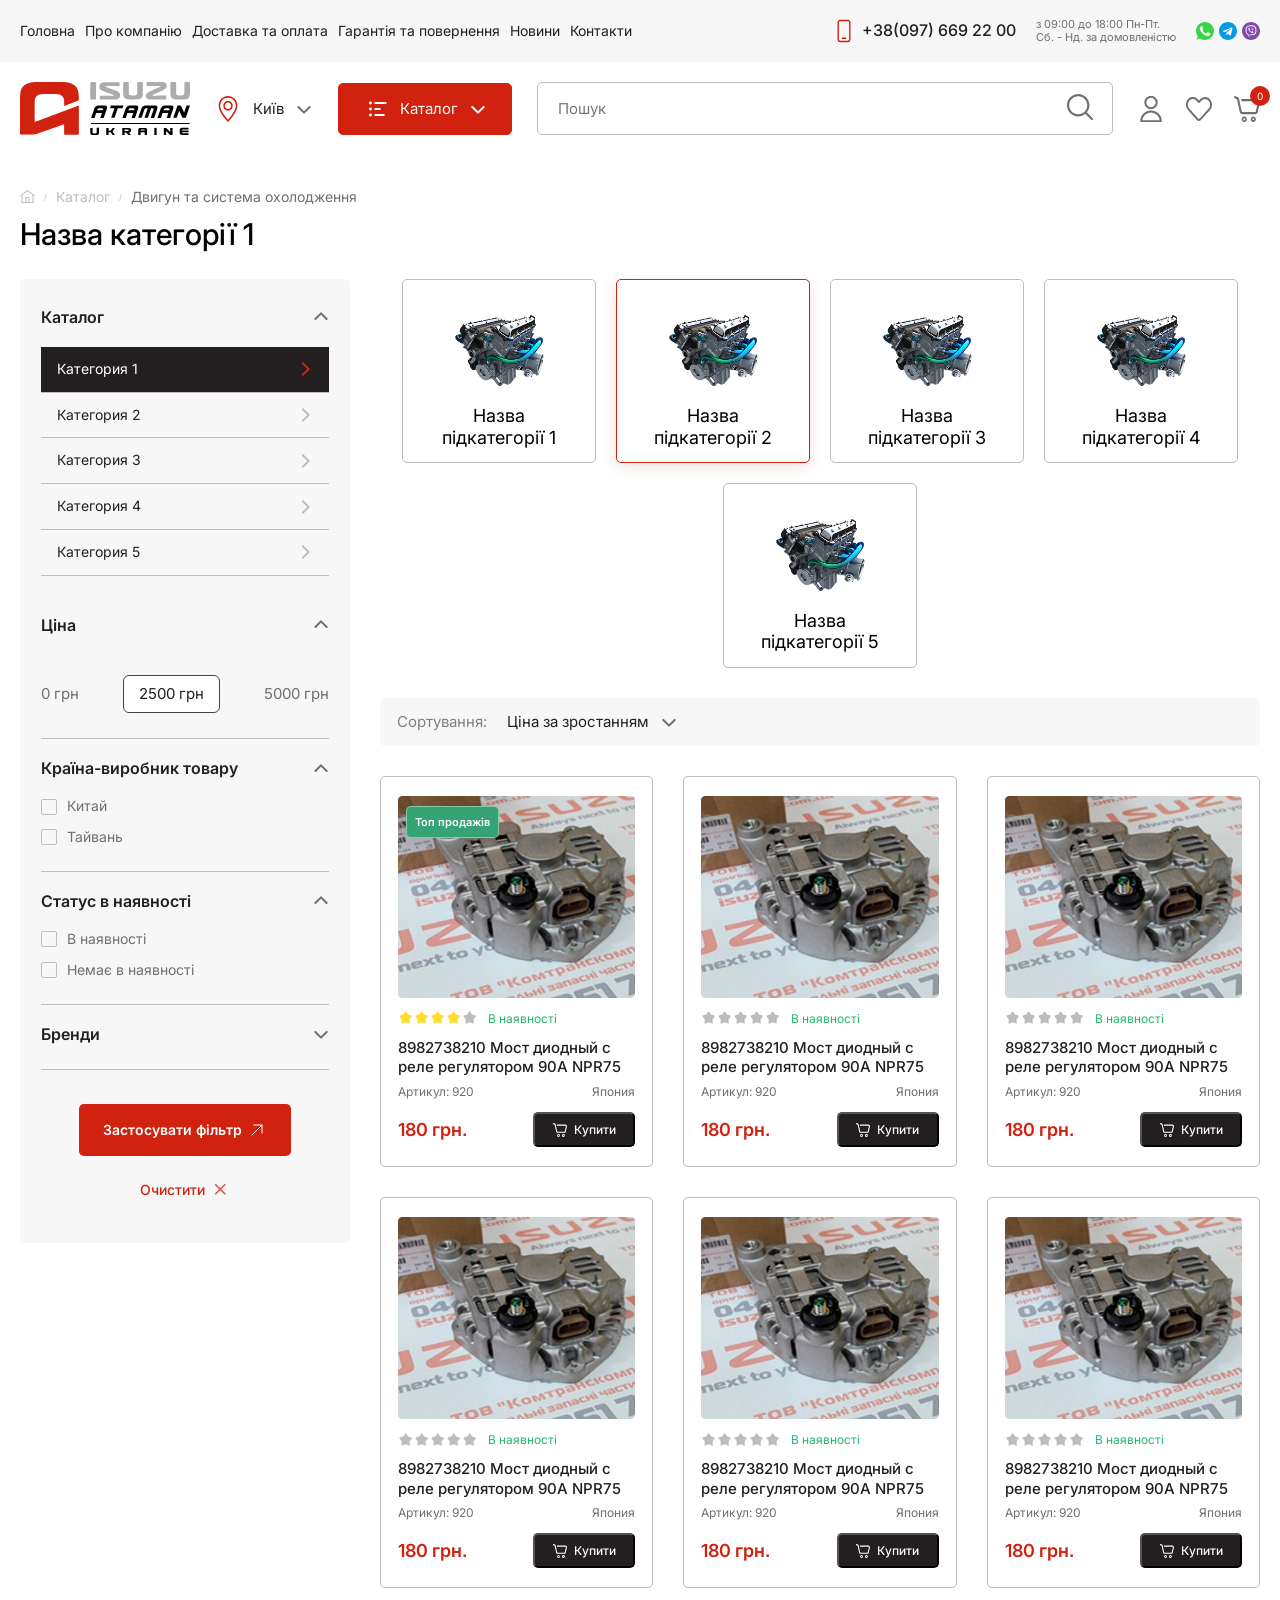
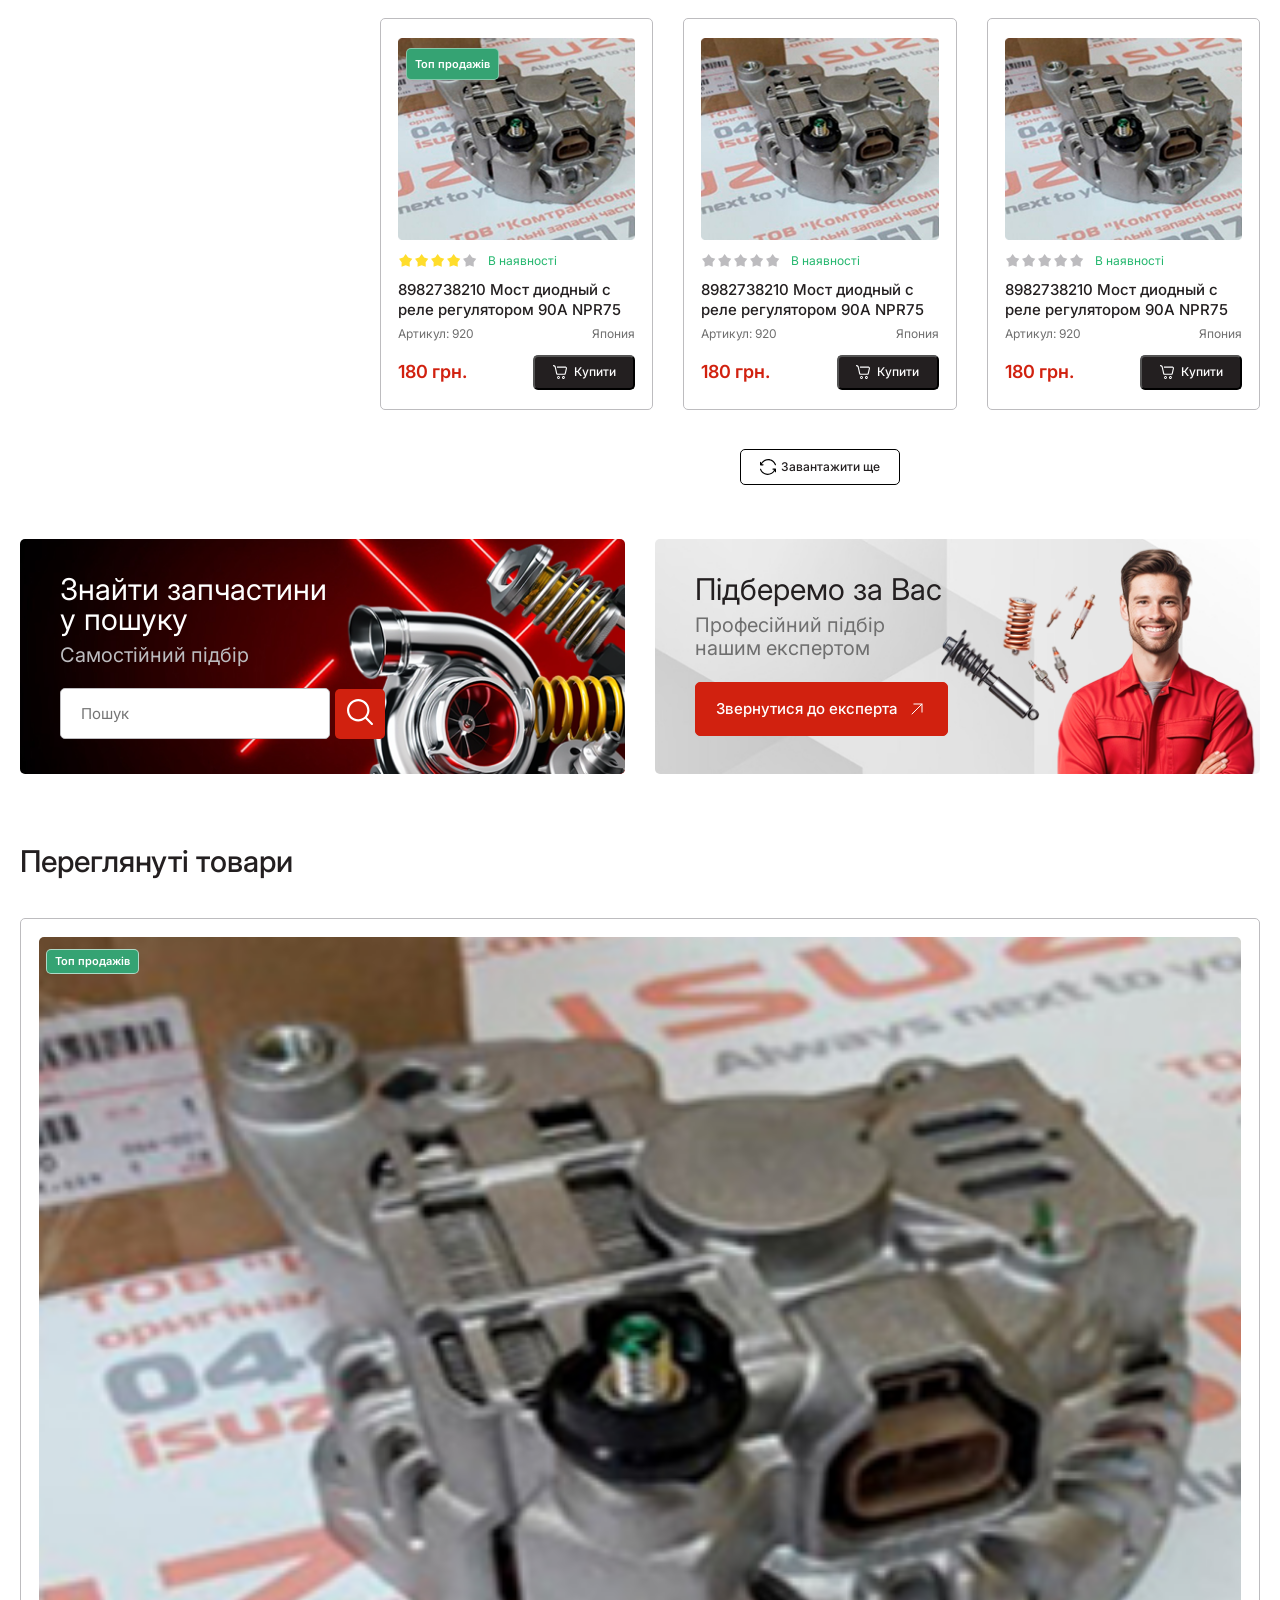
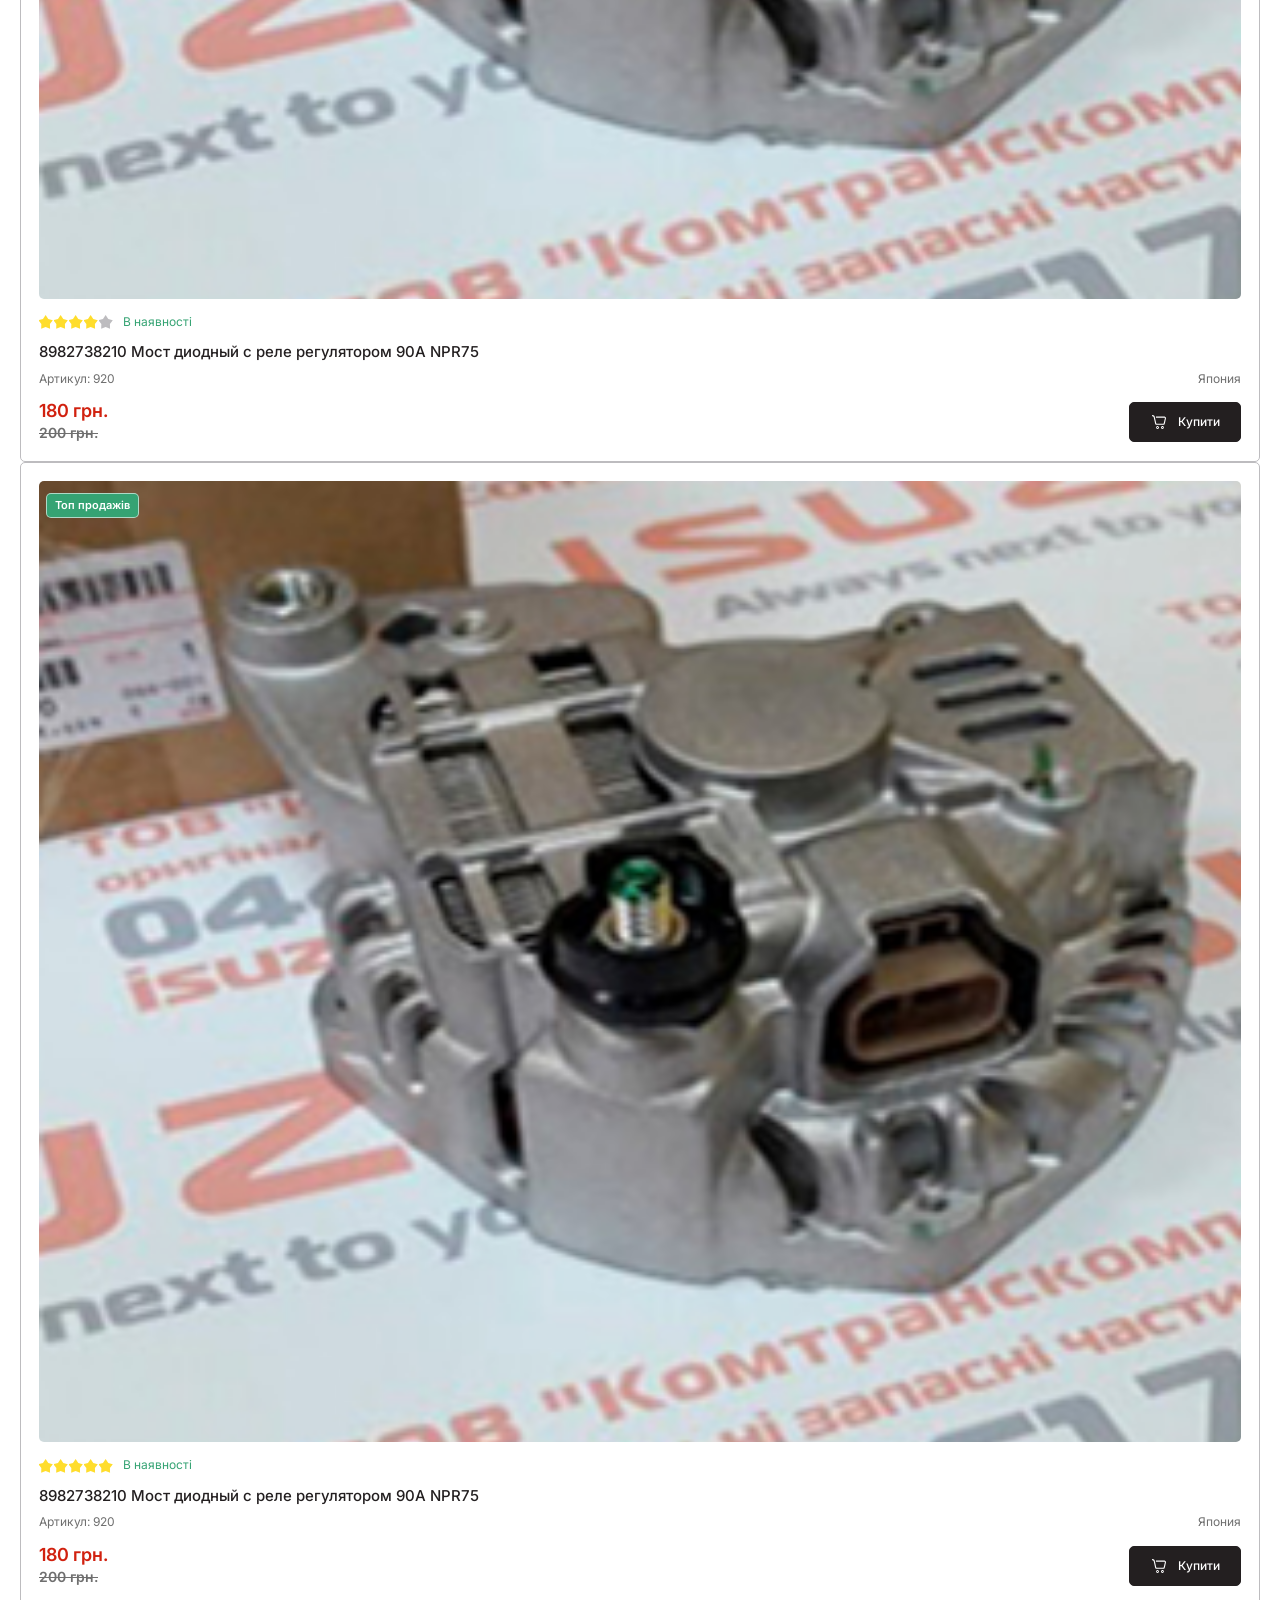
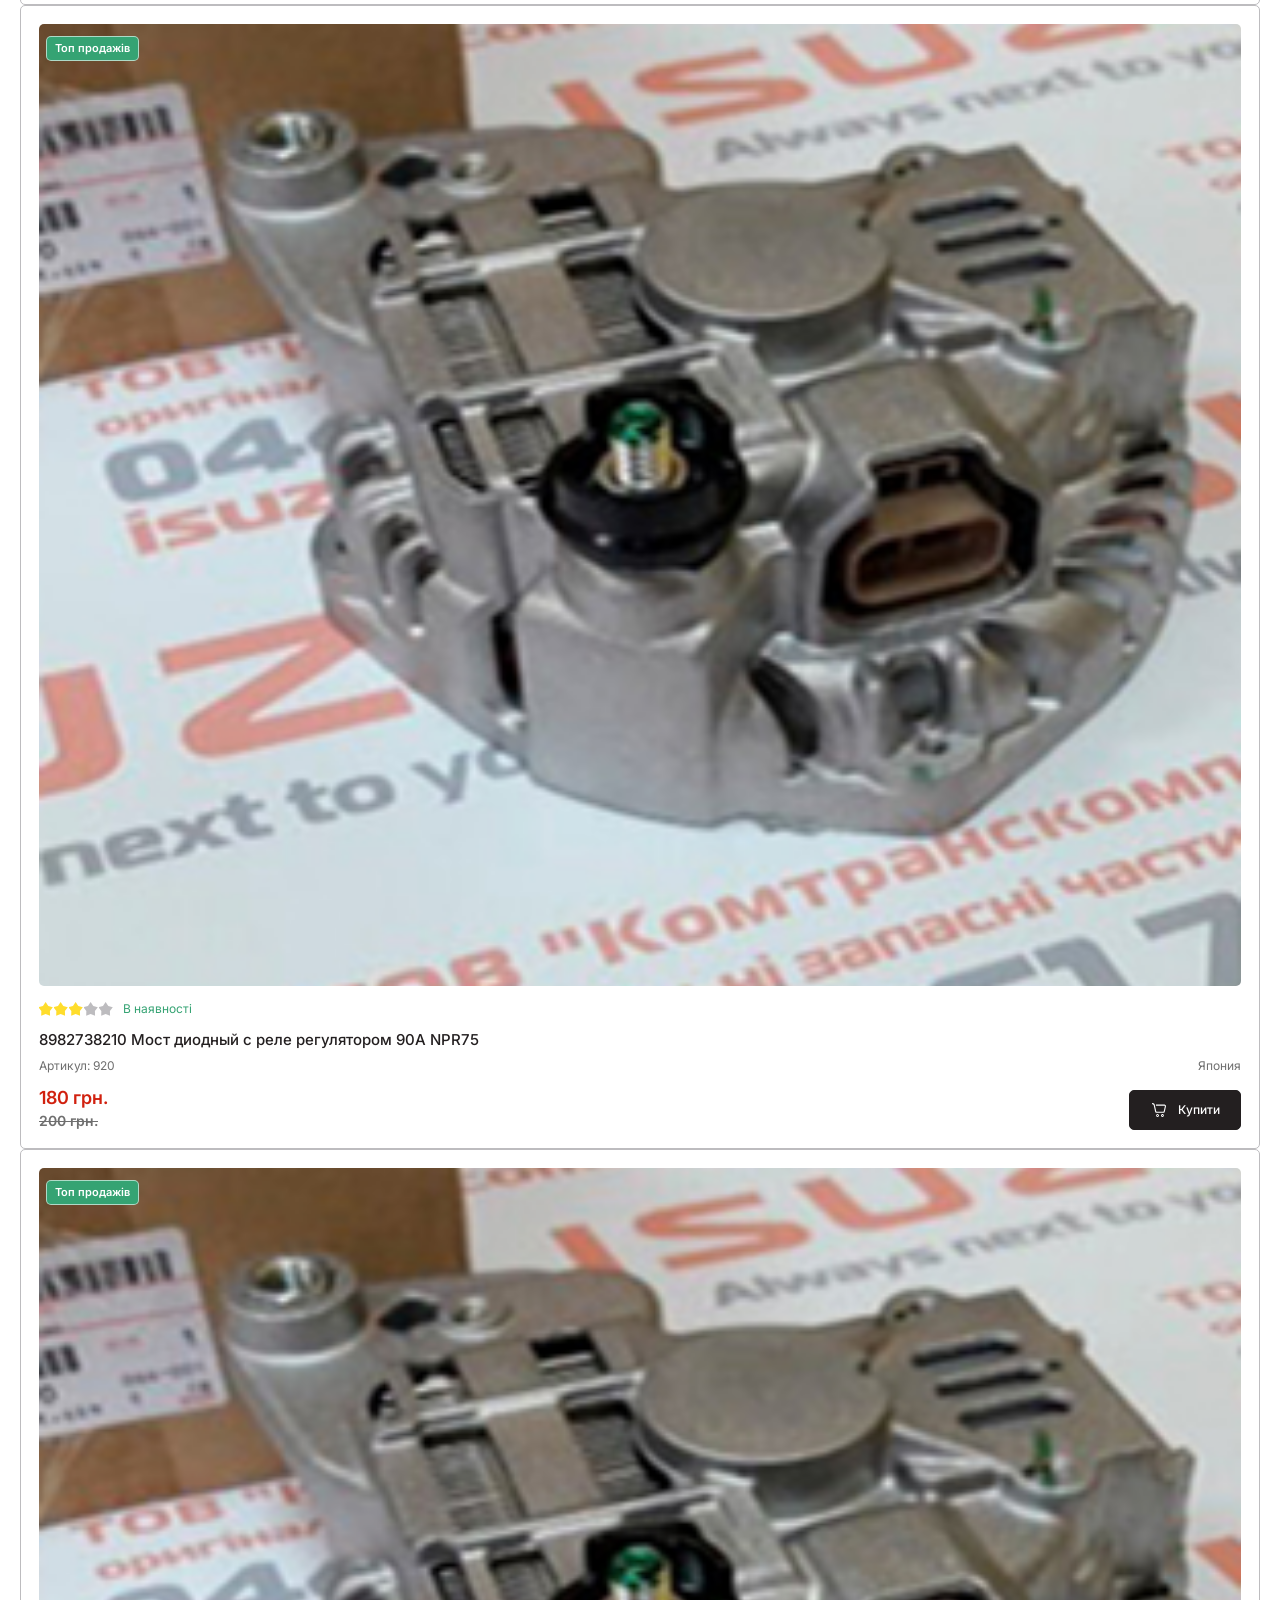
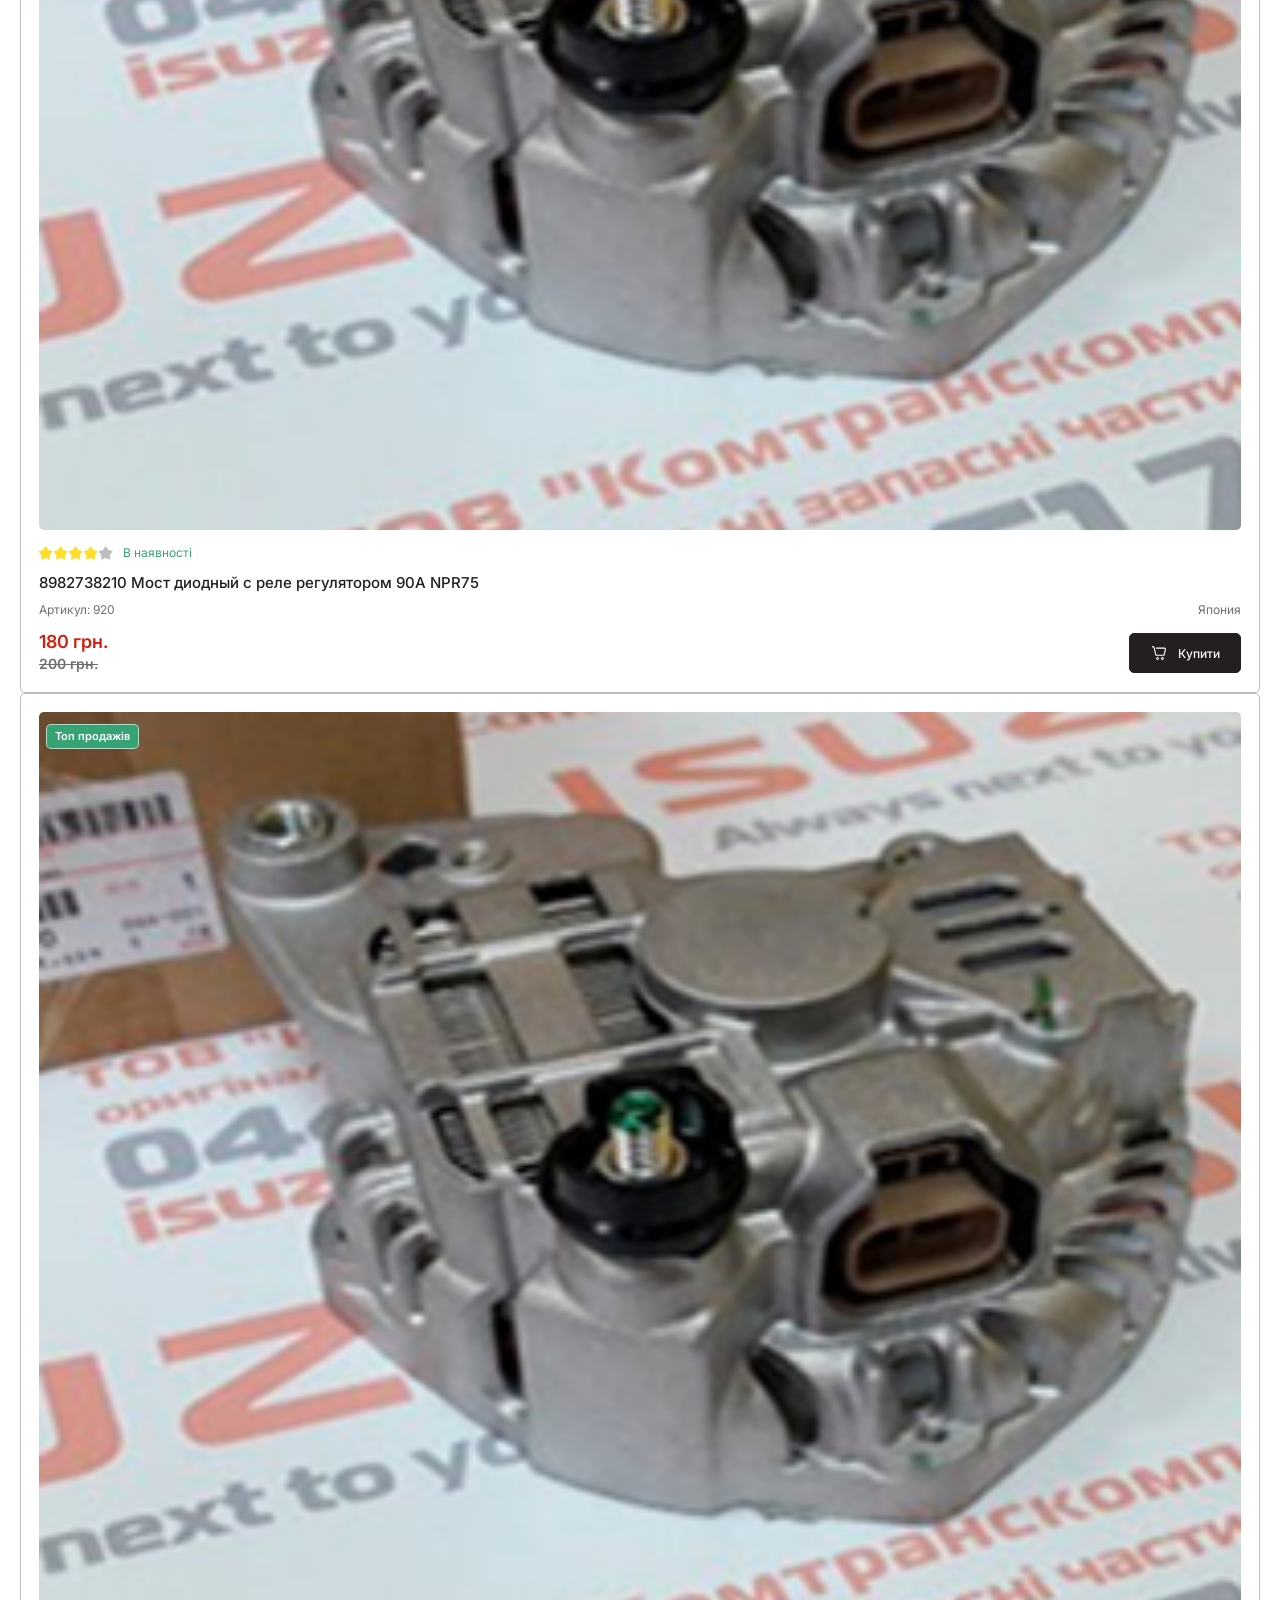
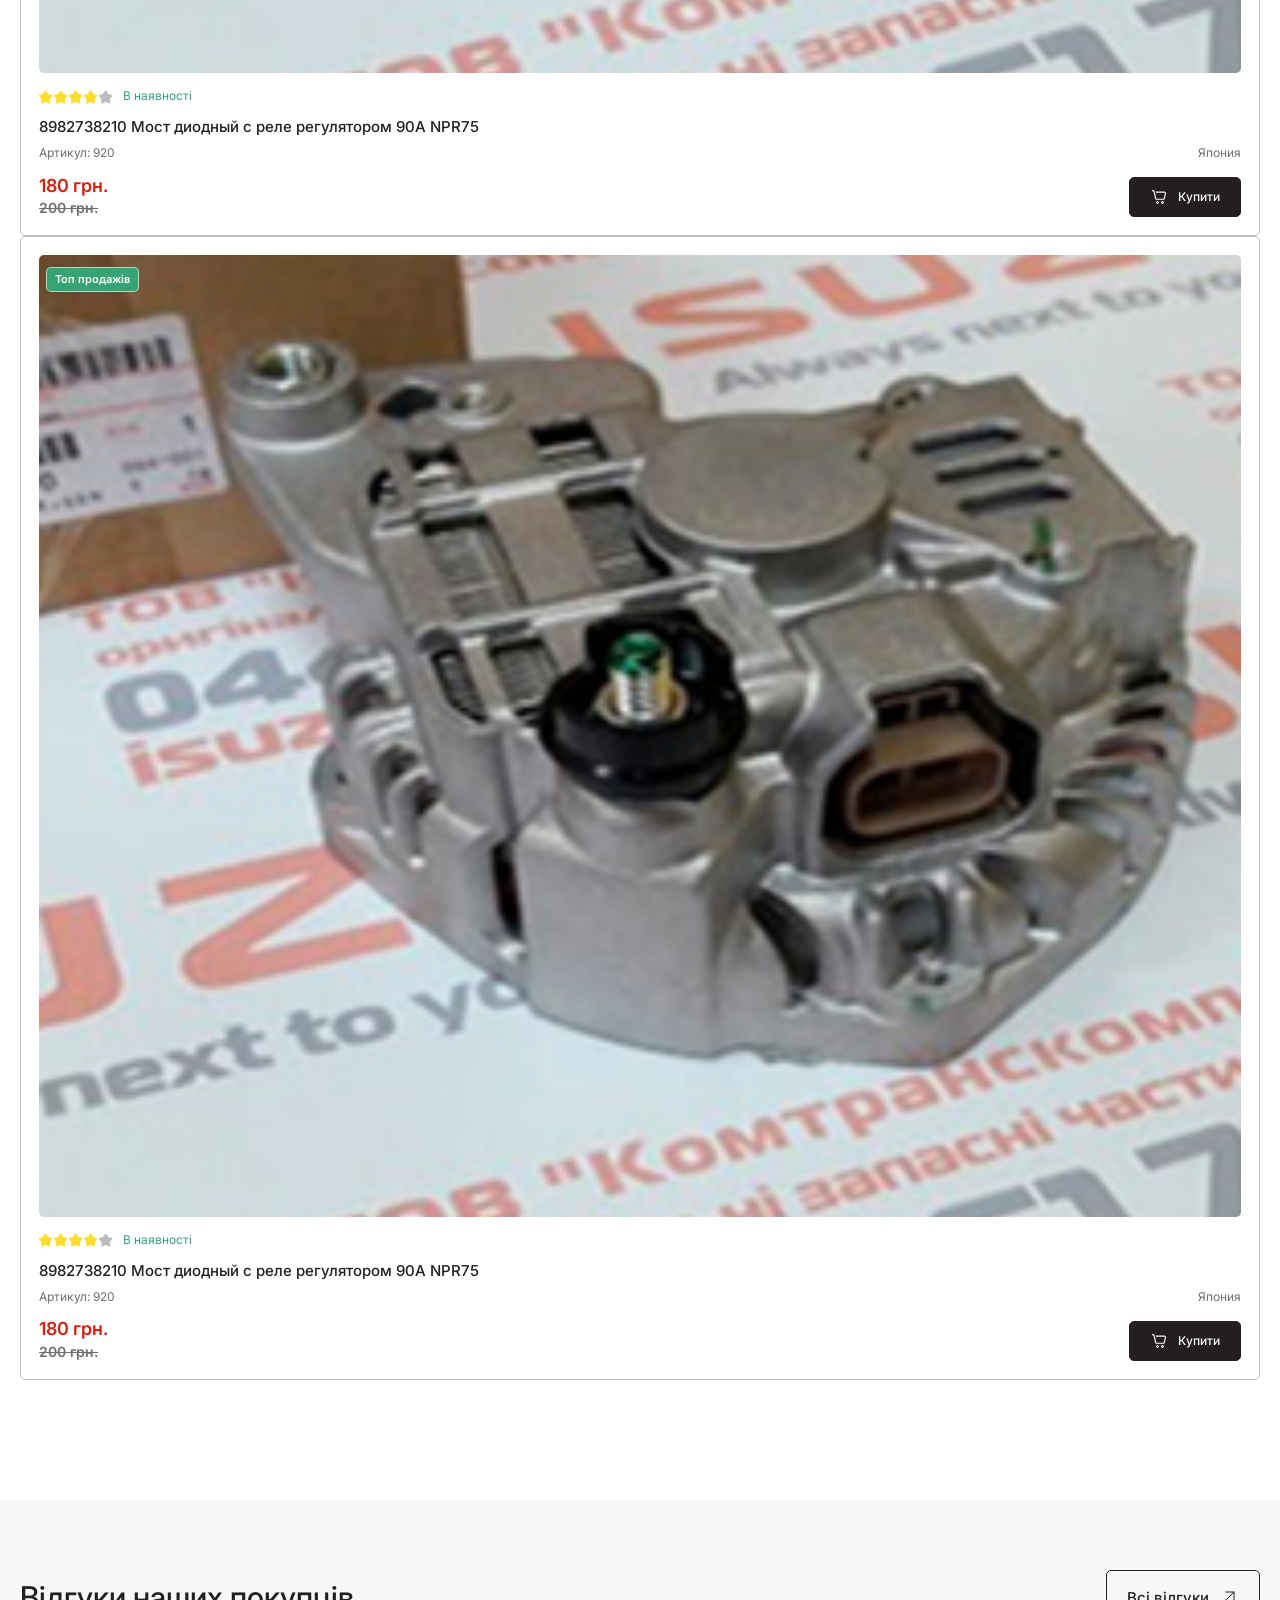
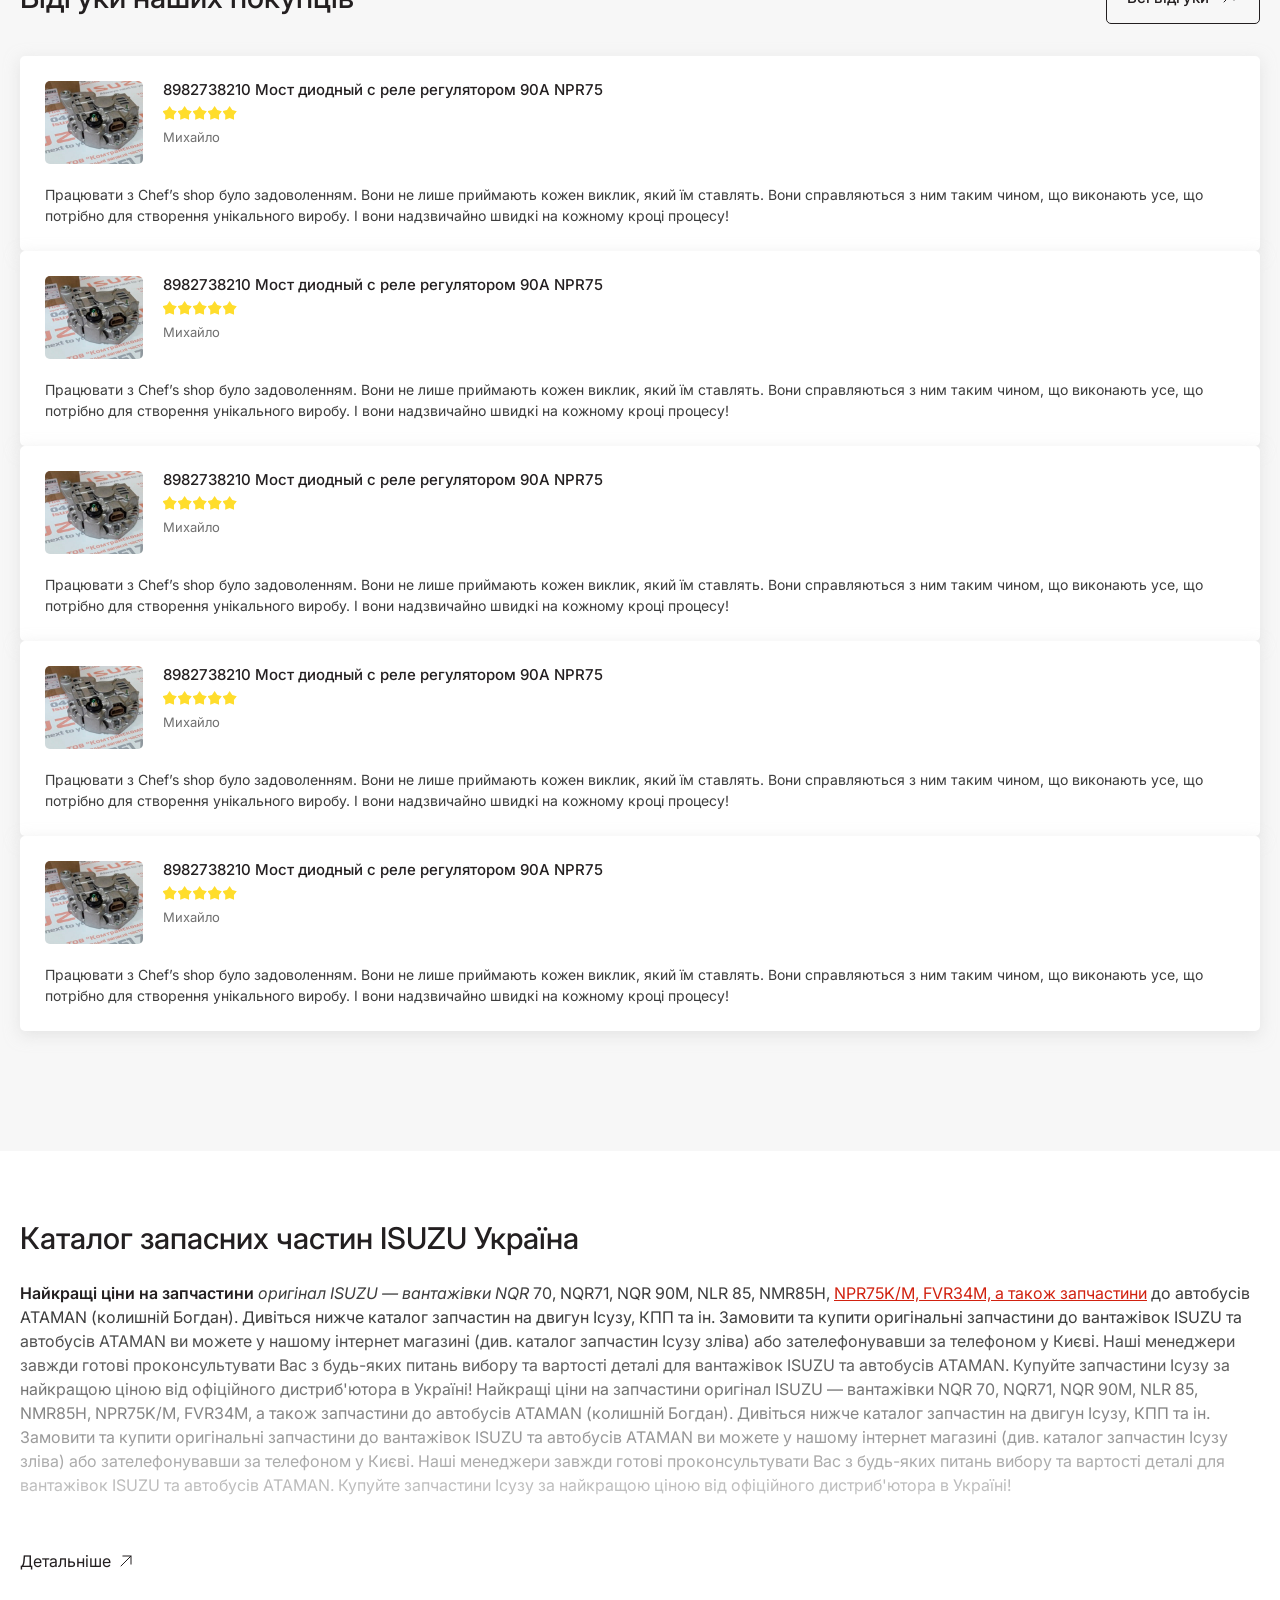
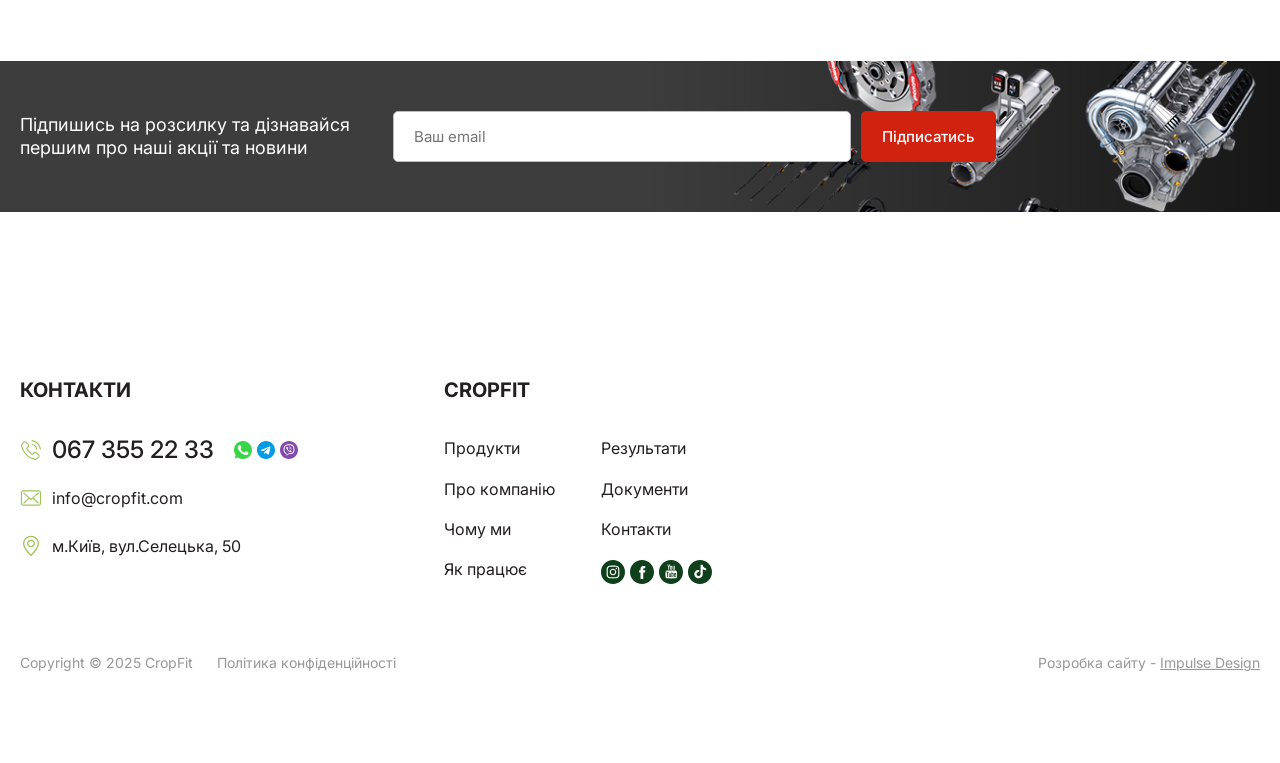
==== commit 93b460be: "Merge branch 'catalog'" ====
--- a/catalog.html
+++ b/catalog.html
@@ -347,7 +347,7 @@
             <aside class="catalog-sidebar">
                 <div class="catalog-sidebar__inner">
                     <div class="filter-group active">
-                        <button class="filter-group__header" type="button">
+                        <button class="filter-group__header">
                             <span class="filter-group__title">Каталог</span>
                             <span class="filter-group__arrow"></span>
                         </button>
@@ -390,7 +390,7 @@
 
                     <div class="catalog-sidebar__filters">
                         <div class="filter-group filters active">
-                            <button class="filter-group__header" type="button">
+                            <button class="filter-group__header">
                                 <span class="filter-group__title">Ціна</span>
                                 <span class="filter-group__arrow"></span>
                             </button>
@@ -423,7 +423,7 @@
 
 
                         <div class="filter-group filters active">
-                            <button class="filter-group__header" type="button">
+                            <button class="filter-group__header">
                                 <span class="filter-group__title">Країна-виробник товару</span>
                                 <span class="filter-group__arrow"></span>
                             </button>
@@ -445,7 +445,7 @@
 
 
                         <div class="filter-group filters active">
-                            <button class="filter-group__header" type="button">
+                            <button class="filter-group__header">
                                 <span class="filter-group__title">Статус в наявності</span>
                                 <span class="filter-group__arrow"></span>
                             </button>
@@ -467,7 +467,7 @@
 
 
                         <div class="filter-group filters">
-                            <button class="filter-group__header" type="button">
+                            <button class="filter-group__header">
                                 <span class="filter-group__title">Бренди</span>
                                 <span class="filter-group__arrow"></span>
                             </button>
@@ -478,8 +478,8 @@
 
 
                     <div class="catalog-sidebar__actions">
-                        <button class="catalog-sidebar__apply" type="submit">Застосувати фільтр</button>
-                        <button class="catalog-sidebar__reset" type="reset">Очистити</button>
+                        <button class="catalog-sidebar__apply">Застосувати фільтр</button>
+                        <button class="catalog-sidebar__reset">Очистити</button>
                     </div>
                 </div>
             </aside>
--- a/css/main.min.css
+++ b/css/main.min.css
@@ -1 +1 @@
-:root{--color-black--rgb: 35, 31, 32;--color-black: #231F20;--color-white--rgb: 255, 255, 255;--color-white: #ffffff;--color-red--rgb: 209, 33, 15;--color-red: #D1210F;--color-grey-050--rgb: 61, 61, 61;--color-grey-050: #3D3D3D;--color-grey-100--rgb: 111, 111, 111;--color-grey-100: #6F6F6F;--color-grey-150--rgb: 189, 188, 191;--color-grey-150: #BDBCBF;--color-grey-200--rgb: 247, 247, 247;--color-grey-200: #F7F7F7;--color-green-100--rgb: 53, 163, 115;--color-green-100: #35A373}*{-webkit-tap-highlight-color:rgba(0,0,0,0)}*,*::before,*::after{box-sizing:border-box}*{-webkit-text-size-adjust:100%;-moz-text-size-adjust:100%;text-size-adjust:100%}@media(max-width: 899px){*{outline:none}}body,input,textarea,button,select{font-family:"Inter",sans-serif}body{--header: 0;--footer: 0}body._lock{overflow:hidden}a{text-decoration:none}p{margin:0}ol,ul{padding:0;margin:0;list-style:none}strong{font-weight:500}html,body{position:relative;color:var(--color-black);background-color:var(--color-white);font-family:"Inter",sans-serif;font-size:16px;line-height:115%;letter-spacing:0;margin:0;padding:0}.container{max-width:1450px;width:100%;padding:0 20px;margin:0 auto}section{padding:70px 0}@media(max-width: 999px){section{padding:50px 0}}@media(max-width: 479px){section{padding:40px 0}}section._grey{background-color:var(--color-grey-200)}h1,.h1{margin:0;font-family:"Inter",sans-serif;font-size:65px;line-height:115%;font-weight:600;color:var(--color-black)}@media(max-width: 1279px){h1,.h1{font-size:48px}}@media(max-width: 999px){h1,.h1{font-size:36px}}@media(max-width: 767px){h1,.h1{font-size:32px}}h1 strong,.h1 strong{color:var(--color-red)}h2,.h2{margin:0;font-family:"Inter",sans-serif;font-size:30px;font-weight:500;line-height:115%;color:var(--color-black)}@media(max-width: 1279px){h2,.h2{font-size:28px}}@media(max-width: 999px){h2,.h2{font-size:26px}}@media(max-width: 767px){h2,.h2{font-size:24px}}h3,.h3{font-family:"Inter",sans-serif;margin:0;font-weight:500;line-height:115%;color:var(--color-black);font-size:24px}@media(max-width: 1279px){h3,.h3{font-size:22px}}@media(max-width: 999px){h3,.h3{font-size:20px}}.btn{display:flex;flex-direction:row;justify-content:center;align-items:center;padding:16px 20px;gap:10px;width:-moz-fit-content;width:fit-content;background:var(--color-red);border:1px solid var(--color-red);border-radius:5px;transition:.2s ease;font-size:15px;font-weight:500;color:var(--color-white);text-align:center;line-height:115%;cursor:pointer;letter-spacing:0em}html:not(.v-mobile) .btn:hover{background:var(--color-white);color:var(--color-red)}html:not(.v-mobile) .btn:hover svg{stroke:var(--color-red)}html:not(.v-mobile) .btn:focus-visible{background:var(--color-white);color:var(--color-red)}html:not(.v-mobile) .btn:focus-visible svg{stroke:var(--color-red)}@media(max-width: 767px){.btn{font-size:14px;padding:12px 16px}}.btn.btn-1{background:rgba(0,0,0,0);color:var(--color-red)}html:not(.v-mobile) .btn.btn-1:hover{background:var(--color-red);color:var(--color-white)}html:not(.v-mobile) .btn.btn-1:hover svg{stroke:var(--color-white)}html:not(.v-mobile) .btn.btn-1:focus-visible{background:var(--color-red);color:var(--color-white)}html:not(.v-mobile) .btn.btn-1:focus-visible svg{stroke:var(--color-white)}.btn.btn-2{background:rgba(0,0,0,0);color:var(--color-black);border:1px solid var(--color-black)}html:not(.v-mobile) .btn.btn-2:hover{background:var(--color-black);color:var(--color-white)}html:not(.v-mobile) .btn.btn-2:hover svg{stroke:var(--color-white)}html:not(.v-mobile) .btn.btn-2:focus-visible{background:var(--color-black);color:var(--color-white)}html:not(.v-mobile) .btn.btn-2:focus-visible svg{stroke:var(--color-white)}.btn.btn-3{border:1px solid var(--color-black);background:var(--color-black);color:var(--color-white)}html:not(.v-mobile) .btn.btn-3:hover{background:rgba(0,0,0,0);color:var(--color-black)}html:not(.v-mobile) .btn.btn-3:hover svg{stroke:var(--color-white)}html:not(.v-mobile) .btn.btn-3:focus-visible{background:rgba(0,0,0,0);color:var(--color-black)}html:not(.v-mobile) .btn.btn-3:focus-visible svg{stroke:var(--color-white)}.btn svg{width:20px;height:auto;transition:.2s ease}.swiper{--swiper-navigation-size: 16px;--swiper-navigation-top-offset: 0;--swiper-navigation-sides-offset: 0;--swiper-pagination-color: var(--color-red);--swiper-pagination-progressbar-bg-color: var(--color-grey-150)}.swiper-bottom{position:relative;display:flex;align-items:center;gap:24px;margin-top:50px}@media(max-width: 767px){.swiper-bottom{margin-top:30px}}.swiper-pagination{position:relative;--swiper-pagination-bottom: 0;--swiper-pagination-left: 0;--swiper-pagination-right: 0;--swiper-pagination-top: 0}.swiper-pagination-pages{white-space:nowrap;font-size:14px}.swiper-pagination-lock+.swiper-buttons{display:none}.swiper-buttons{display:flex;align-items:center;gap:14px}.swiper-button-prev{position:relative;margin:0 !important}.swiper-button-prev:before{content:"";background-image:url("data:image/svg+xml,%3Csvg width='16' height='16' viewBox='0 0 16 16' fill='none' xmlns='http://www.w3.org/2000/svg'%3E%3Cpath d='M15.0711 8.0001H0.928932' stroke='%23231F20' stroke-linecap='round' stroke-linejoin='round'/%3E%3Cpath d='M6.67419 13.7454L0.928952 8.00012L6.67419 2.25488' stroke='%23231F20' stroke-linecap='round' stroke-linejoin='round'/%3E%3C/svg%3E%0A");background-position:center;background-repeat:no-repeat;background-size:cover;display:block;width:100%;height:100%}.swiper-button-prev svg{display:none}.swiper-button-next{position:relative;margin:0 !important}.swiper-button-next:before{content:"";background-image:url("data:image/svg+xml,%3Csvg width='16' height='16' viewBox='0 0 16 16' fill='none' xmlns='http://www.w3.org/2000/svg'%3E%3Cpath d='M0.928932 8.0001H15.0711' stroke='%23231F20' stroke-linecap='round' stroke-linejoin='round'/%3E%3Cpath d='M9.32581 13.7454L15.071 8.00012L9.32581 2.25488' stroke='%23231F20' stroke-linecap='round' stroke-linejoin='round'/%3E%3C/svg%3E%0A");background-position:center;background-repeat:no-repeat;background-size:cover;display:block;width:100%;height:100%}.swiper-button-next svg{display:none}.categoryCard{display:flex;flex-direction:column;justify-content:center;align-items:center;text-align:center;gap:12px;padding:30px;border:1px solid var(--color-grey-150);transition:.2s ease;border-radius:5px;max-width:195px;width:100%}.categoryCard span{font-size:18px;transition:.2s ease;color:var(--color-black);line-height:115%}.categoryCard img{width:auto;height:auto;max-width:100%;max-height:100%}html:not(.v-mobile) .categoryCard:hover{border:1px solid var(--color-red);box-shadow:0px 4px 15px 0px rgba(208,138,138,0.2509803922)}html:not(.v-mobile) .categoryCard:hover span{color:var(--color-red)}html:not(.v-mobile) .categoryCard:focus-visible{border:1px solid var(--color-red);box-shadow:0px 4px 15px 0px rgba(208,138,138,0.2509803922)}html:not(.v-mobile) .categoryCard:focus-visible span{color:var(--color-red)}.productCard{position:relative;border:1px solid var(--color-grey-150);transition:border .2s ease,box-shadow .2s ease;border-radius:5px;padding:18px;width:100%}html:not(.v-mobile) .productCard:hover{border:1px solid var(--color-red);box-shadow:0px 4px 15px 0px rgba(208,138,138,0.2509803922)}html:not(.v-mobile) .productCard:focus-visible{border:1px solid var(--color-red);box-shadow:0px 4px 15px 0px rgba(208,138,138,0.2509803922)}.productCard__labels{position:absolute;top:30px;left:0;margin:0 25px;display:flex;flex-wrap:wrap;align-items:center;gap:6px;z-index:2}.productCard__labels-item{display:flex;justify-content:center;align-items:center;text-align:center;padding:6px 8px;font-size:11px;line-height:100%;font-weight:600;color:var(--color-white);border:1px solid rgba(var(--color-white--rgb), 0.6);border-radius:5px;background-color:var(--color-green-100)}.productCard__labels-item.red{background-color:var(--color-red)}.productCard__image{position:relative;display:flex;width:100%;padding-top:80%;border-radius:5px;overflow:hidden}.productCard__image img{position:absolute;top:0;left:0;width:100%;height:100%;-o-object-fit:cover;object-fit:cover;transition:.2s ease}html:not(.v-mobile) .productCard__image:hover img{transform:scale(1.1)}html:not(.v-mobile) .productCard__image:focus-visible img{transform:scale(1.1)}.productCard__rating{margin-top:16px;display:flex;align-items:center;gap:10px}.productCard__status{font-size:12px;color:var(--color-green-100);line-height:121%}.productCard__status.out-of-stock{color:var(--color-red)}.productCard__title{margin-top:14px;display:flex;color:var(--color-black);font-weight:500;font-size:15px;transition:.2s ease}html:not(.v-mobile) .productCard__title:hover{color:var(--color-red)}html:not(.v-mobile) .productCard__title:focus-visible{color:var(--color-red)}.productCard__details{margin-top:8px;display:flex;justify-content:space-between;flex-wrap:wrap;align-items:center;gap:4px;font-size:12px;color:var(--color-grey-100)}.productCard__bottom{margin-top:14px;display:flex;justify-content:space-between;align-items:center;gap:4px}.productCard__price{display:flex;flex-direction:column;gap:4px;font-size:18px;font-weight:600;color:var(--color-red)}.productCard__price span{color:var(--color-grey-100);text-decoration:line-through;font-size:14px}.productCard__btn{padding:10px 20px;font-size:12px;font-weight:500}.productCard__btn-cart{background-image:url("data:image/svg+xml,%3Csvg width='18' height='18' viewBox='0 0 18 18' fill='none' xmlns='http://www.w3.org/2000/svg'%3E%3Cpath fill-rule='evenodd' clip-rule='evenodd' d='M2.37474 2.03024C2.16243 2.1142 2 2.35798 2 2.59256C2 2.73803 2.07636 2.9203 2.1814 3.0255C2.22501 3.06916 2.54602 3.24585 2.89476 3.4181C3.2435 3.59035 3.55627 3.7601 3.58977 3.7953C3.64099 3.84909 3.76918 4.41206 4.39306 7.32297C4.90542 9.71357 5.15748 10.8361 5.20671 10.9465C5.36625 11.304 5.65547 11.5889 6.01728 11.7451L6.17541 11.8133L9.88338 11.8224C12.6192 11.8292 13.6311 11.8226 13.743 11.7974C13.9905 11.7416 14.2265 11.6041 14.4344 11.3945C14.7637 11.0626 14.7385 11.1483 15.3985 8.11619C15.7177 6.64985 15.9862 5.36133 15.9951 5.25283C16.0545 4.5317 15.5683 3.82302 14.8983 3.65428C14.7448 3.61563 14.169 3.60974 10.5097 3.60935C5.89309 3.60888 6.19416 3.59745 6.01444 3.77986C5.89733 3.89873 5.84983 4.01795 5.84776 4.1981C5.84523 4.41831 5.93695 4.59279 6.1181 4.71243L6.25376 4.80201L10.4831 4.81674L14.7124 4.83147L14.7928 4.92769C14.8515 4.99786 14.8733 5.05389 14.8733 5.13476C14.8733 5.2946 13.7558 10.4034 13.7015 10.492C13.6006 10.6565 13.7614 10.6497 9.97987 10.6497C6.24814 10.6497 6.38452 10.6549 6.26132 10.5072C6.22333 10.4616 6.01111 9.51946 5.47063 6.99712C4.97638 4.69051 4.70803 3.49378 4.65989 3.38143C4.55792 3.14339 4.39402 2.92849 4.21058 2.79227C3.99301 2.63071 2.75011 2.02135 2.60044 2.00285C2.5308 1.99424 2.43696 2.00564 2.37474 2.03024ZM7.25059 13.0115C6.69693 13.1235 6.22178 13.6566 6.12995 14.2688C6.04623 14.8272 6.29286 15.422 6.74057 15.7415C7.167 16.0458 7.69794 16.081 8.16035 15.8356C8.91371 15.4358 9.16483 14.4087 8.69355 13.6546C8.3807 13.1539 7.80805 12.8987 7.25059 13.0115ZM12.1302 13.0115C11.9013 13.0578 11.6056 13.2282 11.4315 13.4143C11.1798 13.6833 11.0574 13.9448 11.0159 14.3027C10.9235 15.0987 11.4087 15.8091 12.1558 15.9715C13.076 16.1715 13.9418 15.2892 13.807 14.289C13.6918 13.4342 12.9257 12.8505 12.1302 13.0115ZM7.75481 14.0049C7.88116 14.0738 7.93916 14.1407 7.99389 14.2807C8.04996 14.4241 8.0466 14.5852 7.98443 14.7298C7.92419 14.87 7.86272 14.9328 7.72603 14.9938C7.54709 15.0737 7.31259 15.0331 7.17284 14.8981C6.97129 14.7033 6.97074 14.2808 7.17185 14.0928C7.33219 13.9428 7.57405 13.9063 7.75481 14.0049ZM12.7156 14.0562C12.87 14.188 12.9208 14.3114 12.9094 14.5274C12.8977 14.7504 12.8032 14.8997 12.6184 14.9871C12.147 15.2099 11.7047 14.644 11.9901 14.1832C12.1435 13.9354 12.5009 13.8729 12.7156 14.0562Z' fill='white'/%3E%3C/svg%3E%0A");background-position:center;background-size:cover;background-repeat:no-repeat;display:block;width:18px;height:18px;transition:.2s ease}html:not(.v-mobile) .productCard__btn:hover .productCard__btn-cart{background-image:url("data:image/svg+xml,%3Csvg width='18' height='18' viewBox='0 0 18 18' fill='none' xmlns='http://www.w3.org/2000/svg'%3E%3Cpath fill-rule='evenodd' clip-rule='evenodd' d='M2.37474 2.03024C2.16243 2.1142 2 2.35798 2 2.59256C2 2.73803 2.07636 2.9203 2.1814 3.0255C2.22501 3.06916 2.54602 3.24585 2.89476 3.4181C3.2435 3.59035 3.55627 3.7601 3.58977 3.7953C3.64099 3.84909 3.76918 4.41206 4.39306 7.32297C4.90542 9.71357 5.15748 10.8361 5.20671 10.9465C5.36625 11.304 5.65547 11.5889 6.01728 11.7451L6.17541 11.8133L9.88338 11.8224C12.6192 11.8292 13.6311 11.8226 13.743 11.7974C13.9905 11.7416 14.2265 11.6041 14.4344 11.3945C14.7637 11.0626 14.7385 11.1483 15.3985 8.11619C15.7177 6.64985 15.9862 5.36133 15.9951 5.25283C16.0545 4.5317 15.5683 3.82302 14.8983 3.65428C14.7448 3.61563 14.169 3.60974 10.5097 3.60935C5.89309 3.60888 6.19416 3.59745 6.01444 3.77986C5.89733 3.89873 5.84983 4.01795 5.84776 4.1981C5.84523 4.41831 5.93695 4.59279 6.1181 4.71243L6.25376 4.80201L10.4831 4.81674L14.7124 4.83147L14.7928 4.92769C14.8515 4.99786 14.8733 5.05389 14.8733 5.13476C14.8733 5.2946 13.7558 10.4034 13.7015 10.492C13.6006 10.6565 13.7614 10.6497 9.97987 10.6497C6.24814 10.6497 6.38452 10.6549 6.26132 10.5072C6.22333 10.4616 6.01111 9.51946 5.47063 6.99712C4.97638 4.69051 4.70803 3.49378 4.65989 3.38143C4.55792 3.14339 4.39402 2.92849 4.21058 2.79227C3.99301 2.63071 2.75011 2.02135 2.60044 2.00285C2.5308 1.99424 2.43696 2.00564 2.37474 2.03024ZM7.25059 13.0115C6.69693 13.1235 6.22178 13.6566 6.12995 14.2688C6.04623 14.8272 6.29286 15.422 6.74057 15.7415C7.167 16.0458 7.69794 16.081 8.16035 15.8356C8.91371 15.4358 9.16483 14.4087 8.69355 13.6546C8.3807 13.1539 7.80805 12.8987 7.25059 13.0115ZM12.1302 13.0115C11.9013 13.0578 11.6056 13.2282 11.4315 13.4143C11.1798 13.6833 11.0574 13.9448 11.0159 14.3027C10.9235 15.0987 11.4087 15.8091 12.1558 15.9715C13.076 16.1715 13.9418 15.2892 13.807 14.289C13.6918 13.4342 12.9257 12.8505 12.1302 13.0115ZM7.75481 14.0049C7.88116 14.0738 7.93916 14.1407 7.99389 14.2807C8.04996 14.4241 8.0466 14.5852 7.98443 14.7298C7.92419 14.87 7.86272 14.9328 7.72603 14.9938C7.54709 15.0737 7.31259 15.0331 7.17284 14.8981C6.97129 14.7033 6.97074 14.2808 7.17185 14.0928C7.33219 13.9428 7.57405 13.9063 7.75481 14.0049ZM12.7156 14.0562C12.87 14.188 12.9208 14.3114 12.9094 14.5274C12.8977 14.7504 12.8032 14.8997 12.6184 14.9871C12.147 15.2099 11.7047 14.644 11.9901 14.1832C12.1435 13.9354 12.5009 13.8729 12.7156 14.0562Z' fill='%23231F20'/%3E%3C/svg%3E%0A")}html:not(.v-mobile) .productCard__btn:focus-visible .productCard__btn-cart{background-image:url("data:image/svg+xml,%3Csvg width='18' height='18' viewBox='0 0 18 18' fill='none' xmlns='http://www.w3.org/2000/svg'%3E%3Cpath fill-rule='evenodd' clip-rule='evenodd' d='M2.37474 2.03024C2.16243 2.1142 2 2.35798 2 2.59256C2 2.73803 2.07636 2.9203 2.1814 3.0255C2.22501 3.06916 2.54602 3.24585 2.89476 3.4181C3.2435 3.59035 3.55627 3.7601 3.58977 3.7953C3.64099 3.84909 3.76918 4.41206 4.39306 7.32297C4.90542 9.71357 5.15748 10.8361 5.20671 10.9465C5.36625 11.304 5.65547 11.5889 6.01728 11.7451L6.17541 11.8133L9.88338 11.8224C12.6192 11.8292 13.6311 11.8226 13.743 11.7974C13.9905 11.7416 14.2265 11.6041 14.4344 11.3945C14.7637 11.0626 14.7385 11.1483 15.3985 8.11619C15.7177 6.64985 15.9862 5.36133 15.9951 5.25283C16.0545 4.5317 15.5683 3.82302 14.8983 3.65428C14.7448 3.61563 14.169 3.60974 10.5097 3.60935C5.89309 3.60888 6.19416 3.59745 6.01444 3.77986C5.89733 3.89873 5.84983 4.01795 5.84776 4.1981C5.84523 4.41831 5.93695 4.59279 6.1181 4.71243L6.25376 4.80201L10.4831 4.81674L14.7124 4.83147L14.7928 4.92769C14.8515 4.99786 14.8733 5.05389 14.8733 5.13476C14.8733 5.2946 13.7558 10.4034 13.7015 10.492C13.6006 10.6565 13.7614 10.6497 9.97987 10.6497C6.24814 10.6497 6.38452 10.6549 6.26132 10.5072C6.22333 10.4616 6.01111 9.51946 5.47063 6.99712C4.97638 4.69051 4.70803 3.49378 4.65989 3.38143C4.55792 3.14339 4.39402 2.92849 4.21058 2.79227C3.99301 2.63071 2.75011 2.02135 2.60044 2.00285C2.5308 1.99424 2.43696 2.00564 2.37474 2.03024ZM7.25059 13.0115C6.69693 13.1235 6.22178 13.6566 6.12995 14.2688C6.04623 14.8272 6.29286 15.422 6.74057 15.7415C7.167 16.0458 7.69794 16.081 8.16035 15.8356C8.91371 15.4358 9.16483 14.4087 8.69355 13.6546C8.3807 13.1539 7.80805 12.8987 7.25059 13.0115ZM12.1302 13.0115C11.9013 13.0578 11.6056 13.2282 11.4315 13.4143C11.1798 13.6833 11.0574 13.9448 11.0159 14.3027C10.9235 15.0987 11.4087 15.8091 12.1558 15.9715C13.076 16.1715 13.9418 15.2892 13.807 14.289C13.6918 13.4342 12.9257 12.8505 12.1302 13.0115ZM7.75481 14.0049C7.88116 14.0738 7.93916 14.1407 7.99389 14.2807C8.04996 14.4241 8.0466 14.5852 7.98443 14.7298C7.92419 14.87 7.86272 14.9328 7.72603 14.9938C7.54709 15.0737 7.31259 15.0331 7.17284 14.8981C6.97129 14.7033 6.97074 14.2808 7.17185 14.0928C7.33219 13.9428 7.57405 13.9063 7.75481 14.0049ZM12.7156 14.0562C12.87 14.188 12.9208 14.3114 12.9094 14.5274C12.8977 14.7504 12.8032 14.8997 12.6184 14.9871C12.147 15.2099 11.7047 14.644 11.9901 14.1832C12.1435 13.9354 12.5009 13.8729 12.7156 14.0562Z' fill='%23231F20'/%3E%3C/svg%3E%0A")}.rating-stars{display:flex;align-items:center;gap:1px}.rating-stars span{display:block;width:14px;height:14px;background-image:url("data:image/svg+xml,%3Csvg width='14' height='13' viewBox='0 0 14 13' fill='none' xmlns='http://www.w3.org/2000/svg'%3E%3Cpath d='M6.65747 0L9.12617 3.60213L13.3149 4.83688L10.6519 8.29787L10.772 12.6631L6.65747 11.2L2.54297 12.6631L2.66303 8.29787L7.48634e-05 4.83688L4.18877 3.60213L6.65747 0Z' fill='%23BDBCBF'/%3E%3C/svg%3E%0A");background-position:center;background-size:cover;background-repeat:no-repeat}.rating-stars[data-rating="1"] span:nth-child(-n+1),.rating-stars[data-rating="2"] span:nth-child(-n+2),.rating-stars[data-rating="3"] span:nth-child(-n+3),.rating-stars[data-rating="4"] span:nth-child(-n+4),.rating-stars[data-rating="5"] span:nth-child(-n+5){background-image:url("data:image/svg+xml,%3Csvg width='14' height='13' viewBox='0 0 14 13' fill='none' xmlns='http://www.w3.org/2000/svg'%3E%3Cpath d='M6.65747 0L9.12617 3.60213L13.3149 4.83688L10.6519 8.29787L10.772 12.6631L6.65747 11.2L2.54297 12.6631L2.66303 8.29787L7.48634e-05 4.83688L4.18877 3.60213L6.65747 0Z' fill='%23FFDD2C'/%3E%3C/svg%3E%0A")}.header{position:relative;z-index:2}.header__wrapper{display:flex;flex-direction:column}.header__top{background-color:var(--color-grey-200);padding-top:18px;padding-bottom:18px}@media(max-width: 767px){.header__top{padding-top:12px;padding-bottom:12px}}.header__top-wrapper{display:flex;align-items:center;justify-content:space-between;gap:25px}@media(max-width: 999px){.header__top-wrapper{justify-content:center}}@media(max-width: 999px){.header__menu{position:fixed;top:0;left:100%;transition:.2s ease;padding:var(--wrap);border-radius:0;width:100%;height:100%;z-index:10;background-color:var(--color-white);padding:40px 20px}}.header__menu._active{left:0}.header__menu>ul{display:flex;justify-content:space-between;align-items:center;gap:10px}@media(max-width: 999px){.header__menu>ul{flex-direction:column;align-items:flex-start;margin-top:20px;gap:30px}}.header__menu>ul li a{color:var(--color-black);transition:.2s ease;display:flex;align-items:center;gap:12px;text-align:center;font-size:14px}html:not(.v-mobile) .header__menu>ul li a:hover{color:var(--color-red)}html:not(.v-mobile) .header__menu>ul li a:focus-visible{color:var(--color-red)}@media(max-width: 1279px){.header__menu>ul li a{font-size:12px}}@media(max-width: 999px){.header__menu>ul li a{font-size:24px}}.header__menu-close{display:none;position:absolute;top:10px;right:10px}@media(max-width: 999px){.header__menu-close{display:flex}}.header__contacts{display:flex;align-items:center;gap:20px}.header__phone{display:flex;align-items:center;gap:5px}.header__phone span{color:var(--color-black);font-weight:500;font-size:16px;transition:.2s ease;line-height:120%}html:not(.v-mobile) .header__phone span:hover{color:var(--color-red)}html:not(.v-mobile) .header__phone span:focus-visible{color:var(--color-red)}@media(max-width: 1279px){.header__phone span{font-size:12px}}@media(max-width: 999px){.header__phone svg{width:30px;height:auto}}.header__schedule{color:var(--color-grey-100);font-size:11px;line-height:115%}.header__messengers{display:flex;align-items:center;gap:5px}@media(max-width: 479px){.header__messengers{display:none}}.header__messengers a{display:flex;align-items:center}.header__bottom{padding:20px 0}@media(max-width: 767px){.header__bottom{padding-top:12px;padding-bottom:12px}}.header__bottom-wrapper{position:relative;display:flex;align-items:center;justify-content:space-between;gap:20px}@media(max-width: 479px){.header__bottom-wrapper{gap:16px}}.header__logo{width:170px;min-width:120px}@media(max-width: 999px){.header__logo{width:130px}}.header__logo a{display:flex;align-items:center;width:100%}.header__logo img{width:100%;height:auto}.header__location{position:relative;display:flex;align-items:center;gap:12px;cursor:pointer}@media(max-width: 767px){.header__location{display:none}}.header__location-icon{display:flex}.header__location-city{font-size:15px;line-height:115%}.header__location-arrow{display:flex;margin-left:auto;transition:.2s ease}.header__location-list{position:absolute;top:100%;left:0;display:grid;gap:14px;width:131px;background-color:var(--color-white);padding:14px 36px;transition:.2s ease;opacity:0;visibility:hidden}.header__location-item{transition:.2s ease;font-size:15px;line-height:115%}.header__location-item:hover{color:var(--color-red)}.header__location-item:focus-visible{color:var(--color-red)}.header__location:hover .header__location-arrow{transform:rotate(180deg)}.header__location:hover .header__location-list{opacity:1;visibility:visible}.header__location:focus-visible .header__location-arrow{transform:rotate(180deg)}.header__location:focus-visible .header__location-list{opacity:1;visibility:visible}.header__catalog{display:flex;align-items:center;gap:12px;background-color:var(--color-red);border:1px solid var(--color-red);transition:.2s ease;padding:13px 25px;border-radius:5px;cursor:pointer}@media(max-width: 767px){.header__catalog._desk{display:none}}.header__catalog._mob{display:none;margin-top:50px;max-width:480px}@media(max-width: 767px){.header__catalog._mob{display:flex;justify-content:center}}html:not(.v-mobile) .header__catalog:hover{background-color:var(--color-white)}html:not(.v-mobile) .header__catalog:hover .header__catalog-text{color:var(--color-red)}html:not(.v-mobile) .header__catalog:hover svg{fill:var(--color-red)}html:not(.v-mobile) .header__catalog:focus-visible{background-color:var(--color-white)}html:not(.v-mobile) .header__catalog:focus-visible .header__catalog-text{color:var(--color-red)}html:not(.v-mobile) .header__catalog:focus-visible svg{fill:var(--color-red)}.header__catalog._active{background-color:var(--color-white)}.header__catalog-icon{display:flex}.header__catalog-icon svg{transition:.2s ease}.header__catalog._active .header__catalog-icon svg{fill:var(--color-red)}.header__catalog-text{font-size:15px;line-height:115%;color:var(--color-white);transition:.2s ease}.header__catalog._active .header__catalog-text{color:var(--color-red)}.header__catalog-arrow{display:flex;margin-left:auto;transition:.2s ease}.header__catalog-arrow svg{transition:.2s ease}.header__catalog._active .header__catalog-arrow svg{fill:var(--color-red)}.header__catalog-list{position:absolute;top:100%;left:0;display:flex;justify-content:center;width:100%;transition:.2s ease;opacity:0;visibility:hidden;padding-top:21px}.header__catalog-list._active{opacity:1;visibility:visible}.header__catalog-list--wrapper{display:flex;justify-content:center;flex-wrap:wrap;max-width:100%;width:-moz-fit-content;width:fit-content;gap:14px;padding:14px 36px;background-color:var(--color-grey-200);border-radius:5px}.header__catalog-item{transition:.2s ease;font-size:15px;line-height:115%}.header__catalog-item:hover{color:var(--color-red)}.header__catalog-item:focus-visible{color:var(--color-red)}.header__catalog._active .header__catalog-arrow{transform:rotate(180deg)}.header__search{position:relative;max-width:576px;width:100%}@media(max-width: 999px){.header__search{position:unset;width:-moz-fit-content;width:fit-content;display:flex;margin-left:auto}}.header__search input{width:100%;padding:16px 60px 16px 20px;border:1px solid var(--color-grey-150);border-radius:5px;font-size:15px;transition:.2s ease;outline:none}@media(max-width: 999px){.header__search input{position:absolute;top:0;left:0;opacity:0;visibility:hidden;z-index:10}}.header__search:hover input{opacity:1;visibility:visible}.header__search svg{position:absolute;top:12px;right:20px;cursor:pointer;transition:.2s ease}html:not(.v-mobile) .header__search svg:hover{fill:var(--color-red)}html:not(.v-mobile) .header__search svg:focus-visible{fill:var(--color-red)}@media(max-width: 999px){.header__search svg{position:relative;top:0;left:0}}.header__buttons{display:flex;align-items:center;gap:22px}@media(max-width: 999px){.header__buttons{gap:20px}}@media(max-width: 479px){.header__buttons{gap:16px}}.header__buttons-item{position:relative;display:flex}html:not(.v-mobile) .header__buttons-item:hover:first-child svg{stroke:var(--color-red)}html:not(.v-mobile) .header__buttons-item:hover:not(:first-child) svg{fill:var(--color-red)}html:not(.v-mobile) .header__buttons-item:focus-visible:first-child svg{stroke:var(--color-red)}html:not(.v-mobile) .header__buttons-item:focus-visible:not(:first-child) svg{fill:var(--color-red)}.header__buttons-item svg{transition:.2s ease}.header__buttons-item span{position:absolute;top:-10px;right:-10px;width:20px;height:20px;background-color:var(--color-red);color:var(--color-white);border-radius:100%;font-size:10px;display:flex;align-items:center;justify-content:center;text-align:center}@media(max-width: 479px){.header__buttons-item.favorite{display:none}}@media(min-width: 1000px){.header__burger{display:none}}.banner{position:relative}.banner__bg{position:absolute;top:0;left:0;width:100%;height:100%;-o-object-fit:cover;object-fit:cover;z-index:0}.banner__bg img{width:100%;height:100%;-o-object-fit:cover;object-fit:cover}.banner__wrapper{position:relative;padding-top:128px;padding-bottom:190px;color:var(--color-white)}@media(max-width: 767px){.banner__wrapper{padding-top:70px;padding-bottom:70px}}.banner__title{color:var(--color-white)}.banner__text{max-width:412px;margin-top:20px;font-size:22px;line-height:130%;color:var(--color-grey-150)}@media(max-width: 767px){.banner__text{font-size:18px;color:var(--color-white);margin-top:14px}}.banner__button{margin-top:30px}@media(max-width: 767px){.banner__button{margin-top:20px}}.benefits__wrapper{display:grid;grid-template-columns:repeat(4, 1fr);gap:50px;padding:35px 0}@media(max-width: 999px){.benefits__wrapper{gap:30px}}@media(max-width: 767px){.benefits__wrapper{grid-template-columns:repeat(2, 1fr)}}@media(max-width: 479px){.benefits__wrapper{gap:30px 16px}}.benefits__item{position:relative;display:flex;gap:12px}.benefits__item:not(:last-child):after{content:"";position:absolute;top:50%;right:-25px;transform:translateY(-50%);width:1px;height:54px;background-color:var(--color-grey-150)}@media(max-width: 999px){.benefits__item:not(:last-child):after{right:-15px}}@media(max-width: 767px){.benefits__item:not(:last-child):after{display:none}}.benefits__item-icon{display:flex;width:100%;min-width:42px;max-width:42px;height:42px}@media(max-width: 999px){.benefits__item-icon{min-width:30px;max-width:30px;height:30px}}.benefits__item-icon img,.benefits__item-icon svg{width:100%;height:auto}.benefits__item-text{display:flex;flex-direction:column;gap:10px;font-size:14px;color:var(--color-grey-100)}@media(max-width: 999px){.benefits__item-text{font-size:12px}}.benefits__item-text strong{font-size:18px;font-weight:500;color:var(--color-black)}@media(max-width: 999px){.benefits__item-text strong{font-size:16px}}.catalog{overflow:hidden}.catalog__top{display:flex;justify-content:space-between;align-items:center;gap:20px}.catalog__slider{margin-top:40px}@media(max-width: 767px){.catalog__slider{margin-top:20px}}.catalog__slider .swiper{overflow:visible}.catalog__item{position:relative;background-size:cover;background-repeat:no-repeat;background-position:center;padding:35px 27px 27px;border-radius:5px;overflow:hidden}html:not(.v-mobile) .catalog__item:hover:before{transform:scale(1.2)}html:not(.v-mobile) .catalog__item:hover .catalog__item-title{color:var(--color-red)}html:not(.v-mobile) .catalog__item:hover .catalog__item-btn{background:var(--color-black);color:var(--color-white)}html:not(.v-mobile) .catalog__item:hover .catalog__item-btn svg{stroke:var(--color-white)}html:not(.v-mobile) .catalog__item:focus-visible:before{transform:scale(1.2)}html:not(.v-mobile) .catalog__item:focus-visible .catalog__item-title{color:var(--color-red)}html:not(.v-mobile) .catalog__item:focus-visible .catalog__item-btn{background:var(--color-black);color:var(--color-white)}html:not(.v-mobile) .catalog__item:focus-visible .catalog__item-btn svg{stroke:var(--color-white)}.catalog__item:before{content:"";display:block;width:226px;height:196px;background:var(--color-white);border-radius:200px 0px 5px;position:absolute;bottom:0;right:0;z-index:0;transition:.2s ease}.catalog__item-title{position:relative;max-width:250px;transition:.2s ease}.catalog__item-image{position:absolute;bottom:20px;right:30px;max-width:188px;max-height:157px}@media(max-width: 479px){.catalog__item-image{right:0}}.catalog__item-image img{width:auto;height:100%;max-width:100%}.catalog__item-btn{position:relative;margin-top:100px;padding:8px 16px;font-size:12px}@media(max-width: 479px){.catalog__btn._desk{display:none}}.catalog__btn._mob{margin:30px auto 0}@media(min-width: 480px){.catalog__btn._mob{display:none}}.related__top{display:flex;align-items:center;gap:60px;flex-wrap:wrap}@media(max-width: 767px){.related__top{gap:30px}}.related__category{position:relative;font-size:18px;font-weight:500;color:var(--color-grey-100);transition:.2s ease;cursor:pointer}html:not(.v-mobile) .related__category:hover{color:var(--color-black)}html:not(.v-mobile) .related__category:focus-visible{color:var(--color-black)}.related__category.active{color:var(--color-black)}.related__category.active:before{left:0;width:100%}.related__category:before{content:"";position:absolute;top:calc(100% + 10px);left:50%;width:0px;height:3px;background-color:var(--color-red);transition:.2s ease}.related__category:not(:last-child):after{content:"";position:absolute;top:0;right:-30px;width:1px;height:100%;background-color:var(--color-grey-150)}@media(max-width: 767px){.related__category:not(:last-child):after{display:none}}.related__slider{margin-top:40px}.related__slider:not(.active){display:none}.cta__wrapper{display:grid;grid-template-columns:1fr 1fr;gap:30px}@media(max-width: 999px){.cta__wrapper{gap:10px}}@media(max-width: 767px){.cta__wrapper{grid-template-columns:1fr;gap:16px}}.cta__item{position:relative;border-radius:5px;padding:35px 40px;overflow:hidden}@media(max-width: 479px){.cta__item{padding:30px 20px}}.cta__item-bg{position:absolute;top:0;left:0;width:100%;height:100%;z-index:0}.cta__item-bg img{width:100%;height:100%;-o-object-fit:cover;object-fit:cover}.cta__item-image{position:absolute;bottom:0;right:0;width:100%;height:100%;z-index:0;text-align:right}@media(max-width: 767px){.cta__item-image{height:70%}}.cta__item-image img{position:relative;width:auto;height:100%;z-index:1}.cta__item-title{position:relative;color:var(--color-white);font-size:30px;max-width:280px;line-height:100%}.cta__item:last-child .cta__item-title{color:var(--color-black)}.cta__item-text{position:relative;color:var(--color-grey-150);font-size:20px;max-width:250px;line-height:115%;margin-top:10px;margin-bottom:22px}.cta__item:last-child .cta__item-text{color:var(--color-grey-100)}.cta__item-search{position:relative;margin-top:auto;height:50px;max-width:325px;width:100%;display:flex;align-items:center;gap:5px}.cta__item-search input{width:100%;padding:15px 20px;border:1px solid var(--color-grey-150);border-radius:5px;font-size:15px;transition:.2s ease;outline:none}.cta__item-search button{min-width:50px;width:50px;height:50px;border-radius:5px;background-color:var(--color-red);outline:none;border:none;transition:.2s ease;cursor:pointer}html:not(.v-mobile) .cta__item-search button:hover{background-color:var(--color-black)}html:not(.v-mobile) .cta__item-search button:focus-visible{background-color:var(--color-black)}.cta__item-btn{position:relative}.reviews__top{display:flex;justify-content:space-between;align-items:center;gap:20px}.reviews__slider{margin-top:32px}.reviews__item{padding:25px;background-color:var(--color-white);border-radius:5px;box-shadow:0px 4px 15px 0px rgba(210,210,210,0.5019607843)}.reviews__item-top{display:flex;gap:20px}.reviews__item-image{position:relative;display:block;max-width:98px;max-height:83px;border-radius:5px;overflow:hidden}.reviews__item-image img{width:100%;height:100%;-o-object-fit:cover;object-fit:cover;transition:.2s ease}html:not(.v-mobile) .reviews__item-image:hover img{transform:scale(1.1)}html:not(.v-mobile) .reviews__item-image:focus-visible img{transform:scale(1.1)}.reviews__item-box{display:flex;flex-direction:column;gap:8px}.reviews__item-title{font-size:15px;font-weight:500;color:var(--color-black);line-height:115%;transition:.2s ease}html:not(.v-mobile) .reviews__item-title:hover{color:var(--color-red)}html:not(.v-mobile) .reviews__item-title:focus-visible{color:var(--color-red)}.reviews__item-author{font-size:13px;color:var(--color-grey-100)}.reviews__item-text{margin-top:20px;font-size:14px;color:var(--color-grey-050);line-height:150%}@media(max-width: 479px){.reviews__btn._desk{display:none}}.reviews__btn._mob{margin:30px auto 0}@media(min-width: 480px){.reviews__btn._mob{display:none}}.seo__text{position:relative;color:var(--color-grey-050);line-height:150%}.seo__text:not(.active){max-height:300px;overflow:hidden}.seo__text:not(.active):before{content:"";position:absolute;left:0;right:0;top:0;bottom:0;background:linear-gradient(180deg, rgba(255, 255, 255, 0) 32.29%, rgba(255, 255, 255, 0.8) 100%);z-index:2}.seo__text>*+*{margin-top:25px}@media(max-width: 767px){.seo__text>*+*{margin-top:16px}}.seo__text strong{font-weight:600;color:var(--color-black)}.seo__text a{color:var(--color-red);text-decoration:underline}html:not(.v-mobile) .seo__text a:hover{text-decoration:none}html:not(.v-mobile) .seo__text a:focus-visible{text-decoration:none}.seo__text ul{list-style:disc;margin-left:22px}.seo__text ol{list-style:decimal;margin-left:22px}.seo__btn{margin-top:30px;display:flex;align-items:center;gap:5px;width:-moz-fit-content;width:fit-content;cursor:pointer}html:not(.v-mobile) .seo__btn:hover span{color:var(--color-red)}html:not(.v-mobile) .seo__btn:hover svg{stroke:var(--color-red)}html:not(.v-mobile) .seo__btn:focus-visible span{color:var(--color-red)}html:not(.v-mobile) .seo__btn:focus-visible svg{stroke:var(--color-red)}.seo__btn span{color:var(--color-black);transition:.2s ease}.seo__btn svg{transition:.2s ease}.subscribe{position:relative;background-color:#3d3d3d;background-image:linear-gradient(90.06deg, rgba(0, 0, 0, 0) 50.05%, rgba(0, 0, 0, 0.7) 105.87%);padding:50px 0;margin-top:20px}.subscribe__bg{position:absolute;top:0;left:0;width:100%;height:100%;-o-object-fit:cover;object-fit:cover;-o-object-position:center right;object-position:center right;z-index:0}@media(max-width: 767px){.subscribe__bg{display:none}}.subscribe__wrapper{position:relative;display:flex;align-items:center;gap:10px}@media(max-width: 767px){.subscribe__wrapper{flex-direction:column;align-items:flex-start}}.subscribe__text{max-width:363px;width:100%;font-size:18px;line-height:125%;color:var(--color-white)}.subscribe__form{width:100%}.subscribe__form-wrapper{display:flex;align-items:center;gap:10px}.subscribe__form-wrapper input[type=email]{max-width:458px;width:100%;width:100%;padding:15px 20px;border:1px solid var(--color-grey-150);border-radius:5px;font-size:15px;transition:.2s ease;outline:none}@media(max-width: 767px){.subscribe__form-wrapper input[type=email]{padding:10px 16px}}.footer{padding:90px 0}@media(max-width: 767px){.footer{padding:50px 0}}.footer__wrapper{position:relative}.footer__logo{width:225px;transform:translateX(-18px)}@media(max-width: 999px){.footer__logo{width:200px}}.footer__logo img{width:100%;height:auto}.footer__box{position:relative;display:flex;gap:146px;margin-top:60px;z-index:1}@media(max-width: 767px){.footer__box{flex-direction:column;gap:50px;margin-top:40px}}.footer__box-title{font-weight:700;font-size:20px;text-transform:uppercase;margin-bottom:14px}@media(max-width: 767px){.footer__box-title{margin-bottom:0}}.footer__contacts{display:flex;flex-direction:column;gap:26px}.footer__contacts a{color:var(--color-black);transition:.2s ease}html:not(.v-mobile) .footer__contacts a:hover{color:var(--color-black)}html:not(.v-mobile) .footer__contacts a:focus-visible{color:var(--color-black)}.footer__phone{display:flex;align-items:center;gap:10px}.footer__phone a{font-weight:500;font-size:24px}.footer__phone-list{display:flex;align-items:center;gap:5px;margin-left:10px}.footer__phone-list a{display:flex;align-items:center}.footer__email{display:flex;align-items:center;gap:10px}.footer__address{display:flex;align-items:center;gap:10px}.footer__menu-list{display:grid;grid-template-columns:1fr 1fr;gap:22px 46px;margin-top:40px}@media(max-width: 767px){.footer__menu-list{margin-top:26px;gap:22px}}.footer__menu-list a{color:var(--color-black);transition:.2s ease}html:not(.v-mobile) .footer__menu-list a:hover{color:var(--color-black)}html:not(.v-mobile) .footer__menu-list a:focus-visible{color:var(--color-black)}.footer__menu-socials{display:flex;align-items:center;gap:5px}.footer__menu-socials a{display:flex;align-items:center}.footer__menu-socials svg path{transition:.2s ease}html:not(.v-mobile) .footer__menu-socials svg:hover path{fill:var(--color-black)}html:not(.v-mobile) .footer__menu-socials svg:focus-visible path{fill:var(--color-black)}.footer__bottom{position:relative;display:flex;align-items:center;gap:24px;margin-top:70px;font-size:14px;color:#989898;z-index:1}@media(max-width: 767px){.footer__bottom{margin-top:50px;align-items:flex-start;flex-direction:column;gap:16px}}.footer__bottom a{color:#989898;transition:.2s ease}html:not(.v-mobile) .footer__bottom a:hover{text-decoration:underline}html:not(.v-mobile) .footer__bottom a:focus-visible{text-decoration:underline}@media(max-width: 767px){.footer__bottom-menu{order:1}}@media(max-width: 767px){.footer__copyright{order:3}}.footer__dev{margin-left:auto}@media(max-width: 767px){.footer__dev{margin-left:0;order:2}}.footer__dev a{text-decoration:underline}html:not(.v-mobile) .footer__dev a:hover{text-decoration:none}html:not(.v-mobile) .footer__dev a:focus-visible{text-decoration:none}.footer__bg{position:absolute;top:0;right:0;z-index:0}@media(max-width: 999px){.footer__bg{display:none}}.popup{position:fixed;top:0;left:0;width:100%;height:100%;z-index:10;display:none}.popup.active{display:flex}.popup__bg{position:absolute;top:0;left:0;width:100%;height:100%;background-color:rgba(0,0,0,.4);z-index:1}.popup__wrapper{position:relative;width:100%;height:100%;display:flex;justify-content:center;align-items:center;z-index:2}.popup__content{position:relative;width:100%;max-width:463px;padding:54px;background-color:var(--color-green);display:flex;flex-direction:column;align-items:center;z-index:2}.popup__close{position:absolute;top:17px;right:21px;cursor:pointer}.popup__title{font-family:"Inter",sans-serif;font-weight:700;font-size:36px;line-height:115%;text-align:center;letter-spacing:-0.03em;text-transform:uppercase;color:var(--color-black)}.popup__subtitle{font-family:"Inter",sans-serif;font-weight:300;font-size:18px;line-height:95%;text-align:center;letter-spacing:-0.03em;text-transform:uppercase;color:var(--color-black);margin-top:8px}.popup__form{margin-top:32px}.popup__form-wrapper{display:flex;flex-direction:column;align-items:center;gap:22px}.popup__form-wrapper input{font-size:16px;line-height:95%;letter-spacing:-0.03em;color:var(--color-black);border:none;border-bottom:1px solid var(--color-black);padding:4px 0;background:none;outline:none;width:100%}.popup__form-wrapper input::-moz-placeholder{color:var(--color-black)}.popup__form-wrapper input::placeholder{color:var(--color-black)}.popup__form-wrapper input[type=submit]{padding:10px;max-width:213px;font-size:16px}.popup__form-wrapper label{display:flex;flex-direction:column;gap:6px;width:100%}.popup__form-wrapper label span{font-size:16px;line-height:95%;letter-spacing:-0.03em;color:var(--color-black);font-weight:400}.popup__form-wrapper label.confirm{display:flex;flex-direction:row;align-items:center;gap:16px}.popup__form-wrapper label.confirm input{width:22px;height:22px;margin:0;accent-color:var(--color-green);border:1px solid var(--color-black)}.popup__form-wrapper label.confirm span{font-size:10px;line-height:115%;letter-spacing:-0.03em;color:var(--color-black);font-weight:400}.popup__form-wrapper label.confirm a{font-weight:400;text-decoration:underline;color:var(--color-black)}.popup__form-wrapper textarea{background-color:#b2d810;border:none;resize:none;height:81px;padding:10px;color:#46483c;font-size:12px;outline:none}.popup__form-wrapper p{width:100%;font-weight:300;font-size:12px;line-height:115%;color:var(--color-black)}.popup__form-wrapper p a{font-weight:600;text-decoration:underline;color:var(--color-black)}.catalog-layout__sidebar{display:flex;gap:30px}@media(max-width: 1100px){.catalog-layout__sidebar{flex-wrap:wrap;justify-content:center}}.catalog-sidebar{max-width:330px;width:100%;flex-shrink:0}@media(max-width: 1100px){.catalog-sidebar{max-width:690px}}.catalog-sidebar__filters{display:flex;flex-direction:column;gap:20px;margin-top:15px}.catalog-sidebar__inner{border-radius:5px;background:var(--color-grey-200);padding:29px 21px 37px 21px}.catalog-sidebar__actions{display:flex;flex-direction:column;align-items:center;padding:34px 0 0;gap:23px}.catalog-sidebar__apply{display:flex;align-items:center;gap:5px;border:none;border-radius:5px;padding:16px 24px;background:var(--color-red);font-weight:600;font-size:14px;line-height:1;color:var(--color-white);cursor:pointer}.catalog-sidebar__apply::after{content:"";width:20px;height:20px;flex-shrink:0;background:url(../assets/apply-filter.svg) no-repeat center}.catalog-sidebar__reset{display:flex;align-items:center;gap:5px;border:none;background:rgba(0,0,0,0);font-weight:500;font-size:14px;line-height:1;color:var(--color-red);cursor:pointer;padding:16px 50px}.catalog-sidebar__reset::after{content:"";width:20px;height:20px;flex-shrink:0;background:url(../assets/reset-icon.svg) center no-repeat}.filter-group .price-filter__range{margin-bottom:20px}.filter-group .price-filter__values{display:flex;align-items:center;justify-content:space-between;font-weight:400;font-size:15px;line-height:1;color:var(--color-grey-100)}.filter-group .price-filter__input{width:97px;border:1px solid #444;border-radius:6px;text-align:center;padding:8.5px 0;font-weight:400;font-size:15px;line-height:1;color:var(--color-black)}.filter-group .noUi-target{height:3px;border:none;background:#d2d2d2;box-shadow:none}.filter-group .noUi-connect{background:#d62d20}.filter-group .noUi-handle{width:15px !important;height:15px !important;top:-6px !important;right:-9px !important;background:url(../assets/price-filter-icon.svg) no-repeat center;border:none;border-radius:50%;cursor:pointer}.filter-group .noUi-handle::before,.filter-group .noUi-handle::after{display:none}.filter-group.filters{border-bottom:1px solid var(--color-grey-150)}.filter-group__body{display:none}.filter-group.active .filter-group__header{padding:0}.filter-group.active .filter-group__body{display:block;padding:20px 0 25px 0}.filter-group.active .filter-group__arrow{transform:rotate(180deg)}.filter-group__header{width:100%;display:flex;align-items:center;justify-content:space-between;padding:0 0 25px 0;background:rgba(0,0,0,0);border:none;cursor:pointer;transition:.2 linear}.filter-group__header:hover .filter-group__title{color:var(--color-red)}.filter-group__title{font-weight:600;font-size:16px;line-height:1.2;color:var(--color-black);transition:.2 linear}.filter-group__arrow{width:16px;height:16px;flex-shrink:0;background:url("../assets/arrow-grey-bottom.svg") center/contain no-repeat;transition:transform .2s linear}.category-list{display:flex;flex-direction:column}.category-list__item{border-bottom:1px solid var(--color-grey-150)}.category-list__item.active{background:var(--color-black)}.category-list__item.active .category-list__icon{background-image:url("../assets/arrow-red.svg")}.category-list__item.active .category-list__text{color:var(--color-white)}.category-list__link{display:flex;align-items:center;justify-content:space-between;padding:14px 16px;transition:background .2s linear,color .2s linear}.category-list__text{font-weight:400;font-size:14px;line-height:1.2;color:var(--color-black)}.category-list__icon{width:16px;height:16px;flex-shrink:0;background:url("../assets/arrow-grey.svg") center/contain no-repeat}.filter-checkboxes{display:flex;flex-direction:column;gap:14px}.filter-checkbox{display:flex;align-items:center;gap:10px;cursor:pointer}.filter-checkbox__input{position:absolute;opacity:0;pointer-events:none}.filter-checkbox__box{width:16px;height:16px;flex-shrink:0;border:1px solid var(--color-grey-150);border-radius:2px;transition:background .2s linear,border-color .2s linear}.filter-checkbox__text{font-weight:400;font-size:14px;line-height:1.2;color:var(--color-grey-100)}.filter-checkbox:hover .filter-checkbox__box{border-color:var(--color-red)}.filter-checkbox__input:checked+.filter-checkbox__box{background:var(--color-red);border-color:var(--color-red)}.catalog-breadcrumbs{margin:34px 0 10px}.catalog-breadcrumbs__list{display:flex;align-items:center}.catalog-breadcrumbs__item{display:flex;align-items:center;font-weight:400;font-size:14px;line-height:1}.catalog-breadcrumbs__item::after{content:"/";margin:0 9px;color:var(--color-grey-150);font-size:8px}.catalog-breadcrumbs__item:last-child::after{display:none}.catalog-breadcrumbs__item span{color:var(--color-grey-100)}.catalog-breadcrumbs__link{color:var(--color-grey-150)}.catalog-title{font-weight:500;font-size:30px;line-height:1.3;color:#010101;margin-bottom:25px}.catalog-layout__content{max-width:1050px;width:100%}@media(max-width: 950px){.catalog-layout__content{max-width:900px}}.catalog-layout__content .load-more-btn{display:flex;width:160px;gap:5px;padding:8px 19px;margin:39px auto 54px;align-items:center;cursor:pointer;border-radius:5px;border:1px solid #000;font-weight:500;font-size:12px;line-height:1.5;justify-content:center;color:var(--color-black);background:rgba(0,0,0,0)}.catalog-layout__content .load-more-btn::before{content:"";width:16px;height:16px;background:url(../assets/load-morebtn-icon.svg)}.catalog-subcategories{padding-bottom:30px}.catalog-subcategories__list{display:flex;gap:20px}@media(max-width: 1330px){.catalog-subcategories__list{flex-wrap:wrap}}.catalog-subcategories__item{max-width:194px;width:100%;min-width:170px}@media(max-width: 1100px){.catalog-subcategories__item{max-width:170px;width:100%}}.catalog-subcategories__name{font-weight:400;font-size:18px;line-height:1.2;color:#010101;text-align:center;width:120px}.catalog-subcategories__link{display:flex;flex-direction:column;align-items:center;border:1px solid var(--color-grey-150);border-radius:5px;padding:30px 0 14px;gap:12px;transition:.2 linear}.catalog-subcategories__link.active{border:1px solid var(--color-red);box-shadow:0 4px 15px 0 rgba(208,138,138,.25)}.catalog-subcategories__link:hover{border:1px solid var(--color-red);box-shadow:0 4px 15px 0 rgba(208,138,138,.25)}.catalog-subcategories__img{width:100px}.catalog-sorting{display:flex;align-items:center;border-radius:5px;background:var(--color-grey-200);padding:15px 0 15px 17px;margin-bottom:30px;gap:10px;font-weight:400;font-size:15px;line-height:1.2;color:var(--color-grey-100)}.catalog-sorting span{color:gray;padding-right:10px}.catalog-sorting select{border:none;background:rgba(0,0,0,0);appearance:none;-webkit-appearance:none;-moz-appearance:none;width:170px;outline:none;background:url(../assets/arrow-grey-bottom.svg) no-repeat right center;font-weight:400;font-size:15px;line-height:1.2;color:var(--color-black)}.catalog-grid{display:grid;grid-template-columns:repeat(3, 1fr);gap:30px}@media(max-width: 1150px){.catalog-grid{grid-template-columns:repeat(auto-fit, minmax(280px, 1fr));gap:30px}}@media(max-width: 480px){.catalog-grid{gap:20px}.product-card{padding:15px}.product-card__footer{flex-direction:column;align-items:stretch}.product-card__buy{width:100%}}.product-card{display:flex;flex-direction:column;border:1px solid var(--color-grey-150);border-radius:5px;padding:19px 17px;min-width:0}.product-card .rating-container{display:flex;gap:10px}.product-card .rating-container .rating{display:flex;align-items:center;transition:.2 linear}.product-card .rating-container .rating .star{background:url(../assets/grey_star.svg) no-repeat center;width:16px;height:16px;cursor:pointer;transition:.2 linear}.product-card .rating-container .rating .star:hover{transform:scale(1.1)}.product-card .rating-container .rating .star.active{background:url(../assets/yellow-star.svg) no-repeat center}.product-card .rating-container .in-stock{color:#24b76e;padding:15px 0 13px;font-weight:400;font-size:12px;line-height:1}.product-card__image-wrapper{position:relative;width:100%;height:auto;-o-object-fit:contain;object-fit:contain}.product-card__image-wrapper img{display:block;width:100%;max-width:100%;height:auto;-o-object-fit:contain;object-fit:contain}.product-card__image-wrapper .badge{border:1px solid hsla(0,0%,100%,.4);border-radius:5px;padding:6px 8px;background:var(--color-green-100);font-weight:600;font-size:11px;color:var(--color-white);position:absolute;top:9.5px;left:8px}.product-card__image-wrapper span:not(.badge){display:none}.product-card__title{font-size:15px;line-height:1.3;overflow-wrap:break-word}.product-card__meta{display:flex;justify-content:space-between;padding:8px 0 13px;gap:10px;flex-wrap:wrap;font-weight:400;font-size:12px;line-height:1.2;color:var(--color-grey-100)}.product-card__footer{display:flex;align-items:center;justify-content:space-between;gap:10px}.product-card__price{font-weight:600;font-size:18px;line-height:1;color:var(--color-red)}.product-card__buy{display:flex;align-items:center;gap:7px;padding:8.5px 17.5px;border-radius:5px;justify-content:center;flex-shrink:0;background:var(--color-black);font-weight:500;font-size:12px;line-height:1;color:var(--color-white)}.product-card__buy::before{content:"";display:block;width:14px;height:14px;background:url("../assets/cart.svg") center/contain no-repeat}.productPage__top{display:flex;gap:66px}.productPage .productGallery{width:600px}.productPage .productGallery__main{border:1px solid #d2d2d2;border-radius:10px;overflow:hidden}.productPage .productGallery__main img{width:100%;display:block}.productPage .productGallery__thumbnails{margin-top:20px}.productPage .productGallery__thumbnail{border:1px solid #d2d2d2;border-radius:6px;overflow:hidden;cursor:pointer;transition:.2s}.productPage .productGallery__thumbnail img{width:100%;display:block}.productPage .productGallery .swiper-slide-thumb-active{border-color:red}.productPage__info{max-width:774px;width:100%}.productPage__title{max-width:600px;width:100%;font-weight:500;font-size:36px;line-height:111%;color:#010101}.productPage__meta{display:flex;justify-content:space-between;padding-top:17px;font-weight:400;font-size:14px;line-height:1.1}.productPage__sku span{color:var(--color-black)}.productPage__country span{color:var(--color-black)}.productPage__reviews{color:var(--color-red)}.productPage__rating{display:flex;gap:10px}.productPage__favorite{display:flex;border:none;background:rgba(0,0,0,0);gap:10px;margin-left:auto;cursor:pointer;color:var(--color-grey-100)}.productPage__favorite::before{content:"";background:url(../assets/favorite-heart.svg) no-repeat center;width:16px;height:16px}.productPage__meta-left{display:inherit;flex-direction:column;gap:15px;color:var(--color-grey-100)}.productPage__meta-right{display:inherit;flex-direction:column;gap:15px}.productPage__status{color:var(--color-green-100);display:flex;align-items:center;gap:5px;font-weight:400;font-size:14px;padding:28px 0 16px}.productPage__status::before{content:"";width:10px;height:10px;background:url(../assets/checkmark.svg) no-repeat center}.productPage__prices{display:flex;gap:10px;align-items:baseline}.productPage__price-current{font-weight:600;font-size:34px;line-height:88%;color:var(--color-black)}.productPage__price-current span{font-size:24px}.productPage__old-price-wrapper{display:flex;flex-direction:column;align-items:flex-start;gap:4px}.productPage__discount-badge{position:absolute;top:220px;left:605px;font-weight:500;font-size:10px;color:var(--color-white);background:var(--color-red);border-radius:4px;width:35px;padding:0 3px}.productPage__price-old{font-weight:400;font-size:20px;line-height:90%;color:var(--color-grey-150);text-decoration:line-through}.productPage__price-old span{font-size:16px}.productPage .quantity-of-items{display:block;font-weight:400;font-size:14px;line-height:1;color:var(--color-black);padding:19px 0 7px}.productPage__actions{display:flex;align-items:center;gap:9px}.productPage .quantity{display:inline-flex;align-items:center;width:110px;height:45px;border:1px solid var(--color-grey-150);border-radius:5px;background-color:rgba(0,0,0,0);overflow:hidden}.productPage .quantity__btn{display:flex;align-items:center;justify-content:center;width:38px;height:100%;background:rgba(0,0,0,0);border:none;cursor:pointer}.productPage .quantity__btn:hover{background-color:rgba(0,0,0,.02)}.productPage .quantity__btn:active{background-color:rgba(0,0,0,.06)}.productPage .quantity__btn--minus{background:url(../assets/minus.svg) no-repeat center}.productPage .quantity__btn--plus{background:url(../assets/plus.svg) no-repeat center}.productPage .quantity__input{flex-grow:1;width:100%;height:100%;padding:0;border:none;outline:none;background:rgba(0,0,0,0);text-align:center;font-weight:400;font-size:16px;color:var(--color-black)}.productPage .quantity__input{width:20px;border:none}.productPage__buy{max-width:210px;width:100%;border-radius:5px;padding:14px 20px;height:45px}.productPage__buy::before{content:"";background:url(../assets/productCard-cart.svg) no-repeat center;width:26px;height:26px}.productPage__buy:hover::before{background:url(../assets/productCard-cart-black.svg) no-repeat center}.productPage__quickOrder{border:1px solid var(--color-black);background:rgba(0,0,0,0);border-radius:5px;padding:14px 20px;max-width:210px;width:100%;height:45px}.productPage__description{padding:47px 0 55px}.productPage__text{font-weight:400;font-size:16px;line-height:1.5;color:var(--color-black)}.productPage__detales{display:block;font-weight:400;font-size:14px;line-height:1;text-decoration:underline;-webkit-text-decoration-skip-ink:none;text-decoration-skip-ink:none;color:var(--color-grey-100);padding:15px 0 10px}.productPage .productAdvantages{display:flex;justify-content:space-between}.productPage .productAdvantages__column{display:flex;flex-direction:column;gap:30px}.productPage .productAdvantages__item{display:flex;align-items:center;gap:16px}.productPage .productAdvantages__icon{width:40px;height:40px}.productPage .productAdvantages .wallet{background:url(../assets/wallet-svg.svg) no-repeat center}.productPage .productAdvantages .nova-post{background:url(../assets/nova-post.svg) no-repeat center}.productPage .productAdvantages .payment-card{background:url(../assets/payment-card.svg) no-repeat center}.productPage .productAdvantages .car{background:url(../assets/car.svg) no-repeat center}.productPage .productAdvantages__title{font-weight:500;font-size:14px;line-height:1;color:var(--color-black);padding-bottom:6px}.productPage .productAdvantages__images{display:flex;gap:10px}.productPage .productAdvantages .visa{background:url(../assets/visa.svg) no-repeat center;width:40px;height:20px}.productPage .productAdvantages .mastercard{background:url(../assets/mastercard.svg) no-repeat center;width:40px;height:20px}.productPage .productAdvantages .liqpay{background:url(../assets/liqpay.svg) no-repeat center;width:40px;height:20px}.productPage .productAdvantages .monobank{background:url(../assets/monobank.svg) no-repeat center;width:52px;height:20px}.productPage .productAdvantages__text{width:254px;font-weight:400;font-size:12px;line-height:1;color:var(--color-black)}.productPage .productTabs{margin-top:84px}.productPage .productTabs__nav{display:flex;align-items:center;border-bottom:1px solid var(--color-grey-150)}.productPage .productTabs__btn{position:relative;padding:0 0 19px;background:rgba(0,0,0,0);border:none;cursor:pointer;transition:.2s;font-weight:500;font-size:24px;line-height:1;color:var(--color-grey-100)}.productPage .productTabs__btn:not(:last-child){margin-right:60px}.productPage .productTabs__btn::after{content:"";position:absolute;left:0;bottom:-1px;width:100%;height:2px;background:var(--color-red);opacity:0;visibility:hidden;transition:.2s}.productPage .productTabs__btn:hover{color:var(--color-black)}.productPage .productTabs__btn.active{color:var(--color-black)}.productPage .productTabs__btn.active::after{opacity:1;visibility:visible}.productPage .productTabs__btn span{color:var(--color-red);font-size:14px;line-height:1}.productPage .productTabs__content{padding-top:35px}.productPage .productTabs__panel{display:none}.productPage .productTabs__panel.active{display:block}.productPage .productTabs__title{margin-bottom:25px;color:var(--color-black);font-weight:500;font-size:20px;line-height:1}.productPage .productTabs__text{color:var(--color-grey-050);font-weight:400;font-size:16px;line-height:1.5;color:var(--black)}.productPage .productTabs__text p:not(:last-child){margin-bottom:20px}/*# sourceMappingURL=main.min.css.map */+:root{--color-black--rgb: 35, 31, 32;--color-black: #231F20;--color-white--rgb: 255, 255, 255;--color-white: #ffffff;--color-red--rgb: 209, 33, 15;--color-red: #D1210F;--color-grey-050--rgb: 61, 61, 61;--color-grey-050: #3D3D3D;--color-grey-100--rgb: 111, 111, 111;--color-grey-100: #6F6F6F;--color-grey-150--rgb: 189, 188, 191;--color-grey-150: #BDBCBF;--color-grey-200--rgb: 247, 247, 247;--color-grey-200: #F7F7F7;--color-green-100--rgb: 53, 163, 115;--color-green-100: #35A373}*{-webkit-tap-highlight-color:rgba(0,0,0,0)}*,*::before,*::after{box-sizing:border-box}*{-webkit-text-size-adjust:100%;-moz-text-size-adjust:100%;text-size-adjust:100%}@media(max-width: 899px){*{outline:none}}body,input,textarea,button,select{font-family:"Inter",sans-serif}body{--header: 0;--footer: 0}body._lock{overflow:hidden}a{text-decoration:none}p{margin:0}ol,ul{padding:0;margin:0;list-style:none}strong{font-weight:500}html,body{position:relative;color:var(--color-black);background-color:var(--color-white);font-family:"Inter",sans-serif;font-size:16px;line-height:115%;letter-spacing:0;margin:0;padding:0}.container{max-width:1450px;width:100%;padding:0 20px;margin:0 auto}section{padding:70px 0}@media(max-width: 999px){section{padding:50px 0}}@media(max-width: 479px){section{padding:40px 0}}section._grey{background-color:var(--color-grey-200)}h1,.h1{margin:0;font-family:"Inter",sans-serif;font-size:65px;line-height:115%;font-weight:600;color:var(--color-black)}@media(max-width: 1279px){h1,.h1{font-size:48px}}@media(max-width: 999px){h1,.h1{font-size:36px}}@media(max-width: 767px){h1,.h1{font-size:32px}}h1 strong,.h1 strong{color:var(--color-red)}h2,.h2{margin:0;font-family:"Inter",sans-serif;font-size:30px;font-weight:500;line-height:115%;color:var(--color-black)}@media(max-width: 1279px){h2,.h2{font-size:28px}}@media(max-width: 999px){h2,.h2{font-size:26px}}@media(max-width: 767px){h2,.h2{font-size:24px}}h3,.h3{font-family:"Inter",sans-serif;margin:0;font-weight:500;line-height:115%;color:var(--color-black);font-size:24px}@media(max-width: 1279px){h3,.h3{font-size:22px}}@media(max-width: 999px){h3,.h3{font-size:20px}}.btn{display:flex;flex-direction:row;justify-content:center;align-items:center;padding:16px 20px;gap:10px;width:-moz-fit-content;width:fit-content;background:var(--color-red);border:1px solid var(--color-red);border-radius:5px;transition:.2s ease;font-size:15px;font-weight:500;color:var(--color-white);text-align:center;line-height:115%;cursor:pointer;letter-spacing:0em}html:not(.v-mobile) .btn:hover{background:var(--color-white);color:var(--color-red)}html:not(.v-mobile) .btn:hover svg{stroke:var(--color-red)}html:not(.v-mobile) .btn:focus-visible{background:var(--color-white);color:var(--color-red)}html:not(.v-mobile) .btn:focus-visible svg{stroke:var(--color-red)}@media(max-width: 767px){.btn{font-size:14px;padding:12px 16px}}.btn.btn-1{background:rgba(0,0,0,0);color:var(--color-red)}html:not(.v-mobile) .btn.btn-1:hover{background:var(--color-red);color:var(--color-white)}html:not(.v-mobile) .btn.btn-1:hover svg{stroke:var(--color-white)}html:not(.v-mobile) .btn.btn-1:focus-visible{background:var(--color-red);color:var(--color-white)}html:not(.v-mobile) .btn.btn-1:focus-visible svg{stroke:var(--color-white)}.btn.btn-2{background:rgba(0,0,0,0);color:var(--color-black);border:1px solid var(--color-black)}html:not(.v-mobile) .btn.btn-2:hover{background:var(--color-black);color:var(--color-white)}html:not(.v-mobile) .btn.btn-2:hover svg{stroke:var(--color-white)}html:not(.v-mobile) .btn.btn-2:focus-visible{background:var(--color-black);color:var(--color-white)}html:not(.v-mobile) .btn.btn-2:focus-visible svg{stroke:var(--color-white)}.btn.btn-3{border:1px solid var(--color-black);background:var(--color-black);color:var(--color-white)}html:not(.v-mobile) .btn.btn-3:hover{background:rgba(0,0,0,0);color:var(--color-black)}html:not(.v-mobile) .btn.btn-3:hover svg{stroke:var(--color-white)}html:not(.v-mobile) .btn.btn-3:focus-visible{background:rgba(0,0,0,0);color:var(--color-black)}html:not(.v-mobile) .btn.btn-3:focus-visible svg{stroke:var(--color-white)}.btn svg{width:20px;height:auto;transition:.2s ease}.swiper{--swiper-navigation-size: 16px;--swiper-navigation-top-offset: 0;--swiper-navigation-sides-offset: 0;--swiper-pagination-color: var(--color-red);--swiper-pagination-progressbar-bg-color: var(--color-grey-150)}.swiper-bottom{position:relative;display:flex;align-items:center;gap:24px;margin-top:50px}@media(max-width: 767px){.swiper-bottom{margin-top:30px}}.swiper-pagination{position:relative;--swiper-pagination-bottom: 0;--swiper-pagination-left: 0;--swiper-pagination-right: 0;--swiper-pagination-top: 0}.swiper-pagination-pages{white-space:nowrap;font-size:14px}.swiper-pagination-lock+.swiper-buttons{display:none}.swiper-buttons{display:flex;align-items:center;gap:14px}.swiper-button-prev{position:relative;margin:0 !important}.swiper-button-prev:before{content:"";background-image:url("data:image/svg+xml,%3Csvg width='16' height='16' viewBox='0 0 16 16' fill='none' xmlns='http://www.w3.org/2000/svg'%3E%3Cpath d='M15.0711 8.0001H0.928932' stroke='%23231F20' stroke-linecap='round' stroke-linejoin='round'/%3E%3Cpath d='M6.67419 13.7454L0.928952 8.00012L6.67419 2.25488' stroke='%23231F20' stroke-linecap='round' stroke-linejoin='round'/%3E%3C/svg%3E%0A");background-position:center;background-repeat:no-repeat;background-size:cover;display:block;width:100%;height:100%}.swiper-button-prev svg{display:none}.swiper-button-next{position:relative;margin:0 !important}.swiper-button-next:before{content:"";background-image:url("data:image/svg+xml,%3Csvg width='16' height='16' viewBox='0 0 16 16' fill='none' xmlns='http://www.w3.org/2000/svg'%3E%3Cpath d='M0.928932 8.0001H15.0711' stroke='%23231F20' stroke-linecap='round' stroke-linejoin='round'/%3E%3Cpath d='M9.32581 13.7454L15.071 8.00012L9.32581 2.25488' stroke='%23231F20' stroke-linecap='round' stroke-linejoin='round'/%3E%3C/svg%3E%0A");background-position:center;background-repeat:no-repeat;background-size:cover;display:block;width:100%;height:100%}.swiper-button-next svg{display:none}.categoryCard{display:flex;flex-direction:column;justify-content:center;align-items:center;text-align:center;gap:12px;padding:30px;border:1px solid var(--color-grey-150);transition:.2s ease;border-radius:5px;max-width:195px;width:100%}.categoryCard span{font-size:18px;transition:.2s ease;color:var(--color-black);line-height:115%}.categoryCard img{width:auto;height:auto;max-width:100%;max-height:100%}html:not(.v-mobile) .categoryCard:hover{border:1px solid var(--color-red);box-shadow:0px 4px 15px 0px rgba(208,138,138,0.2509803922)}html:not(.v-mobile) .categoryCard:hover span{color:var(--color-red)}html:not(.v-mobile) .categoryCard:focus-visible{border:1px solid var(--color-red);box-shadow:0px 4px 15px 0px rgba(208,138,138,0.2509803922)}html:not(.v-mobile) .categoryCard:focus-visible span{color:var(--color-red)}.productCard{position:relative;border:1px solid var(--color-grey-150);transition:border .2s ease,box-shadow .2s ease;border-radius:5px;padding:18px;width:100%}html:not(.v-mobile) .productCard:hover{border:1px solid var(--color-red);box-shadow:0px 4px 15px 0px rgba(208,138,138,0.2509803922)}html:not(.v-mobile) .productCard:focus-visible{border:1px solid var(--color-red);box-shadow:0px 4px 15px 0px rgba(208,138,138,0.2509803922)}.productCard__labels{position:absolute;top:30px;left:0;margin:0 25px;display:flex;flex-wrap:wrap;align-items:center;gap:6px;z-index:2}.productCard__labels-item{display:flex;justify-content:center;align-items:center;text-align:center;padding:6px 8px;font-size:11px;line-height:100%;font-weight:600;color:var(--color-white);border:1px solid rgba(var(--color-white--rgb), 0.6);border-radius:5px;background-color:var(--color-green-100)}.productCard__labels-item.red{background-color:var(--color-red)}.productCard__image{position:relative;display:flex;width:100%;padding-top:80%;border-radius:5px;overflow:hidden}.productCard__image img{position:absolute;top:0;left:0;width:100%;height:100%;-o-object-fit:cover;object-fit:cover;transition:.2s ease}html:not(.v-mobile) .productCard__image:hover img{transform:scale(1.1)}html:not(.v-mobile) .productCard__image:focus-visible img{transform:scale(1.1)}.productCard__rating{margin-top:16px;display:flex;align-items:center;gap:10px}.productCard__status{font-size:12px;color:var(--color-green-100);line-height:121%}.productCard__status.out-of-stock{color:var(--color-red)}.productCard__title{margin-top:14px;display:flex;color:var(--color-black);font-weight:500;font-size:15px;transition:.2s ease}html:not(.v-mobile) .productCard__title:hover{color:var(--color-red)}html:not(.v-mobile) .productCard__title:focus-visible{color:var(--color-red)}.productCard__details{margin-top:8px;display:flex;justify-content:space-between;flex-wrap:wrap;align-items:center;gap:4px;font-size:12px;color:var(--color-grey-100)}.productCard__bottom{margin-top:14px;display:flex;justify-content:space-between;align-items:center;gap:4px}.productCard__price{display:flex;flex-direction:column;gap:4px;font-size:18px;font-weight:600;color:var(--color-red)}.productCard__price span{color:var(--color-grey-100);text-decoration:line-through;font-size:14px}.productCard__btn{padding:10px 20px;font-size:12px;font-weight:500}.productCard__btn-cart{background-image:url("data:image/svg+xml,%3Csvg width='18' height='18' viewBox='0 0 18 18' fill='none' xmlns='http://www.w3.org/2000/svg'%3E%3Cpath fill-rule='evenodd' clip-rule='evenodd' d='M2.37474 2.03024C2.16243 2.1142 2 2.35798 2 2.59256C2 2.73803 2.07636 2.9203 2.1814 3.0255C2.22501 3.06916 2.54602 3.24585 2.89476 3.4181C3.2435 3.59035 3.55627 3.7601 3.58977 3.7953C3.64099 3.84909 3.76918 4.41206 4.39306 7.32297C4.90542 9.71357 5.15748 10.8361 5.20671 10.9465C5.36625 11.304 5.65547 11.5889 6.01728 11.7451L6.17541 11.8133L9.88338 11.8224C12.6192 11.8292 13.6311 11.8226 13.743 11.7974C13.9905 11.7416 14.2265 11.6041 14.4344 11.3945C14.7637 11.0626 14.7385 11.1483 15.3985 8.11619C15.7177 6.64985 15.9862 5.36133 15.9951 5.25283C16.0545 4.5317 15.5683 3.82302 14.8983 3.65428C14.7448 3.61563 14.169 3.60974 10.5097 3.60935C5.89309 3.60888 6.19416 3.59745 6.01444 3.77986C5.89733 3.89873 5.84983 4.01795 5.84776 4.1981C5.84523 4.41831 5.93695 4.59279 6.1181 4.71243L6.25376 4.80201L10.4831 4.81674L14.7124 4.83147L14.7928 4.92769C14.8515 4.99786 14.8733 5.05389 14.8733 5.13476C14.8733 5.2946 13.7558 10.4034 13.7015 10.492C13.6006 10.6565 13.7614 10.6497 9.97987 10.6497C6.24814 10.6497 6.38452 10.6549 6.26132 10.5072C6.22333 10.4616 6.01111 9.51946 5.47063 6.99712C4.97638 4.69051 4.70803 3.49378 4.65989 3.38143C4.55792 3.14339 4.39402 2.92849 4.21058 2.79227C3.99301 2.63071 2.75011 2.02135 2.60044 2.00285C2.5308 1.99424 2.43696 2.00564 2.37474 2.03024ZM7.25059 13.0115C6.69693 13.1235 6.22178 13.6566 6.12995 14.2688C6.04623 14.8272 6.29286 15.422 6.74057 15.7415C7.167 16.0458 7.69794 16.081 8.16035 15.8356C8.91371 15.4358 9.16483 14.4087 8.69355 13.6546C8.3807 13.1539 7.80805 12.8987 7.25059 13.0115ZM12.1302 13.0115C11.9013 13.0578 11.6056 13.2282 11.4315 13.4143C11.1798 13.6833 11.0574 13.9448 11.0159 14.3027C10.9235 15.0987 11.4087 15.8091 12.1558 15.9715C13.076 16.1715 13.9418 15.2892 13.807 14.289C13.6918 13.4342 12.9257 12.8505 12.1302 13.0115ZM7.75481 14.0049C7.88116 14.0738 7.93916 14.1407 7.99389 14.2807C8.04996 14.4241 8.0466 14.5852 7.98443 14.7298C7.92419 14.87 7.86272 14.9328 7.72603 14.9938C7.54709 15.0737 7.31259 15.0331 7.17284 14.8981C6.97129 14.7033 6.97074 14.2808 7.17185 14.0928C7.33219 13.9428 7.57405 13.9063 7.75481 14.0049ZM12.7156 14.0562C12.87 14.188 12.9208 14.3114 12.9094 14.5274C12.8977 14.7504 12.8032 14.8997 12.6184 14.9871C12.147 15.2099 11.7047 14.644 11.9901 14.1832C12.1435 13.9354 12.5009 13.8729 12.7156 14.0562Z' fill='white'/%3E%3C/svg%3E%0A");background-position:center;background-size:cover;background-repeat:no-repeat;display:block;width:18px;height:18px;transition:.2s ease}html:not(.v-mobile) .productCard__btn:hover .productCard__btn-cart{background-image:url("data:image/svg+xml,%3Csvg width='18' height='18' viewBox='0 0 18 18' fill='none' xmlns='http://www.w3.org/2000/svg'%3E%3Cpath fill-rule='evenodd' clip-rule='evenodd' d='M2.37474 2.03024C2.16243 2.1142 2 2.35798 2 2.59256C2 2.73803 2.07636 2.9203 2.1814 3.0255C2.22501 3.06916 2.54602 3.24585 2.89476 3.4181C3.2435 3.59035 3.55627 3.7601 3.58977 3.7953C3.64099 3.84909 3.76918 4.41206 4.39306 7.32297C4.90542 9.71357 5.15748 10.8361 5.20671 10.9465C5.36625 11.304 5.65547 11.5889 6.01728 11.7451L6.17541 11.8133L9.88338 11.8224C12.6192 11.8292 13.6311 11.8226 13.743 11.7974C13.9905 11.7416 14.2265 11.6041 14.4344 11.3945C14.7637 11.0626 14.7385 11.1483 15.3985 8.11619C15.7177 6.64985 15.9862 5.36133 15.9951 5.25283C16.0545 4.5317 15.5683 3.82302 14.8983 3.65428C14.7448 3.61563 14.169 3.60974 10.5097 3.60935C5.89309 3.60888 6.19416 3.59745 6.01444 3.77986C5.89733 3.89873 5.84983 4.01795 5.84776 4.1981C5.84523 4.41831 5.93695 4.59279 6.1181 4.71243L6.25376 4.80201L10.4831 4.81674L14.7124 4.83147L14.7928 4.92769C14.8515 4.99786 14.8733 5.05389 14.8733 5.13476C14.8733 5.2946 13.7558 10.4034 13.7015 10.492C13.6006 10.6565 13.7614 10.6497 9.97987 10.6497C6.24814 10.6497 6.38452 10.6549 6.26132 10.5072C6.22333 10.4616 6.01111 9.51946 5.47063 6.99712C4.97638 4.69051 4.70803 3.49378 4.65989 3.38143C4.55792 3.14339 4.39402 2.92849 4.21058 2.79227C3.99301 2.63071 2.75011 2.02135 2.60044 2.00285C2.5308 1.99424 2.43696 2.00564 2.37474 2.03024ZM7.25059 13.0115C6.69693 13.1235 6.22178 13.6566 6.12995 14.2688C6.04623 14.8272 6.29286 15.422 6.74057 15.7415C7.167 16.0458 7.69794 16.081 8.16035 15.8356C8.91371 15.4358 9.16483 14.4087 8.69355 13.6546C8.3807 13.1539 7.80805 12.8987 7.25059 13.0115ZM12.1302 13.0115C11.9013 13.0578 11.6056 13.2282 11.4315 13.4143C11.1798 13.6833 11.0574 13.9448 11.0159 14.3027C10.9235 15.0987 11.4087 15.8091 12.1558 15.9715C13.076 16.1715 13.9418 15.2892 13.807 14.289C13.6918 13.4342 12.9257 12.8505 12.1302 13.0115ZM7.75481 14.0049C7.88116 14.0738 7.93916 14.1407 7.99389 14.2807C8.04996 14.4241 8.0466 14.5852 7.98443 14.7298C7.92419 14.87 7.86272 14.9328 7.72603 14.9938C7.54709 15.0737 7.31259 15.0331 7.17284 14.8981C6.97129 14.7033 6.97074 14.2808 7.17185 14.0928C7.33219 13.9428 7.57405 13.9063 7.75481 14.0049ZM12.7156 14.0562C12.87 14.188 12.9208 14.3114 12.9094 14.5274C12.8977 14.7504 12.8032 14.8997 12.6184 14.9871C12.147 15.2099 11.7047 14.644 11.9901 14.1832C12.1435 13.9354 12.5009 13.8729 12.7156 14.0562Z' fill='%23231F20'/%3E%3C/svg%3E%0A")}html:not(.v-mobile) .productCard__btn:focus-visible .productCard__btn-cart{background-image:url("data:image/svg+xml,%3Csvg width='18' height='18' viewBox='0 0 18 18' fill='none' xmlns='http://www.w3.org/2000/svg'%3E%3Cpath fill-rule='evenodd' clip-rule='evenodd' d='M2.37474 2.03024C2.16243 2.1142 2 2.35798 2 2.59256C2 2.73803 2.07636 2.9203 2.1814 3.0255C2.22501 3.06916 2.54602 3.24585 2.89476 3.4181C3.2435 3.59035 3.55627 3.7601 3.58977 3.7953C3.64099 3.84909 3.76918 4.41206 4.39306 7.32297C4.90542 9.71357 5.15748 10.8361 5.20671 10.9465C5.36625 11.304 5.65547 11.5889 6.01728 11.7451L6.17541 11.8133L9.88338 11.8224C12.6192 11.8292 13.6311 11.8226 13.743 11.7974C13.9905 11.7416 14.2265 11.6041 14.4344 11.3945C14.7637 11.0626 14.7385 11.1483 15.3985 8.11619C15.7177 6.64985 15.9862 5.36133 15.9951 5.25283C16.0545 4.5317 15.5683 3.82302 14.8983 3.65428C14.7448 3.61563 14.169 3.60974 10.5097 3.60935C5.89309 3.60888 6.19416 3.59745 6.01444 3.77986C5.89733 3.89873 5.84983 4.01795 5.84776 4.1981C5.84523 4.41831 5.93695 4.59279 6.1181 4.71243L6.25376 4.80201L10.4831 4.81674L14.7124 4.83147L14.7928 4.92769C14.8515 4.99786 14.8733 5.05389 14.8733 5.13476C14.8733 5.2946 13.7558 10.4034 13.7015 10.492C13.6006 10.6565 13.7614 10.6497 9.97987 10.6497C6.24814 10.6497 6.38452 10.6549 6.26132 10.5072C6.22333 10.4616 6.01111 9.51946 5.47063 6.99712C4.97638 4.69051 4.70803 3.49378 4.65989 3.38143C4.55792 3.14339 4.39402 2.92849 4.21058 2.79227C3.99301 2.63071 2.75011 2.02135 2.60044 2.00285C2.5308 1.99424 2.43696 2.00564 2.37474 2.03024ZM7.25059 13.0115C6.69693 13.1235 6.22178 13.6566 6.12995 14.2688C6.04623 14.8272 6.29286 15.422 6.74057 15.7415C7.167 16.0458 7.69794 16.081 8.16035 15.8356C8.91371 15.4358 9.16483 14.4087 8.69355 13.6546C8.3807 13.1539 7.80805 12.8987 7.25059 13.0115ZM12.1302 13.0115C11.9013 13.0578 11.6056 13.2282 11.4315 13.4143C11.1798 13.6833 11.0574 13.9448 11.0159 14.3027C10.9235 15.0987 11.4087 15.8091 12.1558 15.9715C13.076 16.1715 13.9418 15.2892 13.807 14.289C13.6918 13.4342 12.9257 12.8505 12.1302 13.0115ZM7.75481 14.0049C7.88116 14.0738 7.93916 14.1407 7.99389 14.2807C8.04996 14.4241 8.0466 14.5852 7.98443 14.7298C7.92419 14.87 7.86272 14.9328 7.72603 14.9938C7.54709 15.0737 7.31259 15.0331 7.17284 14.8981C6.97129 14.7033 6.97074 14.2808 7.17185 14.0928C7.33219 13.9428 7.57405 13.9063 7.75481 14.0049ZM12.7156 14.0562C12.87 14.188 12.9208 14.3114 12.9094 14.5274C12.8977 14.7504 12.8032 14.8997 12.6184 14.9871C12.147 15.2099 11.7047 14.644 11.9901 14.1832C12.1435 13.9354 12.5009 13.8729 12.7156 14.0562Z' fill='%23231F20'/%3E%3C/svg%3E%0A")}.rating-stars{display:flex;align-items:center;gap:1px}.rating-stars span{display:block;width:14px;height:14px;background-image:url("data:image/svg+xml,%3Csvg width='14' height='13' viewBox='0 0 14 13' fill='none' xmlns='http://www.w3.org/2000/svg'%3E%3Cpath d='M6.65747 0L9.12617 3.60213L13.3149 4.83688L10.6519 8.29787L10.772 12.6631L6.65747 11.2L2.54297 12.6631L2.66303 8.29787L7.48634e-05 4.83688L4.18877 3.60213L6.65747 0Z' fill='%23BDBCBF'/%3E%3C/svg%3E%0A");background-position:center;background-size:cover;background-repeat:no-repeat}.rating-stars[data-rating="1"] span:nth-child(-n+1),.rating-stars[data-rating="2"] span:nth-child(-n+2),.rating-stars[data-rating="3"] span:nth-child(-n+3),.rating-stars[data-rating="4"] span:nth-child(-n+4),.rating-stars[data-rating="5"] span:nth-child(-n+5){background-image:url("data:image/svg+xml,%3Csvg width='14' height='13' viewBox='0 0 14 13' fill='none' xmlns='http://www.w3.org/2000/svg'%3E%3Cpath d='M6.65747 0L9.12617 3.60213L13.3149 4.83688L10.6519 8.29787L10.772 12.6631L6.65747 11.2L2.54297 12.6631L2.66303 8.29787L7.48634e-05 4.83688L4.18877 3.60213L6.65747 0Z' fill='%23FFDD2C'/%3E%3C/svg%3E%0A")}.header{position:relative;z-index:2}.header__wrapper{display:flex;flex-direction:column}.header__top{background-color:var(--color-grey-200);padding-top:18px;padding-bottom:18px}@media(max-width: 767px){.header__top{padding-top:12px;padding-bottom:12px}}.header__top-wrapper{display:flex;align-items:center;justify-content:space-between;gap:25px}@media(max-width: 999px){.header__top-wrapper{justify-content:center}}@media(max-width: 999px){.header__menu{position:fixed;top:0;left:100%;transition:.2s ease;padding:var(--wrap);border-radius:0;width:100%;height:100%;z-index:10;background-color:var(--color-white);padding:40px 20px}}.header__menu._active{left:0}.header__menu>ul{display:flex;justify-content:space-between;align-items:center;gap:10px}@media(max-width: 999px){.header__menu>ul{flex-direction:column;align-items:flex-start;margin-top:20px;gap:30px}}.header__menu>ul li a{color:var(--color-black);transition:.2s ease;display:flex;align-items:center;gap:12px;text-align:center;font-size:14px}html:not(.v-mobile) .header__menu>ul li a:hover{color:var(--color-red)}html:not(.v-mobile) .header__menu>ul li a:focus-visible{color:var(--color-red)}@media(max-width: 1279px){.header__menu>ul li a{font-size:12px}}@media(max-width: 999px){.header__menu>ul li a{font-size:24px}}.header__menu-close{display:none;position:absolute;top:10px;right:10px}@media(max-width: 999px){.header__menu-close{display:flex}}.header__contacts{display:flex;align-items:center;gap:20px}.header__phone{display:flex;align-items:center;gap:5px}.header__phone span{color:var(--color-black);font-weight:500;font-size:16px;transition:.2s ease;line-height:120%}html:not(.v-mobile) .header__phone span:hover{color:var(--color-red)}html:not(.v-mobile) .header__phone span:focus-visible{color:var(--color-red)}@media(max-width: 1279px){.header__phone span{font-size:12px}}@media(max-width: 999px){.header__phone svg{width:30px;height:auto}}.header__schedule{color:var(--color-grey-100);font-size:11px;line-height:115%}.header__messengers{display:flex;align-items:center;gap:5px}@media(max-width: 479px){.header__messengers{display:none}}.header__messengers a{display:flex;align-items:center}.header__bottom{padding:20px 0}@media(max-width: 767px){.header__bottom{padding-top:12px;padding-bottom:12px}}.header__bottom-wrapper{position:relative;display:flex;align-items:center;justify-content:space-between;gap:20px}@media(max-width: 479px){.header__bottom-wrapper{gap:16px}}.header__logo{width:170px;min-width:120px}@media(max-width: 999px){.header__logo{width:130px}}.header__logo a{display:flex;align-items:center;width:100%}.header__logo img{width:100%;height:auto}.header__location{position:relative;display:flex;align-items:center;gap:12px;cursor:pointer}@media(max-width: 767px){.header__location{display:none}}.header__location-icon{display:flex}.header__location-city{font-size:15px;line-height:115%}.header__location-arrow{display:flex;margin-left:auto;transition:.2s ease}.header__location-list{position:absolute;top:100%;left:0;display:grid;gap:14px;width:131px;background-color:var(--color-white);padding:14px 36px;transition:.2s ease;opacity:0;visibility:hidden}.header__location-item{transition:.2s ease;font-size:15px;line-height:115%}.header__location-item:hover{color:var(--color-red)}.header__location-item:focus-visible{color:var(--color-red)}.header__location:hover .header__location-arrow{transform:rotate(180deg)}.header__location:hover .header__location-list{opacity:1;visibility:visible}.header__location:focus-visible .header__location-arrow{transform:rotate(180deg)}.header__location:focus-visible .header__location-list{opacity:1;visibility:visible}.header__catalog{display:flex;align-items:center;gap:12px;background-color:var(--color-red);border:1px solid var(--color-red);transition:.2s ease;padding:13px 25px;border-radius:5px;cursor:pointer}@media(max-width: 767px){.header__catalog._desk{display:none}}.header__catalog._mob{display:none;margin-top:50px;max-width:480px}@media(max-width: 767px){.header__catalog._mob{display:flex;justify-content:center}}html:not(.v-mobile) .header__catalog:hover{background-color:var(--color-white)}html:not(.v-mobile) .header__catalog:hover .header__catalog-text{color:var(--color-red)}html:not(.v-mobile) .header__catalog:hover svg{fill:var(--color-red)}html:not(.v-mobile) .header__catalog:focus-visible{background-color:var(--color-white)}html:not(.v-mobile) .header__catalog:focus-visible .header__catalog-text{color:var(--color-red)}html:not(.v-mobile) .header__catalog:focus-visible svg{fill:var(--color-red)}.header__catalog._active{background-color:var(--color-white)}.header__catalog-icon{display:flex}.header__catalog-icon svg{transition:.2s ease}.header__catalog._active .header__catalog-icon svg{fill:var(--color-red)}.header__catalog-text{font-size:15px;line-height:115%;color:var(--color-white);transition:.2s ease}.header__catalog._active .header__catalog-text{color:var(--color-red)}.header__catalog-arrow{display:flex;margin-left:auto;transition:.2s ease}.header__catalog-arrow svg{transition:.2s ease}.header__catalog._active .header__catalog-arrow svg{fill:var(--color-red)}.header__catalog-list{position:absolute;top:100%;left:0;display:flex;justify-content:center;width:100%;transition:.2s ease;opacity:0;visibility:hidden;padding-top:21px}.header__catalog-list._active{opacity:1;visibility:visible}.header__catalog-list--wrapper{display:flex;justify-content:center;flex-wrap:wrap;max-width:100%;width:-moz-fit-content;width:fit-content;gap:14px;padding:14px 36px;background-color:var(--color-grey-200);border-radius:5px}.header__catalog-item{transition:.2s ease;font-size:15px;line-height:115%}.header__catalog-item:hover{color:var(--color-red)}.header__catalog-item:focus-visible{color:var(--color-red)}.header__catalog._active .header__catalog-arrow{transform:rotate(180deg)}.header__search{position:relative;max-width:576px;width:100%}@media(max-width: 999px){.header__search{position:unset;width:-moz-fit-content;width:fit-content;display:flex;margin-left:auto}}.header__search input{width:100%;padding:16px 60px 16px 20px;border:1px solid var(--color-grey-150);border-radius:5px;font-size:15px;transition:.2s ease;outline:none}@media(max-width: 999px){.header__search input{position:absolute;top:0;left:0;opacity:0;visibility:hidden;z-index:10}}.header__search:hover input{opacity:1;visibility:visible}.header__search svg{position:absolute;top:12px;right:20px;cursor:pointer;transition:.2s ease}html:not(.v-mobile) .header__search svg:hover{fill:var(--color-red)}html:not(.v-mobile) .header__search svg:focus-visible{fill:var(--color-red)}@media(max-width: 999px){.header__search svg{position:relative;top:0;left:0}}.header__buttons{display:flex;align-items:center;gap:22px}@media(max-width: 999px){.header__buttons{gap:20px}}@media(max-width: 479px){.header__buttons{gap:16px}}.header__buttons-item{position:relative;display:flex}html:not(.v-mobile) .header__buttons-item:hover:first-child svg{stroke:var(--color-red)}html:not(.v-mobile) .header__buttons-item:hover:not(:first-child) svg{fill:var(--color-red)}html:not(.v-mobile) .header__buttons-item:focus-visible:first-child svg{stroke:var(--color-red)}html:not(.v-mobile) .header__buttons-item:focus-visible:not(:first-child) svg{fill:var(--color-red)}.header__buttons-item svg{transition:.2s ease}.header__buttons-item span{position:absolute;top:-10px;right:-10px;width:20px;height:20px;background-color:var(--color-red);color:var(--color-white);border-radius:100%;font-size:10px;display:flex;align-items:center;justify-content:center;text-align:center}@media(max-width: 479px){.header__buttons-item.favorite{display:none}}@media(min-width: 1000px){.header__burger{display:none}}.banner{position:relative}.banner__bg{position:absolute;top:0;left:0;width:100%;height:100%;-o-object-fit:cover;object-fit:cover;z-index:0}.banner__bg img{width:100%;height:100%;-o-object-fit:cover;object-fit:cover}.banner__wrapper{position:relative;padding-top:128px;padding-bottom:190px;color:var(--color-white)}@media(max-width: 767px){.banner__wrapper{padding-top:70px;padding-bottom:70px}}.banner__title{color:var(--color-white)}.banner__text{max-width:412px;margin-top:20px;font-size:22px;line-height:130%;color:var(--color-grey-150)}@media(max-width: 767px){.banner__text{font-size:18px;color:var(--color-white);margin-top:14px}}.banner__button{margin-top:30px}@media(max-width: 767px){.banner__button{margin-top:20px}}.benefits__wrapper{display:grid;grid-template-columns:repeat(4, 1fr);gap:50px;padding:35px 0}@media(max-width: 999px){.benefits__wrapper{gap:30px}}@media(max-width: 767px){.benefits__wrapper{grid-template-columns:repeat(2, 1fr)}}@media(max-width: 479px){.benefits__wrapper{gap:30px 16px}}.benefits__item{position:relative;display:flex;gap:12px}.benefits__item:not(:last-child):after{content:"";position:absolute;top:50%;right:-25px;transform:translateY(-50%);width:1px;height:54px;background-color:var(--color-grey-150)}@media(max-width: 999px){.benefits__item:not(:last-child):after{right:-15px}}@media(max-width: 767px){.benefits__item:not(:last-child):after{display:none}}.benefits__item-icon{display:flex;width:100%;min-width:42px;max-width:42px;height:42px}@media(max-width: 999px){.benefits__item-icon{min-width:30px;max-width:30px;height:30px}}.benefits__item-icon img,.benefits__item-icon svg{width:100%;height:auto}.benefits__item-text{display:flex;flex-direction:column;gap:10px;font-size:14px;color:var(--color-grey-100)}@media(max-width: 999px){.benefits__item-text{font-size:12px}}.benefits__item-text strong{font-size:18px;font-weight:500;color:var(--color-black)}@media(max-width: 999px){.benefits__item-text strong{font-size:16px}}.catalog{overflow:hidden}.catalog__top{display:flex;justify-content:space-between;align-items:center;gap:20px}.catalog__slider{margin-top:40px}@media(max-width: 767px){.catalog__slider{margin-top:20px}}.catalog__slider .swiper{overflow:visible}.catalog__item{position:relative;background-size:cover;background-repeat:no-repeat;background-position:center;padding:35px 27px 27px;border-radius:5px;overflow:hidden}html:not(.v-mobile) .catalog__item:hover:before{transform:scale(1.2)}html:not(.v-mobile) .catalog__item:hover .catalog__item-title{color:var(--color-red)}html:not(.v-mobile) .catalog__item:hover .catalog__item-btn{background:var(--color-black);color:var(--color-white)}html:not(.v-mobile) .catalog__item:hover .catalog__item-btn svg{stroke:var(--color-white)}html:not(.v-mobile) .catalog__item:focus-visible:before{transform:scale(1.2)}html:not(.v-mobile) .catalog__item:focus-visible .catalog__item-title{color:var(--color-red)}html:not(.v-mobile) .catalog__item:focus-visible .catalog__item-btn{background:var(--color-black);color:var(--color-white)}html:not(.v-mobile) .catalog__item:focus-visible .catalog__item-btn svg{stroke:var(--color-white)}.catalog__item:before{content:"";display:block;width:226px;height:196px;background:var(--color-white);border-radius:200px 0px 5px;position:absolute;bottom:0;right:0;z-index:0;transition:.2s ease}.catalog__item-title{position:relative;max-width:250px;transition:.2s ease}.catalog__item-image{position:absolute;bottom:20px;right:30px;max-width:188px;max-height:157px}@media(max-width: 479px){.catalog__item-image{right:0}}.catalog__item-image img{width:auto;height:100%;max-width:100%}.catalog__item-btn{position:relative;margin-top:100px;padding:8px 16px;font-size:12px}@media(max-width: 479px){.catalog__btn._desk{display:none}}.catalog__btn._mob{margin:30px auto 0}@media(min-width: 480px){.catalog__btn._mob{display:none}}.related__top{display:flex;align-items:center;gap:60px;flex-wrap:wrap}@media(max-width: 767px){.related__top{gap:30px}}.related__category{position:relative;font-size:18px;font-weight:500;color:var(--color-grey-100);transition:.2s ease;cursor:pointer}html:not(.v-mobile) .related__category:hover{color:var(--color-black)}html:not(.v-mobile) .related__category:focus-visible{color:var(--color-black)}.related__category.active{color:var(--color-black)}.related__category.active:before{left:0;width:100%}.related__category:before{content:"";position:absolute;top:calc(100% + 10px);left:50%;width:0px;height:3px;background-color:var(--color-red);transition:.2s ease}.related__category:not(:last-child):after{content:"";position:absolute;top:0;right:-30px;width:1px;height:100%;background-color:var(--color-grey-150)}@media(max-width: 767px){.related__category:not(:last-child):after{display:none}}.related__slider{margin-top:40px}.related__slider:not(.active){display:none}.cta__wrapper{display:grid;grid-template-columns:1fr 1fr;gap:30px}@media(max-width: 999px){.cta__wrapper{gap:10px}}@media(max-width: 767px){.cta__wrapper{grid-template-columns:1fr;gap:16px}}.cta__item{position:relative;border-radius:5px;padding:35px 40px;overflow:hidden}@media(max-width: 479px){.cta__item{padding:30px 20px}}.cta__item-bg{position:absolute;top:0;left:0;width:100%;height:100%;z-index:0}.cta__item-bg img{width:100%;height:100%;-o-object-fit:cover;object-fit:cover}.cta__item-image{position:absolute;bottom:0;right:0;width:100%;height:100%;z-index:0;text-align:right}@media(max-width: 767px){.cta__item-image{height:70%}}.cta__item-image img{position:relative;width:auto;height:100%;z-index:1}.cta__item-title{position:relative;color:var(--color-white);font-size:30px;max-width:280px;line-height:100%}.cta__item:last-child .cta__item-title{color:var(--color-black)}.cta__item-text{position:relative;color:var(--color-grey-150);font-size:20px;max-width:250px;line-height:115%;margin-top:10px;margin-bottom:22px}.cta__item:last-child .cta__item-text{color:var(--color-grey-100)}.cta__item-search{position:relative;margin-top:auto;height:50px;max-width:325px;width:100%;display:flex;align-items:center;gap:5px}.cta__item-search input{width:100%;padding:15px 20px;border:1px solid var(--color-grey-150);border-radius:5px;font-size:15px;transition:.2s ease;outline:none}.cta__item-search button{min-width:50px;width:50px;height:50px;border-radius:5px;background-color:var(--color-red);outline:none;border:none;transition:.2s ease;cursor:pointer}html:not(.v-mobile) .cta__item-search button:hover{background-color:var(--color-black)}html:not(.v-mobile) .cta__item-search button:focus-visible{background-color:var(--color-black)}.cta__item-btn{position:relative}.reviews__top{display:flex;justify-content:space-between;align-items:center;gap:20px}.reviews__slider{margin-top:32px}.reviews__item{padding:25px;background-color:var(--color-white);border-radius:5px;box-shadow:0px 4px 15px 0px rgba(210,210,210,0.5019607843)}.reviews__item-top{display:flex;gap:20px}.reviews__item-image{position:relative;display:block;max-width:98px;max-height:83px;border-radius:5px;overflow:hidden}.reviews__item-image img{width:100%;height:100%;-o-object-fit:cover;object-fit:cover;transition:.2s ease}html:not(.v-mobile) .reviews__item-image:hover img{transform:scale(1.1)}html:not(.v-mobile) .reviews__item-image:focus-visible img{transform:scale(1.1)}.reviews__item-box{display:flex;flex-direction:column;gap:8px}.reviews__item-title{font-size:15px;font-weight:500;color:var(--color-black);line-height:115%;transition:.2s ease}html:not(.v-mobile) .reviews__item-title:hover{color:var(--color-red)}html:not(.v-mobile) .reviews__item-title:focus-visible{color:var(--color-red)}.reviews__item-author{font-size:13px;color:var(--color-grey-100)}.reviews__item-text{margin-top:20px;font-size:14px;color:var(--color-grey-050);line-height:150%}@media(max-width: 479px){.reviews__btn._desk{display:none}}.reviews__btn._mob{margin:30px auto 0}@media(min-width: 480px){.reviews__btn._mob{display:none}}.seo__text{position:relative;color:var(--color-grey-050);line-height:150%}.seo__text:not(.active){max-height:300px;overflow:hidden}.seo__text:not(.active):before{content:"";position:absolute;left:0;right:0;top:0;bottom:0;background:linear-gradient(180deg, rgba(255, 255, 255, 0) 32.29%, rgba(255, 255, 255, 0.8) 100%);z-index:2}.seo__text>*+*{margin-top:25px}@media(max-width: 767px){.seo__text>*+*{margin-top:16px}}.seo__text strong{font-weight:600;color:var(--color-black)}.seo__text a{color:var(--color-red);text-decoration:underline}html:not(.v-mobile) .seo__text a:hover{text-decoration:none}html:not(.v-mobile) .seo__text a:focus-visible{text-decoration:none}.seo__text ul{list-style:disc;margin-left:22px}.seo__text ol{list-style:decimal;margin-left:22px}.seo__btn{margin-top:30px;display:flex;align-items:center;gap:5px;width:-moz-fit-content;width:fit-content;cursor:pointer}html:not(.v-mobile) .seo__btn:hover span{color:var(--color-red)}html:not(.v-mobile) .seo__btn:hover svg{stroke:var(--color-red)}html:not(.v-mobile) .seo__btn:focus-visible span{color:var(--color-red)}html:not(.v-mobile) .seo__btn:focus-visible svg{stroke:var(--color-red)}.seo__btn span{color:var(--color-black);transition:.2s ease}.seo__btn svg{transition:.2s ease}.subscribe{position:relative;background-color:#3d3d3d;background-image:linear-gradient(90.06deg, rgba(0, 0, 0, 0) 50.05%, rgba(0, 0, 0, 0.7) 105.87%);padding:50px 0;margin-top:20px}.subscribe__bg{position:absolute;top:0;left:0;width:100%;height:100%;-o-object-fit:cover;object-fit:cover;-o-object-position:center right;object-position:center right;z-index:0}@media(max-width: 767px){.subscribe__bg{display:none}}.subscribe__wrapper{position:relative;display:flex;align-items:center;gap:10px}@media(max-width: 767px){.subscribe__wrapper{flex-direction:column;align-items:flex-start}}.subscribe__text{max-width:363px;width:100%;font-size:18px;line-height:125%;color:var(--color-white)}.subscribe__form{width:100%}.subscribe__form-wrapper{display:flex;align-items:center;gap:10px}.subscribe__form-wrapper input[type=email]{max-width:458px;width:100%;width:100%;padding:15px 20px;border:1px solid var(--color-grey-150);border-radius:5px;font-size:15px;transition:.2s ease;outline:none}@media(max-width: 767px){.subscribe__form-wrapper input[type=email]{padding:10px 16px}}.footer{padding:90px 0}@media(max-width: 767px){.footer{padding:50px 0}}.footer__wrapper{position:relative}.footer__logo{width:225px;transform:translateX(-18px)}@media(max-width: 999px){.footer__logo{width:200px}}.footer__logo img{width:100%;height:auto}.footer__box{position:relative;display:flex;gap:146px;margin-top:60px;z-index:1}@media(max-width: 767px){.footer__box{flex-direction:column;gap:50px;margin-top:40px}}.footer__box-title{font-weight:700;font-size:20px;text-transform:uppercase;margin-bottom:14px}@media(max-width: 767px){.footer__box-title{margin-bottom:0}}.footer__contacts{display:flex;flex-direction:column;gap:26px}.footer__contacts a{color:var(--color-black);transition:.2s ease}html:not(.v-mobile) .footer__contacts a:hover{color:var(--color-black)}html:not(.v-mobile) .footer__contacts a:focus-visible{color:var(--color-black)}.footer__phone{display:flex;align-items:center;gap:10px}.footer__phone a{font-weight:500;font-size:24px}.footer__phone-list{display:flex;align-items:center;gap:5px;margin-left:10px}.footer__phone-list a{display:flex;align-items:center}.footer__email{display:flex;align-items:center;gap:10px}.footer__address{display:flex;align-items:center;gap:10px}.footer__menu-list{display:grid;grid-template-columns:1fr 1fr;gap:22px 46px;margin-top:40px}@media(max-width: 767px){.footer__menu-list{margin-top:26px;gap:22px}}.footer__menu-list a{color:var(--color-black);transition:.2s ease}html:not(.v-mobile) .footer__menu-list a:hover{color:var(--color-black)}html:not(.v-mobile) .footer__menu-list a:focus-visible{color:var(--color-black)}.footer__menu-socials{display:flex;align-items:center;gap:5px}.footer__menu-socials a{display:flex;align-items:center}.footer__menu-socials svg path{transition:.2s ease}html:not(.v-mobile) .footer__menu-socials svg:hover path{fill:var(--color-black)}html:not(.v-mobile) .footer__menu-socials svg:focus-visible path{fill:var(--color-black)}.footer__bottom{position:relative;display:flex;align-items:center;gap:24px;margin-top:70px;font-size:14px;color:#989898;z-index:1}@media(max-width: 767px){.footer__bottom{margin-top:50px;align-items:flex-start;flex-direction:column;gap:16px}}.footer__bottom a{color:#989898;transition:.2s ease}html:not(.v-mobile) .footer__bottom a:hover{text-decoration:underline}html:not(.v-mobile) .footer__bottom a:focus-visible{text-decoration:underline}@media(max-width: 767px){.footer__bottom-menu{order:1}}@media(max-width: 767px){.footer__copyright{order:3}}.footer__dev{margin-left:auto}@media(max-width: 767px){.footer__dev{margin-left:0;order:2}}.footer__dev a{text-decoration:underline}html:not(.v-mobile) .footer__dev a:hover{text-decoration:none}html:not(.v-mobile) .footer__dev a:focus-visible{text-decoration:none}.footer__bg{position:absolute;top:0;right:0;z-index:0}@media(max-width: 999px){.footer__bg{display:none}}.popup{position:fixed;top:0;left:0;width:100%;height:100%;z-index:10;display:none}.popup.active{display:flex}.popup__bg{position:absolute;top:0;left:0;width:100%;height:100%;background-color:rgba(0,0,0,.4);z-index:1}.popup__wrapper{position:relative;width:100%;height:100%;display:flex;justify-content:center;align-items:center;z-index:2}.popup__content{position:relative;width:100%;max-width:463px;padding:54px;background-color:var(--color-green);display:flex;flex-direction:column;align-items:center;z-index:2}.popup__close{position:absolute;top:17px;right:21px;cursor:pointer}.popup__title{font-family:"Inter",sans-serif;font-weight:700;font-size:36px;line-height:115%;text-align:center;letter-spacing:-0.03em;text-transform:uppercase;color:var(--color-black)}.popup__subtitle{font-family:"Inter",sans-serif;font-weight:300;font-size:18px;line-height:95%;text-align:center;letter-spacing:-0.03em;text-transform:uppercase;color:var(--color-black);margin-top:8px}.popup__form{margin-top:32px}.popup__form-wrapper{display:flex;flex-direction:column;align-items:center;gap:22px}.popup__form-wrapper input{font-size:16px;line-height:95%;letter-spacing:-0.03em;color:var(--color-black);border:none;border-bottom:1px solid var(--color-black);padding:4px 0;background:none;outline:none;width:100%}.popup__form-wrapper input::-moz-placeholder{color:var(--color-black)}.popup__form-wrapper input::placeholder{color:var(--color-black)}.popup__form-wrapper input[type=submit]{padding:10px;max-width:213px;font-size:16px}.popup__form-wrapper label{display:flex;flex-direction:column;gap:6px;width:100%}.popup__form-wrapper label span{font-size:16px;line-height:95%;letter-spacing:-0.03em;color:var(--color-black);font-weight:400}.popup__form-wrapper label.confirm{display:flex;flex-direction:row;align-items:center;gap:16px}.popup__form-wrapper label.confirm input{width:22px;height:22px;margin:0;accent-color:var(--color-green);border:1px solid var(--color-black)}.popup__form-wrapper label.confirm span{font-size:10px;line-height:115%;letter-spacing:-0.03em;color:var(--color-black);font-weight:400}.popup__form-wrapper label.confirm a{font-weight:400;text-decoration:underline;color:var(--color-black)}.popup__form-wrapper textarea{background-color:#b2d810;border:none;resize:none;height:81px;padding:10px;color:#46483c;font-size:12px;outline:none}.popup__form-wrapper p{width:100%;font-weight:300;font-size:12px;line-height:115%;color:var(--color-black)}.popup__form-wrapper p a{font-weight:600;text-decoration:underline;color:var(--color-black)}.catalog-layout__sidebar{display:flex;gap:30px}@media(max-width: 1100px){.catalog-layout__sidebar{flex-wrap:wrap;justify-content:center}}.catalog-sidebar{max-width:330px;width:100%;flex-shrink:0}@media(max-width: 1100px){.catalog-sidebar{max-width:690px}}.catalog-sidebar__filters{display:flex;flex-direction:column;gap:20px;margin-top:15px}.catalog-sidebar__inner{border-radius:5px;background:var(--color-grey-200);padding:29px 21px 42px 21px}.catalog-sidebar__actions{display:flex;flex-direction:column;align-items:center;padding:34px 0 0}.catalog-sidebar__apply{display:flex;align-items:center;gap:5px;border:none;border-radius:5px;padding:16px 24px;background:var(--color-red);font-weight:600;font-size:14px;line-height:1;color:var(--color-white);cursor:pointer}.catalog-sidebar__apply::after{content:"";width:20px;height:20px;flex-shrink:0;background:url(../assets/apply-filter.svg) no-repeat center}.catalog-sidebar__reset{display:flex;align-items:center;margin-top:23px;gap:5px;border:none;background:rgba(0,0,0,0);font-weight:500;font-size:14px;line-height:1;color:var(--color-red);cursor:pointer}.catalog-sidebar__reset::after{content:"";width:20px;height:20px;flex-shrink:0;background:url(../assets/reset-icon.svg) center no-repeat}.filter-group .price-filter__range{margin-bottom:20px}.filter-group .price-filter__values{display:flex;align-items:center;justify-content:space-between;font-weight:400;font-size:15px;line-height:1;color:var(--color-grey-100)}.filter-group .price-filter__input{width:97px;border:1px solid #444;border-radius:6px;text-align:center;padding:8.5px 0;font-weight:400;font-size:15px;line-height:1;color:var(--color-black)}.filter-group .noUi-target{height:3px;border:none;background:#d2d2d2;box-shadow:none}.filter-group .noUi-connect{background:#d62d20}.filter-group .noUi-handle{width:15px !important;height:15px !important;top:-6px !important;right:-9px !important;background:url(../assets/price-filter-icon.svg) no-repeat center;border:none;border-radius:50%;cursor:pointer}.filter-group .noUi-handle::before,.filter-group .noUi-handle::after{display:none}.filter-group.filters{border-bottom:1px solid var(--color-grey-150)}.filter-group__body{display:none}.filter-group.active .filter-group__header{padding:0}.filter-group.active .filter-group__body{display:block;padding:20px 0 25px 0}.filter-group.active .filter-group__arrow{transform:rotate(180deg)}.filter-group__header{width:100%;display:flex;align-items:center;justify-content:space-between;padding:0 0 25px 0;background:rgba(0,0,0,0);border:none;cursor:pointer;transition:.2s linear}.filter-group__header:hover .filter-group__title{color:var(--color-red)}.filter-group__title{font-weight:600;font-size:16px;line-height:1.2;color:var(--color-black);transition:color .2s linear}.filter-group__arrow{width:16px;height:16px;flex-shrink:0;background:url("../assets/arrow-grey-bottom.svg") center/contain no-repeat;transition:transform .2s linear}.category-list{display:flex;flex-direction:column}.category-list__item{border-bottom:1px solid var(--color-grey-150)}.category-list__item.active{background:var(--color-black)}.category-list__item.active .category-list__icon{background-image:url("../assets/arrow-red.svg")}.category-list__item.active .category-list__text{color:var(--color-white)}.category-list__link{display:flex;align-items:center;justify-content:space-between;padding:14px 16px;transition:background .2s ease,color .2s ease}.category-list__text{font-weight:400;font-size:14px;line-height:1.2;color:var(--color-black)}.category-list__icon{width:16px;height:16px;flex-shrink:0;background:url("../assets/arrow-grey.svg") center/contain no-repeat}.filter-checkboxes{display:flex;flex-direction:column;gap:14px}.filter-checkbox{display:flex;align-items:center;gap:10px;cursor:pointer}.filter-checkbox__input{position:absolute;opacity:0;pointer-events:none}.filter-checkbox__box{width:16px;height:16px;flex-shrink:0;border:1px solid var(--color-grey-150);border-radius:2px;transition:background .2s ease,border-color .2s ease}.filter-checkbox__text{font-weight:400;font-size:14px;line-height:1.2;color:var(--color-grey-100)}.filter-checkbox:hover .filter-checkbox__box{border-color:var(--color-red)}.filter-checkbox__input:checked+.filter-checkbox__box{background:var(--color-red);border-color:var(--color-red)}.catalog-breadcrumbs{margin:34px 0 10px}.catalog-breadcrumbs__list{display:flex;align-items:center}.catalog-breadcrumbs__item{display:flex;align-items:center;font-weight:400;font-size:14px;line-height:1}.catalog-breadcrumbs__item::after{content:"/";margin:0 9px;color:var(--color-grey-150);font-size:8px}.catalog-breadcrumbs__item:last-child::after{display:none}.catalog-breadcrumbs__item span{color:var(--color-grey-100)}.catalog-breadcrumbs__link{color:var(--color-grey-150)}.catalog-title{font-weight:500;font-size:30px;line-height:1.3;color:#010101;margin-bottom:25px}.catalog-layout__content{max-width:1050px;width:100%}@media(max-width: 950px){.catalog-layout__content{max-width:900px}}.catalog-layout__content .load-more-btn{display:flex;width:160px;gap:5px;padding:8px 19px;margin:39px auto 54px;align-items:center;cursor:pointer;border-radius:5px;border:1px solid #000;font-weight:500;font-size:12px;line-height:1.5;justify-content:center;color:var(--color-black);background:rgba(0,0,0,0)}.catalog-layout__content .load-more-btn::before{content:"";width:16px;height:16px;background:url(../assets/load-morebtn-icon.svg)}.catalog-subcategories{padding-bottom:30px}.catalog-subcategories__list{display:flex;flex-wrap:wrap;gap:20px}@media(max-width: 1650px){.catalog-subcategories__list{justify-content:center}}@media(max-width: 748px){.catalog-subcategories__list{max-width:500px}}.catalog-subcategories__item{width:194px;flex:0 0 194px}@media(max-width: 375px){.catalog-subcategories__item{flex:0 0 calc(51% - 10px);gap:10px}}.catalog-subcategories__name{font-weight:400;font-size:18px;line-height:1.2;color:#010101;text-align:center;width:120px}.catalog-subcategories__link{display:flex;flex-direction:column;align-items:center;border:1px solid var(--color-grey-150);border-radius:5px;padding:30px 0 14px;gap:12px;transition:.2s}.catalog-subcategories__link.active{border:1px solid var(--color-red);box-shadow:0 4px 15px 0 rgba(208,138,138,.25)}.catalog-subcategories__link:hover{border:1px solid var(--color-red);box-shadow:0 4px 15px 0 rgba(208,138,138,.25)}.catalog-subcategories__img{width:100px}.catalog-sorting{display:flex;align-items:center;border-radius:5px;background:var(--color-grey-200);padding:15px 0 15px 17px;margin-bottom:30px;gap:10px;font-weight:400;font-size:15px;line-height:1.2;color:var(--color-grey-100)}.catalog-sorting span{color:gray;padding-right:10px}.catalog-sorting select{border:none;background:rgba(0,0,0,0);appearance:none;-webkit-appearance:none;-moz-appearance:none;width:170px;outline:none;background:url(../assets/arrow-grey-bottom.svg) no-repeat right center;font-weight:400;font-size:15px;line-height:1.2;color:var(--color-black)}.catalog-grid{display:grid;grid-template-columns:repeat(3, 1fr);gap:30px}@media(max-width: 1150px){.catalog-grid{grid-template-columns:repeat(auto-fit, minmax(280px, 1fr));gap:30px}}@media(max-width: 480px){.catalog-grid{gap:20px}.product-card{padding:15px}.product-card__footer{flex-direction:column;align-items:stretch}.product-card__buy{width:100%}}.product-card{display:flex;flex-direction:column;border:1px solid var(--color-grey-150);border-radius:5px;padding:19px 17px;min-width:0}.product-card .rating-container{display:flex;gap:10px}.product-card .rating-container .rating{display:flex;align-items:center;transition:2s}.product-card .rating-container .rating .star{background:url(../assets/grey_star.svg) no-repeat center;width:16px;height:16px}.product-card .rating-container .rating .star.active{background:url(../assets/yellow-star.svg) no-repeat center}.product-card .rating-container .in-stock{color:#24b76e;padding:15px 0 13px;font-weight:400;font-size:12px;line-height:1}.product-card__image-wrapper{position:relative;width:100%;height:auto;-o-object-fit:contain;object-fit:contain}.product-card__image-wrapper img{display:block;width:100%;max-width:100%;height:auto;-o-object-fit:contain;object-fit:contain}.product-card__image-wrapper .badge{border:1px solid hsla(0,0%,100%,.4);border-radius:5px;padding:6px 8px;background:var(--color-green-100);font-weight:600;font-size:11px;color:var(--color-white);position:absolute;top:9.5px;left:8px}.product-card__image-wrapper span:not(.badge){display:none}.product-card__title{font-size:15px;line-height:1.3;overflow-wrap:break-word}.product-card__meta{display:flex;justify-content:space-between;padding:8px 0 13px;gap:10px;flex-wrap:wrap;font-weight:400;font-size:12px;line-height:1.2;color:var(--color-grey-100)}.product-card__footer{display:flex;align-items:center;justify-content:space-between;gap:10px}.product-card__price{font-weight:600;font-size:18px;line-height:1;color:var(--color-red)}.product-card__buy{display:flex;align-items:center;gap:7px;padding:8.5px 17.5px;border-radius:5px;justify-content:center;flex-shrink:0;background:var(--color-black);font-weight:500;font-size:12px;line-height:1;color:var(--color-white)}.product-card__buy::before{content:"";display:block;width:14px;height:14px;background:url("../assets/cart.svg") center/contain no-repeat}/*# sourceMappingURL=main.min.css.map */
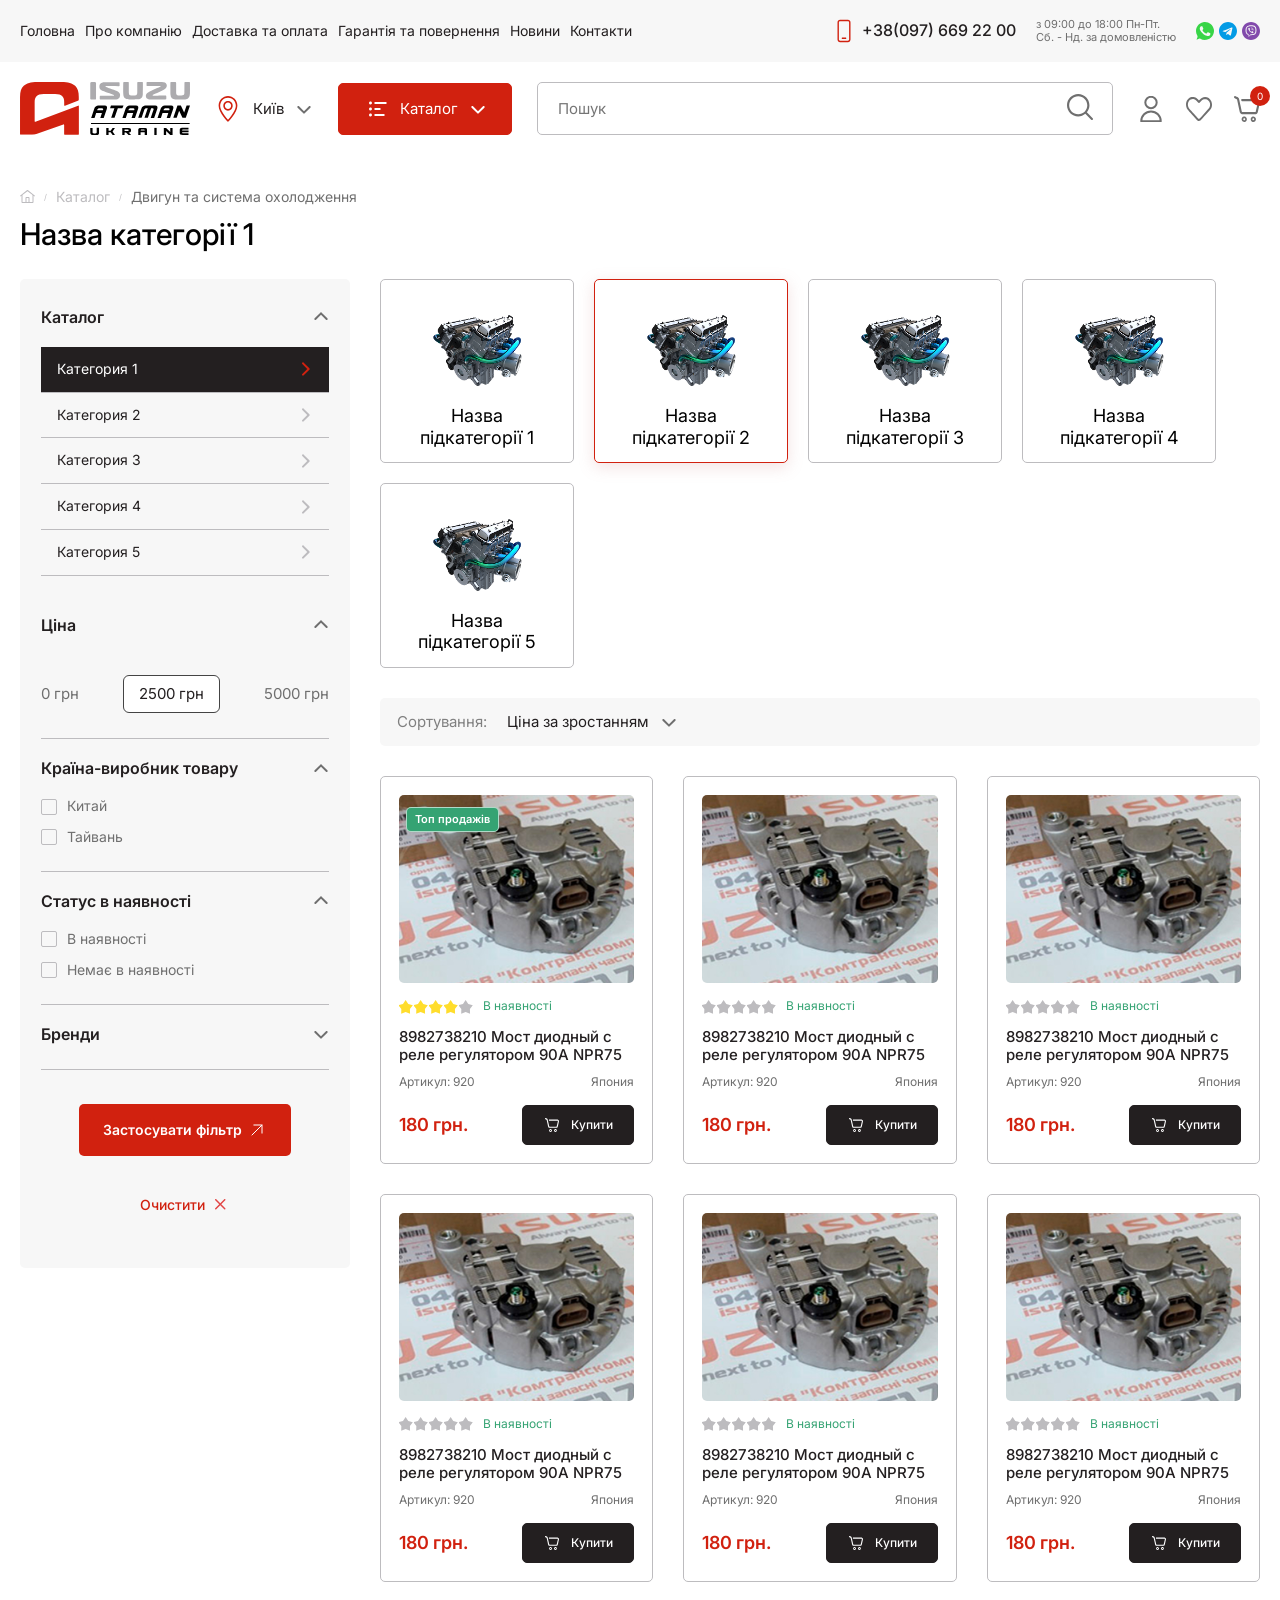
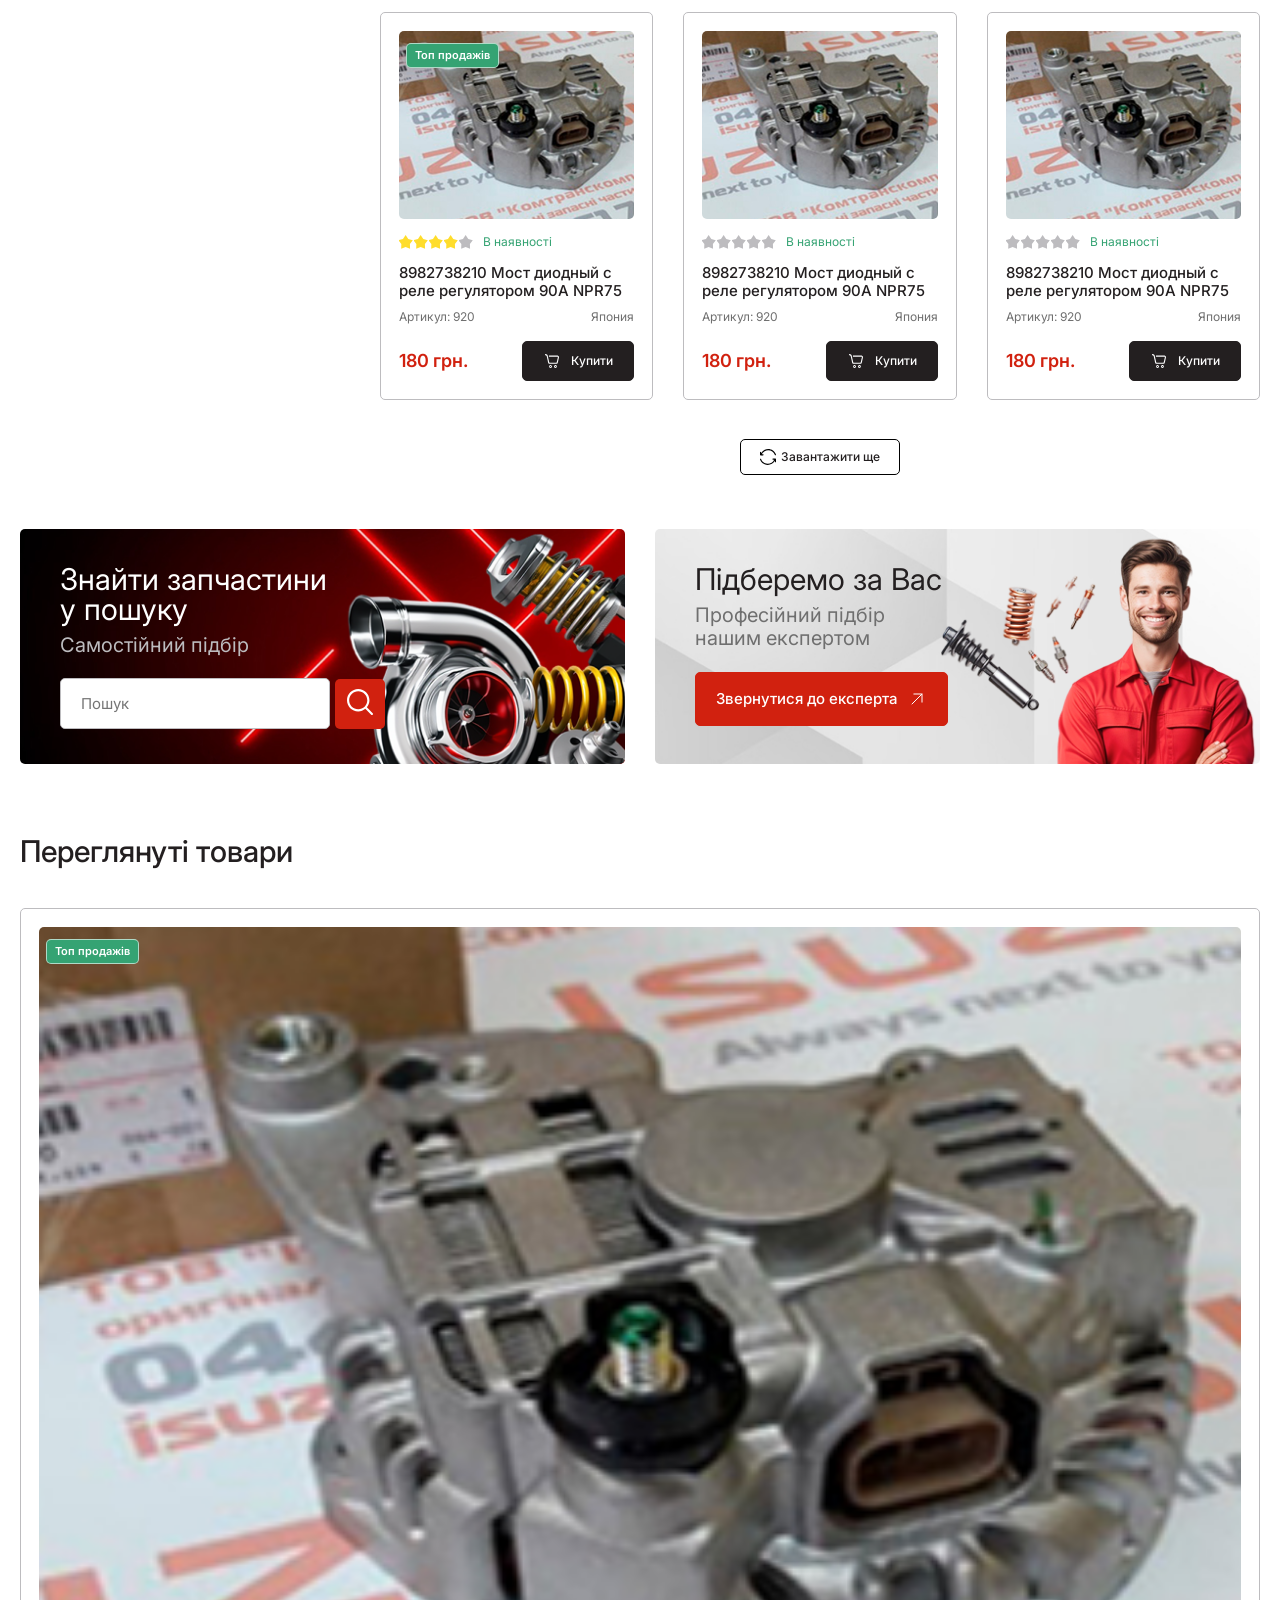
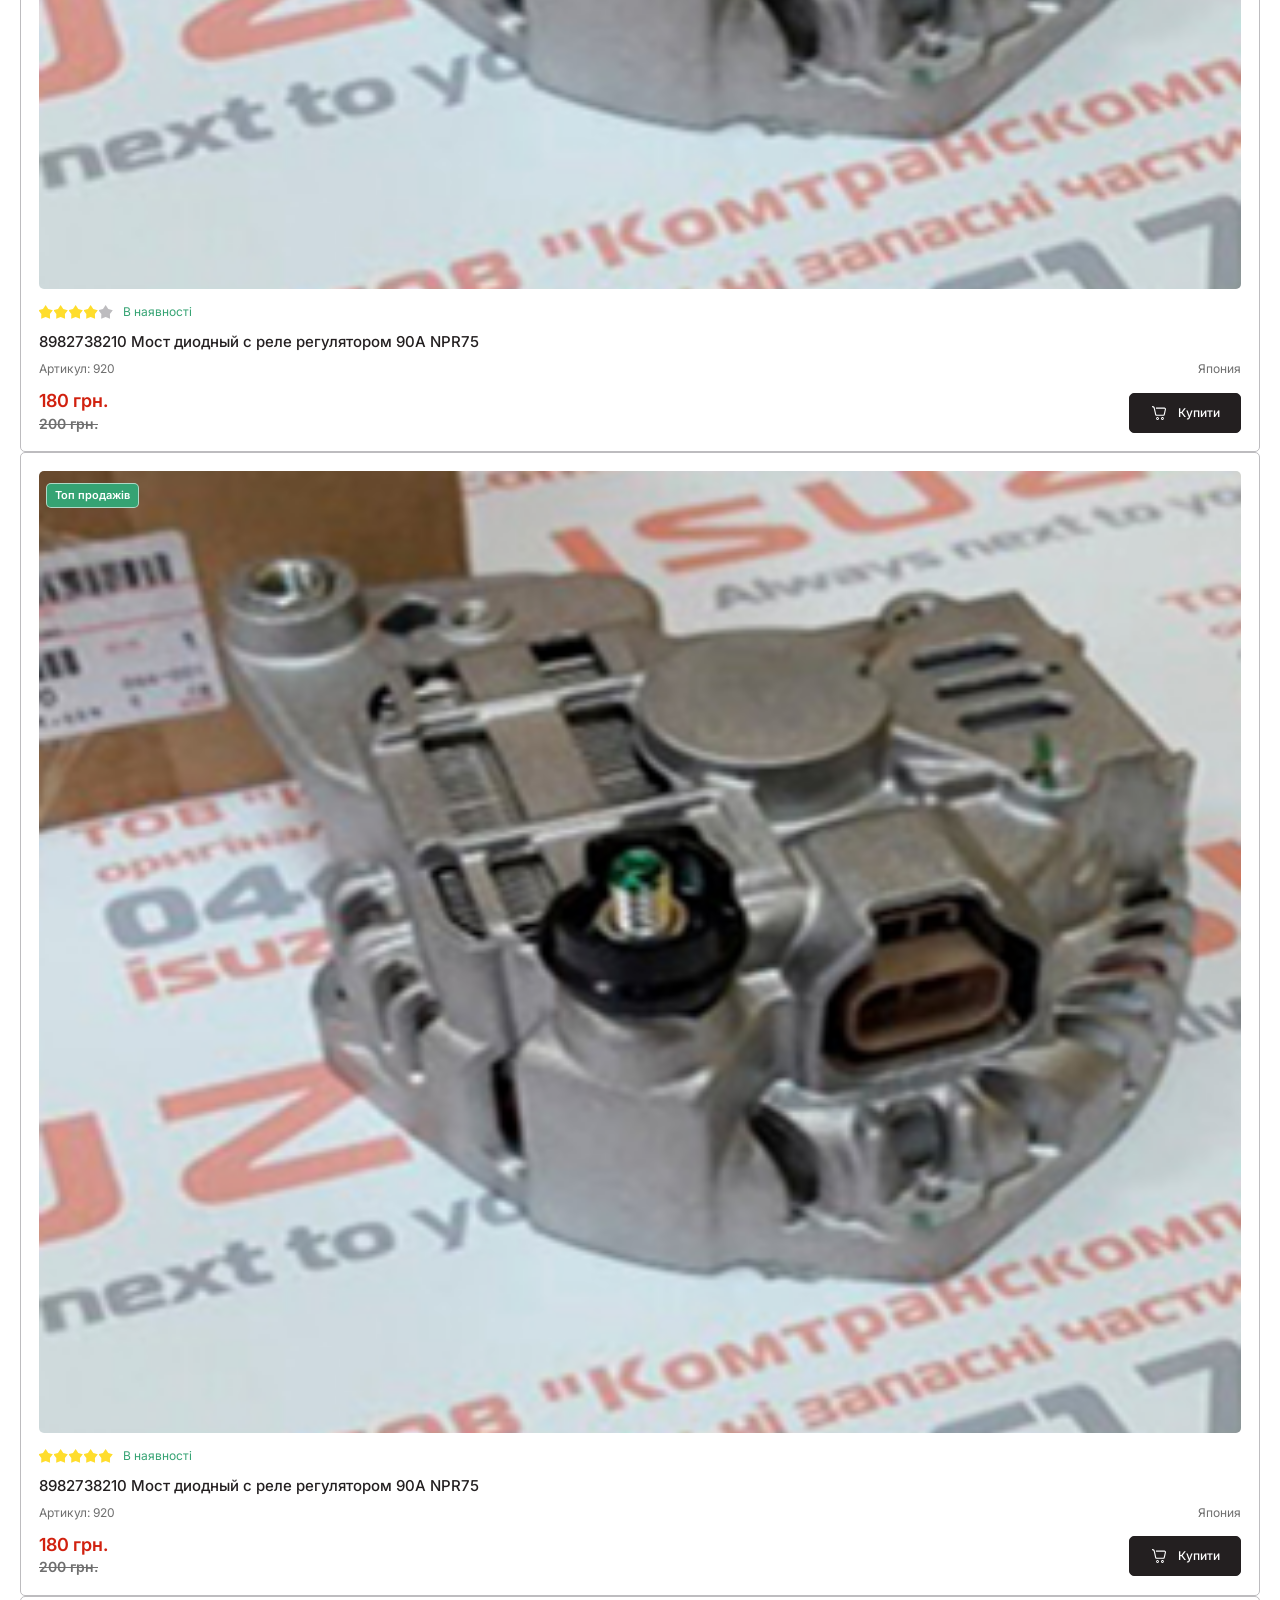
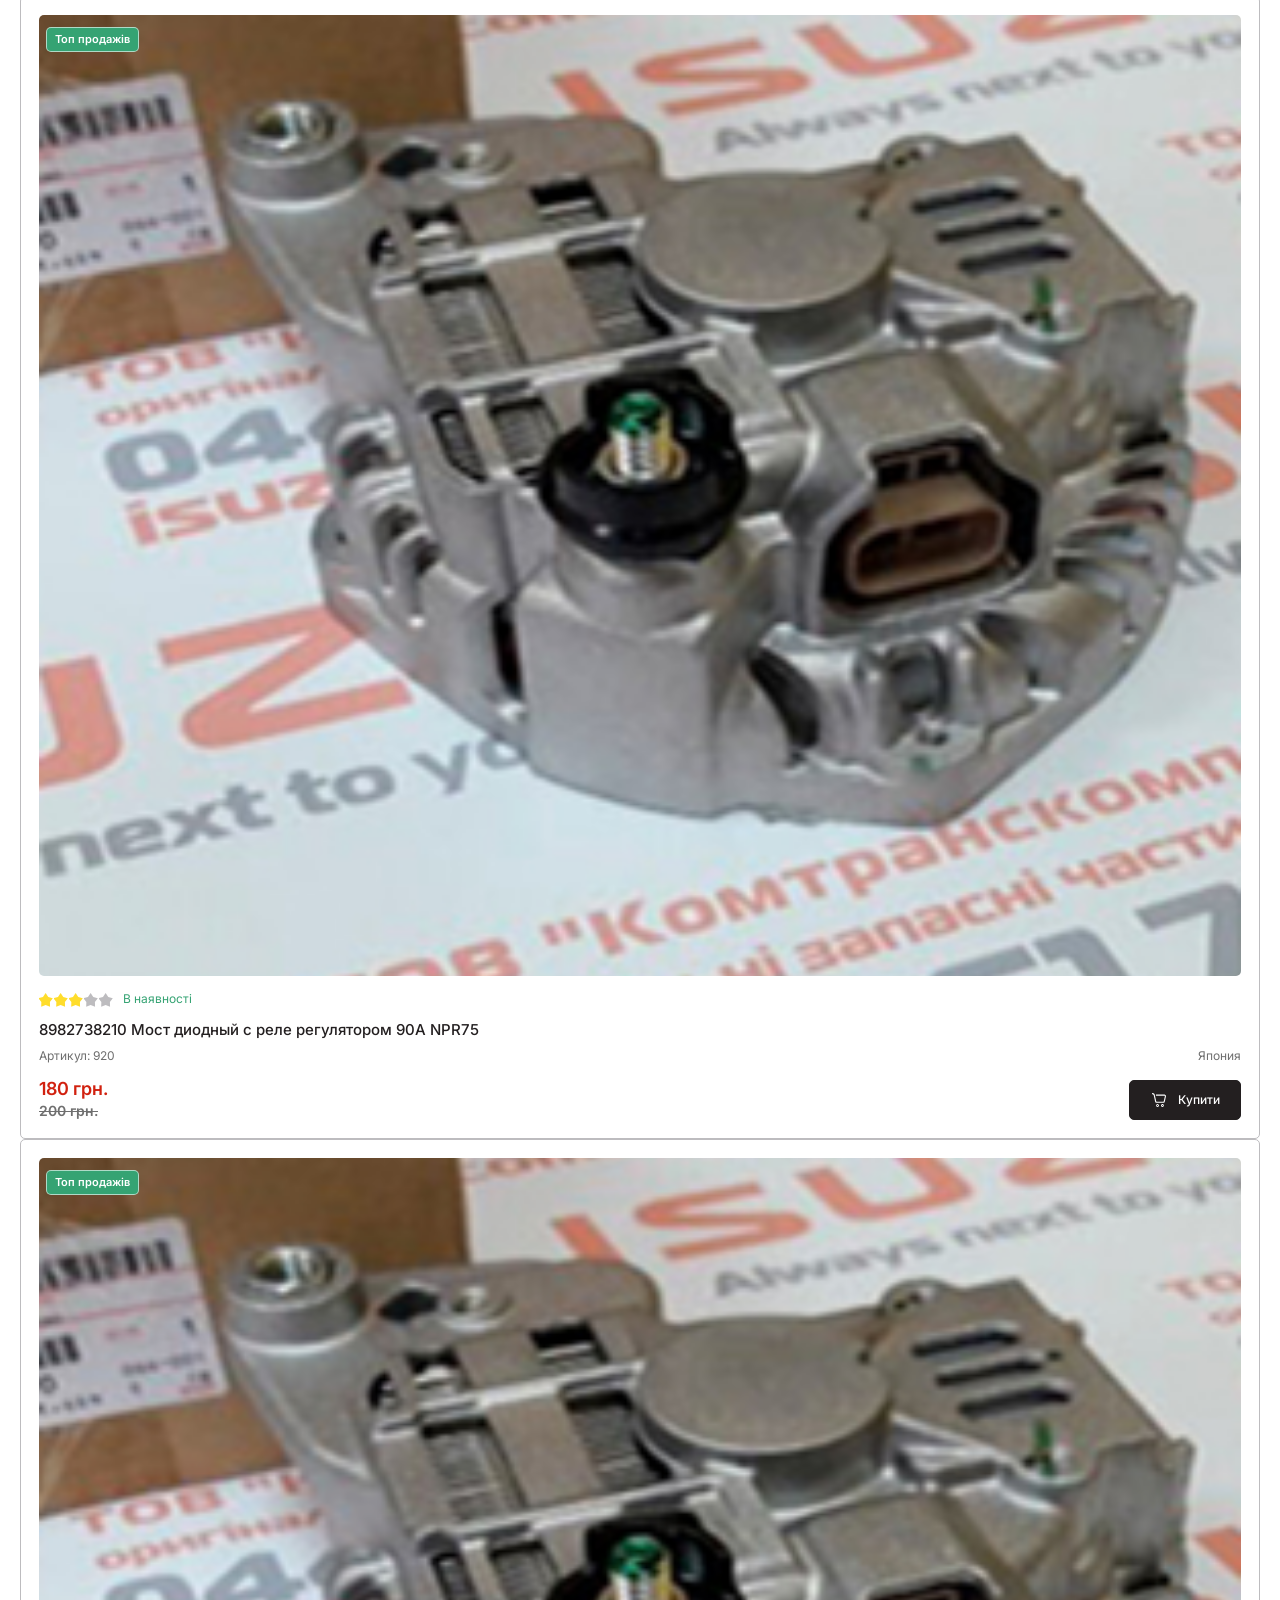
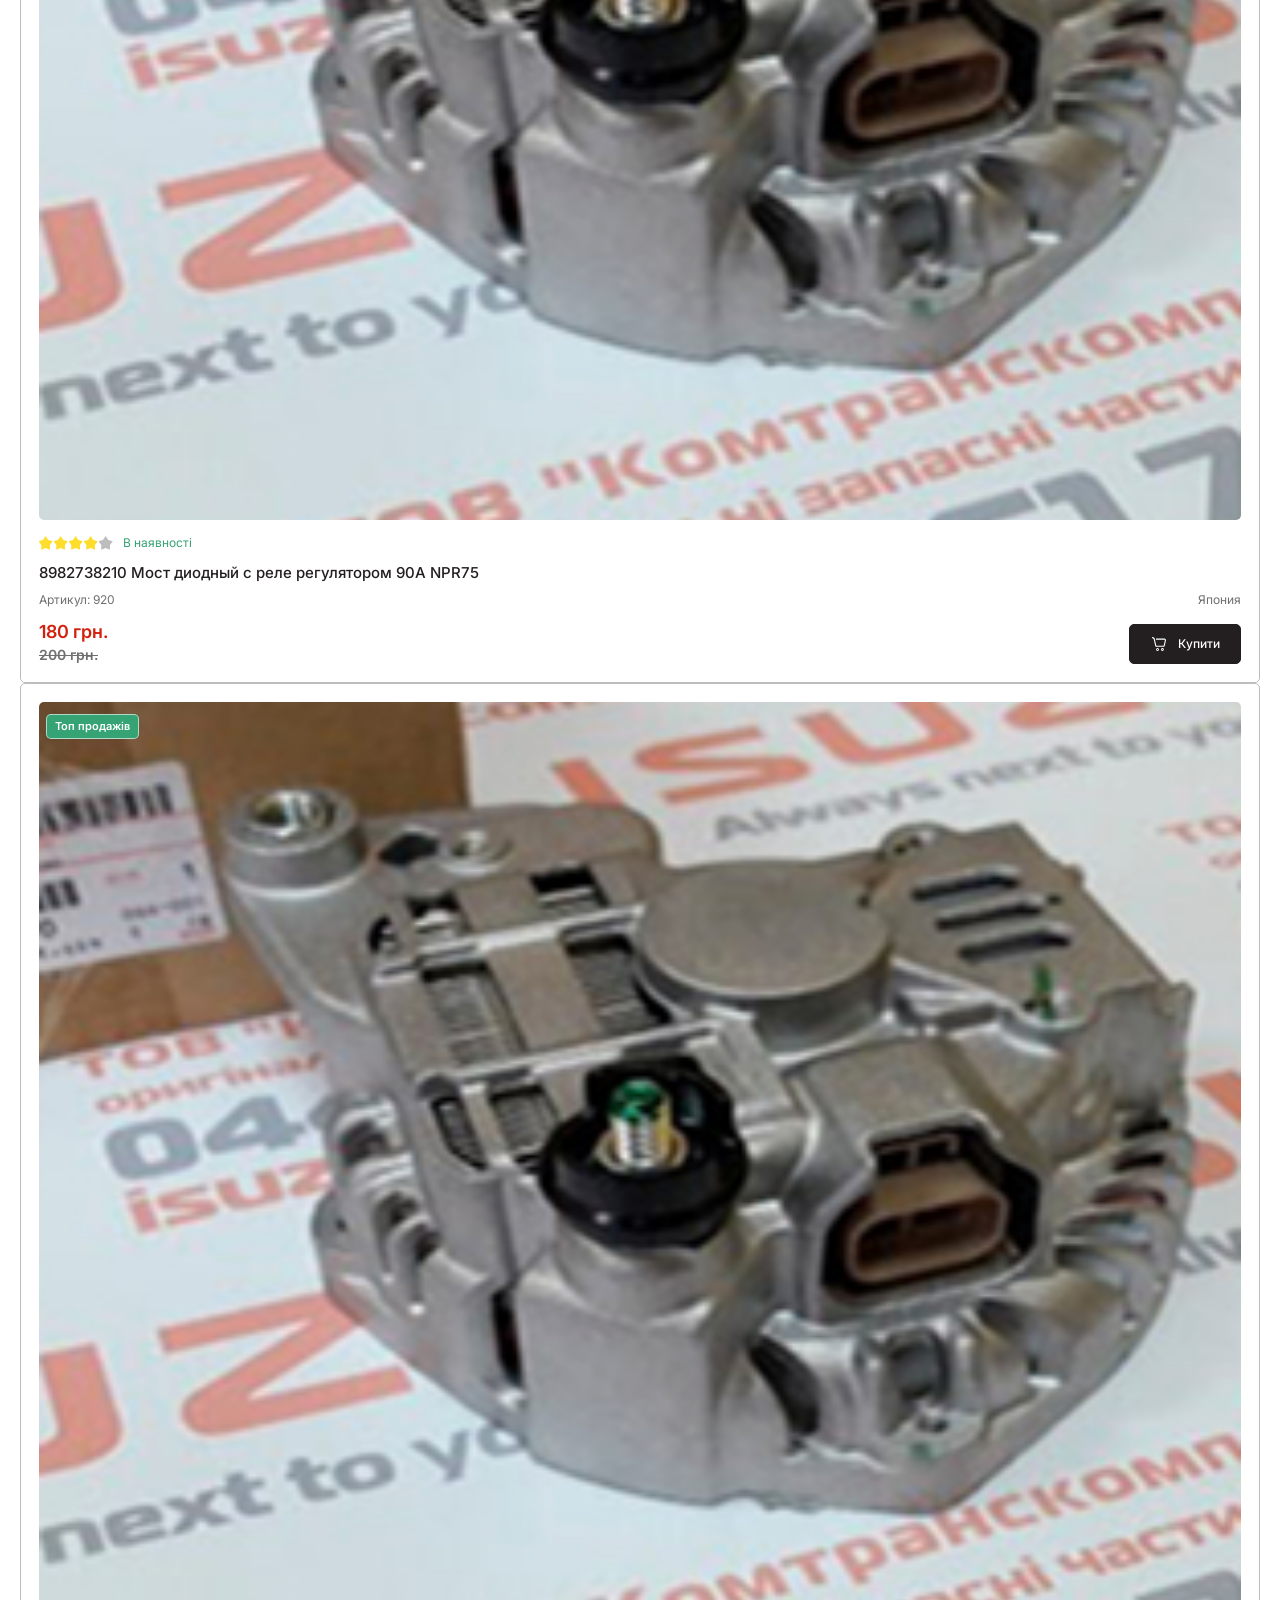
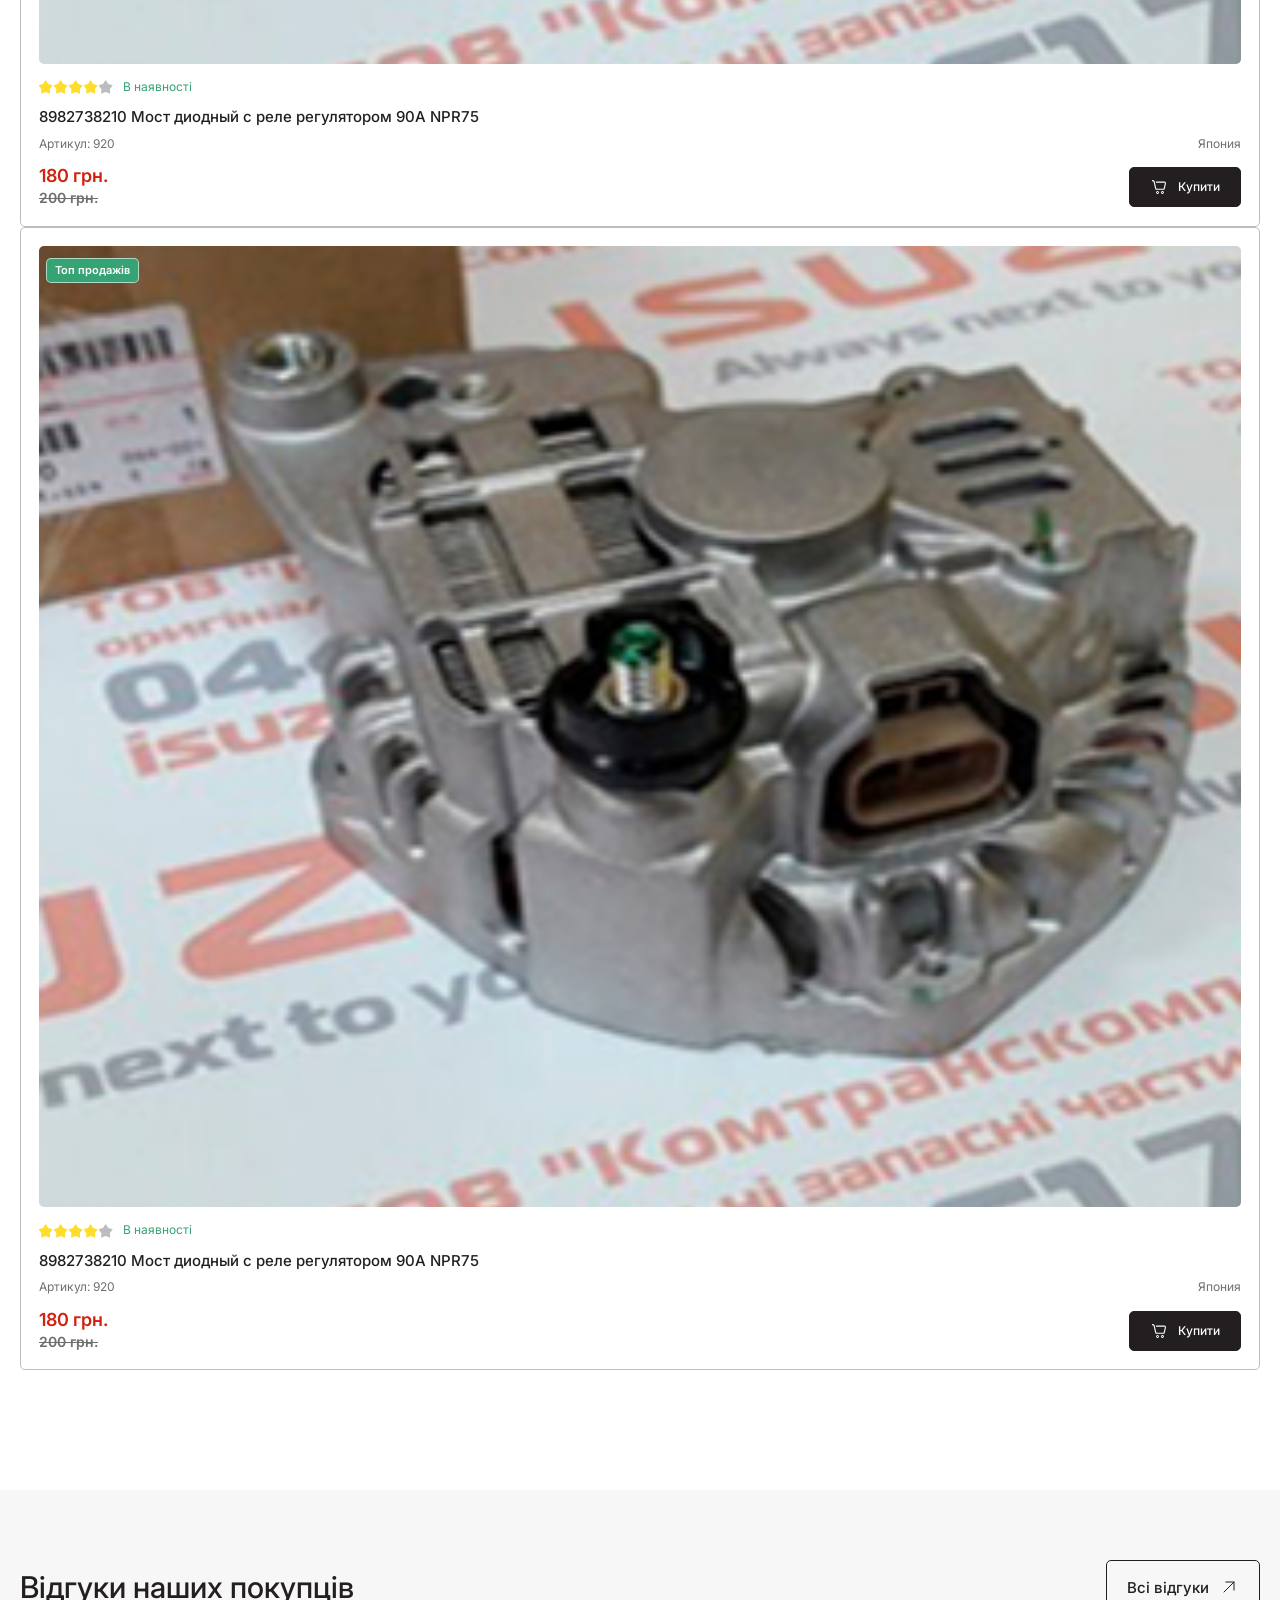
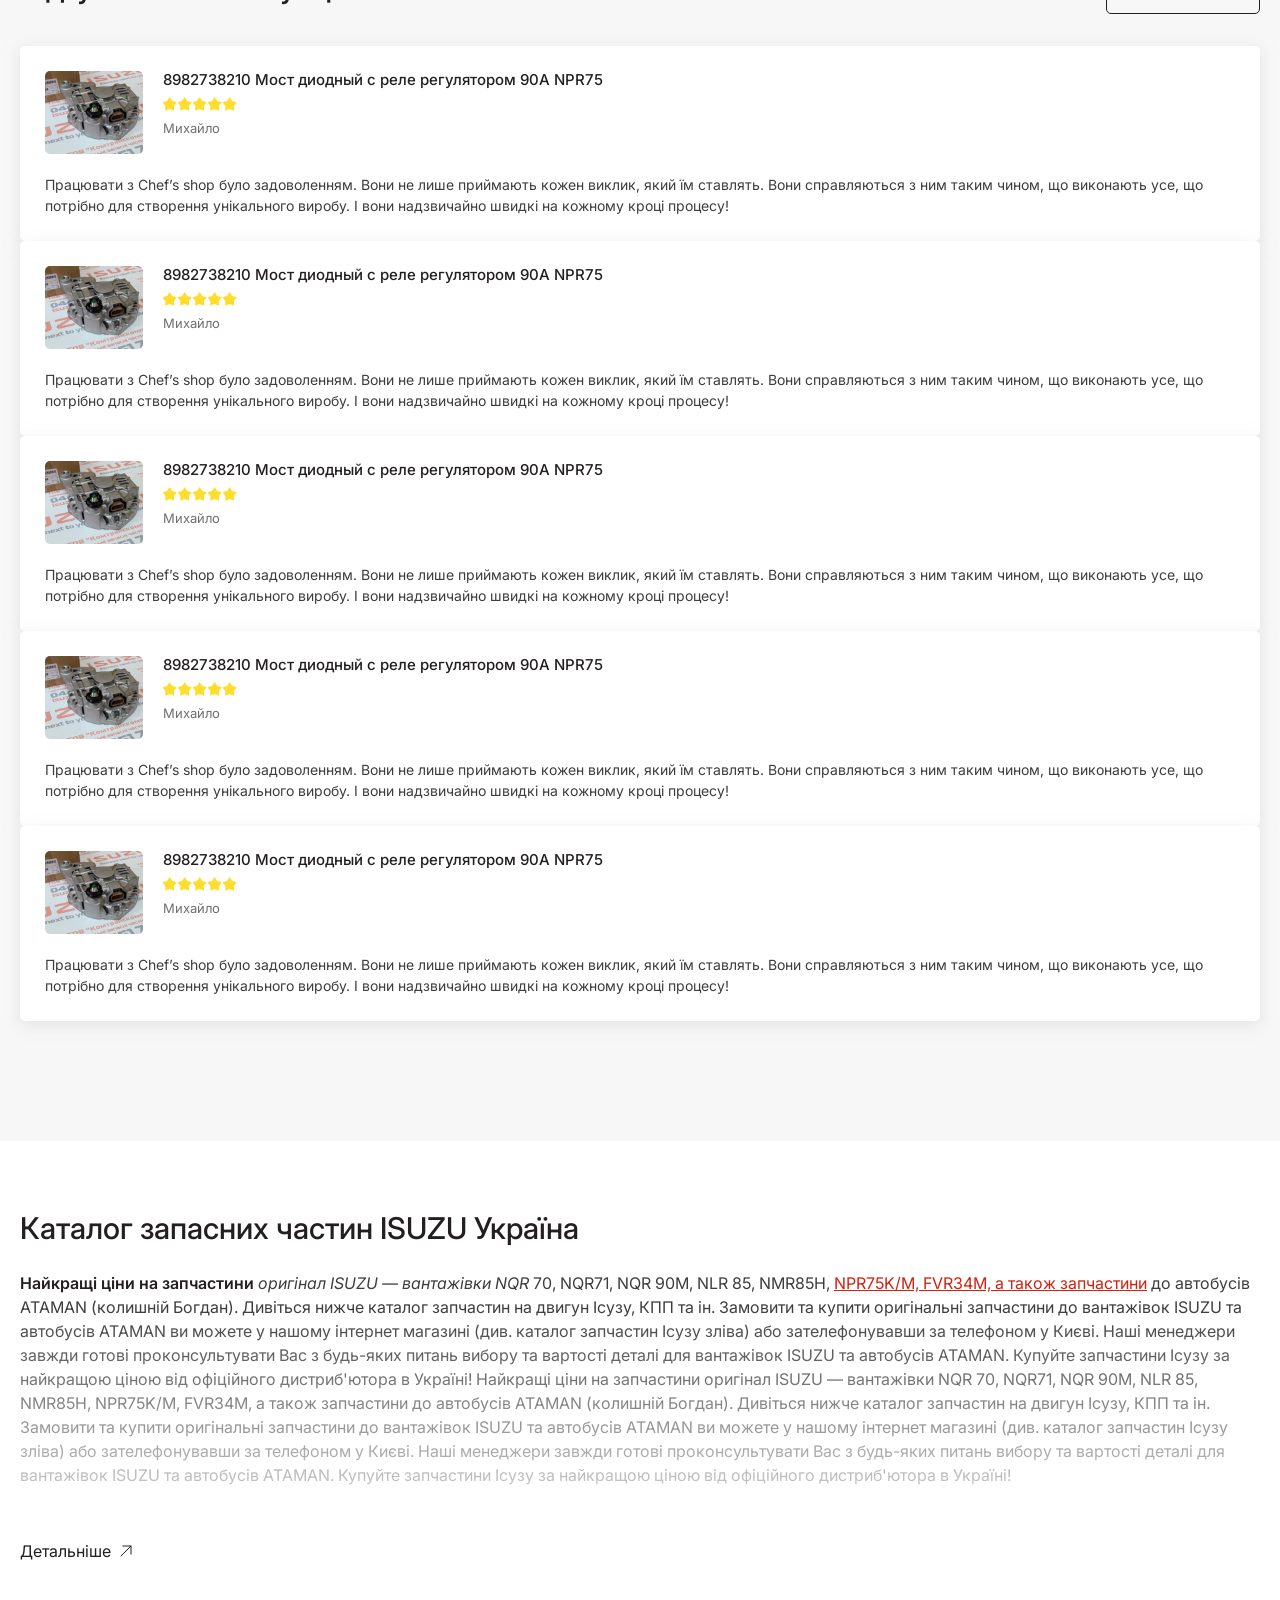
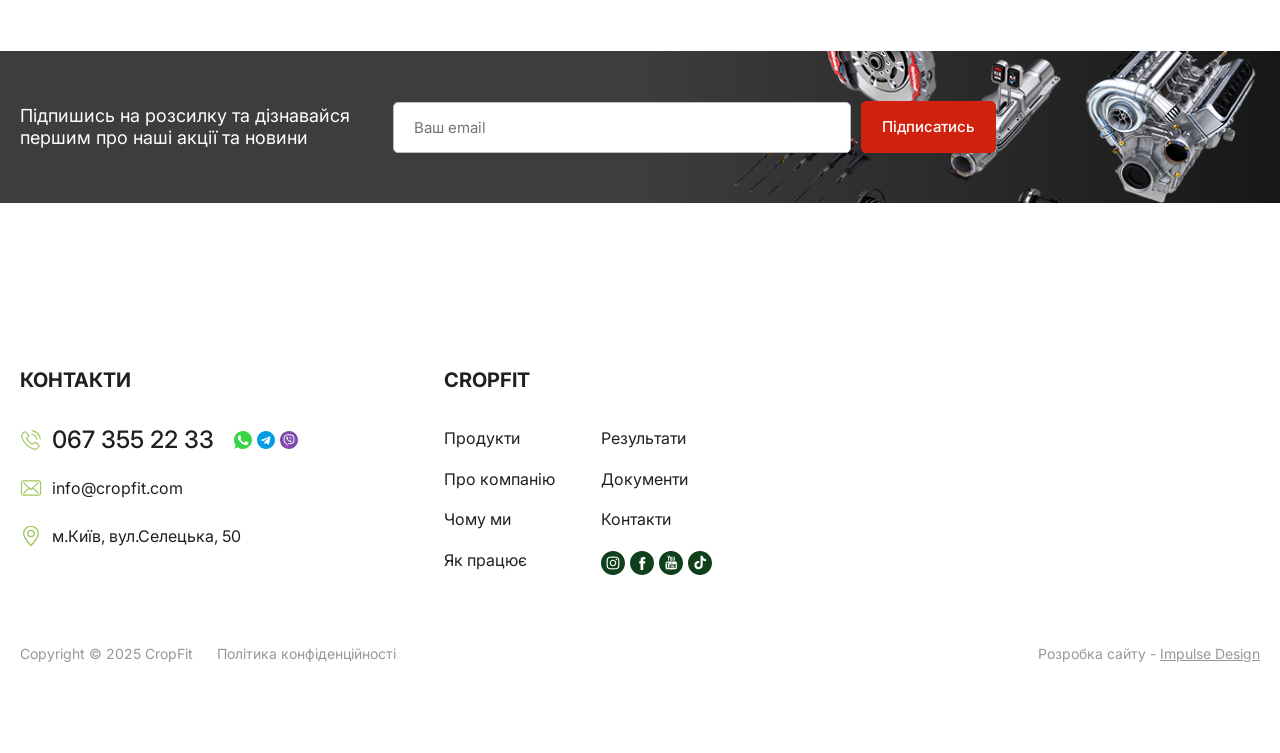
==== commit 86e3afda: "Revert "Merge branch 'catalog'" This reverts commit 93b460beb889103be0afbfeccabf0aef21e16d2b, revers" ====
--- a/catalog.html
+++ b/catalog.html
@@ -347,7 +347,7 @@
             <aside class="catalog-sidebar">
                 <div class="catalog-sidebar__inner">
                     <div class="filter-group active">
-                        <button class="filter-group__header">
+                        <button class="filter-group__header" type="button">
                             <span class="filter-group__title">Каталог</span>
                             <span class="filter-group__arrow"></span>
                         </button>
@@ -390,7 +390,7 @@
 
                     <div class="catalog-sidebar__filters">
                         <div class="filter-group filters active">
-                            <button class="filter-group__header">
+                            <button class="filter-group__header" type="button">
                                 <span class="filter-group__title">Ціна</span>
                                 <span class="filter-group__arrow"></span>
                             </button>
@@ -423,7 +423,7 @@
 
 
                         <div class="filter-group filters active">
-                            <button class="filter-group__header">
+                            <button class="filter-group__header" type="button">
                                 <span class="filter-group__title">Країна-виробник товару</span>
                                 <span class="filter-group__arrow"></span>
                             </button>
@@ -445,7 +445,7 @@
 
 
                         <div class="filter-group filters active">
-                            <button class="filter-group__header">
+                            <button class="filter-group__header" type="button">
                                 <span class="filter-group__title">Статус в наявності</span>
                                 <span class="filter-group__arrow"></span>
                             </button>
@@ -467,7 +467,7 @@
 
 
                         <div class="filter-group filters">
-                            <button class="filter-group__header">
+                            <button class="filter-group__header" type="button">
                                 <span class="filter-group__title">Бренди</span>
                                 <span class="filter-group__arrow"></span>
                             </button>
@@ -478,8 +478,8 @@
 
 
                     <div class="catalog-sidebar__actions">
-                        <button class="catalog-sidebar__apply">Застосувати фільтр</button>
-                        <button class="catalog-sidebar__reset">Очистити</button>
+                        <button class="catalog-sidebar__apply" type="submit">Застосувати фільтр</button>
+                        <button class="catalog-sidebar__reset" type="reset">Очистити</button>
                     </div>
                 </div>
             </aside>
@@ -530,262 +530,315 @@
 
                     </div>
                     <div class="catalog-grid">
-                       <article class="product-card">
-                            <div class="product-card__image-wrapper">
-                                <img src="./assets/product.jpg" alt="product" class="img">
-                                <span class="badge">Топ продажів</span>
-                            </div>
-                            <div class="rating-container">
-                                <div class="rating">
-                                    <span class="star active"></span>
-                                    <span class="star active"></span>
-                                    <span class="star active"></span>
-                                    <span class="star active"></span>
-                                    <span class="star"></span>
-                                </div>
-                                <span class="in-stock">В наявності</span>
-                            </div>
-                            <div class="product-card__content">
-                                <h3 class="product-card__title">8982738210 Мост диодный с реле регулятором 90А NPR75
-                                </h3>
-                                <div class="product-card__meta">
-                                    <p class="product-card__info">Артикул: 920</p>
+                            <div class="productCard">
+                                <div class="productCard__labels">
+                                    <div class="productCard__labels-item green">Топ продажів</div>
+                                </div>
+                                <a href="./product.html" class="productCard__image">
+                                    <img src="./assets/product.jpg" alt="">
+                                </a>
+                                <div class="productCard__rating">
+                                    <div class="productCard__rating-stars rating-stars" data-rating="4">
+                                        <span></span>
+                                        <span></span>
+                                        <span></span>
+                                        <span></span>
+                                        <span></span>
+                                    </div>
+                                    <div class="productCard__status in-stock">В наявності</div>
+                                    <!-- <div class="productCard__status out-of-stock">Не в наявності</div> -->
+                                </div>
+                                <a href="./product.html" class="productCard__title">8982738210 Мост диодный с реле
+                                    регулятором 90А NPR75</a>
+                                <div class="productCard__details">
+                                    <span>Артикул: 920</span>
                                     <span>Япония</span>
                                 </div>
-                                <div class="product-card__footer">
-                                    <span class="product-card__price">180 грн.</span>
-                                    <button class="product-card__buy">Купити</button>
-                                </div>
-                            </div>
-                        </article>
-                        <article class="product-card">
-                            <div class="product-card__image-wrapper">
-                                <img src="./assets/product.jpg" alt="product" class="img">
-                                <span class="">Топ продажів</span>
-                            </div>
-                            <div class="rating-container">
-                                <div class="rating">
-                                    <span class="star"></span>
-                                    <span class="star"></span>
-                                    <span class="star"></span>
-                                    <span class="star "></span>
-                                    <span class="star"></span>
-                                </div>
-                                <span class="in-stock">В наявності</span>
-                            </div>
-                            <div class="product-card__content">
-                                <h3 class="product-card__title">8982738210 Мост диодный с реле регулятором 90А NPR75
-                                </h3>
-                                <div class="product-card__meta">
-                                    <p class="product-card__info">Артикул: 920</p>
+                                <div class="productCard__bottom">
+                                    <div class="productCard__price">
+                                        180 грн.
+                                    </div>
+                                    <div class="productCard__btn btn btn-3">
+                                        <div class="productCard__btn-cart"></div>
+                                        <span>Купити</span>
+                                    </div>
+                                </div>
+                            </div>
+                            <div class="productCard">
+                                <div class="productCard__labels">
+                                    <!-- <div class="productCard__labels-item green">Топ продажів</div> -->
+                                </div>
+                                <a href="./product.html" class="productCard__image">
+                                    <img src="./assets/product.jpg" alt="">
+                                </a>
+                                <div class="productCard__rating">
+                                    <div class="productCard__rating-stars rating-stars" data-rating="0">
+                                        <span></span>
+                                        <span></span>
+                                        <span></span>
+                                        <span></span>
+                                        <span></span>
+                                    </div>
+                                    <div class="productCard__status in-stock">В наявності</div>
+                                    <!-- <div class="productCard__status out-of-stock">Не в наявності</div> -->
+                                </div>
+                                <a href="./product.html" class="productCard__title">8982738210 Мост диодный с реле
+                                    регулятором 90А NPR75</a>
+                                <div class="productCard__details">
+                                    <span>Артикул: 920</span>
                                     <span>Япония</span>
                                 </div>
-                                <div class="product-card__footer">
-                                    <span class="product-card__price">180 грн.</span>
-                                    <button class="product-card__buy">Купити</button>
-                                </div>
-                            </div>
-                        </article>
-                        <article class="product-card">
-                            <div class="product-card__image-wrapper">
-                                <img src="./assets/product.jpg" alt="product" class="img">
-                                <span class="">Топ продажів</span>
-                            </div>
-                            <div class="rating-container">
-                                <div class="rating">
-                                    <span class="star "></span>
-                                    <span class="star "></span>
-                                    <span class="star "></span>
-                                    <span class="star "></span>
-                                    <span class="star"></span>
-                                </div>
-                                <span class="in-stock">В наявності</span>
-                            </div>
-                            <div class="product-card__content">
-                                <h3 class="product-card__title">8982738210 Мост диодный с реле регулятором 90А NPR75
-                                </h3>
-                                <div class="product-card__meta">
-                                    <p class="product-card__info">Артикул: 920</p>
+                                <div class="productCard__bottom">
+                                    <div class="productCard__price">
+                                        180 грн.
+                                    </div>
+                                    <div class="productCard__btn btn btn-3">
+                                        <div class="productCard__btn-cart"></div>
+                                        <span>Купити</span>
+                                    </div>
+                                </div>
+                            </div>
+                            <div class="productCard">
+                                <div class="productCard__labels">
+                                    <!-- <div class="productCard__labels-item green">Топ продажів</div> -->
+                                </div>
+                                <a href="./product.html" class="productCard__image">
+                                    <img src="./assets/product.jpg" alt="">
+                                </a>
+                                <div class="productCard__rating">
+                                    <div class="productCard__rating-stars rating-stars" data-rating="0">
+                                        <span></span>
+                                        <span></span>
+                                        <span></span>
+                                        <span></span>
+                                        <span></span>
+                                    </div>
+                                    <div class="productCard__status in-stock">В наявності</div>
+                                    <!-- <div class="productCard__status out-of-stock">Не в наявності</div> -->
+                                </div>
+                                <a href="./product.html" class="productCard__title">8982738210 Мост диодный с реле
+                                    регулятором 90А NPR75</a>
+                                <div class="productCard__details">
+                                    <span>Артикул: 920</span>
                                     <span>Япония</span>
                                 </div>
-                                <div class="product-card__footer">
-                                    <span class="product-card__price">180 грн.</span>
-                                    <button class="product-card__buy">Купити</button>
-                                </div>
-                            </div>
-                        </article>
-                        <article class="product-card">
-                            <div class="product-card__image-wrapper">
-                                <img src="./assets/product.jpg" alt="product" class="img">
-                                <span class="">Топ продажів</span>
-                            </div>
-                            <div class="rating-container">
-                                <div class="rating">
-                                    <span class="star "></span>
-                                    <span class="star "></span>
-                                    <span class="star "></span>
-                                    <span class="star "></span>
-                                    <span class="star"></span>
-                                </div>
-                                <span class="in-stock">В наявності</span>
-                            </div>
-                            <div class="product-card__content">
-                                <h3 class="product-card__title">8982738210 Мост диодный с реле регулятором 90А NPR75
-                                </h3>
-                                <div class="product-card__meta">
-                                    <p class="product-card__info">Артикул: 920</p>
+                                <div class="productCard__bottom">
+                                    <div class="productCard__price">
+                                        180 грн.
+                                    </div>
+                                    <div class="productCard__btn btn btn-3">
+                                        <div class="productCard__btn-cart"></div>
+                                        <span>Купити</span>
+                                    </div>
+                                </div>
+                            </div>
+                            <div class="productCard">
+                                <div class="productCard__labels">
+                                    <!-- <div class="productCard__labels-item green">Топ продажів</div> -->
+                                </div>
+                                <a href="./product.html" class="productCard__image">
+                                    <img src="./assets/product.jpg" alt="">
+                                </a>
+                                <div class="productCard__rating">
+                                    <div class="productCard__rating-stars rating-stars" data-rating="0">
+                                        <span></span>
+                                        <span></span>
+                                        <span></span>
+                                        <span></span>
+                                        <span></span>
+                                    </div>
+                                    <div class="productCard__status in-stock">В наявності</div>
+                                    <!-- <div class="productCard__status out-of-stock">Не в наявності</div> -->
+                                </div>
+                                <a href="./product.html" class="productCard__title">8982738210 Мост диодный с реле
+                                    регулятором 90А NPR75</a>
+                                <div class="productCard__details">
+                                    <span>Артикул: 920</span>
                                     <span>Япония</span>
                                 </div>
-                                <div class="product-card__footer">
-                                    <span class="product-card__price">180 грн.</span>
-                                    <button class="product-card__buy">Купити</button>
-                                </div>
-                            </div>
-                        </article>
-                        <article class="product-card">
-                            <div class="product-card__image-wrapper">
-                                <img src="./assets/product.jpg" alt="product" class="img">
-                                <span class="">Топ продажів</span>
-                            </div>
-                            <div class="rating-container">
-                                <div class="rating">
-                                    <span class="star "></span>
-                                    <span class="star "></span>
-                                    <span class="star "></span>
-                                    <span class="star "></span>
-                                    <span class="star"></span>
-                                </div>
-                                <span class="in-stock">В наявності</span>
-                            </div>
-                            <div class="product-card__content">
-                                <h3 class="product-card__title">8982738210 Мост диодный с реле регулятором 90А NPR75
-                                </h3>
-                                <div class="product-card__meta">
-                                    <p class="product-card__info">Артикул: 920</p>
+                                <div class="productCard__bottom">
+                                    <div class="productCard__price">
+                                        180 грн.
+                                    </div>
+                                    <div class="productCard__btn btn btn-3">
+                                        <div class="productCard__btn-cart"></div>
+                                        <span>Купити</span>
+                                    </div>
+                                </div>
+                            </div>
+                            <div class="productCard">
+                                <div class="productCard__labels">
+                                    <!-- <div class="productCard__labels-item green">Топ продажів</div> -->
+                                </div>
+                                <a href="./product.html" class="productCard__image">
+                                    <img src="./assets/product.jpg" alt="">
+                                </a>
+                                <div class="productCard__rating">
+                                    <div class="productCard__rating-stars rating-stars" data-rating="0">
+                                        <span></span>
+                                        <span></span>
+                                        <span></span>
+                                        <span></span>
+                                        <span></span>
+                                    </div>
+                                    <div class="productCard__status in-stock">В наявності</div>
+                                    <!-- <div class="productCard__status out-of-stock">Не в наявності</div> -->
+                                </div>
+                                <a href="./product.html" class="productCard__title">8982738210 Мост диодный с реле
+                                    регулятором 90А NPR75</a>
+                                <div class="productCard__details">
+                                    <span>Артикул: 920</span>
                                     <span>Япония</span>
                                 </div>
-                                <div class="product-card__footer">
-                                    <span class="product-card__price">180 грн.</span>
-                                    <button class="product-card__buy">Купити</button>
-                                </div>
-                            </div>
-                        </article>
-                        <article class="product-card">
-                            <div class="product-card__image-wrapper">
-                                <img src="./assets/product.jpg" alt="product" class="img">
-                                <span class="">Топ продажів</span>
-                            </div>
-                            <div class="rating-container">
-                                <div class="rating">
-                                    <span class="star "></span>
-                                    <span class="star "></span>
-                                    <span class="star "></span>
-                                    <span class="star "></span>
-                                    <span class="star"></span>
-                                </div>
-                                <span class="in-stock">В наявності</span>
-                            </div>
-                            <div class="product-card__content">
-                                <h3 class="product-card__title">8982738210 Мост диодный с реле регулятором 90А NPR75
-                                </h3>
-                                <div class="product-card__meta">
-                                    <p class="product-card__info">Артикул: 920</p>
+                                <div class="productCard__bottom">
+                                    <div class="productCard__price">
+                                        180 грн.
+                                    </div>
+                                    <div class="productCard__btn btn btn-3">
+                                        <div class="productCard__btn-cart"></div>
+                                        <span>Купити</span>
+                                    </div>
+                                </div>
+                            </div>
+                            <div class="productCard">
+                                <div class="productCard__labels">
+                                    <!-- <div class="productCard__labels-item green">Топ продажів</div> -->
+                                </div>
+                                <a href="./product.html" class="productCard__image">
+                                    <img src="./assets/product.jpg" alt="">
+                                </a>
+                                <div class="productCard__rating">
+                                    <div class="productCard__rating-stars rating-stars" data-rating="0">
+                                        <span></span>
+                                        <span></span>
+                                        <span></span>
+                                        <span></span>
+                                        <span></span>
+                                    </div>
+                                    <div class="productCard__status in-stock">В наявності</div>
+                                    <!-- <div class="productCard__status out-of-stock">Не в наявності</div> -->
+                                </div>
+                                <a href="./product.html" class="productCard__title">8982738210 Мост диодный с реле
+                                    регулятором 90А NPR75</a>
+                                <div class="productCard__details">
+                                    <span>Артикул: 920</span>
                                     <span>Япония</span>
                                 </div>
-                                <div class="product-card__footer">
-                                    <span class="product-card__price">180 грн.</span>
-                                    <button class="product-card__buy">Купити</button>
-                                </div>
-                            </div>
-                        </article>
-                        <article class="product-card">
-                            <div class="product-card__image-wrapper">
-                                <img src="./assets/product.jpg" alt="product" class="img">
-                                <span class="badge">Топ продажів</span>
-                            </div>
-                            <div class="rating-container">
-                                <div class="rating">
-                                    <span class="star active"></span>
-                                    <span class="star active"></span>
-                                    <span class="star active"></span>
-                                    <span class="star active"></span>
-                                    <span class="star"></span>
-                                </div>
-                                <span class="in-stock">В наявності</span>
-                            </div>
-                            <div class="product-card__content">
-                                <h3 class="product-card__title">8982738210 Мост диодный с реле регулятором 90А NPR75
-                                </h3>
-                                <div class="product-card__meta">
-                                    <p class="product-card__info">Артикул: 920</p>
+                                <div class="productCard__bottom">
+                                    <div class="productCard__price">
+                                        180 грн.
+                                    </div>
+                                    <div class="productCard__btn btn btn-3">
+                                        <div class="productCard__btn-cart"></div>
+                                        <span>Купити</span>
+                                    </div>
+                                </div>
+                            </div>
+                            <div class="productCard">
+                                <div class="productCard__labels">
+                                    <div class="productCard__labels-item green">Топ продажів</div>
+                                </div>
+                                <a href="./product.html" class="productCard__image">
+                                    <img src="./assets/product.jpg" alt="">
+                                </a>
+                                <div class="productCard__rating">
+                                    <div class="productCard__rating-stars rating-stars" data-rating="4">
+                                        <span></span>
+                                        <span></span>
+                                        <span></span>
+                                        <span></span>
+                                        <span></span>
+                                    </div>
+                                    <div class="productCard__status in-stock">В наявності</div>
+                                    <!-- <div class="productCard__status out-of-stock">Не в наявності</div> -->
+                                </div>
+                                <a href="./product.html" class="productCard__title">8982738210 Мост диодный с реле
+                                    регулятором 90А NPR75</a>
+                                <div class="productCard__details">
+                                    <span>Артикул: 920</span>
                                     <span>Япония</span>
                                 </div>
-                                <div class="product-card__footer">
-                                    <span class="product-card__price">180 грн.</span>
-                                    <button class="product-card__buy">Купити</button>
-                                </div>
-                            </div>
-                        </article>
-                        <article class="product-card">
-                            <div class="product-card__image-wrapper">
-                                <img src="./assets/product.jpg" alt="product" class="img">
-                                <span class="">Топ продажів</span>
-                            </div>
-                            <div class="rating-container">
-                                <div class="rating">
-                                    <span class="star "></span>
-                                    <span class="star "></span>
-                                    <span class="star "></span>
-                                    <span class="star "></span>
-                                    <span class="star"></span>
-                                </div>
-                                <span class="in-stock">В наявності</span>
-                            </div>
-                            <div class="product-card__content">
-                                <h3 class="product-card__title">8982738210 Мост диодный с реле регулятором 90А NPR75
-                                </h3>
-                                <div class="product-card__meta">
-                                    <p class="product-card__info">Артикул: 920</p>
+                                <div class="productCard__bottom">
+                                    <div class="productCard__price">
+                                        180 грн.
+                                    </div>
+                                    <div class="productCard__btn btn btn-3">
+                                        <div class="productCard__btn-cart"></div>
+                                        <span>Купити</span>
+                                    </div>
+                                </div>
+                            </div>
+                            <div class="productCard">
+                                <div class="productCard__labels">
+                                    <!-- <div class="productCard__labels-item green">Топ продажів</div> -->
+                                </div>
+                                <a href="./product.html" class="productCard__image">
+                                    <img src="./assets/product.jpg" alt="">
+                                </a>
+                                <div class="productCard__rating">
+                                    <div class="productCard__rating-stars rating-stars" data-rating="0">
+                                        <span></span>
+                                        <span></span>
+                                        <span></span>
+                                        <span></span>
+                                        <span></span>
+                                    </div>
+                                    <div class="productCard__status in-stock">В наявності</div>
+                                    <!-- <div class="productCard__status out-of-stock">Не в наявності</div> -->
+                                </div>
+                                <a href="./product.html" class="productCard__title">8982738210 Мост диодный с реле
+                                    регулятором 90А NPR75</a>
+                                <div class="productCard__details">
+                                    <span>Артикул: 920</span>
                                     <span>Япония</span>
                                 </div>
-                                <div class="product-card__footer">
-                                    <span class="product-card__price">180 грн.</span>
-                                    <button class="product-card__buy">Купити</button>
-                                </div>
-                            </div>
-                        </article>
-                        <article class="product-card">
-                            <div class="product-card__image-wrapper">
-                                <img src="./assets/product.jpg" alt="product" class="img">
-                                <span class="">Топ продажів</span>
-                            </div>
-                            <div class="rating-container">
-                                <div class="rating">
-                                    <span class="star "></span>
-                                    <span class="star "></span>
-                                    <span class="star "></span>
-                                    <span class="star "></span>
-                                    <span class="star"></span>
-                                </div>
-                                <span class="in-stock">В наявності</span>
-                            </div>
-                            <div class="product-card__content">
-                                <h3 class="product-card__title">8982738210 Мост диодный с реле регулятором 90А NPR75
-                                </h3>
-                                <div class="product-card__meta">
-                                    <p class="product-card__info">Артикул: 920</p>
+                                <div class="productCard__bottom">
+                                    <div class="productCard__price">
+                                        180 грн.
+                                    </div>
+                                    <div class="productCard__btn btn btn-3">
+                                        <div class="productCard__btn-cart"></div>
+                                        <span>Купити</span>
+                                    </div>
+                                </div>
+                            </div>
+                            <div class="productCard">
+                                <div class="productCard__labels">
+                                    <!-- <div class="productCard__labels-item green">Топ продажів</div> -->
+                                </div>
+                                <a href="./product.html" class="productCard__image">
+                                    <img src="./assets/product.jpg" alt="">
+                                </a>
+                                <div class="productCard__rating">
+                                    <div class="productCard__rating-stars rating-stars" data-rating="0">
+                                        <span></span>
+                                        <span></span>
+                                        <span></span>
+                                        <span></span>
+                                        <span></span>
+                                    </div>
+                                    <div class="productCard__status in-stock">В наявності</div>
+                                    <!-- <div class="productCard__status out-of-stock">Не в наявності</div> -->
+                                </div>
+                                <a href="./product.html" class="productCard__title">8982738210 Мост диодный с реле
+                                    регулятором 90А NPR75</a>
+                                <div class="productCard__details">
+                                    <span>Артикул: 920</span>
                                     <span>Япония</span>
                                 </div>
-                                <div class="product-card__footer">
-                                    <span class="product-card__price">180 грн.</span>
-                                    <button class="product-card__buy">Купити</button>
-                                </div>
-                            </div>
-                        </article>
-
-                        
-                    </div>
-                    <button class="load-more-btn">
+                                <div class="productCard__bottom">
+                                    <div class="productCard__price">
+                                        180 грн.
+                                    </div>
+                                    <div class="productCard__btn btn btn-3">
+                                        <div class="productCard__btn-cart"></div>
+                                        <span>Купити</span>
+                                    </div>
+                                </div>
+                            </div>
+
+                    </div>
+                    <button class="load-more-btn" type="button">
                         Завантажити ще
                     </button>
                 </div>
@@ -1570,7 +1623,6 @@
             </div>
         </div>
     </footer>
-    <script src="https://code.jquery.com/jquery-3.7.1.min.js"></script>
     <script src="https://cdn.jsdelivr.net/npm/swiper@12/swiper-bundle.min.js"></script>
     <script src="./js/script.js"></script>
     <script src="./js/catalog.js"></script>
--- a/css/main.min.css
+++ b/css/main.min.css
@@ -1 +1 @@
-:root{--color-black--rgb: 35, 31, 32;--color-black: #231F20;--color-white--rgb: 255, 255, 255;--color-white: #ffffff;--color-red--rgb: 209, 33, 15;--color-red: #D1210F;--color-grey-050--rgb: 61, 61, 61;--color-grey-050: #3D3D3D;--color-grey-100--rgb: 111, 111, 111;--color-grey-100: #6F6F6F;--color-grey-150--rgb: 189, 188, 191;--color-grey-150: #BDBCBF;--color-grey-200--rgb: 247, 247, 247;--color-grey-200: #F7F7F7;--color-green-100--rgb: 53, 163, 115;--color-green-100: #35A373}*{-webkit-tap-highlight-color:rgba(0,0,0,0)}*,*::before,*::after{box-sizing:border-box}*{-webkit-text-size-adjust:100%;-moz-text-size-adjust:100%;text-size-adjust:100%}@media(max-width: 899px){*{outline:none}}body,input,textarea,button,select{font-family:"Inter",sans-serif}body{--header: 0;--footer: 0}body._lock{overflow:hidden}a{text-decoration:none}p{margin:0}ol,ul{padding:0;margin:0;list-style:none}strong{font-weight:500}html,body{position:relative;color:var(--color-black);background-color:var(--color-white);font-family:"Inter",sans-serif;font-size:16px;line-height:115%;letter-spacing:0;margin:0;padding:0}.container{max-width:1450px;width:100%;padding:0 20px;margin:0 auto}section{padding:70px 0}@media(max-width: 999px){section{padding:50px 0}}@media(max-width: 479px){section{padding:40px 0}}section._grey{background-color:var(--color-grey-200)}h1,.h1{margin:0;font-family:"Inter",sans-serif;font-size:65px;line-height:115%;font-weight:600;color:var(--color-black)}@media(max-width: 1279px){h1,.h1{font-size:48px}}@media(max-width: 999px){h1,.h1{font-size:36px}}@media(max-width: 767px){h1,.h1{font-size:32px}}h1 strong,.h1 strong{color:var(--color-red)}h2,.h2{margin:0;font-family:"Inter",sans-serif;font-size:30px;font-weight:500;line-height:115%;color:var(--color-black)}@media(max-width: 1279px){h2,.h2{font-size:28px}}@media(max-width: 999px){h2,.h2{font-size:26px}}@media(max-width: 767px){h2,.h2{font-size:24px}}h3,.h3{font-family:"Inter",sans-serif;margin:0;font-weight:500;line-height:115%;color:var(--color-black);font-size:24px}@media(max-width: 1279px){h3,.h3{font-size:22px}}@media(max-width: 999px){h3,.h3{font-size:20px}}.btn{display:flex;flex-direction:row;justify-content:center;align-items:center;padding:16px 20px;gap:10px;width:-moz-fit-content;width:fit-content;background:var(--color-red);border:1px solid var(--color-red);border-radius:5px;transition:.2s ease;font-size:15px;font-weight:500;color:var(--color-white);text-align:center;line-height:115%;cursor:pointer;letter-spacing:0em}html:not(.v-mobile) .btn:hover{background:var(--color-white);color:var(--color-red)}html:not(.v-mobile) .btn:hover svg{stroke:var(--color-red)}html:not(.v-mobile) .btn:focus-visible{background:var(--color-white);color:var(--color-red)}html:not(.v-mobile) .btn:focus-visible svg{stroke:var(--color-red)}@media(max-width: 767px){.btn{font-size:14px;padding:12px 16px}}.btn.btn-1{background:rgba(0,0,0,0);color:var(--color-red)}html:not(.v-mobile) .btn.btn-1:hover{background:var(--color-red);color:var(--color-white)}html:not(.v-mobile) .btn.btn-1:hover svg{stroke:var(--color-white)}html:not(.v-mobile) .btn.btn-1:focus-visible{background:var(--color-red);color:var(--color-white)}html:not(.v-mobile) .btn.btn-1:focus-visible svg{stroke:var(--color-white)}.btn.btn-2{background:rgba(0,0,0,0);color:var(--color-black);border:1px solid var(--color-black)}html:not(.v-mobile) .btn.btn-2:hover{background:var(--color-black);color:var(--color-white)}html:not(.v-mobile) .btn.btn-2:hover svg{stroke:var(--color-white)}html:not(.v-mobile) .btn.btn-2:focus-visible{background:var(--color-black);color:var(--color-white)}html:not(.v-mobile) .btn.btn-2:focus-visible svg{stroke:var(--color-white)}.btn.btn-3{border:1px solid var(--color-black);background:var(--color-black);color:var(--color-white)}html:not(.v-mobile) .btn.btn-3:hover{background:rgba(0,0,0,0);color:var(--color-black)}html:not(.v-mobile) .btn.btn-3:hover svg{stroke:var(--color-white)}html:not(.v-mobile) .btn.btn-3:focus-visible{background:rgba(0,0,0,0);color:var(--color-black)}html:not(.v-mobile) .btn.btn-3:focus-visible svg{stroke:var(--color-white)}.btn svg{width:20px;height:auto;transition:.2s ease}.swiper{--swiper-navigation-size: 16px;--swiper-navigation-top-offset: 0;--swiper-navigation-sides-offset: 0;--swiper-pagination-color: var(--color-red);--swiper-pagination-progressbar-bg-color: var(--color-grey-150)}.swiper-bottom{position:relative;display:flex;align-items:center;gap:24px;margin-top:50px}@media(max-width: 767px){.swiper-bottom{margin-top:30px}}.swiper-pagination{position:relative;--swiper-pagination-bottom: 0;--swiper-pagination-left: 0;--swiper-pagination-right: 0;--swiper-pagination-top: 0}.swiper-pagination-pages{white-space:nowrap;font-size:14px}.swiper-pagination-lock+.swiper-buttons{display:none}.swiper-buttons{display:flex;align-items:center;gap:14px}.swiper-button-prev{position:relative;margin:0 !important}.swiper-button-prev:before{content:"";background-image:url("data:image/svg+xml,%3Csvg width='16' height='16' viewBox='0 0 16 16' fill='none' xmlns='http://www.w3.org/2000/svg'%3E%3Cpath d='M15.0711 8.0001H0.928932' stroke='%23231F20' stroke-linecap='round' stroke-linejoin='round'/%3E%3Cpath d='M6.67419 13.7454L0.928952 8.00012L6.67419 2.25488' stroke='%23231F20' stroke-linecap='round' stroke-linejoin='round'/%3E%3C/svg%3E%0A");background-position:center;background-repeat:no-repeat;background-size:cover;display:block;width:100%;height:100%}.swiper-button-prev svg{display:none}.swiper-button-next{position:relative;margin:0 !important}.swiper-button-next:before{content:"";background-image:url("data:image/svg+xml,%3Csvg width='16' height='16' viewBox='0 0 16 16' fill='none' xmlns='http://www.w3.org/2000/svg'%3E%3Cpath d='M0.928932 8.0001H15.0711' stroke='%23231F20' stroke-linecap='round' stroke-linejoin='round'/%3E%3Cpath d='M9.32581 13.7454L15.071 8.00012L9.32581 2.25488' stroke='%23231F20' stroke-linecap='round' stroke-linejoin='round'/%3E%3C/svg%3E%0A");background-position:center;background-repeat:no-repeat;background-size:cover;display:block;width:100%;height:100%}.swiper-button-next svg{display:none}.categoryCard{display:flex;flex-direction:column;justify-content:center;align-items:center;text-align:center;gap:12px;padding:30px;border:1px solid var(--color-grey-150);transition:.2s ease;border-radius:5px;max-width:195px;width:100%}.categoryCard span{font-size:18px;transition:.2s ease;color:var(--color-black);line-height:115%}.categoryCard img{width:auto;height:auto;max-width:100%;max-height:100%}html:not(.v-mobile) .categoryCard:hover{border:1px solid var(--color-red);box-shadow:0px 4px 15px 0px rgba(208,138,138,0.2509803922)}html:not(.v-mobile) .categoryCard:hover span{color:var(--color-red)}html:not(.v-mobile) .categoryCard:focus-visible{border:1px solid var(--color-red);box-shadow:0px 4px 15px 0px rgba(208,138,138,0.2509803922)}html:not(.v-mobile) .categoryCard:focus-visible span{color:var(--color-red)}.productCard{position:relative;border:1px solid var(--color-grey-150);transition:border .2s ease,box-shadow .2s ease;border-radius:5px;padding:18px;width:100%}html:not(.v-mobile) .productCard:hover{border:1px solid var(--color-red);box-shadow:0px 4px 15px 0px rgba(208,138,138,0.2509803922)}html:not(.v-mobile) .productCard:focus-visible{border:1px solid var(--color-red);box-shadow:0px 4px 15px 0px rgba(208,138,138,0.2509803922)}.productCard__labels{position:absolute;top:30px;left:0;margin:0 25px;display:flex;flex-wrap:wrap;align-items:center;gap:6px;z-index:2}.productCard__labels-item{display:flex;justify-content:center;align-items:center;text-align:center;padding:6px 8px;font-size:11px;line-height:100%;font-weight:600;color:var(--color-white);border:1px solid rgba(var(--color-white--rgb), 0.6);border-radius:5px;background-color:var(--color-green-100)}.productCard__labels-item.red{background-color:var(--color-red)}.productCard__image{position:relative;display:flex;width:100%;padding-top:80%;border-radius:5px;overflow:hidden}.productCard__image img{position:absolute;top:0;left:0;width:100%;height:100%;-o-object-fit:cover;object-fit:cover;transition:.2s ease}html:not(.v-mobile) .productCard__image:hover img{transform:scale(1.1)}html:not(.v-mobile) .productCard__image:focus-visible img{transform:scale(1.1)}.productCard__rating{margin-top:16px;display:flex;align-items:center;gap:10px}.productCard__status{font-size:12px;color:var(--color-green-100);line-height:121%}.productCard__status.out-of-stock{color:var(--color-red)}.productCard__title{margin-top:14px;display:flex;color:var(--color-black);font-weight:500;font-size:15px;transition:.2s ease}html:not(.v-mobile) .productCard__title:hover{color:var(--color-red)}html:not(.v-mobile) .productCard__title:focus-visible{color:var(--color-red)}.productCard__details{margin-top:8px;display:flex;justify-content:space-between;flex-wrap:wrap;align-items:center;gap:4px;font-size:12px;color:var(--color-grey-100)}.productCard__bottom{margin-top:14px;display:flex;justify-content:space-between;align-items:center;gap:4px}.productCard__price{display:flex;flex-direction:column;gap:4px;font-size:18px;font-weight:600;color:var(--color-red)}.productCard__price span{color:var(--color-grey-100);text-decoration:line-through;font-size:14px}.productCard__btn{padding:10px 20px;font-size:12px;font-weight:500}.productCard__btn-cart{background-image:url("data:image/svg+xml,%3Csvg width='18' height='18' viewBox='0 0 18 18' fill='none' xmlns='http://www.w3.org/2000/svg'%3E%3Cpath fill-rule='evenodd' clip-rule='evenodd' d='M2.37474 2.03024C2.16243 2.1142 2 2.35798 2 2.59256C2 2.73803 2.07636 2.9203 2.1814 3.0255C2.22501 3.06916 2.54602 3.24585 2.89476 3.4181C3.2435 3.59035 3.55627 3.7601 3.58977 3.7953C3.64099 3.84909 3.76918 4.41206 4.39306 7.32297C4.90542 9.71357 5.15748 10.8361 5.20671 10.9465C5.36625 11.304 5.65547 11.5889 6.01728 11.7451L6.17541 11.8133L9.88338 11.8224C12.6192 11.8292 13.6311 11.8226 13.743 11.7974C13.9905 11.7416 14.2265 11.6041 14.4344 11.3945C14.7637 11.0626 14.7385 11.1483 15.3985 8.11619C15.7177 6.64985 15.9862 5.36133 15.9951 5.25283C16.0545 4.5317 15.5683 3.82302 14.8983 3.65428C14.7448 3.61563 14.169 3.60974 10.5097 3.60935C5.89309 3.60888 6.19416 3.59745 6.01444 3.77986C5.89733 3.89873 5.84983 4.01795 5.84776 4.1981C5.84523 4.41831 5.93695 4.59279 6.1181 4.71243L6.25376 4.80201L10.4831 4.81674L14.7124 4.83147L14.7928 4.92769C14.8515 4.99786 14.8733 5.05389 14.8733 5.13476C14.8733 5.2946 13.7558 10.4034 13.7015 10.492C13.6006 10.6565 13.7614 10.6497 9.97987 10.6497C6.24814 10.6497 6.38452 10.6549 6.26132 10.5072C6.22333 10.4616 6.01111 9.51946 5.47063 6.99712C4.97638 4.69051 4.70803 3.49378 4.65989 3.38143C4.55792 3.14339 4.39402 2.92849 4.21058 2.79227C3.99301 2.63071 2.75011 2.02135 2.60044 2.00285C2.5308 1.99424 2.43696 2.00564 2.37474 2.03024ZM7.25059 13.0115C6.69693 13.1235 6.22178 13.6566 6.12995 14.2688C6.04623 14.8272 6.29286 15.422 6.74057 15.7415C7.167 16.0458 7.69794 16.081 8.16035 15.8356C8.91371 15.4358 9.16483 14.4087 8.69355 13.6546C8.3807 13.1539 7.80805 12.8987 7.25059 13.0115ZM12.1302 13.0115C11.9013 13.0578 11.6056 13.2282 11.4315 13.4143C11.1798 13.6833 11.0574 13.9448 11.0159 14.3027C10.9235 15.0987 11.4087 15.8091 12.1558 15.9715C13.076 16.1715 13.9418 15.2892 13.807 14.289C13.6918 13.4342 12.9257 12.8505 12.1302 13.0115ZM7.75481 14.0049C7.88116 14.0738 7.93916 14.1407 7.99389 14.2807C8.04996 14.4241 8.0466 14.5852 7.98443 14.7298C7.92419 14.87 7.86272 14.9328 7.72603 14.9938C7.54709 15.0737 7.31259 15.0331 7.17284 14.8981C6.97129 14.7033 6.97074 14.2808 7.17185 14.0928C7.33219 13.9428 7.57405 13.9063 7.75481 14.0049ZM12.7156 14.0562C12.87 14.188 12.9208 14.3114 12.9094 14.5274C12.8977 14.7504 12.8032 14.8997 12.6184 14.9871C12.147 15.2099 11.7047 14.644 11.9901 14.1832C12.1435 13.9354 12.5009 13.8729 12.7156 14.0562Z' fill='white'/%3E%3C/svg%3E%0A");background-position:center;background-size:cover;background-repeat:no-repeat;display:block;width:18px;height:18px;transition:.2s ease}html:not(.v-mobile) .productCard__btn:hover .productCard__btn-cart{background-image:url("data:image/svg+xml,%3Csvg width='18' height='18' viewBox='0 0 18 18' fill='none' xmlns='http://www.w3.org/2000/svg'%3E%3Cpath fill-rule='evenodd' clip-rule='evenodd' d='M2.37474 2.03024C2.16243 2.1142 2 2.35798 2 2.59256C2 2.73803 2.07636 2.9203 2.1814 3.0255C2.22501 3.06916 2.54602 3.24585 2.89476 3.4181C3.2435 3.59035 3.55627 3.7601 3.58977 3.7953C3.64099 3.84909 3.76918 4.41206 4.39306 7.32297C4.90542 9.71357 5.15748 10.8361 5.20671 10.9465C5.36625 11.304 5.65547 11.5889 6.01728 11.7451L6.17541 11.8133L9.88338 11.8224C12.6192 11.8292 13.6311 11.8226 13.743 11.7974C13.9905 11.7416 14.2265 11.6041 14.4344 11.3945C14.7637 11.0626 14.7385 11.1483 15.3985 8.11619C15.7177 6.64985 15.9862 5.36133 15.9951 5.25283C16.0545 4.5317 15.5683 3.82302 14.8983 3.65428C14.7448 3.61563 14.169 3.60974 10.5097 3.60935C5.89309 3.60888 6.19416 3.59745 6.01444 3.77986C5.89733 3.89873 5.84983 4.01795 5.84776 4.1981C5.84523 4.41831 5.93695 4.59279 6.1181 4.71243L6.25376 4.80201L10.4831 4.81674L14.7124 4.83147L14.7928 4.92769C14.8515 4.99786 14.8733 5.05389 14.8733 5.13476C14.8733 5.2946 13.7558 10.4034 13.7015 10.492C13.6006 10.6565 13.7614 10.6497 9.97987 10.6497C6.24814 10.6497 6.38452 10.6549 6.26132 10.5072C6.22333 10.4616 6.01111 9.51946 5.47063 6.99712C4.97638 4.69051 4.70803 3.49378 4.65989 3.38143C4.55792 3.14339 4.39402 2.92849 4.21058 2.79227C3.99301 2.63071 2.75011 2.02135 2.60044 2.00285C2.5308 1.99424 2.43696 2.00564 2.37474 2.03024ZM7.25059 13.0115C6.69693 13.1235 6.22178 13.6566 6.12995 14.2688C6.04623 14.8272 6.29286 15.422 6.74057 15.7415C7.167 16.0458 7.69794 16.081 8.16035 15.8356C8.91371 15.4358 9.16483 14.4087 8.69355 13.6546C8.3807 13.1539 7.80805 12.8987 7.25059 13.0115ZM12.1302 13.0115C11.9013 13.0578 11.6056 13.2282 11.4315 13.4143C11.1798 13.6833 11.0574 13.9448 11.0159 14.3027C10.9235 15.0987 11.4087 15.8091 12.1558 15.9715C13.076 16.1715 13.9418 15.2892 13.807 14.289C13.6918 13.4342 12.9257 12.8505 12.1302 13.0115ZM7.75481 14.0049C7.88116 14.0738 7.93916 14.1407 7.99389 14.2807C8.04996 14.4241 8.0466 14.5852 7.98443 14.7298C7.92419 14.87 7.86272 14.9328 7.72603 14.9938C7.54709 15.0737 7.31259 15.0331 7.17284 14.8981C6.97129 14.7033 6.97074 14.2808 7.17185 14.0928C7.33219 13.9428 7.57405 13.9063 7.75481 14.0049ZM12.7156 14.0562C12.87 14.188 12.9208 14.3114 12.9094 14.5274C12.8977 14.7504 12.8032 14.8997 12.6184 14.9871C12.147 15.2099 11.7047 14.644 11.9901 14.1832C12.1435 13.9354 12.5009 13.8729 12.7156 14.0562Z' fill='%23231F20'/%3E%3C/svg%3E%0A")}html:not(.v-mobile) .productCard__btn:focus-visible .productCard__btn-cart{background-image:url("data:image/svg+xml,%3Csvg width='18' height='18' viewBox='0 0 18 18' fill='none' xmlns='http://www.w3.org/2000/svg'%3E%3Cpath fill-rule='evenodd' clip-rule='evenodd' d='M2.37474 2.03024C2.16243 2.1142 2 2.35798 2 2.59256C2 2.73803 2.07636 2.9203 2.1814 3.0255C2.22501 3.06916 2.54602 3.24585 2.89476 3.4181C3.2435 3.59035 3.55627 3.7601 3.58977 3.7953C3.64099 3.84909 3.76918 4.41206 4.39306 7.32297C4.90542 9.71357 5.15748 10.8361 5.20671 10.9465C5.36625 11.304 5.65547 11.5889 6.01728 11.7451L6.17541 11.8133L9.88338 11.8224C12.6192 11.8292 13.6311 11.8226 13.743 11.7974C13.9905 11.7416 14.2265 11.6041 14.4344 11.3945C14.7637 11.0626 14.7385 11.1483 15.3985 8.11619C15.7177 6.64985 15.9862 5.36133 15.9951 5.25283C16.0545 4.5317 15.5683 3.82302 14.8983 3.65428C14.7448 3.61563 14.169 3.60974 10.5097 3.60935C5.89309 3.60888 6.19416 3.59745 6.01444 3.77986C5.89733 3.89873 5.84983 4.01795 5.84776 4.1981C5.84523 4.41831 5.93695 4.59279 6.1181 4.71243L6.25376 4.80201L10.4831 4.81674L14.7124 4.83147L14.7928 4.92769C14.8515 4.99786 14.8733 5.05389 14.8733 5.13476C14.8733 5.2946 13.7558 10.4034 13.7015 10.492C13.6006 10.6565 13.7614 10.6497 9.97987 10.6497C6.24814 10.6497 6.38452 10.6549 6.26132 10.5072C6.22333 10.4616 6.01111 9.51946 5.47063 6.99712C4.97638 4.69051 4.70803 3.49378 4.65989 3.38143C4.55792 3.14339 4.39402 2.92849 4.21058 2.79227C3.99301 2.63071 2.75011 2.02135 2.60044 2.00285C2.5308 1.99424 2.43696 2.00564 2.37474 2.03024ZM7.25059 13.0115C6.69693 13.1235 6.22178 13.6566 6.12995 14.2688C6.04623 14.8272 6.29286 15.422 6.74057 15.7415C7.167 16.0458 7.69794 16.081 8.16035 15.8356C8.91371 15.4358 9.16483 14.4087 8.69355 13.6546C8.3807 13.1539 7.80805 12.8987 7.25059 13.0115ZM12.1302 13.0115C11.9013 13.0578 11.6056 13.2282 11.4315 13.4143C11.1798 13.6833 11.0574 13.9448 11.0159 14.3027C10.9235 15.0987 11.4087 15.8091 12.1558 15.9715C13.076 16.1715 13.9418 15.2892 13.807 14.289C13.6918 13.4342 12.9257 12.8505 12.1302 13.0115ZM7.75481 14.0049C7.88116 14.0738 7.93916 14.1407 7.99389 14.2807C8.04996 14.4241 8.0466 14.5852 7.98443 14.7298C7.92419 14.87 7.86272 14.9328 7.72603 14.9938C7.54709 15.0737 7.31259 15.0331 7.17284 14.8981C6.97129 14.7033 6.97074 14.2808 7.17185 14.0928C7.33219 13.9428 7.57405 13.9063 7.75481 14.0049ZM12.7156 14.0562C12.87 14.188 12.9208 14.3114 12.9094 14.5274C12.8977 14.7504 12.8032 14.8997 12.6184 14.9871C12.147 15.2099 11.7047 14.644 11.9901 14.1832C12.1435 13.9354 12.5009 13.8729 12.7156 14.0562Z' fill='%23231F20'/%3E%3C/svg%3E%0A")}.rating-stars{display:flex;align-items:center;gap:1px}.rating-stars span{display:block;width:14px;height:14px;background-image:url("data:image/svg+xml,%3Csvg width='14' height='13' viewBox='0 0 14 13' fill='none' xmlns='http://www.w3.org/2000/svg'%3E%3Cpath d='M6.65747 0L9.12617 3.60213L13.3149 4.83688L10.6519 8.29787L10.772 12.6631L6.65747 11.2L2.54297 12.6631L2.66303 8.29787L7.48634e-05 4.83688L4.18877 3.60213L6.65747 0Z' fill='%23BDBCBF'/%3E%3C/svg%3E%0A");background-position:center;background-size:cover;background-repeat:no-repeat}.rating-stars[data-rating="1"] span:nth-child(-n+1),.rating-stars[data-rating="2"] span:nth-child(-n+2),.rating-stars[data-rating="3"] span:nth-child(-n+3),.rating-stars[data-rating="4"] span:nth-child(-n+4),.rating-stars[data-rating="5"] span:nth-child(-n+5){background-image:url("data:image/svg+xml,%3Csvg width='14' height='13' viewBox='0 0 14 13' fill='none' xmlns='http://www.w3.org/2000/svg'%3E%3Cpath d='M6.65747 0L9.12617 3.60213L13.3149 4.83688L10.6519 8.29787L10.772 12.6631L6.65747 11.2L2.54297 12.6631L2.66303 8.29787L7.48634e-05 4.83688L4.18877 3.60213L6.65747 0Z' fill='%23FFDD2C'/%3E%3C/svg%3E%0A")}.header{position:relative;z-index:2}.header__wrapper{display:flex;flex-direction:column}.header__top{background-color:var(--color-grey-200);padding-top:18px;padding-bottom:18px}@media(max-width: 767px){.header__top{padding-top:12px;padding-bottom:12px}}.header__top-wrapper{display:flex;align-items:center;justify-content:space-between;gap:25px}@media(max-width: 999px){.header__top-wrapper{justify-content:center}}@media(max-width: 999px){.header__menu{position:fixed;top:0;left:100%;transition:.2s ease;padding:var(--wrap);border-radius:0;width:100%;height:100%;z-index:10;background-color:var(--color-white);padding:40px 20px}}.header__menu._active{left:0}.header__menu>ul{display:flex;justify-content:space-between;align-items:center;gap:10px}@media(max-width: 999px){.header__menu>ul{flex-direction:column;align-items:flex-start;margin-top:20px;gap:30px}}.header__menu>ul li a{color:var(--color-black);transition:.2s ease;display:flex;align-items:center;gap:12px;text-align:center;font-size:14px}html:not(.v-mobile) .header__menu>ul li a:hover{color:var(--color-red)}html:not(.v-mobile) .header__menu>ul li a:focus-visible{color:var(--color-red)}@media(max-width: 1279px){.header__menu>ul li a{font-size:12px}}@media(max-width: 999px){.header__menu>ul li a{font-size:24px}}.header__menu-close{display:none;position:absolute;top:10px;right:10px}@media(max-width: 999px){.header__menu-close{display:flex}}.header__contacts{display:flex;align-items:center;gap:20px}.header__phone{display:flex;align-items:center;gap:5px}.header__phone span{color:var(--color-black);font-weight:500;font-size:16px;transition:.2s ease;line-height:120%}html:not(.v-mobile) .header__phone span:hover{color:var(--color-red)}html:not(.v-mobile) .header__phone span:focus-visible{color:var(--color-red)}@media(max-width: 1279px){.header__phone span{font-size:12px}}@media(max-width: 999px){.header__phone svg{width:30px;height:auto}}.header__schedule{color:var(--color-grey-100);font-size:11px;line-height:115%}.header__messengers{display:flex;align-items:center;gap:5px}@media(max-width: 479px){.header__messengers{display:none}}.header__messengers a{display:flex;align-items:center}.header__bottom{padding:20px 0}@media(max-width: 767px){.header__bottom{padding-top:12px;padding-bottom:12px}}.header__bottom-wrapper{position:relative;display:flex;align-items:center;justify-content:space-between;gap:20px}@media(max-width: 479px){.header__bottom-wrapper{gap:16px}}.header__logo{width:170px;min-width:120px}@media(max-width: 999px){.header__logo{width:130px}}.header__logo a{display:flex;align-items:center;width:100%}.header__logo img{width:100%;height:auto}.header__location{position:relative;display:flex;align-items:center;gap:12px;cursor:pointer}@media(max-width: 767px){.header__location{display:none}}.header__location-icon{display:flex}.header__location-city{font-size:15px;line-height:115%}.header__location-arrow{display:flex;margin-left:auto;transition:.2s ease}.header__location-list{position:absolute;top:100%;left:0;display:grid;gap:14px;width:131px;background-color:var(--color-white);padding:14px 36px;transition:.2s ease;opacity:0;visibility:hidden}.header__location-item{transition:.2s ease;font-size:15px;line-height:115%}.header__location-item:hover{color:var(--color-red)}.header__location-item:focus-visible{color:var(--color-red)}.header__location:hover .header__location-arrow{transform:rotate(180deg)}.header__location:hover .header__location-list{opacity:1;visibility:visible}.header__location:focus-visible .header__location-arrow{transform:rotate(180deg)}.header__location:focus-visible .header__location-list{opacity:1;visibility:visible}.header__catalog{display:flex;align-items:center;gap:12px;background-color:var(--color-red);border:1px solid var(--color-red);transition:.2s ease;padding:13px 25px;border-radius:5px;cursor:pointer}@media(max-width: 767px){.header__catalog._desk{display:none}}.header__catalog._mob{display:none;margin-top:50px;max-width:480px}@media(max-width: 767px){.header__catalog._mob{display:flex;justify-content:center}}html:not(.v-mobile) .header__catalog:hover{background-color:var(--color-white)}html:not(.v-mobile) .header__catalog:hover .header__catalog-text{color:var(--color-red)}html:not(.v-mobile) .header__catalog:hover svg{fill:var(--color-red)}html:not(.v-mobile) .header__catalog:focus-visible{background-color:var(--color-white)}html:not(.v-mobile) .header__catalog:focus-visible .header__catalog-text{color:var(--color-red)}html:not(.v-mobile) .header__catalog:focus-visible svg{fill:var(--color-red)}.header__catalog._active{background-color:var(--color-white)}.header__catalog-icon{display:flex}.header__catalog-icon svg{transition:.2s ease}.header__catalog._active .header__catalog-icon svg{fill:var(--color-red)}.header__catalog-text{font-size:15px;line-height:115%;color:var(--color-white);transition:.2s ease}.header__catalog._active .header__catalog-text{color:var(--color-red)}.header__catalog-arrow{display:flex;margin-left:auto;transition:.2s ease}.header__catalog-arrow svg{transition:.2s ease}.header__catalog._active .header__catalog-arrow svg{fill:var(--color-red)}.header__catalog-list{position:absolute;top:100%;left:0;display:flex;justify-content:center;width:100%;transition:.2s ease;opacity:0;visibility:hidden;padding-top:21px}.header__catalog-list._active{opacity:1;visibility:visible}.header__catalog-list--wrapper{display:flex;justify-content:center;flex-wrap:wrap;max-width:100%;width:-moz-fit-content;width:fit-content;gap:14px;padding:14px 36px;background-color:var(--color-grey-200);border-radius:5px}.header__catalog-item{transition:.2s ease;font-size:15px;line-height:115%}.header__catalog-item:hover{color:var(--color-red)}.header__catalog-item:focus-visible{color:var(--color-red)}.header__catalog._active .header__catalog-arrow{transform:rotate(180deg)}.header__search{position:relative;max-width:576px;width:100%}@media(max-width: 999px){.header__search{position:unset;width:-moz-fit-content;width:fit-content;display:flex;margin-left:auto}}.header__search input{width:100%;padding:16px 60px 16px 20px;border:1px solid var(--color-grey-150);border-radius:5px;font-size:15px;transition:.2s ease;outline:none}@media(max-width: 999px){.header__search input{position:absolute;top:0;left:0;opacity:0;visibility:hidden;z-index:10}}.header__search:hover input{opacity:1;visibility:visible}.header__search svg{position:absolute;top:12px;right:20px;cursor:pointer;transition:.2s ease}html:not(.v-mobile) .header__search svg:hover{fill:var(--color-red)}html:not(.v-mobile) .header__search svg:focus-visible{fill:var(--color-red)}@media(max-width: 999px){.header__search svg{position:relative;top:0;left:0}}.header__buttons{display:flex;align-items:center;gap:22px}@media(max-width: 999px){.header__buttons{gap:20px}}@media(max-width: 479px){.header__buttons{gap:16px}}.header__buttons-item{position:relative;display:flex}html:not(.v-mobile) .header__buttons-item:hover:first-child svg{stroke:var(--color-red)}html:not(.v-mobile) .header__buttons-item:hover:not(:first-child) svg{fill:var(--color-red)}html:not(.v-mobile) .header__buttons-item:focus-visible:first-child svg{stroke:var(--color-red)}html:not(.v-mobile) .header__buttons-item:focus-visible:not(:first-child) svg{fill:var(--color-red)}.header__buttons-item svg{transition:.2s ease}.header__buttons-item span{position:absolute;top:-10px;right:-10px;width:20px;height:20px;background-color:var(--color-red);color:var(--color-white);border-radius:100%;font-size:10px;display:flex;align-items:center;justify-content:center;text-align:center}@media(max-width: 479px){.header__buttons-item.favorite{display:none}}@media(min-width: 1000px){.header__burger{display:none}}.banner{position:relative}.banner__bg{position:absolute;top:0;left:0;width:100%;height:100%;-o-object-fit:cover;object-fit:cover;z-index:0}.banner__bg img{width:100%;height:100%;-o-object-fit:cover;object-fit:cover}.banner__wrapper{position:relative;padding-top:128px;padding-bottom:190px;color:var(--color-white)}@media(max-width: 767px){.banner__wrapper{padding-top:70px;padding-bottom:70px}}.banner__title{color:var(--color-white)}.banner__text{max-width:412px;margin-top:20px;font-size:22px;line-height:130%;color:var(--color-grey-150)}@media(max-width: 767px){.banner__text{font-size:18px;color:var(--color-white);margin-top:14px}}.banner__button{margin-top:30px}@media(max-width: 767px){.banner__button{margin-top:20px}}.benefits__wrapper{display:grid;grid-template-columns:repeat(4, 1fr);gap:50px;padding:35px 0}@media(max-width: 999px){.benefits__wrapper{gap:30px}}@media(max-width: 767px){.benefits__wrapper{grid-template-columns:repeat(2, 1fr)}}@media(max-width: 479px){.benefits__wrapper{gap:30px 16px}}.benefits__item{position:relative;display:flex;gap:12px}.benefits__item:not(:last-child):after{content:"";position:absolute;top:50%;right:-25px;transform:translateY(-50%);width:1px;height:54px;background-color:var(--color-grey-150)}@media(max-width: 999px){.benefits__item:not(:last-child):after{right:-15px}}@media(max-width: 767px){.benefits__item:not(:last-child):after{display:none}}.benefits__item-icon{display:flex;width:100%;min-width:42px;max-width:42px;height:42px}@media(max-width: 999px){.benefits__item-icon{min-width:30px;max-width:30px;height:30px}}.benefits__item-icon img,.benefits__item-icon svg{width:100%;height:auto}.benefits__item-text{display:flex;flex-direction:column;gap:10px;font-size:14px;color:var(--color-grey-100)}@media(max-width: 999px){.benefits__item-text{font-size:12px}}.benefits__item-text strong{font-size:18px;font-weight:500;color:var(--color-black)}@media(max-width: 999px){.benefits__item-text strong{font-size:16px}}.catalog{overflow:hidden}.catalog__top{display:flex;justify-content:space-between;align-items:center;gap:20px}.catalog__slider{margin-top:40px}@media(max-width: 767px){.catalog__slider{margin-top:20px}}.catalog__slider .swiper{overflow:visible}.catalog__item{position:relative;background-size:cover;background-repeat:no-repeat;background-position:center;padding:35px 27px 27px;border-radius:5px;overflow:hidden}html:not(.v-mobile) .catalog__item:hover:before{transform:scale(1.2)}html:not(.v-mobile) .catalog__item:hover .catalog__item-title{color:var(--color-red)}html:not(.v-mobile) .catalog__item:hover .catalog__item-btn{background:var(--color-black);color:var(--color-white)}html:not(.v-mobile) .catalog__item:hover .catalog__item-btn svg{stroke:var(--color-white)}html:not(.v-mobile) .catalog__item:focus-visible:before{transform:scale(1.2)}html:not(.v-mobile) .catalog__item:focus-visible .catalog__item-title{color:var(--color-red)}html:not(.v-mobile) .catalog__item:focus-visible .catalog__item-btn{background:var(--color-black);color:var(--color-white)}html:not(.v-mobile) .catalog__item:focus-visible .catalog__item-btn svg{stroke:var(--color-white)}.catalog__item:before{content:"";display:block;width:226px;height:196px;background:var(--color-white);border-radius:200px 0px 5px;position:absolute;bottom:0;right:0;z-index:0;transition:.2s ease}.catalog__item-title{position:relative;max-width:250px;transition:.2s ease}.catalog__item-image{position:absolute;bottom:20px;right:30px;max-width:188px;max-height:157px}@media(max-width: 479px){.catalog__item-image{right:0}}.catalog__item-image img{width:auto;height:100%;max-width:100%}.catalog__item-btn{position:relative;margin-top:100px;padding:8px 16px;font-size:12px}@media(max-width: 479px){.catalog__btn._desk{display:none}}.catalog__btn._mob{margin:30px auto 0}@media(min-width: 480px){.catalog__btn._mob{display:none}}.related__top{display:flex;align-items:center;gap:60px;flex-wrap:wrap}@media(max-width: 767px){.related__top{gap:30px}}.related__category{position:relative;font-size:18px;font-weight:500;color:var(--color-grey-100);transition:.2s ease;cursor:pointer}html:not(.v-mobile) .related__category:hover{color:var(--color-black)}html:not(.v-mobile) .related__category:focus-visible{color:var(--color-black)}.related__category.active{color:var(--color-black)}.related__category.active:before{left:0;width:100%}.related__category:before{content:"";position:absolute;top:calc(100% + 10px);left:50%;width:0px;height:3px;background-color:var(--color-red);transition:.2s ease}.related__category:not(:last-child):after{content:"";position:absolute;top:0;right:-30px;width:1px;height:100%;background-color:var(--color-grey-150)}@media(max-width: 767px){.related__category:not(:last-child):after{display:none}}.related__slider{margin-top:40px}.related__slider:not(.active){display:none}.cta__wrapper{display:grid;grid-template-columns:1fr 1fr;gap:30px}@media(max-width: 999px){.cta__wrapper{gap:10px}}@media(max-width: 767px){.cta__wrapper{grid-template-columns:1fr;gap:16px}}.cta__item{position:relative;border-radius:5px;padding:35px 40px;overflow:hidden}@media(max-width: 479px){.cta__item{padding:30px 20px}}.cta__item-bg{position:absolute;top:0;left:0;width:100%;height:100%;z-index:0}.cta__item-bg img{width:100%;height:100%;-o-object-fit:cover;object-fit:cover}.cta__item-image{position:absolute;bottom:0;right:0;width:100%;height:100%;z-index:0;text-align:right}@media(max-width: 767px){.cta__item-image{height:70%}}.cta__item-image img{position:relative;width:auto;height:100%;z-index:1}.cta__item-title{position:relative;color:var(--color-white);font-size:30px;max-width:280px;line-height:100%}.cta__item:last-child .cta__item-title{color:var(--color-black)}.cta__item-text{position:relative;color:var(--color-grey-150);font-size:20px;max-width:250px;line-height:115%;margin-top:10px;margin-bottom:22px}.cta__item:last-child .cta__item-text{color:var(--color-grey-100)}.cta__item-search{position:relative;margin-top:auto;height:50px;max-width:325px;width:100%;display:flex;align-items:center;gap:5px}.cta__item-search input{width:100%;padding:15px 20px;border:1px solid var(--color-grey-150);border-radius:5px;font-size:15px;transition:.2s ease;outline:none}.cta__item-search button{min-width:50px;width:50px;height:50px;border-radius:5px;background-color:var(--color-red);outline:none;border:none;transition:.2s ease;cursor:pointer}html:not(.v-mobile) .cta__item-search button:hover{background-color:var(--color-black)}html:not(.v-mobile) .cta__item-search button:focus-visible{background-color:var(--color-black)}.cta__item-btn{position:relative}.reviews__top{display:flex;justify-content:space-between;align-items:center;gap:20px}.reviews__slider{margin-top:32px}.reviews__item{padding:25px;background-color:var(--color-white);border-radius:5px;box-shadow:0px 4px 15px 0px rgba(210,210,210,0.5019607843)}.reviews__item-top{display:flex;gap:20px}.reviews__item-image{position:relative;display:block;max-width:98px;max-height:83px;border-radius:5px;overflow:hidden}.reviews__item-image img{width:100%;height:100%;-o-object-fit:cover;object-fit:cover;transition:.2s ease}html:not(.v-mobile) .reviews__item-image:hover img{transform:scale(1.1)}html:not(.v-mobile) .reviews__item-image:focus-visible img{transform:scale(1.1)}.reviews__item-box{display:flex;flex-direction:column;gap:8px}.reviews__item-title{font-size:15px;font-weight:500;color:var(--color-black);line-height:115%;transition:.2s ease}html:not(.v-mobile) .reviews__item-title:hover{color:var(--color-red)}html:not(.v-mobile) .reviews__item-title:focus-visible{color:var(--color-red)}.reviews__item-author{font-size:13px;color:var(--color-grey-100)}.reviews__item-text{margin-top:20px;font-size:14px;color:var(--color-grey-050);line-height:150%}@media(max-width: 479px){.reviews__btn._desk{display:none}}.reviews__btn._mob{margin:30px auto 0}@media(min-width: 480px){.reviews__btn._mob{display:none}}.seo__text{position:relative;color:var(--color-grey-050);line-height:150%}.seo__text:not(.active){max-height:300px;overflow:hidden}.seo__text:not(.active):before{content:"";position:absolute;left:0;right:0;top:0;bottom:0;background:linear-gradient(180deg, rgba(255, 255, 255, 0) 32.29%, rgba(255, 255, 255, 0.8) 100%);z-index:2}.seo__text>*+*{margin-top:25px}@media(max-width: 767px){.seo__text>*+*{margin-top:16px}}.seo__text strong{font-weight:600;color:var(--color-black)}.seo__text a{color:var(--color-red);text-decoration:underline}html:not(.v-mobile) .seo__text a:hover{text-decoration:none}html:not(.v-mobile) .seo__text a:focus-visible{text-decoration:none}.seo__text ul{list-style:disc;margin-left:22px}.seo__text ol{list-style:decimal;margin-left:22px}.seo__btn{margin-top:30px;display:flex;align-items:center;gap:5px;width:-moz-fit-content;width:fit-content;cursor:pointer}html:not(.v-mobile) .seo__btn:hover span{color:var(--color-red)}html:not(.v-mobile) .seo__btn:hover svg{stroke:var(--color-red)}html:not(.v-mobile) .seo__btn:focus-visible span{color:var(--color-red)}html:not(.v-mobile) .seo__btn:focus-visible svg{stroke:var(--color-red)}.seo__btn span{color:var(--color-black);transition:.2s ease}.seo__btn svg{transition:.2s ease}.subscribe{position:relative;background-color:#3d3d3d;background-image:linear-gradient(90.06deg, rgba(0, 0, 0, 0) 50.05%, rgba(0, 0, 0, 0.7) 105.87%);padding:50px 0;margin-top:20px}.subscribe__bg{position:absolute;top:0;left:0;width:100%;height:100%;-o-object-fit:cover;object-fit:cover;-o-object-position:center right;object-position:center right;z-index:0}@media(max-width: 767px){.subscribe__bg{display:none}}.subscribe__wrapper{position:relative;display:flex;align-items:center;gap:10px}@media(max-width: 767px){.subscribe__wrapper{flex-direction:column;align-items:flex-start}}.subscribe__text{max-width:363px;width:100%;font-size:18px;line-height:125%;color:var(--color-white)}.subscribe__form{width:100%}.subscribe__form-wrapper{display:flex;align-items:center;gap:10px}.subscribe__form-wrapper input[type=email]{max-width:458px;width:100%;width:100%;padding:15px 20px;border:1px solid var(--color-grey-150);border-radius:5px;font-size:15px;transition:.2s ease;outline:none}@media(max-width: 767px){.subscribe__form-wrapper input[type=email]{padding:10px 16px}}.footer{padding:90px 0}@media(max-width: 767px){.footer{padding:50px 0}}.footer__wrapper{position:relative}.footer__logo{width:225px;transform:translateX(-18px)}@media(max-width: 999px){.footer__logo{width:200px}}.footer__logo img{width:100%;height:auto}.footer__box{position:relative;display:flex;gap:146px;margin-top:60px;z-index:1}@media(max-width: 767px){.footer__box{flex-direction:column;gap:50px;margin-top:40px}}.footer__box-title{font-weight:700;font-size:20px;text-transform:uppercase;margin-bottom:14px}@media(max-width: 767px){.footer__box-title{margin-bottom:0}}.footer__contacts{display:flex;flex-direction:column;gap:26px}.footer__contacts a{color:var(--color-black);transition:.2s ease}html:not(.v-mobile) .footer__contacts a:hover{color:var(--color-black)}html:not(.v-mobile) .footer__contacts a:focus-visible{color:var(--color-black)}.footer__phone{display:flex;align-items:center;gap:10px}.footer__phone a{font-weight:500;font-size:24px}.footer__phone-list{display:flex;align-items:center;gap:5px;margin-left:10px}.footer__phone-list a{display:flex;align-items:center}.footer__email{display:flex;align-items:center;gap:10px}.footer__address{display:flex;align-items:center;gap:10px}.footer__menu-list{display:grid;grid-template-columns:1fr 1fr;gap:22px 46px;margin-top:40px}@media(max-width: 767px){.footer__menu-list{margin-top:26px;gap:22px}}.footer__menu-list a{color:var(--color-black);transition:.2s ease}html:not(.v-mobile) .footer__menu-list a:hover{color:var(--color-black)}html:not(.v-mobile) .footer__menu-list a:focus-visible{color:var(--color-black)}.footer__menu-socials{display:flex;align-items:center;gap:5px}.footer__menu-socials a{display:flex;align-items:center}.footer__menu-socials svg path{transition:.2s ease}html:not(.v-mobile) .footer__menu-socials svg:hover path{fill:var(--color-black)}html:not(.v-mobile) .footer__menu-socials svg:focus-visible path{fill:var(--color-black)}.footer__bottom{position:relative;display:flex;align-items:center;gap:24px;margin-top:70px;font-size:14px;color:#989898;z-index:1}@media(max-width: 767px){.footer__bottom{margin-top:50px;align-items:flex-start;flex-direction:column;gap:16px}}.footer__bottom a{color:#989898;transition:.2s ease}html:not(.v-mobile) .footer__bottom a:hover{text-decoration:underline}html:not(.v-mobile) .footer__bottom a:focus-visible{text-decoration:underline}@media(max-width: 767px){.footer__bottom-menu{order:1}}@media(max-width: 767px){.footer__copyright{order:3}}.footer__dev{margin-left:auto}@media(max-width: 767px){.footer__dev{margin-left:0;order:2}}.footer__dev a{text-decoration:underline}html:not(.v-mobile) .footer__dev a:hover{text-decoration:none}html:not(.v-mobile) .footer__dev a:focus-visible{text-decoration:none}.footer__bg{position:absolute;top:0;right:0;z-index:0}@media(max-width: 999px){.footer__bg{display:none}}.popup{position:fixed;top:0;left:0;width:100%;height:100%;z-index:10;display:none}.popup.active{display:flex}.popup__bg{position:absolute;top:0;left:0;width:100%;height:100%;background-color:rgba(0,0,0,.4);z-index:1}.popup__wrapper{position:relative;width:100%;height:100%;display:flex;justify-content:center;align-items:center;z-index:2}.popup__content{position:relative;width:100%;max-width:463px;padding:54px;background-color:var(--color-green);display:flex;flex-direction:column;align-items:center;z-index:2}.popup__close{position:absolute;top:17px;right:21px;cursor:pointer}.popup__title{font-family:"Inter",sans-serif;font-weight:700;font-size:36px;line-height:115%;text-align:center;letter-spacing:-0.03em;text-transform:uppercase;color:var(--color-black)}.popup__subtitle{font-family:"Inter",sans-serif;font-weight:300;font-size:18px;line-height:95%;text-align:center;letter-spacing:-0.03em;text-transform:uppercase;color:var(--color-black);margin-top:8px}.popup__form{margin-top:32px}.popup__form-wrapper{display:flex;flex-direction:column;align-items:center;gap:22px}.popup__form-wrapper input{font-size:16px;line-height:95%;letter-spacing:-0.03em;color:var(--color-black);border:none;border-bottom:1px solid var(--color-black);padding:4px 0;background:none;outline:none;width:100%}.popup__form-wrapper input::-moz-placeholder{color:var(--color-black)}.popup__form-wrapper input::placeholder{color:var(--color-black)}.popup__form-wrapper input[type=submit]{padding:10px;max-width:213px;font-size:16px}.popup__form-wrapper label{display:flex;flex-direction:column;gap:6px;width:100%}.popup__form-wrapper label span{font-size:16px;line-height:95%;letter-spacing:-0.03em;color:var(--color-black);font-weight:400}.popup__form-wrapper label.confirm{display:flex;flex-direction:row;align-items:center;gap:16px}.popup__form-wrapper label.confirm input{width:22px;height:22px;margin:0;accent-color:var(--color-green);border:1px solid var(--color-black)}.popup__form-wrapper label.confirm span{font-size:10px;line-height:115%;letter-spacing:-0.03em;color:var(--color-black);font-weight:400}.popup__form-wrapper label.confirm a{font-weight:400;text-decoration:underline;color:var(--color-black)}.popup__form-wrapper textarea{background-color:#b2d810;border:none;resize:none;height:81px;padding:10px;color:#46483c;font-size:12px;outline:none}.popup__form-wrapper p{width:100%;font-weight:300;font-size:12px;line-height:115%;color:var(--color-black)}.popup__form-wrapper p a{font-weight:600;text-decoration:underline;color:var(--color-black)}.catalog-layout__sidebar{display:flex;gap:30px}@media(max-width: 1100px){.catalog-layout__sidebar{flex-wrap:wrap;justify-content:center}}.catalog-sidebar{max-width:330px;width:100%;flex-shrink:0}@media(max-width: 1100px){.catalog-sidebar{max-width:690px}}.catalog-sidebar__filters{display:flex;flex-direction:column;gap:20px;margin-top:15px}.catalog-sidebar__inner{border-radius:5px;background:var(--color-grey-200);padding:29px 21px 42px 21px}.catalog-sidebar__actions{display:flex;flex-direction:column;align-items:center;padding:34px 0 0}.catalog-sidebar__apply{display:flex;align-items:center;gap:5px;border:none;border-radius:5px;padding:16px 24px;background:var(--color-red);font-weight:600;font-size:14px;line-height:1;color:var(--color-white);cursor:pointer}.catalog-sidebar__apply::after{content:"";width:20px;height:20px;flex-shrink:0;background:url(../assets/apply-filter.svg) no-repeat center}.catalog-sidebar__reset{display:flex;align-items:center;margin-top:23px;gap:5px;border:none;background:rgba(0,0,0,0);font-weight:500;font-size:14px;line-height:1;color:var(--color-red);cursor:pointer}.catalog-sidebar__reset::after{content:"";width:20px;height:20px;flex-shrink:0;background:url(../assets/reset-icon.svg) center no-repeat}.filter-group .price-filter__range{margin-bottom:20px}.filter-group .price-filter__values{display:flex;align-items:center;justify-content:space-between;font-weight:400;font-size:15px;line-height:1;color:var(--color-grey-100)}.filter-group .price-filter__input{width:97px;border:1px solid #444;border-radius:6px;text-align:center;padding:8.5px 0;font-weight:400;font-size:15px;line-height:1;color:var(--color-black)}.filter-group .noUi-target{height:3px;border:none;background:#d2d2d2;box-shadow:none}.filter-group .noUi-connect{background:#d62d20}.filter-group .noUi-handle{width:15px !important;height:15px !important;top:-6px !important;right:-9px !important;background:url(../assets/price-filter-icon.svg) no-repeat center;border:none;border-radius:50%;cursor:pointer}.filter-group .noUi-handle::before,.filter-group .noUi-handle::after{display:none}.filter-group.filters{border-bottom:1px solid var(--color-grey-150)}.filter-group__body{display:none}.filter-group.active .filter-group__header{padding:0}.filter-group.active .filter-group__body{display:block;padding:20px 0 25px 0}.filter-group.active .filter-group__arrow{transform:rotate(180deg)}.filter-group__header{width:100%;display:flex;align-items:center;justify-content:space-between;padding:0 0 25px 0;background:rgba(0,0,0,0);border:none;cursor:pointer;transition:.2s linear}.filter-group__header:hover .filter-group__title{color:var(--color-red)}.filter-group__title{font-weight:600;font-size:16px;line-height:1.2;color:var(--color-black);transition:color .2s linear}.filter-group__arrow{width:16px;height:16px;flex-shrink:0;background:url("../assets/arrow-grey-bottom.svg") center/contain no-repeat;transition:transform .2s linear}.category-list{display:flex;flex-direction:column}.category-list__item{border-bottom:1px solid var(--color-grey-150)}.category-list__item.active{background:var(--color-black)}.category-list__item.active .category-list__icon{background-image:url("../assets/arrow-red.svg")}.category-list__item.active .category-list__text{color:var(--color-white)}.category-list__link{display:flex;align-items:center;justify-content:space-between;padding:14px 16px;transition:background .2s ease,color .2s ease}.category-list__text{font-weight:400;font-size:14px;line-height:1.2;color:var(--color-black)}.category-list__icon{width:16px;height:16px;flex-shrink:0;background:url("../assets/arrow-grey.svg") center/contain no-repeat}.filter-checkboxes{display:flex;flex-direction:column;gap:14px}.filter-checkbox{display:flex;align-items:center;gap:10px;cursor:pointer}.filter-checkbox__input{position:absolute;opacity:0;pointer-events:none}.filter-checkbox__box{width:16px;height:16px;flex-shrink:0;border:1px solid var(--color-grey-150);border-radius:2px;transition:background .2s ease,border-color .2s ease}.filter-checkbox__text{font-weight:400;font-size:14px;line-height:1.2;color:var(--color-grey-100)}.filter-checkbox:hover .filter-checkbox__box{border-color:var(--color-red)}.filter-checkbox__input:checked+.filter-checkbox__box{background:var(--color-red);border-color:var(--color-red)}.catalog-breadcrumbs{margin:34px 0 10px}.catalog-breadcrumbs__list{display:flex;align-items:center}.catalog-breadcrumbs__item{display:flex;align-items:center;font-weight:400;font-size:14px;line-height:1}.catalog-breadcrumbs__item::after{content:"/";margin:0 9px;color:var(--color-grey-150);font-size:8px}.catalog-breadcrumbs__item:last-child::after{display:none}.catalog-breadcrumbs__item span{color:var(--color-grey-100)}.catalog-breadcrumbs__link{color:var(--color-grey-150)}.catalog-title{font-weight:500;font-size:30px;line-height:1.3;color:#010101;margin-bottom:25px}.catalog-layout__content{max-width:1050px;width:100%}@media(max-width: 950px){.catalog-layout__content{max-width:900px}}.catalog-layout__content .load-more-btn{display:flex;width:160px;gap:5px;padding:8px 19px;margin:39px auto 54px;align-items:center;cursor:pointer;border-radius:5px;border:1px solid #000;font-weight:500;font-size:12px;line-height:1.5;justify-content:center;color:var(--color-black);background:rgba(0,0,0,0)}.catalog-layout__content .load-more-btn::before{content:"";width:16px;height:16px;background:url(../assets/load-morebtn-icon.svg)}.catalog-subcategories{padding-bottom:30px}.catalog-subcategories__list{display:flex;flex-wrap:wrap;gap:20px}@media(max-width: 1650px){.catalog-subcategories__list{justify-content:center}}@media(max-width: 748px){.catalog-subcategories__list{max-width:500px}}.catalog-subcategories__item{width:194px;flex:0 0 194px}@media(max-width: 375px){.catalog-subcategories__item{flex:0 0 calc(51% - 10px);gap:10px}}.catalog-subcategories__name{font-weight:400;font-size:18px;line-height:1.2;color:#010101;text-align:center;width:120px}.catalog-subcategories__link{display:flex;flex-direction:column;align-items:center;border:1px solid var(--color-grey-150);border-radius:5px;padding:30px 0 14px;gap:12px;transition:.2s}.catalog-subcategories__link.active{border:1px solid var(--color-red);box-shadow:0 4px 15px 0 rgba(208,138,138,.25)}.catalog-subcategories__link:hover{border:1px solid var(--color-red);box-shadow:0 4px 15px 0 rgba(208,138,138,.25)}.catalog-subcategories__img{width:100px}.catalog-sorting{display:flex;align-items:center;border-radius:5px;background:var(--color-grey-200);padding:15px 0 15px 17px;margin-bottom:30px;gap:10px;font-weight:400;font-size:15px;line-height:1.2;color:var(--color-grey-100)}.catalog-sorting span{color:gray;padding-right:10px}.catalog-sorting select{border:none;background:rgba(0,0,0,0);appearance:none;-webkit-appearance:none;-moz-appearance:none;width:170px;outline:none;background:url(../assets/arrow-grey-bottom.svg) no-repeat right center;font-weight:400;font-size:15px;line-height:1.2;color:var(--color-black)}.catalog-grid{display:grid;grid-template-columns:repeat(3, 1fr);gap:30px}@media(max-width: 1150px){.catalog-grid{grid-template-columns:repeat(auto-fit, minmax(280px, 1fr));gap:30px}}@media(max-width: 480px){.catalog-grid{gap:20px}.product-card{padding:15px}.product-card__footer{flex-direction:column;align-items:stretch}.product-card__buy{width:100%}}.product-card{display:flex;flex-direction:column;border:1px solid var(--color-grey-150);border-radius:5px;padding:19px 17px;min-width:0}.product-card .rating-container{display:flex;gap:10px}.product-card .rating-container .rating{display:flex;align-items:center;transition:2s}.product-card .rating-container .rating .star{background:url(../assets/grey_star.svg) no-repeat center;width:16px;height:16px}.product-card .rating-container .rating .star.active{background:url(../assets/yellow-star.svg) no-repeat center}.product-card .rating-container .in-stock{color:#24b76e;padding:15px 0 13px;font-weight:400;font-size:12px;line-height:1}.product-card__image-wrapper{position:relative;width:100%;height:auto;-o-object-fit:contain;object-fit:contain}.product-card__image-wrapper img{display:block;width:100%;max-width:100%;height:auto;-o-object-fit:contain;object-fit:contain}.product-card__image-wrapper .badge{border:1px solid hsla(0,0%,100%,.4);border-radius:5px;padding:6px 8px;background:var(--color-green-100);font-weight:600;font-size:11px;color:var(--color-white);position:absolute;top:9.5px;left:8px}.product-card__image-wrapper span:not(.badge){display:none}.product-card__title{font-size:15px;line-height:1.3;overflow-wrap:break-word}.product-card__meta{display:flex;justify-content:space-between;padding:8px 0 13px;gap:10px;flex-wrap:wrap;font-weight:400;font-size:12px;line-height:1.2;color:var(--color-grey-100)}.product-card__footer{display:flex;align-items:center;justify-content:space-between;gap:10px}.product-card__price{font-weight:600;font-size:18px;line-height:1;color:var(--color-red)}.product-card__buy{display:flex;align-items:center;gap:7px;padding:8.5px 17.5px;border-radius:5px;justify-content:center;flex-shrink:0;background:var(--color-black);font-weight:500;font-size:12px;line-height:1;color:var(--color-white)}.product-card__buy::before{content:"";display:block;width:14px;height:14px;background:url("../assets/cart.svg") center/contain no-repeat}/*# sourceMappingURL=main.min.css.map */+:root{--color-black--rgb: 35, 31, 32;--color-black: #231F20;--color-white--rgb: 255, 255, 255;--color-white: #ffffff;--color-red--rgb: 209, 33, 15;--color-red: #D1210F;--color-grey-050--rgb: 61, 61, 61;--color-grey-050: #3D3D3D;--color-grey-100--rgb: 111, 111, 111;--color-grey-100: #6F6F6F;--color-grey-150--rgb: 189, 188, 191;--color-grey-150: #BDBCBF;--color-grey-200--rgb: 247, 247, 247;--color-grey-200: #F7F7F7;--color-green-100--rgb: 53, 163, 115;--color-green-100: #35A373}*{-webkit-tap-highlight-color:rgba(0,0,0,0)}*,*::before,*::after{box-sizing:border-box}*{-webkit-text-size-adjust:100%;-moz-text-size-adjust:100%;text-size-adjust:100%}@media(max-width: 899px){*{outline:none}}body,input,textarea,button,select{font-family:"Inter",sans-serif}body{--header: 0;--footer: 0}body._lock{overflow:hidden}a{text-decoration:none}p{margin:0}ol,ul{padding:0;margin:0;list-style:none}strong{font-weight:500}html,body{position:relative;color:var(--color-black);background-color:var(--color-white);font-family:"Inter",sans-serif;font-size:16px;line-height:115%;letter-spacing:0;margin:0;padding:0}.container{max-width:1450px;width:100%;padding:0 20px;margin:0 auto}section{padding:70px 0}@media(max-width: 999px){section{padding:50px 0}}@media(max-width: 479px){section{padding:40px 0}}section._grey{background-color:var(--color-grey-200)}h1,.h1{margin:0;font-family:"Inter",sans-serif;font-size:65px;line-height:115%;font-weight:600;color:var(--color-black)}@media(max-width: 1279px){h1,.h1{font-size:48px}}@media(max-width: 999px){h1,.h1{font-size:36px}}@media(max-width: 767px){h1,.h1{font-size:32px}}h1 strong,.h1 strong{color:var(--color-red)}h2,.h2{margin:0;font-family:"Inter",sans-serif;font-size:30px;font-weight:500;line-height:115%;color:var(--color-black)}@media(max-width: 1279px){h2,.h2{font-size:28px}}@media(max-width: 999px){h2,.h2{font-size:26px}}@media(max-width: 767px){h2,.h2{font-size:24px}}h3,.h3{font-family:"Inter",sans-serif;margin:0;font-weight:500;line-height:115%;color:var(--color-black);font-size:24px}@media(max-width: 1279px){h3,.h3{font-size:22px}}@media(max-width: 999px){h3,.h3{font-size:20px}}.btn{display:flex;flex-direction:row;justify-content:center;align-items:center;padding:16px 20px;gap:10px;width:-moz-fit-content;width:fit-content;background:var(--color-red);border:1px solid var(--color-red);border-radius:5px;transition:.2s ease;font-size:15px;font-weight:500;color:var(--color-white);text-align:center;line-height:115%;cursor:pointer;letter-spacing:0em}html:not(.v-mobile) .btn:hover{background:var(--color-white);color:var(--color-red)}html:not(.v-mobile) .btn:hover svg{stroke:var(--color-red)}html:not(.v-mobile) .btn:focus-visible{background:var(--color-white);color:var(--color-red)}html:not(.v-mobile) .btn:focus-visible svg{stroke:var(--color-red)}@media(max-width: 767px){.btn{font-size:14px;padding:12px 16px}}.btn.btn-1{background:rgba(0,0,0,0);color:var(--color-red)}html:not(.v-mobile) .btn.btn-1:hover{background:var(--color-red);color:var(--color-white)}html:not(.v-mobile) .btn.btn-1:hover svg{stroke:var(--color-white)}html:not(.v-mobile) .btn.btn-1:focus-visible{background:var(--color-red);color:var(--color-white)}html:not(.v-mobile) .btn.btn-1:focus-visible svg{stroke:var(--color-white)}.btn.btn-2{background:rgba(0,0,0,0);color:var(--color-black);border:1px solid var(--color-black)}html:not(.v-mobile) .btn.btn-2:hover{background:var(--color-black);color:var(--color-white)}html:not(.v-mobile) .btn.btn-2:hover svg{stroke:var(--color-white)}html:not(.v-mobile) .btn.btn-2:focus-visible{background:var(--color-black);color:var(--color-white)}html:not(.v-mobile) .btn.btn-2:focus-visible svg{stroke:var(--color-white)}.btn.btn-3{border:1px solid var(--color-black);background:var(--color-black);color:var(--color-white)}html:not(.v-mobile) .btn.btn-3:hover{background:rgba(0,0,0,0);color:var(--color-black)}html:not(.v-mobile) .btn.btn-3:hover svg{stroke:var(--color-white)}html:not(.v-mobile) .btn.btn-3:focus-visible{background:rgba(0,0,0,0);color:var(--color-black)}html:not(.v-mobile) .btn.btn-3:focus-visible svg{stroke:var(--color-white)}.btn svg{width:20px;height:auto;transition:.2s ease}.swiper{--swiper-navigation-size: 16px;--swiper-navigation-top-offset: 0;--swiper-navigation-sides-offset: 0;--swiper-pagination-color: var(--color-red);--swiper-pagination-progressbar-bg-color: var(--color-grey-150)}.swiper-bottom{position:relative;display:flex;align-items:center;gap:24px;margin-top:50px}@media(max-width: 767px){.swiper-bottom{margin-top:30px}}.swiper-pagination{position:relative;--swiper-pagination-bottom: 0;--swiper-pagination-left: 0;--swiper-pagination-right: 0;--swiper-pagination-top: 0}.swiper-pagination-pages{white-space:nowrap;font-size:14px}.swiper-pagination-lock+.swiper-buttons{display:none}.swiper-buttons{display:flex;align-items:center;gap:14px}.swiper-button-prev{position:relative;margin:0 !important}.swiper-button-prev:before{content:"";background-image:url("data:image/svg+xml,%3Csvg width='16' height='16' viewBox='0 0 16 16' fill='none' xmlns='http://www.w3.org/2000/svg'%3E%3Cpath d='M15.0711 8.0001H0.928932' stroke='%23231F20' stroke-linecap='round' stroke-linejoin='round'/%3E%3Cpath d='M6.67419 13.7454L0.928952 8.00012L6.67419 2.25488' stroke='%23231F20' stroke-linecap='round' stroke-linejoin='round'/%3E%3C/svg%3E%0A");background-position:center;background-repeat:no-repeat;background-size:cover;display:block;width:100%;height:100%}.swiper-button-prev svg{display:none}.swiper-button-next{position:relative;margin:0 !important}.swiper-button-next:before{content:"";background-image:url("data:image/svg+xml,%3Csvg width='16' height='16' viewBox='0 0 16 16' fill='none' xmlns='http://www.w3.org/2000/svg'%3E%3Cpath d='M0.928932 8.0001H15.0711' stroke='%23231F20' stroke-linecap='round' stroke-linejoin='round'/%3E%3Cpath d='M9.32581 13.7454L15.071 8.00012L9.32581 2.25488' stroke='%23231F20' stroke-linecap='round' stroke-linejoin='round'/%3E%3C/svg%3E%0A");background-position:center;background-repeat:no-repeat;background-size:cover;display:block;width:100%;height:100%}.swiper-button-next svg{display:none}.categoryCard{display:flex;flex-direction:column;justify-content:center;align-items:center;text-align:center;gap:12px;padding:30px;border:1px solid var(--color-grey-150);transition:.2s ease;border-radius:5px;max-width:195px;width:100%}.categoryCard span{font-size:18px;transition:.2s ease;color:var(--color-black);line-height:115%}.categoryCard img{width:auto;height:auto;max-width:100%;max-height:100%}html:not(.v-mobile) .categoryCard:hover{border:1px solid var(--color-red);box-shadow:0px 4px 15px 0px rgba(208,138,138,0.2509803922)}html:not(.v-mobile) .categoryCard:hover span{color:var(--color-red)}html:not(.v-mobile) .categoryCard:focus-visible{border:1px solid var(--color-red);box-shadow:0px 4px 15px 0px rgba(208,138,138,0.2509803922)}html:not(.v-mobile) .categoryCard:focus-visible span{color:var(--color-red)}.productCard{position:relative;border:1px solid var(--color-grey-150);transition:border .2s ease,box-shadow .2s ease;border-radius:5px;padding:18px;width:100%}html:not(.v-mobile) .productCard:hover{border:1px solid var(--color-red);box-shadow:0px 4px 15px 0px rgba(208,138,138,0.2509803922)}html:not(.v-mobile) .productCard:focus-visible{border:1px solid var(--color-red);box-shadow:0px 4px 15px 0px rgba(208,138,138,0.2509803922)}.productCard__labels{position:absolute;top:30px;left:0;margin:0 25px;display:flex;flex-wrap:wrap;align-items:center;gap:6px;z-index:2}.productCard__labels-item{display:flex;justify-content:center;align-items:center;text-align:center;padding:6px 8px;font-size:11px;line-height:100%;font-weight:600;color:var(--color-white);border:1px solid rgba(var(--color-white--rgb), 0.6);border-radius:5px;background-color:var(--color-green-100)}.productCard__labels-item.red{background-color:var(--color-red)}.productCard__image{position:relative;display:flex;width:100%;padding-top:80%;border-radius:5px;overflow:hidden}.productCard__image img{position:absolute;top:0;left:0;width:100%;height:100%;-o-object-fit:cover;object-fit:cover;transition:.2s ease}html:not(.v-mobile) .productCard__image:hover img{transform:scale(1.1)}html:not(.v-mobile) .productCard__image:focus-visible img{transform:scale(1.1)}.productCard__rating{margin-top:16px;display:flex;align-items:center;gap:10px}.productCard__status{font-size:12px;color:var(--color-green-100);line-height:121%}.productCard__status.out-of-stock{color:var(--color-red)}.productCard__title{margin-top:14px;display:flex;color:var(--color-black);font-weight:500;font-size:15px;transition:.2s ease}html:not(.v-mobile) .productCard__title:hover{color:var(--color-red)}html:not(.v-mobile) .productCard__title:focus-visible{color:var(--color-red)}.productCard__details{margin-top:8px;display:flex;justify-content:space-between;flex-wrap:wrap;align-items:center;gap:4px;font-size:12px;color:var(--color-grey-100)}.productCard__bottom{margin-top:14px;display:flex;justify-content:space-between;align-items:center;gap:4px}.productCard__price{display:flex;flex-direction:column;gap:4px;font-size:18px;font-weight:600;color:var(--color-red)}.productCard__price span{color:var(--color-grey-100);text-decoration:line-through;font-size:14px}.productCard__btn{padding:10px 20px;font-size:12px;font-weight:500}.productCard__btn-cart{background-image:url("data:image/svg+xml,%3Csvg width='18' height='18' viewBox='0 0 18 18' fill='none' xmlns='http://www.w3.org/2000/svg'%3E%3Cpath fill-rule='evenodd' clip-rule='evenodd' d='M2.37474 2.03024C2.16243 2.1142 2 2.35798 2 2.59256C2 2.73803 2.07636 2.9203 2.1814 3.0255C2.22501 3.06916 2.54602 3.24585 2.89476 3.4181C3.2435 3.59035 3.55627 3.7601 3.58977 3.7953C3.64099 3.84909 3.76918 4.41206 4.39306 7.32297C4.90542 9.71357 5.15748 10.8361 5.20671 10.9465C5.36625 11.304 5.65547 11.5889 6.01728 11.7451L6.17541 11.8133L9.88338 11.8224C12.6192 11.8292 13.6311 11.8226 13.743 11.7974C13.9905 11.7416 14.2265 11.6041 14.4344 11.3945C14.7637 11.0626 14.7385 11.1483 15.3985 8.11619C15.7177 6.64985 15.9862 5.36133 15.9951 5.25283C16.0545 4.5317 15.5683 3.82302 14.8983 3.65428C14.7448 3.61563 14.169 3.60974 10.5097 3.60935C5.89309 3.60888 6.19416 3.59745 6.01444 3.77986C5.89733 3.89873 5.84983 4.01795 5.84776 4.1981C5.84523 4.41831 5.93695 4.59279 6.1181 4.71243L6.25376 4.80201L10.4831 4.81674L14.7124 4.83147L14.7928 4.92769C14.8515 4.99786 14.8733 5.05389 14.8733 5.13476C14.8733 5.2946 13.7558 10.4034 13.7015 10.492C13.6006 10.6565 13.7614 10.6497 9.97987 10.6497C6.24814 10.6497 6.38452 10.6549 6.26132 10.5072C6.22333 10.4616 6.01111 9.51946 5.47063 6.99712C4.97638 4.69051 4.70803 3.49378 4.65989 3.38143C4.55792 3.14339 4.39402 2.92849 4.21058 2.79227C3.99301 2.63071 2.75011 2.02135 2.60044 2.00285C2.5308 1.99424 2.43696 2.00564 2.37474 2.03024ZM7.25059 13.0115C6.69693 13.1235 6.22178 13.6566 6.12995 14.2688C6.04623 14.8272 6.29286 15.422 6.74057 15.7415C7.167 16.0458 7.69794 16.081 8.16035 15.8356C8.91371 15.4358 9.16483 14.4087 8.69355 13.6546C8.3807 13.1539 7.80805 12.8987 7.25059 13.0115ZM12.1302 13.0115C11.9013 13.0578 11.6056 13.2282 11.4315 13.4143C11.1798 13.6833 11.0574 13.9448 11.0159 14.3027C10.9235 15.0987 11.4087 15.8091 12.1558 15.9715C13.076 16.1715 13.9418 15.2892 13.807 14.289C13.6918 13.4342 12.9257 12.8505 12.1302 13.0115ZM7.75481 14.0049C7.88116 14.0738 7.93916 14.1407 7.99389 14.2807C8.04996 14.4241 8.0466 14.5852 7.98443 14.7298C7.92419 14.87 7.86272 14.9328 7.72603 14.9938C7.54709 15.0737 7.31259 15.0331 7.17284 14.8981C6.97129 14.7033 6.97074 14.2808 7.17185 14.0928C7.33219 13.9428 7.57405 13.9063 7.75481 14.0049ZM12.7156 14.0562C12.87 14.188 12.9208 14.3114 12.9094 14.5274C12.8977 14.7504 12.8032 14.8997 12.6184 14.9871C12.147 15.2099 11.7047 14.644 11.9901 14.1832C12.1435 13.9354 12.5009 13.8729 12.7156 14.0562Z' fill='white'/%3E%3C/svg%3E%0A");background-position:center;background-size:cover;background-repeat:no-repeat;display:block;width:18px;height:18px;transition:.2s ease}html:not(.v-mobile) .productCard__btn:hover .productCard__btn-cart{background-image:url("data:image/svg+xml,%3Csvg width='18' height='18' viewBox='0 0 18 18' fill='none' xmlns='http://www.w3.org/2000/svg'%3E%3Cpath fill-rule='evenodd' clip-rule='evenodd' d='M2.37474 2.03024C2.16243 2.1142 2 2.35798 2 2.59256C2 2.73803 2.07636 2.9203 2.1814 3.0255C2.22501 3.06916 2.54602 3.24585 2.89476 3.4181C3.2435 3.59035 3.55627 3.7601 3.58977 3.7953C3.64099 3.84909 3.76918 4.41206 4.39306 7.32297C4.90542 9.71357 5.15748 10.8361 5.20671 10.9465C5.36625 11.304 5.65547 11.5889 6.01728 11.7451L6.17541 11.8133L9.88338 11.8224C12.6192 11.8292 13.6311 11.8226 13.743 11.7974C13.9905 11.7416 14.2265 11.6041 14.4344 11.3945C14.7637 11.0626 14.7385 11.1483 15.3985 8.11619C15.7177 6.64985 15.9862 5.36133 15.9951 5.25283C16.0545 4.5317 15.5683 3.82302 14.8983 3.65428C14.7448 3.61563 14.169 3.60974 10.5097 3.60935C5.89309 3.60888 6.19416 3.59745 6.01444 3.77986C5.89733 3.89873 5.84983 4.01795 5.84776 4.1981C5.84523 4.41831 5.93695 4.59279 6.1181 4.71243L6.25376 4.80201L10.4831 4.81674L14.7124 4.83147L14.7928 4.92769C14.8515 4.99786 14.8733 5.05389 14.8733 5.13476C14.8733 5.2946 13.7558 10.4034 13.7015 10.492C13.6006 10.6565 13.7614 10.6497 9.97987 10.6497C6.24814 10.6497 6.38452 10.6549 6.26132 10.5072C6.22333 10.4616 6.01111 9.51946 5.47063 6.99712C4.97638 4.69051 4.70803 3.49378 4.65989 3.38143C4.55792 3.14339 4.39402 2.92849 4.21058 2.79227C3.99301 2.63071 2.75011 2.02135 2.60044 2.00285C2.5308 1.99424 2.43696 2.00564 2.37474 2.03024ZM7.25059 13.0115C6.69693 13.1235 6.22178 13.6566 6.12995 14.2688C6.04623 14.8272 6.29286 15.422 6.74057 15.7415C7.167 16.0458 7.69794 16.081 8.16035 15.8356C8.91371 15.4358 9.16483 14.4087 8.69355 13.6546C8.3807 13.1539 7.80805 12.8987 7.25059 13.0115ZM12.1302 13.0115C11.9013 13.0578 11.6056 13.2282 11.4315 13.4143C11.1798 13.6833 11.0574 13.9448 11.0159 14.3027C10.9235 15.0987 11.4087 15.8091 12.1558 15.9715C13.076 16.1715 13.9418 15.2892 13.807 14.289C13.6918 13.4342 12.9257 12.8505 12.1302 13.0115ZM7.75481 14.0049C7.88116 14.0738 7.93916 14.1407 7.99389 14.2807C8.04996 14.4241 8.0466 14.5852 7.98443 14.7298C7.92419 14.87 7.86272 14.9328 7.72603 14.9938C7.54709 15.0737 7.31259 15.0331 7.17284 14.8981C6.97129 14.7033 6.97074 14.2808 7.17185 14.0928C7.33219 13.9428 7.57405 13.9063 7.75481 14.0049ZM12.7156 14.0562C12.87 14.188 12.9208 14.3114 12.9094 14.5274C12.8977 14.7504 12.8032 14.8997 12.6184 14.9871C12.147 15.2099 11.7047 14.644 11.9901 14.1832C12.1435 13.9354 12.5009 13.8729 12.7156 14.0562Z' fill='%23231F20'/%3E%3C/svg%3E%0A")}html:not(.v-mobile) .productCard__btn:focus-visible .productCard__btn-cart{background-image:url("data:image/svg+xml,%3Csvg width='18' height='18' viewBox='0 0 18 18' fill='none' xmlns='http://www.w3.org/2000/svg'%3E%3Cpath fill-rule='evenodd' clip-rule='evenodd' d='M2.37474 2.03024C2.16243 2.1142 2 2.35798 2 2.59256C2 2.73803 2.07636 2.9203 2.1814 3.0255C2.22501 3.06916 2.54602 3.24585 2.89476 3.4181C3.2435 3.59035 3.55627 3.7601 3.58977 3.7953C3.64099 3.84909 3.76918 4.41206 4.39306 7.32297C4.90542 9.71357 5.15748 10.8361 5.20671 10.9465C5.36625 11.304 5.65547 11.5889 6.01728 11.7451L6.17541 11.8133L9.88338 11.8224C12.6192 11.8292 13.6311 11.8226 13.743 11.7974C13.9905 11.7416 14.2265 11.6041 14.4344 11.3945C14.7637 11.0626 14.7385 11.1483 15.3985 8.11619C15.7177 6.64985 15.9862 5.36133 15.9951 5.25283C16.0545 4.5317 15.5683 3.82302 14.8983 3.65428C14.7448 3.61563 14.169 3.60974 10.5097 3.60935C5.89309 3.60888 6.19416 3.59745 6.01444 3.77986C5.89733 3.89873 5.84983 4.01795 5.84776 4.1981C5.84523 4.41831 5.93695 4.59279 6.1181 4.71243L6.25376 4.80201L10.4831 4.81674L14.7124 4.83147L14.7928 4.92769C14.8515 4.99786 14.8733 5.05389 14.8733 5.13476C14.8733 5.2946 13.7558 10.4034 13.7015 10.492C13.6006 10.6565 13.7614 10.6497 9.97987 10.6497C6.24814 10.6497 6.38452 10.6549 6.26132 10.5072C6.22333 10.4616 6.01111 9.51946 5.47063 6.99712C4.97638 4.69051 4.70803 3.49378 4.65989 3.38143C4.55792 3.14339 4.39402 2.92849 4.21058 2.79227C3.99301 2.63071 2.75011 2.02135 2.60044 2.00285C2.5308 1.99424 2.43696 2.00564 2.37474 2.03024ZM7.25059 13.0115C6.69693 13.1235 6.22178 13.6566 6.12995 14.2688C6.04623 14.8272 6.29286 15.422 6.74057 15.7415C7.167 16.0458 7.69794 16.081 8.16035 15.8356C8.91371 15.4358 9.16483 14.4087 8.69355 13.6546C8.3807 13.1539 7.80805 12.8987 7.25059 13.0115ZM12.1302 13.0115C11.9013 13.0578 11.6056 13.2282 11.4315 13.4143C11.1798 13.6833 11.0574 13.9448 11.0159 14.3027C10.9235 15.0987 11.4087 15.8091 12.1558 15.9715C13.076 16.1715 13.9418 15.2892 13.807 14.289C13.6918 13.4342 12.9257 12.8505 12.1302 13.0115ZM7.75481 14.0049C7.88116 14.0738 7.93916 14.1407 7.99389 14.2807C8.04996 14.4241 8.0466 14.5852 7.98443 14.7298C7.92419 14.87 7.86272 14.9328 7.72603 14.9938C7.54709 15.0737 7.31259 15.0331 7.17284 14.8981C6.97129 14.7033 6.97074 14.2808 7.17185 14.0928C7.33219 13.9428 7.57405 13.9063 7.75481 14.0049ZM12.7156 14.0562C12.87 14.188 12.9208 14.3114 12.9094 14.5274C12.8977 14.7504 12.8032 14.8997 12.6184 14.9871C12.147 15.2099 11.7047 14.644 11.9901 14.1832C12.1435 13.9354 12.5009 13.8729 12.7156 14.0562Z' fill='%23231F20'/%3E%3C/svg%3E%0A")}.rating-stars{display:flex;align-items:center;gap:1px}.rating-stars span{display:block;width:14px;height:14px;background-image:url("data:image/svg+xml,%3Csvg width='14' height='13' viewBox='0 0 14 13' fill='none' xmlns='http://www.w3.org/2000/svg'%3E%3Cpath d='M6.65747 0L9.12617 3.60213L13.3149 4.83688L10.6519 8.29787L10.772 12.6631L6.65747 11.2L2.54297 12.6631L2.66303 8.29787L7.48634e-05 4.83688L4.18877 3.60213L6.65747 0Z' fill='%23BDBCBF'/%3E%3C/svg%3E%0A");background-position:center;background-size:cover;background-repeat:no-repeat}.rating-stars[data-rating="1"] span:nth-child(-n+1),.rating-stars[data-rating="2"] span:nth-child(-n+2),.rating-stars[data-rating="3"] span:nth-child(-n+3),.rating-stars[data-rating="4"] span:nth-child(-n+4),.rating-stars[data-rating="5"] span:nth-child(-n+5){background-image:url("data:image/svg+xml,%3Csvg width='14' height='13' viewBox='0 0 14 13' fill='none' xmlns='http://www.w3.org/2000/svg'%3E%3Cpath d='M6.65747 0L9.12617 3.60213L13.3149 4.83688L10.6519 8.29787L10.772 12.6631L6.65747 11.2L2.54297 12.6631L2.66303 8.29787L7.48634e-05 4.83688L4.18877 3.60213L6.65747 0Z' fill='%23FFDD2C'/%3E%3C/svg%3E%0A")}.header{position:relative;z-index:2}.header__wrapper{display:flex;flex-direction:column}.header__top{background-color:var(--color-grey-200);padding-top:18px;padding-bottom:18px}@media(max-width: 767px){.header__top{padding-top:12px;padding-bottom:12px}}.header__top-wrapper{display:flex;align-items:center;justify-content:space-between;gap:25px}@media(max-width: 999px){.header__top-wrapper{justify-content:center}}@media(max-width: 999px){.header__menu{position:fixed;top:0;left:100%;transition:.2s ease;padding:var(--wrap);border-radius:0;width:100%;height:100%;z-index:10;background-color:var(--color-white);padding:40px 20px}}.header__menu._active{left:0}.header__menu>ul{display:flex;justify-content:space-between;align-items:center;gap:10px}@media(max-width: 999px){.header__menu>ul{flex-direction:column;align-items:flex-start;margin-top:20px;gap:30px}}.header__menu>ul li a{color:var(--color-black);transition:.2s ease;display:flex;align-items:center;gap:12px;text-align:center;font-size:14px}html:not(.v-mobile) .header__menu>ul li a:hover{color:var(--color-red)}html:not(.v-mobile) .header__menu>ul li a:focus-visible{color:var(--color-red)}@media(max-width: 1279px){.header__menu>ul li a{font-size:12px}}@media(max-width: 999px){.header__menu>ul li a{font-size:24px}}.header__menu-close{display:none;position:absolute;top:10px;right:10px}@media(max-width: 999px){.header__menu-close{display:flex}}.header__contacts{display:flex;align-items:center;gap:20px}.header__phone{display:flex;align-items:center;gap:5px}.header__phone span{color:var(--color-black);font-weight:500;font-size:16px;transition:.2s ease;line-height:120%}html:not(.v-mobile) .header__phone span:hover{color:var(--color-red)}html:not(.v-mobile) .header__phone span:focus-visible{color:var(--color-red)}@media(max-width: 1279px){.header__phone span{font-size:12px}}@media(max-width: 999px){.header__phone svg{width:30px;height:auto}}.header__schedule{color:var(--color-grey-100);font-size:11px;line-height:115%}.header__messengers{display:flex;align-items:center;gap:5px}@media(max-width: 479px){.header__messengers{display:none}}.header__messengers a{display:flex;align-items:center}.header__bottom{padding:20px 0}@media(max-width: 767px){.header__bottom{padding-top:12px;padding-bottom:12px}}.header__bottom-wrapper{position:relative;display:flex;align-items:center;justify-content:space-between;gap:20px}@media(max-width: 479px){.header__bottom-wrapper{gap:16px}}.header__logo{width:170px;min-width:120px}@media(max-width: 999px){.header__logo{width:130px}}.header__logo a{display:flex;align-items:center;width:100%}.header__logo img{width:100%;height:auto}.header__location{position:relative;display:flex;align-items:center;gap:12px;cursor:pointer}@media(max-width: 767px){.header__location{display:none}}.header__location-icon{display:flex}.header__location-city{font-size:15px;line-height:115%}.header__location-arrow{display:flex;margin-left:auto;transition:.2s ease}.header__location-list{position:absolute;top:100%;left:0;display:grid;gap:14px;width:131px;background-color:var(--color-white);padding:14px 36px;transition:.2s ease;opacity:0;visibility:hidden}.header__location-item{transition:.2s ease;font-size:15px;line-height:115%}.header__location-item:hover{color:var(--color-red)}.header__location-item:focus-visible{color:var(--color-red)}.header__location:hover .header__location-arrow{transform:rotate(180deg)}.header__location:hover .header__location-list{opacity:1;visibility:visible}.header__location:focus-visible .header__location-arrow{transform:rotate(180deg)}.header__location:focus-visible .header__location-list{opacity:1;visibility:visible}.header__catalog{display:flex;align-items:center;gap:12px;background-color:var(--color-red);border:1px solid var(--color-red);transition:.2s ease;padding:13px 25px;border-radius:5px;cursor:pointer}@media(max-width: 767px){.header__catalog._desk{display:none}}.header__catalog._mob{display:none;margin-top:50px;max-width:480px}@media(max-width: 767px){.header__catalog._mob{display:flex;justify-content:center}}html:not(.v-mobile) .header__catalog:hover{background-color:var(--color-white)}html:not(.v-mobile) .header__catalog:hover .header__catalog-text{color:var(--color-red)}html:not(.v-mobile) .header__catalog:hover svg{fill:var(--color-red)}html:not(.v-mobile) .header__catalog:focus-visible{background-color:var(--color-white)}html:not(.v-mobile) .header__catalog:focus-visible .header__catalog-text{color:var(--color-red)}html:not(.v-mobile) .header__catalog:focus-visible svg{fill:var(--color-red)}.header__catalog._active{background-color:var(--color-white)}.header__catalog-icon{display:flex}.header__catalog-icon svg{transition:.2s ease}.header__catalog._active .header__catalog-icon svg{fill:var(--color-red)}.header__catalog-text{font-size:15px;line-height:115%;color:var(--color-white);transition:.2s ease}.header__catalog._active .header__catalog-text{color:var(--color-red)}.header__catalog-arrow{display:flex;margin-left:auto;transition:.2s ease}.header__catalog-arrow svg{transition:.2s ease}.header__catalog._active .header__catalog-arrow svg{fill:var(--color-red)}.header__catalog-list{position:absolute;top:100%;left:0;display:flex;justify-content:center;width:100%;transition:.2s ease;opacity:0;visibility:hidden;padding-top:21px}.header__catalog-list._active{opacity:1;visibility:visible}.header__catalog-list--wrapper{display:flex;justify-content:center;flex-wrap:wrap;max-width:100%;width:-moz-fit-content;width:fit-content;gap:14px;padding:14px 36px;background-color:var(--color-grey-200);border-radius:5px}.header__catalog-item{transition:.2s ease;font-size:15px;line-height:115%}.header__catalog-item:hover{color:var(--color-red)}.header__catalog-item:focus-visible{color:var(--color-red)}.header__catalog._active .header__catalog-arrow{transform:rotate(180deg)}.header__search{position:relative;max-width:576px;width:100%}@media(max-width: 999px){.header__search{position:unset;width:-moz-fit-content;width:fit-content;display:flex;margin-left:auto}}.header__search input{width:100%;padding:16px 60px 16px 20px;border:1px solid var(--color-grey-150);border-radius:5px;font-size:15px;transition:.2s ease;outline:none}@media(max-width: 999px){.header__search input{position:absolute;top:0;left:0;opacity:0;visibility:hidden;z-index:10}}.header__search:hover input{opacity:1;visibility:visible}.header__search svg{position:absolute;top:12px;right:20px;cursor:pointer;transition:.2s ease}html:not(.v-mobile) .header__search svg:hover{fill:var(--color-red)}html:not(.v-mobile) .header__search svg:focus-visible{fill:var(--color-red)}@media(max-width: 999px){.header__search svg{position:relative;top:0;left:0}}.header__buttons{display:flex;align-items:center;gap:22px}@media(max-width: 999px){.header__buttons{gap:20px}}@media(max-width: 479px){.header__buttons{gap:16px}}.header__buttons-item{position:relative;display:flex}html:not(.v-mobile) .header__buttons-item:hover:first-child svg{stroke:var(--color-red)}html:not(.v-mobile) .header__buttons-item:hover:not(:first-child) svg{fill:var(--color-red)}html:not(.v-mobile) .header__buttons-item:focus-visible:first-child svg{stroke:var(--color-red)}html:not(.v-mobile) .header__buttons-item:focus-visible:not(:first-child) svg{fill:var(--color-red)}.header__buttons-item svg{transition:.2s ease}.header__buttons-item span{position:absolute;top:-10px;right:-10px;width:20px;height:20px;background-color:var(--color-red);color:var(--color-white);border-radius:100%;font-size:10px;display:flex;align-items:center;justify-content:center;text-align:center}@media(max-width: 479px){.header__buttons-item.favorite{display:none}}@media(min-width: 1000px){.header__burger{display:none}}.banner{position:relative}.banner__bg{position:absolute;top:0;left:0;width:100%;height:100%;-o-object-fit:cover;object-fit:cover;z-index:0}.banner__bg img{width:100%;height:100%;-o-object-fit:cover;object-fit:cover}.banner__wrapper{position:relative;padding-top:128px;padding-bottom:190px;color:var(--color-white)}@media(max-width: 767px){.banner__wrapper{padding-top:70px;padding-bottom:70px}}.banner__title{color:var(--color-white)}.banner__text{max-width:412px;margin-top:20px;font-size:22px;line-height:130%;color:var(--color-grey-150)}@media(max-width: 767px){.banner__text{font-size:18px;color:var(--color-white);margin-top:14px}}.banner__button{margin-top:30px}@media(max-width: 767px){.banner__button{margin-top:20px}}.benefits__wrapper{display:grid;grid-template-columns:repeat(4, 1fr);gap:50px;padding:35px 0}@media(max-width: 999px){.benefits__wrapper{gap:30px}}@media(max-width: 767px){.benefits__wrapper{grid-template-columns:repeat(2, 1fr)}}@media(max-width: 479px){.benefits__wrapper{gap:30px 16px}}.benefits__item{position:relative;display:flex;gap:12px}.benefits__item:not(:last-child):after{content:"";position:absolute;top:50%;right:-25px;transform:translateY(-50%);width:1px;height:54px;background-color:var(--color-grey-150)}@media(max-width: 999px){.benefits__item:not(:last-child):after{right:-15px}}@media(max-width: 767px){.benefits__item:not(:last-child):after{display:none}}.benefits__item-icon{display:flex;width:100%;min-width:42px;max-width:42px;height:42px}@media(max-width: 999px){.benefits__item-icon{min-width:30px;max-width:30px;height:30px}}.benefits__item-icon img,.benefits__item-icon svg{width:100%;height:auto}.benefits__item-text{display:flex;flex-direction:column;gap:10px;font-size:14px;color:var(--color-grey-100)}@media(max-width: 999px){.benefits__item-text{font-size:12px}}.benefits__item-text strong{font-size:18px;font-weight:500;color:var(--color-black)}@media(max-width: 999px){.benefits__item-text strong{font-size:16px}}.catalog{overflow:hidden}.catalog__top{display:flex;justify-content:space-between;align-items:center;gap:20px}.catalog__slider{margin-top:40px}@media(max-width: 767px){.catalog__slider{margin-top:20px}}.catalog__slider .swiper{overflow:visible}.catalog__item{position:relative;background-size:cover;background-repeat:no-repeat;background-position:center;padding:35px 27px 27px;border-radius:5px;overflow:hidden}html:not(.v-mobile) .catalog__item:hover:before{transform:scale(1.2)}html:not(.v-mobile) .catalog__item:hover .catalog__item-title{color:var(--color-red)}html:not(.v-mobile) .catalog__item:hover .catalog__item-btn{background:var(--color-black);color:var(--color-white)}html:not(.v-mobile) .catalog__item:hover .catalog__item-btn svg{stroke:var(--color-white)}html:not(.v-mobile) .catalog__item:focus-visible:before{transform:scale(1.2)}html:not(.v-mobile) .catalog__item:focus-visible .catalog__item-title{color:var(--color-red)}html:not(.v-mobile) .catalog__item:focus-visible .catalog__item-btn{background:var(--color-black);color:var(--color-white)}html:not(.v-mobile) .catalog__item:focus-visible .catalog__item-btn svg{stroke:var(--color-white)}.catalog__item:before{content:"";display:block;width:226px;height:196px;background:var(--color-white);border-radius:200px 0px 5px;position:absolute;bottom:0;right:0;z-index:0;transition:.2s ease}.catalog__item-title{position:relative;max-width:250px;transition:.2s ease}.catalog__item-image{position:absolute;bottom:20px;right:30px;max-width:188px;max-height:157px}@media(max-width: 479px){.catalog__item-image{right:0}}.catalog__item-image img{width:auto;height:100%;max-width:100%}.catalog__item-btn{position:relative;margin-top:100px;padding:8px 16px;font-size:12px}@media(max-width: 479px){.catalog__btn._desk{display:none}}.catalog__btn._mob{margin:30px auto 0}@media(min-width: 480px){.catalog__btn._mob{display:none}}.related__top{display:flex;align-items:center;gap:60px;flex-wrap:wrap}@media(max-width: 767px){.related__top{gap:30px}}.related__category{position:relative;font-size:18px;font-weight:500;color:var(--color-grey-100);transition:.2s ease;cursor:pointer}html:not(.v-mobile) .related__category:hover{color:var(--color-black)}html:not(.v-mobile) .related__category:focus-visible{color:var(--color-black)}.related__category.active{color:var(--color-black)}.related__category.active:before{left:0;width:100%}.related__category:before{content:"";position:absolute;top:calc(100% + 10px);left:50%;width:0px;height:3px;background-color:var(--color-red);transition:.2s ease}.related__category:not(:last-child):after{content:"";position:absolute;top:0;right:-30px;width:1px;height:100%;background-color:var(--color-grey-150)}@media(max-width: 767px){.related__category:not(:last-child):after{display:none}}.related__slider{margin-top:40px}.related__slider:not(.active){display:none}.cta__wrapper{display:grid;grid-template-columns:1fr 1fr;gap:30px}@media(max-width: 999px){.cta__wrapper{gap:10px}}@media(max-width: 767px){.cta__wrapper{grid-template-columns:1fr;gap:16px}}.cta__item{position:relative;border-radius:5px;padding:35px 40px;overflow:hidden}@media(max-width: 479px){.cta__item{padding:30px 20px}}.cta__item-bg{position:absolute;top:0;left:0;width:100%;height:100%;z-index:0}.cta__item-bg img{width:100%;height:100%;-o-object-fit:cover;object-fit:cover}.cta__item-image{position:absolute;bottom:0;right:0;width:100%;height:100%;z-index:0;text-align:right}@media(max-width: 767px){.cta__item-image{height:70%}}.cta__item-image img{position:relative;width:auto;height:100%;z-index:1}.cta__item-title{position:relative;color:var(--color-white);font-size:30px;max-width:280px;line-height:100%}.cta__item:last-child .cta__item-title{color:var(--color-black)}.cta__item-text{position:relative;color:var(--color-grey-150);font-size:20px;max-width:250px;line-height:115%;margin-top:10px;margin-bottom:22px}.cta__item:last-child .cta__item-text{color:var(--color-grey-100)}.cta__item-search{position:relative;margin-top:auto;height:50px;max-width:325px;width:100%;display:flex;align-items:center;gap:5px}.cta__item-search input{width:100%;padding:15px 20px;border:1px solid var(--color-grey-150);border-radius:5px;font-size:15px;transition:.2s ease;outline:none}.cta__item-search button{min-width:50px;width:50px;height:50px;border-radius:5px;background-color:var(--color-red);outline:none;border:none;transition:.2s ease;cursor:pointer}html:not(.v-mobile) .cta__item-search button:hover{background-color:var(--color-black)}html:not(.v-mobile) .cta__item-search button:focus-visible{background-color:var(--color-black)}.cta__item-btn{position:relative}.reviews__top{display:flex;justify-content:space-between;align-items:center;gap:20px}.reviews__slider{margin-top:32px}.reviews__item{padding:25px;background-color:var(--color-white);border-radius:5px;box-shadow:0px 4px 15px 0px rgba(210,210,210,0.5019607843)}.reviews__item-top{display:flex;gap:20px}.reviews__item-image{position:relative;display:block;max-width:98px;max-height:83px;border-radius:5px;overflow:hidden}.reviews__item-image img{width:100%;height:100%;-o-object-fit:cover;object-fit:cover;transition:.2s ease}html:not(.v-mobile) .reviews__item-image:hover img{transform:scale(1.1)}html:not(.v-mobile) .reviews__item-image:focus-visible img{transform:scale(1.1)}.reviews__item-box{display:flex;flex-direction:column;gap:8px}.reviews__item-title{font-size:15px;font-weight:500;color:var(--color-black);line-height:115%;transition:.2s ease}html:not(.v-mobile) .reviews__item-title:hover{color:var(--color-red)}html:not(.v-mobile) .reviews__item-title:focus-visible{color:var(--color-red)}.reviews__item-author{font-size:13px;color:var(--color-grey-100)}.reviews__item-text{margin-top:20px;font-size:14px;color:var(--color-grey-050);line-height:150%}@media(max-width: 479px){.reviews__btn._desk{display:none}}.reviews__btn._mob{margin:30px auto 0}@media(min-width: 480px){.reviews__btn._mob{display:none}}.seo__text{position:relative;color:var(--color-grey-050);line-height:150%}.seo__text:not(.active){max-height:300px;overflow:hidden}.seo__text:not(.active):before{content:"";position:absolute;left:0;right:0;top:0;bottom:0;background:linear-gradient(180deg, rgba(255, 255, 255, 0) 32.29%, rgba(255, 255, 255, 0.8) 100%);z-index:2}.seo__text>*+*{margin-top:25px}@media(max-width: 767px){.seo__text>*+*{margin-top:16px}}.seo__text strong{font-weight:600;color:var(--color-black)}.seo__text a{color:var(--color-red);text-decoration:underline}html:not(.v-mobile) .seo__text a:hover{text-decoration:none}html:not(.v-mobile) .seo__text a:focus-visible{text-decoration:none}.seo__text ul{list-style:disc;margin-left:22px}.seo__text ol{list-style:decimal;margin-left:22px}.seo__btn{margin-top:30px;display:flex;align-items:center;gap:5px;width:-moz-fit-content;width:fit-content;cursor:pointer}html:not(.v-mobile) .seo__btn:hover span{color:var(--color-red)}html:not(.v-mobile) .seo__btn:hover svg{stroke:var(--color-red)}html:not(.v-mobile) .seo__btn:focus-visible span{color:var(--color-red)}html:not(.v-mobile) .seo__btn:focus-visible svg{stroke:var(--color-red)}.seo__btn span{color:var(--color-black);transition:.2s ease}.seo__btn svg{transition:.2s ease}.subscribe{position:relative;background-color:#3d3d3d;background-image:linear-gradient(90.06deg, rgba(0, 0, 0, 0) 50.05%, rgba(0, 0, 0, 0.7) 105.87%);padding:50px 0;margin-top:20px}.subscribe__bg{position:absolute;top:0;left:0;width:100%;height:100%;-o-object-fit:cover;object-fit:cover;-o-object-position:center right;object-position:center right;z-index:0}@media(max-width: 767px){.subscribe__bg{display:none}}.subscribe__wrapper{position:relative;display:flex;align-items:center;gap:10px}@media(max-width: 767px){.subscribe__wrapper{flex-direction:column;align-items:flex-start}}.subscribe__text{max-width:363px;width:100%;font-size:18px;line-height:125%;color:var(--color-white)}.subscribe__form{width:100%}.subscribe__form-wrapper{display:flex;align-items:center;gap:10px}.subscribe__form-wrapper input[type=email]{max-width:458px;width:100%;width:100%;padding:15px 20px;border:1px solid var(--color-grey-150);border-radius:5px;font-size:15px;transition:.2s ease;outline:none}@media(max-width: 767px){.subscribe__form-wrapper input[type=email]{padding:10px 16px}}.footer{padding:90px 0}@media(max-width: 767px){.footer{padding:50px 0}}.footer__wrapper{position:relative}.footer__logo{width:225px;transform:translateX(-18px)}@media(max-width: 999px){.footer__logo{width:200px}}.footer__logo img{width:100%;height:auto}.footer__box{position:relative;display:flex;gap:146px;margin-top:60px;z-index:1}@media(max-width: 767px){.footer__box{flex-direction:column;gap:50px;margin-top:40px}}.footer__box-title{font-weight:700;font-size:20px;text-transform:uppercase;margin-bottom:14px}@media(max-width: 767px){.footer__box-title{margin-bottom:0}}.footer__contacts{display:flex;flex-direction:column;gap:26px}.footer__contacts a{color:var(--color-black);transition:.2s ease}html:not(.v-mobile) .footer__contacts a:hover{color:var(--color-black)}html:not(.v-mobile) .footer__contacts a:focus-visible{color:var(--color-black)}.footer__phone{display:flex;align-items:center;gap:10px}.footer__phone a{font-weight:500;font-size:24px}.footer__phone-list{display:flex;align-items:center;gap:5px;margin-left:10px}.footer__phone-list a{display:flex;align-items:center}.footer__email{display:flex;align-items:center;gap:10px}.footer__address{display:flex;align-items:center;gap:10px}.footer__menu-list{display:grid;grid-template-columns:1fr 1fr;gap:22px 46px;margin-top:40px}@media(max-width: 767px){.footer__menu-list{margin-top:26px;gap:22px}}.footer__menu-list a{color:var(--color-black);transition:.2s ease}html:not(.v-mobile) .footer__menu-list a:hover{color:var(--color-black)}html:not(.v-mobile) .footer__menu-list a:focus-visible{color:var(--color-black)}.footer__menu-socials{display:flex;align-items:center;gap:5px}.footer__menu-socials a{display:flex;align-items:center}.footer__menu-socials svg path{transition:.2s ease}html:not(.v-mobile) .footer__menu-socials svg:hover path{fill:var(--color-black)}html:not(.v-mobile) .footer__menu-socials svg:focus-visible path{fill:var(--color-black)}.footer__bottom{position:relative;display:flex;align-items:center;gap:24px;margin-top:70px;font-size:14px;color:#989898;z-index:1}@media(max-width: 767px){.footer__bottom{margin-top:50px;align-items:flex-start;flex-direction:column;gap:16px}}.footer__bottom a{color:#989898;transition:.2s ease}html:not(.v-mobile) .footer__bottom a:hover{text-decoration:underline}html:not(.v-mobile) .footer__bottom a:focus-visible{text-decoration:underline}@media(max-width: 767px){.footer__bottom-menu{order:1}}@media(max-width: 767px){.footer__copyright{order:3}}.footer__dev{margin-left:auto}@media(max-width: 767px){.footer__dev{margin-left:0;order:2}}.footer__dev a{text-decoration:underline}html:not(.v-mobile) .footer__dev a:hover{text-decoration:none}html:not(.v-mobile) .footer__dev a:focus-visible{text-decoration:none}.footer__bg{position:absolute;top:0;right:0;z-index:0}@media(max-width: 999px){.footer__bg{display:none}}.popup{position:fixed;top:0;left:0;width:100%;height:100%;z-index:10;display:none}.popup.active{display:flex}.popup__bg{position:absolute;top:0;left:0;width:100%;height:100%;background-color:rgba(0,0,0,.4);z-index:1}.popup__wrapper{position:relative;width:100%;height:100%;display:flex;justify-content:center;align-items:center;z-index:2}.popup__content{position:relative;width:100%;max-width:463px;padding:54px;background-color:var(--color-green);display:flex;flex-direction:column;align-items:center;z-index:2}.popup__close{position:absolute;top:17px;right:21px;cursor:pointer}.popup__title{font-family:"Inter",sans-serif;font-weight:700;font-size:36px;line-height:115%;text-align:center;letter-spacing:-0.03em;text-transform:uppercase;color:var(--color-black)}.popup__subtitle{font-family:"Inter",sans-serif;font-weight:300;font-size:18px;line-height:95%;text-align:center;letter-spacing:-0.03em;text-transform:uppercase;color:var(--color-black);margin-top:8px}.popup__form{margin-top:32px}.popup__form-wrapper{display:flex;flex-direction:column;align-items:center;gap:22px}.popup__form-wrapper input{font-size:16px;line-height:95%;letter-spacing:-0.03em;color:var(--color-black);border:none;border-bottom:1px solid var(--color-black);padding:4px 0;background:none;outline:none;width:100%}.popup__form-wrapper input::-moz-placeholder{color:var(--color-black)}.popup__form-wrapper input::placeholder{color:var(--color-black)}.popup__form-wrapper input[type=submit]{padding:10px;max-width:213px;font-size:16px}.popup__form-wrapper label{display:flex;flex-direction:column;gap:6px;width:100%}.popup__form-wrapper label span{font-size:16px;line-height:95%;letter-spacing:-0.03em;color:var(--color-black);font-weight:400}.popup__form-wrapper label.confirm{display:flex;flex-direction:row;align-items:center;gap:16px}.popup__form-wrapper label.confirm input{width:22px;height:22px;margin:0;accent-color:var(--color-green);border:1px solid var(--color-black)}.popup__form-wrapper label.confirm span{font-size:10px;line-height:115%;letter-spacing:-0.03em;color:var(--color-black);font-weight:400}.popup__form-wrapper label.confirm a{font-weight:400;text-decoration:underline;color:var(--color-black)}.popup__form-wrapper textarea{background-color:#b2d810;border:none;resize:none;height:81px;padding:10px;color:#46483c;font-size:12px;outline:none}.popup__form-wrapper p{width:100%;font-weight:300;font-size:12px;line-height:115%;color:var(--color-black)}.popup__form-wrapper p a{font-weight:600;text-decoration:underline;color:var(--color-black)}.catalog-layout__sidebar{display:flex;gap:30px}@media(max-width: 1100px){.catalog-layout__sidebar{flex-wrap:wrap;justify-content:center}}.catalog-sidebar{max-width:330px;width:100%;flex-shrink:0}@media(max-width: 1100px){.catalog-sidebar{max-width:690px}}.catalog-sidebar__filters{display:flex;flex-direction:column;gap:20px;margin-top:15px}.catalog-sidebar__inner{border-radius:5px;background:var(--color-grey-200);padding:29px 21px 37px 21px}.catalog-sidebar__actions{display:flex;flex-direction:column;align-items:center;padding:34px 0 0;gap:23px}.catalog-sidebar__apply{display:flex;align-items:center;gap:5px;border:none;border-radius:5px;padding:16px 24px;background:var(--color-red);font-weight:600;font-size:14px;line-height:1;color:var(--color-white);cursor:pointer}.catalog-sidebar__apply::after{content:"";width:20px;height:20px;flex-shrink:0;background:url(../assets/apply-filter.svg) no-repeat center}.catalog-sidebar__reset{display:flex;align-items:center;gap:5px;border:none;background:rgba(0,0,0,0);font-weight:500;font-size:14px;line-height:1;color:var(--color-red);cursor:pointer;padding:16px 50px}.catalog-sidebar__reset::after{content:"";width:20px;height:20px;flex-shrink:0;background:url(../assets/reset-icon.svg) center no-repeat}.filter-group .price-filter__range{margin-bottom:20px}.filter-group .price-filter__values{display:flex;align-items:center;justify-content:space-between;font-weight:400;font-size:15px;line-height:1;color:var(--color-grey-100)}.filter-group .price-filter__input{width:97px;border:1px solid #444;border-radius:6px;text-align:center;padding:8.5px 0;font-weight:400;font-size:15px;line-height:1;color:var(--color-black)}.filter-group .noUi-target{height:3px;border:none;background:#d2d2d2;box-shadow:none}.filter-group .noUi-connect{background:#d62d20}.filter-group .noUi-handle{width:15px !important;height:15px !important;top:-6px !important;right:-9px !important;background:url(../assets/price-filter-icon.svg) no-repeat center;border:none;border-radius:50%;cursor:pointer}.filter-group .noUi-handle::before,.filter-group .noUi-handle::after{display:none}.filter-group.filters{border-bottom:1px solid var(--color-grey-150)}.filter-group__body{display:none}.filter-group.active .filter-group__header{padding:0}.filter-group.active .filter-group__body{display:block;padding:20px 0 25px 0}.filter-group.active .filter-group__arrow{transform:rotate(180deg)}.filter-group__header{width:100%;display:flex;align-items:center;justify-content:space-between;padding:0 0 25px 0;background:rgba(0,0,0,0);border:none;cursor:pointer;transition:.2s linear}.filter-group__header:hover .filter-group__title{color:var(--color-red)}.filter-group__title{font-weight:600;font-size:16px;line-height:1.2;color:var(--color-black);transition:.2s linear}.filter-group__arrow{width:16px;height:16px;flex-shrink:0;background:url("../assets/arrow-grey-bottom.svg") center/contain no-repeat;transition:transform .2s linear}.category-list{display:flex;flex-direction:column}.category-list__item{border-bottom:1px solid var(--color-grey-150)}.category-list__item.active{background:var(--color-black)}.category-list__item.active .category-list__icon{background-image:url("../assets/arrow-red.svg")}.category-list__item.active .category-list__text{color:var(--color-white)}.category-list__link{display:flex;align-items:center;justify-content:space-between;padding:14px 16px;transition:background .2s linear,color .2s linear}.category-list__text{font-weight:400;font-size:14px;line-height:1.2;color:var(--color-black)}.category-list__icon{width:16px;height:16px;flex-shrink:0;background:url("../assets/arrow-grey.svg") center/contain no-repeat}.filter-checkboxes{display:flex;flex-direction:column;gap:14px}.filter-checkbox{display:flex;align-items:center;gap:10px;cursor:pointer}.filter-checkbox__input{position:absolute;opacity:0;pointer-events:none}.filter-checkbox__box{width:16px;height:16px;flex-shrink:0;border:1px solid var(--color-grey-150);border-radius:2px;transition:background .2s linear,border-color .2s linear}.filter-checkbox__text{font-weight:400;font-size:14px;line-height:1.2;color:var(--color-grey-100)}.filter-checkbox:hover .filter-checkbox__box{border-color:var(--color-red)}.filter-checkbox__input:checked+.filter-checkbox__box{background:var(--color-red);border-color:var(--color-red)}.catalog-breadcrumbs{margin:34px 0 10px}.catalog-breadcrumbs__list{display:flex;align-items:center}.catalog-breadcrumbs__item{display:flex;align-items:center;font-weight:400;font-size:14px;line-height:1}.catalog-breadcrumbs__item::after{content:"/";margin:0 9px;color:var(--color-grey-150);font-size:8px}.catalog-breadcrumbs__item:last-child::after{display:none}.catalog-breadcrumbs__item span{color:var(--color-grey-100)}.catalog-breadcrumbs__link{color:var(--color-grey-150)}.catalog-title{font-weight:500;font-size:30px;line-height:1.3;color:#010101;margin-bottom:25px}.catalog-layout__content{max-width:1050px;width:100%}@media(max-width: 950px){.catalog-layout__content{max-width:900px}}.catalog-layout__content .load-more-btn{display:flex;width:160px;gap:5px;padding:8px 19px;margin:39px auto 54px;align-items:center;cursor:pointer;border-radius:5px;border:1px solid #000;font-weight:500;font-size:12px;line-height:1.5;justify-content:center;color:var(--color-black);background:rgba(0,0,0,0)}.catalog-layout__content .load-more-btn::before{content:"";width:16px;height:16px;background:url(../assets/load-morebtn-icon.svg)}.catalog-subcategories{padding-bottom:30px}.catalog-subcategories__list{display:flex;gap:20px}@media(max-width: 1330px){.catalog-subcategories__list{flex-wrap:wrap}}.catalog-subcategories__item{max-width:194px;width:100%;min-width:170px}@media(max-width: 1100px){.catalog-subcategories__item{max-width:170px;width:100%}}.catalog-subcategories__name{font-weight:400;font-size:18px;line-height:1.2;color:#010101;text-align:center;width:120px}.catalog-subcategories__link{display:flex;flex-direction:column;align-items:center;border:1px solid var(--color-grey-150);border-radius:5px;padding:30px 0 14px;gap:12px;transition:.2s linear}.catalog-subcategories__link.active{border:1px solid var(--color-red);box-shadow:0 4px 15px 0 rgba(208,138,138,.25)}.catalog-subcategories__link:hover{border:1px solid var(--color-red);box-shadow:0 4px 15px 0 rgba(208,138,138,.25)}.catalog-subcategories__img{width:100px}.catalog-sorting{display:flex;align-items:center;border-radius:5px;background:var(--color-grey-200);padding:15px 0 15px 17px;margin-bottom:30px;gap:10px;font-weight:400;font-size:15px;line-height:1.2;color:var(--color-grey-100)}.catalog-sorting span{color:gray;padding-right:10px}.catalog-sorting select{border:none;background:rgba(0,0,0,0);appearance:none;-webkit-appearance:none;-moz-appearance:none;width:170px;outline:none;background:url(../assets/arrow-grey-bottom.svg) no-repeat right center;font-weight:400;font-size:15px;line-height:1.2;color:var(--color-black)}.catalog-grid{display:grid;grid-template-columns:repeat(3, 1fr);gap:30px}@media(max-width: 1150px){.catalog-grid{grid-template-columns:repeat(auto-fit, minmax(280px, 1fr));gap:30px}}@media(max-width: 480px){.catalog-grid{gap:20px}.product-card{padding:15px}.product-card__footer{flex-direction:column;align-items:stretch}.product-card__buy{width:100%}}.product-card{display:flex;flex-direction:column;border:1px solid var(--color-grey-150);border-radius:5px;padding:19px 17px;min-width:0}.product-card .rating-container{display:flex;gap:10px}.product-card .rating-container .rating{display:flex;align-items:center;transition:.2s linear}.product-card .rating-container .rating .star{background:url(../assets/grey_star.svg) no-repeat center;width:16px;height:16px;cursor:pointer;transition:.2s linear}.product-card .rating-container .rating .star:hover{transform:scale(1.1)}.product-card .rating-container .rating .star.active{background:url(../assets/yellow-star.svg) no-repeat center}.product-card .rating-container .in-stock{color:#24b76e;padding:15px 0 13px;font-weight:400;font-size:12px;line-height:1}.product-card__image-wrapper{position:relative;width:100%;height:auto;-o-object-fit:contain;object-fit:contain}.product-card__image-wrapper img{display:block;width:100%;max-width:100%;height:auto;-o-object-fit:contain;object-fit:contain}.product-card__image-wrapper .badge{border:1px solid hsla(0,0%,100%,.4);border-radius:5px;padding:6px 8px;background:var(--color-green-100);font-weight:600;font-size:11px;color:var(--color-white);position:absolute;top:9.5px;left:8px}.product-card__image-wrapper span:not(.badge){display:none}.product-card__title{font-size:15px;line-height:1.3;overflow-wrap:break-word}.product-card__meta{display:flex;justify-content:space-between;padding:8px 0 13px;gap:10px;flex-wrap:wrap;font-weight:400;font-size:12px;line-height:1.2;color:var(--color-grey-100)}.product-card__footer{display:flex;align-items:center;justify-content:space-between;gap:10px}.product-card__price{font-weight:600;font-size:18px;line-height:1;color:var(--color-red)}.product-card__buy{display:flex;align-items:center;gap:7px;padding:8.5px 17.5px;border-radius:5px;justify-content:center;flex-shrink:0;background:var(--color-black);font-weight:500;font-size:12px;line-height:1;color:var(--color-white)}.product-card__buy::before{content:"";display:block;width:14px;height:14px;background:url("../assets/cart.svg") center/contain no-repeat}/*# sourceMappingURL=main.min.css.map */
